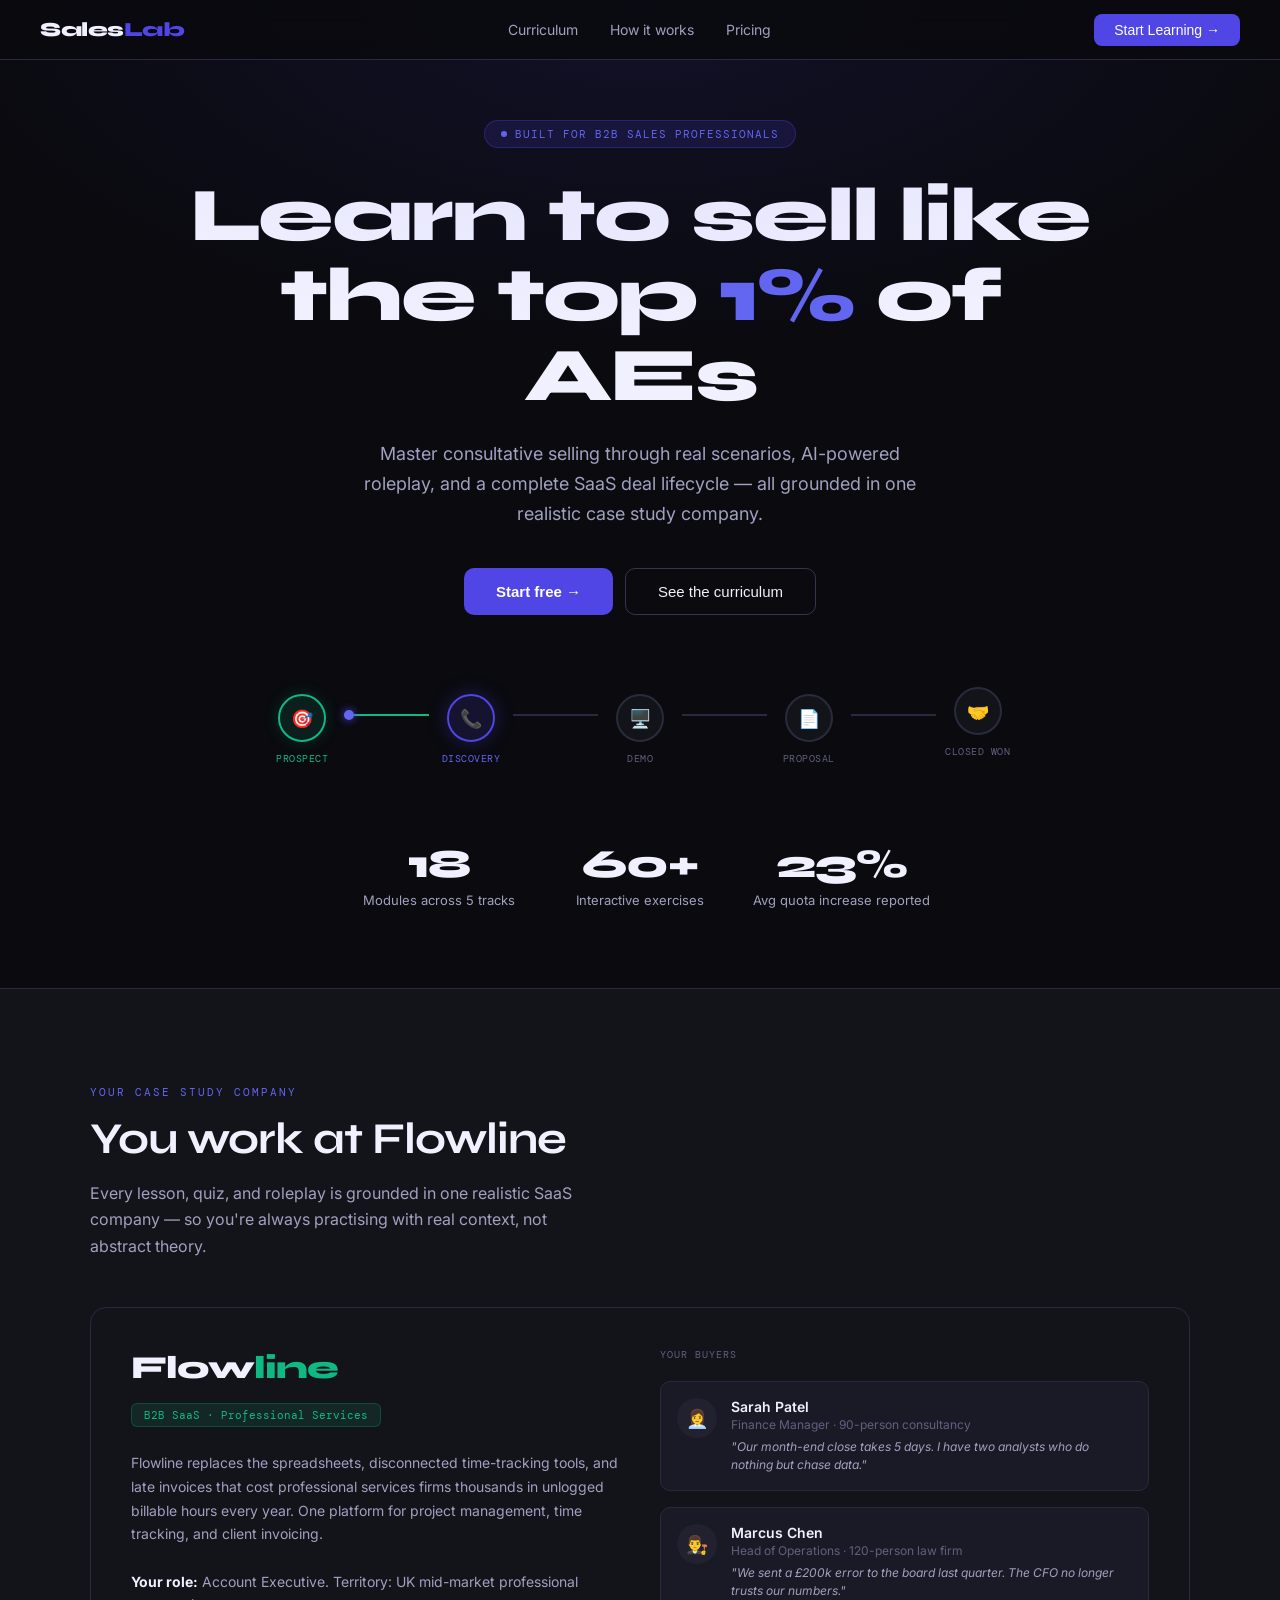
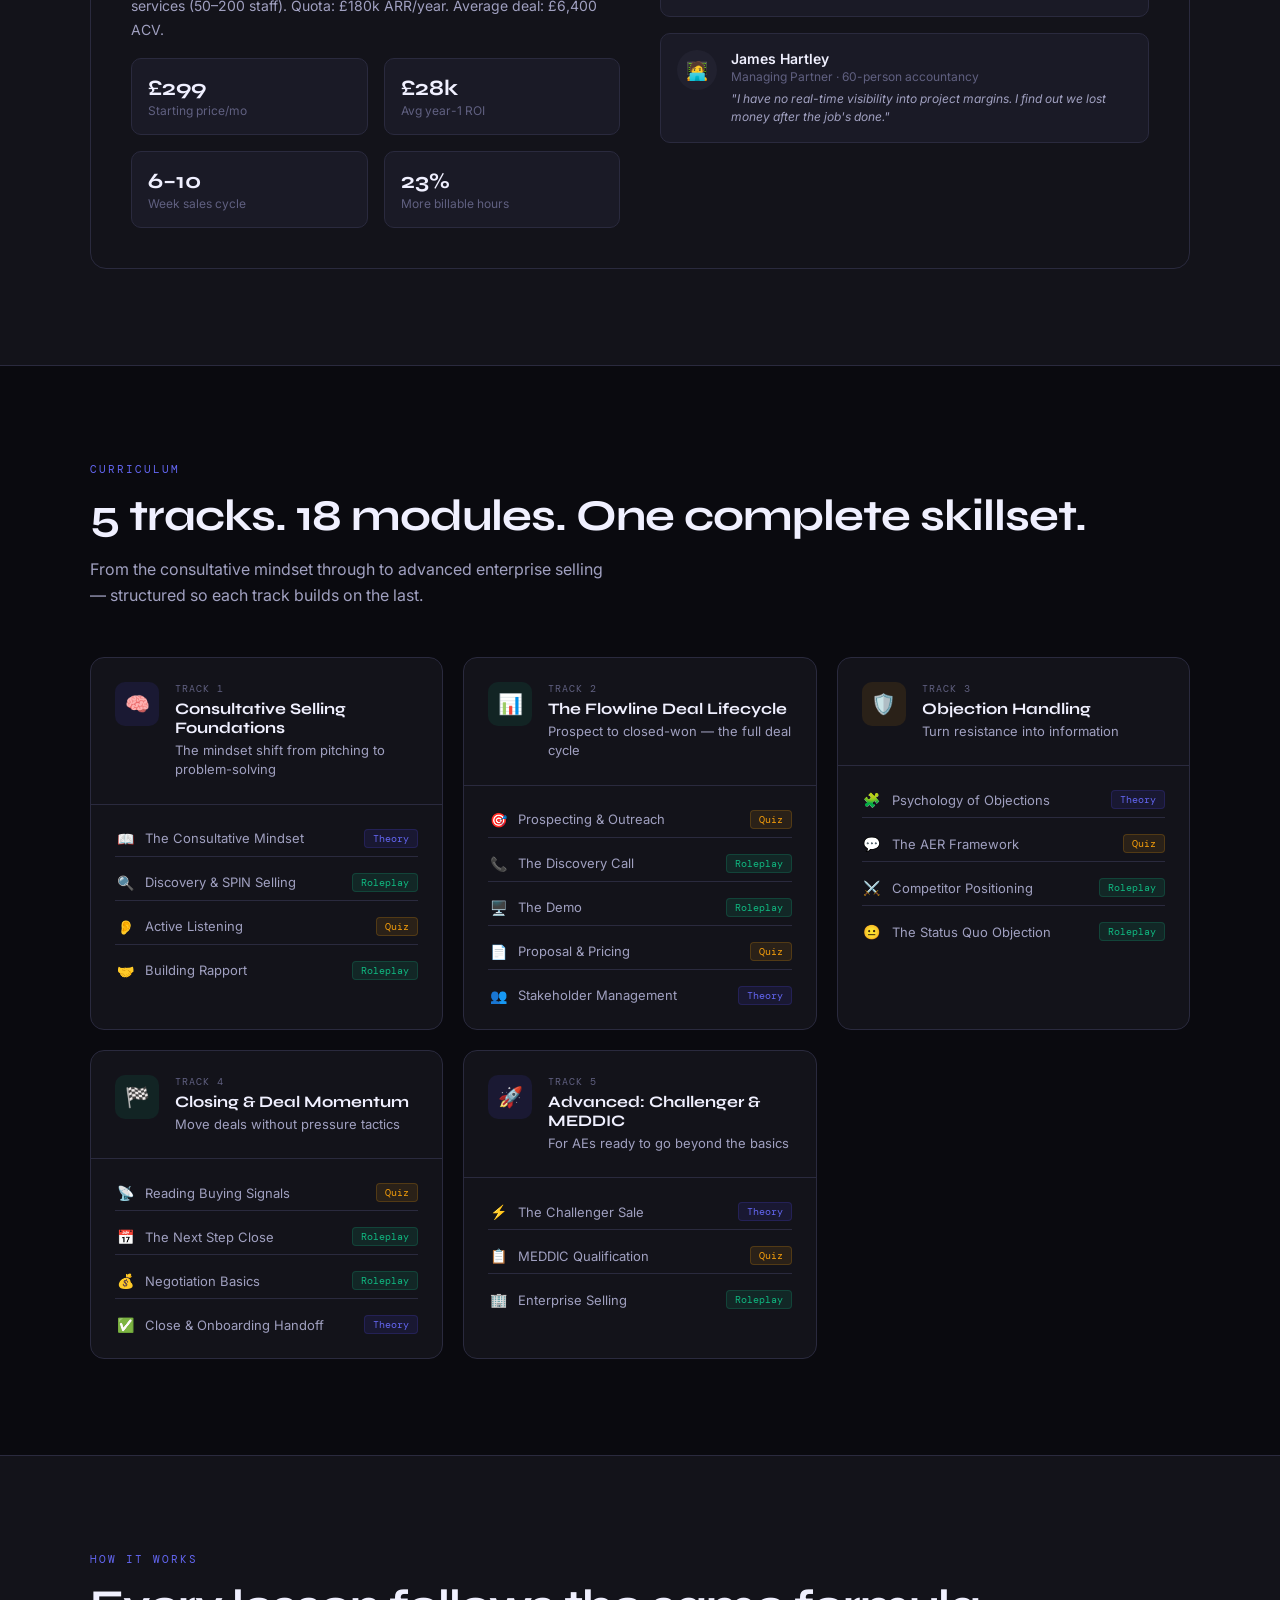
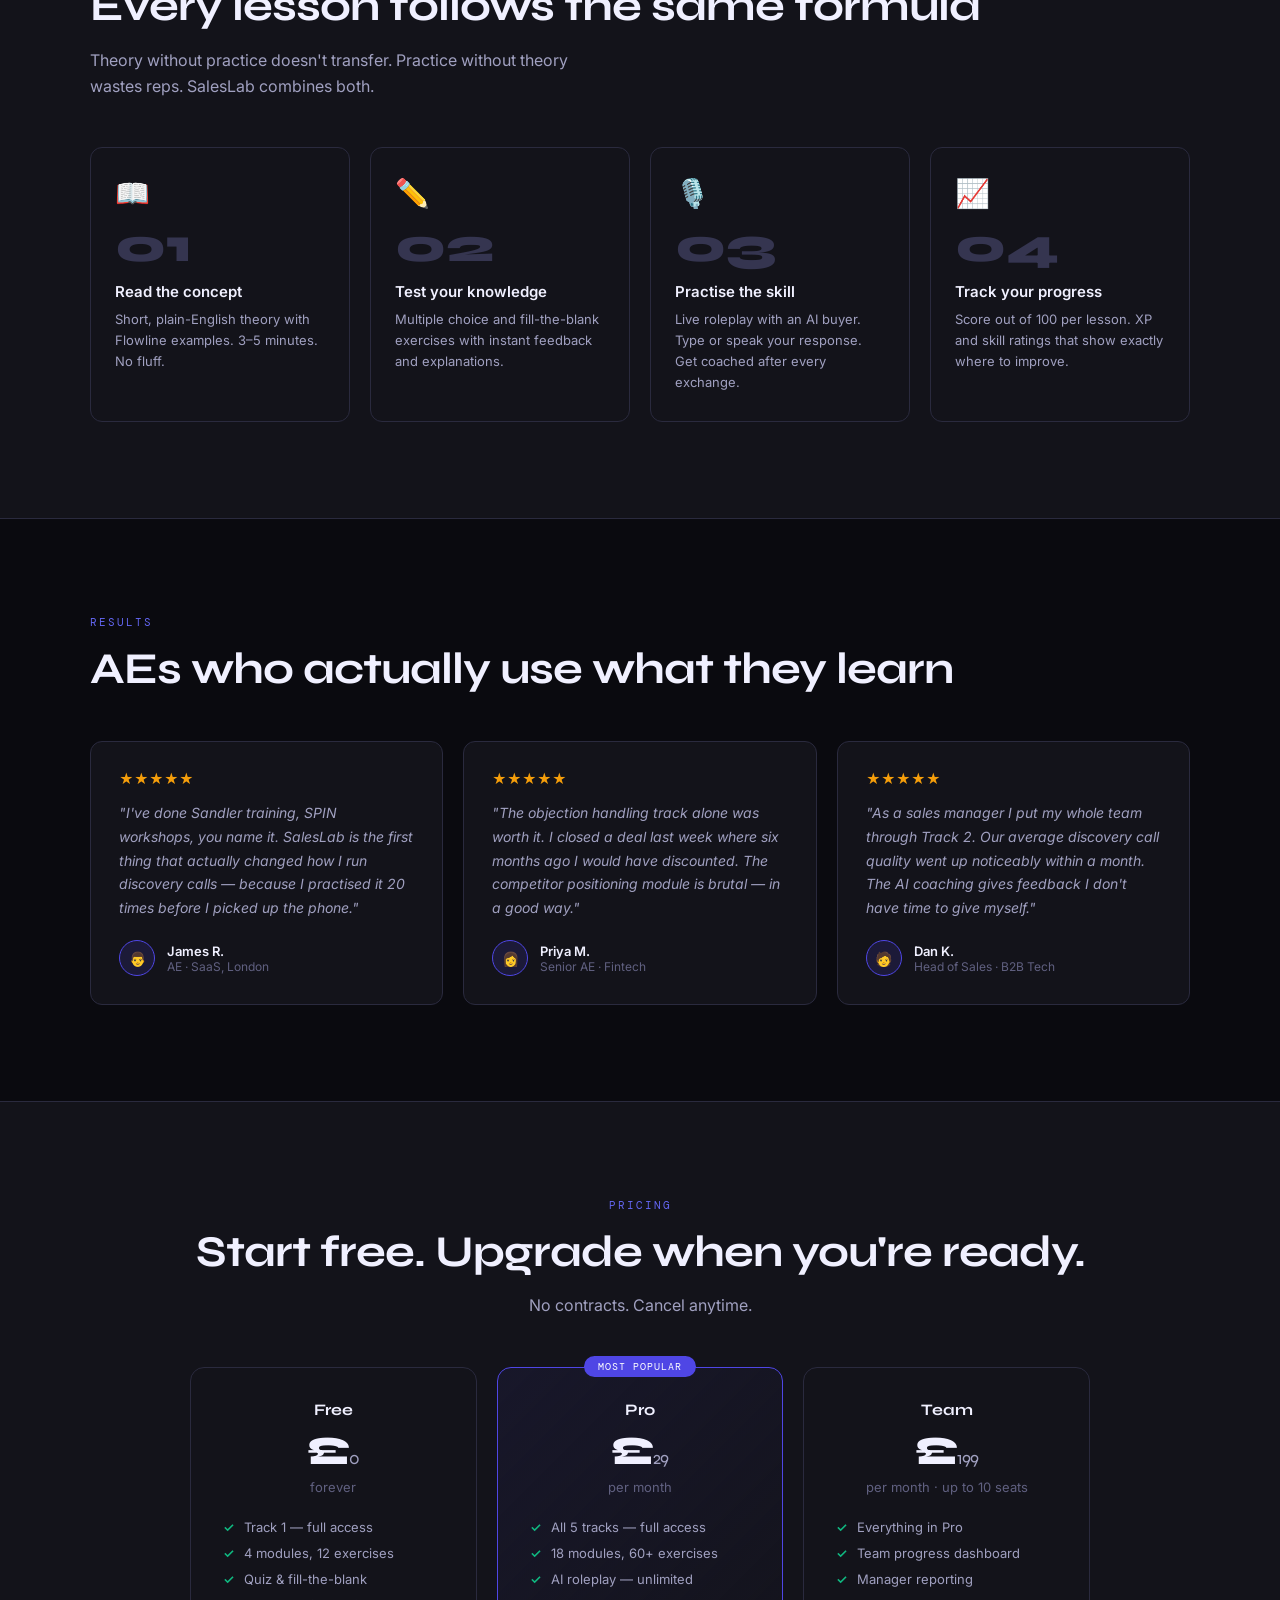
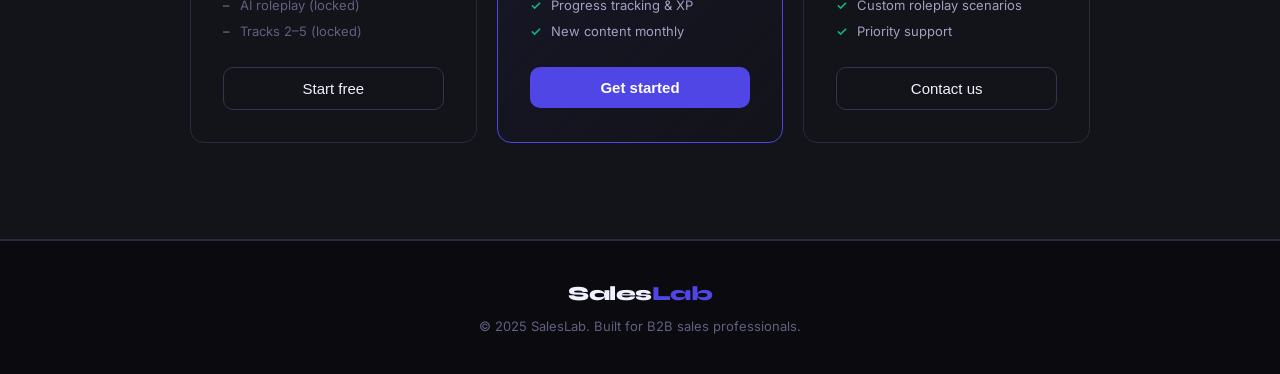
==== index.html @ 9c30e1a9 "Rename saleslab.html to index.html" ====
<!DOCTYPE html>
<html lang="en">
<head>
<meta charset="UTF-8">
<meta name="viewport" content="width=device-width, initial-scale=1.0">
<title>SalesLab — Master B2B Sales</title>
<link rel="preconnect" href="https://fonts.googleapis.com">
<link href="https://fonts.googleapis.com/css2?family=Syne:wght@400;600;700;800&family=Inter:wght@300;400;500;600&family=DM+Mono:wght@400;500&display=swap" rel="stylesheet">
<style>
*,*::before,*::after{box-sizing:border-box;margin:0;padding:0}
:root{
  --bg:#0A0A0F;
  --surface:#13131A;
  --surface2:#1A1A26;
  --surface3:#21212F;
  --border:#2A2A3E;
  --border2:#353550;
  --indigo:#4F46E5;
  --indigo-light:#6366F1;
  --indigo-dim:rgba(79,70,229,0.15);
  --emerald:#10B981;
  --emerald-dim:rgba(16,185,129,0.12);
  --amber:#F59E0B;
  --red:#EF4444;
  --text:#F0F0FF;
  --text2:#A0A0C0;
  --text3:#606080;
  --mono:'DM Mono',monospace;
}
html{scroll-behavior:smooth}
body{font-family:'Inter',sans-serif;background:var(--bg);color:var(--text);min-height:100vh;overflow-x:hidden}

/* ─── VIEWS ─── */
.view{display:none}
.view.active{display:block}

/* ─── SHARED NAV ─── */
.topnav{position:fixed;top:0;left:0;right:0;z-index:100;height:60px;display:flex;align-items:center;justify-content:space-between;padding:0 40px;border-bottom:1px solid var(--border);background:rgba(10,10,15,0.85);backdrop-filter:blur(12px)}
.logo{font-family:'Syne',sans-serif;font-weight:800;font-size:20px;letter-spacing:-0.5px;cursor:pointer}
.logo span{color:var(--indigo)}
.nav-links{display:flex;align-items:center;gap:32px}
.nav-links a{font-size:14px;color:var(--text2);text-decoration:none;transition:color .15s;cursor:pointer}
.nav-links a:hover{color:var(--text)}
.nav-cta{background:var(--indigo);color:#fff;padding:8px 20px;border-radius:8px;font-size:14px;font-weight:500;cursor:pointer;border:none;transition:background .15s}
.nav-cta:hover{background:var(--indigo-light)}

/* ─── LANDING ─── */
.hero{min-height:100vh;display:flex;flex-direction:column;align-items:center;justify-content:center;text-align:center;padding:120px 24px 80px;position:relative;overflow:hidden}
.hero-bg{position:absolute;inset:0;background:radial-gradient(ellipse 80% 50% at 50% 0%,rgba(79,70,229,0.12) 0%,transparent 70%);pointer-events:none}
.hero-badge{display:inline-flex;align-items:center;gap:8px;background:var(--indigo-dim);border:1px solid rgba(79,70,229,0.3);border-radius:100px;padding:6px 16px;font-family:var(--mono);font-size:11px;color:var(--indigo-light);letter-spacing:1px;text-transform:uppercase;margin-bottom:28px}
.hero-badge-dot{width:6px;height:6px;border-radius:50%;background:var(--indigo-light);animation:pulse 2s infinite}
@keyframes pulse{0%,100%{opacity:1}50%{opacity:0.4}}
.hero h1{font-family:'Syne',sans-serif;font-weight:800;font-size:clamp(40px,6vw,76px);line-height:1.05;letter-spacing:-2px;max-width:900px;margin-bottom:24px}
.hero h1 em{font-style:normal;color:var(--indigo-light)}
.hero-sub{font-size:18px;color:var(--text2);max-width:560px;line-height:1.65;margin-bottom:40px}
.hero-actions{display:flex;gap:12px;justify-content:center;flex-wrap:wrap;margin-bottom:72px}
.btn-primary{background:var(--indigo);color:#fff;padding:14px 32px;border-radius:10px;font-size:15px;font-weight:600;cursor:pointer;border:none;transition:all .15s}
.btn-primary:hover{background:var(--indigo-light);transform:translateY(-1px)}
.btn-ghost{background:transparent;color:var(--text);padding:14px 32px;border-radius:10px;font-size:15px;font-weight:500;cursor:pointer;border:1px solid var(--border2);transition:all .15s}
.btn-ghost:hover{border-color:var(--indigo);color:var(--indigo-light)}

/* pipeline animation */
.pipeline-graphic{width:100%;max-width:760px;margin:0 auto}
.pipeline-track{display:flex;align-items:center;justify-content:center;gap:0;position:relative}
.pipe-stage{flex:1;text-align:center;position:relative}
.pipe-node{width:48px;height:48px;border-radius:50%;margin:0 auto 10px;display:flex;align-items:center;justify-content:center;font-size:18px;border:2px solid var(--border);background:var(--surface);transition:all .5s;position:relative;z-index:2}
.pipe-node.lit{border-color:var(--indigo);background:var(--indigo-dim);box-shadow:0 0 20px rgba(79,70,229,0.3)}
.pipe-node.done{border-color:var(--emerald);background:var(--emerald-dim);box-shadow:0 0 16px rgba(16,185,129,0.2)}
.pipe-label{font-family:var(--mono);font-size:10px;color:var(--text3);text-transform:uppercase;letter-spacing:0.5px;transition:color .5s}
.pipe-label.lit{color:var(--indigo-light)}
.pipe-label.done{color:var(--emerald)}
.pipe-connector{flex:1;height:2px;background:var(--border);transition:background .5s;margin-top:-34px;position:relative;z-index:1}
.pipe-connector.done{background:var(--emerald)}
.deal-dot{width:10px;height:10px;border-radius:50%;background:var(--indigo-light);position:absolute;top:50%;transform:translateY(-50%);box-shadow:0 0 8px var(--indigo);animation:travel 4s ease-in-out infinite}
@keyframes travel{0%{left:0%;opacity:0}10%{opacity:1}90%{opacity:1}100%{left:100%;opacity:0}}
.pipe-value{font-family:var(--mono);font-size:11px;color:var(--emerald);margin-top:4px;opacity:0;transition:opacity .5s}
.pipe-value.show{opacity:1}

/* stats */
.stats-row{display:grid;grid-template-columns:repeat(3,1fr);gap:24px;max-width:700px;margin:64px auto 0;text-align:center}
.stat-num{font-family:'Syne',sans-serif;font-size:40px;font-weight:800;color:var(--text);letter-spacing:-1px}
.stat-label{font-size:13px;color:var(--text2);margin-top:4px}

/* ─── SECTIONS ─── */
section{padding:96px 40px}
.section-inner{max-width:1100px;margin:0 auto}
.eyebrow{font-family:var(--mono);font-size:11px;color:var(--indigo-light);text-transform:uppercase;letter-spacing:2px;margin-bottom:16px}
.section-title{font-family:'Syne',sans-serif;font-weight:700;font-size:clamp(28px,4vw,44px);letter-spacing:-1px;line-height:1.1;margin-bottom:16px}
.section-sub{font-size:16px;color:var(--text2);max-width:520px;line-height:1.65}

/* company card */
.company-card{background:var(--surface);border:1px solid var(--border);border-radius:16px;padding:40px;display:grid;grid-template-columns:1fr 1fr;gap:40px;margin-top:48px}
.company-logo-area{display:flex;flex-direction:column;gap:16px}
.flowline-logo{font-family:'Syne',sans-serif;font-weight:800;font-size:32px;letter-spacing:-1px}
.flowline-logo span{color:var(--emerald)}
.company-tag{display:inline-flex;align-items:center;gap:6px;background:var(--emerald-dim);border:1px solid rgba(16,185,129,0.25);border-radius:6px;padding:4px 12px;font-family:var(--mono);font-size:11px;color:var(--emerald);width:fit-content}
.company-desc{font-size:14px;color:var(--text2);line-height:1.7;margin-top:8px}
.company-stats{display:grid;grid-template-columns:1fr 1fr;gap:16px}
.cstat{background:var(--surface2);border:1px solid var(--border);border-radius:10px;padding:16px}
.cstat-num{font-family:'Syne',sans-serif;font-size:22px;font-weight:700;color:var(--text)}
.cstat-label{font-size:12px;color:var(--text3);margin-top:2px}
.company-right{display:flex;flex-direction:column;gap:16px}
.buyer-card{background:var(--surface2);border:1px solid var(--border);border-radius:10px;padding:16px;display:flex;gap:14px;align-items:flex-start}
.buyer-avatar{width:40px;height:40px;border-radius:50%;display:flex;align-items:center;justify-content:center;font-size:18px;flex-shrink:0;background:var(--surface3)}
.buyer-name{font-size:14px;font-weight:600}
.buyer-title{font-size:12px;color:var(--text3);margin-top:2px}
.buyer-pain{font-size:12px;color:var(--text2);margin-top:6px;line-height:1.5;font-style:italic}

/* tracks */
.tracks-grid{display:grid;grid-template-columns:repeat(auto-fit,minmax(320px,1fr));gap:20px;margin-top:48px}
.track-card{background:var(--surface);border:1px solid var(--border);border-radius:14px;overflow:hidden;transition:border-color .2s,transform .2s;cursor:pointer}
.track-card:hover{border-color:var(--indigo);transform:translateY(-2px)}
.track-header{padding:24px;border-bottom:1px solid var(--border);display:flex;align-items:flex-start;gap:16px}
.track-icon{width:44px;height:44px;border-radius:10px;display:flex;align-items:center;justify-content:center;font-size:20px;flex-shrink:0}
.track-meta{flex:1}
.track-num{font-family:var(--mono);font-size:10px;color:var(--text3);letter-spacing:1px;text-transform:uppercase;margin-bottom:4px}
.track-title{font-family:'Syne',sans-serif;font-size:16px;font-weight:700}
.track-desc{font-size:13px;color:var(--text2);margin-top:4px;line-height:1.5}
.track-modules{padding:16px 24px;display:flex;flex-direction:column;gap:8px}
.module-row{display:flex;align-items:center;gap:10px;padding:8px 0;border-bottom:1px solid var(--border)}
.module-row:last-child{border-bottom:none}
.mod-icon{font-size:14px;width:20px;text-align:center}
.mod-text{font-size:13px;color:var(--text2)}
.mod-badge{margin-left:auto;font-family:var(--mono);font-size:10px;padding:2px 8px;border-radius:4px}
.badge-theory{background:rgba(79,70,229,0.12);color:var(--indigo-light);border:1px solid rgba(79,70,229,0.2)}
.badge-quiz{background:rgba(245,158,11,0.1);color:var(--amber);border:1px solid rgba(245,158,11,0.2)}
.badge-roleplay{background:var(--emerald-dim);color:var(--emerald);border:1px solid rgba(16,185,129,0.2)}

/* how it works */
.how-grid{display:grid;grid-template-columns:repeat(4,1fr);gap:20px;margin-top:48px}
.how-card{background:var(--surface);border:1px solid var(--border);border-radius:12px;padding:28px 24px;position:relative}
.how-num{font-family:'Syne',sans-serif;font-size:48px;font-weight:800;color:var(--border2);margin-bottom:12px;line-height:1}
.how-title{font-size:15px;font-weight:600;margin-bottom:8px}
.how-desc{font-size:13px;color:var(--text2);line-height:1.6}
.how-icon{font-size:28px;margin-bottom:12px}

/* testimonials */
.testi-grid{display:grid;grid-template-columns:repeat(3,1fr);gap:20px;margin-top:48px}
.testi-card{background:var(--surface);border:1px solid var(--border);border-radius:12px;padding:28px}
.testi-stars{color:var(--amber);font-size:14px;margin-bottom:14px}
.testi-quote{font-size:14px;color:var(--text2);line-height:1.7;margin-bottom:20px;font-style:italic}
.testi-author{display:flex;align-items:center;gap:12px}
.testi-avatar{width:36px;height:36px;border-radius:50%;background:var(--indigo-dim);border:1px solid var(--indigo);display:flex;align-items:center;justify-content:center;font-size:14px}
.testi-name{font-size:13px;font-weight:600}
.testi-role{font-size:12px;color:var(--text3)}

/* pricing */
.pricing-grid{display:grid;grid-template-columns:repeat(3,1fr);gap:20px;margin-top:48px;max-width:900px;margin-left:auto;margin-right:auto}
.price-card{background:var(--surface);border:1px solid var(--border);border-radius:14px;padding:32px;position:relative}
.price-card.featured{border-color:var(--indigo);background:linear-gradient(135deg,rgba(79,70,229,0.08),var(--surface))}
.price-badge{position:absolute;top:-12px;left:50%;transform:translateX(-50%);background:var(--indigo);color:#fff;font-family:var(--mono);font-size:10px;padding:4px 14px;border-radius:100px;letter-spacing:1px;text-transform:uppercase;white-space:nowrap}
.price-name{font-family:'Syne',sans-serif;font-size:16px;font-weight:700;margin-bottom:8px}
.price-amount{font-family:'Syne',sans-serif;font-size:40px;font-weight:800;letter-spacing:-1px;margin-bottom:4px}
.price-amount span{font-size:18px;font-weight:400;color:var(--text2)}
.price-period{font-size:13px;color:var(--text3);margin-bottom:24px}
.price-features{display:flex;flex-direction:column;gap:10px;margin-bottom:28px}
.price-feat{display:flex;align-items:center;gap:10px;font-size:13px;color:var(--text2)}
.price-feat::before{content:'✓';color:var(--emerald);font-weight:600;flex-shrink:0}
.price-feat.no{color:var(--text3)}
.price-feat.no::before{content:'–';color:var(--text3)}

/* footer */
footer{border-top:1px solid var(--border);padding:40px;text-align:center}
footer .logo{display:inline-block;margin-bottom:12px}
footer p{font-size:13px;color:var(--text3)}

/* ─── APP VIEW ─── */
.app-shell{display:grid;grid-template-columns:280px 1fr;height:calc(100vh - 60px);margin-top:60px;overflow:hidden}
.app-sidebar{background:var(--surface);border-right:1px solid var(--border);overflow-y:auto;padding:24px 16px}
.sidebar-user{display:flex;align-items:center;gap:12px;padding:12px 16px;background:var(--surface2);border-radius:10px;margin-bottom:24px}
.user-avatar{width:36px;height:36px;border-radius:50%;background:var(--indigo-dim);border:1px solid var(--indigo);display:flex;align-items:center;justify-content:center;font-size:16px}
.user-name{font-size:14px;font-weight:600}
.user-xp{font-family:var(--mono);font-size:11px;color:var(--indigo-light)}
.sidebar-label{font-family:var(--mono);font-size:10px;color:var(--text3);text-transform:uppercase;letter-spacing:1.5px;padding:0 8px;margin-bottom:8px;margin-top:16px}
.track-group{margin-bottom:8px}
.track-group-header{display:flex;align-items:center;gap:8px;padding:8px 10px;border-radius:8px;cursor:pointer;transition:background .15s}
.track-group-header:hover{background:var(--surface2)}
.track-group-title{font-size:13px;font-weight:600;flex:1}
.track-group-count{font-family:var(--mono);font-size:10px;color:var(--text3)}
.track-group-chevron{color:var(--text3);font-size:12px;transition:transform .2s}
.track-group-chevron.open{transform:rotate(90deg)}
.lesson-list{display:flex;flex-direction:column;gap:2px;padding:4px 0 4px 12px}
.lesson-item{display:flex;align-items:center;gap:10px;padding:8px 10px;border-radius:7px;cursor:pointer;transition:background .15s;border:1px solid transparent}
.lesson-item:hover{background:var(--surface2)}
.lesson-item.active{background:rgba(79,70,229,0.12);border-color:rgba(79,70,229,0.25)}
.lesson-item.completed .lesson-dot{background:var(--emerald);border-color:var(--emerald)}
.lesson-dot{width:8px;height:8px;border-radius:50%;border:1.5px solid var(--text3);flex-shrink:0}
.lesson-item.active .lesson-dot{border-color:var(--indigo-light);background:var(--indigo-light)}
.lesson-name{font-size:12.5px;color:var(--text2);flex:1;line-height:1.3}
.lesson-item.active .lesson-name{color:var(--text)}
.lesson-type-badge{font-family:var(--mono);font-size:9px;padding:2px 6px;border-radius:4px;flex-shrink:0}

/* main lesson area */
.lesson-main{overflow-y:auto;display:flex;flex-direction:column}
.lesson-topbar{padding:20px 40px;border-bottom:1px solid var(--border);display:flex;align-items:center;justify-content:space-between;flex-shrink:0}
.lesson-breadcrumb{font-family:var(--mono);font-size:11px;color:var(--text3)}
.lesson-breadcrumb span{color:var(--text2)}
.lesson-progress-info{display:flex;align-items:center;gap:12px}
.xp-badge{display:flex;align-items:center;gap:6px;font-family:var(--mono);font-size:12px;color:var(--amber);background:rgba(245,158,11,0.1);border:1px solid rgba(245,158,11,0.2);border-radius:6px;padding:4px 10px}
.progress-mini{display:flex;align-items:center;gap:8px;font-size:12px;color:var(--text3)}
.progress-mini-bar{width:80px;height:4px;background:var(--border);border-radius:2px;overflow:hidden}
.progress-mini-fill{height:100%;background:var(--indigo);border-radius:2px;transition:width .4s}

/* lesson content panels */
.lesson-panel{display:none;flex-direction:column;flex:1}
.lesson-panel.active{display:flex}
.lesson-body{padding:40px 48px;max-width:800px;flex:1}
.lesson-eyebrow{font-family:var(--mono);font-size:11px;color:var(--indigo-light);text-transform:uppercase;letter-spacing:1.5px;margin-bottom:12px}
.lesson-title{font-family:'Syne',sans-serif;font-weight:700;font-size:28px;letter-spacing:-0.5px;margin-bottom:8px}
.lesson-intro{font-size:15px;color:var(--text2);line-height:1.7;margin-bottom:32px}
.content-block{margin-bottom:28px}
.content-block h3{font-family:'Syne',sans-serif;font-size:17px;font-weight:600;margin-bottom:10px}
.content-block p{font-size:14px;color:#C0C0D8;line-height:1.75;margin-bottom:10px}
.highlight-box{background:var(--surface2);border:1px solid var(--border);border-left:3px solid var(--indigo);border-radius:10px;padding:20px 24px;margin:20px 0}
.highlight-box .hl-label{font-family:var(--mono);font-size:10px;color:var(--indigo-light);text-transform:uppercase;letter-spacing:1px;margin-bottom:10px}
.callout-box{background:rgba(16,185,129,0.06);border:1px solid rgba(16,185,129,0.18);border-radius:10px;padding:16px 20px;margin:20px 0;font-size:13.5px;color:#A0E8CC;line-height:1.65}
.callout-box strong{color:var(--emerald)}
.framework-grid{display:grid;grid-template-columns:1fr 1fr;gap:12px;margin-top:12px}
.fw-item{background:var(--surface);border:1px solid var(--border);border-radius:8px;padding:14px 16px}
.fw-item .fw-letter{font-family:'Syne',sans-serif;font-size:24px;font-weight:800;color:var(--indigo-light);margin-bottom:4px}
.fw-item .fw-word{font-size:13px;font-weight:600;margin-bottom:4px}
.fw-item .fw-desc{font-size:12px;color:var(--text2);line-height:1.5}
.vs-row{display:grid;grid-template-columns:1fr 1fr;gap:12px;margin:16px 0}
.vs-bad{background:rgba(239,68,68,0.06);border:1px solid rgba(239,68,68,0.2);border-radius:8px;padding:14px}
.vs-good{background:var(--emerald-dim);border:1px solid rgba(16,185,129,0.2);border-radius:8px;padding:14px}
.vs-label{font-family:var(--mono);font-size:10px;letter-spacing:1px;text-transform:uppercase;margin-bottom:6px}
.vs-bad .vs-label{color:var(--red)}
.vs-good .vs-label{color:var(--emerald)}
.vs-text{font-size:13px;line-height:1.5;color:var(--text2)}

/* quiz */
.quiz-block{background:var(--surface);border:1px solid var(--border);border-radius:14px;padding:28px;margin:24px 0}
.quiz-q{font-size:15px;font-weight:500;margin-bottom:20px;line-height:1.5}
.quiz-options{display:flex;flex-direction:column;gap:10px}
.quiz-opt{display:flex;align-items:center;gap:12px;padding:14px 16px;background:var(--surface2);border:1.5px solid var(--border);border-radius:10px;cursor:pointer;transition:all .15s;font-size:14px;text-align:left}
.quiz-opt:hover{border-color:var(--border2)}
.quiz-opt.selected{border-color:var(--indigo);background:var(--indigo-dim)}
.quiz-opt.correct{border-color:var(--emerald);background:var(--emerald-dim);color:var(--emerald)}
.quiz-opt.wrong{border-color:var(--red);background:rgba(239,68,68,0.08);color:var(--red)}
.quiz-opt-letter{width:28px;height:28px;border-radius:50%;background:var(--border);display:flex;align-items:center;justify-content:center;font-family:var(--mono);font-size:12px;flex-shrink:0;transition:all .15s}
.quiz-opt.selected .quiz-opt-letter{background:var(--indigo);color:#fff}
.quiz-opt.correct .quiz-opt-letter{background:var(--emerald);color:#fff}
.quiz-opt.wrong .quiz-opt-letter{background:var(--red);color:#fff}
.quiz-feedback{margin-top:16px;padding:14px 16px;border-radius:8px;font-size:13.5px;line-height:1.6;display:none}
.quiz-feedback.show{display:block}
.quiz-feedback.correct{background:var(--emerald-dim);border:1px solid rgba(16,185,129,0.2);color:#A0E8CC}
.quiz-feedback.wrong{background:rgba(239,68,68,0.06);border:1px solid rgba(239,68,68,0.2);color:#F0A0A0}

/* fill blank */
.fitb-block{background:var(--surface);border:1px solid var(--border);border-radius:14px;padding:28px;margin:24px 0}
.fitb-sentence{font-size:16px;line-height:2;margin-bottom:20px}
.blank-input{display:inline-block;min-width:120px;background:var(--surface2);border:1.5px solid var(--border2);border-radius:6px;padding:2px 10px;font-family:'Inter',sans-serif;font-size:15px;color:var(--text);outline:none;transition:border-color .15s;vertical-align:middle}
.blank-input:focus{border-color:var(--indigo)}
.blank-input.correct{border-color:var(--emerald);background:var(--emerald-dim);color:var(--emerald)}
.blank-input.wrong{border-color:var(--red);background:rgba(239,68,68,0.08);color:var(--red)}
.fitb-options{display:flex;gap:8px;flex-wrap:wrap;margin-bottom:16px}
.fitb-chip{padding:6px 14px;background:var(--surface2);border:1.5px solid var(--border2);border-radius:100px;font-size:13px;cursor:pointer;transition:all .15s}
.fitb-chip:hover{border-color:var(--indigo-light);color:var(--indigo-light)}
.fitb-chip.used{opacity:0.3;pointer-events:none}

/* transcript */
.transcript-wrap{display:flex;flex-direction:column;gap:14px;margin:20px 0}
.t-msg{display:flex;flex-direction:column;max-width:82%}
.t-msg.seller{align-self:flex-end;align-items:flex-end}
.t-msg.buyer{align-self:flex-start}
.t-label{font-family:var(--mono);font-size:10px;color:var(--text3);margin-bottom:4px}
.t-bubble{padding:12px 16px;border-radius:12px;font-size:13.5px;line-height:1.65}
.t-msg.seller .t-bubble{background:rgba(79,70,229,0.15);border:1px solid rgba(79,70,229,0.25);border-radius:12px 12px 2px 12px}
.t-msg.buyer .t-bubble{background:var(--surface2);border:1px solid var(--border);border-radius:12px 12px 12px 2px}
.t-annotation{display:inline-flex;align-items:center;gap:6px;background:var(--emerald-dim);border:1px solid rgba(16,185,129,0.2);border-radius:6px;padding:3px 10px;font-family:var(--mono);font-size:10px;color:var(--emerald);margin-top:5px}

/* lesson footer */
.lesson-footer{padding:20px 48px;border-top:1px solid var(--border);display:flex;justify-content:space-between;align-items:center;flex-shrink:0}
.btn-lesson{padding:10px 24px;border-radius:8px;font-size:14px;font-weight:500;cursor:pointer;border:none;transition:all .15s}
.btn-next{background:var(--indigo);color:#fff}
.btn-next:hover{background:var(--indigo-light)}
.btn-back-lesson{background:transparent;color:var(--text2);border:1px solid var(--border)}
.btn-back-lesson:hover{border-color:var(--border2);color:var(--text)}
.lesson-step-indicator{display:flex;gap:6px}
.step-dot{width:8px;height:8px;border-radius:50%;background:var(--border)}
.step-dot.done{background:var(--emerald)}
.step-dot.current{background:var(--indigo)}

/* completion screen */
.completion-screen{display:flex;flex-direction:column;align-items:center;justify-content:center;flex:1;padding:60px;text-align:center}
.completion-icon{font-size:64px;margin-bottom:24px;animation:popIn .5s cubic-bezier(.175,.885,.32,1.275)}
@keyframes popIn{0%{transform:scale(0);opacity:0}100%{transform:scale(1);opacity:1}}
.completion-title{font-family:'Syne',sans-serif;font-size:32px;font-weight:800;letter-spacing:-0.5px;margin-bottom:8px}
.completion-sub{font-size:15px;color:var(--text2);max-width:420px;line-height:1.6;margin-bottom:32px}
.xp-earned{display:inline-flex;align-items:center;gap:10px;background:rgba(245,158,11,0.1);border:1px solid rgba(245,158,11,0.25);border-radius:12px;padding:16px 24px;margin-bottom:32px}
.xp-earned-num{font-family:'Syne',sans-serif;font-size:36px;font-weight:800;color:var(--amber)}
.xp-earned-label{font-size:13px;color:var(--text2);text-align:left}
.next-lesson-card{background:var(--surface2);border:1px solid var(--border);border-radius:12px;padding:20px 24px;width:100%;max-width:360px;text-align:left;cursor:pointer;transition:border-color .15s;margin-bottom:24px}
.next-lesson-card:hover{border-color:var(--indigo)}
.next-card-label{font-family:var(--mono);font-size:10px;color:var(--text3);text-transform:uppercase;letter-spacing:1px;margin-bottom:6px}
.next-card-title{font-family:'Syne',sans-serif;font-size:15px;font-weight:600}

/* scrollbar */
::-webkit-scrollbar{width:5px}
::-webkit-scrollbar-track{background:transparent}
::-webkit-scrollbar-thumb{background:var(--border);border-radius:3px}

/* responsive */
@media(max-width:900px){
  .topnav{padding:0 20px}
  .how-grid{grid-template-columns:1fr 1fr}
  .testi-grid{grid-template-columns:1fr}
  .pricing-grid{grid-template-columns:1fr}
  .company-card{grid-template-columns:1fr}
  .app-shell{grid-template-columns:1fr}
  .app-sidebar{display:none}
}
</style>
</head>
<body>

<!-- TOP NAV -->
<nav class="topnav">
  <div class="logo" onclick="showView('landing')">Sales<span>Lab</span></div>
  <div class="nav-links" id="landing-nav">
    <a onclick="scrollTo('#tracks')">Curriculum</a>
    <a onclick="scrollTo('#how')">How it works</a>
    <a onclick="scrollTo('#pricing')">Pricing</a>
  </div>
  <button class="nav-cta" onclick="showView('app')">Start Learning →</button>
</nav>

<!-- ═══════════════════════════════════════ LANDING VIEW -->
<div class="view active" id="view-landing">

  <!-- HERO -->
  <div class="hero">
    <div class="hero-bg"></div>
    <div class="hero-badge"><span class="hero-badge-dot"></span>Built for B2B sales professionals</div>
    <h1>Learn to sell like the top <em>1%</em> of AEs</h1>
    <p class="hero-sub">Master consultative selling through real scenarios, AI-powered roleplay, and a complete SaaS deal lifecycle — all grounded in one realistic case study company.</p>
    <div class="hero-actions">
      <button class="btn-primary" onclick="showView('app')">Start free →</button>
      <button class="btn-ghost" onclick="scrollTo('#tracks')">See the curriculum</button>
    </div>

    <!-- Pipeline animation -->
    <div class="pipeline-graphic">
      <div class="pipeline-track" id="pipeline">
        <div class="pipe-stage">
          <div class="pipe-node" id="pn0">🎯</div>
          <div class="pipe-label" id="pl0">Prospect</div>
          <div class="pipe-value" id="pv0"></div>
        </div>
        <div class="pipe-connector" id="pc0"><div class="deal-dot"></div></div>
        <div class="pipe-stage">
          <div class="pipe-node" id="pn1">📞</div>
          <div class="pipe-label" id="pl1">Discovery</div>
          <div class="pipe-value" id="pv1"></div>
        </div>
        <div class="pipe-connector" id="pc1"></div>
        <div class="pipe-stage">
          <div class="pipe-node" id="pn2">🖥️</div>
          <div class="pipe-label" id="pl2">Demo</div>
          <div class="pipe-value" id="pv2"></div>
        </div>
        <div class="pipe-connector" id="pc2"></div>
        <div class="pipe-stage">
          <div class="pipe-node" id="pn3">📄</div>
          <div class="pipe-label" id="pl3">Proposal</div>
          <div class="pipe-value" id="pv3"></div>
        </div>
        <div class="pipe-connector" id="pc3"></div>
        <div class="pipe-stage">
          <div class="pipe-node" id="pn4">🤝</div>
          <div class="pipe-label" id="pl4">Closed Won</div>
          <div class="pipe-value" id="pv4">£6,400 ARR</div>
        </div>
      </div>
    </div>

    <div class="stats-row">
      <div><div class="stat-num">18</div><div class="stat-label">Modules across 5 tracks</div></div>
      <div><div class="stat-num">60+</div><div class="stat-label">Interactive exercises</div></div>
      <div><div class="stat-num">23%</div><div class="stat-label">Avg quota increase reported</div></div>
    </div>
  </div>

  <!-- CASE STUDY COMPANY -->
  <section style="background:var(--surface);border-top:1px solid var(--border);border-bottom:1px solid var(--border)">
    <div class="section-inner">
      <div class="eyebrow">Your case study company</div>
      <h2 class="section-title">You work at Flowline</h2>
      <p class="section-sub">Every lesson, quiz, and roleplay is grounded in one realistic SaaS company — so you're always practising with real context, not abstract theory.</p>
      <div class="company-card">
        <div class="company-logo-area">
          <div class="flowline-logo">Flow<span>line</span></div>
          <div class="company-tag">B2B SaaS · Professional Services</div>
          <p class="company-desc">Flowline replaces the spreadsheets, disconnected time-tracking tools, and late invoices that cost professional services firms thousands in unlogged billable hours every year. One platform for project management, time tracking, and client invoicing.</p>
          <p class="company-desc"><strong style="color:var(--text)">Your role:</strong> Account Executive. Territory: UK mid-market professional services (50–200 staff). Quota: £180k ARR/year. Average deal: £6,400 ACV.</p>
          <div class="company-stats">
            <div class="cstat"><div class="cstat-num">£299</div><div class="cstat-label">Starting price/mo</div></div>
            <div class="cstat"><div class="cstat-num">£28k</div><div class="cstat-label">Avg year-1 ROI</div></div>
            <div class="cstat"><div class="cstat-num">6–10</div><div class="cstat-label">Week sales cycle</div></div>
            <div class="cstat"><div class="cstat-num">23%</div><div class="cstat-label">More billable hours</div></div>
          </div>
        </div>
        <div class="company-right">
          <div style="font-family:var(--mono);font-size:10px;color:var(--text3);text-transform:uppercase;letter-spacing:1px;margin-bottom:4px">Your buyers</div>
          <div class="buyer-card">
            <div class="buyer-avatar">👩‍💼</div>
            <div>
              <div class="buyer-name">Sarah Patel</div>
              <div class="buyer-title">Finance Manager · 90-person consultancy</div>
              <div class="buyer-pain">"Our month-end close takes 5 days. I have two analysts who do nothing but chase data."</div>
            </div>
          </div>
          <div class="buyer-card">
            <div class="buyer-avatar">👨‍⚖️</div>
            <div>
              <div class="buyer-name">Marcus Chen</div>
              <div class="buyer-title">Head of Operations · 120-person law firm</div>
              <div class="buyer-pain">"We sent a £200k error to the board last quarter. The CFO no longer trusts our numbers."</div>
            </div>
          </div>
          <div class="buyer-card">
            <div class="buyer-avatar">🧑‍💻</div>
            <div>
              <div class="buyer-name">James Hartley</div>
              <div class="buyer-title">Managing Partner · 60-person accountancy</div>
              <div class="buyer-pain">"I have no real-time visibility into project margins. I find out we lost money after the job's done."</div>
            </div>
          </div>
        </div>
      </div>
    </div>
  </section>

  <!-- TRACKS -->
  <section id="tracks">
    <div class="section-inner">
      <div class="eyebrow">Curriculum</div>
      <h2 class="section-title">5 tracks. 18 modules. One complete skillset.</h2>
      <p class="section-sub">From the consultative mindset through to advanced enterprise selling — structured so each track builds on the last.</p>
      <div class="tracks-grid">

        <div class="track-card" onclick="showView('app')">
          <div class="track-header">
            <div class="track-icon" style="background:rgba(79,70,229,0.12)">🧠</div>
            <div class="track-meta">
              <div class="track-num">Track 1</div>
              <div class="track-title">Consultative Selling Foundations</div>
              <div class="track-desc">The mindset shift from pitching to problem-solving</div>
            </div>
          </div>
          <div class="track-modules">
            <div class="module-row"><span class="mod-icon">📖</span><span class="mod-text">The Consultative Mindset</span><span class="mod-badge badge-theory">Theory</span></div>
            <div class="module-row"><span class="mod-icon">🔍</span><span class="mod-text">Discovery & SPIN Selling</span><span class="mod-badge badge-roleplay">Roleplay</span></div>
            <div class="module-row"><span class="mod-icon">👂</span><span class="mod-text">Active Listening</span><span class="mod-badge badge-quiz">Quiz</span></div>
            <div class="module-row"><span class="mod-icon">🤝</span><span class="mod-text">Building Rapport</span><span class="mod-badge badge-roleplay">Roleplay</span></div>
          </div>
        </div>

        <div class="track-card" onclick="showView('app')">
          <div class="track-header">
            <div class="track-icon" style="background:rgba(16,185,129,0.1)">📊</div>
            <div class="track-meta">
              <div class="track-num">Track 2</div>
              <div class="track-title">The Flowline Deal Lifecycle</div>
              <div class="track-desc">Prospect to closed-won — the full deal cycle</div>
            </div>
          </div>
          <div class="track-modules">
            <div class="module-row"><span class="mod-icon">🎯</span><span class="mod-text">Prospecting & Outreach</span><span class="mod-badge badge-quiz">Quiz</span></div>
            <div class="module-row"><span class="mod-icon">📞</span><span class="mod-text">The Discovery Call</span><span class="mod-badge badge-roleplay">Roleplay</span></div>
            <div class="module-row"><span class="mod-icon">🖥️</span><span class="mod-text">The Demo</span><span class="mod-badge badge-roleplay">Roleplay</span></div>
            <div class="module-row"><span class="mod-icon">📄</span><span class="mod-text">Proposal & Pricing</span><span class="mod-badge badge-quiz">Quiz</span></div>
            <div class="module-row"><span class="mod-icon">👥</span><span class="mod-text">Stakeholder Management</span><span class="mod-badge badge-theory">Theory</span></div>
          </div>
        </div>

        <div class="track-card" onclick="showView('app')">
          <div class="track-header">
            <div class="track-icon" style="background:rgba(245,158,11,0.1)">🛡️</div>
            <div class="track-meta">
              <div class="track-num">Track 3</div>
              <div class="track-title">Objection Handling</div>
              <div class="track-desc">Turn resistance into information</div>
            </div>
          </div>
          <div class="track-modules">
            <div class="module-row"><span class="mod-icon">🧩</span><span class="mod-text">Psychology of Objections</span><span class="mod-badge badge-theory">Theory</span></div>
            <div class="module-row"><span class="mod-icon">💬</span><span class="mod-text">The AER Framework</span><span class="mod-badge badge-quiz">Quiz</span></div>
            <div class="module-row"><span class="mod-icon">⚔️</span><span class="mod-text">Competitor Positioning</span><span class="mod-badge badge-roleplay">Roleplay</span></div>
            <div class="module-row"><span class="mod-icon">😐</span><span class="mod-text">The Status Quo Objection</span><span class="mod-badge badge-roleplay">Roleplay</span></div>
          </div>
        </div>

        <div class="track-card" onclick="showView('app')">
          <div class="track-header">
            <div class="track-icon" style="background:rgba(16,185,129,0.1)">🏁</div>
            <div class="track-meta">
              <div class="track-num">Track 4</div>
              <div class="track-title">Closing & Deal Momentum</div>
              <div class="track-desc">Move deals without pressure tactics</div>
            </div>
          </div>
          <div class="track-modules">
            <div class="module-row"><span class="mod-icon">📡</span><span class="mod-text">Reading Buying Signals</span><span class="mod-badge badge-quiz">Quiz</span></div>
            <div class="module-row"><span class="mod-icon">📅</span><span class="mod-text">The Next Step Close</span><span class="mod-badge badge-roleplay">Roleplay</span></div>
            <div class="module-row"><span class="mod-icon">💰</span><span class="mod-text">Negotiation Basics</span><span class="mod-badge badge-roleplay">Roleplay</span></div>
            <div class="module-row"><span class="mod-icon">✅</span><span class="mod-text">Close & Onboarding Handoff</span><span class="mod-badge badge-theory">Theory</span></div>
          </div>
        </div>

        <div class="track-card" onclick="showView('app')">
          <div class="track-header">
            <div class="track-icon" style="background:rgba(79,70,229,0.12)">🚀</div>
            <div class="track-meta">
              <div class="track-num">Track 5</div>
              <div class="track-title">Advanced: Challenger & MEDDIC</div>
              <div class="track-desc">For AEs ready to go beyond the basics</div>
            </div>
          </div>
          <div class="track-modules">
            <div class="module-row"><span class="mod-icon">⚡</span><span class="mod-text">The Challenger Sale</span><span class="mod-badge badge-theory">Theory</span></div>
            <div class="module-row"><span class="mod-icon">📋</span><span class="mod-text">MEDDIC Qualification</span><span class="mod-badge badge-quiz">Quiz</span></div>
            <div class="module-row"><span class="mod-icon">🏢</span><span class="mod-text">Enterprise Selling</span><span class="mod-badge badge-roleplay">Roleplay</span></div>
          </div>
        </div>

      </div>
    </div>
  </section>

  <!-- HOW IT WORKS -->
  <section id="how" style="background:var(--surface);border-top:1px solid var(--border);border-bottom:1px solid var(--border)">
    <div class="section-inner">
      <div class="eyebrow">How it works</div>
      <h2 class="section-title">Every lesson follows the same formula</h2>
      <p class="section-sub">Theory without practice doesn't transfer. Practice without theory wastes reps. SalesLab combines both.</p>
      <div class="how-grid">
        <div class="how-card">
          <div class="how-icon">📖</div>
          <div class="how-num" style="color:var(--border2)">01</div>
          <div class="how-title">Read the concept</div>
          <div class="how-desc">Short, plain-English theory with Flowline examples. 3–5 minutes. No fluff.</div>
        </div>
        <div class="how-card">
          <div class="how-icon">✏️</div>
          <div class="how-num" style="color:var(--border2)">02</div>
          <div class="how-title">Test your knowledge</div>
          <div class="how-desc">Multiple choice and fill-the-blank exercises with instant feedback and explanations.</div>
        </div>
        <div class="how-card">
          <div class="how-icon">🎙️</div>
          <div class="how-num" style="color:var(--border2)">03</div>
          <div class="how-title">Practise the skill</div>
          <div class="how-desc">Live roleplay with an AI buyer. Type or speak your response. Get coached after every exchange.</div>
        </div>
        <div class="how-card">
          <div class="how-icon">📈</div>
          <div class="how-num" style="color:var(--border2)">04</div>
          <div class="how-title">Track your progress</div>
          <div class="how-desc">Score out of 100 per lesson. XP and skill ratings that show exactly where to improve.</div>
        </div>
      </div>
    </div>
  </section>

  <!-- TESTIMONIALS -->
  <section>
    <div class="section-inner">
      <div class="eyebrow">Results</div>
      <h2 class="section-title">AEs who actually use what they learn</h2>
      <div class="testi-grid">
        <div class="testi-card">
          <div class="testi-stars">★★★★★</div>
          <div class="testi-quote">"I've done Sandler training, SPIN workshops, you name it. SalesLab is the first thing that actually changed how I run discovery calls — because I practised it 20 times before I picked up the phone."</div>
          <div class="testi-author"><div class="testi-avatar">👨</div><div><div class="testi-name">James R.</div><div class="testi-role">AE · SaaS, London</div></div></div>
        </div>
        <div class="testi-card">
          <div class="testi-stars">★★★★★</div>
          <div class="testi-quote">"The objection handling track alone was worth it. I closed a deal last week where six months ago I would have discounted. The competitor positioning module is brutal — in a good way."</div>
          <div class="testi-author"><div class="testi-avatar">👩</div><div><div class="testi-name">Priya M.</div><div class="testi-role">Senior AE · Fintech</div></div></div>
        </div>
        <div class="testi-card">
          <div class="testi-stars">★★★★★</div>
          <div class="testi-quote">"As a sales manager I put my whole team through Track 2. Our average discovery call quality went up noticeably within a month. The AI coaching gives feedback I don't have time to give myself."</div>
          <div class="testi-author"><div class="testi-avatar">🧑</div><div><div class="testi-name">Dan K.</div><div class="testi-role">Head of Sales · B2B Tech</div></div></div>
        </div>
      </div>
    </div>
  </section>

  <!-- PRICING -->
  <section id="pricing" style="background:var(--surface);border-top:1px solid var(--border);border-bottom:1px solid var(--border)">
    <div class="section-inner" style="text-align:center">
      <div class="eyebrow">Pricing</div>
      <h2 class="section-title">Start free. Upgrade when you're ready.</h2>
      <p class="section-sub" style="margin:0 auto 0">No contracts. Cancel anytime.</p>
      <div class="pricing-grid">
        <div class="price-card">
          <div class="price-name">Free</div>
          <div class="price-amount">£<span>0</span></div>
          <div class="price-period">forever</div>
          <div class="price-features">
            <div class="price-feat">Track 1 — full access</div>
            <div class="price-feat">4 modules, 12 exercises</div>
            <div class="price-feat">Quiz & fill-the-blank</div>
            <div class="price-feat no">AI roleplay (locked)</div>
            <div class="price-feat no">Tracks 2–5 (locked)</div>
          </div>
          <button class="btn-ghost" style="width:100%;padding:12px" onclick="showView('app')">Start free</button>
        </div>
        <div class="price-card featured">
          <div class="price-badge">Most popular</div>
          <div class="price-name">Pro</div>
          <div class="price-amount">£<span>29</span></div>
          <div class="price-period">per month</div>
          <div class="price-features">
            <div class="price-feat">All 5 tracks — full access</div>
            <div class="price-feat">18 modules, 60+ exercises</div>
            <div class="price-feat">AI roleplay — unlimited</div>
            <div class="price-feat">Progress tracking & XP</div>
            <div class="price-feat">New content monthly</div>
          </div>
          <button class="btn-primary" style="width:100%;padding:12px" onclick="showView('app')">Get started</button>
        </div>
        <div class="price-card">
          <div class="price-name">Team</div>
          <div class="price-amount">£<span>199</span></div>
          <div class="price-period">per month · up to 10 seats</div>
          <div class="price-features">
            <div class="price-feat">Everything in Pro</div>
            <div class="price-feat">Team progress dashboard</div>
            <div class="price-feat">Manager reporting</div>
            <div class="price-feat">Custom roleplay scenarios</div>
            <div class="price-feat">Priority support</div>
          </div>
          <button class="btn-ghost" style="width:100%;padding:12px">Contact us</button>
        </div>
      </div>
    </div>
  </section>

  <footer>
    <div class="logo">Sales<span>Lab</span></div>
    <p>© 2025 SalesLab. Built for B2B sales professionals.</p>
  </footer>

</div>

<!-- ═══════════════════════════════════════ APP VIEW -->
<div class="view" id="view-app">
  <div class="app-shell">

    <!-- SIDEBAR -->
    <aside class="app-sidebar">
      <div class="sidebar-user">
        <div class="user-avatar">👤</div>
        <div>
          <div class="user-name">Sales Professional</div>
          <div class="user-xp">⭐ 0 XP earned</div>
        </div>
      </div>

      <div class="sidebar-label">Your curriculum</div>

      <!-- Track 1 -->
      <div class="track-group">
        <div class="track-group-header" onclick="toggleTrack(this)">
          <span>🧠</span>
          <span class="track-group-title">Track 1 — Foundations</span>
          <span class="track-group-count">4 modules</span>
          <span class="track-group-chevron open">›</span>
        </div>
        <div class="lesson-list" style="display:flex">
          <div class="lesson-item active" onclick="loadLesson('t1m1')">
            <div class="lesson-dot"></div>
            <div class="lesson-name">The Consultative Mindset</div>
            <span class="lesson-type-badge badge-theory">Theory</span>
          </div>
          <div class="lesson-item" onclick="loadLesson('t1m2')">
            <div class="lesson-dot"></div>
            <div class="lesson-name">Discovery & SPIN Selling</div>
            <span class="lesson-type-badge badge-roleplay">Roleplay</span>
          </div>
          <div class="lesson-item" onclick="loadLesson('t1m3')">
            <div class="lesson-dot"></div>
            <div class="lesson-name">Active Listening</div>
            <span class="lesson-type-badge badge-quiz">Quiz</span>
          </div>
          <div class="lesson-item" onclick="loadLesson('t1m4')">
            <div class="lesson-dot"></div>
            <div class="lesson-name">Building Rapport</div>
            <span class="lesson-type-badge badge-theory">Theory</span>
          </div>
        </div>
      </div>

      <!-- Track 2 -->
      <div class="track-group">
        <div class="track-group-header" onclick="toggleTrack(this)">
          <span>📊</span>
          <span class="track-group-title">Track 2 — Deal Lifecycle</span>
          <span class="track-group-count">5 modules</span>
          <span class="track-group-chevron">›</span>
        </div>
        <div class="lesson-list" style="display:none">
          <div class="lesson-item locked" onclick="loadLesson('t2m1')"><div class="lesson-dot"></div><div class="lesson-name">Prospecting & Outreach</div><span class="lesson-type-badge badge-quiz">Quiz</span></div>
          <div class="lesson-item locked" onclick="loadLesson('t2m2')"><div class="lesson-dot"></div><div class="lesson-name">The Discovery Call</div><span class="lesson-type-badge badge-roleplay">Roleplay</span></div>
          <div class="lesson-item locked" onclick="loadLesson('t2m3')"><div class="lesson-dot"></div><div class="lesson-name">The Demo</div><span class="lesson-type-badge badge-roleplay">Roleplay</span></div>
          <div class="lesson-item locked" onclick="loadLesson('t2m4')"><div class="lesson-dot"></div><div class="lesson-name">Proposal & Pricing</div><span class="lesson-type-badge badge-quiz">Quiz</span></div>
          <div class="lesson-item locked" onclick="loadLesson('t2m5')"><div class="lesson-dot"></div><div class="lesson-name">Stakeholder Management</div><span class="lesson-type-badge badge-theory">Theory</span></div>
        </div>
      </div>

      <!-- Track 3 -->
      <div class="track-group">
        <div class="track-group-header" onclick="toggleTrack(this)">
          <span>🛡️</span>
          <span class="track-group-title">Track 3 — Objections</span>
          <span class="track-group-count">4 modules</span>
          <span class="track-group-chevron">›</span>
        </div>
        <div class="lesson-list" style="display:none">
          <div class="lesson-item" onclick="loadLesson('t3m1')"><div class="lesson-dot"></div><div class="lesson-name">Psychology of Objections</div><span class="lesson-type-badge badge-theory">Theory</span></div>
          <div class="lesson-item" onclick="loadLesson('t3m2')"><div class="lesson-dot"></div><div class="lesson-name">The AER Framework</div><span class="lesson-type-badge badge-quiz">Quiz</span></div>
          <div class="lesson-item" onclick="loadLesson('t3m3')"><div class="lesson-dot"></div><div class="lesson-name">Competitor Positioning</div><span class="lesson-type-badge badge-roleplay">Roleplay</span></div>
          <div class="lesson-item" onclick="loadLesson('t3m4')"><div class="lesson-dot"></div><div class="lesson-name">The Status Quo Objection</div><span class="lesson-type-badge badge-roleplay">Roleplay</span></div>
        </div>
      </div>

      <!-- Track 4 -->
      <div class="track-group">
        <div class="track-group-header" onclick="toggleTrack(this)">
          <span>🏁</span>
          <span class="track-group-title">Track 4 — Closing</span>
          <span class="track-group-count">4 modules</span>
          <span class="track-group-chevron">›</span>
        </div>
        <div class="lesson-list" style="display:none">
          <div class="lesson-item" onclick="loadLesson('t4m1')"><div class="lesson-dot"></div><div class="lesson-name">Reading Buying Signals</div><span class="lesson-type-badge badge-quiz">Quiz</span></div>
          <div class="lesson-item" onclick="loadLesson('t4m2')"><div class="lesson-dot"></div><div class="lesson-name">The Next Step Close</div><span class="lesson-type-badge badge-roleplay">Roleplay</span></div>
          <div class="lesson-item" onclick="loadLesson('t4m3')"><div class="lesson-dot"></div><div class="lesson-name">Negotiation Basics</div><span class="lesson-type-badge badge-roleplay">Roleplay</span></div>
          <div class="lesson-item" onclick="loadLesson('t4m4')"><div class="lesson-dot"></div><div class="lesson-name">Close & Handoff</div><span class="lesson-type-badge badge-theory">Theory</span></div>
        </div>
      </div>

      <!-- Track 5 -->
      <div class="track-group">
        <div class="track-group-header" onclick="toggleTrack(this)">
          <span>🚀</span>
          <span class="track-group-title">Track 5 — Advanced</span>
          <span class="track-group-count">3 modules</span>
          <span class="track-group-chevron">›</span>
        </div>
        <div class="lesson-list" style="display:none">
          <div class="lesson-item" onclick="loadLesson('t5m1')"><div class="lesson-dot"></div><div class="lesson-name">The Challenger Sale</div><span class="lesson-type-badge badge-theory">Theory</span></div>
          <div class="lesson-item" onclick="loadLesson('t5m2')"><div class="lesson-dot"></div><div class="lesson-name">MEDDIC Qualification</div><span class="lesson-type-badge badge-quiz">Quiz</span></div>
          <div class="lesson-item" onclick="loadLesson('t5m3')"><div class="lesson-dot"></div><div class="lesson-name">Enterprise Selling</div><span class="lesson-type-badge badge-roleplay">Roleplay</span></div>
        </div>
      </div>

    </aside>

    <!-- LESSON MAIN -->
    <div class="lesson-main" id="lesson-main">

      <!-- top bar -->
      <div class="lesson-topbar">
        <div class="lesson-breadcrumb">Track 1 — Foundations › <span id="current-lesson-name">The Consultative Mindset</span></div>
        <div class="lesson-progress-info">
          <div class="xp-badge">⭐ <span id="xp-count">0</span> XP</div>
          <div class="progress-mini">
            <span id="step-label">Step 1 of 3</span>
            <div class="progress-mini-bar"><div class="progress-mini-fill" id="step-fill" style="width:33%"></div></div>
          </div>
        </div>
      </div>

      <!-- ── LESSON T1M1: The Consultative Mindset ── -->
      <!-- STEP 1: THEORY -->
      <div class="lesson-panel active" id="t1m1-step1">
        <div class="lesson-body">
          <div class="lesson-eyebrow">Track 1 · Module 1 · Theory</div>
          <h1 class="lesson-title">The Consultative Mindset</h1>
          <p class="lesson-intro">Most reps lose deals before they even start — by pitching when they should be listening. This module is about the mindset shift that separates average AEs from the top performers.</p>

          <div class="content-block">
            <h3>The problem with pitching</h3>
            <p>Picture this: you get a 30-minute call with a Finance Manager at a 90-person consultancy. You spend the first 15 minutes walking through Flowline's features — time tracking, invoicing automation, the Xero integration. You know your product. You're confident.</p>
            <p>The buyer says "interesting, we'll have a think" and goes quiet. You follow up three times. Nothing.</p>
            <p>What went wrong? You answered questions they never asked. You solved problems you assumed they had. You talked about Flowline — not about them.</p>
          </div>

          <div class="highlight-box">
            <div class="hl-label">The core shift</div>
            <p style="font-size:15px;line-height:1.7;color:var(--text)">A transactional seller asks: <em style="color:var(--text2)">"How do I convince them to buy?"</em><br>A consultative seller asks: <em style="color:var(--indigo-light)">"What problem do they need solved, and am I the right person to solve it?"</em></p>
          </div>

          <div class="content-block">
            <h3>What buyers actually want</h3>
            <p>Research by Gartner found that B2B buyers spend only 17% of their total purchase journey actually talking to sales reps. They've done research. They've formed opinions. By the time they're on a call with you, they don't want a product pitch — they want someone who understands their specific situation well enough to help them make a confident decision.</p>
            <p>The consultative seller becomes a trusted advisor. They ask better questions. They listen more than they talk. They make the buyer feel understood — not sold to.</p>
          </div>

          <div class="vs-row">
            <div class="vs-bad">
              <div class="vs-label">❌ Transactional</div>
              <div class="vs-text">"Flowline integrates with Xero and automatically generates invoices, which saves your team hours every week."</div>
            </div>
            <div class="vs-good">
              <div class="vs-label">✓ Consultative</div>
              <div class="vs-text">"Walk me through how your team currently handles invoicing — where does it tend to break down for you?"</div>
            </div>
          </div>

          <div class="content-block">
            <h3>The 70/30 rule</h3>
            <p>In a consultative discovery call, the buyer should be talking 70% of the time. You talk 30% — and most of that is asking questions. If you find yourself presenting in the first 15 minutes, you've moved too fast.</p>
            <p>Your job in discovery isn't to be impressive. It's to be curious.</p>
          </div>

          <div class="callout-box">
            <strong>Key principle:</strong> The best discovery calls end with the buyer saying "this is exactly what I needed to talk through" — before you've mentioned a single feature. That's the consultative mindset working.
          </div>
        </div>
        <div class="lesson-footer">
          <button class="btn-lesson btn-back-lesson" onclick="showView('landing')">← Back to home</button>
          <div class="lesson-step-indicator">
            <div class="step-dot current"></div><div class="step-dot"></div><div class="step-dot"></div>
          </div>
          <button class="btn-lesson btn-next" onclick="goStep('t1m1',2)">Next: Knowledge check →</button>
        </div>
      </div>

      <!-- STEP 2: QUIZ -->
      <div class="lesson-panel" id="t1m1-step2">
        <div class="lesson-body">
          <div class="lesson-eyebrow">Track 1 · Module 1 · Knowledge Check</div>
          <h1 class="lesson-title">Test your understanding</h1>
          <p class="lesson-intro">Two quick questions before the exercise. Get them right and move on — get them wrong and you'll see exactly why.</p>

          <!-- Q1 Multiple Choice -->
          <div class="quiz-block">
            <div class="quiz-q">A Flowline AE opens a discovery call with a Finance Manager by spending 10 minutes walking through the product demo. What's the main problem with this approach?</div>
            <div class="quiz-options">
              <div class="quiz-opt" onclick="answerQuiz(this,'q1','wrong')"><div class="quiz-opt-letter">A</div>The demo is too long</div>
              <div class="quiz-opt" onclick="answerQuiz(this,'q1','correct')"><div class="quiz-opt-letter">B</div>They're presenting solutions before understanding the buyer's problems</div>
              <div class="quiz-opt" onclick="answerQuiz(this,'q1','wrong')"><div class="quiz-opt-letter">C</div>Demos should only happen on a second call</div>
              <div class="quiz-opt" onclick="answerQuiz(this,'q1','wrong')"><div class="quiz-opt-letter">D</div>The AE should have sent the deck in advance instead</div>
            </div>
            <div class="quiz-feedback correct" id="q1-correct">✓ Correct. The AE has skipped discovery entirely — they don't know what the buyer cares about, so any demo is just a guess. Buyers don't buy features, they buy solutions to their specific problems.</div>
            <div class="quiz-feedback wrong" id="q1-wrong">Not quite. The core issue isn't timing or format — it's that the AE is answering questions the buyer never asked. Discovery comes before any kind of presentation.</div>
          </div>

          <!-- Q2 Fill the blank -->
          <div class="fitb-block">
            <div class="quiz-q">Complete the consultative reframe:</div>
            <div class="fitb-sentence">
              Instead of saying <em style="color:var(--text2)">"Flowline automates your invoicing"</em>, a consultative AE would say:<br><br>
              <strong style="color:var(--text)">"Walk me through how you currently handle </strong>
              <input class="blank-input" id="blank1" placeholder="..." style="width:150px" readonly onclick="fillBlank('blank1', this)">
              <strong style="color:var(--text)"> — where does it tend to </strong>
              <input class="blank-input" id="blank2" placeholder="..." style="width:130px" readonly onclick="fillBlank('blank2', this)">
              <strong style="color:var(--text)"> for you?"</strong>
            </div>
            <div class="fitb-options">
              <div class="fitb-chip" onclick="selectChip(this,'blank1','invoicing')">invoicing</div>
              <div class="fitb-chip" onclick="selectChip(this,'blank2','break down')">break down</div>
              <div class="fitb-chip" onclick="selectChip(this,'blank1','software')">software</div>
              <div class="fitb-chip" onclick="selectChip(this,'blank2','cost money')">cost money</div>
            </div>
            <div class="quiz-feedback" id="fitb-feedback"></div>
          </div>
        </div>
        <div class="lesson-footer">
          <button class="btn-lesson btn-back-lesson" onclick="goStep('t1m1',1)">← Back</button>
          <div class="lesson-step-indicator">
            <div class="step-dot done"></div><div class="step-dot current"></div><div class="step-dot"></div>
          </div>
          <button class="btn-lesson btn-next" id="step2-next" onclick="goStep('t1m1',3)">Next: See it in action →</button>
        </div>
      </div>

      <!-- STEP 3: EXAMPLE TRANSCRIPT -->
      <div class="lesson-panel" id="t1m1-step3">
        <div class="lesson-body">
          <div class="lesson-eyebrow">Track 1 · Module 1 · Example</div>
          <h1 class="lesson-title">The consultative mindset in action</h1>
          <p class="lesson-intro">Watch how a Flowline AE opens a call with Sarah Patel, Finance Manager at a 90-person consultancy. Notice what they don't do in the first 5 minutes.</p>

          <div class="transcript-wrap">
            <div class="t-msg seller">
              <div class="t-label">AE — You (Flowline)</div>
              <div class="t-bubble">Thanks for the time, Sarah. Before I say anything about Flowline — can I ask what made you take this call? What's on your radar right now?</div>
              <div class="t-annotation">✓ Buyer talks first. AE stays curious, not promotional.</div>
            </div>
            <div class="t-msg buyer">
              <div class="t-label">Sarah Patel — Finance Manager</div>
              <div class="t-bubble">Honestly our month-end process is a mess. We're manually pulling data from three systems and it takes forever. Someone sent me your LinkedIn post about invoice automation.</div>
            </div>
            <div class="t-msg seller">
              <div class="t-label">AE</div>
              <div class="t-bubble">Three systems — that sounds painful. What does that process actually look like from your end? Walk me through a typical month-end.</div>
              <div class="t-annotation">✓ Resists the urge to pitch. Goes deeper into the problem.</div>
            </div>
            <div class="t-msg buyer">
              <div class="t-label">Sarah</div>
              <div class="t-bubble">So we've got our project management tool, then a separate time tracker that half the team doesn't use properly, and then our finance team manually builds the invoice in Excel. It usually takes 5 days and we almost always find errors after we've sent.</div>
            </div>
            <div class="t-msg seller">
              <div class="t-label">AE</div>
              <div class="t-bubble">Errors that have already gone to clients — that's a different kind of problem. What happens when that occurs? What does it cost you beyond just fixing the number?</div>
              <div class="t-annotation">✓ Moves from problem to implication — the real pain beneath the surface</div>
            </div>
            <div class="t-msg buyer">
              <div class="t-label">Sarah</div>
              <div class="t-bubble">It's embarrassing, honestly. We had one client query a £12k discrepancy last quarter. They paid in the end but the relationship took a hit. And I've got two analysts who spend half their week on this instead of doing actual analysis.</div>
            </div>
            <div class="t-msg seller">
              <div class="t-label">AE</div>
              <div class="t-bubble">So the numbers are one thing, but it sounds like what's really at stake is client trust and what your team's time is worth. Is that a fair summary of what you'd want to fix?</div>
              <div class="t-annotation">✓ Reflects back their pain in their words — buyer feels understood</div>
            </div>
          </div>

          <div class="callout-box" style="margin-top:24px">
            <strong>Notice:</strong> The AE hasn't mentioned a single Flowline feature. They've spent the whole conversation helping Sarah articulate her own problem. That's the consultative mindset — and Sarah is now far more invested in finding a solution.
          </div>
        </div>
        <div class="lesson-footer">
          <button class="btn-lesson btn-back-lesson" onclick="goStep('t1m1',2)">← Back</button>
          <div class="lesson-step-indicator">
            <div class="step-dot done"></div><div class="step-dot done"></div><div class="step-dot current"></div>
          </div>
          <button class="btn-lesson btn-next" onclick="completeLesson('t1m1', 150, 'Discovery & SPIN Selling')">Complete lesson →</button>
        </div>
      </div>

      <!-- COMPLETION SCREEN -->
      <div class="completion-screen" id="completion-screen" style="display:none">
        <div class="completion-icon">🎉</div>
        <h2 class="completion-title">Lesson complete!</h2>
        <p class="completion-sub" id="completion-sub">You've finished The Consultative Mindset. The most important shift in sales isn't a technique — it's the decision to listen before you speak.</p>
        <div class="xp-earned">
          <div class="xp-earned-num" id="xp-earned-num">+150</div>
          <div class="xp-earned-label">XP earned<br><span style="color:var(--text3)">Keep going to level up</span></div>
        </div>
        <div class="next-lesson-card" id="next-lesson-card" onclick="loadLesson('t1m2')">
          <div class="next-card-label">Up next</div>
          <div class="next-card-title" id="next-lesson-title">Discovery & SPIN Selling →</div>
        </div>
        <button class="btn-ghost" onclick="showView('landing')">Back to home</button>
      </div>

    </div><!-- end lesson-main -->
  </div><!-- end app-shell -->
</div><!-- end app view -->

<script>
// ── VIEW SWITCHING ──
function showView(name) {
  document.querySelectorAll('.view').forEach(v => v.classList.remove('active'));
  document.getElementById('view-' + name).classList.add('active');
  window.scrollTo(0,0);
}

function scrollTo(id) {
  document.querySelector(id)?.scrollIntoView({behavior:'smooth'});
}

// ── PIPELINE ANIMATION ──
(function animatePipeline() {
  const stages = [0,1,2,3,4];
  let current = 0;
  function light(i) {
    stages.forEach(j => {
      const n = document.getElementById('pn'+j);
      const l = document.getElementById('pl'+j);
      const v = document.getElementById('pv'+j);
      const c = document.getElementById('pc'+j);
      if (j < i) {
        n?.classList.add('done'); n?.classList.remove('lit');
        l?.classList.add('done'); l?.classList.remove('lit');
        c?.classList.add('done');
        if(v) v.classList.add('show');
      } else if (j === i) {
        n?.classList.add('lit'); n?.classList.remove('done');
        l?.classList.add('lit'); l?.classList.remove('done');
      } else {
        n?.classList.remove('lit','done');
        l?.classList.remove('lit','done');
        c?.classList.remove('done');
        if(v) v.classList.remove('show');
      }
    });
  }
  function step() {
    light(current);
    current = (current + 1) % (stages.length + 1);
    if (current === 0) { stages.forEach(j => {
      document.getElementById('pn'+j)?.classList.remove('lit','done');
      document.getElementById('pl'+j)?.classList.remove('lit','done');
      document.getElementById('pc'+j)?.classList.remove('done');
      const v = document.getElementById('pv'+j); if(v) v.classList.remove('show');
    }); }
    setTimeout(step, current === 0 ? 1200 : 900);
  }
  setTimeout(step, 800);
})();

// ── SIDEBAR TRACK TOGGLE ──
function toggleTrack(header) {
  const list = header.nextElementSibling;
  const chevron = header.querySelector('.track-group-chevron');
  const open = list.style.display !== 'none';
  list.style.display = open ? 'none' : 'flex';
  chevron.classList.toggle('open', !open);
}

// ── LESSON LOADING ──
let currentLesson = 't1m1';
let currentStep = 1;
let totalXP = 0;

function loadLesson(id) {
  // For now all lessons go to t1m1 — future lessons would load their panels
  currentLesson = id;
  currentStep = 1;
  document.querySelectorAll('.lesson-item').forEach(el => el.classList.remove('active'));
  event?.currentTarget?.classList.add('active');
  document.querySelectorAll('.lesson-panel').forEach(p => p.classList.remove('active'));
  document.getElementById('completion-screen').style.display = 'none';
  const panel = document.getElementById(id + '-step1');
  if (panel) {
    panel.classList.add('active');
    updateStepIndicator(1, 3);
  } else {
    // Placeholder for lessons not yet built
    showComingSoon(id);
  }
}

function showComingSoon(id) {
  document.getElementById('completion-screen').style.display = 'none';
  document.querySelectorAll('.lesson-panel').forEach(p => p.classList.remove('active'));
  const el = document.getElementById('lesson-main');
  let placeholder = document.getElementById('coming-soon');
  if (!placeholder) {
    placeholder = document.createElement('div');
    placeholder.id = 'coming-soon';
    placeholder.className = 'completion-screen';
    placeholder.style.display = 'flex';
    placeholder.innerHTML = `<div style="font-size:56px;margin-bottom:24px">🔒</div>
      <h2 class="completion-title">Coming soon</h2>
      <p class="completion-sub">This module is in development. Complete Track 1 first and check back soon.</p>
      <button class="btn-ghost" onclick="loadLesson('t1m1')">Back to Module 1</button>`;
    el.appendChild(placeholder);
  } else {
    placeholder.style.display = 'flex';
  }
}

function goStep(lesson, step) {
  document.querySelectorAll('.lesson-panel').forEach(p => p.classList.remove('active'));
  document.getElementById('completion-screen').style.display = 'none';
  const el = document.getElementById('coming-soon');
  if(el) el.style.display = 'none';
  const panel = document.getElementById(lesson + '-step' + step);
  if (panel) { panel.classList.add('active'); currentStep = step; }
  const steps = document.querySelectorAll('[id^="'+lesson+'-step"]').length;
  updateStepIndicator(step, steps);
}

function updateStepIndicator(step, total) {
  document.getElementById('step-label').textContent = `Step ${step} of ${total}`;
  document.getElementById('step-fill').style.width = ((step/total)*100) + '%';
}

function completeLesson(lessonId, xp, nextTitle) {
  document.querySelectorAll('.lesson-panel').forEach(p => p.classList.remove('active'));
  totalXP += xp;
  document.getElementById('xp-count').textContent = totalXP;
  document.getElementById('xp-earned-num').textContent = '+' + xp;
  document.getElementById('next-lesson-title').textContent = nextTitle + ' →';
  document.getElementById('completion-screen').style.display = 'flex';
  // Mark lesson done in sidebar
  document.querySelector('.lesson-item.active')?.classList.add('completed');
  document.querySelector('.lesson-item.active .lesson-dot')?.style.setProperty('background','var(--emerald)');
  document.getElementById('step-fill').style.width = '100%';
  document.getElementById('step-label').textContent = 'Complete ✓';
  document.querySelector('.user-xp').textContent = '⭐ ' + totalXP + ' XP earned';
}

// ── QUIZ LOGIC ──
const answered = {};
function answerQuiz(el, qid, result) {
  if (answered[qid]) return;
  answered[qid] = true;
  const opts = el.parentElement.querySelectorAll('.quiz-opt');
  opts.forEach(o => o.style.pointerEvents = 'none');
  el.classList.add(result);
  document.getElementById(qid + '-correct').classList.toggle('show', result === 'correct');
  document.getElementById(qid + '-wrong').classList.toggle('show', result === 'wrong');
}

// ── FILL THE BLANK ──
const blanks = {};
function selectChip(chip, blankId, value) {
  const input = document.getElementById(blankId);
  if (blanks[blankId]) {
    // un-use old chip
    document.querySelectorAll('.fitb-chip').forEach(c => {
      if (c.dataset.value === blanks[blankId] && c.dataset.blank === blankId) c.classList.remove('used');
    });
  }
  chip.dataset.blank = blankId;
  chip.dataset.value = value;
  chip.classList.add('used');
  input.value = value;
  blanks[blankId] = value;
  checkFitb();
}

function checkFitb() {
  if (!blanks['blank1'] || !blanks['blank2']) return;
  const correct1 = blanks['blank1'] === 'invoicing';
  const correct2 = blanks['blank2'] === 'break down';
  const b1 = document.getElementById('blank1');
  const b2 = document.getElementById('blank2');
  const fb = document.getElementById('fitb-feedback');
  if (correct1 && correct2) {
    b1.classList.add('correct'); b2.classList.add('correct');
    fb.className = 'quiz-feedback correct show';
    fb.textContent = '✓ Perfect. "Walk me through how you currently handle invoicing — where does it tend to break down for you?" This opens the conversation on their terms, not yours.';
  } else {
    b1.classList.toggle('correct', correct1); b1.classList.toggle('wrong', !correct1);
    b2.classList.toggle('correct', correct2); b2.classList.toggle('wrong', !correct2);
    fb.className = 'quiz-feedback wrong show';
    fb.textContent = 'Not quite — the consultative reframe puts the focus on their process and their pain, using open language that invites them to talk.';
  }
}
</script>

</body>
</html>
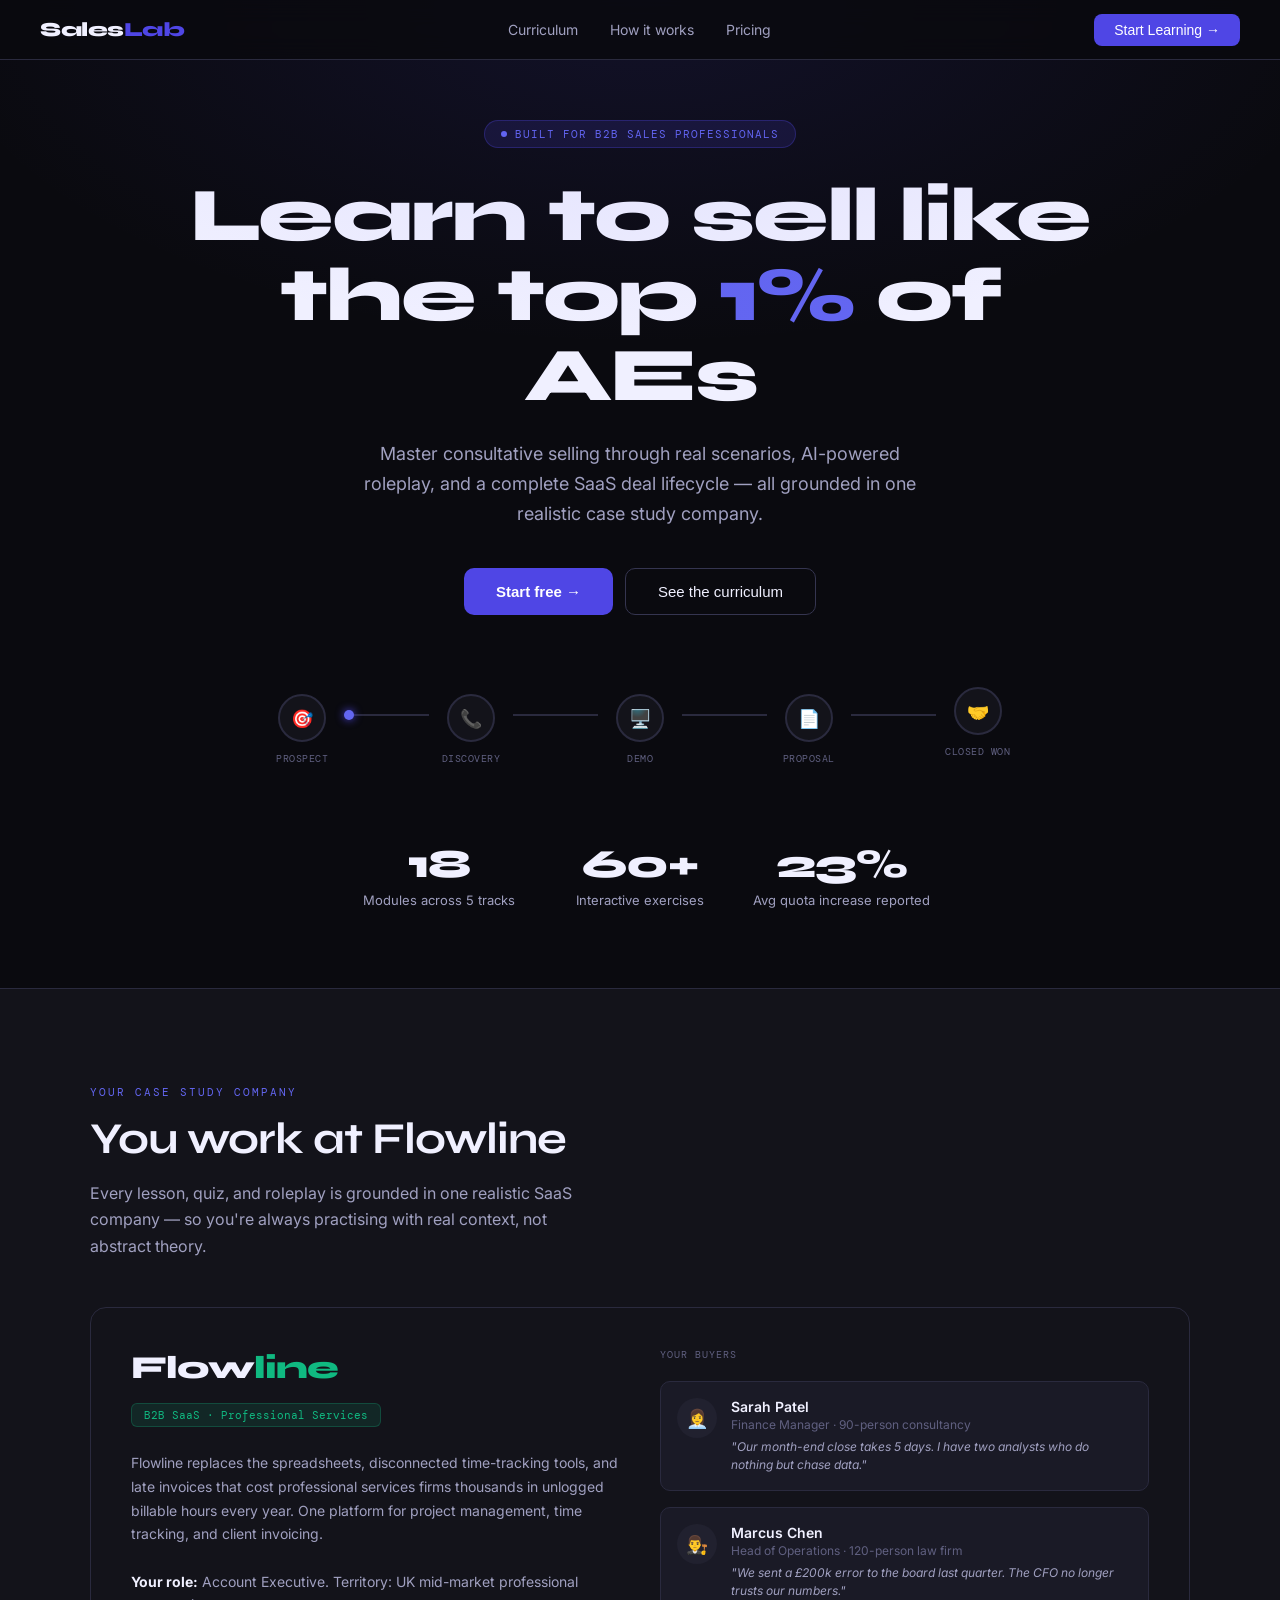
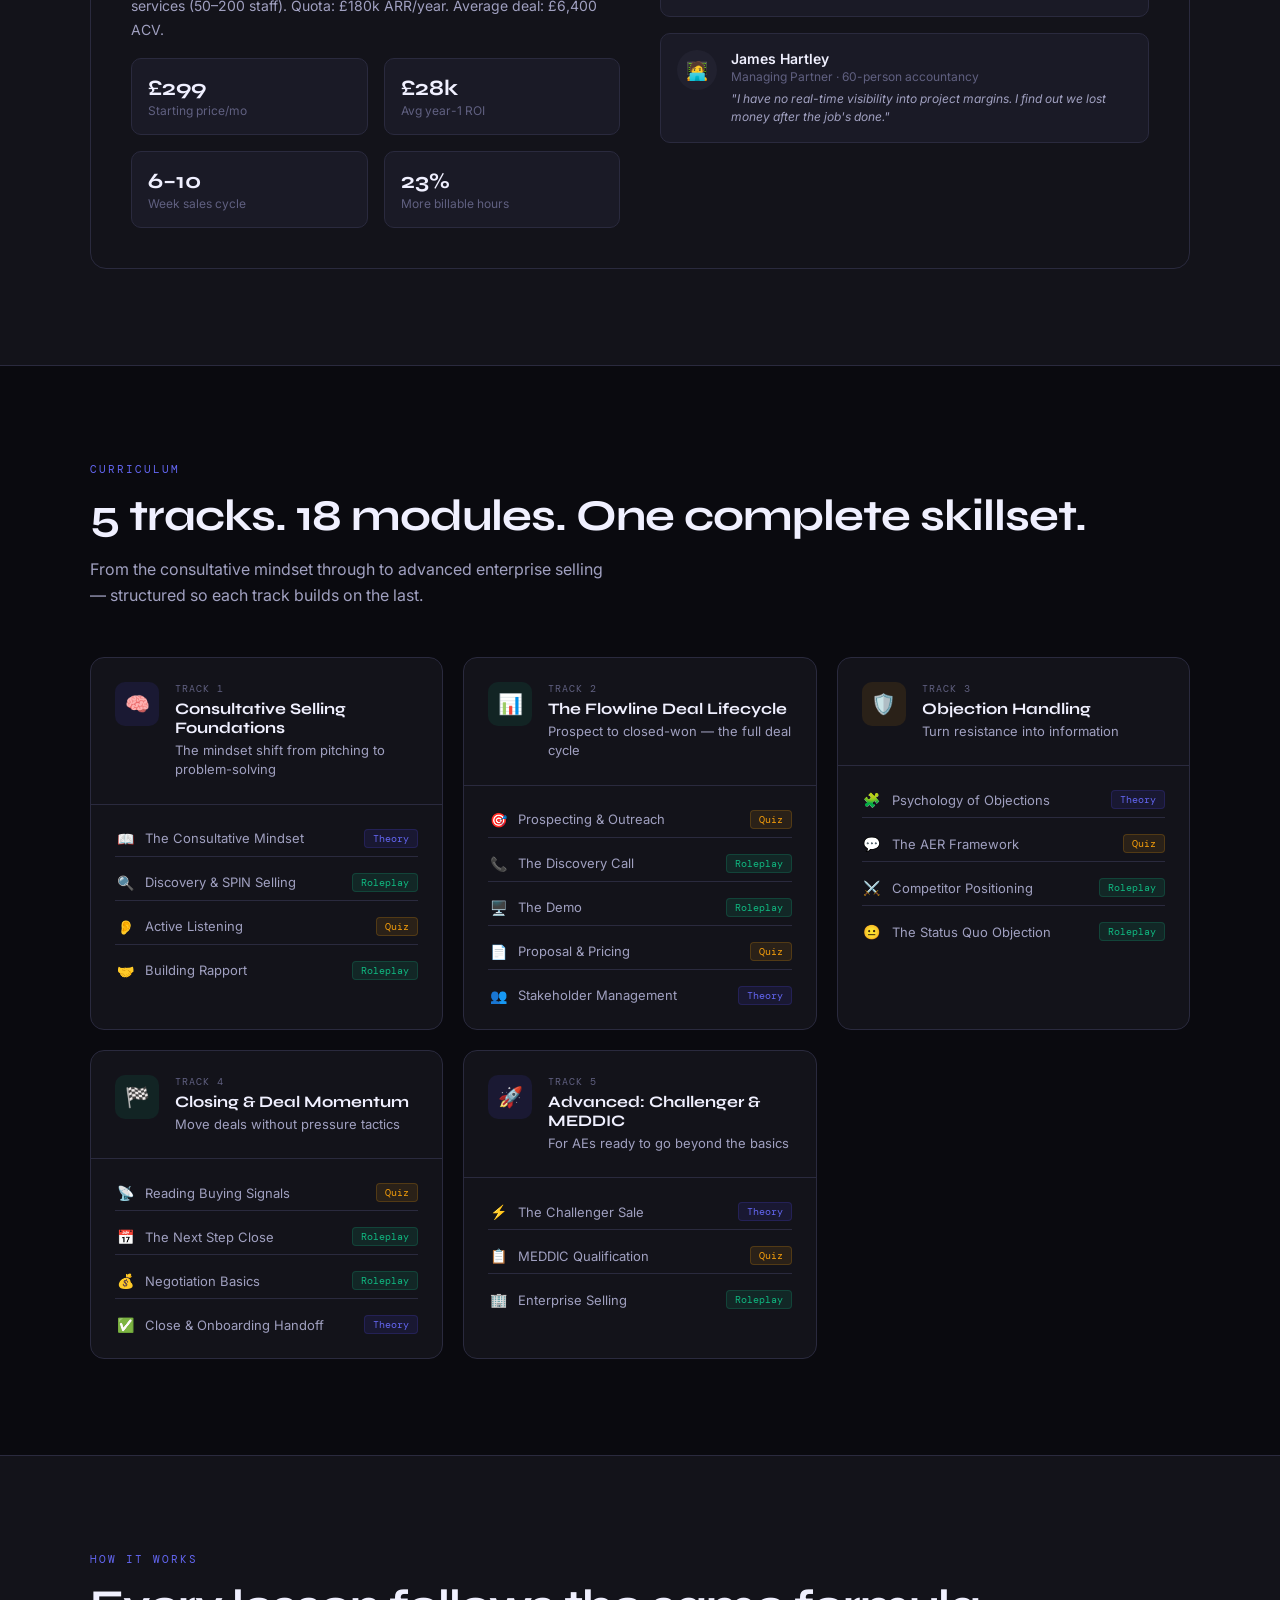
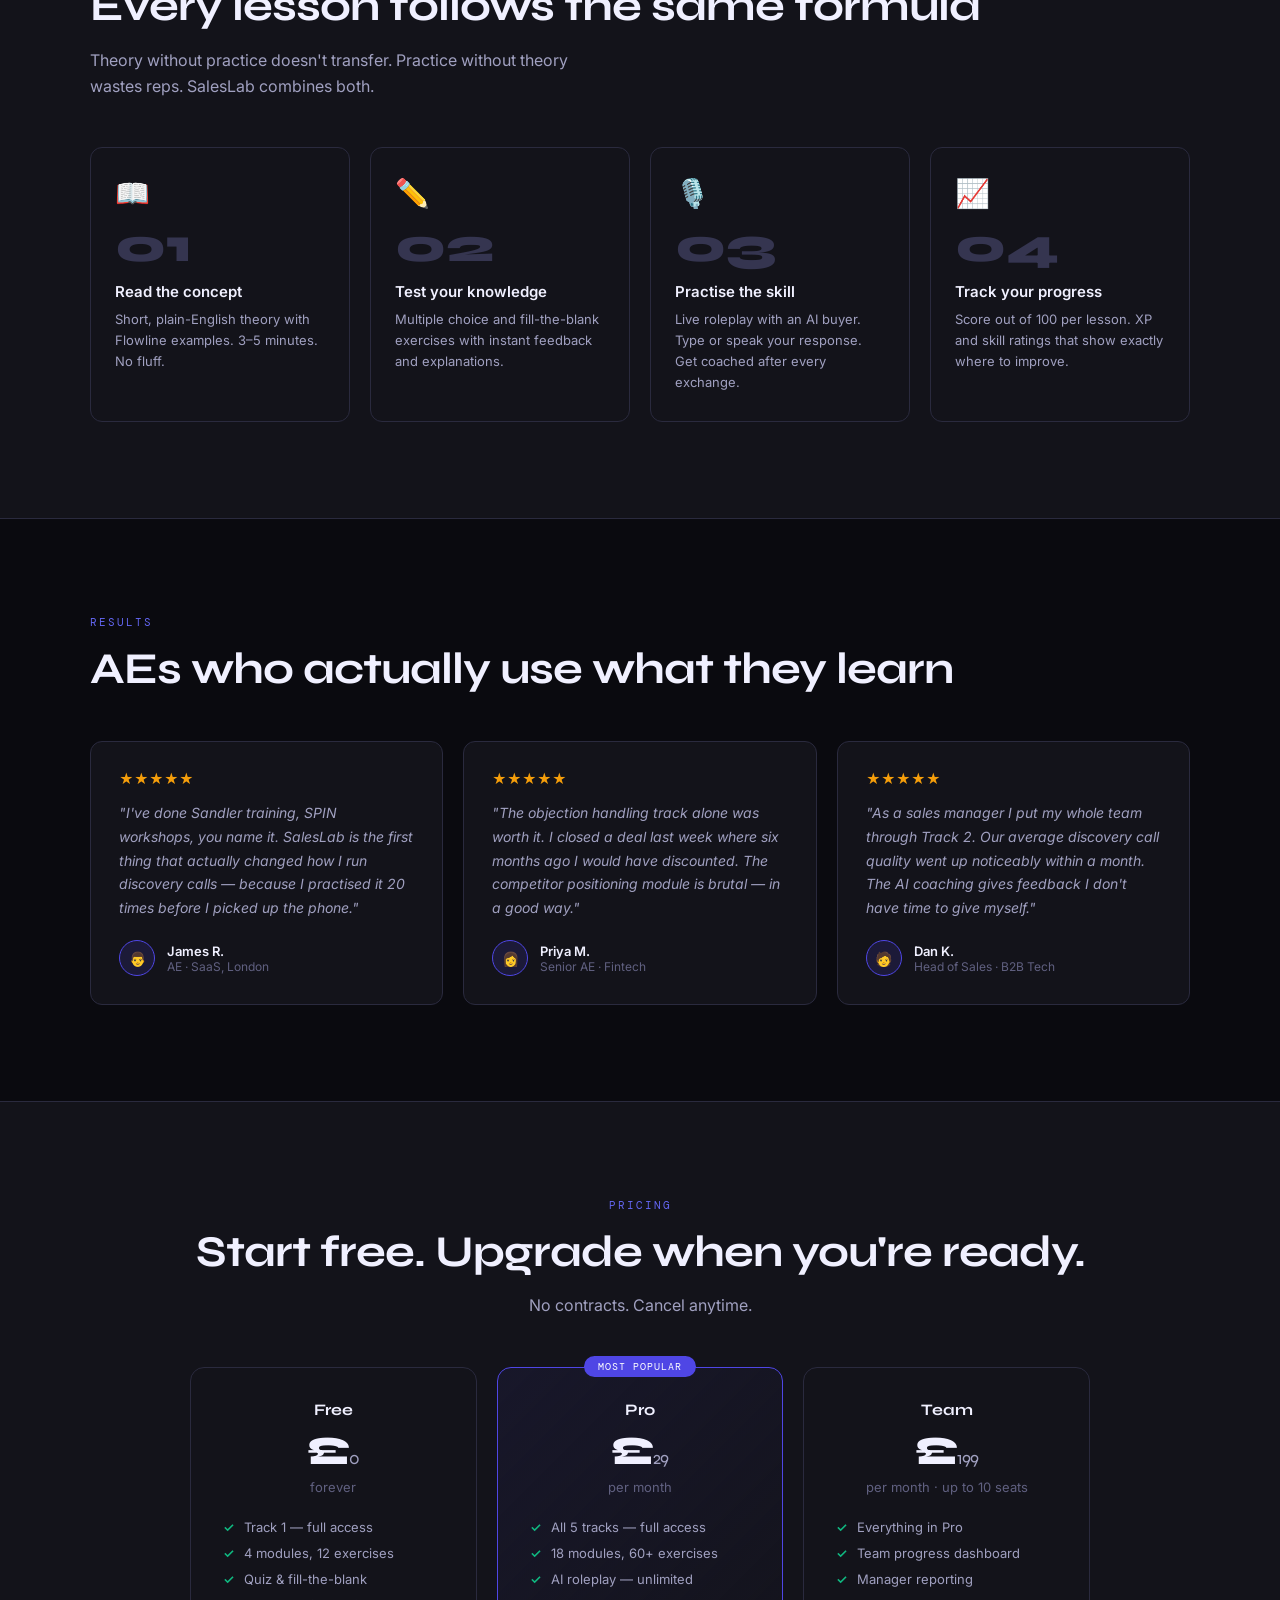
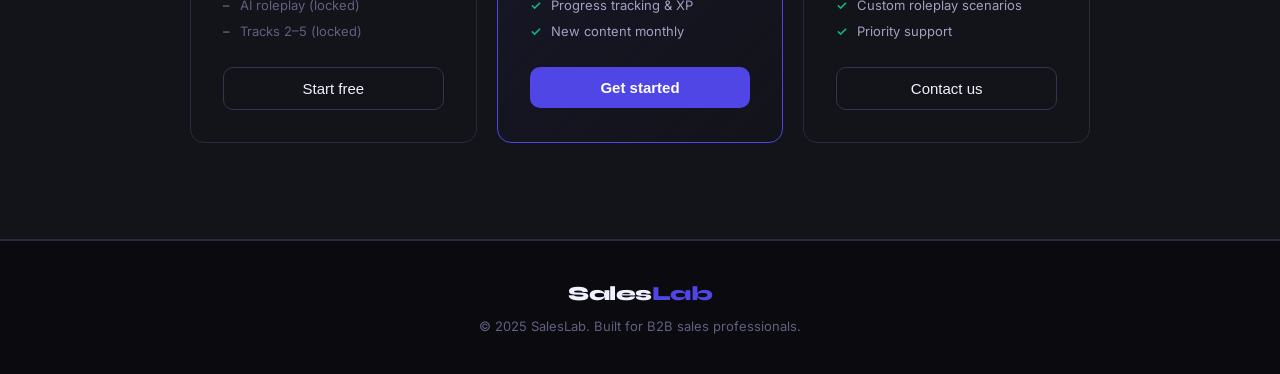
==== commit bae3e83f: "new index v2 upload" ====
--- a/index.html
+++ b/index.html
@@ -300,6 +300,42 @@
 ::-webkit-scrollbar-track{background:transparent}
 ::-webkit-scrollbar-thumb{background:var(--border);border-radius:3px}
 
+
+/* ── ROLEPLAY CHAT ── */
+.roleplay-container{display:flex;flex-direction:column;flex:1;overflow:hidden;min-height:0}
+.chat-messages{flex:1;overflow-y:auto;padding:24px 48px;display:flex;flex-direction:column;gap:16px;min-height:0}
+.chat-input-area{padding:12px 48px 16px;border-top:1px solid var(--border);flex-shrink:0}
+.chat-input-row{display:flex;gap:10px;align-items:flex-end}
+.chat-textarea{flex:1;background:var(--surface2);border:1.5px solid var(--border2);border-radius:10px;padding:10px 14px;font-family:'Inter',sans-serif;font-size:14px;color:var(--text);resize:none;outline:none;min-height:42px;max-height:140px;transition:border-color .15s;line-height:1.5;overflow-y:auto}
+.chat-textarea:focus{border-color:var(--indigo)}
+.chat-send-btn{background:var(--indigo);color:#fff;border:none;border-radius:8px;padding:0 20px;font-size:14px;font-weight:500;cursor:pointer;flex-shrink:0;transition:background .15s;height:42px}
+.chat-send-btn:hover{background:var(--indigo-light)}
+.chat-send-btn:disabled{opacity:0.5;cursor:not-allowed}
+.chat-meta{display:flex;justify-content:space-between;align-items:center;margin-top:6px}
+.chat-hint{font-size:11px;color:var(--text3);font-family:var(--mono)}
+.chat-reset-link{font-size:12px;color:var(--text3);cursor:pointer;text-decoration:underline}
+.chat-reset-link:hover{color:var(--text2)}
+.typing-indicator{display:inline-flex;align-items:center;gap:4px;padding:12px 16px;background:var(--surface2);border:1px solid var(--border);border-radius:12px 12px 12px 2px;width:fit-content}
+.typing-dot{width:6px;height:6px;border-radius:50%;background:var(--text3);animation:typingBounce 1.2s infinite}
+.typing-dot:nth-child(2){animation-delay:.2s}
+.typing-dot:nth-child(3){animation-delay:.4s}
+@keyframes typingBounce{0%,80%,100%{transform:translateY(0)}40%{transform:translateY(-5px)}}
+.coaching-block{background:rgba(79,70,229,0.06);border:1px solid rgba(79,70,229,0.2);border-radius:10px;padding:14px 18px;margin-top:4px;font-size:12.5px;max-width:82%;align-self:flex-start}
+.coaching-title{font-family:var(--mono);font-size:10px;color:var(--indigo-light);text-transform:uppercase;letter-spacing:1px;margin-bottom:8px}
+.score-pills{display:flex;flex-wrap:wrap;gap:5px;margin-bottom:8px}
+.pill{padding:3px 9px;border-radius:100px;font-family:var(--mono);font-size:10px;font-weight:500;white-space:nowrap}
+.pill-good{background:var(--emerald-dim);color:var(--emerald);border:1px solid rgba(16,185,129,0.3)}
+.pill-ok{background:rgba(245,158,11,0.1);color:var(--amber);border:1px solid rgba(245,158,11,0.3)}
+.pill-miss{background:rgba(239,68,68,0.08);color:var(--red);border:1px solid rgba(239,68,68,0.25)}
+.coach-row{display:flex;gap:6px;margin-bottom:5px;font-size:12px;color:var(--text2);line-height:1.5}
+.coach-label{font-family:var(--mono);font-size:10px;color:var(--indigo-light);flex-shrink:0;padding-top:1px;min-width:60px}
+.api-key-banner{background:var(--surface2);border:1px solid var(--border2);border-radius:10px;padding:18px 22px;margin-bottom:12px}
+.api-key-banner p{font-size:13px;color:var(--text2);margin-bottom:10px;line-height:1.6}
+.api-key-row{display:flex;gap:8px}
+.api-key-input{flex:1;background:var(--surface);border:1.5px solid var(--border2);border-radius:8px;padding:9px 12px;font-family:var(--mono);font-size:12px;color:var(--text);outline:none;transition:border-color .15s}
+.api-key-input:focus{border-color:var(--indigo)}
+.api-key-btn{background:var(--indigo);color:#fff;border:none;border-radius:8px;padding:9px 16px;font-size:13px;font-weight:500;cursor:pointer;flex-shrink:0}
+
 /* responsive */
 @media(max-width:900px){
   .topnav{padding:0 20px}
@@ -309,6 +345,8 @@
   .company-card{grid-template-columns:1fr}
   .app-shell{grid-template-columns:1fr}
   .app-sidebar{display:none}
+  .chat-messages{padding:16px 20px}
+  .chat-input-area{padding:10px 20px 14px}
 }
 </style>
 </head>
@@ -671,22 +709,22 @@
           <span class="track-group-chevron open">›</span>
         </div>
         <div class="lesson-list" style="display:flex">
-          <div class="lesson-item active" onclick="loadLesson('t1m1')">
+          <div class="lesson-item active" onclick="loadLesson('t1m1')" data-lesson-id="t1m1">
             <div class="lesson-dot"></div>
             <div class="lesson-name">The Consultative Mindset</div>
             <span class="lesson-type-badge badge-theory">Theory</span>
           </div>
-          <div class="lesson-item" onclick="loadLesson('t1m2')">
+          <div class="lesson-item" onclick="loadLesson('t1m2')" data-lesson-id="t1m2">
             <div class="lesson-dot"></div>
             <div class="lesson-name">Discovery & SPIN Selling</div>
             <span class="lesson-type-badge badge-roleplay">Roleplay</span>
           </div>
-          <div class="lesson-item" onclick="loadLesson('t1m3')">
+          <div class="lesson-item" onclick="loadLesson('t1m3')" data-lesson-id="t1m3">
             <div class="lesson-dot"></div>
             <div class="lesson-name">Active Listening</div>
             <span class="lesson-type-badge badge-quiz">Quiz</span>
           </div>
-          <div class="lesson-item" onclick="loadLesson('t1m4')">
+          <div class="lesson-item" onclick="loadLesson('t1m4')" data-lesson-id="t1m4">
             <div class="lesson-dot"></div>
             <div class="lesson-name">Building Rapport</div>
             <span class="lesson-type-badge badge-theory">Theory</span>
@@ -703,11 +741,11 @@
           <span class="track-group-chevron">›</span>
         </div>
         <div class="lesson-list" style="display:none">
-          <div class="lesson-item locked" onclick="loadLesson('t2m1')"><div class="lesson-dot"></div><div class="lesson-name">Prospecting & Outreach</div><span class="lesson-type-badge badge-quiz">Quiz</span></div>
-          <div class="lesson-item locked" onclick="loadLesson('t2m2')"><div class="lesson-dot"></div><div class="lesson-name">The Discovery Call</div><span class="lesson-type-badge badge-roleplay">Roleplay</span></div>
-          <div class="lesson-item locked" onclick="loadLesson('t2m3')"><div class="lesson-dot"></div><div class="lesson-name">The Demo</div><span class="lesson-type-badge badge-roleplay">Roleplay</span></div>
-          <div class="lesson-item locked" onclick="loadLesson('t2m4')"><div class="lesson-dot"></div><div class="lesson-name">Proposal & Pricing</div><span class="lesson-type-badge badge-quiz">Quiz</span></div>
-          <div class="lesson-item locked" onclick="loadLesson('t2m5')"><div class="lesson-dot"></div><div class="lesson-name">Stakeholder Management</div><span class="lesson-type-badge badge-theory">Theory</span></div>
+          <div class="lesson-item locked" onclick="loadLesson('t2m1')" data-lesson-id="t2m1"><div class="lesson-dot"></div><div class="lesson-name">Prospecting & Outreach</div><span class="lesson-type-badge badge-quiz">Quiz</span></div>
+          <div class="lesson-item locked" onclick="loadLesson('t2m2')" data-lesson-id="t2m2"><div class="lesson-dot"></div><div class="lesson-name">The Discovery Call</div><span class="lesson-type-badge badge-roleplay">Roleplay</span></div>
+          <div class="lesson-item locked" onclick="loadLesson('t2m3')" data-lesson-id="t2m3"><div class="lesson-dot"></div><div class="lesson-name">The Demo</div><span class="lesson-type-badge badge-roleplay">Roleplay</span></div>
+          <div class="lesson-item locked" onclick="loadLesson('t2m4')" data-lesson-id="t2m4"><div class="lesson-dot"></div><div class="lesson-name">Proposal & Pricing</div><span class="lesson-type-badge badge-quiz">Quiz</span></div>
+          <div class="lesson-item locked" onclick="loadLesson('t2m5')" data-lesson-id="t2m5"><div class="lesson-dot"></div><div class="lesson-name">Stakeholder Management</div><span class="lesson-type-badge badge-theory">Theory</span></div>
         </div>
       </div>
 
@@ -720,10 +758,10 @@
           <span class="track-group-chevron">›</span>
         </div>
         <div class="lesson-list" style="display:none">
-          <div class="lesson-item" onclick="loadLesson('t3m1')"><div class="lesson-dot"></div><div class="lesson-name">Psychology of Objections</div><span class="lesson-type-badge badge-theory">Theory</span></div>
-          <div class="lesson-item" onclick="loadLesson('t3m2')"><div class="lesson-dot"></div><div class="lesson-name">The AER Framework</div><span class="lesson-type-badge badge-quiz">Quiz</span></div>
-          <div class="lesson-item" onclick="loadLesson('t3m3')"><div class="lesson-dot"></div><div class="lesson-name">Competitor Positioning</div><span class="lesson-type-badge badge-roleplay">Roleplay</span></div>
-          <div class="lesson-item" onclick="loadLesson('t3m4')"><div class="lesson-dot"></div><div class="lesson-name">The Status Quo Objection</div><span class="lesson-type-badge badge-roleplay">Roleplay</span></div>
+          <div class="lesson-item" onclick="loadLesson('t3m1')" data-lesson-id="t3m1"><div class="lesson-dot"></div><div class="lesson-name">Psychology of Objections</div><span class="lesson-type-badge badge-theory">Theory</span></div>
+          <div class="lesson-item" onclick="loadLesson('t3m2')" data-lesson-id="t3m2"><div class="lesson-dot"></div><div class="lesson-name">The AER Framework</div><span class="lesson-type-badge badge-quiz">Quiz</span></div>
+          <div class="lesson-item" onclick="loadLesson('t3m3')" data-lesson-id="t3m3"><div class="lesson-dot"></div><div class="lesson-name">Competitor Positioning</div><span class="lesson-type-badge badge-roleplay">Roleplay</span></div>
+          <div class="lesson-item" onclick="loadLesson('t3m4')" data-lesson-id="t3m4"><div class="lesson-dot"></div><div class="lesson-name">The Status Quo Objection</div><span class="lesson-type-badge badge-roleplay">Roleplay</span></div>
         </div>
       </div>
 
@@ -736,10 +774,10 @@
           <span class="track-group-chevron">›</span>
         </div>
         <div class="lesson-list" style="display:none">
-          <div class="lesson-item" onclick="loadLesson('t4m1')"><div class="lesson-dot"></div><div class="lesson-name">Reading Buying Signals</div><span class="lesson-type-badge badge-quiz">Quiz</span></div>
-          <div class="lesson-item" onclick="loadLesson('t4m2')"><div class="lesson-dot"></div><div class="lesson-name">The Next Step Close</div><span class="lesson-type-badge badge-roleplay">Roleplay</span></div>
-          <div class="lesson-item" onclick="loadLesson('t4m3')"><div class="lesson-dot"></div><div class="lesson-name">Negotiation Basics</div><span class="lesson-type-badge badge-roleplay">Roleplay</span></div>
-          <div class="lesson-item" onclick="loadLesson('t4m4')"><div class="lesson-dot"></div><div class="lesson-name">Close & Handoff</div><span class="lesson-type-badge badge-theory">Theory</span></div>
+          <div class="lesson-item" onclick="loadLesson('t4m1')" data-lesson-id="t4m1"><div class="lesson-dot"></div><div class="lesson-name">Reading Buying Signals</div><span class="lesson-type-badge badge-quiz">Quiz</span></div>
+          <div class="lesson-item" onclick="loadLesson('t4m2')" data-lesson-id="t4m2"><div class="lesson-dot"></div><div class="lesson-name">The Next Step Close</div><span class="lesson-type-badge badge-roleplay">Roleplay</span></div>
+          <div class="lesson-item" onclick="loadLesson('t4m3')" data-lesson-id="t4m3"><div class="lesson-dot"></div><div class="lesson-name">Negotiation Basics</div><span class="lesson-type-badge badge-roleplay">Roleplay</span></div>
+          <div class="lesson-item" onclick="loadLesson('t4m4')" data-lesson-id="t4m4"><div class="lesson-dot"></div><div class="lesson-name">Close & Handoff</div><span class="lesson-type-badge badge-theory">Theory</span></div>
         </div>
       </div>
 
@@ -752,9 +790,9 @@
           <span class="track-group-chevron">›</span>
         </div>
         <div class="lesson-list" style="display:none">
-          <div class="lesson-item" onclick="loadLesson('t5m1')"><div class="lesson-dot"></div><div class="lesson-name">The Challenger Sale</div><span class="lesson-type-badge badge-theory">Theory</span></div>
-          <div class="lesson-item" onclick="loadLesson('t5m2')"><div class="lesson-dot"></div><div class="lesson-name">MEDDIC Qualification</div><span class="lesson-type-badge badge-quiz">Quiz</span></div>
-          <div class="lesson-item" onclick="loadLesson('t5m3')"><div class="lesson-dot"></div><div class="lesson-name">Enterprise Selling</div><span class="lesson-type-badge badge-roleplay">Roleplay</span></div>
+          <div class="lesson-item" onclick="loadLesson('t5m1')" data-lesson-id="t5m1"><div class="lesson-dot"></div><div class="lesson-name">The Challenger Sale</div><span class="lesson-type-badge badge-theory">Theory</span></div>
+          <div class="lesson-item" onclick="loadLesson('t5m2')" data-lesson-id="t5m2"><div class="lesson-dot"></div><div class="lesson-name">MEDDIC Qualification</div><span class="lesson-type-badge badge-quiz">Quiz</span></div>
+          <div class="lesson-item" onclick="loadLesson('t5m3')" data-lesson-id="t5m3"><div class="lesson-dot"></div><div class="lesson-name">Enterprise Selling</div><span class="lesson-type-badge badge-roleplay">Roleplay</span></div>
         </div>
       </div>
 
@@ -935,6 +973,583 @@
         </div>
       </div>
 
+
+      <!-- ═══════════════════════════════════════════════════
+           LESSON T1M2: Discovery & SPIN Selling
+           ═══════════════════════════════════════════════════ -->
+
+      <!-- STEP 1: THEORY -->
+      <div class="lesson-panel" id="t1m2-step1">
+        <div class="lesson-body">
+          <div class="lesson-eyebrow">Track 1 · Module 2 · Theory</div>
+          <h1 class="lesson-title">Discovery & SPIN Selling</h1>
+          <p class="lesson-intro">You've mastered the consultative mindset. Now you need the question framework that turns curiosity into structured discovery. SPIN is how top AEs uncover pain without interrogating buyers.</p>
+
+          <div class="content-block">
+            <h3>Why most discovery calls fail</h3>
+            <p>AEs ask too many closed questions too fast. "Do you have a time tracking problem?" "Are you happy with your invoicing?" These shut buyers down. They get a yes or no, and learn nothing. SPIN replaces guessing with a sequence that progressively deepens the conversation.</p>
+          </div>
+
+          <div class="highlight-box">
+            <div class="hl-label">The SPIN Framework</div>
+            <p style="font-size:14px;color:var(--text2);margin-bottom:14px">Four question types, in sequence. Each layer builds on the last.</p>
+            <div class="framework-grid">
+              <div class="fw-item"><div class="fw-letter">S</div><div class="fw-word">Situation</div><div class="fw-desc">Establish facts about the buyer's current state. Use sparingly — too many and it feels like an interrogation.</div></div>
+              <div class="fw-item"><div class="fw-letter">P</div><div class="fw-word">Problem</div><div class="fw-desc">Surface difficulties and frustrations. "Where does this tend to break down?" — open, non-leading.</div></div>
+              <div class="fw-item"><div class="fw-letter">I</div><div class="fw-word">Implication</div><div class="fw-desc">Explore the consequences of the problem. This is where urgency is created — without pressure.</div></div>
+              <div class="fw-item"><div class="fw-letter">N</div><div class="fw-word">Need-Payoff</div><div class="fw-desc">Let the buyer articulate the value of solving it. They sell themselves — you just guide.</div></div>
+            </div>
+          </div>
+
+          <div class="content-block">
+            <h3>SPIN in a Flowline discovery call</h3>
+            <p>Here's how all four types play out in a single conversation with Sarah Patel, Finance Manager:</p>
+          </div>
+
+          <div class="vs-row" style="grid-template-columns:auto 1fr">
+            <div class="vs-good" style="grid-column:1/-1">
+              <div class="vs-label" style="color:var(--indigo-light)">S — Situation</div>
+              <div class="vs-text">"How many tools does your team currently use to get from a completed project to a sent invoice?"</div>
+            </div>
+          </div>
+          <div class="vs-row" style="grid-template-columns:auto 1fr;margin-top:8px">
+            <div class="vs-good" style="grid-column:1/-1">
+              <div class="vs-label" style="color:var(--emerald)">P — Problem</div>
+              <div class="vs-text">"Where does that process tend to go wrong — is it data collection, the reconciliation, or something else?"</div>
+            </div>
+          </div>
+          <div class="vs-row" style="grid-template-columns:auto 1fr;margin-top:8px">
+            <div class="vs-good" style="grid-column:1/-1">
+              <div class="vs-label" style="color:var(--amber)">I — Implication</div>
+              <div class="vs-text">"When an invoice goes out with an error, what does that typically mean for the client relationship — and your team's time to fix it?"</div>
+            </div>
+          </div>
+          <div class="vs-row" style="grid-template-columns:auto 1fr;margin-top:8px">
+            <div class="vs-good" style="grid-column:1/-1">
+              <div class="vs-label" style="color:var(--indigo-light)">N — Need-Payoff</div>
+              <div class="vs-text">"If you could close month-end in one day instead of five, what would that free your team up to actually focus on?"</div>
+            </div>
+          </div>
+
+          <div class="callout-box" style="margin-top:24px">
+            <strong>The rule of implication questions:</strong> Don't rush to Need-Payoff. Most AEs skip straight there and get shallow answers. Spend time on Implication — when the buyer feels the real cost of their problem, they are already half-sold before you say anything about your product.
+          </div>
+
+          <div class="content-block" style="margin-top:28px">
+            <h3>Prepare your SPIN bank before every call</h3>
+            <p>Before each discovery call, write three questions for each SPIN category tailored to what you know about the prospect. You won't use them all — but having them ready means you never freeze up. The best AEs sound spontaneous because they've prepared thoroughly.</p>
+          </div>
+        </div>
+        <div class="lesson-footer">
+          <button class="btn-lesson btn-back-lesson" onclick="loadLesson('t1m1')" data-lesson-id="t1m1">← Back to Module 1</button>
+          <div class="lesson-step-indicator">
+            <div class="step-dot current"></div><div class="step-dot"></div><div class="step-dot"></div>
+          </div>
+          <button class="btn-lesson btn-next" onclick="goStep('t1m2',2)">Next: Knowledge check →</button>
+        </div>
+      </div>
+
+      <!-- STEP 2: QUIZ -->
+      <div class="lesson-panel" id="t1m2-step2">
+        <div class="lesson-body">
+          <div class="lesson-eyebrow">Track 1 · Module 2 · Knowledge Check</div>
+          <h1 class="lesson-title">Classify the questions</h1>
+          <p class="lesson-intro">Each question below was asked in a Flowline discovery call. Identify which SPIN type each one is.</p>
+
+          <!-- MCQ 1 -->
+          <div class="quiz-block">
+            <div class="quiz-q">Q1 — "How many people are currently in your finance team, and which tools are they using day-to-day?"</div>
+            <div class="quiz-options">
+              <div class="quiz-opt" onclick="answerQuiz(this,'q12_1','correct')"><div class="quiz-opt-letter">A</div>Situation — establishing facts about the buyer's current setup</div>
+              <div class="quiz-opt" onclick="answerQuiz(this,'q12_1','wrong')"><div class="quiz-opt-letter">B</div>Problem — surfacing a difficulty</div>
+              <div class="quiz-opt" onclick="answerQuiz(this,'q12_1','wrong')"><div class="quiz-opt-letter">C</div>Implication — exploring consequences</div>
+              <div class="quiz-opt" onclick="answerQuiz(this,'q12_1','wrong')"><div class="quiz-opt-letter">D</div>Need-Payoff — asking about the value of a solution</div>
+            </div>
+            <div class="quiz-feedback correct" id="q12_1-correct">✓ Situation. This question gathers context — headcount and tools. It sets the foundation for deeper SPIN questions. Use it early, sparingly.</div>
+            <div class="quiz-feedback wrong" id="q12_1-wrong">Not quite. This is a factual, context-gathering question — no pain, no consequences, no solution value. That puts it firmly in Situation.</div>
+          </div>
+
+          <!-- MCQ 2 -->
+          <div class="quiz-block">
+            <div class="quiz-q">Q2 — "Where does your invoicing process tend to break down most often?"</div>
+            <div class="quiz-options">
+              <div class="quiz-opt" onclick="answerQuiz(this,'q12_2','wrong')"><div class="quiz-opt-letter">A</div>Situation</div>
+              <div class="quiz-opt" onclick="answerQuiz(this,'q12_2','correct')"><div class="quiz-opt-letter">B</div>Problem — surfacing friction in their current process</div>
+              <div class="quiz-opt" onclick="answerQuiz(this,'q12_2','wrong')"><div class="quiz-opt-letter">C</div>Implication</div>
+              <div class="quiz-opt" onclick="answerQuiz(this,'q12_2','wrong')"><div class="quiz-opt-letter">D</div>Need-Payoff</div>
+            </div>
+            <div class="quiz-feedback correct" id="q12_2-correct">✓ Problem. "Where does it break down" is an open question inviting the buyer to describe difficulty. It surfaces friction — the raw material you need before you can probe implications.</div>
+            <div class="quiz-feedback wrong" id="q12_2-wrong">This is a Problem question. It asks where things go wrong, inviting the buyer to describe their pain. Situation questions are about facts; this is about friction.</div>
+          </div>
+
+          <!-- MCQ 3 -->
+          <div class="quiz-block">
+            <div class="quiz-q">Q3 — "When an invoice goes out with an error, what does that typically mean for the client relationship?"</div>
+            <div class="quiz-options">
+              <div class="quiz-opt" onclick="answerQuiz(this,'q12_3','wrong')"><div class="quiz-opt-letter">A</div>Situation</div>
+              <div class="quiz-opt" onclick="answerQuiz(this,'q12_3','wrong')"><div class="quiz-opt-letter">B</div>Problem</div>
+              <div class="quiz-opt" onclick="answerQuiz(this,'q12_3','correct')"><div class="quiz-opt-letter">C</div>Implication — exploring the downstream consequences of the problem</div>
+              <div class="quiz-opt" onclick="answerQuiz(this,'q12_3','wrong')"><div class="quiz-opt-letter">D</div>Need-Payoff</div>
+            </div>
+            <div class="quiz-feedback correct" id="q12_3-correct">✓ Implication. The problem (invoice errors) was already established. This question digs into the consequences — relationship damage, time to fix, trust eroded. This is where urgency lives.</div>
+            <div class="quiz-feedback wrong" id="q12_3-wrong">This is Implication. It starts from a known problem (invoice errors) and explores what that costs the buyer — in relationship capital, time, and trust. That's deeper than Problem.</div>
+          </div>
+
+          <!-- MCQ 4 -->
+          <div class="quiz-block">
+            <div class="quiz-q">Q4 — "If you could close month-end in one day instead of five, what would that free your analysts up to actually work on?"</div>
+            <div class="quiz-options">
+              <div class="quiz-opt" onclick="answerQuiz(this,'q12_4','wrong')"><div class="quiz-opt-letter">A</div>Situation</div>
+              <div class="quiz-opt" onclick="answerQuiz(this,'q12_4','wrong')"><div class="quiz-opt-letter">B</div>Problem</div>
+              <div class="quiz-opt" onclick="answerQuiz(this,'q12_4','wrong')"><div class="quiz-opt-letter">C</div>Implication</div>
+              <div class="quiz-opt" onclick="answerQuiz(this,'q12_4','correct')"><div class="quiz-opt-letter">D</div>Need-Payoff — letting the buyer articulate the value of solving the problem</div>
+            </div>
+            <div class="quiz-feedback correct" id="q12_4-correct">✓ Need-Payoff. The buyer is now describing the upside — what they'd gain. When Sarah answers this, she's selling herself on the solution. Your job is just to listen and confirm.</div>
+            <div class="quiz-feedback wrong" id="q12_4-wrong">This is Need-Payoff. The "if you could..." framing invites the buyer to describe life after the problem is solved. They articulate the value — far more persuasive than if you told them.</div>
+          </div>
+
+          <!-- Fill-the-blank -->
+          <div class="fitb-block">
+            <div class="quiz-q">Complete the missing implication question in this transcript:</div>
+            <div class="fitb-sentence" style="font-size:14px">
+              Marcus: <em style="color:var(--text2)">"We pull data from three tools manually every Monday morning to build our ops report."</em><br><br>
+              You: <em style="color:var(--text2)">"That sounds time-consuming. When that process</em>
+              <input class="blank-input" id="b12_1" placeholder="..." style="width:140px" readonly>
+              <em style="color:var(--text2)">, what's the</em>
+              <input class="blank-input" id="b12_2" placeholder="..." style="width:160px" readonly>
+              <em style="color:var(--text2)"> for your planning that week?"</em>
+            </div>
+            <div class="fitb-options">
+              <div class="fitb-chip" onclick="selectChip(this,'b12_1','breaks down')">breaks down</div>
+              <div class="fitb-chip" onclick="selectChip(this,'b12_1','runs smoothly')">runs smoothly</div>
+              <div class="fitb-chip" onclick="selectChip(this,'b12_2','knock-on effect')">knock-on effect</div>
+              <div class="fitb-chip" onclick="selectChip(this,'b12_2','best outcome')">best outcome</div>
+              <div class="fitb-chip" onclick="selectChip(this,'b12_1','completes fine')">completes fine</div>
+            </div>
+            <div class="quiz-feedback" id="b12-feedback"></div>
+          </div>
+        </div>
+        <div class="lesson-footer">
+          <button class="btn-lesson btn-back-lesson" onclick="goStep('t1m2',1)">← Back</button>
+          <div class="lesson-step-indicator">
+            <div class="step-dot done"></div><div class="step-dot current"></div><div class="step-dot"></div>
+          </div>
+          <button class="btn-lesson btn-next" onclick="goStep('t1m2',3)">Next: AI Roleplay →</button>
+        </div>
+      </div>
+
+      <!-- STEP 3: AI ROLEPLAY -->
+      <div class="lesson-panel" id="t1m2-step3">
+        <div class="roleplay-container">
+          <div class="lesson-body" style="flex:0;padding-bottom:0">
+            <div class="lesson-eyebrow">Track 1 · Module 2 · AI Roleplay</div>
+            <h1 class="lesson-title" style="font-size:22px;margin-bottom:6px">Practise SPIN with Marcus Chen</h1>
+            <p style="font-size:13px;color:var(--text2);line-height:1.6;margin-bottom:0">Marcus Chen is Head of Operations at FreightCore, a 300-person logistics firm. He's guarded but has real operational pain. Use your SPIN questions to uncover it. You'll get coaching after every message.</p>
+          </div>
+          <div id="t1m2-messages" class="chat-messages">
+            <!-- messages injected by JS on load -->
+          </div>
+          <div class="chat-input-area">
+            <div id="t1m2-api-banner" class="api-key-banner" style="display:none">
+              <p>This exercise calls the Anthropic AI. Enter your API key to enable it — it's stored only in your browser and never sent anywhere except Anthropic's API.</p>
+              <div class="api-key-row">
+                <input type="password" id="api-key-field" class="api-key-input" placeholder="sk-ant-api03-...">
+                <button class="api-key-btn" onclick="saveApiKey('t1m2')">Save & Start</button>
+              </div>
+            </div>
+            <div class="chat-input-row">
+              <textarea id="t1m2-input" class="chat-textarea" placeholder="Type your message to Marcus..." rows="1" onkeydown="handleChatKey(event,'t1m2')"></textarea>
+              <button class="chat-send-btn" id="t1m2-send" onclick="sendRoleplay('t1m2')">Send →</button>
+            </div>
+            <div class="chat-meta">
+              <span class="chat-hint">Enter to send · Shift+Enter for new line</span>
+              <span class="chat-reset-link" onclick="resetRoleplay('t1m2')">Reset conversation</span>
+            </div>
+          </div>
+        </div>
+        <div class="lesson-footer">
+          <button class="btn-lesson btn-back-lesson" onclick="goStep('t1m2',2)">← Back</button>
+          <div class="lesson-step-indicator">
+            <div class="step-dot done"></div><div class="step-dot done"></div><div class="step-dot current"></div>
+          </div>
+          <button class="btn-lesson btn-next" onclick="completeLesson('t1m2', 200, 'Active Listening')">Complete lesson →</button>
+        </div>
+      </div>
+
+      <!-- ═══════════════════════════════════════════════════
+           LESSON T1M3: Active Listening & Note-Taking
+           ═══════════════════════════════════════════════════ -->
+
+      <!-- STEP 1: THEORY -->
+      <div class="lesson-panel" id="t1m3-step1">
+        <div class="lesson-body">
+          <div class="lesson-eyebrow">Track 1 · Module 3 · Theory</div>
+          <h1 class="lesson-title">Active Listening & Note-Taking</h1>
+          <p class="lesson-intro">Asking good SPIN questions is only half the job. Most AEs listen just well enough to ask their next question. Top performers listen to understand — and they know exactly what to capture and why.</p>
+
+          <div class="content-block">
+            <h3>The three levels of listening</h3>
+            <p>Not all listening is equal. Research in sales coaching identifies three distinct layers, and most reps operate at level one.</p>
+          </div>
+
+          <div class="framework-grid" style="margin-bottom:28px">
+            <div class="fw-item">
+              <div class="fw-letter" style="font-size:18px">1</div>
+              <div class="fw-word">Surface (words)</div>
+              <div class="fw-desc">You hear what the buyer says and retain the literal content. Most reps stay here. They remember features mentioned, not feelings.</div>
+            </div>
+            <div class="fw-item">
+              <div class="fw-letter" style="font-size:18px">2</div>
+              <div class="fw-word">Interpretive (meaning)</div>
+              <div class="fw-desc">You understand what they're really saying beyond the words. "We manage" often means "we're in pain but don't want to admit it."</div>
+            </div>
+            <div class="fw-item" style="border-color:rgba(79,70,229,0.3)">
+              <div class="fw-letter" style="font-size:18px;color:var(--indigo-light)">3</div>
+              <div class="fw-word" style="color:var(--indigo-light)">Empathic (emotion)</div>
+              <div class="fw-desc">You sense how they feel about the situation. Sarah says "we had a £12k error last quarter" flatly — but she's embarrassed. That matters for how you position the solution.</div>
+            </div>
+            <div class="fw-item">
+              <div class="fw-letter" style="font-size:18px;color:var(--text3)">0</div>
+              <div class="fw-word" style="color:var(--text3)">Preoccupied</div>
+              <div class="fw-desc">You're half-listening while planning your next question or pitch. Common. Fatal. Buyers notice immediately.</div>
+            </div>
+          </div>
+
+          <div class="content-block">
+            <h3>What to capture during a call</h3>
+            <p>Your notes are the foundation of your next step — a follow-up email, a proposal, a demo. If you can't reference what the buyer said in your own words, you sound like you weren't listening.</p>
+          </div>
+
+          <div class="highlight-box">
+            <div class="hl-label">Capture these 5 things</div>
+            <div style="display:flex;flex-direction:column;gap:8px;margin-top:4px">
+              <div style="display:flex;gap:10px;font-size:13px"><span style="color:var(--indigo-light);font-family:var(--mono);font-size:11px;flex-shrink:0;padding-top:1px">PAIN</span><span style="color:var(--text2)">The specific problem they described, in their language — not your summary of it.</span></div>
+              <div style="display:flex;gap:10px;font-size:13px"><span style="color:var(--indigo-light);font-family:var(--mono);font-size:11px;flex-shrink:0;padding-top:1px">STAKES</span><span style="color:var(--text2)">What it costs them: time, money, reputation, relationships.</span></div>
+              <div style="display:flex;gap:10px;font-size:13px"><span style="color:var(--indigo-light);font-family:var(--mono);font-size:11px;flex-shrink:0;padding-top:1px">WHO</span><span style="color:var(--text2)">Every stakeholder mentioned — names, titles, opinions.</span></div>
+              <div style="display:flex;gap:10px;font-size:13px"><span style="color:var(--indigo-light);font-family:var(--mono);font-size:11px;flex-shrink:0;padding-top:1px">TIMELINE</span><span style="color:var(--text2)">Any date signals: budget cycles, upcoming reviews, expiring contracts.</span></div>
+              <div style="display:flex;gap:10px;font-size:13px"><span style="color:var(--indigo-light);font-family:var(--mono);font-size:11px;flex-shrink:0;padding-top:1px">SIGNALS</span><span style="color:var(--text2)">Buying signals ("can you send the contract?") and competitor mentions.</span></div>
+            </div>
+          </div>
+
+          <div class="content-block">
+            <h3>The post-call summary email</h3>
+            <p>Send within 30 minutes of hanging up. The summary email does two things: it proves you listened, and it locks in the next step. Structure it in three paragraphs: what you heard, what you're sending, and what happens next.</p>
+          </div>
+
+          <div class="highlight-box">
+            <div class="hl-label">Summary email structure</div>
+            <p style="font-size:13px;color:var(--text2);line-height:1.75;margin-top:4px">
+              <strong style="color:var(--text)">Para 1 — What I heard:</strong> Reflect their problem back in their own language. No features, no pitch.<br>
+              <strong style="color:var(--text)">Para 2 — What I'm sending:</strong> Relevant case study, ROI estimate, or proposal — whatever was agreed.<br>
+              <strong style="color:var(--text)">Para 3 — Next step:</strong> Date, time, attendees, agenda. Already in the calendar.
+            </p>
+          </div>
+
+          <div class="callout-box">
+            <strong>What to skip:</strong> Don't transcribe everything. Ignore small talk, filler phrases, and hypotheticals ("if we were ever going to do something like this..."). If they didn't commit to it, don't record it as a signal.
+          </div>
+        </div>
+        <div class="lesson-footer">
+          <button class="btn-lesson btn-back-lesson" onclick="loadLesson('t1m2')" data-lesson-id="t1m2">← Back to Module 2</button>
+          <div class="lesson-step-indicator">
+            <div class="step-dot current"></div><div class="step-dot"></div><div class="step-dot"></div>
+          </div>
+          <button class="btn-lesson btn-next" onclick="goStep('t1m3',2)">Next: Knowledge check →</button>
+        </div>
+      </div>
+
+      <!-- STEP 2: QUIZ -->
+      <div class="lesson-panel" id="t1m3-step2">
+        <div class="lesson-body">
+          <div class="lesson-eyebrow">Track 1 · Module 3 · Knowledge Check</div>
+          <h1 class="lesson-title">Write the follow-up email</h1>
+          <p class="lesson-intro">Read the call summary below, then complete the post-call email to Sarah Patel.</p>
+
+          <div class="callout-box" style="margin-bottom:24px">
+            <strong>Call summary — Sarah Patel, Meridian Advisory:</strong> 90-person consultancy. Month-end close takes 5 days (reconciling 3 systems). Sent a £12k invoicing error to a client last quarter — CFO is now scrutinising finance. Two analysts spending 3 days/week on data reconciliation instead of analysis. Budget exists. Timeline: "sometime this year" — no urgency yet. Decision: Sarah recommends, CFO approves.
+          </div>
+
+          <div class="fitb-block">
+            <div class="quiz-q">Complete the post-call email:</div>
+            <div class="fitb-sentence" style="font-size:13.5px;line-height:2.2">
+              Hi Sarah,<br><br>
+              <input class="blank-input" id="b13_1" placeholder="..." style="width:80px" readonly> to connect today. Based on our conversation, my understanding is:<br><br>
+              Your team is currently
+              <input class="blank-input" id="b13_2" placeholder="..." style="width:160px" readonly>
+              data across three systems at month-end — a process that's taking around
+              <input class="blank-input" id="b13_3" placeholder="..." style="width:60px" readonly>
+              days and creating accuracy issues that have already reached a client.<br><br>
+              I'll send over a short case study from a firm similar to yours, along with an ROI estimate. We've agreed to speak again <strong style="color:var(--text)">Thursday at 2pm</strong> — I've sent a calendar invite.
+            </div>
+            <div class="fitb-options">
+              <div class="fitb-chip" onclick="selectChip(this,'b13_1','Great')">Great</div>
+              <div class="fitb-chip" onclick="selectChip(this,'b13_1','Good')">Good</div>
+              <div class="fitb-chip" onclick="selectChip(this,'b13_2','reconciling')">reconciling</div>
+              <div class="fitb-chip" onclick="selectChip(this,'b13_2','collecting')">collecting</div>
+              <div class="fitb-chip" onclick="selectChip(this,'b13_3','5')">5</div>
+              <div class="fitb-chip" onclick="selectChip(this,'b13_3','3')">3</div>
+              <div class="fitb-chip" onclick="selectChip(this,'b13_1','Nice')">Nice</div>
+            </div>
+            <div class="quiz-feedback" id="b13-feedback"></div>
+          </div>
+
+          <!-- Recall quiz -->
+          <div class="quiz-block" style="margin-top:8px">
+            <div class="quiz-q">Recall check: What level of decision-making authority does Sarah Patel have?</div>
+            <div class="quiz-options">
+              <div class="quiz-opt" onclick="answerQuiz(this,'q13_1','wrong')"><div class="quiz-opt-letter">A</div>Full authority — she can sign the contract herself</div>
+              <div class="quiz-opt" onclick="answerQuiz(this,'q13_1','correct')"><div class="quiz-opt-letter">B</div>She recommends — the CFO approves</div>
+              <div class="quiz-opt" onclick="answerQuiz(this,'q13_1','wrong')"><div class="quiz-opt-letter">C</div>She needs board approval for any software purchase</div>
+              <div class="quiz-opt" onclick="answerQuiz(this,'q13_1','wrong')"><div class="quiz-opt-letter">D</div>Unknown — it wasn't mentioned on the call</div>
+            </div>
+            <div class="quiz-feedback correct" id="q13_1-correct">✓ Correct. Sarah recommends, but the CFO approves. This means Sarah is your champion — you need to help her build an internal case for the CFO, not just convince Sarah herself.</div>
+            <div class="quiz-feedback wrong" id="q13_1-wrong">The call summary says Sarah recommends and the CFO approves. This is critical qualification data — it tells you Sarah is a champion, not the economic buyer. Your next step must account for this.</div>
+          </div>
+
+          <div class="quiz-block">
+            <div class="quiz-q">How many days per week are Sarah's analysts spending on data reconciliation?</div>
+            <div class="quiz-options">
+              <div class="quiz-opt" onclick="answerQuiz(this,'q13_2','wrong')"><div class="quiz-opt-letter">A</div>1 day</div>
+              <div class="quiz-opt" onclick="answerQuiz(this,'q13_2','wrong')"><div class="quiz-opt-letter">B</div>2 days</div>
+              <div class="quiz-opt" onclick="answerQuiz(this,'q13_2','correct')"><div class="quiz-opt-letter">C</div>3 days</div>
+              <div class="quiz-opt" onclick="answerQuiz(this,'q13_2','wrong')"><div class="quiz-opt-letter">D</div>5 days — the full week</div>
+            </div>
+            <div class="quiz-feedback correct" id="q13_2-correct">✓ 3 days. Captured during the call. This number matters — 3 analyst-days per week is roughly £75k/year in salary cost for manual work. That's your ROI anchor in the proposal.</div>
+            <div class="quiz-feedback wrong" id="q13_2-wrong">The call summary notes 3 days/week. Active listening means retaining specific numbers like this — they're the foundation of your ROI case in the proposal.</div>
+          </div>
+        </div>
+        <div class="lesson-footer">
+          <button class="btn-lesson btn-back-lesson" onclick="goStep('t1m3',1)">← Back</button>
+          <div class="lesson-step-indicator">
+            <div class="step-dot done"></div><div class="step-dot current"></div><div class="step-dot"></div>
+          </div>
+          <button class="btn-lesson btn-next" onclick="goStep('t1m3',3)">Next: Call debrief →</button>
+        </div>
+      </div>
+
+      <!-- STEP 3: ANNOTATED TRANSCRIPT -->
+      <div class="lesson-panel" id="t1m3-step3">
+        <div class="lesson-body">
+          <div class="lesson-eyebrow">Track 1 · Module 3 · Example</div>
+          <h1 class="lesson-title">Listening at level 3 — the debrief</h1>
+          <p class="lesson-intro">Same call with Sarah Patel. This time, look at what a level-3 listener notices that a level-1 listener misses entirely.</p>
+
+          <div class="transcript-wrap">
+            <div class="t-msg buyer">
+              <div class="t-label">Sarah Patel — Finance Manager</div>
+              <div class="t-bubble">We had a £12k discrepancy reach a client last quarter. They paid in the end... but yeah.</div>
+            </div>
+            <div class="t-msg seller">
+              <div class="t-label">AE — Level 1 listener (words only)</div>
+              <div class="t-bubble" style="background:rgba(239,68,68,0.08);border-color:rgba(239,68,68,0.2)">"OK, so invoice errors — we can definitely help with that. Flowline's reconciliation engine..."</div>
+              <div class="t-annotation" style="background:rgba(239,68,68,0.08);border-color:rgba(239,68,68,0.2);color:var(--red)">✗ Heard the problem, immediately pitched. Missed everything else.</div>
+            </div>
+            <div class="t-msg seller">
+              <div class="t-label">AE — Level 3 listener (emotion + meaning)</div>
+              <div class="t-bubble">"They paid in the end — but something in the way you said that tells me it wasn't clean. What happened after?"</div>
+              <div class="t-annotation">✓ Noticed "but yeah" — a pause loaded with emotion. Stayed curious. The real story comes next.</div>
+            </div>
+            <div class="t-msg buyer">
+              <div class="t-label">Sarah</div>
+              <div class="t-bubble">Honestly it was embarrassing. The partner had to personally apologise to their CFO. I'm still living that one down. The Finance Director now double-checks everything I send him before it goes out.</div>
+            </div>
+            <div class="t-msg seller">
+              <div class="t-label">AE</div>
+              <div class="t-bubble">So beyond the invoice — it affected your relationship with the Finance Director internally as well. Is that still an open issue?</div>
+              <div class="t-annotation">✓ Connected the external incident to internal credibility. This is the real pain — not the £12k, but Sarah's standing in the organisation.</div>
+            </div>
+          </div>
+
+          <div class="callout-box" style="margin-top:24px">
+            <strong>The level-3 insight:</strong> The £12k error was not the real pain. The real pain was reputational — inside her own firm. A level-1 listener pitches invoice automation. A level-3 listener helps Sarah fix her credibility problem. Those are very different conversations, and only one of them closes a deal.
+          </div>
+        </div>
+        <div class="lesson-footer">
+          <button class="btn-lesson btn-back-lesson" onclick="goStep('t1m3',2)">← Back</button>
+          <div class="lesson-step-indicator">
+            <div class="step-dot done"></div><div class="step-dot done"></div><div class="step-dot current"></div>
+          </div>
+          <button class="btn-lesson btn-next" onclick="completeLesson('t1m3', 150, 'Building Rapport')">Complete lesson →</button>
+        </div>
+      </div>
+
+      <!-- ═══════════════════════════════════════════════════
+           LESSON T1M4: Building Rapport Without Being Pushy
+           ═══════════════════════════════════════════════════ -->
+
+      <!-- STEP 1: THEORY -->
+      <div class="lesson-panel" id="t1m4-step1">
+        <div class="lesson-body">
+          <div class="lesson-eyebrow">Track 1 · Module 4 · Theory</div>
+          <h1 class="lesson-title">Building Rapport Without Being Pushy</h1>
+          <p class="lesson-intro">Most rapport advice sounds like a charm school syllabus. Remember their kids' names. Mirror their body language. Fake enthusiasm. None of it works on experienced B2B buyers. Real rapport is built on one thing: demonstrating that you're competent and worth their time.</p>
+
+          <div class="content-block">
+            <h3>Rapport is a function of competence, not personality</h3>
+            <p>Think about the best sales conversations you've had — on either side of the table. The rep who earned your trust fastest wasn't the most likeable. They were the most prepared. They asked questions that proved they understood your world. They didn't waste your time.</p>
+            <p>This is what "rapport through competence" means: the buyer relaxes because they can see you know what you're talking about and you're not going to pitch them something irrelevant.</p>
+          </div>
+
+          <div class="content-block">
+            <h3>The 60-second trust signal</h3>
+            <p>The first 60 seconds of a call sets the frame. Most reps open with "So, let me tell you a bit about us..." — which immediately positions them as a salesperson with an agenda. Instead, use a three-part frame-setter:</p>
+          </div>
+
+          <div class="highlight-box">
+            <div class="hl-label">The 3-part opener</div>
+            <div style="display:flex;flex-direction:column;gap:12px;margin-top:8px">
+              <div style="display:flex;gap:12px">
+                <span style="background:var(--indigo-dim);border:1px solid rgba(79,70,229,0.3);border-radius:50%;width:22px;height:22px;display:flex;align-items:center;justify-content:center;font-family:var(--mono);font-size:11px;flex-shrink:0">1</span>
+                <div><strong style="font-size:13px">Set the agenda:</strong> <span style="font-size:13px;color:var(--text2)">"I'd like to spend about 20 minutes asking you some questions about how you currently manage X. Is that fair?"</span></div>
+              </div>
+              <div style="display:flex;gap:12px">
+                <span style="background:var(--indigo-dim);border:1px solid rgba(79,70,229,0.3);border-radius:50%;width:22px;height:22px;display:flex;align-items:center;justify-content:center;font-family:var(--mono);font-size:11px;flex-shrink:0">2</span>
+                <div><strong style="font-size:13px">Remove the sales threat:</strong> <span style="font-size:13px;color:var(--text2)">"I'm not going to pitch anything today. If what I hear doesn't fit, I'll tell you that."</span></div>
+              </div>
+              <div style="display:flex;gap:12px">
+                <span style="background:var(--indigo-dim);border:1px solid rgba(79,70,229,0.3);border-radius:50%;width:22px;height:22px;display:flex;align-items:center;justify-content:center;font-family:var(--mono);font-size:11px;flex-shrink:0">3</span>
+                <div><strong style="font-size:13px">Signal respect for their time:</strong> <span style="font-size:13px;color:var(--text2)">"I've done my homework on your firm — I have a few specific questions I'd like your take on."</span></div>
+              </div>
+            </div>
+          </div>
+
+          <div class="content-block">
+            <h3>Mirror and match — the real version</h3>
+            <p>Mirroring in B2B doesn't mean copying someone's body language. It means calibrating your energy, pace, and language register to match the buyer's.</p>
+            <p>If Marcus Chen is terse and gives short answers, don't compensate with enthusiasm — match his directness. If Sarah Patel is reflective and detailed, slow down and follow her lead. Buyers who feel "got" open up.</p>
+          </div>
+
+          <div class="vs-row">
+            <div class="vs-bad">
+              <div class="vs-label">✗ Fake rapport</div>
+              <div class="vs-text">"I love that — what a great point, Sarah! Totally agree. So our platform basically..."</div>
+            </div>
+            <div class="vs-good">
+              <div class="vs-label">✓ Real rapport</div>
+              <div class="vs-text">"That's useful — the internal credibility piece is often more acute than the financial one. How long has that been the situation?"</div>
+            </div>
+          </div>
+
+          <div class="callout-box" style="margin-top:24px">
+            <strong>What rapport is not:</strong> scripted openers, complimenting their LinkedIn post, asking about their weekend, or over-thanking them for their time. Buyers see through all of it. The fastest way to build trust is to ask one question that proves you did your homework.
+          </div>
+        </div>
+        <div class="lesson-footer">
+          <button class="btn-lesson btn-back-lesson" onclick="loadLesson('t1m3')" data-lesson-id="t1m3">← Back to Module 3</button>
+          <div class="lesson-step-indicator">
+            <div class="step-dot current"></div><div class="step-dot"></div><div class="step-dot"></div>
+          </div>
+          <button class="btn-lesson btn-next" onclick="goStep('t1m4',2)">Next: Knowledge check →</button>
+        </div>
+      </div>
+
+      <!-- STEP 2: QUIZ -->
+      <div class="lesson-panel" id="t1m4-step2">
+        <div class="lesson-body">
+          <div class="lesson-eyebrow">Track 1 · Module 4 · Knowledge Check</div>
+          <h1 class="lesson-title">Rapport in practice</h1>
+          <p class="lesson-intro">Two scenarios. Choose the response that builds genuine rapport.</p>
+
+          <div class="quiz-block">
+            <div class="quiz-q">You're 60 seconds into a cold call with Tom Briggs (Practice Manager, law firm). What's the best opening?</div>
+            <div class="quiz-options">
+              <div class="quiz-opt" onclick="answerQuiz(this,'q14_1','wrong')"><div class="quiz-opt-letter">A</div>"Hi Tom, I'll be quick — we help law firms like yours reduce admin time by 40%..."</div>
+              <div class="quiz-opt" onclick="answerQuiz(this,'q14_1','wrong')"><div class="quiz-opt-letter">B</div>"Hi Tom! I saw on LinkedIn you've been at the firm 5 years — that's great. How's your week going?"</div>
+              <div class="quiz-opt" onclick="answerQuiz(this,'q14_1','correct')"><div class="quiz-opt-letter">C</div>"Tom, I'm not here to pitch anything today. I have a couple of questions about how your firm manages time tracking — 15 minutes, and if it's not relevant, I'll tell you. Fair?"</div>
+              <div class="quiz-opt" onclick="answerQuiz(this,'q14_1','wrong')"><div class="quiz-opt-letter">D</div>"Hi Tom, I've been following your firm for a while and I think there's a real opportunity here..."</div>
+            </div>
+            <div class="quiz-feedback correct" id="q14_1-correct">✓ This is the 60-second trust signal in action: removes the sales threat, sets a time boundary, and signals competence by naming a specific topic. Tom relaxes because you're not pitching.</div>
+            <div class="quiz-feedback wrong" id="q14_1-wrong">Option C is the correct answer. It removes the sales threat ("not here to pitch"), sets a time boundary (15 min), and names a specific topic. That combination tells Tom you're competent and respectful of his time.</div>
+          </div>
+
+          <div class="quiz-block">
+            <div class="quiz-q">Marcus Chen gives short, clipped answers on the first call. What's the right response?</div>
+            <div class="quiz-options">
+              <div class="quiz-opt" onclick="answerQuiz(this,'q14_2','wrong')"><div class="quiz-opt-letter">A</div>Increase your energy to compensate — enthusiasm is contagious</div>
+              <div class="quiz-opt" onclick="answerQuiz(this,'q14_2','correct')"><div class="quiz-opt-letter">B</div>Match his directness — ask precise questions, keep your responses short, don't fill silences</div>
+              <div class="quiz-opt" onclick="answerQuiz(this,'q14_2','wrong')"><div class="quiz-opt-letter">C</div>Ask him if he'd prefer to reschedule for when he has more time</div>
+              <div class="quiz-opt" onclick="answerQuiz(this,'q14_2','wrong')"><div class="quiz-opt-letter">D</div>Tell him upfront that you'll need 30 minutes to cover everything properly</div>
+            </div>
+            <div class="quiz-feedback correct" id="q14_2-correct">✓ Mirror and match. Marcus is terse — a sign he's guarded or busy. Matching his energy signals respect. When you ask tight, precise questions and don't ramble, he'll begin to open up on his own terms.</div>
+            <div class="quiz-feedback wrong" id="q14_2-wrong">Option B: match his energy. Clipped answers are a signal — he's busy, guarded, or testing you. Increasing enthusiasm or asking for a reschedule sends the wrong signal. Mirror his directness and let him warm up.</div>
+          </div>
+
+          <div class="quiz-block">
+            <div class="quiz-q">Which of the following best describes "rapport through competence"?</div>
+            <div class="quiz-options">
+              <div class="quiz-opt" onclick="answerQuiz(this,'q14_3','wrong')"><div class="quiz-opt-letter">A</div>Using shared interests and personal connection to make the buyer like you</div>
+              <div class="quiz-opt" onclick="answerQuiz(this,'q14_3','wrong')"><div class="quiz-opt-letter">B</div>Being highly knowledgeable about your product so you can answer every question</div>
+              <div class="quiz-opt" onclick="answerQuiz(this,'q14_3','correct')"><div class="quiz-opt-letter">C</div>Earning trust by asking questions that prove you understand the buyer's world — before pitching anything</div>
+              <div class="quiz-opt" onclick="answerQuiz(this,'q14_3','wrong')"><div class="quiz-opt-letter">D</div>Following up quickly after every call to show you're reliable</div>
+            </div>
+            <div class="quiz-feedback correct" id="q14_3-correct">✓ Rapport through competence means proving you understand their world — through questions, not claims. When Sarah or Marcus realises you know exactly what professional services firms struggle with, trust follows automatically.</div>
+            <div class="quiz-feedback wrong" id="q14_3-wrong">Option C. Competence-based rapport comes from asking questions that prove you understand the buyer's world before pitching. Product knowledge (B) matters later — but in discovery, asking the right questions is the trust signal.</div>
+          </div>
+        </div>
+        <div class="lesson-footer">
+          <button class="btn-lesson btn-back-lesson" onclick="goStep('t1m4',1)">← Back</button>
+          <div class="lesson-step-indicator">
+            <div class="step-dot done"></div><div class="step-dot current"></div><div class="step-dot"></div>
+          </div>
+          <button class="btn-lesson btn-next" onclick="goStep('t1m4',3)">Next: See it in action →</button>
+        </div>
+      </div>
+
+      <!-- STEP 3: ANNOTATED TRANSCRIPT -->
+      <div class="lesson-panel" id="t1m4-step3">
+        <div class="lesson-body">
+          <div class="lesson-eyebrow">Track 1 · Module 4 · Example</div>
+          <h1 class="lesson-title">The 60-second trust signal — with Tom Briggs</h1>
+          <p class="lesson-intro">Tom Briggs is Practice Manager at an 80-person law firm. He's been trying to get the firm off spreadsheets for two years. He took this call because a colleague forwarded an email. Watch how the AE earns trust before asking a single discovery question.</p>
+
+          <div class="transcript-wrap">
+            <div class="t-msg seller">
+              <div class="t-label">AE — You (Flowline)</div>
+              <div class="t-bubble">Tom, thanks for taking the call. I'll be upfront — I'm not here to pitch anything today. I'd like to spend about 15 minutes asking you some questions about how your firm handles time recording and billing. If it's not relevant, I'll tell you and we'll both move on. Is that fair?</div>
+              <div class="t-annotation">✓ Frame-set: no pitch, time boundary, specific topic, buyer's permission. Tom is now curious, not defensive.</div>
+            </div>
+            <div class="t-msg buyer">
+              <div class="t-label">Tom Briggs — Practice Manager</div>
+              <div class="t-bubble">Yeah, sure. I only have about 20 minutes though.</div>
+            </div>
+            <div class="t-msg seller">
+              <div class="t-label">AE</div>
+              <div class="t-bubble">I'll use 15, then. You're a Practice Manager — so I'm guessing you're the person who has to make the operational side actually work, while fee earners focus on billable work. Where's the biggest friction point right now in terms of the billing cycle?</div>
+              <div class="t-annotation">✓ Mirrors his energy (no small talk). Names his role accurately — proves homework done. First question is about his pain, not Flowline.</div>
+            </div>
+            <div class="t-msg buyer">
+              <div class="t-label">Tom</div>
+              <div class="t-bubble">Honestly? Time recording. Half our solicitors are logging maybe 80% of their actual time. I catch it when we reconcile at month end and by then the matter's been invoiced.</div>
+            </div>
+            <div class="t-msg seller">
+              <div class="t-label">AE</div>
+              <div class="t-bubble">80% time capture — that's actually a specific number. Have you ever worked out roughly what that costs the firm in a year?</div>
+              <div class="t-annotation">✓ Anchors the number. Tom is now doing the maths — not because the AE told him to, but because the question made it real.</div>
+            </div>
+            <div class="t-msg buyer">
+              <div class="t-label">Tom</div>
+              <div class="t-bubble">...Not precisely. But it can't be small. We've got 50 fee earners billing on average £1,200 a day. If they're each missing 20% of a typical day... yeah, that's significant.</div>
+            </div>
+            <div class="t-msg seller">
+              <div class="t-label">AE</div>
+              <div class="t-bubble">You just described roughly £3 million in potentially unlogged billable time annually. Our data across similar firms suggests about £28k is recoverable in the first year with the right tooling. I want to show you how that works — can we put 30 minutes in the diary next week?</div>
+              <div class="t-annotation">✓ Now the AE speaks. Quantified the implication using Tom's own numbers. Asks for next step naturally — the question has already answered itself.</div>
+            </div>
+          </div>
+
+          <div class="callout-box" style="margin-top:24px">
+            <strong>Track 1 complete:</strong> You've built the foundation — consultative mindset, SPIN questioning, active listening, and rapport through competence. Every lesson from here applies these skills inside real deal scenarios.
+          </div>
+        </div>
+        <div class="lesson-footer">
+          <button class="btn-lesson btn-back-lesson" onclick="goStep('t1m4',2)">← Back</button>
+          <div class="lesson-step-indicator">
+            <div class="step-dot done"></div><div class="step-dot done"></div><div class="step-dot current"></div>
+          </div>
+          <button class="btn-lesson btn-next" onclick="completeLesson('t1m4', 150, 'Prospecting & ICP-Fit Outreach')">Complete Track 1 →</button>
+        </div>
+      </div>
+
       <!-- COMPLETION SCREEN -->
       <div class="completion-screen" id="completion-screen" style="display:none">
         <div class="completion-icon">🎉</div>
@@ -944,7 +1559,7 @@
           <div class="xp-earned-num" id="xp-earned-num">+150</div>
           <div class="xp-earned-label">XP earned<br><span style="color:var(--text3)">Keep going to level up</span></div>
         </div>
-        <div class="next-lesson-card" id="next-lesson-card" onclick="loadLesson('t1m2')">
+        <div class="next-lesson-card" id="next-lesson-card" onclick="loadLesson('t1m2')" data-lesson-id="t1m2">
           <div class="next-card-label">Up next</div>
           <div class="next-card-title" id="next-lesson-title">Discovery & SPIN Selling →</div>
         </div>
@@ -1022,19 +1637,31 @@
 let totalXP = 0;
 
 function loadLesson(id) {
-  // For now all lessons go to t1m1 — future lessons would load their panels
   currentLesson = id;
   currentStep = 1;
   document.querySelectorAll('.lesson-item').forEach(el => el.classList.remove('active'));
-  event?.currentTarget?.classList.add('active');
+  // Mark the correct sidebar item active
+  document.querySelectorAll('.lesson-item').forEach(el => {
+    if (el.dataset.lessonId === id) el.classList.add('active');
+  });
   document.querySelectorAll('.lesson-panel').forEach(p => p.classList.remove('active'));
   document.getElementById('completion-screen').style.display = 'none';
+  const cs = document.getElementById('coming-soon');
+  if (cs) cs.style.display = 'none';
+  // Update breadcrumb
+  const meta = LESSON_META[id];
+  if (meta) {
+    document.getElementById('current-lesson-name').textContent = meta.name;
+    document.querySelector('.lesson-breadcrumb').innerHTML = meta.track + ' › <span id="current-lesson-name">' + meta.name + '</span>';
+  }
   const panel = document.getElementById(id + '-step1');
   if (panel) {
     panel.classList.add('active');
-    updateStepIndicator(1, 3);
+    const steps = document.querySelectorAll('[id^="'+id+'-step"]').length;
+    updateStepIndicator(1, steps);
+    // Init roleplay if applicable
+    if (id === 't1m2') setTimeout(() => initRoleplay('t1m2'), 50);
   } else {
-    // Placeholder for lessons not yet built
     showComingSoon(id);
   }
 }
@@ -1052,7 +1679,7 @@
     placeholder.innerHTML = `<div style="font-size:56px;margin-bottom:24px">🔒</div>
       <h2 class="completion-title">Coming soon</h2>
       <p class="completion-sub">This module is in development. Complete Track 1 first and check back soon.</p>
-      <button class="btn-ghost" onclick="loadLesson('t1m1')">Back to Module 1</button>`;
+      <button class="btn-ghost" onclick="loadLesson('t1m1')" data-lesson-id="t1m1">Back to Module 1</button>`;
     el.appendChild(placeholder);
   } else {
     placeholder.style.display = 'flex';
@@ -1068,6 +1695,8 @@
   if (panel) { panel.classList.add('active'); currentStep = step; }
   const steps = document.querySelectorAll('[id^="'+lesson+'-step"]').length;
   updateStepIndicator(step, steps);
+  // Init roleplay panels
+  if (lesson === 't1m2' && step === 3) setTimeout(() => initRoleplay('t1m2'), 50);
 }
 
 function updateStepIndicator(step, total) {
@@ -1081,13 +1710,31 @@
   document.getElementById('xp-count').textContent = totalXP;
   document.getElementById('xp-earned-num').textContent = '+' + xp;
   document.getElementById('next-lesson-title').textContent = nextTitle + ' →';
+  // Set next lesson card onclick from meta
+  const meta = LESSON_META[lessonId];
+  const nextCard = document.getElementById('next-lesson-card');
+  if (meta && nextCard) nextCard.onclick = () => { loadLesson(meta.next); showView('app'); };
+  // Completion sub text
+  const subs = {
+    't1m1': "You've finished The Consultative Mindset. The most important shift in sales isn't a technique — it's the decision to listen before you speak.",
+    't1m2': "SPIN is now in your toolkit. Questions are your product. The best AEs don't pitch — they probe.",
+    't1m3': "Active listening is a competitive advantage. Most reps hear surface. You now listen for meaning.",
+    't1m4': "Track 1 complete. You have the foundation — mindset, questions, listening, and trust. Everything from here builds on this."
+  };
+  const subEl = document.getElementById('completion-sub');
+  if (subEl && subs[lessonId]) subEl.textContent = subs[lessonId];
   document.getElementById('completion-screen').style.display = 'flex';
   // Mark lesson done in sidebar
-  document.querySelector('.lesson-item.active')?.classList.add('completed');
-  document.querySelector('.lesson-item.active .lesson-dot')?.style.setProperty('background','var(--emerald)');
+  const activeItem = document.querySelector('.lesson-item.active');
+  if (activeItem) {
+    activeItem.classList.add('completed');
+    const dot = activeItem.querySelector('.lesson-dot');
+    if (dot) dot.style.background = 'var(--emerald)';
+  }
   document.getElementById('step-fill').style.width = '100%';
   document.getElementById('step-label').textContent = 'Complete ✓';
   document.querySelector('.user-xp').textContent = '⭐ ' + totalXP + ' XP earned';
+  saveProgress();
 }
 
 // ── QUIZ LOGIC ──
@@ -1138,6 +1785,297 @@
     fb.textContent = 'Not quite — the consultative reframe puts the focus on their process and their pain, using open language that invites them to talk.';
   }
 }
+
+// ── LESSON METADATA ──
+const LESSON_META = {
+  't1m1': {name:'The Consultative Mindset',    track:'Track 1 — Foundations', steps:3, xp:150, next:'t1m2', nextTitle:'Discovery & SPIN Selling'},
+  't1m2': {name:'Discovery & SPIN Selling',    track:'Track 1 — Foundations', steps:3, xp:200, next:'t1m3', nextTitle:'Active Listening'},
+  't1m3': {name:'Active Listening',            track:'Track 1 — Foundations', steps:3, xp:150, next:'t1m4', nextTitle:'Building Rapport'},
+  't1m4': {name:'Building Rapport',            track:'Track 1 — Foundations', steps:3, xp:150, next:'t2m1', nextTitle:'Prospecting & ICP-Fit Outreach'},
+};
+
+// ── FILL-THE-BLANK MODULE 1.2 ──
+function checkFitb12() {
+  if (!blanks['b12_1'] || !blanks['b12_2']) return;
+  const c1 = blanks['b12_1'] === 'breaks down';
+  const c2 = blanks['b12_2'] === 'knock-on effect';
+  const i1 = document.getElementById('b12_1');
+  const i2 = document.getElementById('b12_2');
+  const fb = document.getElementById('b12-feedback');
+  i1.classList.toggle('correct',c1); i1.classList.toggle('wrong',!c1);
+  i2.classList.toggle('correct',c2); i2.classList.toggle('wrong',!c2);
+  if (c1 && c2) {
+    fb.className='quiz-feedback correct show';
+    fb.textContent='✓ "When that process breaks down, what's the knock-on effect for your planning that week?" — this is a textbook Implication question. It connects the problem to downstream consequences without leading the buyer to a solution.';
+  } else {
+    fb.className='quiz-feedback wrong show';
+    fb.textContent='Not quite. An Implication question explores what goes wrong when the problem occurs — not when things work well. The "knock-on effect" framing keeps it open and avoids leading the buyer to your solution prematurely.';
+  }
+}
+
+// ── FILL-THE-BLANK MODULE 1.3 ──
+function checkFitb13() {
+  if (!blanks['b13_1'] || !blanks['b13_2'] || !blanks['b13_3']) return;
+  const c1 = blanks['b13_1'] === 'Great';
+  const c2 = blanks['b13_2'] === 'reconciling';
+  const c3 = blanks['b13_3'] === '5';
+  const i1=document.getElementById('b13_1'), i2=document.getElementById('b13_2'), i3=document.getElementById('b13_3');
+  const fb = document.getElementById('b13-feedback');
+  i1.classList.toggle('correct',c1); i1.classList.toggle('wrong',!c1);
+  i2.classList.toggle('correct',c2); i2.classList.toggle('wrong',!c2);
+  i3.classList.toggle('correct',c3); i3.classList.toggle('wrong',!c3);
+  if (c1 && c2 && c3) {
+    fb.className='quiz-feedback correct show';
+    fb.textContent='✓ Perfect. The email uses her language ("reconciling" not "processing"), the correct number (5 days), and a warm but professional opener. Reflecting facts accurately signals you were actually listening.';
+  } else {
+    fb.className='quiz-feedback wrong show';
+    fb.textContent='Not quite. Use the exact numbers and language from the call — "reconciling" was how Sarah described it, and 5 days is what she said. Accuracy is the proof of listening.';
+  }
+}
+
+// ── OVERRIDE selectChip to handle multi-module blanks ──
+const _origSelectChip = selectChip;
+function selectChip(chip, blankId, value) {
+  const input = document.getElementById(blankId);
+  if (blanks[blankId]) {
+    document.querySelectorAll('.fitb-chip').forEach(c => {
+      if (c.dataset.value === blanks[blankId] && c.dataset.blank === blankId) c.classList.remove('used');
+    });
+  }
+  chip.dataset.blank = blankId;
+  chip.dataset.value = value;
+  chip.classList.add('used');
+  input.value = value;
+  blanks[blankId] = value;
+  // Route to correct checker
+  if (blankId.startsWith('b12_')) checkFitb12();
+  else if (blankId.startsWith('b13_')) checkFitb13();
+  else checkFitb();
+}
+
+// ── AI ROLEPLAY ──
+const MARCUS_SYSTEM = `You are Marcus Chen, Head of Operations at FreightCore, a 300-person logistics firm. You are playing the role of a slightly guarded but realistic B2B buyer.
+
+Character: Busy and sceptical but not hostile. Real pain: scheduling in spreadsheets, shift changes create chaos, 2 hours/day on manual coordination, a £40k delivery failure traced to a scheduling error last year. You don't volunteer pain easily — the seller must ask the right questions.
+
+Respond naturally. Short when guarded, more open when asked good open questions. Closed questions get short answers. After EACH seller message, respond in character (2-4 sentences), then add:
+
+---COACH---
+SCORES: [one or more of: "✓ Good open question" / "⚠ Slightly leading" / "✗ Missed implication" / "✓ Strong SPIN" / "⚠ Too product-focused" / "✓ Good rapport"]
+WHAT WORKED: [1 sentence]
+IMPROVE: [1 specific tip for their next message]
+SPIN STAGE: [Situation / Problem / Implication / Need-Payoff / Too early to tell]
+---END---`;
+
+const chatHistory = {};
+
+function initRoleplay(lessonId) {
+  if (!chatHistory[lessonId]) chatHistory[lessonId] = [];
+  const msgs = document.getElementById(lessonId+'-messages');
+  if (!msgs) return;
+  if (msgs.children.length > 0) return; // already initialised
+
+  // Check API key
+  const apiKey = localStorage.getItem('saleslab_api_key');
+  const banner = document.getElementById(lessonId+'-api-banner');
+  if (!apiKey) {
+    if (banner) banner.style.display = 'block';
+    const sendBtn = document.getElementById(lessonId+'-send');
+    if (sendBtn) sendBtn.disabled = true;
+    return;
+  }
+
+  // Opening buyer message
+  const opening = "Yeah, hi. I only have about 20 minutes — one of the partners forwarded your email. What's this about?";
+  chatHistory[lessonId].push({role:'assistant', content: opening + '\n\n---COACH---\nSCORES: N/A\nWHAT WORKED: N/A\nIMPROVE: Marcus is guarded. Start with a frame-set — tell him you\'re not pitching, set a time boundary, and ask one specific question about his operations.\nSPIN STAGE: Too early to tell\n---END---'});
+  renderBuyerMessage(lessonId, opening, {scores:[], worked:'', improve:'Marcus is guarded. Start with a frame-set — tell him you\'re not pitching, set a time boundary, and ask one specific question about his operations.', stage:'Too early to tell'});
+}
+
+function renderBuyerMessage(lessonId, text, coaching) {
+  const container = document.getElementById(lessonId+'-messages');
+  if (!container) return;
+
+  // Buyer bubble
+  const msg = document.createElement('div');
+  msg.className = 't-msg buyer';
+  msg.innerHTML = '<div class="t-label">Marcus Chen — Head of Operations</div><div class="t-bubble"></div>';
+  msg.querySelector('.t-bubble').textContent = text;
+  container.appendChild(msg);
+
+  // Coaching block
+  if (coaching && (coaching.scores.length || coaching.worked || coaching.improve)) {
+    const block = document.createElement('div');
+    block.className = 'coaching-block';
+    let html = '<div class="coaching-title">🎯 AI Coach</div>';
+    if (coaching.scores.length) {
+      html += '<div class="score-pills">';
+      coaching.scores.forEach(s => {
+        const cls = s.startsWith('✓') ? 'pill-good' : s.startsWith('✗') ? 'pill-miss' : 'pill-ok';
+        html += `<span class="pill ${cls}">${s}</span>`;
+      });
+      html += '</div>';
+    }
+    if (coaching.worked) html += `<div class="coach-row"><span class="coach-label">WORKED</span><span>${coaching.worked}</span></div>`;
+    if (coaching.improve) html += `<div class="coach-row"><span class="coach-label">IMPROVE</span><span>${coaching.improve}</span></div>`;
+    if (coaching.stage && coaching.stage !== 'Too early to tell') html += `<div class="coach-row"><span class="coach-label">STAGE</span><span style="color:var(--indigo-light)">${coaching.stage}</span></div>`;
+    block.innerHTML = html;
+    container.appendChild(block);
+  }
+  container.scrollTop = container.scrollHeight;
+}
+
+function parseCoaching(raw) {
+  const coachMatch = raw.match(/---COACH---([\s\S]*?)---END---/);
+  const buyerText = raw.replace(/---COACH---[\s\S]*?---END---/,'').trim();
+  const coaching = {scores:[], worked:'', improve:'', stage:''};
+  if (coachMatch) {
+    const block = coachMatch[1];
+    const scoresMatch = block.match(/SCORES?:\s*(.+)/i);
+    if (scoresMatch) {
+      coaching.scores = scoresMatch[1].split(/[|,]/).map(s=>s.trim()).filter(s=>s && s!=='N/A');
+    }
+    const workedMatch = block.match(/WHAT WORKED:\s*(.+)/i);
+    if (workedMatch) coaching.worked = workedMatch[1].trim() === 'N/A' ? '' : workedMatch[1].trim();
+    const improveMatch = block.match(/IMPROVE:\s*(.+)/i);
+    if (improveMatch) coaching.improve = improveMatch[1].trim();
+    const stageMatch = block.match(/SPIN STAGE:\s*(.+)/i);
+    if (stageMatch) coaching.stage = stageMatch[1].trim();
+  }
+  return {buyerText, coaching};
+}
+
+async function sendRoleplay(lessonId) {
+  const apiKey = localStorage.getItem('saleslab_api_key');
+  if (!apiKey) { alert('Please enter your API key first.'); return; }
+  const input = document.getElementById(lessonId+'-input');
+  const text = input.value.trim();
+  if (!text) return;
+  const sendBtn = document.getElementById(lessonId+'-send');
+
+  // Append user message to UI
+  const container = document.getElementById(lessonId+'-messages');
+  const userMsg = document.createElement('div');
+  userMsg.className = 't-msg seller';
+  userMsg.innerHTML = '<div class="t-label">You (Flowline AE)</div><div class="t-bubble"></div>';
+  userMsg.querySelector('.t-bubble').textContent = text;
+  container.appendChild(userMsg);
+  input.value = '';
+  input.style.height = '42px';
+
+  // Typing indicator
+  const typingEl = document.createElement('div');
+  typingEl.className = 't-msg buyer';
+  typingEl.innerHTML = '<div class="typing-indicator"><div class="typing-dot"></div><div class="typing-dot"></div><div class="typing-dot"></div></div>';
+  container.appendChild(typingEl);
+  container.scrollTop = container.scrollHeight;
+  sendBtn.disabled = true;
+
+  // Build history for API
+  if (!chatHistory[lessonId]) chatHistory[lessonId] = [];
+  chatHistory[lessonId].push({role:'user', content: text});
+
+  // Messages array: strip coaching from assistant messages for API context
+  const apiMessages = chatHistory[lessonId].map(m => ({
+    role: m.role,
+    content: m.role === 'assistant' ? m.content.replace(/---COACH---[\s\S]*?---END---/,'').trim() : m.content
+  }));
+
+  try {
+    const res = await fetch('https://api.anthropic.com/v1/messages', {
+      method:'POST',
+      headers:{
+        'Content-Type':'application/json',
+        'x-api-key': apiKey,
+        'anthropic-version':'2023-06-01',
+        'anthropic-dangerous-direct-browser-access':'true'
+      },
+      body: JSON.stringify({
+        model:'claude-haiku-4-5-20251001',
+        max_tokens:600,
+        system: MARCUS_SYSTEM,
+        messages: apiMessages
+      })
+    });
+    const data = await res.json();
+    container.removeChild(typingEl);
+    if (data.error) { throw new Error(data.error.message); }
+    const rawResponse = data.content[0].text;
+    chatHistory[lessonId].push({role:'assistant', content: rawResponse});
+    const {buyerText, coaching} = parseCoaching(rawResponse);
+    renderBuyerMessage(lessonId, buyerText, coaching);
+  } catch(err) {
+    container.removeChild(typingEl);
+    const errMsg = document.createElement('div');
+    errMsg.style.cssText = 'font-size:12px;color:var(--red);padding:8px 12px;background:rgba(239,68,68,0.06);border-radius:8px;';
+    errMsg.textContent = 'Error: ' + err.message + ' — check your API key in the banner below.';
+    container.appendChild(errMsg);
+    const banner = document.getElementById(lessonId+'-api-banner');
+    if (banner) banner.style.display = 'block';
+  } finally {
+    sendBtn.disabled = false;
+    container.scrollTop = container.scrollHeight;
+  }
+}
+
+function handleChatKey(e, lessonId) {
+  if (e.key === 'Enter' && !e.shiftKey) { e.preventDefault(); sendRoleplay(lessonId); }
+  // auto-resize textarea
+  const ta = e.target;
+  ta.style.height = '42px';
+  ta.style.height = Math.min(ta.scrollHeight, 140) + 'px';
+}
+
+function resetRoleplay(lessonId) {
+  chatHistory[lessonId] = [];
+  const container = document.getElementById(lessonId+'-messages');
+  if (container) container.innerHTML = '';
+  initRoleplay(lessonId);
+}
+
+function saveApiKey(lessonId) {
+  const input = document.getElementById('api-key-field');
+  const key = input.value.trim();
+  if (!key) return;
+  localStorage.setItem('saleslab_api_key', key);
+  const banner = document.getElementById(lessonId+'-api-banner');
+  if (banner) banner.style.display = 'none';
+  const sendBtn = document.getElementById(lessonId+'-send');
+  if (sendBtn) sendBtn.disabled = false;
+  initRoleplay(lessonId);
+}
+
+// ── LOCALSTORAGE PERSISTENCE ──
+function saveProgress() {
+  localStorage.setItem('saleslab_xp', totalXP);
+  const completed = [];
+  document.querySelectorAll('.lesson-item.completed').forEach(el => {
+    completed.push(el.dataset.lessonId || '');
+  });
+  localStorage.setItem('saleslab_completed', JSON.stringify(completed));
+}
+
+function loadProgress() {
+  const savedXP = parseInt(localStorage.getItem('saleslab_xp') || '0');
+  if (savedXP > 0) {
+    totalXP = savedXP;
+    const xpEl = document.getElementById('xp-count');
+    if (xpEl) xpEl.textContent = totalXP;
+    const userXpEl = document.querySelector('.user-xp');
+    if (userXpEl) userXpEl.textContent = '⭐ ' + totalXP + ' XP earned';
+  }
+  const completed = JSON.parse(localStorage.getItem('saleslab_completed') || '[]');
+  completed.forEach(id => {
+    const item = document.querySelector('.lesson-item[data-lesson-id="'+id+'"]');
+    if (item) {
+      item.classList.add('completed');
+      const dot = item.querySelector('.lesson-dot');
+      if (dot) dot.style.background = 'var(--emerald)';
+    }
+  });
+}
+
+// Load saved progress on startup
+loadProgress();
 </script>
 
 </body>
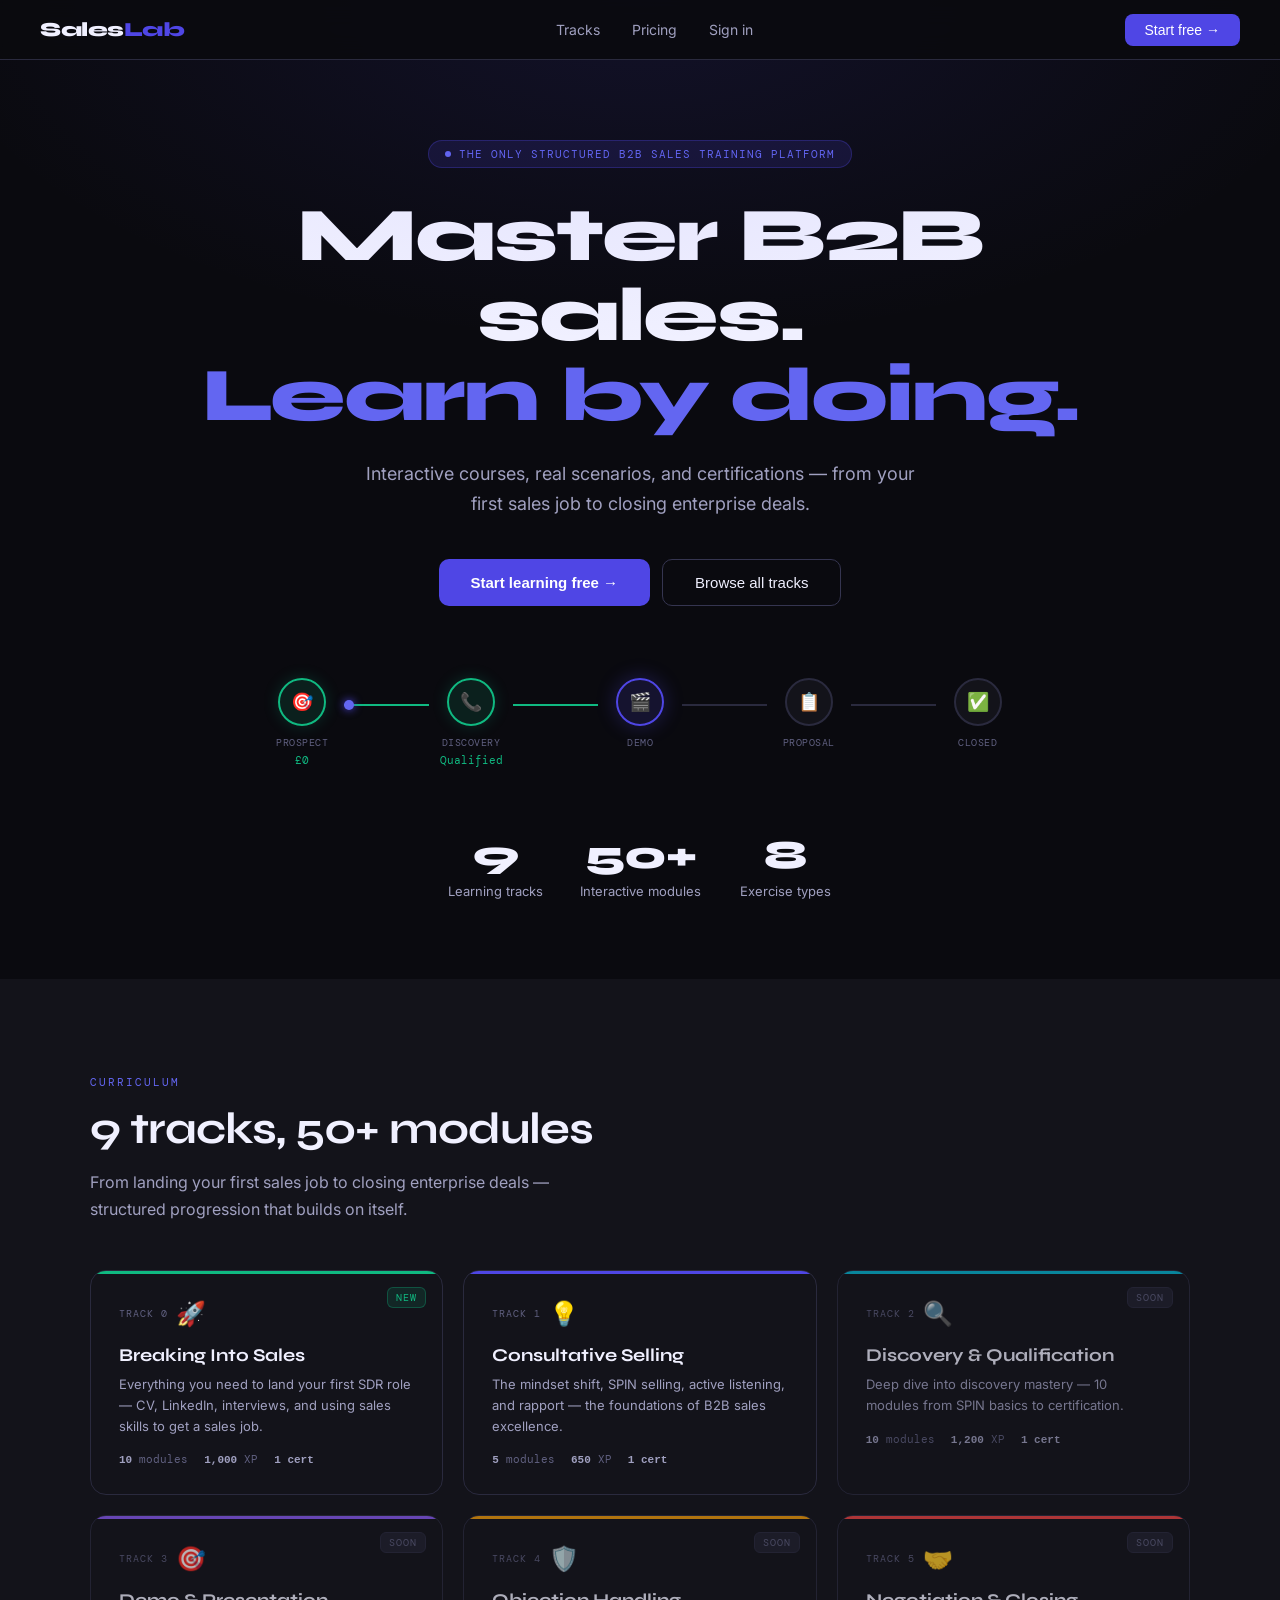
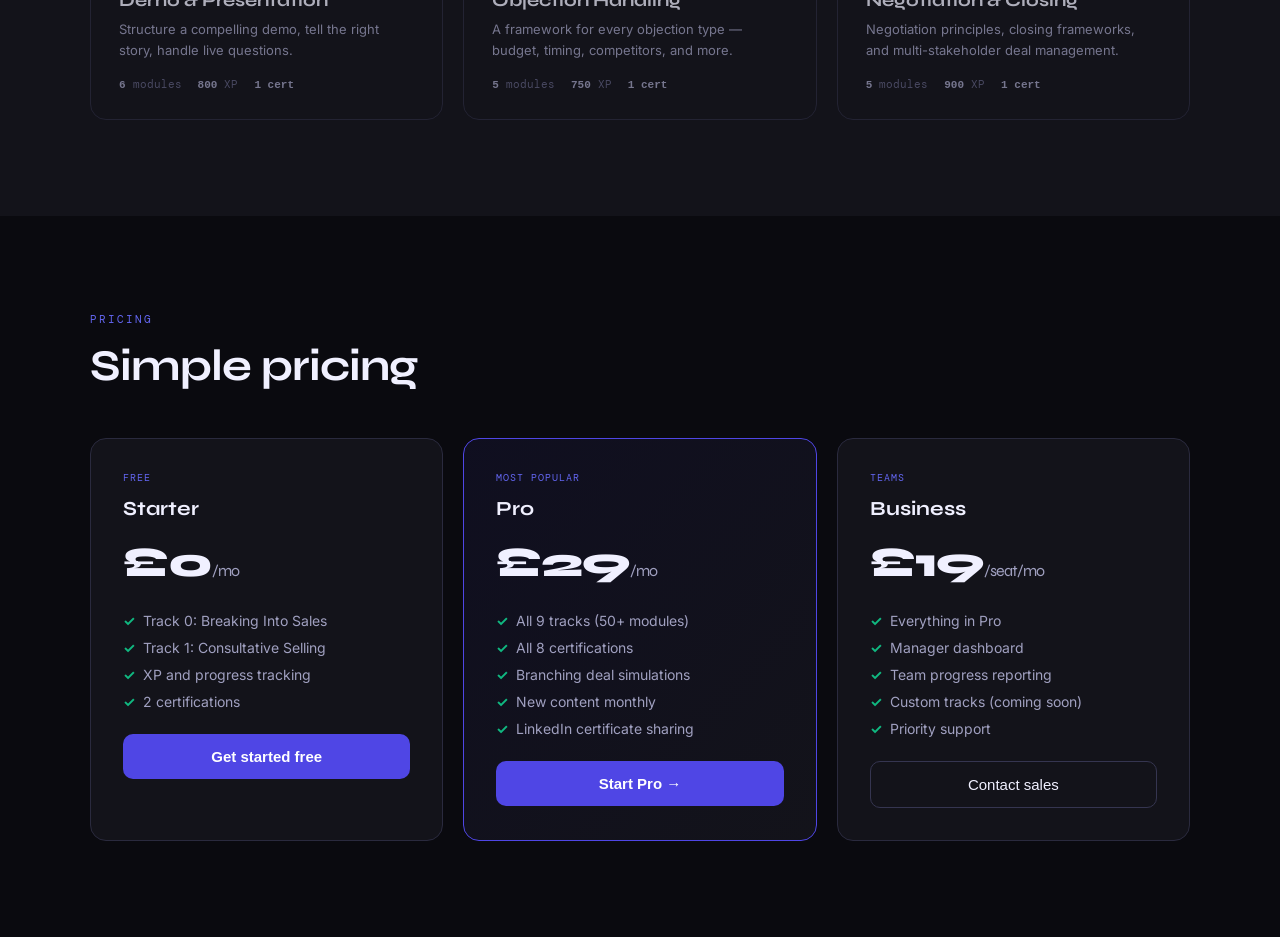
==== commit 4e6d30e4: "index v3" ====
--- a/index.html
+++ b/index.html
@@ -7,35 +7,28 @@
 <link rel="preconnect" href="https://fonts.googleapis.com">
 <link href="https://fonts.googleapis.com/css2?family=Syne:wght@400;600;700;800&family=Inter:wght@300;400;500;600&family=DM+Mono:wght@400;500&display=swap" rel="stylesheet">
 <style>
+
 *,*::before,*::after{box-sizing:border-box;margin:0;padding:0}
 :root{
-  --bg:#0A0A0F;
-  --surface:#13131A;
-  --surface2:#1A1A26;
-  --surface3:#21212F;
-  --border:#2A2A3E;
-  --border2:#353550;
-  --indigo:#4F46E5;
-  --indigo-light:#6366F1;
-  --indigo-dim:rgba(79,70,229,0.15);
-  --emerald:#10B981;
-  --emerald-dim:rgba(16,185,129,0.12);
-  --amber:#F59E0B;
-  --red:#EF4444;
-  --text:#F0F0FF;
-  --text2:#A0A0C0;
-  --text3:#606080;
+  --bg:#0A0A0F;--surface:#13131A;--surface2:#1A1A26;--surface3:#21212F;
+  --border:#2A2A3E;--border2:#353550;
+  --indigo:#4F46E5;--indigo-light:#6366F1;--indigo-dim:rgba(79,70,229,0.15);
+  --emerald:#10B981;--emerald-dim:rgba(16,185,129,0.12);
+  --amber:#F59E0B;--amber-dim:rgba(245,158,11,0.12);
+  --red:#EF4444;--red-dim:rgba(239,68,68,0.12);
+  --cyan:#06B6D4;--cyan-dim:rgba(6,182,212,0.12);
+  --purple:#8B5CF6;--purple-dim:rgba(139,92,246,0.12);
+  --text:#F0F0FF;--text2:#A0A0C0;--text3:#606080;
   --mono:'DM Mono',monospace;
 }
 html{scroll-behavior:smooth}
 body{font-family:'Inter',sans-serif;background:var(--bg);color:var(--text);min-height:100vh;overflow-x:hidden}
 
 /* ─── VIEWS ─── */
-.view{display:none}
-.view.active{display:block}
-
-/* ─── SHARED NAV ─── */
-.topnav{position:fixed;top:0;left:0;right:0;z-index:100;height:60px;display:flex;align-items:center;justify-content:space-between;padding:0 40px;border-bottom:1px solid var(--border);background:rgba(10,10,15,0.85);backdrop-filter:blur(12px)}
+.view{display:none}.view.active{display:block}
+
+/* ─── NAV ─── */
+.topnav{position:fixed;top:0;left:0;right:0;z-index:100;height:60px;display:flex;align-items:center;justify-content:space-between;padding:0 40px;border-bottom:1px solid var(--border);background:rgba(10,10,15,0.9);backdrop-filter:blur(12px)}
 .logo{font-family:'Syne',sans-serif;font-weight:800;font-size:20px;letter-spacing:-0.5px;cursor:pointer}
 .logo span{color:var(--indigo)}
 .nav-links{display:flex;align-items:center;gap:32px}
@@ -44,39 +37,36 @@
 .nav-cta{background:var(--indigo);color:#fff;padding:8px 20px;border-radius:8px;font-size:14px;font-weight:500;cursor:pointer;border:none;transition:background .15s}
 .nav-cta:hover{background:var(--indigo-light)}
 
-/* ─── LANDING ─── */
+/* ─── HERO ─── */
 .hero{min-height:100vh;display:flex;flex-direction:column;align-items:center;justify-content:center;text-align:center;padding:120px 24px 80px;position:relative;overflow:hidden}
 .hero-bg{position:absolute;inset:0;background:radial-gradient(ellipse 80% 50% at 50% 0%,rgba(79,70,229,0.12) 0%,transparent 70%);pointer-events:none}
 .hero-badge{display:inline-flex;align-items:center;gap:8px;background:var(--indigo-dim);border:1px solid rgba(79,70,229,0.3);border-radius:100px;padding:6px 16px;font-family:var(--mono);font-size:11px;color:var(--indigo-light);letter-spacing:1px;text-transform:uppercase;margin-bottom:28px}
 .hero-badge-dot{width:6px;height:6px;border-radius:50%;background:var(--indigo-light);animation:pulse 2s infinite}
 @keyframes pulse{0%,100%{opacity:1}50%{opacity:0.4}}
-.hero h1{font-family:'Syne',sans-serif;font-weight:800;font-size:clamp(40px,6vw,76px);line-height:1.05;letter-spacing:-2px;max-width:900px;margin-bottom:24px}
+.hero h1{font-family:'Syne',sans-serif;font-weight:800;font-size:clamp(40px,6vw,76px);line-height:1.05;letter-spacing:-2px;max-width:960px;margin-bottom:24px}
 .hero h1 em{font-style:normal;color:var(--indigo-light)}
-.hero-sub{font-size:18px;color:var(--text2);max-width:560px;line-height:1.65;margin-bottom:40px}
+.hero-sub{font-size:18px;color:var(--text2);max-width:580px;line-height:1.65;margin-bottom:40px}
 .hero-actions{display:flex;gap:12px;justify-content:center;flex-wrap:wrap;margin-bottom:72px}
 .btn-primary{background:var(--indigo);color:#fff;padding:14px 32px;border-radius:10px;font-size:15px;font-weight:600;cursor:pointer;border:none;transition:all .15s}
 .btn-primary:hover{background:var(--indigo-light);transform:translateY(-1px)}
 .btn-ghost{background:transparent;color:var(--text);padding:14px 32px;border-radius:10px;font-size:15px;font-weight:500;cursor:pointer;border:1px solid var(--border2);transition:all .15s}
 .btn-ghost:hover{border-color:var(--indigo);color:var(--indigo-light)}
 
-/* pipeline animation */
+/* pipeline */
 .pipeline-graphic{width:100%;max-width:760px;margin:0 auto}
-.pipeline-track{display:flex;align-items:center;justify-content:center;gap:0;position:relative}
+.pipeline-track{display:flex;align-items:center;justify-content:center;position:relative}
 .pipe-stage{flex:1;text-align:center;position:relative}
 .pipe-node{width:48px;height:48px;border-radius:50%;margin:0 auto 10px;display:flex;align-items:center;justify-content:center;font-size:18px;border:2px solid var(--border);background:var(--surface);transition:all .5s;position:relative;z-index:2}
 .pipe-node.lit{border-color:var(--indigo);background:var(--indigo-dim);box-shadow:0 0 20px rgba(79,70,229,0.3)}
 .pipe-node.done{border-color:var(--emerald);background:var(--emerald-dim);box-shadow:0 0 16px rgba(16,185,129,0.2)}
 .pipe-label{font-family:var(--mono);font-size:10px;color:var(--text3);text-transform:uppercase;letter-spacing:0.5px;transition:color .5s}
-.pipe-label.lit{color:var(--indigo-light)}
-.pipe-label.done{color:var(--emerald)}
+.pipe-label.lit{color:var(--indigo-light)}.pipe-label.done{color:var(--emerald)}
 .pipe-connector{flex:1;height:2px;background:var(--border);transition:background .5s;margin-top:-34px;position:relative;z-index:1}
 .pipe-connector.done{background:var(--emerald)}
 .deal-dot{width:10px;height:10px;border-radius:50%;background:var(--indigo-light);position:absolute;top:50%;transform:translateY(-50%);box-shadow:0 0 8px var(--indigo);animation:travel 4s ease-in-out infinite}
 @keyframes travel{0%{left:0%;opacity:0}10%{opacity:1}90%{opacity:1}100%{left:100%;opacity:0}}
 .pipe-value{font-family:var(--mono);font-size:11px;color:var(--emerald);margin-top:4px;opacity:0;transition:opacity .5s}
 .pipe-value.show{opacity:1}
-
-/* stats */
 .stats-row{display:grid;grid-template-columns:repeat(3,1fr);gap:24px;max-width:700px;margin:64px auto 0;text-align:center}
 .stat-num{font-family:'Syne',sans-serif;font-size:40px;font-weight:800;color:var(--text);letter-spacing:-1px}
 .stat-label{font-size:13px;color:var(--text2);margin-top:4px}
@@ -88,1995 +78,2665 @@
 .section-title{font-family:'Syne',sans-serif;font-weight:700;font-size:clamp(28px,4vw,44px);letter-spacing:-1px;line-height:1.1;margin-bottom:16px}
 .section-sub{font-size:16px;color:var(--text2);max-width:520px;line-height:1.65}
 
-/* company card */
-.company-card{background:var(--surface);border:1px solid var(--border);border-radius:16px;padding:40px;display:grid;grid-template-columns:1fr 1fr;gap:40px;margin-top:48px}
-.company-logo-area{display:flex;flex-direction:column;gap:16px}
-.flowline-logo{font-family:'Syne',sans-serif;font-weight:800;font-size:32px;letter-spacing:-1px}
-.flowline-logo span{color:var(--emerald)}
-.company-tag{display:inline-flex;align-items:center;gap:6px;background:var(--emerald-dim);border:1px solid rgba(16,185,129,0.25);border-radius:6px;padding:4px 12px;font-family:var(--mono);font-size:11px;color:var(--emerald);width:fit-content}
-.company-desc{font-size:14px;color:var(--text2);line-height:1.7;margin-top:8px}
-.company-stats{display:grid;grid-template-columns:1fr 1fr;gap:16px}
-.cstat{background:var(--surface2);border:1px solid var(--border);border-radius:10px;padding:16px}
-.cstat-num{font-family:'Syne',sans-serif;font-size:22px;font-weight:700;color:var(--text)}
-.cstat-label{font-size:12px;color:var(--text3);margin-top:2px}
-.company-right{display:flex;flex-direction:column;gap:16px}
-.buyer-card{background:var(--surface2);border:1px solid var(--border);border-radius:10px;padding:16px;display:flex;gap:14px;align-items:flex-start}
-.buyer-avatar{width:40px;height:40px;border-radius:50%;display:flex;align-items:center;justify-content:center;font-size:18px;flex-shrink:0;background:var(--surface3)}
-.buyer-name{font-size:14px;font-weight:600}
-.buyer-title{font-size:12px;color:var(--text3);margin-top:2px}
-.buyer-pain{font-size:12px;color:var(--text2);margin-top:6px;line-height:1.5;font-style:italic}
-
-/* tracks */
-.tracks-grid{display:grid;grid-template-columns:repeat(auto-fit,minmax(320px,1fr));gap:20px;margin-top:48px}
-.track-card{background:var(--surface);border:1px solid var(--border);border-radius:14px;overflow:hidden;transition:border-color .2s,transform .2s;cursor:pointer}
-.track-card:hover{border-color:var(--indigo);transform:translateY(-2px)}
-.track-header{padding:24px;border-bottom:1px solid var(--border);display:flex;align-items:flex-start;gap:16px}
-.track-icon{width:44px;height:44px;border-radius:10px;display:flex;align-items:center;justify-content:center;font-size:20px;flex-shrink:0}
-.track-meta{flex:1}
-.track-num{font-family:var(--mono);font-size:10px;color:var(--text3);letter-spacing:1px;text-transform:uppercase;margin-bottom:4px}
-.track-title{font-family:'Syne',sans-serif;font-size:16px;font-weight:700}
-.track-desc{font-size:13px;color:var(--text2);margin-top:4px;line-height:1.5}
-.track-modules{padding:16px 24px;display:flex;flex-direction:column;gap:8px}
-.module-row{display:flex;align-items:center;gap:10px;padding:8px 0;border-bottom:1px solid var(--border)}
-.module-row:last-child{border-bottom:none}
-.mod-icon{font-size:14px;width:20px;text-align:center}
-.mod-text{font-size:13px;color:var(--text2)}
-.mod-badge{margin-left:auto;font-family:var(--mono);font-size:10px;padding:2px 8px;border-radius:4px}
-.badge-theory{background:rgba(79,70,229,0.12);color:var(--indigo-light);border:1px solid rgba(79,70,229,0.2)}
-.badge-quiz{background:rgba(245,158,11,0.1);color:var(--amber);border:1px solid rgba(245,158,11,0.2)}
-.badge-roleplay{background:var(--emerald-dim);color:var(--emerald);border:1px solid rgba(16,185,129,0.2)}
-
-/* how it works */
-.how-grid{display:grid;grid-template-columns:repeat(4,1fr);gap:20px;margin-top:48px}
-.how-card{background:var(--surface);border:1px solid var(--border);border-radius:12px;padding:28px 24px;position:relative}
-.how-num{font-family:'Syne',sans-serif;font-size:48px;font-weight:800;color:var(--border2);margin-bottom:12px;line-height:1}
-.how-title{font-size:15px;font-weight:600;margin-bottom:8px}
-.how-desc{font-size:13px;color:var(--text2);line-height:1.6}
-.how-icon{font-size:28px;margin-bottom:12px}
-
-/* testimonials */
-.testi-grid{display:grid;grid-template-columns:repeat(3,1fr);gap:20px;margin-top:48px}
-.testi-card{background:var(--surface);border:1px solid var(--border);border-radius:12px;padding:28px}
-.testi-stars{color:var(--amber);font-size:14px;margin-bottom:14px}
-.testi-quote{font-size:14px;color:var(--text2);line-height:1.7;margin-bottom:20px;font-style:italic}
-.testi-author{display:flex;align-items:center;gap:12px}
-.testi-avatar{width:36px;height:36px;border-radius:50%;background:var(--indigo-dim);border:1px solid var(--indigo);display:flex;align-items:center;justify-content:center;font-size:14px}
-.testi-name{font-size:13px;font-weight:600}
-.testi-role{font-size:12px;color:var(--text3)}
+/* tracks grid */
+.tracks-grid{display:grid;grid-template-columns:repeat(auto-fill,minmax(300px,1fr));gap:20px;margin-top:48px}
+.track-card{background:var(--surface);border:1px solid var(--border);border-radius:16px;padding:28px;cursor:pointer;transition:all .2s;position:relative;overflow:hidden}
+.track-card:hover{border-color:var(--border2);transform:translateY(-2px)}
+.track-card::before{content:'';position:absolute;top:0;left:0;right:0;height:3px;background:var(--track-color,var(--indigo))}
+.track-badge{display:inline-flex;align-items:center;gap:8px;margin-bottom:16px}
+.track-num{font-family:var(--mono);font-size:10px;color:var(--text3);text-transform:uppercase;letter-spacing:1px}
+.track-icon{font-size:24px}
+.track-card h3{font-family:'Syne',sans-serif;font-size:18px;font-weight:700;margin-bottom:8px}
+.track-card p{font-size:13px;color:var(--text2);line-height:1.6;margin-bottom:16px}
+.track-meta{display:flex;gap:16px}
+.track-meta span{font-family:var(--mono);font-size:11px;color:var(--text3)}
+.track-meta span strong{color:var(--text2)}
+.track-new-badge{position:absolute;top:16px;right:16px;background:var(--emerald-dim);border:1px solid rgba(16,185,129,0.3);border-radius:6px;padding:3px 8px;font-family:var(--mono);font-size:10px;color:var(--emerald);text-transform:uppercase;letter-spacing:1px}
 
 /* pricing */
-.pricing-grid{display:grid;grid-template-columns:repeat(3,1fr);gap:20px;margin-top:48px;max-width:900px;margin-left:auto;margin-right:auto}
-.price-card{background:var(--surface);border:1px solid var(--border);border-radius:14px;padding:32px;position:relative}
+.pricing-grid{display:grid;grid-template-columns:repeat(3,1fr);gap:20px;margin-top:48px}
+.price-card{background:var(--surface);border:1px solid var(--border);border-radius:16px;padding:32px}
 .price-card.featured{border-color:var(--indigo);background:linear-gradient(135deg,rgba(79,70,229,0.08),var(--surface))}
-.price-badge{position:absolute;top:-12px;left:50%;transform:translateX(-50%);background:var(--indigo);color:#fff;font-family:var(--mono);font-size:10px;padding:4px 14px;border-radius:100px;letter-spacing:1px;text-transform:uppercase;white-space:nowrap}
-.price-name{font-family:'Syne',sans-serif;font-size:16px;font-weight:700;margin-bottom:8px}
-.price-amount{font-family:'Syne',sans-serif;font-size:40px;font-weight:800;letter-spacing:-1px;margin-bottom:4px}
-.price-amount span{font-size:18px;font-weight:400;color:var(--text2)}
-.price-period{font-size:13px;color:var(--text3);margin-bottom:24px}
-.price-features{display:flex;flex-direction:column;gap:10px;margin-bottom:28px}
-.price-feat{display:flex;align-items:center;gap:10px;font-size:13px;color:var(--text2)}
-.price-feat::before{content:'✓';color:var(--emerald);font-weight:600;flex-shrink:0}
-.price-feat.no{color:var(--text3)}
-.price-feat.no::before{content:'–';color:var(--text3)}
-
-/* footer */
-footer{border-top:1px solid var(--border);padding:40px;text-align:center}
-footer .logo{display:inline-block;margin-bottom:12px}
-footer p{font-size:13px;color:var(--text3)}
-
-/* ─── APP VIEW ─── */
-.app-shell{display:grid;grid-template-columns:280px 1fr;height:calc(100vh - 60px);margin-top:60px;overflow:hidden}
-.app-sidebar{background:var(--surface);border-right:1px solid var(--border);overflow-y:auto;padding:24px 16px}
-.sidebar-user{display:flex;align-items:center;gap:12px;padding:12px 16px;background:var(--surface2);border-radius:10px;margin-bottom:24px}
-.user-avatar{width:36px;height:36px;border-radius:50%;background:var(--indigo-dim);border:1px solid var(--indigo);display:flex;align-items:center;justify-content:center;font-size:16px}
-.user-name{font-size:14px;font-weight:600}
-.user-xp{font-family:var(--mono);font-size:11px;color:var(--indigo-light)}
-.sidebar-label{font-family:var(--mono);font-size:10px;color:var(--text3);text-transform:uppercase;letter-spacing:1.5px;padding:0 8px;margin-bottom:8px;margin-top:16px}
-.track-group{margin-bottom:8px}
-.track-group-header{display:flex;align-items:center;gap:8px;padding:8px 10px;border-radius:8px;cursor:pointer;transition:background .15s}
+.price-badge{font-family:var(--mono);font-size:10px;color:var(--indigo-light);text-transform:uppercase;letter-spacing:1px;margin-bottom:12px}
+.price-name{font-family:'Syne',sans-serif;font-size:20px;font-weight:700;margin-bottom:8px}
+.price-amount{font-family:'Syne',sans-serif;font-size:42px;font-weight:800;letter-spacing:-1px;margin:16px 0}
+.price-amount span{font-size:16px;font-weight:400;color:var(--text2)}
+.price-features{list-style:none;margin:24px 0;display:flex;flex-direction:column;gap:10px}
+.price-features li{font-size:14px;color:var(--text2);display:flex;align-items:center;gap:8px}
+.price-features li::before{content:'✓';color:var(--emerald);font-weight:700;flex-shrink:0}
+
+/* ─── APP SHELL ─── */
+.app-shell{display:flex;height:100vh;padding-top:60px}
+.sidebar{width:260px;flex-shrink:0;background:var(--surface);border-right:1px solid var(--border);overflow-y:auto;display:flex;flex-direction:column}
+.sidebar-header{padding:20px 16px 12px;border-bottom:1px solid var(--border)}
+.xp-bar-wrap{margin-top:12px}
+.xp-label{display:flex;justify-content:space-between;font-family:var(--mono);font-size:10px;color:var(--text3);margin-bottom:6px}
+.xp-bar{height:4px;background:var(--border);border-radius:2px;overflow:hidden}
+.xp-fill{height:100%;background:linear-gradient(90deg,var(--indigo),var(--indigo-light));border-radius:2px;transition:width .6s ease;width:0%}
+.streak-badge{display:inline-flex;align-items:center;gap:4px;background:var(--amber-dim);border:1px solid rgba(245,158,11,0.25);border-radius:6px;padding:3px 8px;font-family:var(--mono);font-size:10px;color:var(--amber);margin-top:8px}
+
+.track-group{border-bottom:1px solid var(--border)}
+.track-group-header{display:flex;align-items:center;justify-content:space-between;padding:12px 16px;cursor:pointer;transition:background .15s;user-select:none}
 .track-group-header:hover{background:var(--surface2)}
-.track-group-title{font-size:13px;font-weight:600;flex:1}
-.track-group-count{font-family:var(--mono);font-size:10px;color:var(--text3)}
-.track-group-chevron{color:var(--text3);font-size:12px;transition:transform .2s}
-.track-group-chevron.open{transform:rotate(90deg)}
-.lesson-list{display:flex;flex-direction:column;gap:2px;padding:4px 0 4px 12px}
-.lesson-item{display:flex;align-items:center;gap:10px;padding:8px 10px;border-radius:7px;cursor:pointer;transition:background .15s;border:1px solid transparent}
+.tg-left{display:flex;align-items:center;gap:10px}
+.tg-icon{font-size:16px}
+.tg-name{font-size:12px;font-weight:600;color:var(--text2)}
+.tg-chevron{font-size:10px;color:var(--text3);transition:transform .2s}
+.tg-chevron.open{transform:rotate(180deg)}
+.tg-progress{font-family:var(--mono);font-size:10px;color:var(--text3)}
+.track-lessons{display:none;padding:4px 0}
+.track-lessons.open{display:block}
+.lesson-item{display:flex;align-items:center;gap:10px;padding:8px 16px 8px 40px;cursor:pointer;transition:background .15s;position:relative}
 .lesson-item:hover{background:var(--surface2)}
-.lesson-item.active{background:rgba(79,70,229,0.12);border-color:rgba(79,70,229,0.25)}
-.lesson-item.completed .lesson-dot{background:var(--emerald);border-color:var(--emerald)}
-.lesson-dot{width:8px;height:8px;border-radius:50%;border:1.5px solid var(--text3);flex-shrink:0}
-.lesson-item.active .lesson-dot{border-color:var(--indigo-light);background:var(--indigo-light)}
-.lesson-name{font-size:12.5px;color:var(--text2);flex:1;line-height:1.3}
-.lesson-item.active .lesson-name{color:var(--text)}
-.lesson-type-badge{font-family:var(--mono);font-size:9px;padding:2px 6px;border-radius:4px;flex-shrink:0}
-
-/* main lesson area */
-.lesson-main{overflow-y:auto;display:flex;flex-direction:column}
-.lesson-topbar{padding:20px 40px;border-bottom:1px solid var(--border);display:flex;align-items:center;justify-content:space-between;flex-shrink:0}
-.lesson-breadcrumb{font-family:var(--mono);font-size:11px;color:var(--text3)}
-.lesson-breadcrumb span{color:var(--text2)}
-.lesson-progress-info{display:flex;align-items:center;gap:12px}
-.xp-badge{display:flex;align-items:center;gap:6px;font-family:var(--mono);font-size:12px;color:var(--amber);background:rgba(245,158,11,0.1);border:1px solid rgba(245,158,11,0.2);border-radius:6px;padding:4px 10px}
-.progress-mini{display:flex;align-items:center;gap:8px;font-size:12px;color:var(--text3)}
-.progress-mini-bar{width:80px;height:4px;background:var(--border);border-radius:2px;overflow:hidden}
-.progress-mini-fill{height:100%;background:var(--indigo);border-radius:2px;transition:width .4s}
-
-/* lesson content panels */
-.lesson-panel{display:none;flex-direction:column;flex:1}
-.lesson-panel.active{display:flex}
-.lesson-body{padding:40px 48px;max-width:800px;flex:1}
+.lesson-item.active{background:var(--indigo-dim)}
+.lesson-item.active .li-name{color:var(--indigo-light)}
+.lesson-item.completed .li-dot{background:var(--emerald);border-color:var(--emerald)}
+.lesson-item.locked{opacity:0.4;cursor:not-allowed}
+.li-dot{width:8px;height:8px;border-radius:50%;border:1.5px solid var(--border2);background:transparent;flex-shrink:0;transition:all .3s}
+.li-name{font-size:12px;color:var(--text2);line-height:1.3;flex:1}
+.li-xp{font-family:var(--mono);font-size:10px;color:var(--text3)}
+
+/* ─── LESSON MAIN ─── */
+.lesson-main{flex:1;overflow-y:auto;background:var(--bg)}
+.lesson-topbar{position:sticky;top:0;z-index:10;background:rgba(10,10,15,0.9);backdrop-filter:blur(8px);border-bottom:1px solid var(--border);padding:0 32px;height:52px;display:flex;align-items:center;justify-content:space-between}
+.breadcrumb{display:flex;align-items:center;gap:8px;font-family:var(--mono);font-size:11px;color:var(--text3)}
+.breadcrumb-sep{color:var(--border2)}
+.breadcrumb-current{color:var(--text2)}
+.progress-dots{display:flex;gap:6px;align-items:center}
+.pdot{width:8px;height:8px;border-radius:50%;background:var(--border2);transition:all .3s}
+.pdot.done{background:var(--emerald)}
+.pdot.active{background:var(--indigo);box-shadow:0 0 8px var(--indigo)}
+
+/* lesson panels */
+.lesson-panel{display:none;padding:40px 56px;max-width:840px;margin:0 auto;animation:fadeUp .3s ease}
+.lesson-panel.active{display:block}
+@keyframes fadeUp{from{opacity:0;transform:translateY(12px)}to{opacity:1;transform:translateY(0)}}
+.lesson-h1{font-family:'Syne',sans-serif;font-size:28px;font-weight:700;letter-spacing:-0.5px;margin-bottom:8px}
+.lesson-h2{font-family:'Syne',sans-serif;font-size:20px;font-weight:700;margin-bottom:12px}
 .lesson-eyebrow{font-family:var(--mono);font-size:11px;color:var(--indigo-light);text-transform:uppercase;letter-spacing:1.5px;margin-bottom:12px}
-.lesson-title{font-family:'Syne',sans-serif;font-weight:700;font-size:28px;letter-spacing:-0.5px;margin-bottom:8px}
-.lesson-intro{font-size:15px;color:var(--text2);line-height:1.7;margin-bottom:32px}
-.content-block{margin-bottom:28px}
-.content-block h3{font-family:'Syne',sans-serif;font-size:17px;font-weight:600;margin-bottom:10px}
-.content-block p{font-size:14px;color:#C0C0D8;line-height:1.75;margin-bottom:10px}
-.highlight-box{background:var(--surface2);border:1px solid var(--border);border-left:3px solid var(--indigo);border-radius:10px;padding:20px 24px;margin:20px 0}
-.highlight-box .hl-label{font-family:var(--mono);font-size:10px;color:var(--indigo-light);text-transform:uppercase;letter-spacing:1px;margin-bottom:10px}
-.callout-box{background:rgba(16,185,129,0.06);border:1px solid rgba(16,185,129,0.18);border-radius:10px;padding:16px 20px;margin:20px 0;font-size:13.5px;color:#A0E8CC;line-height:1.65}
-.callout-box strong{color:var(--emerald)}
-.framework-grid{display:grid;grid-template-columns:1fr 1fr;gap:12px;margin-top:12px}
-.fw-item{background:var(--surface);border:1px solid var(--border);border-radius:8px;padding:14px 16px}
-.fw-item .fw-letter{font-family:'Syne',sans-serif;font-size:24px;font-weight:800;color:var(--indigo-light);margin-bottom:4px}
-.fw-item .fw-word{font-size:13px;font-weight:600;margin-bottom:4px}
-.fw-item .fw-desc{font-size:12px;color:var(--text2);line-height:1.5}
-.vs-row{display:grid;grid-template-columns:1fr 1fr;gap:12px;margin:16px 0}
-.vs-bad{background:rgba(239,68,68,0.06);border:1px solid rgba(239,68,68,0.2);border-radius:8px;padding:14px}
-.vs-good{background:var(--emerald-dim);border:1px solid rgba(16,185,129,0.2);border-radius:8px;padding:14px}
-.vs-label{font-family:var(--mono);font-size:10px;letter-spacing:1px;text-transform:uppercase;margin-bottom:6px}
-.vs-bad .vs-label{color:var(--red)}
-.vs-good .vs-label{color:var(--emerald)}
-.vs-text{font-size:13px;line-height:1.5;color:var(--text2)}
-
-/* quiz */
-.quiz-block{background:var(--surface);border:1px solid var(--border);border-radius:14px;padding:28px;margin:24px 0}
-.quiz-q{font-size:15px;font-weight:500;margin-bottom:20px;line-height:1.5}
-.quiz-options{display:flex;flex-direction:column;gap:10px}
-.quiz-opt{display:flex;align-items:center;gap:12px;padding:14px 16px;background:var(--surface2);border:1.5px solid var(--border);border-radius:10px;cursor:pointer;transition:all .15s;font-size:14px;text-align:left}
-.quiz-opt:hover{border-color:var(--border2)}
-.quiz-opt.selected{border-color:var(--indigo);background:var(--indigo-dim)}
+.lesson-lead{font-size:16px;color:var(--text2);line-height:1.7;margin-bottom:32px}
+.lesson-body{font-size:15px;color:var(--text2);line-height:1.75}
+.lesson-body p{margin-bottom:16px}
+.lesson-body strong{color:var(--text)}
+.lesson-body h3{font-family:'Syne',sans-serif;font-size:17px;font-weight:700;color:var(--text);margin:28px 0 10px}
+.lesson-body ul{padding-left:20px;margin-bottom:16px}
+.lesson-body li{margin-bottom:8px}
+
+/* concept cards */
+.concept-grid{display:grid;grid-template-columns:repeat(auto-fill,minmax(220px,1fr));gap:16px;margin:24px 0}
+.concept-card{background:var(--surface);border:1px solid var(--border);border-radius:12px;padding:20px}
+.concept-card-icon{font-size:24px;margin-bottom:12px}
+.concept-card-title{font-weight:600;font-size:14px;margin-bottom:6px}
+.concept-card-desc{font-size:13px;color:var(--text2);line-height:1.6}
+
+/* callout boxes */
+.callout{border-radius:10px;padding:16px 20px;margin:20px 0}
+.callout-info{background:var(--indigo-dim);border:1px solid rgba(79,70,229,0.25)}
+.callout-success{background:var(--emerald-dim);border:1px solid rgba(16,185,129,0.25)}
+.callout-warning{background:var(--amber-dim);border:1px solid rgba(245,158,11,0.25)}
+.callout-title{font-weight:600;font-size:13px;margin-bottom:4px}
+.callout-info .callout-title{color:var(--indigo-light)}
+.callout-success .callout-title{color:var(--emerald)}
+.callout-warning .callout-title{color:var(--amber)}
+.callout p{font-size:13px;color:var(--text2);line-height:1.6}
+
+/* salary table */
+.salary-table{width:100%;border-collapse:collapse;margin:20px 0;font-size:13px}
+.salary-table th{background:var(--surface2);color:var(--text2);font-weight:600;padding:10px 14px;text-align:left;border-bottom:1px solid var(--border)}
+.salary-table td{padding:10px 14px;border-bottom:1px solid var(--border);color:var(--text2)}
+.salary-table tr:last-child td{border-bottom:none}
+.salary-table td:last-child{color:var(--emerald);font-family:var(--mono)}
+
+/* step nav */
+.step-nav{display:flex;align-items:center;justify-content:space-between;padding:32px 56px;max-width:840px;margin:0 auto;border-top:1px solid var(--border)}
+.step-btn{padding:12px 28px;border-radius:8px;font-size:14px;font-weight:500;cursor:pointer;border:none;transition:all .15s}
+.step-btn-next{background:var(--indigo);color:#fff}
+.step-btn-next:hover{background:var(--indigo-light)}
+.step-btn-prev{background:transparent;color:var(--text2);border:1px solid var(--border2)}
+.step-btn-prev:hover{border-color:var(--indigo);color:var(--indigo-light)}
+.step-btn:disabled{opacity:0.4;cursor:not-allowed}
+
+/* ── MCQ QUIZ ── */
+.quiz-wrap{margin:24px 0}
+.quiz-q{margin-bottom:24px}
+.quiz-q-text{font-size:15px;font-weight:500;color:var(--text);margin-bottom:12px;line-height:1.5}
+.quiz-options{display:flex;flex-direction:column;gap:8px}
+.quiz-opt{background:var(--surface);border:1.5px solid var(--border);border-radius:8px;padding:12px 16px;cursor:pointer;font-size:14px;color:var(--text2);transition:all .15s;text-align:left;width:100%}
+.quiz-opt:hover:not(:disabled){border-color:var(--border2);color:var(--text);background:var(--surface2)}
 .quiz-opt.correct{border-color:var(--emerald);background:var(--emerald-dim);color:var(--emerald)}
-.quiz-opt.wrong{border-color:var(--red);background:rgba(239,68,68,0.08);color:var(--red)}
-.quiz-opt-letter{width:28px;height:28px;border-radius:50%;background:var(--border);display:flex;align-items:center;justify-content:center;font-family:var(--mono);font-size:12px;flex-shrink:0;transition:all .15s}
-.quiz-opt.selected .quiz-opt-letter{background:var(--indigo);color:#fff}
-.quiz-opt.correct .quiz-opt-letter{background:var(--emerald);color:#fff}
-.quiz-opt.wrong .quiz-opt-letter{background:var(--red);color:#fff}
-.quiz-feedback{margin-top:16px;padding:14px 16px;border-radius:8px;font-size:13.5px;line-height:1.6;display:none}
-.quiz-feedback.show{display:block}
-.quiz-feedback.correct{background:var(--emerald-dim);border:1px solid rgba(16,185,129,0.2);color:#A0E8CC}
-.quiz-feedback.wrong{background:rgba(239,68,68,0.06);border:1px solid rgba(239,68,68,0.2);color:#F0A0A0}
-
-/* fill blank */
-.fitb-block{background:var(--surface);border:1px solid var(--border);border-radius:14px;padding:28px;margin:24px 0}
-.fitb-sentence{font-size:16px;line-height:2;margin-bottom:20px}
-.blank-input{display:inline-block;min-width:120px;background:var(--surface2);border:1.5px solid var(--border2);border-radius:6px;padding:2px 10px;font-family:'Inter',sans-serif;font-size:15px;color:var(--text);outline:none;transition:border-color .15s;vertical-align:middle}
-.blank-input:focus{border-color:var(--indigo)}
-.blank-input.correct{border-color:var(--emerald);background:var(--emerald-dim);color:var(--emerald)}
-.blank-input.wrong{border-color:var(--red);background:rgba(239,68,68,0.08);color:var(--red)}
-.fitb-options{display:flex;gap:8px;flex-wrap:wrap;margin-bottom:16px}
-.fitb-chip{padding:6px 14px;background:var(--surface2);border:1.5px solid var(--border2);border-radius:100px;font-size:13px;cursor:pointer;transition:all .15s}
-.fitb-chip:hover{border-color:var(--indigo-light);color:var(--indigo-light)}
-.fitb-chip.used{opacity:0.3;pointer-events:none}
-
-/* transcript */
-.transcript-wrap{display:flex;flex-direction:column;gap:14px;margin:20px 0}
-.t-msg{display:flex;flex-direction:column;max-width:82%}
-.t-msg.seller{align-self:flex-end;align-items:flex-end}
-.t-msg.buyer{align-self:flex-start}
-.t-label{font-family:var(--mono);font-size:10px;color:var(--text3);margin-bottom:4px}
-.t-bubble{padding:12px 16px;border-radius:12px;font-size:13.5px;line-height:1.65}
-.t-msg.seller .t-bubble{background:rgba(79,70,229,0.15);border:1px solid rgba(79,70,229,0.25);border-radius:12px 12px 2px 12px}
-.t-msg.buyer .t-bubble{background:var(--surface2);border:1px solid var(--border);border-radius:12px 12px 12px 2px}
-.t-annotation{display:inline-flex;align-items:center;gap:6px;background:var(--emerald-dim);border:1px solid rgba(16,185,129,0.2);border-radius:6px;padding:3px 10px;font-family:var(--mono);font-size:10px;color:var(--emerald);margin-top:5px}
-
-/* lesson footer */
-.lesson-footer{padding:20px 48px;border-top:1px solid var(--border);display:flex;justify-content:space-between;align-items:center;flex-shrink:0}
-.btn-lesson{padding:10px 24px;border-radius:8px;font-size:14px;font-weight:500;cursor:pointer;border:none;transition:all .15s}
-.btn-next{background:var(--indigo);color:#fff}
-.btn-next:hover{background:var(--indigo-light)}
-.btn-back-lesson{background:transparent;color:var(--text2);border:1px solid var(--border)}
-.btn-back-lesson:hover{border-color:var(--border2);color:var(--text)}
-.lesson-step-indicator{display:flex;gap:6px}
-.step-dot{width:8px;height:8px;border-radius:50%;background:var(--border)}
-.step-dot.done{background:var(--emerald)}
-.step-dot.current{background:var(--indigo)}
-
-/* completion screen */
-.completion-screen{display:flex;flex-direction:column;align-items:center;justify-content:center;flex:1;padding:60px;text-align:center}
-.completion-icon{font-size:64px;margin-bottom:24px;animation:popIn .5s cubic-bezier(.175,.885,.32,1.275)}
-@keyframes popIn{0%{transform:scale(0);opacity:0}100%{transform:scale(1);opacity:1}}
-.completion-title{font-family:'Syne',sans-serif;font-size:32px;font-weight:800;letter-spacing:-0.5px;margin-bottom:8px}
-.completion-sub{font-size:15px;color:var(--text2);max-width:420px;line-height:1.6;margin-bottom:32px}
-.xp-earned{display:inline-flex;align-items:center;gap:10px;background:rgba(245,158,11,0.1);border:1px solid rgba(245,158,11,0.25);border-radius:12px;padding:16px 24px;margin-bottom:32px}
-.xp-earned-num{font-family:'Syne',sans-serif;font-size:36px;font-weight:800;color:var(--amber)}
-.xp-earned-label{font-size:13px;color:var(--text2);text-align:left}
-.next-lesson-card{background:var(--surface2);border:1px solid var(--border);border-radius:12px;padding:20px 24px;width:100%;max-width:360px;text-align:left;cursor:pointer;transition:border-color .15s;margin-bottom:24px}
-.next-lesson-card:hover{border-color:var(--indigo)}
-.next-card-label{font-family:var(--mono);font-size:10px;color:var(--text3);text-transform:uppercase;letter-spacing:1px;margin-bottom:6px}
-.next-card-title{font-family:'Syne',sans-serif;font-size:15px;font-weight:600}
-
-/* scrollbar */
-::-webkit-scrollbar{width:5px}
-::-webkit-scrollbar-track{background:transparent}
-::-webkit-scrollbar-thumb{background:var(--border);border-radius:3px}
-
-
-/* ── ROLEPLAY CHAT ── */
-.roleplay-container{display:flex;flex-direction:column;flex:1;overflow:hidden;min-height:0}
-.chat-messages{flex:1;overflow-y:auto;padding:24px 48px;display:flex;flex-direction:column;gap:16px;min-height:0}
-.chat-input-area{padding:12px 48px 16px;border-top:1px solid var(--border);flex-shrink:0}
-.chat-input-row{display:flex;gap:10px;align-items:flex-end}
-.chat-textarea{flex:1;background:var(--surface2);border:1.5px solid var(--border2);border-radius:10px;padding:10px 14px;font-family:'Inter',sans-serif;font-size:14px;color:var(--text);resize:none;outline:none;min-height:42px;max-height:140px;transition:border-color .15s;line-height:1.5;overflow-y:auto}
-.chat-textarea:focus{border-color:var(--indigo)}
-.chat-send-btn{background:var(--indigo);color:#fff;border:none;border-radius:8px;padding:0 20px;font-size:14px;font-weight:500;cursor:pointer;flex-shrink:0;transition:background .15s;height:42px}
-.chat-send-btn:hover{background:var(--indigo-light)}
-.chat-send-btn:disabled{opacity:0.5;cursor:not-allowed}
-.chat-meta{display:flex;justify-content:space-between;align-items:center;margin-top:6px}
-.chat-hint{font-size:11px;color:var(--text3);font-family:var(--mono)}
-.chat-reset-link{font-size:12px;color:var(--text3);cursor:pointer;text-decoration:underline}
-.chat-reset-link:hover{color:var(--text2)}
-.typing-indicator{display:inline-flex;align-items:center;gap:4px;padding:12px 16px;background:var(--surface2);border:1px solid var(--border);border-radius:12px 12px 12px 2px;width:fit-content}
-.typing-dot{width:6px;height:6px;border-radius:50%;background:var(--text3);animation:typingBounce 1.2s infinite}
-.typing-dot:nth-child(2){animation-delay:.2s}
-.typing-dot:nth-child(3){animation-delay:.4s}
-@keyframes typingBounce{0%,80%,100%{transform:translateY(0)}40%{transform:translateY(-5px)}}
-.coaching-block{background:rgba(79,70,229,0.06);border:1px solid rgba(79,70,229,0.2);border-radius:10px;padding:14px 18px;margin-top:4px;font-size:12.5px;max-width:82%;align-self:flex-start}
-.coaching-title{font-family:var(--mono);font-size:10px;color:var(--indigo-light);text-transform:uppercase;letter-spacing:1px;margin-bottom:8px}
-.score-pills{display:flex;flex-wrap:wrap;gap:5px;margin-bottom:8px}
-.pill{padding:3px 9px;border-radius:100px;font-family:var(--mono);font-size:10px;font-weight:500;white-space:nowrap}
-.pill-good{background:var(--emerald-dim);color:var(--emerald);border:1px solid rgba(16,185,129,0.3)}
-.pill-ok{background:rgba(245,158,11,0.1);color:var(--amber);border:1px solid rgba(245,158,11,0.3)}
-.pill-miss{background:rgba(239,68,68,0.08);color:var(--red);border:1px solid rgba(239,68,68,0.25)}
-.coach-row{display:flex;gap:6px;margin-bottom:5px;font-size:12px;color:var(--text2);line-height:1.5}
-.coach-label{font-family:var(--mono);font-size:10px;color:var(--indigo-light);flex-shrink:0;padding-top:1px;min-width:60px}
-.api-key-banner{background:var(--surface2);border:1px solid var(--border2);border-radius:10px;padding:18px 22px;margin-bottom:12px}
-.api-key-banner p{font-size:13px;color:var(--text2);margin-bottom:10px;line-height:1.6}
-.api-key-row{display:flex;gap:8px}
-.api-key-input{flex:1;background:var(--surface);border:1.5px solid var(--border2);border-radius:8px;padding:9px 12px;font-family:var(--mono);font-size:12px;color:var(--text);outline:none;transition:border-color .15s}
-.api-key-input:focus{border-color:var(--indigo)}
-.api-key-btn{background:var(--indigo);color:#fff;border:none;border-radius:8px;padding:9px 16px;font-size:13px;font-weight:500;cursor:pointer;flex-shrink:0}
-
-/* responsive */
-@media(max-width:900px){
-  .topnav{padding:0 20px}
-  .how-grid{grid-template-columns:1fr 1fr}
-  .testi-grid{grid-template-columns:1fr}
+.quiz-opt.wrong{border-color:var(--red);background:var(--red-dim);color:var(--red)}
+.quiz-opt:disabled{cursor:not-allowed}
+.quiz-explain{display:none;background:var(--surface2);border:1px solid var(--border);border-radius:8px;padding:12px 16px;font-size:13px;color:var(--text2);line-height:1.6;margin-top:8px}
+.quiz-explain.show{display:block}
+.quiz-submit{background:var(--indigo);color:#fff;border:none;border-radius:8px;padding:12px 24px;font-size:14px;font-weight:500;cursor:pointer;margin-top:16px;transition:all .15s}
+.quiz-submit:hover{background:var(--indigo-light)}
+.quiz-submit:disabled{opacity:0.4;cursor:not-allowed}
+.quiz-score-banner{display:none;background:var(--surface);border:1px solid var(--border);border-radius:12px;padding:20px;text-align:center;margin-top:20px}
+.quiz-score-banner.show{display:block}
+.quiz-score-num{font-family:'Syne',sans-serif;font-size:40px;font-weight:800}
+.quiz-score-num.perfect{color:var(--emerald)}
+.quiz-score-num.good{color:var(--amber)}
+.quiz-score-num.retry{color:var(--red)}
+
+/* ── BRANCHING SCENARIO ── */
+.branch-wrap{background:var(--surface);border:1px solid var(--border);border-radius:16px;overflow:hidden;margin:24px 0}
+.branch-scene{padding:24px;background:var(--surface2)}
+.branch-context{font-family:var(--mono);font-size:11px;color:var(--text3);text-transform:uppercase;letter-spacing:1px;margin-bottom:12px}
+.branch-avatar{display:flex;align-items:center;gap:12px;margin-bottom:16px}
+.branch-avatar-img{width:44px;height:44px;border-radius:50%;background:var(--surface3);border:2px solid var(--border);display:flex;align-items:center;justify-content:center;font-size:20px}
+.branch-avatar-info{font-size:13px}
+.branch-avatar-name{font-weight:600;color:var(--text)}
+.branch-avatar-role{color:var(--text3);font-size:12px}
+.branch-speech{background:var(--surface);border:1px solid var(--border);border-radius:0 12px 12px 12px;padding:14px 16px;font-size:14px;color:var(--text2);line-height:1.65;position:relative}
+.branch-speech::before{content:'';position:absolute;top:0;left:-1px;width:0;height:0;border:6px solid transparent;border-right-color:var(--border);border-top:none;margin-top:-1px}
+.branch-choices{padding:20px 24px;display:flex;flex-direction:column;gap:10px}
+.branch-choice-label{font-family:var(--mono);font-size:11px;color:var(--text3);text-transform:uppercase;letter-spacing:1px;margin-bottom:8px}
+.branch-choice{background:var(--surface2);border:1.5px solid var(--border);border-radius:8px;padding:12px 16px;cursor:pointer;font-size:14px;color:var(--text2);transition:all .15s;text-align:left;width:100%;display:flex;align-items:center;gap:12px}
+.branch-choice:hover{border-color:var(--indigo);color:var(--text)}
+.branch-choice-key{font-family:var(--mono);font-size:11px;color:var(--text3);background:var(--surface3);border-radius:4px;padding:2px 6px;flex-shrink:0}
+.branch-outcome{display:none;padding:20px 24px}
+.branch-outcome.show{display:block}
+.branch-result{border-radius:10px;padding:16px;margin-bottom:16px;font-size:14px;line-height:1.6}
+.branch-result.good{background:var(--emerald-dim);border:1px solid rgba(16,185,129,0.3);color:var(--text)}
+.branch-result.ok{background:var(--amber-dim);border:1px solid rgba(245,158,11,0.3);color:var(--text)}
+.branch-result.bad{background:var(--red-dim);border:1px solid rgba(239,68,68,0.3);color:var(--text)}
+.branch-result-head{font-weight:700;margin-bottom:6px;display:flex;align-items:center;gap:8px}
+.branch-actions{display:flex;gap:10px;margin-top:12px;flex-wrap:wrap}
+.branch-btn{padding:9px 18px;border-radius:7px;font-size:13px;font-weight:500;cursor:pointer;border:none;transition:all .15s}
+.branch-btn-retry{background:var(--surface3);color:var(--text2);border:1px solid var(--border2)}
+.branch-btn-retry:hover{border-color:var(--indigo)}
+.branch-btn-continue{background:var(--indigo);color:#fff}
+.branch-btn-continue:hover{background:var(--indigo-light)}
+
+/* ── DRAG/SORT EXERCISE ── */
+.sort-exercise{background:var(--surface);border:1px solid var(--border);border-radius:16px;padding:24px;margin:24px 0}
+.sort-instruction{font-size:14px;color:var(--text2);margin-bottom:20px;line-height:1.6}
+.sort-items{display:flex;flex-direction:column;gap:8px;margin-bottom:20px}
+.sort-item{background:var(--surface2);border:1.5px solid var(--border);border-radius:8px;padding:12px 16px;cursor:grab;font-size:14px;color:var(--text2);display:flex;align-items:center;gap:12px;transition:all .15s;user-select:none}
+.sort-item:hover{border-color:var(--border2)}
+.sort-item.dragging{opacity:0.5;border-color:var(--indigo)}
+.sort-item.drag-over{border-color:var(--indigo);background:var(--indigo-dim)}
+.sort-item-handle{color:var(--text3);font-size:16px;cursor:grab}
+.sort-item-num{font-family:var(--mono);font-size:11px;color:var(--text3);background:var(--surface3);border-radius:4px;padding:2px 6px;min-width:24px;text-align:center}
+.sort-check-btn{background:var(--indigo);color:#fff;border:none;border-radius:8px;padding:10px 24px;font-size:14px;font-weight:500;cursor:pointer}
+.sort-check-btn:hover{background:var(--indigo-light)}
+.sort-feedback{margin-top:12px;font-size:14px;line-height:1.6;display:none}
+.sort-feedback.show{display:block}
+
+/* ── CLASSIFY EXERCISE ── */
+.classify-exercise{background:var(--surface);border:1px solid var(--border);border-radius:16px;padding:24px;margin:24px 0}
+.classify-items{display:flex;flex-wrap:wrap;gap:8px;margin-bottom:20px}
+.classify-chip{background:var(--surface2);border:1.5px solid var(--border);border-radius:8px;padding:8px 14px;cursor:pointer;font-size:13px;color:var(--text2);transition:all .15s;user-select:none}
+.classify-chip:hover{border-color:var(--border2);color:var(--text)}
+.classify-chip.selected{border-color:var(--indigo);background:var(--indigo-dim);color:var(--indigo-light)}
+.classify-chip.correct{border-color:var(--emerald);background:var(--emerald-dim);color:var(--emerald)}
+.classify-chip.wrong{border-color:var(--red);background:var(--red-dim);color:var(--red)}
+.classify-buckets{display:grid;grid-template-columns:repeat(auto-fill,minmax(180px,1fr));gap:12px;margin-bottom:20px}
+.classify-bucket{background:var(--surface2);border:2px dashed var(--border);border-radius:10px;padding:12px;min-height:80px}
+.classify-bucket-label{font-family:var(--mono);font-size:10px;color:var(--text3);text-transform:uppercase;letter-spacing:1px;margin-bottom:8px}
+.classify-bucket-items{display:flex;flex-wrap:wrap;gap:6px;min-height:32px}
+.classify-action{display:flex;gap:10px;align-items:center}
+
+/* ── MATCH EXERCISE ── */
+.match-exercise{background:var(--surface);border:1px solid var(--border);border-radius:16px;padding:24px;margin:24px 0}
+.match-cols{display:grid;grid-template-columns:1fr 1fr;gap:16px;margin-bottom:20px}
+.match-col-label{font-family:var(--mono);font-size:10px;color:var(--text3);text-transform:uppercase;letter-spacing:1px;margin-bottom:10px}
+.match-item{background:var(--surface2);border:1.5px solid var(--border);border-radius:8px;padding:10px 14px;cursor:pointer;font-size:13px;color:var(--text2);margin-bottom:8px;transition:all .15s;position:relative}
+.match-item:hover{border-color:var(--border2)}
+.match-item.selected{border-color:var(--indigo);background:var(--indigo-dim);color:var(--indigo-light)}
+.match-item.matched{border-color:var(--emerald);background:var(--emerald-dim);color:var(--emerald);cursor:default}
+.match-item.wrong{border-color:var(--red);background:var(--red-dim);color:var(--red)}
+
+/* ── DEAL DIAGNOSIS ── */
+.deal-diag{background:var(--surface);border:1px solid var(--border);border-radius:16px;padding:24px;margin:24px 0}
+.deal-summary{background:var(--surface2);border:1px solid var(--border);border-radius:10px;padding:16px;margin-bottom:20px;font-size:13px;color:var(--text2);line-height:1.7}
+.deal-summary-title{font-weight:600;color:var(--text);margin-bottom:8px;font-family:'Syne',sans-serif;font-size:15px}
+.deal-stats{display:flex;gap:20px;flex-wrap:wrap;margin-top:12px}
+.deal-stat{font-family:var(--mono);font-size:11px;color:var(--text3)}
+.deal-stat span{color:var(--amber)}
+
+/* ── EMAIL BUILDER ── */
+.email-builder{background:var(--surface);border:1px solid var(--border);border-radius:16px;overflow:hidden;margin:24px 0}
+.email-context{background:var(--surface2);padding:20px 24px;border-bottom:1px solid var(--border)}
+.email-context-title{font-weight:600;font-size:14px;margin-bottom:8px}
+.email-context-body{font-size:13px;color:var(--text2);line-height:1.6}
+.email-write-area{padding:20px 24px}
+.email-textarea{width:100%;background:var(--surface2);border:1.5px solid var(--border);border-radius:8px;padding:12px 16px;font-size:13px;color:var(--text);resize:vertical;min-height:140px;font-family:'Inter',sans-serif;line-height:1.6;outline:none;transition:border-color .15s}
+.email-textarea:focus{border-color:var(--indigo)}
+.email-actions{display:flex;gap:10px;margin-top:12px}
+.email-model-answer{display:none;padding:0 24px 24px;border-top:1px solid var(--border)}
+.email-model-answer.show{display:block;padding-top:20px}
+.email-model-title{font-family:var(--mono);font-size:11px;color:var(--emerald);text-transform:uppercase;letter-spacing:1px;margin-bottom:10px}
+.email-model-text{background:var(--surface2);border:1px solid rgba(16,185,129,0.2);border-radius:8px;padding:14px 16px;font-size:13px;color:var(--text2);line-height:1.7;white-space:pre-wrap}
+
+/* ── CERTIFICATIONS ── */
+.cert-gate{background:var(--surface);border:1px solid var(--border);border-radius:16px;padding:32px;text-align:center;margin:24px 0}
+.cert-icon{font-size:48px;margin-bottom:16px}
+.cert-title{font-family:'Syne',sans-serif;font-size:22px;font-weight:700;margin-bottom:8px}
+.cert-desc{font-size:14px;color:var(--text2);line-height:1.6;margin-bottom:24px;max-width:480px;margin-left:auto;margin-right:auto}
+.cert-requirements{display:flex;gap:16px;justify-content:center;flex-wrap:wrap;margin-bottom:28px}
+.cert-req{background:var(--surface2);border:1px solid var(--border);border-radius:8px;padding:10px 16px;font-family:var(--mono);font-size:12px;color:var(--text2)}
+.cert-req.met{border-color:var(--emerald);color:var(--emerald)}
+.cert-display{background:linear-gradient(135deg,var(--surface2),var(--surface));border:2px solid var(--indigo);border-radius:16px;padding:40px;text-align:center;max-width:480px;margin:0 auto;position:relative;overflow:hidden}
+.cert-display::before{content:'';position:absolute;inset:0;background:radial-gradient(ellipse at 50% 0%,rgba(79,70,229,0.1),transparent 60%);pointer-events:none}
+.cert-badge{font-size:64px;margin-bottom:16px}
+.cert-name{font-family:'Syne',sans-serif;font-size:24px;font-weight:800;margin-bottom:4px}
+.cert-subtitle{font-size:13px;color:var(--text3);font-family:var(--mono)}
+.cert-holder{font-size:18px;color:var(--indigo-light);font-family:'Syne',sans-serif;font-weight:600;margin:16px 0}
+.cert-date{font-family:var(--mono);font-size:11px;color:var(--text3)}
+
+/* ── COMPLETION ── */
+.completion-screen{display:none;padding:60px 56px;max-width:840px;margin:0 auto;text-align:center}
+.completion-screen.active{display:block}
+.completion-trophy{font-size:64px;margin-bottom:24px;animation:bounce .6s ease}
+@keyframes bounce{0%{transform:scale(0.5);opacity:0}60%{transform:scale(1.1)}100%{transform:scale(1);opacity:1}}
+.completion-xp{display:inline-flex;align-items:center;gap:8px;background:var(--amber-dim);border:1px solid rgba(245,158,11,0.3);border-radius:100px;padding:8px 20px;font-family:var(--mono);font-size:13px;color:var(--amber);margin-bottom:24px}
+.completion-title{font-family:'Syne',sans-serif;font-size:28px;font-weight:800;margin-bottom:12px}
+.completion-sub{font-size:15px;color:var(--text2);margin-bottom:36px;line-height:1.6}
+.completion-next{background:var(--surface);border:1px solid var(--border);border-radius:12px;padding:20px 24px;display:flex;align-items:center;justify-content:space-between;cursor:pointer;transition:all .2s;max-width:500px;margin:0 auto}
+.completion-next:hover{border-color:var(--indigo);transform:translateY(-2px)}
+.cn-label{font-family:var(--mono);font-size:10px;color:var(--text3);text-transform:uppercase;letter-spacing:1px;margin-bottom:4px}
+.cn-name{font-size:15px;font-weight:600}
+
+/* ── COMING SOON TRACK ── */
+.coming-soon-panel{padding:60px 56px;max-width:840px;margin:0 auto;text-align:center}
+.cs-icon{font-size:56px;margin-bottom:20px}
+.cs-title{font-family:'Syne',sans-serif;font-size:26px;font-weight:700;margin-bottom:12px}
+.cs-sub{font-size:15px;color:var(--text2);margin-bottom:32px;line-height:1.6}
+.cs-modules-preview{display:grid;grid-template-columns:repeat(auto-fill,minmax(200px,1fr));gap:12px;text-align:left;margin-bottom:32px}
+.cs-module-card{background:var(--surface);border:1px solid var(--border);border-radius:10px;padding:14px;opacity:0.7}
+.cs-module-num{font-family:var(--mono);font-size:10px;color:var(--text3);margin-bottom:4px}
+.cs-module-name{font-size:13px;color:var(--text2)}
+.cs-notify{background:var(--indigo-dim);border:1px solid rgba(79,70,229,0.3);border-radius:10px;padding:20px;display:inline-block}
+.cs-notify p{font-size:13px;color:var(--text2);margin-bottom:12px}
+
+/* RESPONSIVE */
+@media(max-width:768px){
+  .topnav{padding:0 16px}
+  .nav-links{display:none}
+  section{padding:64px 20px}
+  .lesson-panel,.step-nav{padding-left:20px;padding-right:20px}
+  .app-shell{flex-direction:column}
+  .sidebar{width:100%;height:auto;max-height:240px}
   .pricing-grid{grid-template-columns:1fr}
-  .company-card{grid-template-columns:1fr}
-  .app-shell{grid-template-columns:1fr}
-  .app-sidebar{display:none}
-  .chat-messages{padding:16px 20px}
-  .chat-input-area{padding:10px 20px 14px}
-}
+  .match-cols{grid-template-columns:1fr}
+  .tracks-grid{grid-template-columns:1fr}
+}
+
 </style>
 </head>
 <body>
-
-<!-- TOP NAV -->
-<nav class="topnav">
+<div class="view active" id="view-landing">
+
+<div class="topnav">
   <div class="logo" onclick="showView('landing')">Sales<span>Lab</span></div>
-  <div class="nav-links" id="landing-nav">
-    <a onclick="scrollTo('#tracks')">Curriculum</a>
-    <a onclick="scrollTo('#how')">How it works</a>
-    <a onclick="scrollTo('#pricing')">Pricing</a>
+  <div class="nav-links">
+    <a onclick="document.getElementById('tracks-section').scrollIntoView({behavior:'smooth'})">Tracks</a>
+    <a onclick="document.getElementById('pricing-section').scrollIntoView({behavior:'smooth'})">Pricing</a>
+    <a onclick="startApp('t0m1')">Sign in</a>
   </div>
-  <button class="nav-cta" onclick="showView('app')">Start Learning →</button>
-</nav>
-
-<!-- ═══════════════════════════════════════ LANDING VIEW -->
-<div class="view active" id="view-landing">
-
-  <!-- HERO -->
-  <div class="hero">
-    <div class="hero-bg"></div>
-    <div class="hero-badge"><span class="hero-badge-dot"></span>Built for B2B sales professionals</div>
-    <h1>Learn to sell like the top <em>1%</em> of AEs</h1>
-    <p class="hero-sub">Master consultative selling through real scenarios, AI-powered roleplay, and a complete SaaS deal lifecycle — all grounded in one realistic case study company.</p>
-    <div class="hero-actions">
-      <button class="btn-primary" onclick="showView('app')">Start free →</button>
-      <button class="btn-ghost" onclick="scrollTo('#tracks')">See the curriculum</button>
+  <button class="nav-cta" onclick="startApp('t0m1')">Start free →</button>
+</div>
+
+<!-- HERO -->
+<section class="hero" style="padding-top:140px">
+  <div class="hero-bg"></div>
+  <div class="hero-badge"><div class="hero-badge-dot"></div>The only structured B2B sales training platform</div>
+  <h1>Master B2B sales.<br><em>Learn by doing.</em></h1>
+  <p class="hero-sub">Interactive courses, real scenarios, and certifications — from your first sales job to closing enterprise deals.</p>
+  <div class="hero-actions">
+    <button class="btn-primary" onclick="startApp('t0m1')">Start learning free →</button>
+    <button class="btn-ghost" onclick="startApp('t0m1')">Browse all tracks</button>
+  </div>
+  <div class="pipeline-graphic">
+    <div class="pipeline-track">
+      <div class="pipe-stage">
+        <div class="pipe-node" id="pn0">🎯</div>
+        <div class="pipe-label" id="pl0">Prospect</div>
+        <div class="pipe-value" id="pv0">£0</div>
+      </div>
+      <div class="pipe-connector" id="pc0"><div class="deal-dot"></div></div>
+      <div class="pipe-stage">
+        <div class="pipe-node" id="pn1">📞</div>
+        <div class="pipe-label" id="pl1">Discovery</div>
+        <div class="pipe-value" id="pv1">Qualified</div>
+      </div>
+      <div class="pipe-connector" id="pc1"></div>
+      <div class="pipe-stage">
+        <div class="pipe-node" id="pn2">🎬</div>
+        <div class="pipe-label" id="pl2">Demo</div>
+        <div class="pipe-value" id="pv2">+Interest</div>
+      </div>
+      <div class="pipe-connector" id="pc2"></div>
+      <div class="pipe-stage">
+        <div class="pipe-node" id="pn3">📋</div>
+        <div class="pipe-label" id="pl3">Proposal</div>
+        <div class="pipe-value" id="pv3">£85k</div>
+      </div>
+      <div class="pipe-connector" id="pc3"></div>
+      <div class="pipe-stage">
+        <div class="pipe-node" id="pn4">✅</div>
+        <div class="pipe-label" id="pl4">Closed</div>
+        <div class="pipe-value" id="pv4">£85k ARR</div>
+      </div>
     </div>
-
-    <!-- Pipeline animation -->
-    <div class="pipeline-graphic">
-      <div class="pipeline-track" id="pipeline">
-        <div class="pipe-stage">
-          <div class="pipe-node" id="pn0">🎯</div>
-          <div class="pipe-label" id="pl0">Prospect</div>
-          <div class="pipe-value" id="pv0"></div>
-        </div>
-        <div class="pipe-connector" id="pc0"><div class="deal-dot"></div></div>
-        <div class="pipe-stage">
-          <div class="pipe-node" id="pn1">📞</div>
-          <div class="pipe-label" id="pl1">Discovery</div>
-          <div class="pipe-value" id="pv1"></div>
-        </div>
-        <div class="pipe-connector" id="pc1"></div>
-        <div class="pipe-stage">
-          <div class="pipe-node" id="pn2">🖥️</div>
-          <div class="pipe-label" id="pl2">Demo</div>
-          <div class="pipe-value" id="pv2"></div>
-        </div>
-        <div class="pipe-connector" id="pc2"></div>
-        <div class="pipe-stage">
-          <div class="pipe-node" id="pn3">📄</div>
-          <div class="pipe-label" id="pl3">Proposal</div>
-          <div class="pipe-value" id="pv3"></div>
-        </div>
-        <div class="pipe-connector" id="pc3"></div>
-        <div class="pipe-stage">
-          <div class="pipe-node" id="pn4">🤝</div>
-          <div class="pipe-label" id="pl4">Closed Won</div>
-          <div class="pipe-value" id="pv4">£6,400 ARR</div>
+  </div>
+  <div class="stats-row">
+    <div><div class="stat-num">9</div><div class="stat-label">Learning tracks</div></div>
+    <div><div class="stat-num">50+</div><div class="stat-label">Interactive modules</div></div>
+    <div><div class="stat-num">8</div><div class="stat-label">Exercise types</div></div>
+  </div>
+</section>
+
+<!-- TRACKS -->
+<section id="tracks-section" style="padding:96px 40px;background:var(--surface)">
+  <div class="section-inner">
+    <div class="eyebrow">Curriculum</div>
+    <h2 class="section-title">9 tracks, 50+ modules</h2>
+    <p class="section-sub">From landing your first sales job to closing enterprise deals — structured progression that builds on itself.</p>
+    <div class="tracks-grid" style="margin-top:48px">
+      <div class="track-card" style="--track-color:#10B981;cursor:pointer" onclick="startApp('t0m1')">
+        <div class="track-badge"><span class="track-num">Track 0</span><span class="track-icon">🚀</span></div>
+        <div class="track-new-badge">New</div>
+        <h3>Breaking Into Sales</h3>
+        <p>Everything you need to land your first SDR role — CV, LinkedIn, interviews, and using sales skills to get a sales job.</p>
+        <div class="track-meta"><span><strong>10</strong> modules</span><span><strong>1,000</strong> XP</span><span><strong>1 cert</strong></span></div>
+      </div>
+      <div class="track-card" style="--track-color:#4F46E5" onclick="startApp('t1m1')">
+        <div class="track-badge"><span class="track-num">Track 1</span><span class="track-icon">💡</span></div>
+        <h3>Consultative Selling</h3>
+        <p>The mindset shift, SPIN selling, active listening, and rapport — the foundations of B2B sales excellence.</p>
+        <div class="track-meta"><span><strong>5</strong> modules</span><span><strong>650</strong> XP</span><span><strong>1 cert</strong></span></div>
+      </div>
+      <div class="track-card" style="--track-color:#06B6D4;opacity:0.7" onclick="startApp('t2m1')">
+        <div class="track-badge"><span class="track-num">Track 2</span><span class="track-icon">🔍</span></div>
+        <div class="track-new-badge" style="background:var(--surface3);border-color:var(--border);color:var(--text3)">Soon</div>
+        <h3>Discovery & Qualification</h3>
+        <p>Deep dive into discovery mastery — 10 modules from SPIN basics to certification.</p>
+        <div class="track-meta"><span><strong>10</strong> modules</span><span><strong>1,200</strong> XP</span><span><strong>1 cert</strong></span></div>
+      </div>
+      <div class="track-card" style="--track-color:#8B5CF6;opacity:0.7" onclick="startApp('t3m1')">
+        <div class="track-badge"><span class="track-num">Track 3</span><span class="track-icon">🎯</span></div>
+        <div class="track-new-badge" style="background:var(--surface3);border-color:var(--border);color:var(--text3)">Soon</div>
+        <h3>Demo & Presentation</h3>
+        <p>Structure a compelling demo, tell the right story, handle live questions.</p>
+        <div class="track-meta"><span><strong>6</strong> modules</span><span><strong>800</strong> XP</span><span><strong>1 cert</strong></span></div>
+      </div>
+      <div class="track-card" style="--track-color:#F59E0B;opacity:0.7" onclick="startApp('t4m1')">
+        <div class="track-badge"><span class="track-num">Track 4</span><span class="track-icon">🛡️</span></div>
+        <div class="track-new-badge" style="background:var(--surface3);border-color:var(--border);color:var(--text3)">Soon</div>
+        <h3>Objection Handling</h3>
+        <p>A framework for every objection type — budget, timing, competitors, and more.</p>
+        <div class="track-meta"><span><strong>5</strong> modules</span><span><strong>750</strong> XP</span><span><strong>1 cert</strong></span></div>
+      </div>
+      <div class="track-card" style="--track-color:#EF4444;opacity:0.7" onclick="startApp('t5m1')">
+        <div class="track-badge"><span class="track-num">Track 5</span><span class="track-icon">🤝</span></div>
+        <div class="track-new-badge" style="background:var(--surface3);border-color:var(--border);color:var(--text3)">Soon</div>
+        <h3>Negotiation & Closing</h3>
+        <p>Negotiation principles, closing frameworks, and multi-stakeholder deal management.</p>
+        <div class="track-meta"><span><strong>5</strong> modules</span><span><strong>900</strong> XP</span><span><strong>1 cert</strong></span></div>
+      </div>
+    </div>
+  </div>
+</section>
+
+<!-- PRICING -->
+<section id="pricing-section" style="padding:96px 40px">
+  <div class="section-inner">
+    <div class="eyebrow">Pricing</div>
+    <h2 class="section-title">Simple pricing</h2>
+    <div class="pricing-grid">
+      <div class="price-card">
+        <div class="price-badge">Free</div>
+        <div class="price-name">Starter</div>
+        <div class="price-amount">£0<span>/mo</span></div>
+        <ul class="price-features">
+          <li>Track 0: Breaking Into Sales</li>
+          <li>Track 1: Consultative Selling</li>
+          <li>XP and progress tracking</li>
+          <li>2 certifications</li>
+        </ul>
+        <button class="btn-primary" style="width:100%" onclick="startApp('t0m1')">Get started free</button>
+      </div>
+      <div class="price-card featured">
+        <div class="price-badge">Most popular</div>
+        <div class="price-name">Pro</div>
+        <div class="price-amount">£29<span>/mo</span></div>
+        <ul class="price-features">
+          <li>All 9 tracks (50+ modules)</li>
+          <li>All 8 certifications</li>
+          <li>Branching deal simulations</li>
+          <li>New content monthly</li>
+          <li>LinkedIn certificate sharing</li>
+        </ul>
+        <button class="btn-primary" style="width:100%" onclick="startApp('t0m1')">Start Pro →</button>
+      </div>
+      <div class="price-card">
+        <div class="price-badge">Teams</div>
+        <div class="price-name">Business</div>
+        <div class="price-amount">£19<span>/seat/mo</span></div>
+        <ul class="price-features">
+          <li>Everything in Pro</li>
+          <li>Manager dashboard</li>
+          <li>Team progress reporting</li>
+          <li>Custom tracks (coming soon)</li>
+          <li>Priority support</li>
+        </ul>
+        <button class="btn-ghost" style="width:100%" onclick="alert('Contact us at hello@saleslab.io')">Contact sales</button>
+      </div>
+    </div>
+  </div>
+</section>
+
+</div>
+<div class="view" id="view-app">
+
+<div class="topnav">
+  <div class="logo" onclick="showView('landing')">Sales<span>Lab</span></div>
+  <div class="nav-links">
+    <a onclick="showView('landing')">← Back to home</a>
+  </div>
+</div>
+<div class="app-shell">
+  <div class="sidebar">
+<div class="sidebar-header">
+<div style="font-family:var(--mono);font-size:10px;color:var(--text3);text-transform:uppercase;letter-spacing:1px;margin-bottom:8px">Your Progress</div>
+<div class="xp-bar-wrap">
+<div class="xp-label"><span>Total XP</span><span id="xp-display">0 XP</span></div>
+<div class="xp-bar"><div class="xp-fill" id="xp-fill"></div></div>
+</div>
+<div class="streak-badge" id="streak-badge">🔥 <span id="streak-count">0</span> day streak</div>
+</div>
+<div class="track-group">
+<div class="track-group-header" onclick="toggleTrack('t0')" style="--track-color:#10B981">
+<div class="tg-left"><span class="tg-icon">🚀</span><span class="tg-name">Breaking Into Sales</span></div>
+<div style="display:flex;align-items:center;gap:8px"><span class="tg-progress" id="t0-prog">0/10</span><span class="tg-chevron" id="t0-chev">▾</span></div>
+</div>
+<div class="track-lessons" id="t0-lessons">
+<div class="lesson-item " id="li-t0m1" onclick="lessonClick('t0m1')">
+<div class="li-dot" id="dot-t0m1"></div>
+<span class="li-name">What Sales Actually Is</span>
+<span class="li-xp">75 XP</span>
+</div>
+<div class="lesson-item " id="li-t0m2" onclick="lessonClick('t0m2')">
+<div class="li-dot" id="dot-t0m2"></div>
+<span class="li-name">Sales Career Paths</span>
+<span class="li-xp">75 XP</span>
+</div>
+<div class="lesson-item " id="li-t0m3" onclick="lessonClick('t0m3')">
+<div class="li-dot" id="dot-t0m3"></div>
+<span class="li-name">How SaaS Sales Works</span>
+<span class="li-xp">100 XP</span>
+</div>
+<div class="lesson-item " id="li-t0m4" onclick="lessonClick('t0m4')">
+<div class="li-dot" id="dot-t0m4"></div>
+<span class="li-name">Building A Sales CV</span>
+<span class="li-xp">100 XP</span>
+</div>
+<div class="lesson-item " id="li-t0m5" onclick="lessonClick('t0m5')">
+<div class="li-dot" id="dot-t0m5"></div>
+<span class="li-name">LinkedIn Optimisation</span>
+<span class="li-xp">75 XP</span>
+</div>
+<div class="lesson-item " id="li-t0m6" onclick="lessonClick('t0m6')">
+<div class="li-dot" id="dot-t0m6"></div>
+<span class="li-name">Finding SDR Jobs</span>
+<span class="li-xp">75 XP</span>
+</div>
+<div class="lesson-item " id="li-t0m7" onclick="lessonClick('t0m7')">
+<div class="li-dot" id="dot-t0m7"></div>
+<span class="li-name">The SDR Interview</span>
+<span class="li-xp">100 XP</span>
+</div>
+<div class="lesson-item " id="li-t0m8" onclick="lessonClick('t0m8')">
+<div class="li-dot" id="dot-t0m8"></div>
+<span class="li-name">Mock Interview Sim</span>
+<span class="li-xp">150 XP</span>
+</div>
+<div class="lesson-item " id="li-t0m9" onclick="lessonClick('t0m9')">
+<div class="li-dot" id="dot-t0m9"></div>
+<span class="li-name">Prospect For Your Job</span>
+<span class="li-xp">100 XP</span>
+</div>
+<div class="lesson-item " id="li-t0m10" onclick="lessonClick('t0m10')">
+<div class="li-dot" id="dot-t0m10"></div>
+<span class="li-name">30-Day Action Plan</span>
+<span class="li-xp">150 XP</span>
+</div>
+</div></div>
+<div class="track-group">
+<div class="track-group-header" onclick="toggleTrack('t1')" style="--track-color:#4F46E5">
+<div class="tg-left"><span class="tg-icon">💡</span><span class="tg-name">Consultative Selling</span></div>
+<div style="display:flex;align-items:center;gap:8px"><span class="tg-progress" id="t1-prog">0/5</span><span class="tg-chevron" id="t1-chev">▾</span></div>
+</div>
+<div class="track-lessons" id="t1-lessons">
+<div class="lesson-item " id="li-t1m1" onclick="lessonClick('t1m1')">
+<div class="li-dot" id="dot-t1m1"></div>
+<span class="li-name">The Consultative Mindset</span>
+<span class="li-xp">100 XP</span>
+</div>
+<div class="lesson-item " id="li-t1m2" onclick="lessonClick('t1m2')">
+<div class="li-dot" id="dot-t1m2"></div>
+<span class="li-name">Discovery & SPIN Selling</span>
+<span class="li-xp">150 XP</span>
+</div>
+<div class="lesson-item " id="li-t1m3" onclick="lessonClick('t1m3')">
+<div class="li-dot" id="dot-t1m3"></div>
+<span class="li-name">Active Listening</span>
+<span class="li-xp">100 XP</span>
+</div>
+<div class="lesson-item " id="li-t1m4" onclick="lessonClick('t1m4')">
+<div class="li-dot" id="dot-t1m4"></div>
+<span class="li-name">Building Rapport</span>
+<span class="li-xp">100 XP</span>
+</div>
+<div class="lesson-item " id="li-t1m5" onclick="lessonClick('t1m5')">
+<div class="li-dot" id="dot-t1m5"></div>
+<span class="li-name">Track 1 Certification</span>
+<span class="li-xp">200 XP</span>
+</div>
+</div></div>
+<div class="track-group">
+<div class="track-group-header" onclick="toggleTrack('t2')" style="--track-color:#06B6D4">
+<div class="tg-left"><span class="tg-icon">🔍</span><span class="tg-name">Discovery & Qualification</span></div>
+<div style="display:flex;align-items:center;gap:8px"><span class="tg-progress" id="t2-prog">0/7</span><span class="tg-chevron" id="t2-chev">▾</span></div>
+</div>
+<div class="track-lessons" id="t2-lessons">
+<div class="lesson-item locked" id="li-t2m1" onclick="lessonClick('t2m1')">
+<div class="li-dot" id="dot-t2m1"></div>
+<span class="li-name">Introduction to Discovery</span>
+<span class="li-xp">Soon</span>
+</div>
+<div class="lesson-item locked" id="li-t2m2" onclick="lessonClick('t2m2')">
+<div class="li-dot" id="dot-t2m2"></div>
+<span class="li-name">SPIN Deep Dive</span>
+<span class="li-xp">Soon</span>
+</div>
+<div class="lesson-item locked" id="li-t2m3" onclick="lessonClick('t2m3')">
+<div class="li-dot" id="dot-t2m3"></div>
+<span class="li-name">Situation Questions</span>
+<span class="li-xp">Soon</span>
+</div>
+<div class="lesson-item locked" id="li-t2m4" onclick="lessonClick('t2m4')">
+<div class="li-dot" id="dot-t2m4"></div>
+<span class="li-name">Problem Questions</span>
+<span class="li-xp">Soon</span>
+</div>
+<div class="lesson-item locked" id="li-t2m5" onclick="lessonClick('t2m5')">
+<div class="li-dot" id="dot-t2m5"></div>
+<span class="li-name">Implication Questions</span>
+<span class="li-xp">Soon</span>
+</div>
+<div class="lesson-item locked" id="li-t2m6" onclick="lessonClick('t2m6')">
+<div class="li-dot" id="dot-t2m6"></div>
+<span class="li-name">Need-Payoff Questions</span>
+<span class="li-xp">Soon</span>
+</div>
+<div class="lesson-item locked" id="li-t2m7" onclick="lessonClick('t2m7')">
+<div class="li-dot" id="dot-t2m7"></div>
+<span class="li-name">Discovery Call Structure</span>
+<span class="li-xp">Soon</span>
+</div>
+</div></div>
+<div class="track-group">
+<div class="track-group-header" onclick="toggleTrack('t3')" style="--track-color:#8B5CF6">
+<div class="tg-left"><span class="tg-icon">🎯</span><span class="tg-name">Demo & Presentation</span></div>
+<div style="display:flex;align-items:center;gap:8px"><span class="tg-progress" id="t3-prog">0/3</span><span class="tg-chevron" id="t3-chev">▾</span></div>
+</div>
+<div class="track-lessons" id="t3-lessons">
+<div class="lesson-item locked" id="li-t3m1" onclick="lessonClick('t3m1')">
+<div class="li-dot" id="dot-t3m1"></div>
+<span class="li-name">Demo Fundamentals</span>
+<span class="li-xp">Soon</span>
+</div>
+<div class="lesson-item locked" id="li-t3m2" onclick="lessonClick('t3m2')">
+<div class="li-dot" id="dot-t3m2"></div>
+<span class="li-name">Storytelling in Sales</span>
+<span class="li-xp">Soon</span>
+</div>
+<div class="lesson-item locked" id="li-t3m3" onclick="lessonClick('t3m3')">
+<div class="li-dot" id="dot-t3m3"></div>
+<span class="li-name">Handling Live Questions</span>
+<span class="li-xp">Soon</span>
+</div>
+</div></div>
+<div class="track-group">
+<div class="track-group-header" onclick="toggleTrack('t4')" style="--track-color:#F59E0B">
+<div class="tg-left"><span class="tg-icon">🛡️</span><span class="tg-name">Objection Handling</span></div>
+<div style="display:flex;align-items:center;gap:8px"><span class="tg-progress" id="t4-prog">0/4</span><span class="tg-chevron" id="t4-chev">▾</span></div>
+</div>
+<div class="track-lessons" id="t4-lessons">
+<div class="lesson-item locked" id="li-t4m1" onclick="lessonClick('t4m1')">
+<div class="li-dot" id="dot-t4m1"></div>
+<span class="li-name">The Objection Framework</span>
+<span class="li-xp">Soon</span>
+</div>
+<div class="lesson-item locked" id="li-t4m2" onclick="lessonClick('t4m2')">
+<div class="li-dot" id="dot-t4m2"></div>
+<span class="li-name">Budget & Pricing</span>
+<span class="li-xp">Soon</span>
+</div>
+<div class="lesson-item locked" id="li-t4m3" onclick="lessonClick('t4m3')">
+<div class="li-dot" id="dot-t4m3"></div>
+<span class="li-name">Competitor Objections</span>
+<span class="li-xp">Soon</span>
+</div>
+<div class="lesson-item locked" id="li-t4m4" onclick="lessonClick('t4m4')">
+<div class="li-dot" id="dot-t4m4"></div>
+<span class="li-name">Timing & Priority</span>
+<span class="li-xp">Soon</span>
+</div>
+</div></div>
+<div class="track-group">
+<div class="track-group-header" onclick="toggleTrack('t5')" style="--track-color:#EF4444">
+<div class="tg-left"><span class="tg-icon">🤝</span><span class="tg-name">Negotiation & Closing</span></div>
+<div style="display:flex;align-items:center;gap:8px"><span class="tg-progress" id="t5-prog">0/3</span><span class="tg-chevron" id="t5-chev">▾</span></div>
+</div>
+<div class="track-lessons" id="t5-lessons">
+<div class="lesson-item locked" id="li-t5m1" onclick="lessonClick('t5m1')">
+<div class="li-dot" id="dot-t5m1"></div>
+<span class="li-name">Negotiation Principles</span>
+<span class="li-xp">Soon</span>
+</div>
+<div class="lesson-item locked" id="li-t5m2" onclick="lessonClick('t5m2')">
+<div class="li-dot" id="dot-t5m2"></div>
+<span class="li-name">Closing Techniques</span>
+<span class="li-xp">Soon</span>
+</div>
+<div class="lesson-item locked" id="li-t5m3" onclick="lessonClick('t5m3')">
+<div class="li-dot" id="dot-t5m3"></div>
+<span class="li-name">Multi-thread Deals</span>
+<span class="li-xp">Soon</span>
+</div>
+</div></div>
+<div class="track-group">
+<div class="track-group-header" onclick="toggleTrack('t6')" style="--track-color:#6366F1">
+<div class="tg-left"><span class="tg-icon">🏢</span><span class="tg-name">Enterprise Sales</span></div>
+<div style="display:flex;align-items:center;gap:8px"><span class="tg-progress" id="t6-prog">0/3</span><span class="tg-chevron" id="t6-chev">▾</span></div>
+</div>
+<div class="track-lessons" id="t6-lessons">
+<div class="lesson-item locked" id="li-t6m1" onclick="lessonClick('t6m1')">
+<div class="li-dot" id="dot-t6m1"></div>
+<span class="li-name">Enterprise vs SMB</span>
+<span class="li-xp">Soon</span>
+</div>
+<div class="lesson-item locked" id="li-t6m2" onclick="lessonClick('t6m2')">
+<div class="li-dot" id="dot-t6m2"></div>
+<span class="li-name">Stakeholder Mapping</span>
+<span class="li-xp">Soon</span>
+</div>
+<div class="lesson-item locked" id="li-t6m3" onclick="lessonClick('t6m3')">
+<div class="li-dot" id="dot-t6m3"></div>
+<span class="li-name">MEDDIC Framework</span>
+<span class="li-xp">Soon</span>
+</div>
+</div></div>
+<div class="track-group">
+<div class="track-group-header" onclick="toggleTrack('t7')" style="--track-color:#10B981">
+<div class="tg-left"><span class="tg-icon">📈</span><span class="tg-name">Career Development</span></div>
+<div style="display:flex;align-items:center;gap:8px"><span class="tg-progress" id="t7-prog">0/3</span><span class="tg-chevron" id="t7-chev">▾</span></div>
+</div>
+<div class="track-lessons" id="t7-lessons">
+<div class="lesson-item locked" id="li-t7m1" onclick="lessonClick('t7m1')">
+<div class="li-dot" id="dot-t7m1"></div>
+<span class="li-name">Building Your Pipeline</span>
+<span class="li-xp">Soon</span>
+</div>
+<div class="lesson-item locked" id="li-t7m2" onclick="lessonClick('t7m2')">
+<div class="li-dot" id="dot-t7m2"></div>
+<span class="li-name">Sales Metrics & KPIs</span>
+<span class="li-xp">Soon</span>
+</div>
+<div class="lesson-item locked" id="li-t7m3" onclick="lessonClick('t7m3')">
+<div class="li-dot" id="dot-t7m3"></div>
+<span class="li-name">Moving to AE</span>
+<span class="li-xp">Soon</span>
+</div>
+</div></div>
+<div class="track-group">
+<div class="track-group-header" onclick="toggleTrack('t8')" style="--track-color:#F59E0B">
+<div class="tg-left"><span class="tg-icon">🏋️</span><span class="tg-name">Practice Arena</span></div>
+<div style="display:flex;align-items:center;gap:8px"><span class="tg-progress" id="t8-prog">0/3</span><span class="tg-chevron" id="t8-chev">▾</span></div>
+</div>
+<div class="track-lessons" id="t8-lessons">
+<div class="lesson-item locked" id="li-t8m1" onclick="lessonClick('t8m1')">
+<div class="li-dot" id="dot-t8m1"></div>
+<span class="li-name">Cold Call Simulator</span>
+<span class="li-xp">Soon</span>
+</div>
+<div class="lesson-item locked" id="li-t8m2" onclick="lessonClick('t8m2')">
+<div class="li-dot" id="dot-t8m2"></div>
+<span class="li-name">Objection Gauntlet</span>
+<span class="li-xp">Soon</span>
+</div>
+<div class="lesson-item locked" id="li-t8m3" onclick="lessonClick('t8m3')">
+<div class="li-dot" id="dot-t8m3"></div>
+<span class="li-name">Deal Review Workshop</span>
+<span class="li-xp">Soon</span>
+</div>
+</div></div>
+</div>
+  <div class="lesson-main">
+    <div class="lesson-topbar">
+      <div class="breadcrumb">
+        <span id="breadcrumb-track">Track 0 — Breaking Into Sales</span>
+        <span class="breadcrumb-sep">›</span>
+        <span class="breadcrumb-current" id="breadcrumb-module">Select a lesson</span>
+      </div>
+      <div class="progress-dots" id="progress-dots"></div>
+    </div>
+    <!-- All lesson panels -->
+    <div class="lesson-panel" id="t0m1-step1">
+
+<div class="lesson-eyebrow">Track 0 · Module 1</div>
+<h1 class="lesson-h1">What Sales Actually Is</h1>
+<p class="lesson-lead">Most people have the wrong picture of sales before they start. Let's replace it with the real one.</p>
+<div class="lesson-body">
+<p>If you think sales is about persuading reluctant people to buy things they don't need, you've absorbed 40 years of bad Hollywood movies. That version of sales — pushy, manipulative, transactional — exists, but it's a dying breed. The sales you're learning is something completely different.</p>
+<h3>The Real Definition</h3>
+<p><strong>Sales is the discipline of understanding someone's problem well enough to know whether your solution genuinely solves it — and then communicating that clearly.</strong></p>
+<p>Notice what's absent from that definition: pressure, tricks, manipulation. The best salespeople are part therapist, part business analyst, part trusted advisor. Their deals close because the fit is real — not because they wore someone down.</p>
+<h3>Why This Matters For You</h3>
+<p>Sales is the highest-paid entry-level profession in business. An SDR (Sales Development Rep) with 12 months' experience can earn more than a graduate in most other fields. An Account Executive with 3 years' experience can earn £80,000–£150,000+ including commission. Skills transfer across every industry. And unlike coding or finance, the runway to senior income is extremely fast.</p>
+</div>
+<div class="concept-grid">
+<div class="concept-card"><div class="concept-card-icon">🤝</div><div class="concept-card-title">Consultative</div><div class="concept-card-desc">You ask before you pitch. You understand before you advise.</div></div>
+<div class="concept-card"><div class="concept-card-icon">🔍</div><div class="concept-card-title">Problem-First</div><div class="concept-card-desc">Great salespeople find the real problem — not just the stated one.</div></div>
+<div class="concept-card"><div class="concept-card-icon">📊</div><div class="concept-card-title">Value-Led</div><div class="concept-card-desc">Every conversation is about their return, not your product.</div></div>
+<div class="concept-card"><div class="concept-card-icon">🎯</div><div class="concept-card-title">Process-Driven</div><div class="concept-card-desc">Top sellers follow a repeatable process — not gut instinct.</div></div>
+</div>
+
+</div>
+<div class="step-nav">
+<span></span>
+<button class="step-btn step-btn-next" onclick="gotoPanel('t0m1-step2')">Continue →</button>
+</div><div class="lesson-panel" id="t0m1-step2">
+
+<div class="lesson-eyebrow">Track 0 · Module 1</div>
+<h1 class="lesson-h1">The Sales Funnel Reality</h1>
+<div class="lesson-body">
+<p>Every B2B company runs some version of this funnel. Understanding it tells you exactly where you'd fit as a new hire.</p>
+<h3>Awareness → Interest → Consideration → Decision → Revenue</h3>
+<p>In a typical SaaS company, the sales team is responsible for <strong>Interest through Decision</strong>. Marketing handles Awareness. Account Management handles Revenue after the deal closes.</p>
+<h3>The Two Entry Roles</h3>
+<p><strong>SDR (Sales Development Rep)</strong> — also called BDR (Business Development Rep). Your job is to create pipeline. You prospect, you cold call, you cold email, you book meetings. You don't close deals. Success is measured in qualified meetings booked.</p>
+<p><strong>AE (Account Executive)</strong> — runs the full sales cycle from qualified meeting to signed contract. Manages demos, discovery, proposals, negotiations. You'd typically reach AE after 12–18 months as an SDR.</p>
+<h3>The Income Curve</h3>
+</div>
+<table class="salary-table">
+<tr><th>Role</th><th>Experience</th><th>Base</th><th>OTE (Base + Commission)</th></tr>
+<tr><td>SDR</td><td>0–12 months</td><td>£28–35k</td><td>£40–50k</td></tr>
+<tr><td>Senior SDR</td><td>12–24 months</td><td>£35–42k</td><td>£55–70k</td></tr>
+<tr><td>AE (Mid-Market)</td><td>2–4 years</td><td>£50–65k</td><td>£90–130k</td></tr>
+<tr><td>Senior AE</td><td>4–7 years</td><td>£70–90k</td><td>£130–200k+</td></tr>
+<tr><td>Sales Manager</td><td>5–8 years</td><td>£75–95k</td><td>£120–170k</td></tr>
+</table>
+<div class="callout callout-info"><div class="callout-title">💡 OTE = On Target Earnings</div><p>This is what you earn if you hit 100% of your quota. Many strong reps exceed quota and earn above OTE. Commission is typically uncapped.</p></div>
+
+</div>
+<div class="step-nav">
+<button class="step-btn step-btn-prev" onclick="gotoPanel('t0m1-step1')" style="visibility:visible">← Back</button>
+<button class="step-btn step-btn-next" onclick="gotoPanel('t0m1-step3')">Continue →</button>
+</div><div class="lesson-panel" id="t0m1-step3">
+
+<div class="lesson-eyebrow">Track 0 · Module 1 · Knowledge Check</div>
+<h1 class="lesson-h1">Check Your Understanding</h1>
+<div class="quiz-wrap" id="quiz-t0m1">
+<div class="quiz-q" id="q0m1_1-wrap">
+<div class="quiz-q-text">What is the primary role of an SDR?</div>
+<div class="quiz-options" id="q0m1_1-opts" data-correct="2">
+<button class="quiz-opt" onclick="pickOpt('q0m1_1',0,'q0m1_1-exp')" id="q0m1_1-opt0">Close enterprise deals</button><button class="quiz-opt" onclick="pickOpt('q0m1_1',1,'q0m1_1-exp')" id="q0m1_1-opt1">Run product demos</button><button class="quiz-opt" onclick="pickOpt('q0m1_1',2,'q0m1_1-exp')" id="q0m1_1-opt2">Book qualified meetings for AEs</button><button class="quiz-opt" onclick="pickOpt('q0m1_1',3,'q0m1_1-exp')" id="q0m1_1-opt3">Write marketing content</button>
+</div>
+<div class="quiz-explain" id="q0m1_1-exp">Correct. SDRs create pipeline — their job is to find, qualify and book meetings. Closing is the AE's job.</div>
+</div>
+<div class="quiz-q" id="q0m1_2-wrap">
+<div class="quiz-q-text">Which of these best describes consultative selling?</div>
+<div class="quiz-options" id="q0m1_2-opts" data-correct="1">
+<button class="quiz-opt" onclick="pickOpt('q0m1_2',0,'q0m1_2-exp')" id="q0m1_2-opt0">Talking confidently about product features</button><button class="quiz-opt" onclick="pickOpt('q0m1_2',1,'q0m1_2-exp')" id="q0m1_2-opt1">Understanding the buyer's problem before recommending a solution</button><button class="quiz-opt" onclick="pickOpt('q0m1_2',2,'q0m1_2-exp')" id="q0m1_2-opt2">Following up aggressively until the prospect says yes</button><button class="quiz-opt" onclick="pickOpt('q0m1_2',3,'q0m1_2-exp')" id="q0m1_2-opt3">Offering discounts to create urgency</button>
+</div>
+<div class="quiz-explain" id="q0m1_2-exp">Exactly right. Consultative selling starts with deep understanding of the buyer's situation — you recommend only when you're confident there's a genuine fit.</div>
+</div>
+<div class="quiz-q" id="q0m1_3-wrap">
+<div class="quiz-q-text">What does OTE stand for?</div>
+<div class="quiz-options" id="q0m1_3-opts" data-correct="2">
+<button class="quiz-opt" onclick="pickOpt('q0m1_3',0,'q0m1_3-exp')" id="q0m1_3-opt0">Optional Total Earnings</button><button class="quiz-opt" onclick="pickOpt('q0m1_3',1,'q0m1_3-exp')" id="q0m1_3-opt1">On Track Earnings</button><button class="quiz-opt" onclick="pickOpt('q0m1_3',2,'q0m1_3-exp')" id="q0m1_3-opt2">On Target Earnings</button><button class="quiz-opt" onclick="pickOpt('q0m1_3',3,'q0m1_3-exp')" id="q0m1_3-opt3">Overtime Extra</button>
+</div>
+<div class="quiz-explain" id="q0m1_3-exp">On Target Earnings — what you earn if you hit exactly 100% of your quota. Strong reps often exceed this.</div>
+</div>
+</div>
+<div id="t0m1-score" class="quiz-score-banner">
+<div class="quiz-score-num" id="t0m1-score-num"></div>
+<div style="font-size:14px;color:var(--text2);margin-top:8px" id="t0m1-score-msg"></div>
+</div>
+<button class="quiz-submit" id="t0m1-submit" onclick="scoreQuiz('t0m1',3,'t0m1')">Check Answers</button>
+
+</div>
+<div class="step-nav">
+<button class="step-btn step-btn-prev" onclick="gotoPanel('t0m1-step2')" style="visibility:visible">← Back</button>
+<button class="step-btn step-btn-next" onclick="gotoPanel('t0m1-complete')">Finish Module →</button>
+</div><div class="completion-screen" id="t0m1-complete">
+<div class="completion-trophy">🎯</div>
+<div class="completion-xp">+75 XP</div>
+<h2 class="completion-title">Module Complete!</h2>
+<p class="completion-sub">You now understand what sales actually is — and why the opportunity is bigger than most people realise.</p>
+<div class="completion-next" onclick="loadLesson('t0m2')">
+<div><div class="cn-label">Up Next</div><div class="cn-name">Sales Career Paths →</div></div>
+<span style="font-size:20px">→</span>
+</div>
+</div><div class="lesson-panel" id="t0m2-step1">
+
+<div class="lesson-eyebrow">Track 0 · Module 2</div>
+<h1 class="lesson-h1">Sales Career Paths</h1>
+<p class="lesson-lead">Sales isn't one job — it's a family of roles. Picking the right starting point makes everything easier.</p>
+<div class="lesson-body">
+<p>The most common mistake career-changers make is applying for Account Executive roles before they're ready. AEs need to run complex conversations, manage multiple stakeholders, and navigate long sales cycles. That takes experience. The smart path is through an SDR or BDR role first — you earn while you learn the craft.</p>
+<h3>The Core Sales Roles</h3>
+</div>
+<div class="concept-grid">
+<div class="concept-card"><div class="concept-card-icon">📞</div><div class="concept-card-title">SDR / BDR</div><div class="concept-card-desc">Outbound prospecting, cold outreach, booking discovery calls. The entry point for most sales careers.</div></div>
+<div class="concept-card"><div class="concept-card-icon">🎯</div><div class="concept-card-title">Account Executive (AE)</div><div class="concept-card-desc">Full sales cycle: discovery → demo → proposal → close. The main revenue-generating role.</div></div>
+<div class="concept-card"><div class="concept-card-icon">🌱</div><div class="concept-card-title">Customer Success (CSM)</div><div class="concept-card-desc">Retains and grows existing customers. Great for relationship-focused people who prefer less cold outreach.</div></div>
+<div class="concept-card"><div class="concept-card-icon">🔧</div><div class="concept-card-title">Sales Engineer</div><div class="concept-card-desc">Technical expert who supports AEs in complex deals. Ideal if you have a technical background.</div></div>
+<div class="concept-card"><div class="concept-card-icon">📊</div><div class="concept-card-title">Sales Ops / RevOps</div><div class="concept-card-desc">Runs the tools, data, and processes that make the team efficient. More analytical and strategic.</div></div>
+<div class="concept-card"><div class="concept-card-icon">👑</div><div class="concept-card-title">Sales Manager / VP</div><div class="concept-card-desc">Leads a team of reps. More coaching and strategy, less direct selling.</div></div>
+</div>
+
+</div>
+<div class="step-nav">
+<span></span>
+<button class="step-btn step-btn-next" onclick="gotoPanel('t0m2-step2')">Continue →</button>
+</div><div class="lesson-panel" id="t0m2-step2">
+
+<div class="lesson-eyebrow">Track 0 · Module 2 · Scenario</div>
+<h1 class="lesson-h1">Which Role Is Right?</h1>
+<p class="lesson-lead">A recruiter asks you a common screening question. Choose how you respond.</p>
+<div class="branch-wrap" id="br-t0m2">
+<div class="branch-scene">
+<div class="branch-context">Interview Screen — Inbound SDR Role</div>
+<div class="branch-avatar">
+<div class="branch-avatar-img">🧑‍💼</div>
+<div class="branch-avatar-info"><div class="branch-avatar-name">Rachel</div><div class="branch-avatar-role">Talent Partner, ScaleHQ</div></div>
+</div>
+<div class="branch-speech">Thanks for jumping on a call. Before we go further — you've come from a marketing background, not sales. Why do you want to move into an SDR role specifically?</div>
+</div>
+<div class="branch-choices" id="br-t0m2-choices">
+<div class="branch-choice-label">Your response</div>
+<button class="branch-choice" onclick="pickBranch('br-t0m2','A')"><span class="branch-choice-key">A</span>I want to be in sales because I hear the money is really good and I want to make more.</button><button class="branch-choice" onclick="pickBranch('br-t0m2','B')"><span class="branch-choice-key">B</span>I've spent two years in marketing watching the sales team convert the leads I generated. I want to be the one having those conversations — and I've been studying consultative selling frameworks in my own time to prepare.</button><button class="branch-choice" onclick="pickBranch('br-t0m2','C')"><span class="branch-choice-key">C</span>I've always been a people person and I love talking to people, so I thought SDR would be a natural fit.</button>
+</div>
+<div class="branch-outcome" id="br-t0m2-out-A">
+<div class="branch-result bad">
+<div class="branch-result-head">❌ Weak answer — feels transactional</div>
+<p>This answer signals you're motivated purely by money rather than the craft. Recruiters hear it constantly. It doesn't differentiate you and raises concerns about whether you'll persist through the tough early months when commission is low.</p>
+</div>
+<div class="branch-actions">
+<button class="branch-btn branch-btn-retry" onclick="resetBranch('br-t0m2')">↺ Try again</button>
+
+</div>
+</div><div class="branch-outcome" id="br-t0m2-out-B">
+<div class="branch-result good">
+<div class="branch-result-head">✅ Strong — specific, motivated, prepared</div>
+<p>This is excellent. You've tied your marketing experience to sales, shown self-awareness, and demonstrated initiative by learning independently. Recruiters love candidates who've done the work before the job.</p>
+</div>
+<div class="branch-actions">
+<button class="branch-btn branch-btn-retry" onclick="resetBranch('br-t0m2')">↺ Try again</button>
+<button class="branch-btn branch-btn-continue" onclick="branchContinue('br-t0m2')">Continue →</button>
+</div>
+</div><div class="branch-outcome" id="br-t0m2-out-C">
+<div class="branch-result ok">
+<div class="branch-result-head">⚠️ Weak — everyone says this</div>
+<p>Being a 'people person' is the most common answer in SDR interviews. It says nothing specific about you. You need evidence and a clear 'why', not a personality claim.</p>
+</div>
+<div class="branch-actions">
+<button class="branch-btn branch-btn-retry" onclick="resetBranch('br-t0m2')">↺ Try again</button>
+
+</div>
+</div>
+</div>
+
+</div>
+<div class="step-nav">
+<button class="step-btn step-btn-prev" onclick="gotoPanel('t0m2-step1')" style="visibility:visible">← Back</button>
+<button class="step-btn step-btn-next" onclick="gotoPanel('t0m2-step3')">Continue →</button>
+</div><div class="lesson-panel" id="t0m2-step3">
+
+<div class="lesson-eyebrow">Track 0 · Module 2 · Knowledge Check</div>
+<h1 class="lesson-h1">Check Your Understanding</h1>
+<div class="quiz-wrap" id="quiz-t0m2">
+<div class="quiz-q" id="q0m2_1-wrap">
+<div class="quiz-q-text">What is the typical career progression from SDR?</div>
+<div class="quiz-options" id="q0m2_1-opts" data-correct="1">
+<button class="quiz-opt" onclick="pickOpt('q0m2_1',0,'q0m2_1-exp')" id="q0m2_1-opt0">SDR → Sales Manager → AE</button><button class="quiz-opt" onclick="pickOpt('q0m2_1',1,'q0m2_1-exp')" id="q0m2_1-opt1">SDR → AE → Sales Manager</button><button class="quiz-opt" onclick="pickOpt('q0m2_1',2,'q0m2_1-exp')" id="q0m2_1-opt2">SDR → CSM → Sales Engineer</button><button class="quiz-opt" onclick="pickOpt('q0m2_1',3,'q0m2_1-exp')" id="q0m2_1-opt3">SDR → Sales Ops → VP</button>
+</div>
+<div class="quiz-explain" id="q0m2_1-exp">The standard path is SDR → AE → Sales Manager (or Senior AE). Strong SDRs are promoted to AE after 12–18 months of hitting quota.</div>
+</div>
+<div class="quiz-q" id="q0m2_2-wrap">
+<div class="quiz-q-text">Which role is most suitable for someone with a software engineering background who also enjoys customer interaction?</div>
+<div class="quiz-options" id="q0m2_2-opts" data-correct="2">
+<button class="quiz-opt" onclick="pickOpt('q0m2_2',0,'q0m2_2-exp')" id="q0m2_2-opt0">BDR</button><button class="quiz-opt" onclick="pickOpt('q0m2_2',1,'q0m2_2-exp')" id="q0m2_2-opt1">CSM</button><button class="quiz-opt" onclick="pickOpt('q0m2_2',2,'q0m2_2-exp')" id="q0m2_2-opt2">Sales Engineer</button><button class="quiz-opt" onclick="pickOpt('q0m2_2',3,'q0m2_2-exp')" id="q0m2_2-opt3">Sales Ops</button>
+</div>
+<div class="quiz-explain" id="q0m2_2-exp">Sales Engineer is the ideal bridge role — you use deep technical knowledge to support AEs in complex deals, often doing live product demonstrations and handling technical objections.</div>
+</div>
+</div>
+<div id="t0m2-score" class="quiz-score-banner">
+<div class="quiz-score-num" id="t0m2-score-num"></div>
+<div style="font-size:14px;color:var(--text2);margin-top:8px" id="t0m2-score-msg"></div>
+</div>
+<button class="quiz-submit" id="t0m2-submit" onclick="scoreQuiz('t0m2',2,'t0m2')">Check Answers</button>
+
+</div>
+<div class="step-nav">
+<button class="step-btn step-btn-prev" onclick="gotoPanel('t0m2-step2')" style="visibility:visible">← Back</button>
+<button class="step-btn step-btn-next" onclick="gotoPanel('t0m2-complete')">Finish Module →</button>
+</div><div class="completion-screen" id="t0m2-complete">
+<div class="completion-trophy">🗺️</div>
+<div class="completion-xp">+75 XP</div>
+<h2 class="completion-title">Module Complete!</h2>
+<p class="completion-sub">You now have a clear map of sales career paths — and know exactly where to aim first.</p>
+<div class="completion-next" onclick="loadLesson('t0m3')">
+<div><div class="cn-label">Up Next</div><div class="cn-name">How SaaS Sales Works →</div></div>
+<span style="font-size:20px">→</span>
+</div>
+</div><div class="lesson-panel" id="t0m3-step1">
+
+<div class="lesson-eyebrow">Track 0 · Module 3</div>
+<h1 class="lesson-h1">How SaaS Sales Works</h1>
+<p class="lesson-lead">The language of SaaS sales is numbers. Learn the metrics and you'll sound like an insider from day one.</p>
+<div class="lesson-body">
+<p>SaaS stands for Software as a Service — subscription software delivered over the internet. Unlike traditional software (you buy a licence once), SaaS charges monthly or annually. This fundamentally changes how sales teams are measured.</p>
+<h3>The Key Metrics</h3>
+<p><strong>ARR (Annual Recurring Revenue)</strong> — the total value of all annual subscriptions. If a company has 100 customers paying £12,000/year each, ARR = £1.2m. This is the number that matters most to investors and leadership.</p>
+<p><strong>MRR (Monthly Recurring Revenue)</strong> — ARR divided by 12. Used to track growth month-to-month. MRR going up = good. MRR going down = churn problem.</p>
+<p><strong>ACV (Average Contract Value)</strong> — the average annual value of a deal. Low ACV (£1k–5k) means high-volume transactional sales. High ACV (£50k–500k+) means enterprise sales with long cycles.</p>
+<p><strong>Churn Rate</strong> — the percentage of customers who cancel each year. 5% annual churn means you lose 1 in 20 customers. High churn destroys ARR growth even if you're winning new deals constantly.</p>
+<p><strong>Pipeline</strong> — the total value of all deals currently in your sales process. A healthy pipeline is typically 3–4× your quota. If your quota is £100k, you need £300–400k in pipeline to hit it.</p>
+<p><strong>Quota</strong> — your sales target. Usually expressed as ARR closed per quarter or year. SDR quotas are typically measured in meetings booked or pipeline generated.</p>
+</div>
+
+</div>
+<div class="step-nav">
+<span></span>
+<button class="step-btn step-btn-next" onclick="gotoPanel('t0m3-step2')">Continue →</button>
+</div><div class="lesson-panel" id="t0m3-step2">
+
+<div class="lesson-eyebrow">Track 0 · Module 3 · Deal Diagnosis</div>
+<h1 class="lesson-h1">Diagnose This Deal</h1>
+<p class="lesson-lead">Read the deal summary below. Then identify the biggest problem.</p>
+<div class="deal-diag">
+<div class="deal-summary">
+<div class="deal-summary-title">Deal: Meridian Advisory</div>
+<p>Meridian Advisory is a 200-person wealth management firm. They signed an annual contract worth £24,000 nine months ago for your CRM platform. Usage data shows only 15% of seats are active. The renewal conversation is in 6 weeks. Their CFO recently sent an email asking for a "cost justification summary" before they'll approve renewal.</p>
+<div class="deal-stats">
+<div class="deal-stat">Contract Value: <span>£24,000/yr</span></div>
+<div class="deal-stat">Active Seats: <span>15%</span></div>
+<div class="deal-stat">Days to Renewal: <span>42</span></div>
+<div class="deal-stat">Decision Maker: <span>CFO (new)</span></div>
+</div>
+</div>
+<div class="quiz-wrap" id="quiz-t0m3dd">
+<div class="quiz-q" id="q0m3dd_1-wrap">
+<div class="quiz-q-text">What is the primary risk to this renewal?</div>
+<div class="quiz-options" id="q0m3dd_1-opts" data-correct="1">
+<button class="quiz-opt" onclick="pickOpt('q0m3dd_1',0,'q0m3dd_1-exp')" id="q0m3dd_1-opt0">The price is too high</button><button class="quiz-opt" onclick="pickOpt('q0m3dd_1',1,'q0m3dd_1-exp')" id="q0m3dd_1-opt1">Low adoption means the CFO will struggle to justify the spend</button><button class="quiz-opt" onclick="pickOpt('q0m3dd_1',2,'q0m3dd_1-exp')" id="q0m3dd_1-opt2">There are not enough seats</button><button class="quiz-opt" onclick="pickOpt('q0m3dd_1',3,'q0m3dd_1-exp')" id="q0m3dd_1-opt3">The contract was too long</button>
+</div>
+<div class="quiz-explain" id="q0m3dd_1-exp">Exactly. Low adoption (15% of seats active) means the product has not delivered value to the team. The CFO's request for 'cost justification' signals they are already questioning ROI. Without evidence of impact, churn is likely.</div>
+</div>
+<div class="quiz-q" id="q0m3dd_2-wrap">
+<div class="quiz-q-text">What is the best first action for the Account Manager?</div>
+<div class="quiz-options" id="q0m3dd_2-opts" data-correct="2">
+<button class="quiz-opt" onclick="pickOpt('q0m3dd_2',0,'q0m3dd_2-exp')" id="q0m3dd_2-opt0">Offer a 20% discount immediately</button><button class="quiz-opt" onclick="pickOpt('q0m3dd_2',1,'q0m3dd_2-exp')" id="q0m3dd_2-opt1">Email the CFO with a features list</button><button class="quiz-opt" onclick="pickOpt('q0m3dd_2',2,'q0m3dd_2-exp')" id="q0m3dd_2-opt2">Call the main user to understand why adoption is low and build a success story</button><button class="quiz-opt" onclick="pickOpt('q0m3dd_2',3,'q0m3dd_2-exp')" id="q0m3dd_2-opt3">Wait until the renewal meeting</button>
+</div>
+<div class="quiz-explain" id="q0m3dd_2-exp">The right move is to understand the adoption problem first — why aren't people using it? Find the power users who are getting value and build a case study from their results. Then present this to the CFO before the renewal meeting.</div>
+</div>
+</div>
+<button class="quiz-submit" id="t0m3dd-submit" onclick="scoreQuiz('t0m3dd',2,'t0m3')">Check Answers</button>
+</div>
+
+</div>
+<div class="step-nav">
+<button class="step-btn step-btn-prev" onclick="gotoPanel('t0m3-step1')" style="visibility:visible">← Back</button>
+<button class="step-btn step-btn-next" onclick="gotoPanel('t0m3-step3')">Continue →</button>
+</div><div class="lesson-panel" id="t0m3-step3">
+
+<div class="lesson-eyebrow">Track 0 · Module 3 · Knowledge Check</div>
+<h1 class="lesson-h1">Check Your Understanding</h1>
+<div class="quiz-wrap" id="quiz-t0m3">
+<div class="quiz-q" id="q0m3_1-wrap">
+<div class="quiz-q-text">A SaaS company has 500 customers each paying £200/month. What is the MRR?</div>
+<div class="quiz-options" id="q0m3_1-opts" data-correct="0">
+<button class="quiz-opt" onclick="pickOpt('q0m3_1',0,'q0m3_1-exp')" id="q0m3_1-opt0">£100,000</button><button class="quiz-opt" onclick="pickOpt('q0m3_1',1,'q0m3_1-exp')" id="q0m3_1-opt1">£1,000,000</button><button class="quiz-opt" onclick="pickOpt('q0m3_1',2,'q0m3_1-exp')" id="q0m3_1-opt2">£120,000</button><button class="quiz-opt" onclick="pickOpt('q0m3_1',3,'q0m3_1-exp')" id="q0m3_1-opt3">£2,400,000</button>
+</div>
+<div class="quiz-explain" id="q0m3_1-exp">500 × £200 = £100,000 MRR. ARR would be £1.2m.</div>
+</div>
+<div class="quiz-q" id="q0m3_2-wrap">
+<div class="quiz-q-text">An SDR has a quarterly quota of £200,000 pipeline generated. They should aim for what size pipeline to have a strong chance of hitting quota?</div>
+<div class="quiz-options" id="q0m3_2-opts" data-correct="1">
+<button class="quiz-opt" onclick="pickOpt('q0m3_2',0,'q0m3_2-exp')" id="q0m3_2-opt0">£200,000</button><button class="quiz-opt" onclick="pickOpt('q0m3_2',1,'q0m3_2-exp')" id="q0m3_2-opt1">£400,000–£600,000</button><button class="quiz-opt" onclick="pickOpt('q0m3_2',2,'q0m3_2-exp')" id="q0m3_2-opt2">£800,000+</button><button class="quiz-opt" onclick="pickOpt('q0m3_2',3,'q0m3_2-exp')" id="q0m3_2-opt3">£100,000</button>
+</div>
+<div class="quiz-explain" id="q0m3_2-exp">A healthy pipeline is 3–4× quota. To reliably generate £200k of qualified pipeline, you'd want £400–600k in your top-of-funnel so that when deals fall away, you still hit your number.</div>
+</div>
+</div>
+<div id="t0m3-score" class="quiz-score-banner">
+<div class="quiz-score-num" id="t0m3-score-num"></div>
+<div style="font-size:14px;color:var(--text2);margin-top:8px" id="t0m3-score-msg"></div>
+</div>
+<button class="quiz-submit" id="t0m3-submit" onclick="scoreQuiz('t0m3',2,'t0m3')">Check Answers</button>
+
+</div>
+<div class="step-nav">
+<button class="step-btn step-btn-prev" onclick="gotoPanel('t0m3-step2')" style="visibility:visible">← Back</button>
+<button class="step-btn step-btn-next" onclick="gotoPanel('t0m3-complete')">Finish Module →</button>
+</div><div class="completion-screen" id="t0m3-complete">
+<div class="completion-trophy">📊</div>
+<div class="completion-xp">+100 XP</div>
+<h2 class="completion-title">Module Complete!</h2>
+<p class="completion-sub">You can now speak fluent SaaS. ARR, MRR, pipeline, quota — you know what they mean and why they matter.</p>
+<div class="completion-next" onclick="loadLesson('t0m4')">
+<div><div class="cn-label">Up Next</div><div class="cn-name">Building A Sales CV →</div></div>
+<span style="font-size:20px">→</span>
+</div>
+</div><div class="lesson-panel" id="t0m4-step1">
+
+<div class="lesson-eyebrow">Track 0 · Module 4</div>
+<h1 class="lesson-h1">Building A Sales CV</h1>
+<p class="lesson-lead">Your CV isn't a job history. It's a sales document — and you're the product.</p>
+<div class="lesson-body">
+<p>The biggest mistake career-changers make on their sales CV is writing responsibilities instead of results. Nobody hiring a sales rep cares that you "managed customer relationships." They care that you grew them by 40%.</p>
+<h3>The Sales CV Formula</h3>
+<p>Every bullet point on your CV should follow this structure: <strong>Action verb → What you did → Measurable result → Context/scale</strong></p>
+<p>Examples of weak vs strong bullets:</p>
+</div>
+<div class="callout callout-warning"><div class="callout-title">❌ Weak</div><p>"Responsible for managing client accounts and handling customer queries across the retail team."</p></div>
+<div class="callout callout-success"><div class="callout-title">✅ Strong</div><p>"Managed 34 retail accounts worth £1.2m annual revenue, resolving 95%+ of queries within SLA and achieving 91% renewal rate across the portfolio."</p></div>
+<div class="lesson-body">
+<h3>Transferable Skills That Map to Sales</h3>
+<p>Most people have more relevant experience than they realise. Here's how to translate it:</p>
+</div>
+<table class="salary-table">
+<tr><th>Your Background</th><th>Maps To Sales Skill</th><th>How To Frame It</th></tr>
+<tr><td>Customer service</td><td>Discovery & listening</td><td>"Resolved 50+ customer issues daily by identifying root cause before solution"</td></tr>
+<tr><td>Retail / hospitality</td><td>Rapport, objection handling</td><td>"Upsold to 30% of customers through needs-based recommendations"</td></tr>
+<tr><td>Recruitment</td><td>Pipeline management, cold outreach</td><td>"Managed pipeline of 80+ candidates, made 40 cold calls daily"</td></tr>
+<tr><td>Marketing</td><td>ICP understanding, messaging</td><td>"Created campaigns targeting 3 buyer personas, generating 200+ MQLs/month"</td></tr>
+<tr><td>Teaching / training</td><td>Explanation, consultative approach</td><td>"Adapted communication style to 30+ students with different learning needs"</td></tr>
+</table>
+
+</div>
+<div class="step-nav">
+<span></span>
+<button class="step-btn step-btn-next" onclick="gotoPanel('t0m4-step2')">Continue →</button>
+</div><div class="lesson-panel" id="t0m4-step2">
+
+<div class="lesson-eyebrow">Track 0 · Module 4 · Exercise</div>
+<h1 class="lesson-h1">Rewrite The Bullet</h1>
+<p class="lesson-lead">Take this weak CV bullet and rewrite it using the formula: Action → What → Result → Context. Then compare with the model answer.</p>
+<div class="email-builder">
+<div class="email-context">
+<div class="email-context-title">Original (weak) bullet point</div>
+<div class="email-context-body" style="font-family:var(--mono);font-size:13px;color:var(--amber)">"Worked in the sales team and helped with customer calls and admin tasks."</div>
+<div style="margin-top:12px;font-size:13px;color:var(--text2)">Context: You spent 2 years as a Sales Support Coordinator at a software company. You handled inbound enquiries, qualified leads before passing to AEs, and maintained the CRM. The team closed about 40 deals per quarter.</div>
+</div>
+<div class="email-write-area">
+<div style="font-size:13px;color:var(--text2);margin-bottom:8px">Your rewrite:</div>
+<textarea class="email-textarea" id="cv-rewrite" placeholder="Write your improved bullet point here..."></textarea>
+<div class="email-actions">
+<button class="step-btn step-btn-next" style="font-size:13px;padding:10px 20px" onclick="document.getElementById('cv-model').classList.add('show')">Show Model Answer</button>
+</div>
+</div>
+<div class="email-model-answer" id="cv-model">
+<div class="email-model-title">✓ Model Answer</div>
+<div class="email-model-text">Qualified 120+ inbound leads per quarter using structured discovery questions, achieving 65% pass-through rate to AE pipeline and supporting a team that closed 40 deals/quarter averaging £18k ACV.
+
+Why this works:
+• Starts with an action verb (Qualified)
+• Quantifies volume (120+ leads/quarter)  
+• Shows method (structured discovery questions)
+• Gives your result (65% pass-through rate)
+• Provides business context (40 deals/quarter, ACV)</div>
+</div>
+</div>
+
+</div>
+<div class="step-nav">
+<button class="step-btn step-btn-prev" onclick="gotoPanel('t0m4-step1')" style="visibility:visible">← Back</button>
+<button class="step-btn step-btn-next" onclick="gotoPanel('t0m4-complete')">Finish Module →</button>
+</div><div class="completion-screen" id="t0m4-complete">
+<div class="completion-trophy">📝</div>
+<div class="completion-xp">+100 XP</div>
+<h2 class="completion-title">Module Complete!</h2>
+<p class="completion-sub">You know how to translate any background into compelling sales CV bullets. Every bullet point is now a mini sales pitch.</p>
+<div class="completion-next" onclick="loadLesson('t0m5')">
+<div><div class="cn-label">Up Next</div><div class="cn-name">LinkedIn Optimisation →</div></div>
+<span style="font-size:20px">→</span>
+</div>
+</div><div class="lesson-panel" id="t0m5-step1">
+
+<div class="lesson-eyebrow">Track 0 · Module 5</div>
+<h1 class="lesson-h1">LinkedIn Optimisation</h1>
+<p class="lesson-lead">Sales hiring managers live on LinkedIn. Your profile is your first impression — make it count.</p>
+<div class="lesson-body">
+<p>90% of B2B sales recruiters use LinkedIn as their primary sourcing tool. If your profile isn't optimised, you're invisible. Worse, a generic profile actively signals you don't understand sales — because good salespeople know how to position themselves.</p>
+<h3>The 6 Elements That Matter</h3>
+<p><strong>1. Headline</strong> — Don't write your job title. Write your value proposition. Most people write "Marketing Manager at ACME Corp." Instead, write something like: "Aspiring SDR | 2 years B2B customer-facing | Studying consultative selling | Open to opportunities."</p>
+<p><strong>2. Profile Photo</strong> — Professional, clear, smiling. A good photo increases profile views by 21×. Dress as you would for an interview.</p>
+<p><strong>3. About Section</strong> — Tell your story in 3–4 short paragraphs. Why sales? What transferable experience do you have? What are you actively doing to prepare? What kind of role are you looking for?</p>
+<p><strong>4. Experience</strong> — Use the CV formula from Module 4. Every role should have result-oriented bullets.</p>
+<p><strong>5. Skills</strong> — Add: Cold Calling, Prospecting, CRM (Salesforce/HubSpot), Business Development, Account Management. These are keyword-searched by recruiters.</p>
+<p><strong>6. Activity</strong> — Post once a week about what you're learning. This signals genuine interest and gets you noticed. A post like "I just finished Module 5 of SalesLab. Here's what surprised me about the SDR interview process..." will land you in recruiter feeds.</p>
+</div>
+<div class="callout callout-info"><div class="callout-title">💡 The 500+ Connections Threshold</div><p>LinkedIn treats profiles with 500+ connections differently — you show up in more searches and appear more credible. Spend one hour connecting with SDRs, AEs, and recruiters in your target sector. Send a 1-line note: "Building my network in SaaS sales — happy to connect."</p></div>
+
+</div>
+<div class="step-nav">
+<span></span>
+<button class="step-btn step-btn-next" onclick="gotoPanel('t0m5-step2')">Continue →</button>
+</div><div class="lesson-panel" id="t0m5-step2">
+
+<div class="lesson-eyebrow">Track 0 · Module 5 · Knowledge Check</div>
+<h1 class="lesson-h1">Check Your Understanding</h1>
+<div class="quiz-wrap" id="quiz-t0m5">
+<div class="quiz-q" id="q0m5_1-wrap">
+<div class="quiz-q-text">What should a LinkedIn headline contain for a career-changer into sales?</div>
+<div class="quiz-options" id="q0m5_1-opts" data-correct="1">
+<button class="quiz-opt" onclick="pickOpt('q0m5_1',0,'q0m5_1-exp')" id="q0m5_1-opt0">Your current job title and company</button><button class="quiz-opt" onclick="pickOpt('q0m5_1',1,'q0m5_1-exp')" id="q0m5_1-opt1">A value proposition highlighting your transferable skills and sales ambition</button><button class="quiz-opt" onclick="pickOpt('q0m5_1',2,'q0m5_1-exp')" id="q0m5_1-opt2">A list of all your previous employers</button><button class="quiz-opt" onclick="pickOpt('q0m5_1',3,'q0m5_1-exp')" id="q0m5_1-opt3">The phrase 'Looking for new opportunities'</button>
+</div>
+<div class="quiz-explain" id="q0m5_1-exp">Your headline is prime real estate — don't waste it on a job title. Lead with value: what you bring, what you're building toward, and a signal you're actively interested.</div>
+</div>
+<div class="quiz-q" id="q0m5_2-wrap">
+<div class="quiz-q-text">Why does posting on LinkedIn help you get a sales job?</div>
+<div class="quiz-options" id="q0m5_2-opts" data-correct="3">
+<button class="quiz-opt" onclick="pickOpt('q0m5_2',0,'q0m5_2-exp')" id="q0m5_2-opt0">LinkedIn rewards you with more job recommendations</button><button class="quiz-opt" onclick="pickOpt('q0m5_2',1,'q0m5_2-exp')" id="q0m5_2-opt1">It demonstrates genuine interest in the craft and puts you in recruiter feeds</button><button class="quiz-opt" onclick="pickOpt('q0m5_2',2,'q0m5_2-exp')" id="q0m5_2-opt2">It makes your profile appear higher in search</button><button class="quiz-opt" onclick="pickOpt('q0m5_2',3,'q0m5_2-exp')" id="q0m5_2-opt3">All of the above</button>
+</div>
+<div class="quiz-explain" id="q0m5_2-exp">All true — but the most powerful effect is demonstrating genuine interest. A recruiter who sees your learning-focused posts will remember you and view you as a motivated, self-driven candidate.</div>
+</div>
+</div>
+<div id="t0m5-score" class="quiz-score-banner">
+<div class="quiz-score-num" id="t0m5-score-num"></div>
+<div style="font-size:14px;color:var(--text2);margin-top:8px" id="t0m5-score-msg"></div>
+</div>
+<button class="quiz-submit" id="t0m5-submit" onclick="scoreQuiz('t0m5',2,'t0m5')">Check Answers</button>
+
+</div>
+<div class="step-nav">
+<button class="step-btn step-btn-prev" onclick="gotoPanel('t0m5-step1')" style="visibility:visible">← Back</button>
+<button class="step-btn step-btn-next" onclick="gotoPanel('t0m5-complete')">Finish Module →</button>
+</div><div class="completion-screen" id="t0m5-complete">
+<div class="completion-trophy">🔗</div>
+<div class="completion-xp">+75 XP</div>
+<h2 class="completion-title">Module Complete!</h2>
+<p class="completion-sub">Your LinkedIn profile is now a sales asset, not just a digital CV. Time to get found.</p>
+<div class="completion-next" onclick="loadLesson('t0m6')">
+<div><div class="cn-label">Up Next</div><div class="cn-name">Finding SDR Jobs →</div></div>
+<span style="font-size:20px">→</span>
+</div>
+</div><div class="lesson-panel" id="t0m6-step1">
+
+<div class="lesson-eyebrow">Track 0 · Module 6</div>
+<h1 class="lesson-h1">Finding SDR Jobs</h1>
+<p class="lesson-lead">Most people apply the slow way. Here's the fast way.</p>
+<div class="lesson-body">
+<p>The traditional job search — browse boards, apply, wait — works eventually. But for sales roles specifically, it's the least efficient method. Sales managers respect proactivity. Showing it in your job search is the first test of whether you have sales instincts.</p>
+<h3>Tier 1: Direct Outreach (Fastest)</h3>
+<p>Find the VP of Sales or Sales Manager at your target companies directly on LinkedIn. Send a 3-line message:</p>
+</div>
+<div class="callout callout-success"><div class="callout-title">✅ Template: Cold LinkedIn Outreach to Sales Manager</div><p>Hi [Name], I've been following [Company]'s growth — congrats on [recent milestone/funding/expansion]. I'm actively making the move into SDR roles and [Company] is at the top of my list because [specific reason]. Would you be open to a 15-minute call to learn more about your team? Happy to send my CV first.</p></div>
+<div class="lesson-body">
+<h3>Tier 2: Job Boards (Broad Coverage)</h3>
+<p>The best boards for SDR roles: <strong>LinkedIn Jobs</strong> (set alert for "SDR" + "BDR" + "Sales Development"), <strong>Workable</strong>, <strong>Greenhouse</strong> (many scale-ups use this ATS), <strong>Glassdoor</strong>, and sector-specific boards like <strong>SaaStr</strong> for SaaS roles.</p>
+<h3>Tier 3: Recruiters (Passive But Useful)</h3>
+<p>Specialist sales recruiters: Aspire (UK-focused), SalesRecruit, Pareto Law (SDR-specific). Connect and book a call — they'll send you relevant roles you won't find on boards.</p>
+<h3>The 5-Company Target System</h3>
+<p>Don't spray and pray. Pick 5 target companies. Research each one. Write personalised outreach. Track your pipeline in a spreadsheet: Company | Contact | Outreach Date | Response | Status. This is literally how SDRs work — running their own job search as a sales process is excellent preparation and makes a great interview story.</p>
+</div>
+
+</div>
+<div class="step-nav">
+<span></span>
+<button class="step-btn step-btn-next" onclick="gotoPanel('t0m6-step2')">Continue →</button>
+</div><div class="lesson-panel" id="t0m6-step2">
+
+<div class="lesson-eyebrow">Track 0 · Module 6 · Email Builder</div>
+<h1 class="lesson-h1">Write Your Outreach</h1>
+<p class="lesson-lead">Write a cold LinkedIn message to a Sales Manager at a company you'd genuinely like to work for. Use the template structure but make it your own.</p>
+<div class="email-builder">
+<div class="email-context">
+<div class="email-context-title">Prospect Profile</div>
+<div class="email-context-body">
+<strong>Name:</strong> James Holton · <strong>Title:</strong> VP Sales, Clarifio (HR tech SaaS, 180 employees, Series B)<br>
+<strong>Recent news:</strong> Clarifio just closed a £12m Series B round three weeks ago. Their LinkedIn page shows 3 open SDR roles.
+</div>
+</div>
+<div class="email-write-area">
+<div style="font-size:13px;color:var(--text2);margin-bottom:8px">Your message (aim for 3–5 sentences max):</div>
+<textarea class="email-textarea" id="outreach-write" placeholder="Hi James, ..."></textarea>
+<div class="email-actions">
+<button class="step-btn step-btn-next" style="font-size:13px;padding:10px 20px" onclick="document.getElementById('outreach-model').classList.add('show')">Show Model Answer</button>
+</div>
+</div>
+<div class="email-model-answer" id="outreach-model">
+<div class="email-model-title">✓ Model Answer</div>
+<div class="email-model-text">Hi James, congrats on the Series B — £12m is a real signal of momentum for Clarifio. I'm actively making my move into SDR roles and Clarifio is at the top of my list: I've spent two years in B2B marketing generating pipeline for a SaaS team, and I'm ready to be the one running those conversations. I see you have a few SDR openings — would you be open to a 15-minute call? Happy to send my CV first.
+
+Why this works:
+✓ Opens with specific, genuine congratulations (not generic)
+✓ States intent clearly ("actively making my move")
+✓ Gives a specific reason for targeting them
+✓ References relevant experience briefly
+✓ Has a clear, low-friction CTA (15 min call)
+✓ Offers next step (sending CV) to reduce their friction</div>
+</div>
+</div>
+
+</div>
+<div class="step-nav">
+<button class="step-btn step-btn-prev" onclick="gotoPanel('t0m6-step1')" style="visibility:visible">← Back</button>
+<button class="step-btn step-btn-next" onclick="gotoPanel('t0m6-complete')">Finish Module →</button>
+</div><div class="completion-screen" id="t0m6-complete">
+<div class="completion-trophy">🎣</div>
+<div class="completion-xp">+75 XP</div>
+<h2 class="completion-title">Module Complete!</h2>
+<p class="completion-sub">You now have a three-tier job search strategy — and you know how to use the craft of sales to land a sales job.</p>
+<div class="completion-next" onclick="loadLesson('t0m7')">
+<div><div class="cn-label">Up Next</div><div class="cn-name">The SDR Interview →</div></div>
+<span style="font-size:20px">→</span>
+</div>
+</div><div class="lesson-panel" id="t0m7-step1">
+
+<div class="lesson-eyebrow">Track 0 · Module 7</div>
+<h1 class="lesson-h1">The SDR Interview</h1>
+<p class="lesson-lead">SDR interviews test three things: coachability, resilience, and preparation. Here's how to demonstrate all three.</p>
+<div class="lesson-body">
+<p>Most SDR interviews follow a predictable structure. If you know what's coming, you can prepare specific stories and practice until they feel natural rather than rehearsed.</p>
+<h3>Stage 1: Recruiter Screen (20–30 min)</h3>
+<p>The recruiter is filtering for culture fit and basic competence. They want to know you're enthusiastic, you understand what the role involves, and you can communicate clearly. Common questions: "Why sales?", "Why this company?", "Walk me through your background."</p>
+<h3>Stage 2: Hiring Manager Interview (45–60 min)</h3>
+<p>This is where you need substance. The Sales Manager is assessing whether they'd trust you with prospects. They'll use structured questions (STAR method) to get evidence, not stories. Common questions: "Tell me about a time you faced rejection and how you handled it," "What does a great discovery call look like to you?", "How do you prepare for a cold call?"</p>
+<h3>Stage 3: Mock Cold Call / Role Play</h3>
+<p>Many companies give you a mock scenario: "Sell me this pen" or a realistic product scenario. They're not testing whether you close the sale — they're testing whether you <em>ask questions</em> before pitching. The trap is pitching immediately. The correct response is discovery first.</p>
+<h3>Stage 4: Final / Panel (sometimes)</h3>
+<p>For competitive roles you may meet the team or present a 30/60/90-day plan. Prepare a simple deck: What you'll learn in Month 1, what you'll produce in Month 2, what you'll own in Month 3.</p>
+</div>
+
+</div>
+<div class="step-nav">
+<span></span>
+<button class="step-btn step-btn-next" onclick="gotoPanel('t0m7-step2')">Continue →</button>
+</div><div class="lesson-panel" id="t0m7-step2">
+
+<div class="lesson-eyebrow">Track 0 · Module 7 · Match Exercise</div>
+<h1 class="lesson-h1">Match Question to Strategy</h1>
+<p class="lesson-lead">Match each interview question to the best response strategy.</p>
+<div class="match-exercise" id="match-t0m7">
+<div class="match-cols">
+<div>
+<div class="match-col-label">Interview Question</div>
+<div class="match-item" id="mq1" onclick="matchClick('match-t0m7','q','mq1')">"Sell me this pen."</div>
+<div class="match-item" id="mq2" onclick="matchClick('match-t0m7','q','mq2')">"Why do you want to be in sales?"</div>
+<div class="match-item" id="mq3" onclick="matchClick('match-t0m7','q','mq3')">"Tell me about a time you faced rejection."</div>
+<div class="match-item" id="mq4" onclick="matchClick('match-t0m7','q','mq4')">"What does your ideal Monday morning look like in this role?"</div>
+</div>
+<div>
+<div class="match-col-label">Best Strategy</div>
+<div class="match-item" id="ma1" onclick="matchClick('match-t0m7','a','ma1')">Use STAR: Situation, Task, Action, Result. Show you bounced back with a specific action.</div>
+<div class="match-item" id="ma2" onclick="matchClick('match-t0m7','a','ma2')">Ask what they use it for before pitching. Discovery first — always.</div>
+<div class="match-item" id="ma3" onclick="matchClick('match-t0m7','a','ma3')">Show you've researched the role. Describe prospecting, outreach, prep — demonstrate you know the job.</div>
+<div class="match-item" id="ma4" onclick="matchClick('match-t0m7','a','ma4')">Tie it to specific experience — not money. Show you understand consultative selling.</div>
+</div>
+</div>
+<div style="display:flex;gap:10px;margin-top:4px">
+<button class="sort-check-btn" onclick="checkMatch('match-t0m7',{'mq1':'ma2','mq2':'ma4','mq3':'ma1','mq4':'ma3'})">Check Matches</button>
+<button class="branch-btn branch-btn-retry" onclick="resetMatch('match-t0m7')">Reset</button>
+</div>
+<div class="sort-feedback" id="match-t0m7-fb"></div>
+</div>
+
+</div>
+<div class="step-nav">
+<button class="step-btn step-btn-prev" onclick="gotoPanel('t0m7-step1')" style="visibility:visible">← Back</button>
+<button class="step-btn step-btn-next" onclick="gotoPanel('t0m7-complete')">Finish Module →</button>
+</div><div class="completion-screen" id="t0m7-complete">
+<div class="completion-trophy">🎤</div>
+<div class="completion-xp">+100 XP</div>
+<h2 class="completion-title">Module Complete!</h2>
+<p class="completion-sub">You now know exactly what SDR interviews test and how to prepare. Most candidates walk in hoping to wing it — you won't be one of them.</p>
+<div class="completion-next" onclick="loadLesson('t0m8')">
+<div><div class="cn-label">Up Next</div><div class="cn-name">Mock Interview Sim →</div></div>
+<span style="font-size:20px">→</span>
+</div>
+</div><div class="lesson-panel" id="t0m8-step1">
+
+<div class="lesson-eyebrow">Track 0 · Module 8 · Simulation</div>
+<h1 class="lesson-h1">Mock Interview Simulation</h1>
+<p class="lesson-lead">You're in a live SDR interview. The hiring manager asks the questions — you choose your responses. Each choice has consequences.</p>
+<div class="branch-wrap" id="br-t0m8a">
+<div class="branch-scene">
+<div class="branch-context">SDR Interview — Round 1</div>
+<div class="branch-avatar">
+<div class="branch-avatar-img">👔</div>
+<div class="branch-avatar-info"><div class="branch-avatar-name">Daniel Park</div><div class="branch-avatar-role">Sales Manager, Veloxa</div></div>
+</div>
+<div class="branch-speech">Thanks for coming in. Let's get straight into it. Tell me — why do you want to be in sales?</div>
+</div>
+<div class="branch-choices" id="br-t0m8a-choices">
+<div class="branch-choice-label">Your response</div>
+<button class="branch-choice" onclick="pickBranch('br-t0m8a','A')"><span class="branch-choice-key">A</span>I've always been a people person. I love connecting with others and I think that's the most important thing in sales.</button><button class="branch-choice" onclick="pickBranch('br-t0m8a','B')"><span class="branch-choice-key">B</span>Honestly, the earning potential is really what drew me in. I know good salespeople can make serious money and I want to work hard to get there.</button><button class="branch-choice" onclick="pickBranch('br-t0m8a','C')"><span class="branch-choice-key">C</span>I spent two years in marketing creating content that generated leads — and I kept watching the SDRs take those conversations and turn them into pipeline. I wanted to be the one running those conversations, so I've been studying discovery frameworks and cold call structures in my own time for the last four months.</button>
+</div>
+<div class="branch-outcome" id="br-t0m8a-out-A">
+<div class="branch-result bad">
+<div class="branch-result-head">❌ Weak — too vague, everyone says this</div>
+<p>Daniel has heard this answer 200 times. It says nothing specific. 'People person' is the most overused phrase in sales interviews. You haven't given any evidence, any specific reason, or any demonstration that you understand what the role actually involves.</p>
+</div>
+<div class="branch-actions">
+<button class="branch-btn branch-btn-retry" onclick="resetBranch('br-t0m8a')">↺ Try again</button>
+
+</div>
+</div><div class="branch-outcome" id="br-t0m8a-out-B">
+<div class="branch-result bad">
+<div class="branch-result-head">❌ Red flag — money-only motivation</div>
+<p>Money is a valid motivator in sales — but leading with it as your only reason tells the interviewer you might leave the moment commission is slow in month one. They need to know you're in it for the craft too.</p>
+</div>
+<div class="branch-actions">
+<button class="branch-btn branch-btn-retry" onclick="resetBranch('br-t0m8a')">↺ Try again</button>
+
+</div>
+</div><div class="branch-outcome" id="br-t0m8a-out-C">
+<div class="branch-result good">
+<div class="branch-result-head">✅ Strong — specific, evidenced, self-motivated</div>
+<p>This is excellent. You've tied your background to sales, shown you understand what the job involves, and demonstrated self-directed preparation. Daniel is already thinking 'this person has sales instincts.'</p>
+</div>
+<div class="branch-actions">
+<button class="branch-btn branch-btn-retry" onclick="resetBranch('br-t0m8a')">↺ Try again</button>
+<button class="branch-btn branch-btn-continue" onclick="branchContinue('br-t0m8a')">Continue →</button>
+</div>
+</div>
+</div>
+
+</div>
+<div class="step-nav">
+<span></span>
+<button class="step-btn step-btn-next" onclick="gotoPanel('t0m8-step2')">Continue →</button>
+</div><div class="lesson-panel" id="t0m8-step2">
+
+<div class="lesson-eyebrow">Track 0 · Module 8 · Simulation</div>
+<h1 class="lesson-h1">The Objection Question</h1>
+<p class="lesson-lead">Good answer on the first question. Daniel follows up with a tougher one.</p>
+<div class="branch-wrap" id="br-t0m8b">
+<div class="branch-scene">
+<div class="branch-context">SDR Interview — Round 2</div>
+<div class="branch-avatar">
+<div class="branch-avatar-img">👔</div>
+<div class="branch-avatar-info"><div class="branch-avatar-name">Daniel Park</div><div class="branch-avatar-role">Sales Manager, Veloxa</div></div>
+</div>
+<div class="branch-speech">Good. You mentioned you've been studying. Walk me through how you'd prepare for a cold call to a Head of Operations at a 500-person logistics company.</div>
+</div>
+<div class="branch-choices" id="br-t0m8b-choices">
+<div class="branch-choice-label">Your response</div>
+<button class="branch-choice" onclick="pickBranch('br-t0m8b','A')"><span class="branch-choice-key">A</span>I'd look them up on LinkedIn to understand their background, then I'd research the company and prepare a strong opener about how we've helped similar companies.</button><button class="branch-choice" onclick="pickBranch('br-t0m8b','B')"><span class="branch-choice-key">B</span>I'd do basic research but honestly the best way to learn is just to dial. You improve faster by making calls than by preparing endlessly.</button><button class="branch-choice" onclick="pickBranch('br-t0m8b','C')"><span class="branch-choice-key">C</span>I'd research their role, typical pain points for that persona — things like manual processes, team coordination, visibility into ops metrics. I'd check recent news for growth signals or problems. I'd prepare 3 Situation questions and 2 Problem questions. I'd practice my opener out loud twice before dialling. And I'd have a clear hypothesis about what's likely hurting them.</button>
+</div>
+<div class="branch-outcome" id="br-t0m8b-out-A">
+<div class="branch-result ok">
+<div class="branch-result-head">⚠️ Decent — but surface-level</div>
+<p>This is fine. LinkedIn research and a personalised opener are table stakes. But a great answer would go further: researching the specific pain points of that persona, preparing discovery questions, knowing the company's recent news, and having a hypothesis about their problem before the call.</p>
+</div>
+<div class="branch-actions">
+<button class="branch-btn branch-btn-retry" onclick="resetBranch('br-t0m8b')">↺ Try again</button>
+
+</div>
+</div><div class="branch-outcome" id="br-t0m8b-out-B">
+<div class="branch-result bad">
+<div class="branch-result-head">❌ Dangerous — sounds like spray-and-pray</div>
+<p>Volume without preparation is spamming, not selling. This signals you might be resistant to process and coaching — exactly what Daniel doesn't want to hire.</p>
+</div>
+<div class="branch-actions">
+<button class="branch-btn branch-btn-retry" onclick="resetBranch('br-t0m8b')">↺ Try again</button>
+
+</div>
+</div><div class="branch-outcome" id="br-t0m8b-out-C">
+<div class="branch-result good">
+<div class="branch-result-head">✅ Excellent — structured, persona-aware, SPIN-aligned</div>
+<p>This answer demonstrates exactly what a consultative SDR does. You know the SPIN framework, you prepare hypotheses, and you practice. Daniel is now strongly considering moving you to round three.</p>
+</div>
+<div class="branch-actions">
+<button class="branch-btn branch-btn-retry" onclick="resetBranch('br-t0m8b')">↺ Try again</button>
+<button class="branch-btn branch-btn-continue" onclick="branchContinue('br-t0m8b')">Continue →</button>
+</div>
+</div>
+</div>
+
+</div>
+<div class="step-nav">
+<button class="step-btn step-btn-prev" onclick="gotoPanel('t0m8-step1')" style="visibility:visible">← Back</button>
+<button class="step-btn step-btn-next" onclick="gotoPanel('t0m8-step3')">Continue →</button>
+</div><div class="lesson-panel" id="t0m8-step3">
+
+<div class="lesson-eyebrow">Track 0 · Module 8 · Simulation</div>
+<h1 class="lesson-h1">Sell Me This Pen</h1>
+<p class="lesson-lead">The classic. Daniel picks up a pen from the table and slides it across to you.</p>
+<div class="branch-wrap" id="br-t0m8c">
+<div class="branch-scene">
+<div class="branch-context">SDR Interview — The Classic Test</div>
+<div class="branch-avatar">
+<div class="branch-avatar-img">👔</div>
+<div class="branch-avatar-info"><div class="branch-avatar-name">Daniel Park</div><div class="branch-avatar-role">Sales Manager, Veloxa</div></div>
+</div>
+<div class="branch-speech">Okay. Sell me this pen.</div>
+</div>
+<div class="branch-choices" id="br-t0m8c-choices">
+<div class="branch-choice-label">Your response</div>
+<button class="branch-choice" onclick="pickBranch('br-t0m8c','A')"><span class="branch-choice-key">A</span>This is a premium pen — smooth ink flow, comfortable grip, it'll last you years. You'd be getting great value for—</button><button class="branch-choice" onclick="pickBranch('br-t0m8c','B')"><span class="branch-choice-key">B</span>Before I pitch anything — can I ask you a couple of questions? When do you tend to reach for a pen most? And what frustrates you about the ones you normally use?</button><button class="branch-choice" onclick="pickBranch('br-t0m8c','C')"><span class="branch-choice-key">C</span>I don't actually think you need this pen — do you have a preference for digital note-taking? I want to understand your situation before I recommend anything.</button>
+</div>
+<div class="branch-outcome" id="br-t0m8c-out-A">
+<div class="branch-result bad">
+<div class="branch-result-head">❌ Failed — pitched without discovery</div>
+<p>You walked straight into the trap. By launching into features, you've demonstrated exactly the wrong sales instinct. In consultative sales, you NEVER pitch before you understand the buyer's problem.</p>
+</div>
+<div class="branch-actions">
+<button class="branch-btn branch-btn-retry" onclick="resetBranch('br-t0m8c')">↺ Try again</button>
+
+</div>
+</div><div class="branch-outcome" id="br-t0m8c-out-B">
+<div class="branch-result good">
+<div class="branch-result-head">✅ Perfect — discovery before pitch</div>
+<p>This is the answer that separates average candidates from great ones. By asking questions first, you've demonstrated that your instinct is always to understand before you recommend. Daniel just mentally moved you to the shortlist.</p>
+</div>
+<div class="branch-actions">
+<button class="branch-btn branch-btn-retry" onclick="resetBranch('br-t0m8c')">↺ Try again</button>
+<button class="branch-btn branch-btn-continue" onclick="branchContinue('br-t0m8c')">Continue →</button>
+</div>
+</div><div class="branch-outcome" id="br-t0m8c-out-C">
+<div class="branch-result good">
+<div class="branch-result-head">✅ Also strong — challenges the premise with curiosity</div>
+<p>Excellent unconventional answer. You've shown you won't just sell for the sake of selling — you're qualifying. This shows commercial maturity beyond most SDR candidates.</p>
+</div>
+<div class="branch-actions">
+<button class="branch-btn branch-btn-retry" onclick="resetBranch('br-t0m8c')">↺ Try again</button>
+<button class="branch-btn branch-btn-continue" onclick="branchContinue('br-t0m8c')">Continue →</button>
+</div>
+</div>
+</div>
+
+</div>
+<div class="step-nav">
+<button class="step-btn step-btn-prev" onclick="gotoPanel('t0m8-step2')" style="visibility:visible">← Back</button>
+<button class="step-btn step-btn-next" onclick="gotoPanel('t0m8-complete')">Finish Module →</button>
+</div><div class="completion-screen" id="t0m8-complete">
+<div class="completion-trophy">🏆</div>
+<div class="completion-xp">+150 XP</div>
+<h2 class="completion-title">Simulation Complete!</h2>
+<p class="completion-sub">You've worked through the three hardest SDR interview questions — and you know the thinking behind each right answer.</p>
+<div class="completion-next" onclick="loadLesson('t0m9')">
+<div><div class="cn-label">Up Next</div><div class="cn-name">Prospect For Your Job →</div></div>
+<span style="font-size:20px">→</span>
+</div>
+</div><div class="lesson-panel" id="t0m9-step1">
+
+<div class="lesson-eyebrow">Track 0 · Module 9</div>
+<h1 class="lesson-h1">Prospect For Your Own Job</h1>
+<p class="lesson-lead">The best way to demonstrate you can sell is to use the exact same process to get the job. Here's how.</p>
+<div class="lesson-body">
+<p>Here's an insight most career-changers miss: the process for landing a sales job is <em>identical</em> to the process for booking a sales meeting. You have a product (you), a set of target accounts (companies you want to work for), and a buyer (the hiring manager). Run it like a sales campaign.</p>
+<h3>Step 1: Build Your ICP</h3>
+<p>Your ICP (Ideal Company Profile) is the type of company most likely to hire you given your background and what you want. Think about: company size (50–300 people scales best for SDRs), funding stage (Series A–C = hiring aggressively), sector (pick one you understand), location or remote policy, and whether they have a proper SDR function vs expecting you to learn alone.</p>
+<h3>Step 2: Build Your Target List</h3>
+<p>Use LinkedIn, Crunchbase, and G2 to find 20–30 companies that fit your ICP. Record them in a spreadsheet: Company | Size | Stage | SDR Roles Open | Hiring Manager | Contact Found | Outreach Sent | Response.</p>
+<h3>Step 3: Sequence Your Outreach</h3>
+<p>Don't send one LinkedIn message and wait. Run a sequence:</p>
+<p><strong>Day 1:</strong> Connect with the Sales Manager on LinkedIn (no message yet). <strong>Day 3:</strong> Send the personalised cold message (Module 6 template). <strong>Day 7:</strong> Follow-up if no response: "Just bumping this up — really interested in [specific thing]. Happy to be brief." <strong>Day 14:</strong> One final follow-up referencing something new: a company announcement, their recent LinkedIn post, etc.</p>
+<h3>Step 4: Track Everything</h3>
+<p>Your pipeline management is your interview story. When they ask "how have you been approaching your job search?" you say: "I built a 25-company target list, ran a 3-touch outreach sequence, tracked it all in a pipeline spreadsheet, and that's how I'm here today." That answer gets you hired.</p>
+</div>
+
+</div>
+<div class="step-nav">
+<span></span>
+<button class="step-btn step-btn-next" onclick="gotoPanel('t0m9-step2')">Continue →</button>
+</div><div class="lesson-panel" id="t0m9-step2">
+
+<div class="lesson-eyebrow">Track 0 · Module 9 · Email Builder</div>
+<h1 class="lesson-h1">Write Your Follow-Up</h1>
+<p class="lesson-lead">You sent your first message 7 days ago. No reply. Write a follow-up that adds value rather than just chasing.</p>
+<div class="email-builder">
+<div class="email-context">
+<div class="email-context-title">Context</div>
+<div class="email-context-body">You messaged James Holton (VP Sales, Clarifio) 7 days ago. No reply. Today you notice Clarifio posted on LinkedIn: "We're expanding into the US market — exciting times ahead." The SDR roles are still listed on their careers page.</div>
+</div>
+<div class="email-write-area">
+<div style="font-size:13px;color:var(--text2);margin-bottom:8px">Your follow-up (2–3 sentences max):</div>
+<textarea class="email-textarea" id="followup-write" placeholder="Hi James, ..."></textarea>
+<div class="email-actions">
+<button class="step-btn step-btn-next" style="font-size:13px;padding:10px 20px" onclick="document.getElementById('followup-model').classList.add('show')">Show Model Answer</button>
+</div>
+</div>
+<div class="email-model-answer" id="followup-model">
+<div class="email-model-title">✓ Model Answer</div>
+<div class="email-model-text">Hi James, saw the US expansion news — that's a significant step, congrats to the team. I imagine you'll be building pipeline quickly as you open new territory. Still very keen to talk about the SDR roles — is there a 15 min this week?
+
+Why this works:
+✓ References specific news — shows you're paying attention
+✓ Connects it to a commercial insight (pipeline needs)
+✓ Doesn't apologise for following up
+✓ Short, direct CTA
+✓ No desperation — confident tone</div>
+</div>
+</div>
+
+</div>
+<div class="step-nav">
+<button class="step-btn step-btn-prev" onclick="gotoPanel('t0m9-step1')" style="visibility:visible">← Back</button>
+<button class="step-btn step-btn-next" onclick="gotoPanel('t0m9-complete')">Finish Module →</button>
+</div><div class="completion-screen" id="t0m9-complete">
+<div class="completion-trophy">🎯</div>
+<div class="completion-xp">+100 XP</div>
+<h2 class="completion-title">Module Complete!</h2>
+<p class="completion-sub">You're now running your job search like a sales campaign. This alone puts you ahead of 90% of candidates.</p>
+<div class="completion-next" onclick="loadLesson('t0m10')">
+<div><div class="cn-label">Up Next</div><div class="cn-name">30-Day Action Plan →</div></div>
+<span style="font-size:20px">→</span>
+</div>
+</div><div class="lesson-panel" id="t0m10-step1">
+
+<div class="lesson-eyebrow">Track 0 · Module 10</div>
+<h1 class="lesson-h1">Your 30-Day Sales Career Action Plan</h1>
+<p class="lesson-lead">Everything you've learned, now turned into a concrete plan you can start today.</p>
+<div class="lesson-body">
+<h3>Week 1: Foundation</h3>
+<p>□ Update LinkedIn headline, About section, and profile photo using Module 5 framework<br>
+□ Rewrite all CV bullet points using Action → Result → Context formula<br>
+□ Read one sales book: start with <em>SPIN Selling</em> by Neil Rackham<br>
+□ Connect with 50 SDRs, AEs, and sales recruiters on LinkedIn</p>
+<h3>Week 2: Research & Target</h3>
+<p>□ Build a 25-company target list using your ICP criteria<br>
+□ Find the hiring manager at each company<br>
+□ Research each company: recent news, funding, headcount growth<br>
+□ Write personalised first-touch messages for your top 10</p>
+<h3>Week 3: Outreach & Apply</h3>
+<p>□ Send outreach to top 10 companies (Tier 1: direct outreach)<br>
+□ Apply to 10 roles via job boards (Tier 2)<br>
+□ Connect with 2 specialist recruiters (Tier 3)<br>
+□ Post once on LinkedIn about your learning journey</p>
+<h3>Week 4: Interview Prep & Follow-Up</h3>
+<p>□ Prepare 5 STAR stories covering: resilience, targets, persuasion, problem-solving, initiative<br>
+□ Practice "Sell me this pen" answer 10 times out loud<br>
+□ Follow up on all Week 3 outreach<br>
+□ Complete Track 0 Certification (below)</p>
+<div class="callout callout-info"><div class="callout-title">💡 The Interview Pipeline Rule</div><p>Aim to have 3–5 interview processes running simultaneously at all times. Just like deal pipeline — some will close, some will fall away. The reps who hit quota are always working more pipeline than they need.</p></div>
+</div>
+
+</div>
+<div class="step-nav">
+<span></span>
+<button class="step-btn step-btn-next" onclick="gotoPanel('t0m10-cert')">Take Certification → →</button>
+</div><div class="lesson-panel" id="t0m10-cert">
+
+<div class="lesson-eyebrow">Track 0 · Certification</div>
+<h1 class="lesson-h1">Breaking Into Sales — Certification</h1>
+<p class="lesson-lead">Pass this 6-question assessment with 80%+ to earn your certificate.</p>
+<div class="quiz-wrap" id="quiz-t0cert">
+<div class="quiz-q" id="q0c_1-wrap">
+<div class="quiz-q-text">What is the correct format for a strong CV bullet point?</div>
+<div class="quiz-options" id="q0c_1-opts" data-correct="1">
+<button class="quiz-opt" onclick="pickOpt('q0c_1',0,'q0c_1-exp')" id="q0c_1-opt0">Action → Opinion → Responsibility → Title</button><button class="quiz-opt" onclick="pickOpt('q0c_1',1,'q0c_1-exp')" id="q0c_1-opt1">Action → Result → Context → Scale</button><button class="quiz-opt" onclick="pickOpt('q0c_1',2,'q0c_1-exp')" id="q0c_1-opt2">Responsibility → Duration → Team size</button><button class="quiz-opt" onclick="pickOpt('q0c_1',3,'q0c_1-exp')" id="q0c_1-opt3">Title → Company → Years</button>
+</div>
+<div class="quiz-explain" id="q0c_1-exp">The formula is: strong action verb → what you did → measurable result → context or scale.</div>
+</div>
+<div class="quiz-q" id="q0c_2-wrap">
+<div class="quiz-q-text">An SDR's primary metric is typically:</div>
+<div class="quiz-options" id="q0c_2-opts" data-correct="2">
+<button class="quiz-opt" onclick="pickOpt('q0c_2',0,'q0c_2-exp')" id="q0c_2-opt0">Deals closed</button><button class="quiz-opt" onclick="pickOpt('q0c_2',1,'q0c_2-exp')" id="q0c_2-opt1">Revenue generated</button><button class="quiz-opt" onclick="pickOpt('q0c_2',2,'q0c_2-exp')" id="q0c_2-opt2">Pipeline created / qualified meetings booked</button><button class="quiz-opt" onclick="pickOpt('q0c_2',3,'q0c_2-exp')" id="q0c_2-opt3">Customer satisfaction score</button>
+</div>
+<div class="quiz-explain" id="q0c_2-exp">SDRs are pipeline generators. Their quota is usually measured in qualified meetings booked or pipeline value created — not closed revenue.</div>
+</div>
+<div class="quiz-q" id="q0c_3-wrap">
+<div class="quiz-q-text">When asked 'Sell me this pen' in an interview, your first move should be:</div>
+<div class="quiz-options" id="q0c_3-opts" data-correct="1">
+<button class="quiz-opt" onclick="pickOpt('q0c_3',0,'q0c_3-exp')" id="q0c_3-opt0">Describe the pen's features</button><button class="quiz-opt" onclick="pickOpt('q0c_3',1,'q0c_3-exp')" id="q0c_3-opt1">Ask what they use pens for</button><button class="quiz-opt" onclick="pickOpt('q0c_3',2,'q0c_3-exp')" id="q0c_3-opt2">Offer a discount</button><button class="quiz-opt" onclick="pickOpt('q0c_3',3,'q0c_3-exp')" id="q0c_3-opt3">Tell a story about the pen's quality</button>
+</div>
+<div class="quiz-explain" id="q0c_3-exp">Discovery first — always. Ask questions to understand their situation before you recommend anything.</div>
+</div>
+<div class="quiz-q" id="q0c_4-wrap">
+<div class="quiz-q-text">What is ARR?</div>
+<div class="quiz-options" id="q0c_4-opts" data-correct="1">
+<button class="quiz-opt" onclick="pickOpt('q0c_4',0,'q0c_4-exp')" id="q0c_4-opt0">Average Revenue Rate</button><button class="quiz-opt" onclick="pickOpt('q0c_4',1,'q0c_4-exp')" id="q0c_4-opt1">Annual Recurring Revenue</button><button class="quiz-opt" onclick="pickOpt('q0c_4',2,'q0c_4-exp')" id="q0c_4-opt2">Account Retention Ratio</button><button class="quiz-opt" onclick="pickOpt('q0c_4',3,'q0c_4-exp')" id="q0c_4-opt3">Average Run Rate</button>
+</div>
+<div class="quiz-explain" id="q0c_4-exp">Annual Recurring Revenue — the total annual value of all subscription contracts. The most important metric in SaaS.</div>
+</div>
+<div class="quiz-q" id="q0c_5-wrap">
+<div class="quiz-q-text">What is the most effective first-tier job search strategy for sales roles?</div>
+<div class="quiz-options" id="q0c_5-opts" data-correct="1">
+<button class="quiz-opt" onclick="pickOpt('q0c_5',0,'q0c_5-exp')" id="q0c_5-opt0">Applying via job boards</button><button class="quiz-opt" onclick="pickOpt('q0c_5',1,'q0c_5-exp')" id="q0c_5-opt1">Direct outreach to hiring managers on LinkedIn</button><button class="quiz-opt" onclick="pickOpt('q0c_5',2,'q0c_5-exp')" id="q0c_5-opt2">Waiting for recruiter calls</button><button class="quiz-opt" onclick="pickOpt('q0c_5',3,'q0c_5-exp')" id="q0c_5-opt3">Company career pages</button>
+</div>
+<div class="quiz-explain" id="q0c_5-exp">Direct outreach to sales managers demonstrates the proactivity and initiative they're hiring for. It also bypasses the crowded application funnel.</div>
+</div>
+<div class="quiz-q" id="q0c_6-wrap">
+<div class="quiz-q-text">What should your LinkedIn headline contain?</div>
+<div class="quiz-options" id="q0c_6-opts" data-correct="1">
+<button class="quiz-opt" onclick="pickOpt('q0c_6',0,'q0c_6-exp')" id="q0c_6-opt0">Your current job title and company</button><button class="quiz-opt" onclick="pickOpt('q0c_6',1,'q0c_6-exp')" id="q0c_6-opt1">A value proposition highlighting transferable skills and sales ambition</button><button class="quiz-opt" onclick="pickOpt('q0c_6',2,'q0c_6-exp')" id="q0c_6-opt2">A list of your certifications</button><button class="quiz-opt" onclick="pickOpt('q0c_6',3,'q0c_6-exp')" id="q0c_6-opt3">The phrase 'Open to work'</button>
+</div>
+<div class="quiz-explain" id="q0c_6-exp">Your headline is prime real estate. Lead with value and intent — not a job title.</div>
+</div>
+</div>
+<div id="t0cert-score" class="quiz-score-banner">
+<div class="quiz-score-num" id="t0cert-score-num"></div>
+<div style="font-size:14px;color:var(--text2);margin-top:8px" id="t0cert-score-msg"></div>
+</div>
+<button class="quiz-submit" id="t0cert-submit" onclick="scoreQuiz('t0cert',6,'t0cert','cert')">Submit Assessment</button>
+
+</div>
+<div class="step-nav">
+<button class="step-btn step-btn-prev" onclick="gotoPanel('t0m10-step1')" style="visibility:visible">← Back</button>
+<button class="step-btn step-btn-next" onclick="gotoPanel('t0m10-complete')">Complete Track →</button>
+</div><div class="completion-screen" id="t0m10-complete">
+<div class="completion-trophy">🎓</div>
+<div class="completion-xp">+150 XP</div>
+<h2 class="completion-title">Track 0 Complete!</h2>
+<p class="completion-sub">You've finished Breaking Into Sales. You have everything you need to land your first sales role — now go run the process.</p>
+<div id="t0-cert-display" style="display:none;margin-top:32px">
+<div class="cert-display">
+<div class="cert-badge">🚀</div>
+<div class="cert-name">Breaking Into Sales</div>
+<div class="cert-subtitle">SALESLAB CERTIFIED</div>
+<div class="cert-holder" id="t0-cert-holder">SalesLab Graduate</div>
+<div class="cert-date" id="t0-cert-date"></div>
+</div>
+</div>
+<div style="margin-top:24px">
+<div class="completion-next" onclick="loadLesson('t1m1')">
+<div><div class="cn-label">Continue to Track 1</div><div class="cn-name">Consultative Selling Foundations →</div></div>
+<span style="font-size:20px">→</span>
+</div>
+</div>
+</div>
+    <div class="lesson-panel" id="t1m1-step1">
+
+<div class="lesson-eyebrow">Track 1 · Module 1</div>
+<h1 class="lesson-h1">The Consultative Mindset</h1>
+<p class="lesson-lead">The shift from product-pusher to trusted advisor starts with a single change in how you enter every conversation.</p>
+<div class="lesson-body">
+<p>Transactional selling asks: <em>"How do I get this person to buy?"</em> Consultative selling asks: <em>"What is this person actually trying to achieve — and is my solution the right fit?"</em></p>
+<p>These two questions lead to entirely different behaviours. The transactional rep talks more, pitches earlier, and treats objections as obstacles. The consultative rep asks more questions, listens more than they talk, and treats objections as information.</p>
+<h3>The Four Principles</h3>
+<p><strong>1. Curiosity over conviction.</strong> Go into every call with genuine questions, not predetermined answers. Your job is to understand before you recommend.</p>
+<p><strong>2. Problems over products.</strong> Buyers don't care about your product. They care about their problem. Every conversation should start there.</p>
+<p><strong>3. Long-term over short-term.</strong> Pushing a deal that isn't a fit might win the quarter but destroys trust and creates churn. A genuine fit compounds.</p>
+<p><strong>4. Evidence over assertion.</strong> Don't tell buyers your product is great. Show them proof. Case studies, data, live demos, customer references.</p>
+</div>
+<div class="callout callout-info"><div class="callout-title">The 70/30 Rule</div><p>In a consultative discovery call, your buyer should talk 70% of the time. You talk 30%. If you're talking more than 30%, you're pitching too early.</p></div>
+
+</div>
+<div class="step-nav">
+<span></span>
+<button class="step-btn step-btn-next" onclick="gotoPanel('t1m1-step2')">Continue →</button>
+</div><div class="lesson-panel" id="t1m1-step2">
+
+<div class="lesson-eyebrow">Track 1 · Module 1 · Scenario</div>
+<h1 class="lesson-h1">Spot the Consultative Failure</h1>
+<p class="lesson-lead">Mark has just joined a discovery call with a new prospect. Watch where he goes wrong.</p>
+<div class="branch-wrap" id="br-t1m1">
+<div class="branch-scene"><div class="branch-context">Discovery Call — Opening</div>
+<div class="branch-avatar"><div class="branch-avatar-img">👩‍💼</div>
+<div class="branch-avatar-info"><div class="branch-avatar-name">Sarah Holden</div><div class="branch-avatar-role">Head of Revenue Ops, Luminary</div></div></div>
+<div class="branch-speech">Thanks for taking the time, Mark. I'll be honest — we've been looking at a few tools. What makes yours stand out?</div></div>
+<div class="branch-choices" id="br-t1m1-choices"><div class="branch-choice-label">Your response</div><button class="branch-choice" onclick="pickBranch('br-t1m1','A')"><span class="branch-choice-key">A</span>Great question! Our platform has three things nobody else does: real-time pipeline analytics, AI-assisted forecasting, and a native Salesforce integration that takes 30 minutes to set up—</button><button class="branch-choice" onclick="pickBranch('br-t1m1','B')"><span class="branch-choice-key">B</span>Before I answer that — can I ask what prompted you to start looking at tools now? What's not working with your current setup?</button><button class="branch-choice" onclick="pickBranch('br-t1m1','C')"><span class="branch-choice-key">C</span>I appreciate you looking at a few options — it's good to do due diligence. Let me send you our comparison sheet against competitors.</button></div>
+<div class="branch-outcome" id="br-t1m1-out-A">
+<div class="branch-result bad"><div class="branch-result-head">❌ Walked straight into a features dump</div><p>Sarah asked a loaded question designed to trigger a pitch. Mark took the bait. Now he's talking about features before he has any idea what Sarah's actual problem is. He doesn't know her current setup, her pain points, her success criteria, or what 'standing out' even means to her.</p></div>
+<div class="branch-actions"><button class="branch-btn branch-btn-retry" onclick="resetBranch('br-t1m1')">↺ Try again</button></div>
+</div><div class="branch-outcome" id="br-t1m1-out-B">
+<div class="branch-result good"><div class="branch-result-head">✅ Pivots to discovery — exactly right</div><p>Mark deflects the pitch trigger and redirects to understanding. This is the correct move. The answer to 'what makes yours stand out' can only be compelling once you know what Sarah cares about. You can't differentiate without first knowing what matters to her.</p></div>
+<div class="branch-actions"><button class="branch-btn branch-btn-retry" onclick="resetBranch('br-t1m1')">↺ Try again</button><button class="branch-btn branch-btn-continue" onclick="branchContinue('br-t1m1')">Continue →</button></div>
+</div><div class="branch-outcome" id="br-t1m1-out-C">
+<div class="branch-result ok"><div class="branch-result-head">⚠️ Missed the moment</div><p>A comparison sheet at this stage is premature. You still don't know what Sarah cares about. It also signals you're in 'salesperson mode' rather than 'problem-solver mode'.</p></div>
+<div class="branch-actions"><button class="branch-btn branch-btn-retry" onclick="resetBranch('br-t1m1')">↺ Try again</button></div>
+</div></div>
+
+</div>
+<div class="step-nav">
+<button class="step-btn step-btn-prev" onclick="gotoPanel('t1m1-step1')" style="visibility:visible">← Back</button>
+<button class="step-btn step-btn-next" onclick="gotoPanel('t1m1-step3')">Continue →</button>
+</div><div class="lesson-panel" id="t1m1-step3">
+
+<div class="lesson-eyebrow">Track 1 · Module 1 · Knowledge Check</div>
+<h1 class="lesson-h1">Check Your Understanding</h1>
+<div class="quiz-wrap" id="quiz-t1m1">
+<div class="quiz-q" id="q1m1_1-wrap">
+<div class="quiz-q-text">In a consultative discovery call, what percentage of the time should the buyer be talking?</div>
+<div class="quiz-options" id="q1m1_1-opts" data-correct="2"><button class="quiz-opt" onclick="pickOpt('q1m1_1',0,'q1m1_1-exp')" id="q1m1_1-opt0">50%</button><button class="quiz-opt" onclick="pickOpt('q1m1_1',1,'q1m1_1-exp')" id="q1m1_1-opt1">30%</button><button class="quiz-opt" onclick="pickOpt('q1m1_1',2,'q1m1_1-exp')" id="q1m1_1-opt2">70%</button><button class="quiz-opt" onclick="pickOpt('q1m1_1',3,'q1m1_1-exp')" id="q1m1_1-opt3">80%</button></div>
+<div class="quiz-explain" id="q1m1_1-exp">The 70/30 rule: buyer talks 70%, you talk 30%. If you're talking more than that, you're in pitch mode — not discovery mode.</div>
+</div>
+<div class="quiz-q" id="q1m1_2-wrap">
+<div class="quiz-q-text">When a prospect asks 'what makes your product stand out?', a consultative seller should first:</div>
+<div class="quiz-options" id="q1m1_2-opts" data-correct="1"><button class="quiz-opt" onclick="pickOpt('q1m1_2',0,'q1m1_2-exp')" id="q1m1_2-opt0">Launch into the three key differentiators</button><button class="quiz-opt" onclick="pickOpt('q1m1_2',1,'q1m1_2-exp')" id="q1m1_2-opt1">Ask what prompted them to look now and what matters most to them</button><button class="quiz-opt" onclick="pickOpt('q1m1_2',2,'q1m1_2-exp')" id="q1m1_2-opt2">Send a competitor comparison</button><button class="quiz-opt" onclick="pickOpt('q1m1_2',3,'q1m1_2-exp')" id="q1m1_2-opt3">Offer a free trial</button></div>
+<div class="quiz-explain" id="q1m1_2-exp">Always understand what 'standing out' means to this specific buyer before you claim differentiation. Features that impress one buyer are irrelevant to another.</div>
+</div>
+<div class="quiz-q" id="q1m1_3-wrap">
+<div class="quiz-q-text">What is the core difference between transactional and consultative selling?</div>
+<div class="quiz-options" id="q1m1_3-opts" data-correct="2"><button class="quiz-opt" onclick="pickOpt('q1m1_3',0,'q1m1_3-exp')" id="q1m1_3-opt0">Consultative sellers use more slides</button><button class="quiz-opt" onclick="pickOpt('q1m1_3',1,'q1m1_3-exp')" id="q1m1_3-opt1">Transactional sellers are faster to close</button><button class="quiz-opt" onclick="pickOpt('q1m1_3',2,'q1m1_3-exp')" id="q1m1_3-opt2">Consultative sellers prioritise understanding the buyer's problem over pitching their solution</button><button class="quiz-opt" onclick="pickOpt('q1m1_3',3,'q1m1_3-exp')" id="q1m1_3-opt3">Consultative sellers only work in enterprise</button></div>
+<div class="quiz-explain" id="q1m1_3-exp">The fundamental shift: from 'how do I get them to buy?' to 'what are they actually trying to achieve?' This changes every behaviour downstream.</div>
+</div>
+</div>
+<div id="t1m1-score" class="quiz-score-banner">
+<div class="quiz-score-num" id="t1m1-score-num"></div>
+<div style="font-size:14px;color:var(--text2);margin-top:8px" id="t1m1-score-msg"></div>
+</div>
+<button class="quiz-submit" id="t1m1-submit" onclick="scoreQuiz('t1m1',3,'t1m1')">Check Answers</button>
+
+</div>
+<div class="step-nav">
+<button class="step-btn step-btn-prev" onclick="gotoPanel('t1m1-step2')" style="visibility:visible">← Back</button>
+<button class="step-btn step-btn-next" onclick="gotoPanel('t1m1-complete')">Finish Module →</button>
+</div><div class="completion-screen" id="t1m1-complete">
+<div class="completion-trophy">💡</div>
+<div class="completion-xp">+100 XP</div>
+<h2 class="completion-title">Module Complete!</h2>
+<p class="completion-sub">The consultative mindset is the foundation of everything that follows. You now understand the core shift.</p>
+<div class="completion-next" onclick="loadLesson('t1m2')">
+<div><div class="cn-label">Up Next</div><div class="cn-name">Discovery & SPIN Selling →</div></div>
+<span style="font-size:20px">→</span>
+</div>
+</div><div class="lesson-panel" id="t1m2-step1">
+
+<div class="lesson-eyebrow">Track 1 · Module 2</div>
+<h1 class="lesson-h1">Discovery & SPIN Selling</h1>
+<p class="lesson-lead">SPIN Selling — developed by Neil Rackham after studying 35,000 sales calls — is the most evidence-based sales framework ever created.</p>
+<div class="lesson-body">
+<p>In the 1970s, Xerox commissioned a £1m research project to answer one question: what do top salespeople do differently? The answer, after 12 years of research across 35,000 sales calls, was SPIN Selling. The framework describes four types of questions that lead a buyer from mild interest to committed action.</p>
+<h3>The Four SPIN Question Types</h3>
+<p><strong>S — Situation Questions</strong> establish context. They help you understand where the buyer is today: their team structure, current tools, processes, and scale. Use sparingly — too many feel like an interrogation.</p>
+<p><strong>P — Problem Questions</strong> surface difficulties, dissatisfactions, and frustrations. They shift the buyer from neutral to aware of pain. "How much time does your team currently spend on manual reporting?" "What breaks down most often in your current process?"</p>
+<p><strong>I — Implication Questions</strong> amplify the pain. They connect the problem to downstream consequences — the real cost of not solving it. "If that process breaks down on a quarter-end, what's the knock-on effect for leadership reporting?" This is where emotional urgency is created.</p>
+<p><strong>N — Need-Payoff Questions</strong> invite the buyer to articulate the value of the solution themselves. "If you could automate that entirely, what would that mean for the team?" When the buyer says the value out loud, they own it. It's vastly more powerful than you saying it for them.</p>
+</div>
+<div class="callout callout-warning"><div class="callout-title">⚠️ The Most Common SPIN Mistake</div><p>Jumping straight from Situation to Need-Payoff without spending time on Implication. Buyers don't commit to change until the pain of staying the same outweighs the friction of switching. Implication questions do that work.</p></div>
+
+</div>
+<div class="step-nav">
+<span></span>
+<button class="step-btn step-btn-next" onclick="gotoPanel('t1m2-step2')">Continue →</button>
+</div><div class="lesson-panel" id="t1m2-step2">
+
+<div class="lesson-eyebrow">Track 1 · Module 2 · Classify Exercise</div>
+<h1 class="lesson-h1">Classify the Questions</h1>
+<p class="lesson-lead">Drag each question into the correct SPIN category. Click a question, then click the category.</p>
+<div class="classify-exercise" id="cls-t1m2">
+<div style="font-size:13px;color:var(--text2);margin-bottom:16px">Click a question chip to select it, then click a category to place it.</div>
+<div class="classify-items" id="cls-t1m2-items">
+<div class="classify-chip" data-id="q1" onclick="classifySelect('cls-t1m2','q1')">How many reps are on your team?</div>
+<div class="classify-chip" data-id="q2" onclick="classifySelect('cls-t1m2','q2')">What happens to close rates when reporting is late?</div>
+<div class="classify-chip" data-id="q3" onclick="classifySelect('cls-t1m2','q3')">If you had full pipeline visibility, how would that change your forecasting conversations?</div>
+<div class="classify-chip" data-id="q4" onclick="classifySelect('cls-t1m2','q4')">What frustrates you most about your current CRM?</div>
+<div class="classify-chip" data-id="q5" onclick="classifySelect('cls-t1m2','q5')">Which tools does your sales team currently use?</div>
+<div class="classify-chip" data-id="q6" onclick="classifySelect('cls-t1m2','q6')">When that process breaks down, what's the knock-on effect on the team?</div>
+</div>
+<div class="classify-buckets" id="cls-t1m2-buckets">
+<div class="classify-bucket" id="cls-t1m2-S" onclick="classifyDrop('cls-t1m2','S')"><div class="classify-bucket-label">S — Situation</div><div class="classify-bucket-items" id="cls-t1m2-S-items"></div></div>
+<div class="classify-bucket" id="cls-t1m2-P" onclick="classifyDrop('cls-t1m2','P')"><div class="classify-bucket-label">P — Problem</div><div class="classify-bucket-items" id="cls-t1m2-P-items"></div></div>
+<div class="classify-bucket" id="cls-t1m2-I" onclick="classifyDrop('cls-t1m2','I')"><div class="classify-bucket-label">I — Implication</div><div class="classify-bucket-items" id="cls-t1m2-I-items"></div></div>
+<div class="classify-bucket" id="cls-t1m2-N" onclick="classifyDrop('cls-t1m2','N')"><div class="classify-bucket-label">N — Need-Payoff</div><div class="classify-bucket-items" id="cls-t1m2-N-items"></div></div>
+</div>
+<div class="classify-action">
+<button class="sort-check-btn" onclick="checkClassify('cls-t1m2',{'q1':'S','q2':'I','q3':'N','q4':'P','q5':'S','q6':'I'})">Check Answers</button>
+<button class="branch-btn branch-btn-retry" onclick="resetClassify('cls-t1m2')">Reset</button>
+</div>
+<div class="sort-feedback" id="cls-t1m2-fb"></div>
+</div>
+
+</div>
+<div class="step-nav">
+<button class="step-btn step-btn-prev" onclick="gotoPanel('t1m2-step1')" style="visibility:visible">← Back</button>
+<button class="step-btn step-btn-next" onclick="gotoPanel('t1m2-step3')">Continue →</button>
+</div><div class="lesson-panel" id="t1m2-step3">
+
+<div class="lesson-eyebrow">Track 1 · Module 2 · Knowledge Check</div>
+<h1 class="lesson-h1">Check Your Understanding</h1>
+<div class="quiz-wrap" id="quiz-t1m2">
+<div class="quiz-q" id="q1m2_1-wrap">
+<div class="quiz-q-text">Which SPIN question type creates emotional urgency by connecting a problem to its downstream consequences?</div>
+<div class="quiz-options" id="q1m2_1-opts" data-correct="2"><button class="quiz-opt" onclick="pickOpt('q1m2_1',0,'q1m2_1-exp')" id="q1m2_1-opt0">Situation</button><button class="quiz-opt" onclick="pickOpt('q1m2_1',1,'q1m2_1-exp')" id="q1m2_1-opt1">Problem</button><button class="quiz-opt" onclick="pickOpt('q1m2_1',2,'q1m2_1-exp')" id="q1m2_1-opt2">Implication</button><button class="quiz-opt" onclick="pickOpt('q1m2_1',3,'q1m2_1-exp')" id="q1m2_1-opt3">Need-Payoff</button></div>
+<div class="quiz-explain" id="q1m2_1-exp">Implication questions amplify the cost of inaction. 'What happens to the team if this process breaks down at quarter-end?' makes the pain feel real and urgent — not abstract.</div>
+</div>
+<div class="quiz-q" id="q1m2_2-wrap">
+<div class="quiz-q-text">What is the key purpose of Need-Payoff questions?</div>
+<div class="quiz-options" id="q1m2_2-opts" data-correct="1"><button class="quiz-opt" onclick="pickOpt('q1m2_2',0,'q1m2_2-exp')" id="q1m2_2-opt0">To summarise the product's features</button><button class="quiz-opt" onclick="pickOpt('q1m2_2',1,'q1m2_2-exp')" id="q1m2_2-opt1">To invite the buyer to articulate the value of the solution in their own words</button><button class="quiz-opt" onclick="pickOpt('q1m2_2',2,'q1m2_2-exp')" id="q1m2_2-opt2">To close the deal</button><button class="quiz-opt" onclick="pickOpt('q1m2_2',3,'q1m2_2-exp')" id="q1m2_2-opt3">To uncover technical requirements</button></div>
+<div class="quiz-explain" id="q1m2_2-exp">When the buyer says the value out loud, they own it. 'If you could automate that entirely, what would it mean for your team?' is infinitely more powerful than you telling them what it would mean.</div>
+</div>
+<div class="quiz-q" id="q1m2_3-wrap">
+<div class="quiz-q-text">A seller asks: 'How many people are currently in your revenue operations team?' — which SPIN stage is this?</div>
+<div class="quiz-options" id="q1m2_3-opts" data-correct="3"><button class="quiz-opt" onclick="pickOpt('q1m2_3',0,'q1m2_3-exp')" id="q1m2_3-opt0">Problem</button><button class="quiz-opt" onclick="pickOpt('q1m2_3',1,'q1m2_3-exp')" id="q1m2_3-opt1">Implication</button><button class="quiz-opt" onclick="pickOpt('q1m2_3',2,'q1m2_3-exp')" id="q1m2_3-opt2">Need-Payoff</button><button class="quiz-opt" onclick="pickOpt('q1m2_3',3,'q1m2_3-exp')" id="q1m2_3-opt3">Situation</button></div>
+<div class="quiz-explain" id="q1m2_3-exp">This is a Situation question — it establishes factual context about their current setup.</div>
+</div>
+<div class="quiz-q" id="q1m2_4-wrap">
+<div class="quiz-q-text">What is the most common SPIN mistake?</div>
+<div class="quiz-options" id="q1m2_4-opts" data-correct="2"><button class="quiz-opt" onclick="pickOpt('q1m2_4',0,'q1m2_4-exp')" id="q1m2_4-opt0">Asking too many Problem questions</button><button class="quiz-opt" onclick="pickOpt('q1m2_4',1,'q1m2_4-exp')" id="q1m2_4-opt1">Using SPIN on inbound leads</button><button class="quiz-opt" onclick="pickOpt('q1m2_4',2,'q1m2_4-exp')" id="q1m2_4-opt2">Jumping from Situation to Need-Payoff without spending enough time on Implication</button><button class="quiz-opt" onclick="pickOpt('q1m2_4',3,'q1m2_4-exp')" id="q1m2_4-opt3">Asking closed questions</button></div>
+<div class="quiz-explain" id="q1m2_4-exp">The implication stage is where urgency is built. Skip it and you get a politely interested buyer who never commits to change.</div>
+</div>
+</div>
+<div id="t1m2-score" class="quiz-score-banner">
+<div class="quiz-score-num" id="t1m2-score-num"></div>
+<div style="font-size:14px;color:var(--text2);margin-top:8px" id="t1m2-score-msg"></div>
+</div>
+<button class="quiz-submit" id="t1m2-submit" onclick="scoreQuiz('t1m2',4,'t1m2')">Check Answers</button>
+
+</div>
+<div class="step-nav">
+<button class="step-btn step-btn-prev" onclick="gotoPanel('t1m2-step2')" style="visibility:visible">← Back</button>
+<button class="step-btn step-btn-next" onclick="gotoPanel('t1m2-complete')">Finish Module →</button>
+</div><div class="completion-screen" id="t1m2-complete">
+<div class="completion-trophy">🔍</div>
+<div class="completion-xp">+150 XP</div>
+<h2 class="completion-title">Module Complete!</h2>
+<p class="completion-sub">You now understand the most rigorously researched sales framework in history. SPIN is your core discovery toolkit.</p>
+<div class="completion-next" onclick="loadLesson('t1m3')">
+<div><div class="cn-label">Up Next</div><div class="cn-name">Active Listening →</div></div>
+<span style="font-size:20px">→</span>
+</div>
+</div><div class="lesson-panel" id="t1m3-step1">
+
+<div class="lesson-eyebrow">Track 1 · Module 3</div>
+<h1 class="lesson-h1">Active Listening</h1>
+<p class="lesson-lead">The most underrated skill in sales. Everyone claims to do it. Almost nobody actually does.</p>
+<div class="lesson-body">
+<p>Active listening isn't waiting for the buyer to stop talking so you can respond. It's the deliberate act of understanding not just what someone says — but what they mean, what they feel, and what they're not saying.</p>
+<h3>The Four Levels of Listening</h3>
+<p><strong>Level 1 — Passive</strong>: You hear the words. You're already planning your response. You miss nuance, emotion, and subtext.</p>
+<p><strong>Level 2 — Selective</strong>: You listen for the things you expected to hear. You confirm your hypotheses. You miss surprises.</p>
+<p><strong>Level 3 — Active</strong>: You track meaning, emotion, and pattern. You notice what's emphasised, what's repeated, what's avoided. You ask follow-up questions that prove you were listening.</p>
+<p><strong>Level 4 — Empathic</strong>: You understand the buyer's perspective as if you were in their position. You can voice their concerns better than they can. This is where trust is built.</p>
+<h3>Techniques That Signal Active Listening</h3>
+<p><strong>The Echo</strong>: Repeat the last 2–3 words of what they said as a question. "—it takes about three days." / "Three days?" They'll almost always elaborate, often revealing something more important.</p>
+<p><strong>The Label</strong>: Name what you're observing. "It sounds like that's created a lot of extra work for your team." This signals you understand the emotional dimension.</p>
+<p><strong>The Pause</strong>: After they finish speaking, wait 3 seconds before responding. Most people fill silences — often with their most honest thoughts.</p>
+<p><strong>The Summary</strong>: Periodically paraphrase: "Let me make sure I've got this right — the main issue is X, which causes Y, and the consequence is Z. Is that right?" This builds trust and confirms understanding.</p>
+</div>
+
+</div>
+<div class="step-nav">
+<span></span>
+<button class="step-btn step-btn-next" onclick="gotoPanel('t1m3-step2')">Continue →</button>
+</div><div class="lesson-panel" id="t1m3-step2">
+
+<div class="lesson-eyebrow">Track 1 · Module 3 · Transcript Review</div>
+<h1 class="lesson-h1">Annotate the Call</h1>
+<p class="lesson-lead">Read this discovery call transcript. Click the sentences that demonstrate active listening. Then click "Check" to see the answer.</p>
+<div class="classify-exercise" id="transcript-t1m3" style="padding:20px">
+<div style="font-size:13px;color:var(--text2);margin-bottom:16px">Click to highlight sentences that show active listening technique. Look for: echoing, labelling, pausing signals, summarising.</div>
+<div id="transcript-lines" style="display:flex;flex-direction:column;gap:8px">
+</div>
+<div style="margin-top:16px;display:flex;gap:10px">
+<button class="sort-check-btn" onclick="checkTranscript()">Check Selections</button>
+<button class="branch-btn branch-btn-retry" onclick="resetTranscript()">Reset</button>
+</div>
+<div class="sort-feedback" id="transcript-fb"></div>
+</div>
+
+
+</div>
+<div class="step-nav">
+<button class="step-btn step-btn-prev" onclick="gotoPanel('t1m3-step1')" style="visibility:visible">← Back</button>
+<button class="step-btn step-btn-next" onclick="gotoPanel('t1m3-complete')">Finish Module →</button>
+</div><div class="completion-screen" id="t1m3-complete">
+<div class="completion-trophy">👂</div>
+<div class="completion-xp">+100 XP</div>
+<h2 class="completion-title">Module Complete!</h2>
+<p class="completion-sub">Active listening is the skill that separates good salespeople from great ones. You now know the four levels — and the techniques to demonstrate each.</p>
+<div class="completion-next" onclick="loadLesson('t1m4')">
+<div><div class="cn-label">Up Next</div><div class="cn-name">Building Rapport →</div></div>
+<span style="font-size:20px">→</span>
+</div>
+</div><div class="lesson-panel" id="t1m4-step1">
+
+<div class="lesson-eyebrow">Track 1 · Module 4</div>
+<h1 class="lesson-h1">Building Rapport</h1>
+<p class="lesson-lead">Rapport isn't small talk. It's the deliberate building of trust — and in B2B sales, trust is the deal.</p>
+<div class="lesson-body">
+<p>People buy from people they trust. In an age of identical SaaS products and comparison tables, the relationship is often the differentiator. Rapport is the foundation of that relationship — but building it effectively requires more than asking "How's your weekend?"</p>
+<h3>The Three Dimensions of Trust</h3>
+<p><strong>Credibility</strong> — Do they believe you know what you're talking about? Established through preparation, insight, and knowledge of their industry.</p>
+<p><strong>Reliability</strong> — Do they believe you'll do what you say? Established through following through on small things: sending that article, introducing that contact, responding quickly.</p>
+<p><strong>Intimacy</strong> — Do they feel you understand their specific situation? Established through listening, remembering details, asking about the person not just the project.</p>
+<h3>Practical Rapport Techniques</h3>
+<p><strong>The LinkedIn brief:</strong> Before any call, spend 5 minutes on their LinkedIn. Find their tenure, career path, shared connections, recent posts or activity. Reference something specific: "I saw you posted about the challenges of remote sales teams — is that something your team is dealing with currently?"</p>
+<p><strong>The Callback:</strong> Remember and reference things from previous conversations. "Last time we spoke you mentioned your board meeting was coming up — how did that go?" This signals you see them as a person, not a deal.</p>
+<p><strong>The genuine compliment:</strong> Not flattery — genuine acknowledgement. "The way you've structured your RevOps team is pretty unusual for a company your size — what drove that decision?" Most people love talking about decisions they're proud of.</p>
+</div>
+
+</div>
+<div class="step-nav">
+<span></span>
+<button class="step-btn step-btn-next" onclick="gotoPanel('t1m4-step2')">Continue →</button>
+</div><div class="lesson-panel" id="t1m4-step2">
+
+<div class="lesson-eyebrow">Track 1 · Module 4 · Stakeholder Mapping</div>
+<h1 class="lesson-h1">Map the Deal</h1>
+<p class="lesson-lead">Assign each stakeholder to their correct role in this deal. Click a person, then click a role.</p>
+<div class="classify-exercise" id="cls-t1m4">
+<div style="font-size:13px;color:var(--text2);margin-bottom:16px">
+<strong>Context:</strong> You're selling a sales training platform to Veloxa, a 300-person SaaS company. You've identified four key stakeholders.
+</div>
+<div class="classify-items" id="cls-t1m4-items">
+<div class="classify-chip" data-id="p1" onclick="classifySelect('cls-t1m4','p1')">🧑‍💼 James (VP Sales) — loves the product, attended two demos, keeps sending your materials to the team</div>
+<div class="classify-chip" data-id="p2" onclick="classifySelect('cls-t1m4','p2')">💰 Emma (CFO) — controls the budget, hasn't been to any calls, asked for ROI justification</div>
+<div class="classify-chip" data-id="p3" onclick="classifySelect('cls-t1m4','p3')">🛡️ Tom (IT Security Lead) — raised GDPR concerns in the last call, hasn't approved yet</div>
+<div class="classify-chip" data-id="p4" onclick="classifySelect('cls-t1m4','p4')">📊 Lisa (Sales Ops Manager) — using your tool daily in the trial, reporting great results to James</div>
+</div>
+<div class="classify-buckets" id="cls-t1m4-buckets">
+<div class="classify-bucket" id="cls-t1m4-Champion" onclick="classifyDrop('cls-t1m4','Champion')"><div class="classify-bucket-label">🏆 Champion</div><div class="classify-bucket-items" id="cls-t1m4-Champion-items"></div></div>
+<div class="classify-bucket" id="cls-t1m4-EconomicBuyer" onclick="classifyDrop('cls-t1m4','EconomicBuyer')"><div class="classify-bucket-label">💰 Economic Buyer</div><div class="classify-bucket-items" id="cls-t1m4-EconomicBuyer-items"></div></div>
+<div class="classify-bucket" id="cls-t1m4-Blocker" onclick="classifyDrop('cls-t1m4','Blocker')"><div class="classify-bucket-label">🛡️ Blocker</div><div class="classify-bucket-items" id="cls-t1m4-Blocker-items"></div></div>
+<div class="classify-bucket" id="cls-t1m4-Influencer" onclick="classifyDrop('cls-t1m4','Influencer')"><div class="classify-bucket-label">📣 Influencer</div><div class="classify-bucket-items" id="cls-t1m4-Influencer-items"></div></div>
+</div>
+<div class="classify-action">
+<button class="sort-check-btn" onclick="checkClassify('cls-t1m4',{'p1':'Champion','p2':'EconomicBuyer','p3':'Blocker','p4':'Influencer'})">Check Answers</button>
+<button class="branch-btn branch-btn-retry" onclick="resetClassify('cls-t1m4')">Reset</button>
+</div>
+<div class="sort-feedback" id="cls-t1m4-fb"></div>
+</div>
+
+</div>
+<div class="step-nav">
+<button class="step-btn step-btn-prev" onclick="gotoPanel('t1m4-step1')" style="visibility:visible">← Back</button>
+<button class="step-btn step-btn-next" onclick="gotoPanel('t1m4-complete')">Finish Module →</button>
+</div><div class="completion-screen" id="t1m4-complete">
+<div class="completion-trophy">🤝</div>
+<div class="completion-xp">+100 XP</div>
+<h2 class="completion-title">Module Complete!</h2>
+<p class="completion-sub">You can now build trust deliberately, map complex deals, and navigate multi-stakeholder situations. Track 1 foundations complete.</p>
+<div class="completion-next" onclick="loadLesson('t1m5')">
+<div><div class="cn-label">Up Next</div><div class="cn-name">Track 1 Certification →</div></div>
+<span style="font-size:20px">→</span>
+</div>
+</div><div class="lesson-panel" id="t1m5-step1">
+
+<div class="lesson-eyebrow">Track 1 · Certification</div>
+<h1 class="lesson-h1">Consultative Selling — Certification</h1>
+<p class="lesson-lead">Complete this 6-question assessment with 80%+ to earn your Consultative Selling certificate.</p>
+<div class="quiz-wrap" id="quiz-t1cert">
+<div class="quiz-q" id="q1c_1-wrap">
+<div class="quiz-q-text">In the SPIN framework, which question type creates urgency by connecting a problem to its consequences?</div>
+<div class="quiz-options" id="q1c_1-opts" data-correct="2"><button class="quiz-opt" onclick="pickOpt('q1c_1',0,'q1c_1-exp')" id="q1c_1-opt0">Situation</button><button class="quiz-opt" onclick="pickOpt('q1c_1',1,'q1c_1-exp')" id="q1c_1-opt1">Problem</button><button class="quiz-opt" onclick="pickOpt('q1c_1',2,'q1c_1-exp')" id="q1c_1-opt2">Implication</button><button class="quiz-opt" onclick="pickOpt('q1c_1',3,'q1c_1-exp')" id="q1c_1-opt3">Need-Payoff</button></div>
+<div class="quiz-explain" id="q1c_1-exp">Implication questions make the cost of inaction real and felt. This is where emotional commitment to change is built.</div>
+</div>
+<div class="quiz-q" id="q1c_2-wrap">
+<div class="quiz-q-text">A prospect says 'We've looked at a few tools.' A consultative seller's best first response is:</div>
+<div class="quiz-options" id="q1c_2-opts" data-correct="1"><button class="quiz-opt" onclick="pickOpt('q1c_2',0,'q1c_2-exp')" id="q1c_2-opt0">List your three key differentiators</button><button class="quiz-opt" onclick="pickOpt('q1c_2',1,'q1c_2-exp')" id="q1c_2-opt1">Ask what they're currently using and what's prompted them to look</button><button class="quiz-opt" onclick="pickOpt('q1c_2',2,'q1c_2-exp')" id="q1c_2-opt2">Offer a free trial</button><button class="quiz-opt" onclick="pickOpt('q1c_2',3,'q1c_2-exp')" id="q1c_2-opt3">Send a comparison document</button></div>
+<div class="quiz-explain" id="q1c_2-exp">Discovery before pitch — always. Understanding what's prompted the search and what matters to them shapes everything that follows.</div>
+</div>
+<div class="quiz-q" id="q1c_3-wrap">
+<div class="quiz-q-text">The 'Echo' technique in active listening involves:</div>
+<div class="quiz-options" id="q1c_3-opts" data-correct="2"><button class="quiz-opt" onclick="pickOpt('q1c_3',0,'q1c_3-exp')" id="q1c_3-opt0">Repeating the entire call summary</button><button class="quiz-opt" onclick="pickOpt('q1c_3',1,'q1c_3-exp')" id="q1c_3-opt1">Saying 'I understand' frequently</button><button class="quiz-opt" onclick="pickOpt('q1c_3',2,'q1c_3-exp')" id="q1c_3-opt2">Repeating the last 2–3 words of what the buyer said as a question</button><button class="quiz-opt" onclick="pickOpt('q1c_3',3,'q1c_3-exp')" id="q1c_3-opt3">Mirroring their body language</button></div>
+<div class="quiz-explain" id="q1c_3-exp">The echo (repeating the last few words as a question) is a powerful active listening tool — it signals you heard them and invites elaboration, often revealing something more important.</div>
+</div>
+<div class="quiz-q" id="q1c_4-wrap">
+<div class="quiz-q-text">Which stakeholder role describes someone who loves your product, advocates internally, but cannot sign the contract?</div>
+<div class="quiz-options" id="q1c_4-opts" data-correct="1"><button class="quiz-opt" onclick="pickOpt('q1c_4',0,'q1c_4-exp')" id="q1c_4-opt0">Economic Buyer</button><button class="quiz-opt" onclick="pickOpt('q1c_4',1,'q1c_4-exp')" id="q1c_4-opt1">Champion</button><button class="quiz-opt" onclick="pickOpt('q1c_4',2,'q1c_4-exp')" id="q1c_4-opt2">Blocker</button><button class="quiz-opt" onclick="pickOpt('q1c_4',3,'q1c_4-exp')" id="q1c_4-opt3">Influencer</button></div>
+<div class="quiz-explain" id="q1c_4-exp">A Champion is your internal advocate — they want the deal to happen but don't hold budget authority. You need to both support your champion and reach the economic buyer directly.</div>
+</div>
+<div class="quiz-q" id="q1c_5-wrap">
+<div class="quiz-q-text">The 70/30 rule in a discovery call means:</div>
+<div class="quiz-options" id="q1c_5-opts" data-correct="1"><button class="quiz-opt" onclick="pickOpt('q1c_5',0,'q1c_5-exp')" id="q1c_5-opt0">You should talk 70% and listen 30%</button><button class="quiz-opt" onclick="pickOpt('q1c_5',1,'q1c_5-exp')" id="q1c_5-opt1">The buyer should talk 70% and you 30%</button><button class="quiz-opt" onclick="pickOpt('q1c_5',2,'q1c_5-exp')" id="q1c_5-opt2">70% of calls should use SPIN</button><button class="quiz-opt" onclick="pickOpt('q1c_5',3,'q1c_5-exp')" id="q1c_5-opt3">30% of questions should be closed</button></div>
+<div class="quiz-explain" id="q1c_5-exp">If you're talking more than 30% of the time in discovery, you're pitching too early. Great discovery calls feel like conversations the buyer leads.</div>
+</div>
+<div class="quiz-q" id="q1c_6-wrap">
+<div class="quiz-q-text">What is the core purpose of Need-Payoff questions?</div>
+<div class="quiz-options" id="q1c_6-opts" data-correct="2"><button class="quiz-opt" onclick="pickOpt('q1c_6',0,'q1c_6-exp')" id="q1c_6-opt0">To close the deal</button><button class="quiz-opt" onclick="pickOpt('q1c_6',1,'q1c_6-exp')" id="q1c_6-opt1">To handle objections</button><button class="quiz-opt" onclick="pickOpt('q1c_6',2,'q1c_6-exp')" id="q1c_6-opt2">To have the buyer articulate the value of a solution in their own words</button><button class="quiz-opt" onclick="pickOpt('q1c_6',3,'q1c_6-exp')" id="q1c_6-opt3">To qualify budget</button></div>
+<div class="quiz-explain" id="q1c_6-exp">When the buyer says the value out loud — 'that would save my team 8 hours a week' — they own it. This is more persuasive than any pitch.</div>
+</div>
+</div>
+<div id="t1cert-score" class="quiz-score-banner">
+<div class="quiz-score-num" id="t1cert-score-num"></div>
+<div style="font-size:14px;color:var(--text2);margin-top:8px" id="t1cert-score-msg"></div>
+</div>
+<button class="quiz-submit" id="t1cert-submit" onclick="scoreQuiz('t1cert',6,'t1cert','cert')">Submit Assessment</button>
+
+</div>
+<div class="step-nav">
+<span></span>
+<button class="step-btn step-btn-next" onclick="gotoPanel('t1m5-complete')">Complete Track →</button>
+</div><div class="completion-screen" id="t1m5-complete">
+<div class="completion-trophy">🎓</div>
+<div class="completion-xp">+200 XP</div>
+<h2 class="completion-title">Track 1 Complete!</h2>
+<p class="completion-sub">You've earned the Consultative Selling certificate. You understand the mindset, the framework, the listening, and the relationships that drive B2B sales.</p>
+<div id="t1-cert-display" style="display:none;margin-top:32px">
+<div class="cert-display">
+<div class="cert-badge">💡</div>
+<div class="cert-name">Consultative Selling</div>
+<div class="cert-subtitle">TRACK 1 CERTIFIED — SALESLAB</div>
+<div class="cert-holder" id="t1-cert-holder">SalesLab Graduate</div>
+<div class="cert-date" id="t1-cert-date"></div>
+</div>
+</div>
+<div style="margin-top:24px">
+<div class="completion-next" onclick="loadLesson('t2m1')">
+<div><div class="cn-label">Up Next</div><div class="cn-name">Track 2: Discovery & Qualification →</div></div>
+<span style="font-size:20px">→</span>
+</div>
+</div>
+</div>
+    <div class="lesson-panel" id="t2-coming">
+
+<div class="coming-soon-panel">
+<div class="cs-icon">🔍</div>
+<h2 class="cs-title">Track 2: Discovery & Qualification Mastery</h2>
+<p class="cs-sub">This track is in development and will be released soon. Here's a preview of what's coming:</p>
+<div class="cs-modules-preview"><div class="cs-module-card"><div class="cs-module-num">01</div><div class="cs-module-name">Introduction to Discovery</div></div><div class="cs-module-card"><div class="cs-module-num">02</div><div class="cs-module-name">SPIN Deep Dive</div></div><div class="cs-module-card"><div class="cs-module-num">03</div><div class="cs-module-name">Situation Questions</div></div><div class="cs-module-card"><div class="cs-module-num">04</div><div class="cs-module-name">Problem Questions</div></div><div class="cs-module-card"><div class="cs-module-num">05</div><div class="cs-module-name">Implication Questions</div></div><div class="cs-module-card"><div class="cs-module-num">06</div><div class="cs-module-name">Need-Payoff Questions</div></div><div class="cs-module-card"><div class="cs-module-num">07</div><div class="cs-module-name">Discovery Call Structure</div></div><div class="cs-module-card"><div class="cs-module-num">08</div><div class="cs-module-name">Discovery Mistakes</div></div><div class="cs-module-card"><div class="cs-module-num">09</div><div class="cs-module-name">Discovery Call Analysis</div></div><div class="cs-module-card"><div class="cs-module-num">10</div><div class="cs-module-name">Discovery Certification</div></div></div>
+<div class="cs-notify"><p>Want to be notified when this track launches?</p>
+<button class="step-btn step-btn-next" style="font-size:13px;padding:10px 20px" onclick="alert('We will notify you when Track launches!')">Notify me →</button>
+</div>
+</div>
+
+</div>
+<div class="lesson-panel" id="t3-coming">
+
+<div class="coming-soon-panel">
+<div class="cs-icon">🎯</div>
+<h2 class="cs-title">Track 3: Demo & Presentation Skills</h2>
+<p class="cs-sub">This track is in development and will be released soon. Here's a preview of what's coming:</p>
+<div class="cs-modules-preview"><div class="cs-module-card"><div class="cs-module-num">01</div><div class="cs-module-name">Demo Fundamentals</div></div><div class="cs-module-card"><div class="cs-module-num">02</div><div class="cs-module-name">Storytelling in Sales</div></div><div class="cs-module-card"><div class="cs-module-num">03</div><div class="cs-module-name">The Demo Flow</div></div><div class="cs-module-card"><div class="cs-module-num">04</div><div class="cs-module-name">Handling Live Questions</div></div><div class="cs-module-card"><div class="cs-module-num">05</div><div class="cs-module-name">Demo to Proposal</div></div><div class="cs-module-card"><div class="cs-module-num">06</div><div class="cs-module-name">Presentation Certification</div></div></div>
+<div class="cs-notify"><p>Want to be notified when this track launches?</p>
+<button class="step-btn step-btn-next" style="font-size:13px;padding:10px 20px" onclick="alert('We will notify you when Track launches!')">Notify me →</button>
+</div>
+</div>
+
+</div>
+<div class="lesson-panel" id="t4-coming">
+
+<div class="coming-soon-panel">
+<div class="cs-icon">🛡️</div>
+<h2 class="cs-title">Track 4: Objection Handling</h2>
+<p class="cs-sub">This track is in development and will be released soon. Here's a preview of what's coming:</p>
+<div class="cs-modules-preview"><div class="cs-module-card"><div class="cs-module-num">01</div><div class="cs-module-name">The Objection Framework</div></div><div class="cs-module-card"><div class="cs-module-num">02</div><div class="cs-module-name">Budget & Pricing Objections</div></div><div class="cs-module-card"><div class="cs-module-num">03</div><div class="cs-module-name">Competitor Objections</div></div><div class="cs-module-card"><div class="cs-module-num">04</div><div class="cs-module-name">Timing & Priority Objections</div></div><div class="cs-module-card"><div class="cs-module-num">05</div><div class="cs-module-name">Objection Certification</div></div></div>
+<div class="cs-notify"><p>Want to be notified when this track launches?</p>
+<button class="step-btn step-btn-next" style="font-size:13px;padding:10px 20px" onclick="alert('We will notify you when Track launches!')">Notify me →</button>
+</div>
+</div>
+
+</div>
+<div class="lesson-panel" id="t5-coming">
+
+<div class="coming-soon-panel">
+<div class="cs-icon">🤝</div>
+<h2 class="cs-title">Track 5: Negotiation & Closing</h2>
+<p class="cs-sub">This track is in development and will be released soon. Here's a preview of what's coming:</p>
+<div class="cs-modules-preview"><div class="cs-module-card"><div class="cs-module-num">01</div><div class="cs-module-name">Negotiation Principles</div></div><div class="cs-module-card"><div class="cs-module-num">02</div><div class="cs-module-name">Closing Techniques</div></div><div class="cs-module-card"><div class="cs-module-num">03</div><div class="cs-module-name">Multi-thread Deals</div></div><div class="cs-module-card"><div class="cs-module-num">04</div><div class="cs-module-name">Final Call Framework</div></div><div class="cs-module-card"><div class="cs-module-num">05</div><div class="cs-module-name">Negotiation Certification</div></div></div>
+<div class="cs-notify"><p>Want to be notified when this track launches?</p>
+<button class="step-btn step-btn-next" style="font-size:13px;padding:10px 20px" onclick="alert('We will notify you when Track launches!')">Notify me →</button>
+</div>
+</div>
+
+</div>
+<div class="lesson-panel" id="t6-coming">
+
+<div class="coming-soon-panel">
+<div class="cs-icon">🏢</div>
+<h2 class="cs-title">Track 6: Enterprise Sales</h2>
+<p class="cs-sub">This track is in development and will be released soon. Here's a preview of what's coming:</p>
+<div class="cs-modules-preview"><div class="cs-module-card"><div class="cs-module-num">01</div><div class="cs-module-name">Enterprise vs SMB</div></div><div class="cs-module-card"><div class="cs-module-num">02</div><div class="cs-module-name">Stakeholder Mapping</div></div><div class="cs-module-card"><div class="cs-module-num">03</div><div class="cs-module-name">MEDDIC Framework</div></div><div class="cs-module-card"><div class="cs-module-num">04</div><div class="cs-module-name">Enterprise Negotiation</div></div><div class="cs-module-card"><div class="cs-module-num">05</div><div class="cs-module-name">Executive Presence</div></div><div class="cs-module-card"><div class="cs-module-num">06</div><div class="cs-module-name">Enterprise Certification</div></div></div>
+<div class="cs-notify"><p>Want to be notified when this track launches?</p>
+<button class="step-btn step-btn-next" style="font-size:13px;padding:10px 20px" onclick="alert('We will notify you when Track launches!')">Notify me →</button>
+</div>
+</div>
+
+</div>
+<div class="lesson-panel" id="t7-coming">
+
+<div class="coming-soon-panel">
+<div class="cs-icon">📈</div>
+<h2 class="cs-title">Track 7: Career Development</h2>
+<p class="cs-sub">This track is in development and will be released soon. Here's a preview of what's coming:</p>
+<div class="cs-modules-preview"><div class="cs-module-card"><div class="cs-module-num">01</div><div class="cs-module-name">Building Your Pipeline</div></div><div class="cs-module-card"><div class="cs-module-num">02</div><div class="cs-module-name">Sales Metrics & KPIs</div></div><div class="cs-module-card"><div class="cs-module-num">03</div><div class="cs-module-name">Career Planning</div></div><div class="cs-module-card"><div class="cs-module-num">04</div><div class="cs-module-name">Moving to AE</div></div><div class="cs-module-card"><div class="cs-module-num">05</div><div class="cs-module-name">Building Your Personal Brand</div></div><div class="cs-module-card"><div class="cs-module-num">06</div><div class="cs-module-name">Leadership in Sales</div></div></div>
+<div class="cs-notify"><p>Want to be notified when this track launches?</p>
+<button class="step-btn step-btn-next" style="font-size:13px;padding:10px 20px" onclick="alert('We will notify you when Track launches!')">Notify me →</button>
+</div>
+</div>
+
+</div>
+<div class="lesson-panel" id="t8-coming">
+
+<div class="coming-soon-panel">
+<div class="cs-icon">🏋️</div>
+<h2 class="cs-title">Track 8: Practice Arena</h2>
+<p class="cs-sub">This track is in development and will be released soon. Here's a preview of what's coming:</p>
+<div class="cs-modules-preview"><div class="cs-module-card"><div class="cs-module-num">01</div><div class="cs-module-name">Cold Call Simulator</div></div><div class="cs-module-card"><div class="cs-module-num">02</div><div class="cs-module-name">Objection Gauntlet</div></div><div class="cs-module-card"><div class="cs-module-num">03</div><div class="cs-module-name">Deal Review Workshop</div></div><div class="cs-module-card"><div class="cs-module-num">04</div><div class="cs-module-name">Full Sales Cycle Sim</div></div><div class="cs-module-card"><div class="cs-module-num">05</div><div class="cs-module-name">Practice Leaderboard</div></div></div>
+<div class="cs-notify"><p>Want to be notified when this track launches?</p>
+<button class="step-btn step-btn-next" style="font-size:13px;padding:10px 20px" onclick="alert('We will notify you when Track launches!')">Notify me →</button>
+</div>
+</div>
+
+</div>
+
+    <!-- Default welcome -->
+    <div class="lesson-panel active" id="welcome-panel">
+      <div style="padding:80px 0;text-align:center">
+        <div style="font-size:56px;margin-bottom:24px">🚀</div>
+        <h2 style="font-family:'Syne',sans-serif;font-size:24px;font-weight:700;margin-bottom:12px">Welcome to SalesLab</h2>
+        <p style="color:var(--text2);font-size:15px;margin-bottom:32px">New to sales? Start with Track 0. Already have experience? Jump into Track 1.</p>
+        <div style="display:flex;gap:12px;justify-content:center;flex-wrap:wrap">
+          <button class="btn-primary" onclick="loadLesson('t0m1')">🚀 Start: Breaking Into Sales</button>
+          <button class="btn-ghost" onclick="loadLesson('t1m1')">💡 Jump to Consultative Selling</button>
         </div>
       </div>
     </div>
-
-    <div class="stats-row">
-      <div><div class="stat-num">18</div><div class="stat-label">Modules across 5 tracks</div></div>
-      <div><div class="stat-num">60+</div><div class="stat-label">Interactive exercises</div></div>
-      <div><div class="stat-num">23%</div><div class="stat-label">Avg quota increase reported</div></div>
-    </div>
   </div>
-
-  <!-- CASE STUDY COMPANY -->
-  <section style="background:var(--surface);border-top:1px solid var(--border);border-bottom:1px solid var(--border)">
-    <div class="section-inner">
-      <div class="eyebrow">Your case study company</div>
-      <h2 class="section-title">You work at Flowline</h2>
-      <p class="section-sub">Every lesson, quiz, and roleplay is grounded in one realistic SaaS company — so you're always practising with real context, not abstract theory.</p>
-      <div class="company-card">
-        <div class="company-logo-area">
-          <div class="flowline-logo">Flow<span>line</span></div>
-          <div class="company-tag">B2B SaaS · Professional Services</div>
-          <p class="company-desc">Flowline replaces the spreadsheets, disconnected time-tracking tools, and late invoices that cost professional services firms thousands in unlogged billable hours every year. One platform for project management, time tracking, and client invoicing.</p>
-          <p class="company-desc"><strong style="color:var(--text)">Your role:</strong> Account Executive. Territory: UK mid-market professional services (50–200 staff). Quota: £180k ARR/year. Average deal: £6,400 ACV.</p>
-          <div class="company-stats">
-            <div class="cstat"><div class="cstat-num">£299</div><div class="cstat-label">Starting price/mo</div></div>
-            <div class="cstat"><div class="cstat-num">£28k</div><div class="cstat-label">Avg year-1 ROI</div></div>
-            <div class="cstat"><div class="cstat-num">6–10</div><div class="cstat-label">Week sales cycle</div></div>
-            <div class="cstat"><div class="cstat-num">23%</div><div class="cstat-label">More billable hours</div></div>
-          </div>
-        </div>
-        <div class="company-right">
-          <div style="font-family:var(--mono);font-size:10px;color:var(--text3);text-transform:uppercase;letter-spacing:1px;margin-bottom:4px">Your buyers</div>
-          <div class="buyer-card">
-            <div class="buyer-avatar">👩‍💼</div>
-            <div>
-              <div class="buyer-name">Sarah Patel</div>
-              <div class="buyer-title">Finance Manager · 90-person consultancy</div>
-              <div class="buyer-pain">"Our month-end close takes 5 days. I have two analysts who do nothing but chase data."</div>
-            </div>
-          </div>
-          <div class="buyer-card">
-            <div class="buyer-avatar">👨‍⚖️</div>
-            <div>
-              <div class="buyer-name">Marcus Chen</div>
-              <div class="buyer-title">Head of Operations · 120-person law firm</div>
-              <div class="buyer-pain">"We sent a £200k error to the board last quarter. The CFO no longer trusts our numbers."</div>
-            </div>
-          </div>
-          <div class="buyer-card">
-            <div class="buyer-avatar">🧑‍💻</div>
-            <div>
-              <div class="buyer-name">James Hartley</div>
-              <div class="buyer-title">Managing Partner · 60-person accountancy</div>
-              <div class="buyer-pain">"I have no real-time visibility into project margins. I find out we lost money after the job's done."</div>
-            </div>
-          </div>
-        </div>
-      </div>
-    </div>
-  </section>
-
-  <!-- TRACKS -->
-  <section id="tracks">
-    <div class="section-inner">
-      <div class="eyebrow">Curriculum</div>
-      <h2 class="section-title">5 tracks. 18 modules. One complete skillset.</h2>
-      <p class="section-sub">From the consultative mindset through to advanced enterprise selling — structured so each track builds on the last.</p>
-      <div class="tracks-grid">
-
-        <div class="track-card" onclick="showView('app')">
-          <div class="track-header">
-            <div class="track-icon" style="background:rgba(79,70,229,0.12)">🧠</div>
-            <div class="track-meta">
-              <div class="track-num">Track 1</div>
-              <div class="track-title">Consultative Selling Foundations</div>
-              <div class="track-desc">The mindset shift from pitching to problem-solving</div>
-            </div>
-          </div>
-          <div class="track-modules">
-            <div class="module-row"><span class="mod-icon">📖</span><span class="mod-text">The Consultative Mindset</span><span class="mod-badge badge-theory">Theory</span></div>
-            <div class="module-row"><span class="mod-icon">🔍</span><span class="mod-text">Discovery & SPIN Selling</span><span class="mod-badge badge-roleplay">Roleplay</span></div>
-            <div class="module-row"><span class="mod-icon">👂</span><span class="mod-text">Active Listening</span><span class="mod-badge badge-quiz">Quiz</span></div>
-            <div class="module-row"><span class="mod-icon">🤝</span><span class="mod-text">Building Rapport</span><span class="mod-badge badge-roleplay">Roleplay</span></div>
-          </div>
-        </div>
-
-        <div class="track-card" onclick="showView('app')">
-          <div class="track-header">
-            <div class="track-icon" style="background:rgba(16,185,129,0.1)">📊</div>
-            <div class="track-meta">
-              <div class="track-num">Track 2</div>
-              <div class="track-title">The Flowline Deal Lifecycle</div>
-              <div class="track-desc">Prospect to closed-won — the full deal cycle</div>
-            </div>
-          </div>
-          <div class="track-modules">
-            <div class="module-row"><span class="mod-icon">🎯</span><span class="mod-text">Prospecting & Outreach</span><span class="mod-badge badge-quiz">Quiz</span></div>
-            <div class="module-row"><span class="mod-icon">📞</span><span class="mod-text">The Discovery Call</span><span class="mod-badge badge-roleplay">Roleplay</span></div>
-            <div class="module-row"><span class="mod-icon">🖥️</span><span class="mod-text">The Demo</span><span class="mod-badge badge-roleplay">Roleplay</span></div>
-            <div class="module-row"><span class="mod-icon">📄</span><span class="mod-text">Proposal & Pricing</span><span class="mod-badge badge-quiz">Quiz</span></div>
-            <div class="module-row"><span class="mod-icon">👥</span><span class="mod-text">Stakeholder Management</span><span class="mod-badge badge-theory">Theory</span></div>
-          </div>
-        </div>
-
-        <div class="track-card" onclick="showView('app')">
-          <div class="track-header">
-            <div class="track-icon" style="background:rgba(245,158,11,0.1)">🛡️</div>
-            <div class="track-meta">
-              <div class="track-num">Track 3</div>
-              <div class="track-title">Objection Handling</div>
-              <div class="track-desc">Turn resistance into information</div>
-            </div>
-          </div>
-          <div class="track-modules">
-            <div class="module-row"><span class="mod-icon">🧩</span><span class="mod-text">Psychology of Objections</span><span class="mod-badge badge-theory">Theory</span></div>
-            <div class="module-row"><span class="mod-icon">💬</span><span class="mod-text">The AER Framework</span><span class="mod-badge badge-quiz">Quiz</span></div>
-            <div class="module-row"><span class="mod-icon">⚔️</span><span class="mod-text">Competitor Positioning</span><span class="mod-badge badge-roleplay">Roleplay</span></div>
-            <div class="module-row"><span class="mod-icon">😐</span><span class="mod-text">The Status Quo Objection</span><span class="mod-badge badge-roleplay">Roleplay</span></div>
-          </div>
-        </div>
-
-        <div class="track-card" onclick="showView('app')">
-          <div class="track-header">
-            <div class="track-icon" style="background:rgba(16,185,129,0.1)">🏁</div>
-            <div class="track-meta">
-              <div class="track-num">Track 4</div>
-              <div class="track-title">Closing & Deal Momentum</div>
-              <div class="track-desc">Move deals without pressure tactics</div>
-            </div>
-          </div>
-          <div class="track-modules">
-            <div class="module-row"><span class="mod-icon">📡</span><span class="mod-text">Reading Buying Signals</span><span class="mod-badge badge-quiz">Quiz</span></div>
-            <div class="module-row"><span class="mod-icon">📅</span><span class="mod-text">The Next Step Close</span><span class="mod-badge badge-roleplay">Roleplay</span></div>
-            <div class="module-row"><span class="mod-icon">💰</span><span class="mod-text">Negotiation Basics</span><span class="mod-badge badge-roleplay">Roleplay</span></div>
-            <div class="module-row"><span class="mod-icon">✅</span><span class="mod-text">Close & Onboarding Handoff</span><span class="mod-badge badge-theory">Theory</span></div>
-          </div>
-        </div>
-
-        <div class="track-card" onclick="showView('app')">
-          <div class="track-header">
-            <div class="track-icon" style="background:rgba(79,70,229,0.12)">🚀</div>
-            <div class="track-meta">
-              <div class="track-num">Track 5</div>
-              <div class="track-title">Advanced: Challenger & MEDDIC</div>
-              <div class="track-desc">For AEs ready to go beyond the basics</div>
-            </div>
-          </div>
-          <div class="track-modules">
-            <div class="module-row"><span class="mod-icon">⚡</span><span class="mod-text">The Challenger Sale</span><span class="mod-badge badge-theory">Theory</span></div>
-            <div class="module-row"><span class="mod-icon">📋</span><span class="mod-text">MEDDIC Qualification</span><span class="mod-badge badge-quiz">Quiz</span></div>
-            <div class="module-row"><span class="mod-icon">🏢</span><span class="mod-text">Enterprise Selling</span><span class="mod-badge badge-roleplay">Roleplay</span></div>
-          </div>
-        </div>
-
-      </div>
-    </div>
-  </section>
-
-  <!-- HOW IT WORKS -->
-  <section id="how" style="background:var(--surface);border-top:1px solid var(--border);border-bottom:1px solid var(--border)">
-    <div class="section-inner">
-      <div class="eyebrow">How it works</div>
-      <h2 class="section-title">Every lesson follows the same formula</h2>
-      <p class="section-sub">Theory without practice doesn't transfer. Practice without theory wastes reps. SalesLab combines both.</p>
-      <div class="how-grid">
-        <div class="how-card">
-          <div class="how-icon">📖</div>
-          <div class="how-num" style="color:var(--border2)">01</div>
-          <div class="how-title">Read the concept</div>
-          <div class="how-desc">Short, plain-English theory with Flowline examples. 3–5 minutes. No fluff.</div>
-        </div>
-        <div class="how-card">
-          <div class="how-icon">✏️</div>
-          <div class="how-num" style="color:var(--border2)">02</div>
-          <div class="how-title">Test your knowledge</div>
-          <div class="how-desc">Multiple choice and fill-the-blank exercises with instant feedback and explanations.</div>
-        </div>
-        <div class="how-card">
-          <div class="how-icon">🎙️</div>
-          <div class="how-num" style="color:var(--border2)">03</div>
-          <div class="how-title">Practise the skill</div>
-          <div class="how-desc">Live roleplay with an AI buyer. Type or speak your response. Get coached after every exchange.</div>
-        </div>
-        <div class="how-card">
-          <div class="how-icon">📈</div>
-          <div class="how-num" style="color:var(--border2)">04</div>
-          <div class="how-title">Track your progress</div>
-          <div class="how-desc">Score out of 100 per lesson. XP and skill ratings that show exactly where to improve.</div>
-        </div>
-      </div>
-    </div>
-  </section>
-
-  <!-- TESTIMONIALS -->
-  <section>
-    <div class="section-inner">
-      <div class="eyebrow">Results</div>
-      <h2 class="section-title">AEs who actually use what they learn</h2>
-      <div class="testi-grid">
-        <div class="testi-card">
-          <div class="testi-stars">★★★★★</div>
-          <div class="testi-quote">"I've done Sandler training, SPIN workshops, you name it. SalesLab is the first thing that actually changed how I run discovery calls — because I practised it 20 times before I picked up the phone."</div>
-          <div class="testi-author"><div class="testi-avatar">👨</div><div><div class="testi-name">James R.</div><div class="testi-role">AE · SaaS, London</div></div></div>
-        </div>
-        <div class="testi-card">
-          <div class="testi-stars">★★★★★</div>
-          <div class="testi-quote">"The objection handling track alone was worth it. I closed a deal last week where six months ago I would have discounted. The competitor positioning module is brutal — in a good way."</div>
-          <div class="testi-author"><div class="testi-avatar">👩</div><div><div class="testi-name">Priya M.</div><div class="testi-role">Senior AE · Fintech</div></div></div>
-        </div>
-        <div class="testi-card">
-          <div class="testi-stars">★★★★★</div>
-          <div class="testi-quote">"As a sales manager I put my whole team through Track 2. Our average discovery call quality went up noticeably within a month. The AI coaching gives feedback I don't have time to give myself."</div>
-          <div class="testi-author"><div class="testi-avatar">🧑</div><div><div class="testi-name">Dan K.</div><div class="testi-role">Head of Sales · B2B Tech</div></div></div>
-        </div>
-      </div>
-    </div>
-  </section>
-
-  <!-- PRICING -->
-  <section id="pricing" style="background:var(--surface);border-top:1px solid var(--border);border-bottom:1px solid var(--border)">
-    <div class="section-inner" style="text-align:center">
-      <div class="eyebrow">Pricing</div>
-      <h2 class="section-title">Start free. Upgrade when you're ready.</h2>
-      <p class="section-sub" style="margin:0 auto 0">No contracts. Cancel anytime.</p>
-      <div class="pricing-grid">
-        <div class="price-card">
-          <div class="price-name">Free</div>
-          <div class="price-amount">£<span>0</span></div>
-          <div class="price-period">forever</div>
-          <div class="price-features">
-            <div class="price-feat">Track 1 — full access</div>
-            <div class="price-feat">4 modules, 12 exercises</div>
-            <div class="price-feat">Quiz & fill-the-blank</div>
-            <div class="price-feat no">AI roleplay (locked)</div>
-            <div class="price-feat no">Tracks 2–5 (locked)</div>
-          </div>
-          <button class="btn-ghost" style="width:100%;padding:12px" onclick="showView('app')">Start free</button>
-        </div>
-        <div class="price-card featured">
-          <div class="price-badge">Most popular</div>
-          <div class="price-name">Pro</div>
-          <div class="price-amount">£<span>29</span></div>
-          <div class="price-period">per month</div>
-          <div class="price-features">
-            <div class="price-feat">All 5 tracks — full access</div>
-            <div class="price-feat">18 modules, 60+ exercises</div>
-            <div class="price-feat">AI roleplay — unlimited</div>
-            <div class="price-feat">Progress tracking & XP</div>
-            <div class="price-feat">New content monthly</div>
-          </div>
-          <button class="btn-primary" style="width:100%;padding:12px" onclick="showView('app')">Get started</button>
-        </div>
-        <div class="price-card">
-          <div class="price-name">Team</div>
-          <div class="price-amount">£<span>199</span></div>
-          <div class="price-period">per month · up to 10 seats</div>
-          <div class="price-features">
-            <div class="price-feat">Everything in Pro</div>
-            <div class="price-feat">Team progress dashboard</div>
-            <div class="price-feat">Manager reporting</div>
-            <div class="price-feat">Custom roleplay scenarios</div>
-            <div class="price-feat">Priority support</div>
-          </div>
-          <button class="btn-ghost" style="width:100%;padding:12px">Contact us</button>
-        </div>
-      </div>
-    </div>
-  </section>
-
-  <footer>
-    <div class="logo">Sales<span>Lab</span></div>
-    <p>© 2025 SalesLab. Built for B2B sales professionals.</p>
-  </footer>
-
-</div>
-
-<!-- ═══════════════════════════════════════ APP VIEW -->
-<div class="view" id="view-app">
-  <div class="app-shell">
-
-    <!-- SIDEBAR -->
-    <aside class="app-sidebar">
-      <div class="sidebar-user">
-        <div class="user-avatar">👤</div>
-        <div>
-          <div class="user-name">Sales Professional</div>
-          <div class="user-xp">⭐ 0 XP earned</div>
-        </div>
-      </div>
-
-      <div class="sidebar-label">Your curriculum</div>
-
-      <!-- Track 1 -->
-      <div class="track-group">
-        <div class="track-group-header" onclick="toggleTrack(this)">
-          <span>🧠</span>
-          <span class="track-group-title">Track 1 — Foundations</span>
-          <span class="track-group-count">4 modules</span>
-          <span class="track-group-chevron open">›</span>
-        </div>
-        <div class="lesson-list" style="display:flex">
-          <div class="lesson-item active" onclick="loadLesson('t1m1')" data-lesson-id="t1m1">
-            <div class="lesson-dot"></div>
-            <div class="lesson-name">The Consultative Mindset</div>
-            <span class="lesson-type-badge badge-theory">Theory</span>
-          </div>
-          <div class="lesson-item" onclick="loadLesson('t1m2')" data-lesson-id="t1m2">
-            <div class="lesson-dot"></div>
-            <div class="lesson-name">Discovery & SPIN Selling</div>
-            <span class="lesson-type-badge badge-roleplay">Roleplay</span>
-          </div>
-          <div class="lesson-item" onclick="loadLesson('t1m3')" data-lesson-id="t1m3">
-            <div class="lesson-dot"></div>
-            <div class="lesson-name">Active Listening</div>
-            <span class="lesson-type-badge badge-quiz">Quiz</span>
-          </div>
-          <div class="lesson-item" onclick="loadLesson('t1m4')" data-lesson-id="t1m4">
-            <div class="lesson-dot"></div>
-            <div class="lesson-name">Building Rapport</div>
-            <span class="lesson-type-badge badge-theory">Theory</span>
-          </div>
-        </div>
-      </div>
-
-      <!-- Track 2 -->
-      <div class="track-group">
-        <div class="track-group-header" onclick="toggleTrack(this)">
-          <span>📊</span>
-          <span class="track-group-title">Track 2 — Deal Lifecycle</span>
-          <span class="track-group-count">5 modules</span>
-          <span class="track-group-chevron">›</span>
-        </div>
-        <div class="lesson-list" style="display:none">
-          <div class="lesson-item locked" onclick="loadLesson('t2m1')" data-lesson-id="t2m1"><div class="lesson-dot"></div><div class="lesson-name">Prospecting & Outreach</div><span class="lesson-type-badge badge-quiz">Quiz</span></div>
-          <div class="lesson-item locked" onclick="loadLesson('t2m2')" data-lesson-id="t2m2"><div class="lesson-dot"></div><div class="lesson-name">The Discovery Call</div><span class="lesson-type-badge badge-roleplay">Roleplay</span></div>
-          <div class="lesson-item locked" onclick="loadLesson('t2m3')" data-lesson-id="t2m3"><div class="lesson-dot"></div><div class="lesson-name">The Demo</div><span class="lesson-type-badge badge-roleplay">Roleplay</span></div>
-          <div class="lesson-item locked" onclick="loadLesson('t2m4')" data-lesson-id="t2m4"><div class="lesson-dot"></div><div class="lesson-name">Proposal & Pricing</div><span class="lesson-type-badge badge-quiz">Quiz</span></div>
-          <div class="lesson-item locked" onclick="loadLesson('t2m5')" data-lesson-id="t2m5"><div class="lesson-dot"></div><div class="lesson-name">Stakeholder Management</div><span class="lesson-type-badge badge-theory">Theory</span></div>
-        </div>
-      </div>
-
-      <!-- Track 3 -->
-      <div class="track-group">
-        <div class="track-group-header" onclick="toggleTrack(this)">
-          <span>🛡️</span>
-          <span class="track-group-title">Track 3 — Objections</span>
-          <span class="track-group-count">4 modules</span>
-          <span class="track-group-chevron">›</span>
-        </div>
-        <div class="lesson-list" style="display:none">
-          <div class="lesson-item" onclick="loadLesson('t3m1')" data-lesson-id="t3m1"><div class="lesson-dot"></div><div class="lesson-name">Psychology of Objections</div><span class="lesson-type-badge badge-theory">Theory</span></div>
-          <div class="lesson-item" onclick="loadLesson('t3m2')" data-lesson-id="t3m2"><div class="lesson-dot"></div><div class="lesson-name">The AER Framework</div><span class="lesson-type-badge badge-quiz">Quiz</span></div>
-          <div class="lesson-item" onclick="loadLesson('t3m3')" data-lesson-id="t3m3"><div class="lesson-dot"></div><div class="lesson-name">Competitor Positioning</div><span class="lesson-type-badge badge-roleplay">Roleplay</span></div>
-          <div class="lesson-item" onclick="loadLesson('t3m4')" data-lesson-id="t3m4"><div class="lesson-dot"></div><div class="lesson-name">The Status Quo Objection</div><span class="lesson-type-badge badge-roleplay">Roleplay</span></div>
-        </div>
-      </div>
-
-      <!-- Track 4 -->
-      <div class="track-group">
-        <div class="track-group-header" onclick="toggleTrack(this)">
-          <span>🏁</span>
-          <span class="track-group-title">Track 4 — Closing</span>
-          <span class="track-group-count">4 modules</span>
-          <span class="track-group-chevron">›</span>
-        </div>
-        <div class="lesson-list" style="display:none">
-          <div class="lesson-item" onclick="loadLesson('t4m1')" data-lesson-id="t4m1"><div class="lesson-dot"></div><div class="lesson-name">Reading Buying Signals</div><span class="lesson-type-badge badge-quiz">Quiz</span></div>
-          <div class="lesson-item" onclick="loadLesson('t4m2')" data-lesson-id="t4m2"><div class="lesson-dot"></div><div class="lesson-name">The Next Step Close</div><span class="lesson-type-badge badge-roleplay">Roleplay</span></div>
-          <div class="lesson-item" onclick="loadLesson('t4m3')" data-lesson-id="t4m3"><div class="lesson-dot"></div><div class="lesson-name">Negotiation Basics</div><span class="lesson-type-badge badge-roleplay">Roleplay</span></div>
-          <div class="lesson-item" onclick="loadLesson('t4m4')" data-lesson-id="t4m4"><div class="lesson-dot"></div><div class="lesson-name">Close & Handoff</div><span class="lesson-type-badge badge-theory">Theory</span></div>
-        </div>
-      </div>
-
-      <!-- Track 5 -->
-      <div class="track-group">
-        <div class="track-group-header" onclick="toggleTrack(this)">
-          <span>🚀</span>
-          <span class="track-group-title">Track 5 — Advanced</span>
-          <span class="track-group-count">3 modules</span>
-          <span class="track-group-chevron">›</span>
-        </div>
-        <div class="lesson-list" style="display:none">
-          <div class="lesson-item" onclick="loadLesson('t5m1')" data-lesson-id="t5m1"><div class="lesson-dot"></div><div class="lesson-name">The Challenger Sale</div><span class="lesson-type-badge badge-theory">Theory</span></div>
-          <div class="lesson-item" onclick="loadLesson('t5m2')" data-lesson-id="t5m2"><div class="lesson-dot"></div><div class="lesson-name">MEDDIC Qualification</div><span class="lesson-type-badge badge-quiz">Quiz</span></div>
-          <div class="lesson-item" onclick="loadLesson('t5m3')" data-lesson-id="t5m3"><div class="lesson-dot"></div><div class="lesson-name">Enterprise Selling</div><span class="lesson-type-badge badge-roleplay">Roleplay</span></div>
-        </div>
-      </div>
-
-    </aside>
-
-    <!-- LESSON MAIN -->
-    <div class="lesson-main" id="lesson-main">
-
-      <!-- top bar -->
-      <div class="lesson-topbar">
-        <div class="lesson-breadcrumb">Track 1 — Foundations › <span id="current-lesson-name">The Consultative Mindset</span></div>
-        <div class="lesson-progress-info">
-          <div class="xp-badge">⭐ <span id="xp-count">0</span> XP</div>
-          <div class="progress-mini">
-            <span id="step-label">Step 1 of 3</span>
-            <div class="progress-mini-bar"><div class="progress-mini-fill" id="step-fill" style="width:33%"></div></div>
-          </div>
-        </div>
-      </div>
-
-      <!-- ── LESSON T1M1: The Consultative Mindset ── -->
-      <!-- STEP 1: THEORY -->
-      <div class="lesson-panel active" id="t1m1-step1">
-        <div class="lesson-body">
-          <div class="lesson-eyebrow">Track 1 · Module 1 · Theory</div>
-          <h1 class="lesson-title">The Consultative Mindset</h1>
-          <p class="lesson-intro">Most reps lose deals before they even start — by pitching when they should be listening. This module is about the mindset shift that separates average AEs from the top performers.</p>
-
-          <div class="content-block">
-            <h3>The problem with pitching</h3>
-            <p>Picture this: you get a 30-minute call with a Finance Manager at a 90-person consultancy. You spend the first 15 minutes walking through Flowline's features — time tracking, invoicing automation, the Xero integration. You know your product. You're confident.</p>
-            <p>The buyer says "interesting, we'll have a think" and goes quiet. You follow up three times. Nothing.</p>
-            <p>What went wrong? You answered questions they never asked. You solved problems you assumed they had. You talked about Flowline — not about them.</p>
-          </div>
-
-          <div class="highlight-box">
-            <div class="hl-label">The core shift</div>
-            <p style="font-size:15px;line-height:1.7;color:var(--text)">A transactional seller asks: <em style="color:var(--text2)">"How do I convince them to buy?"</em><br>A consultative seller asks: <em style="color:var(--indigo-light)">"What problem do they need solved, and am I the right person to solve it?"</em></p>
-          </div>
-
-          <div class="content-block">
-            <h3>What buyers actually want</h3>
-            <p>Research by Gartner found that B2B buyers spend only 17% of their total purchase journey actually talking to sales reps. They've done research. They've formed opinions. By the time they're on a call with you, they don't want a product pitch — they want someone who understands their specific situation well enough to help them make a confident decision.</p>
-            <p>The consultative seller becomes a trusted advisor. They ask better questions. They listen more than they talk. They make the buyer feel understood — not sold to.</p>
-          </div>
-
-          <div class="vs-row">
-            <div class="vs-bad">
-              <div class="vs-label">❌ Transactional</div>
-              <div class="vs-text">"Flowline integrates with Xero and automatically generates invoices, which saves your team hours every week."</div>
-            </div>
-            <div class="vs-good">
-              <div class="vs-label">✓ Consultative</div>
-              <div class="vs-text">"Walk me through how your team currently handles invoicing — where does it tend to break down for you?"</div>
-            </div>
-          </div>
-
-          <div class="content-block">
-            <h3>The 70/30 rule</h3>
-            <p>In a consultative discovery call, the buyer should be talking 70% of the time. You talk 30% — and most of that is asking questions. If you find yourself presenting in the first 15 minutes, you've moved too fast.</p>
-            <p>Your job in discovery isn't to be impressive. It's to be curious.</p>
-          </div>
-
-          <div class="callout-box">
-            <strong>Key principle:</strong> The best discovery calls end with the buyer saying "this is exactly what I needed to talk through" — before you've mentioned a single feature. That's the consultative mindset working.
-          </div>
-        </div>
-        <div class="lesson-footer">
-          <button class="btn-lesson btn-back-lesson" onclick="showView('landing')">← Back to home</button>
-          <div class="lesson-step-indicator">
-            <div class="step-dot current"></div><div class="step-dot"></div><div class="step-dot"></div>
-          </div>
-          <button class="btn-lesson btn-next" onclick="goStep('t1m1',2)">Next: Knowledge check →</button>
-        </div>
-      </div>
-
-      <!-- STEP 2: QUIZ -->
-      <div class="lesson-panel" id="t1m1-step2">
-        <div class="lesson-body">
-          <div class="lesson-eyebrow">Track 1 · Module 1 · Knowledge Check</div>
-          <h1 class="lesson-title">Test your understanding</h1>
-          <p class="lesson-intro">Two quick questions before the exercise. Get them right and move on — get them wrong and you'll see exactly why.</p>
-
-          <!-- Q1 Multiple Choice -->
-          <div class="quiz-block">
-            <div class="quiz-q">A Flowline AE opens a discovery call with a Finance Manager by spending 10 minutes walking through the product demo. What's the main problem with this approach?</div>
-            <div class="quiz-options">
-              <div class="quiz-opt" onclick="answerQuiz(this,'q1','wrong')"><div class="quiz-opt-letter">A</div>The demo is too long</div>
-              <div class="quiz-opt" onclick="answerQuiz(this,'q1','correct')"><div class="quiz-opt-letter">B</div>They're presenting solutions before understanding the buyer's problems</div>
-              <div class="quiz-opt" onclick="answerQuiz(this,'q1','wrong')"><div class="quiz-opt-letter">C</div>Demos should only happen on a second call</div>
-              <div class="quiz-opt" onclick="answerQuiz(this,'q1','wrong')"><div class="quiz-opt-letter">D</div>The AE should have sent the deck in advance instead</div>
-            </div>
-            <div class="quiz-feedback correct" id="q1-correct">✓ Correct. The AE has skipped discovery entirely — they don't know what the buyer cares about, so any demo is just a guess. Buyers don't buy features, they buy solutions to their specific problems.</div>
-            <div class="quiz-feedback wrong" id="q1-wrong">Not quite. The core issue isn't timing or format — it's that the AE is answering questions the buyer never asked. Discovery comes before any kind of presentation.</div>
-          </div>
-
-          <!-- Q2 Fill the blank -->
-          <div class="fitb-block">
-            <div class="quiz-q">Complete the consultative reframe:</div>
-            <div class="fitb-sentence">
-              Instead of saying <em style="color:var(--text2)">"Flowline automates your invoicing"</em>, a consultative AE would say:<br><br>
-              <strong style="color:var(--text)">"Walk me through how you currently handle </strong>
-              <input class="blank-input" id="blank1" placeholder="..." style="width:150px" readonly onclick="fillBlank('blank1', this)">
-              <strong style="color:var(--text)"> — where does it tend to </strong>
-              <input class="blank-input" id="blank2" placeholder="..." style="width:130px" readonly onclick="fillBlank('blank2', this)">
-              <strong style="color:var(--text)"> for you?"</strong>
-            </div>
-            <div class="fitb-options">
-              <div class="fitb-chip" onclick="selectChip(this,'blank1','invoicing')">invoicing</div>
-              <div class="fitb-chip" onclick="selectChip(this,'blank2','break down')">break down</div>
-              <div class="fitb-chip" onclick="selectChip(this,'blank1','software')">software</div>
-              <div class="fitb-chip" onclick="selectChip(this,'blank2','cost money')">cost money</div>
-            </div>
-            <div class="quiz-feedback" id="fitb-feedback"></div>
-          </div>
-        </div>
-        <div class="lesson-footer">
-          <button class="btn-lesson btn-back-lesson" onclick="goStep('t1m1',1)">← Back</button>
-          <div class="lesson-step-indicator">
-            <div class="step-dot done"></div><div class="step-dot current"></div><div class="step-dot"></div>
-          </div>
-          <button class="btn-lesson btn-next" id="step2-next" onclick="goStep('t1m1',3)">Next: See it in action →</button>
-        </div>
-      </div>
-
-      <!-- STEP 3: EXAMPLE TRANSCRIPT -->
-      <div class="lesson-panel" id="t1m1-step3">
-        <div class="lesson-body">
-          <div class="lesson-eyebrow">Track 1 · Module 1 · Example</div>
-          <h1 class="lesson-title">The consultative mindset in action</h1>
-          <p class="lesson-intro">Watch how a Flowline AE opens a call with Sarah Patel, Finance Manager at a 90-person consultancy. Notice what they don't do in the first 5 minutes.</p>
-
-          <div class="transcript-wrap">
-            <div class="t-msg seller">
-              <div class="t-label">AE — You (Flowline)</div>
-              <div class="t-bubble">Thanks for the time, Sarah. Before I say anything about Flowline — can I ask what made you take this call? What's on your radar right now?</div>
-              <div class="t-annotation">✓ Buyer talks first. AE stays curious, not promotional.</div>
-            </div>
-            <div class="t-msg buyer">
-              <div class="t-label">Sarah Patel — Finance Manager</div>
-              <div class="t-bubble">Honestly our month-end process is a mess. We're manually pulling data from three systems and it takes forever. Someone sent me your LinkedIn post about invoice automation.</div>
-            </div>
-            <div class="t-msg seller">
-              <div class="t-label">AE</div>
-              <div class="t-bubble">Three systems — that sounds painful. What does that process actually look like from your end? Walk me through a typical month-end.</div>
-              <div class="t-annotation">✓ Resists the urge to pitch. Goes deeper into the problem.</div>
-            </div>
-            <div class="t-msg buyer">
-              <div class="t-label">Sarah</div>
-              <div class="t-bubble">So we've got our project management tool, then a separate time tracker that half the team doesn't use properly, and then our finance team manually builds the invoice in Excel. It usually takes 5 days and we almost always find errors after we've sent.</div>
-            </div>
-            <div class="t-msg seller">
-              <div class="t-label">AE</div>
-              <div class="t-bubble">Errors that have already gone to clients — that's a different kind of problem. What happens when that occurs? What does it cost you beyond just fixing the number?</div>
-              <div class="t-annotation">✓ Moves from problem to implication — the real pain beneath the surface</div>
-            </div>
-            <div class="t-msg buyer">
-              <div class="t-label">Sarah</div>
-              <div class="t-bubble">It's embarrassing, honestly. We had one client query a £12k discrepancy last quarter. They paid in the end but the relationship took a hit. And I've got two analysts who spend half their week on this instead of doing actual analysis.</div>
-            </div>
-            <div class="t-msg seller">
-              <div class="t-label">AE</div>
-              <div class="t-bubble">So the numbers are one thing, but it sounds like what's really at stake is client trust and what your team's time is worth. Is that a fair summary of what you'd want to fix?</div>
-              <div class="t-annotation">✓ Reflects back their pain in their words — buyer feels understood</div>
-            </div>
-          </div>
-
-          <div class="callout-box" style="margin-top:24px">
-            <strong>Notice:</strong> The AE hasn't mentioned a single Flowline feature. They've spent the whole conversation helping Sarah articulate her own problem. That's the consultative mindset — and Sarah is now far more invested in finding a solution.
-          </div>
-        </div>
-        <div class="lesson-footer">
-          <button class="btn-lesson btn-back-lesson" onclick="goStep('t1m1',2)">← Back</button>
-          <div class="lesson-step-indicator">
-            <div class="step-dot done"></div><div class="step-dot done"></div><div class="step-dot current"></div>
-          </div>
-          <button class="btn-lesson btn-next" onclick="completeLesson('t1m1', 150, 'Discovery & SPIN Selling')">Complete lesson →</button>
-        </div>
-      </div>
-
-
-      <!-- ═══════════════════════════════════════════════════
-           LESSON T1M2: Discovery & SPIN Selling
-           ═══════════════════════════════════════════════════ -->
-
-      <!-- STEP 1: THEORY -->
-      <div class="lesson-panel" id="t1m2-step1">
-        <div class="lesson-body">
-          <div class="lesson-eyebrow">Track 1 · Module 2 · Theory</div>
-          <h1 class="lesson-title">Discovery & SPIN Selling</h1>
-          <p class="lesson-intro">You've mastered the consultative mindset. Now you need the question framework that turns curiosity into structured discovery. SPIN is how top AEs uncover pain without interrogating buyers.</p>
-
-          <div class="content-block">
-            <h3>Why most discovery calls fail</h3>
-            <p>AEs ask too many closed questions too fast. "Do you have a time tracking problem?" "Are you happy with your invoicing?" These shut buyers down. They get a yes or no, and learn nothing. SPIN replaces guessing with a sequence that progressively deepens the conversation.</p>
-          </div>
-
-          <div class="highlight-box">
-            <div class="hl-label">The SPIN Framework</div>
-            <p style="font-size:14px;color:var(--text2);margin-bottom:14px">Four question types, in sequence. Each layer builds on the last.</p>
-            <div class="framework-grid">
-              <div class="fw-item"><div class="fw-letter">S</div><div class="fw-word">Situation</div><div class="fw-desc">Establish facts about the buyer's current state. Use sparingly — too many and it feels like an interrogation.</div></div>
-              <div class="fw-item"><div class="fw-letter">P</div><div class="fw-word">Problem</div><div class="fw-desc">Surface difficulties and frustrations. "Where does this tend to break down?" — open, non-leading.</div></div>
-              <div class="fw-item"><div class="fw-letter">I</div><div class="fw-word">Implication</div><div class="fw-desc">Explore the consequences of the problem. This is where urgency is created — without pressure.</div></div>
-              <div class="fw-item"><div class="fw-letter">N</div><div class="fw-word">Need-Payoff</div><div class="fw-desc">Let the buyer articulate the value of solving it. They sell themselves — you just guide.</div></div>
-            </div>
-          </div>
-
-          <div class="content-block">
-            <h3>SPIN in a Flowline discovery call</h3>
-            <p>Here's how all four types play out in a single conversation with Sarah Patel, Finance Manager:</p>
-          </div>
-
-          <div class="vs-row" style="grid-template-columns:auto 1fr">
-            <div class="vs-good" style="grid-column:1/-1">
-              <div class="vs-label" style="color:var(--indigo-light)">S — Situation</div>
-              <div class="vs-text">"How many tools does your team currently use to get from a completed project to a sent invoice?"</div>
-            </div>
-          </div>
-          <div class="vs-row" style="grid-template-columns:auto 1fr;margin-top:8px">
-            <div class="vs-good" style="grid-column:1/-1">
-              <div class="vs-label" style="color:var(--emerald)">P — Problem</div>
-              <div class="vs-text">"Where does that process tend to go wrong — is it data collection, the reconciliation, or something else?"</div>
-            </div>
-          </div>
-          <div class="vs-row" style="grid-template-columns:auto 1fr;margin-top:8px">
-            <div class="vs-good" style="grid-column:1/-1">
-              <div class="vs-label" style="color:var(--amber)">I — Implication</div>
-              <div class="vs-text">"When an invoice goes out with an error, what does that typically mean for the client relationship — and your team's time to fix it?"</div>
-            </div>
-          </div>
-          <div class="vs-row" style="grid-template-columns:auto 1fr;margin-top:8px">
-            <div class="vs-good" style="grid-column:1/-1">
-              <div class="vs-label" style="color:var(--indigo-light)">N — Need-Payoff</div>
-              <div class="vs-text">"If you could close month-end in one day instead of five, what would that free your team up to actually focus on?"</div>
-            </div>
-          </div>
-
-          <div class="callout-box" style="margin-top:24px">
-            <strong>The rule of implication questions:</strong> Don't rush to Need-Payoff. Most AEs skip straight there and get shallow answers. Spend time on Implication — when the buyer feels the real cost of their problem, they are already half-sold before you say anything about your product.
-          </div>
-
-          <div class="content-block" style="margin-top:28px">
-            <h3>Prepare your SPIN bank before every call</h3>
-            <p>Before each discovery call, write three questions for each SPIN category tailored to what you know about the prospect. You won't use them all — but having them ready means you never freeze up. The best AEs sound spontaneous because they've prepared thoroughly.</p>
-          </div>
-        </div>
-        <div class="lesson-footer">
-          <button class="btn-lesson btn-back-lesson" onclick="loadLesson('t1m1')" data-lesson-id="t1m1">← Back to Module 1</button>
-          <div class="lesson-step-indicator">
-            <div class="step-dot current"></div><div class="step-dot"></div><div class="step-dot"></div>
-          </div>
-          <button class="btn-lesson btn-next" onclick="goStep('t1m2',2)">Next: Knowledge check →</button>
-        </div>
-      </div>
-
-      <!-- STEP 2: QUIZ -->
-      <div class="lesson-panel" id="t1m2-step2">
-        <div class="lesson-body">
-          <div class="lesson-eyebrow">Track 1 · Module 2 · Knowledge Check</div>
-          <h1 class="lesson-title">Classify the questions</h1>
-          <p class="lesson-intro">Each question below was asked in a Flowline discovery call. Identify which SPIN type each one is.</p>
-
-          <!-- MCQ 1 -->
-          <div class="quiz-block">
-            <div class="quiz-q">Q1 — "How many people are currently in your finance team, and which tools are they using day-to-day?"</div>
-            <div class="quiz-options">
-              <div class="quiz-opt" onclick="answerQuiz(this,'q12_1','correct')"><div class="quiz-opt-letter">A</div>Situation — establishing facts about the buyer's current setup</div>
-              <div class="quiz-opt" onclick="answerQuiz(this,'q12_1','wrong')"><div class="quiz-opt-letter">B</div>Problem — surfacing a difficulty</div>
-              <div class="quiz-opt" onclick="answerQuiz(this,'q12_1','wrong')"><div class="quiz-opt-letter">C</div>Implication — exploring consequences</div>
-              <div class="quiz-opt" onclick="answerQuiz(this,'q12_1','wrong')"><div class="quiz-opt-letter">D</div>Need-Payoff — asking about the value of a solution</div>
-            </div>
-            <div class="quiz-feedback correct" id="q12_1-correct">✓ Situation. This question gathers context — headcount and tools. It sets the foundation for deeper SPIN questions. Use it early, sparingly.</div>
-            <div class="quiz-feedback wrong" id="q12_1-wrong">Not quite. This is a factual, context-gathering question — no pain, no consequences, no solution value. That puts it firmly in Situation.</div>
-          </div>
-
-          <!-- MCQ 2 -->
-          <div class="quiz-block">
-            <div class="quiz-q">Q2 — "Where does your invoicing process tend to break down most often?"</div>
-            <div class="quiz-options">
-              <div class="quiz-opt" onclick="answerQuiz(this,'q12_2','wrong')"><div class="quiz-opt-letter">A</div>Situation</div>
-              <div class="quiz-opt" onclick="answerQuiz(this,'q12_2','correct')"><div class="quiz-opt-letter">B</div>Problem — surfacing friction in their current process</div>
-              <div class="quiz-opt" onclick="answerQuiz(this,'q12_2','wrong')"><div class="quiz-opt-letter">C</div>Implication</div>
-              <div class="quiz-opt" onclick="answerQuiz(this,'q12_2','wrong')"><div class="quiz-opt-letter">D</div>Need-Payoff</div>
-            </div>
-            <div class="quiz-feedback correct" id="q12_2-correct">✓ Problem. "Where does it break down" is an open question inviting the buyer to describe difficulty. It surfaces friction — the raw material you need before you can probe implications.</div>
-            <div class="quiz-feedback wrong" id="q12_2-wrong">This is a Problem question. It asks where things go wrong, inviting the buyer to describe their pain. Situation questions are about facts; this is about friction.</div>
-          </div>
-
-          <!-- MCQ 3 -->
-          <div class="quiz-block">
-            <div class="quiz-q">Q3 — "When an invoice goes out with an error, what does that typically mean for the client relationship?"</div>
-            <div class="quiz-options">
-              <div class="quiz-opt" onclick="answerQuiz(this,'q12_3','wrong')"><div class="quiz-opt-letter">A</div>Situation</div>
-              <div class="quiz-opt" onclick="answerQuiz(this,'q12_3','wrong')"><div class="quiz-opt-letter">B</div>Problem</div>
-              <div class="quiz-opt" onclick="answerQuiz(this,'q12_3','correct')"><div class="quiz-opt-letter">C</div>Implication — exploring the downstream consequences of the problem</div>
-              <div class="quiz-opt" onclick="answerQuiz(this,'q12_3','wrong')"><div class="quiz-opt-letter">D</div>Need-Payoff</div>
-            </div>
-            <div class="quiz-feedback correct" id="q12_3-correct">✓ Implication. The problem (invoice errors) was already established. This question digs into the consequences — relationship damage, time to fix, trust eroded. This is where urgency lives.</div>
-            <div class="quiz-feedback wrong" id="q12_3-wrong">This is Implication. It starts from a known problem (invoice errors) and explores what that costs the buyer — in relationship capital, time, and trust. That's deeper than Problem.</div>
-          </div>
-
-          <!-- MCQ 4 -->
-          <div class="quiz-block">
-            <div class="quiz-q">Q4 — "If you could close month-end in one day instead of five, what would that free your analysts up to actually work on?"</div>
-            <div class="quiz-options">
-              <div class="quiz-opt" onclick="answerQuiz(this,'q12_4','wrong')"><div class="quiz-opt-letter">A</div>Situation</div>
-              <div class="quiz-opt" onclick="answerQuiz(this,'q12_4','wrong')"><div class="quiz-opt-letter">B</div>Problem</div>
-              <div class="quiz-opt" onclick="answerQuiz(this,'q12_4','wrong')"><div class="quiz-opt-letter">C</div>Implication</div>
-              <div class="quiz-opt" onclick="answerQuiz(this,'q12_4','correct')"><div class="quiz-opt-letter">D</div>Need-Payoff — letting the buyer articulate the value of solving the problem</div>
-            </div>
-            <div class="quiz-feedback correct" id="q12_4-correct">✓ Need-Payoff. The buyer is now describing the upside — what they'd gain. When Sarah answers this, she's selling herself on the solution. Your job is just to listen and confirm.</div>
-            <div class="quiz-feedback wrong" id="q12_4-wrong">This is Need-Payoff. The "if you could..." framing invites the buyer to describe life after the problem is solved. They articulate the value — far more persuasive than if you told them.</div>
-          </div>
-
-          <!-- Fill-the-blank -->
-          <div class="fitb-block">
-            <div class="quiz-q">Complete the missing implication question in this transcript:</div>
-            <div class="fitb-sentence" style="font-size:14px">
-              Marcus: <em style="color:var(--text2)">"We pull data from three tools manually every Monday morning to build our ops report."</em><br><br>
-              You: <em style="color:var(--text2)">"That sounds time-consuming. When that process</em>
-              <input class="blank-input" id="b12_1" placeholder="..." style="width:140px" readonly>
-              <em style="color:var(--text2)">, what's the</em>
-              <input class="blank-input" id="b12_2" placeholder="..." style="width:160px" readonly>
-              <em style="color:var(--text2)"> for your planning that week?"</em>
-            </div>
-            <div class="fitb-options">
-              <div class="fitb-chip" onclick="selectChip(this,'b12_1','breaks down')">breaks down</div>
-              <div class="fitb-chip" onclick="selectChip(this,'b12_1','runs smoothly')">runs smoothly</div>
-              <div class="fitb-chip" onclick="selectChip(this,'b12_2','knock-on effect')">knock-on effect</div>
-              <div class="fitb-chip" onclick="selectChip(this,'b12_2','best outcome')">best outcome</div>
-              <div class="fitb-chip" onclick="selectChip(this,'b12_1','completes fine')">completes fine</div>
-            </div>
-            <div class="quiz-feedback" id="b12-feedback"></div>
-          </div>
-        </div>
-        <div class="lesson-footer">
-          <button class="btn-lesson btn-back-lesson" onclick="goStep('t1m2',1)">← Back</button>
-          <div class="lesson-step-indicator">
-            <div class="step-dot done"></div><div class="step-dot current"></div><div class="step-dot"></div>
-          </div>
-          <button class="btn-lesson btn-next" onclick="goStep('t1m2',3)">Next: AI Roleplay →</button>
-        </div>
-      </div>
-
-      <!-- STEP 3: AI ROLEPLAY -->
-      <div class="lesson-panel" id="t1m2-step3">
-        <div class="roleplay-container">
-          <div class="lesson-body" style="flex:0;padding-bottom:0">
-            <div class="lesson-eyebrow">Track 1 · Module 2 · AI Roleplay</div>
-            <h1 class="lesson-title" style="font-size:22px;margin-bottom:6px">Practise SPIN with Marcus Chen</h1>
-            <p style="font-size:13px;color:var(--text2);line-height:1.6;margin-bottom:0">Marcus Chen is Head of Operations at FreightCore, a 300-person logistics firm. He's guarded but has real operational pain. Use your SPIN questions to uncover it. You'll get coaching after every message.</p>
-          </div>
-          <div id="t1m2-messages" class="chat-messages">
-            <!-- messages injected by JS on load -->
-          </div>
-          <div class="chat-input-area">
-            <div id="t1m2-api-banner" class="api-key-banner" style="display:none">
-              <p>This exercise calls the Anthropic AI. Enter your API key to enable it — it's stored only in your browser and never sent anywhere except Anthropic's API.</p>
-              <div class="api-key-row">
-                <input type="password" id="api-key-field" class="api-key-input" placeholder="sk-ant-api03-...">
-                <button class="api-key-btn" onclick="saveApiKey('t1m2')">Save & Start</button>
-              </div>
-            </div>
-            <div class="chat-input-row">
-              <textarea id="t1m2-input" class="chat-textarea" placeholder="Type your message to Marcus..." rows="1" onkeydown="handleChatKey(event,'t1m2')"></textarea>
-              <button class="chat-send-btn" id="t1m2-send" onclick="sendRoleplay('t1m2')">Send →</button>
-            </div>
-            <div class="chat-meta">
-              <span class="chat-hint">Enter to send · Shift+Enter for new line</span>
-              <span class="chat-reset-link" onclick="resetRoleplay('t1m2')">Reset conversation</span>
-            </div>
-          </div>
-        </div>
-        <div class="lesson-footer">
-          <button class="btn-lesson btn-back-lesson" onclick="goStep('t1m2',2)">← Back</button>
-          <div class="lesson-step-indicator">
-            <div class="step-dot done"></div><div class="step-dot done"></div><div class="step-dot current"></div>
-          </div>
-          <button class="btn-lesson btn-next" onclick="completeLesson('t1m2', 200, 'Active Listening')">Complete lesson →</button>
-        </div>
-      </div>
-
-      <!-- ═══════════════════════════════════════════════════
-           LESSON T1M3: Active Listening & Note-Taking
-           ═══════════════════════════════════════════════════ -->
-
-      <!-- STEP 1: THEORY -->
-      <div class="lesson-panel" id="t1m3-step1">
-        <div class="lesson-body">
-          <div class="lesson-eyebrow">Track 1 · Module 3 · Theory</div>
-          <h1 class="lesson-title">Active Listening & Note-Taking</h1>
-          <p class="lesson-intro">Asking good SPIN questions is only half the job. Most AEs listen just well enough to ask their next question. Top performers listen to understand — and they know exactly what to capture and why.</p>
-
-          <div class="content-block">
-            <h3>The three levels of listening</h3>
-            <p>Not all listening is equal. Research in sales coaching identifies three distinct layers, and most reps operate at level one.</p>
-          </div>
-
-          <div class="framework-grid" style="margin-bottom:28px">
-            <div class="fw-item">
-              <div class="fw-letter" style="font-size:18px">1</div>
-              <div class="fw-word">Surface (words)</div>
-              <div class="fw-desc">You hear what the buyer says and retain the literal content. Most reps stay here. They remember features mentioned, not feelings.</div>
-            </div>
-            <div class="fw-item">
-              <div class="fw-letter" style="font-size:18px">2</div>
-              <div class="fw-word">Interpretive (meaning)</div>
-              <div class="fw-desc">You understand what they're really saying beyond the words. "We manage" often means "we're in pain but don't want to admit it."</div>
-            </div>
-            <div class="fw-item" style="border-color:rgba(79,70,229,0.3)">
-              <div class="fw-letter" style="font-size:18px;color:var(--indigo-light)">3</div>
-              <div class="fw-word" style="color:var(--indigo-light)">Empathic (emotion)</div>
-              <div class="fw-desc">You sense how they feel about the situation. Sarah says "we had a £12k error last quarter" flatly — but she's embarrassed. That matters for how you position the solution.</div>
-            </div>
-            <div class="fw-item">
-              <div class="fw-letter" style="font-size:18px;color:var(--text3)">0</div>
-              <div class="fw-word" style="color:var(--text3)">Preoccupied</div>
-              <div class="fw-desc">You're half-listening while planning your next question or pitch. Common. Fatal. Buyers notice immediately.</div>
-            </div>
-          </div>
-
-          <div class="content-block">
-            <h3>What to capture during a call</h3>
-            <p>Your notes are the foundation of your next step — a follow-up email, a proposal, a demo. If you can't reference what the buyer said in your own words, you sound like you weren't listening.</p>
-          </div>
-
-          <div class="highlight-box">
-            <div class="hl-label">Capture these 5 things</div>
-            <div style="display:flex;flex-direction:column;gap:8px;margin-top:4px">
-              <div style="display:flex;gap:10px;font-size:13px"><span style="color:var(--indigo-light);font-family:var(--mono);font-size:11px;flex-shrink:0;padding-top:1px">PAIN</span><span style="color:var(--text2)">The specific problem they described, in their language — not your summary of it.</span></div>
-              <div style="display:flex;gap:10px;font-size:13px"><span style="color:var(--indigo-light);font-family:var(--mono);font-size:11px;flex-shrink:0;padding-top:1px">STAKES</span><span style="color:var(--text2)">What it costs them: time, money, reputation, relationships.</span></div>
-              <div style="display:flex;gap:10px;font-size:13px"><span style="color:var(--indigo-light);font-family:var(--mono);font-size:11px;flex-shrink:0;padding-top:1px">WHO</span><span style="color:var(--text2)">Every stakeholder mentioned — names, titles, opinions.</span></div>
-              <div style="display:flex;gap:10px;font-size:13px"><span style="color:var(--indigo-light);font-family:var(--mono);font-size:11px;flex-shrink:0;padding-top:1px">TIMELINE</span><span style="color:var(--text2)">Any date signals: budget cycles, upcoming reviews, expiring contracts.</span></div>
-              <div style="display:flex;gap:10px;font-size:13px"><span style="color:var(--indigo-light);font-family:var(--mono);font-size:11px;flex-shrink:0;padding-top:1px">SIGNALS</span><span style="color:var(--text2)">Buying signals ("can you send the contract?") and competitor mentions.</span></div>
-            </div>
-          </div>
-
-          <div class="content-block">
-            <h3>The post-call summary email</h3>
-            <p>Send within 30 minutes of hanging up. The summary email does two things: it proves you listened, and it locks in the next step. Structure it in three paragraphs: what you heard, what you're sending, and what happens next.</p>
-          </div>
-
-          <div class="highlight-box">
-            <div class="hl-label">Summary email structure</div>
-            <p style="font-size:13px;color:var(--text2);line-height:1.75;margin-top:4px">
-              <strong style="color:var(--text)">Para 1 — What I heard:</strong> Reflect their problem back in their own language. No features, no pitch.<br>
-              <strong style="color:var(--text)">Para 2 — What I'm sending:</strong> Relevant case study, ROI estimate, or proposal — whatever was agreed.<br>
-              <strong style="color:var(--text)">Para 3 — Next step:</strong> Date, time, attendees, agenda. Already in the calendar.
-            </p>
-          </div>
-
-          <div class="callout-box">
-            <strong>What to skip:</strong> Don't transcribe everything. Ignore small talk, filler phrases, and hypotheticals ("if we were ever going to do something like this..."). If they didn't commit to it, don't record it as a signal.
-          </div>
-        </div>
-        <div class="lesson-footer">
-          <button class="btn-lesson btn-back-lesson" onclick="loadLesson('t1m2')" data-lesson-id="t1m2">← Back to Module 2</button>
-          <div class="lesson-step-indicator">
-            <div class="step-dot current"></div><div class="step-dot"></div><div class="step-dot"></div>
-          </div>
-          <button class="btn-lesson btn-next" onclick="goStep('t1m3',2)">Next: Knowledge check →</button>
-        </div>
-      </div>
-
-      <!-- STEP 2: QUIZ -->
-      <div class="lesson-panel" id="t1m3-step2">
-        <div class="lesson-body">
-          <div class="lesson-eyebrow">Track 1 · Module 3 · Knowledge Check</div>
-          <h1 class="lesson-title">Write the follow-up email</h1>
-          <p class="lesson-intro">Read the call summary below, then complete the post-call email to Sarah Patel.</p>
-
-          <div class="callout-box" style="margin-bottom:24px">
-            <strong>Call summary — Sarah Patel, Meridian Advisory:</strong> 90-person consultancy. Month-end close takes 5 days (reconciling 3 systems). Sent a £12k invoicing error to a client last quarter — CFO is now scrutinising finance. Two analysts spending 3 days/week on data reconciliation instead of analysis. Budget exists. Timeline: "sometime this year" — no urgency yet. Decision: Sarah recommends, CFO approves.
-          </div>
-
-          <div class="fitb-block">
-            <div class="quiz-q">Complete the post-call email:</div>
-            <div class="fitb-sentence" style="font-size:13.5px;line-height:2.2">
-              Hi Sarah,<br><br>
-              <input class="blank-input" id="b13_1" placeholder="..." style="width:80px" readonly> to connect today. Based on our conversation, my understanding is:<br><br>
-              Your team is currently
-              <input class="blank-input" id="b13_2" placeholder="..." style="width:160px" readonly>
-              data across three systems at month-end — a process that's taking around
-              <input class="blank-input" id="b13_3" placeholder="..." style="width:60px" readonly>
-              days and creating accuracy issues that have already reached a client.<br><br>
-              I'll send over a short case study from a firm similar to yours, along with an ROI estimate. We've agreed to speak again <strong style="color:var(--text)">Thursday at 2pm</strong> — I've sent a calendar invite.
-            </div>
-            <div class="fitb-options">
-              <div class="fitb-chip" onclick="selectChip(this,'b13_1','Great')">Great</div>
-              <div class="fitb-chip" onclick="selectChip(this,'b13_1','Good')">Good</div>
-              <div class="fitb-chip" onclick="selectChip(this,'b13_2','reconciling')">reconciling</div>
-              <div class="fitb-chip" onclick="selectChip(this,'b13_2','collecting')">collecting</div>
-              <div class="fitb-chip" onclick="selectChip(this,'b13_3','5')">5</div>
-              <div class="fitb-chip" onclick="selectChip(this,'b13_3','3')">3</div>
-              <div class="fitb-chip" onclick="selectChip(this,'b13_1','Nice')">Nice</div>
-            </div>
-            <div class="quiz-feedback" id="b13-feedback"></div>
-          </div>
-
-          <!-- Recall quiz -->
-          <div class="quiz-block" style="margin-top:8px">
-            <div class="quiz-q">Recall check: What level of decision-making authority does Sarah Patel have?</div>
-            <div class="quiz-options">
-              <div class="quiz-opt" onclick="answerQuiz(this,'q13_1','wrong')"><div class="quiz-opt-letter">A</div>Full authority — she can sign the contract herself</div>
-              <div class="quiz-opt" onclick="answerQuiz(this,'q13_1','correct')"><div class="quiz-opt-letter">B</div>She recommends — the CFO approves</div>
-              <div class="quiz-opt" onclick="answerQuiz(this,'q13_1','wrong')"><div class="quiz-opt-letter">C</div>She needs board approval for any software purchase</div>
-              <div class="quiz-opt" onclick="answerQuiz(this,'q13_1','wrong')"><div class="quiz-opt-letter">D</div>Unknown — it wasn't mentioned on the call</div>
-            </div>
-            <div class="quiz-feedback correct" id="q13_1-correct">✓ Correct. Sarah recommends, but the CFO approves. This means Sarah is your champion — you need to help her build an internal case for the CFO, not just convince Sarah herself.</div>
-            <div class="quiz-feedback wrong" id="q13_1-wrong">The call summary says Sarah recommends and the CFO approves. This is critical qualification data — it tells you Sarah is a champion, not the economic buyer. Your next step must account for this.</div>
-          </div>
-
-          <div class="quiz-block">
-            <div class="quiz-q">How many days per week are Sarah's analysts spending on data reconciliation?</div>
-            <div class="quiz-options">
-              <div class="quiz-opt" onclick="answerQuiz(this,'q13_2','wrong')"><div class="quiz-opt-letter">A</div>1 day</div>
-              <div class="quiz-opt" onclick="answerQuiz(this,'q13_2','wrong')"><div class="quiz-opt-letter">B</div>2 days</div>
-              <div class="quiz-opt" onclick="answerQuiz(this,'q13_2','correct')"><div class="quiz-opt-letter">C</div>3 days</div>
-              <div class="quiz-opt" onclick="answerQuiz(this,'q13_2','wrong')"><div class="quiz-opt-letter">D</div>5 days — the full week</div>
-            </div>
-            <div class="quiz-feedback correct" id="q13_2-correct">✓ 3 days. Captured during the call. This number matters — 3 analyst-days per week is roughly £75k/year in salary cost for manual work. That's your ROI anchor in the proposal.</div>
-            <div class="quiz-feedback wrong" id="q13_2-wrong">The call summary notes 3 days/week. Active listening means retaining specific numbers like this — they're the foundation of your ROI case in the proposal.</div>
-          </div>
-        </div>
-        <div class="lesson-footer">
-          <button class="btn-lesson btn-back-lesson" onclick="goStep('t1m3',1)">← Back</button>
-          <div class="lesson-step-indicator">
-            <div class="step-dot done"></div><div class="step-dot current"></div><div class="step-dot"></div>
-          </div>
-          <button class="btn-lesson btn-next" onclick="goStep('t1m3',3)">Next: Call debrief →</button>
-        </div>
-      </div>
-
-      <!-- STEP 3: ANNOTATED TRANSCRIPT -->
-      <div class="lesson-panel" id="t1m3-step3">
-        <div class="lesson-body">
-          <div class="lesson-eyebrow">Track 1 · Module 3 · Example</div>
-          <h1 class="lesson-title">Listening at level 3 — the debrief</h1>
-          <p class="lesson-intro">Same call with Sarah Patel. This time, look at what a level-3 listener notices that a level-1 listener misses entirely.</p>
-
-          <div class="transcript-wrap">
-            <div class="t-msg buyer">
-              <div class="t-label">Sarah Patel — Finance Manager</div>
-              <div class="t-bubble">We had a £12k discrepancy reach a client last quarter. They paid in the end... but yeah.</div>
-            </div>
-            <div class="t-msg seller">
-              <div class="t-label">AE — Level 1 listener (words only)</div>
-              <div class="t-bubble" style="background:rgba(239,68,68,0.08);border-color:rgba(239,68,68,0.2)">"OK, so invoice errors — we can definitely help with that. Flowline's reconciliation engine..."</div>
-              <div class="t-annotation" style="background:rgba(239,68,68,0.08);border-color:rgba(239,68,68,0.2);color:var(--red)">✗ Heard the problem, immediately pitched. Missed everything else.</div>
-            </div>
-            <div class="t-msg seller">
-              <div class="t-label">AE — Level 3 listener (emotion + meaning)</div>
-              <div class="t-bubble">"They paid in the end — but something in the way you said that tells me it wasn't clean. What happened after?"</div>
-              <div class="t-annotation">✓ Noticed "but yeah" — a pause loaded with emotion. Stayed curious. The real story comes next.</div>
-            </div>
-            <div class="t-msg buyer">
-              <div class="t-label">Sarah</div>
-              <div class="t-bubble">Honestly it was embarrassing. The partner had to personally apologise to their CFO. I'm still living that one down. The Finance Director now double-checks everything I send him before it goes out.</div>
-            </div>
-            <div class="t-msg seller">
-              <div class="t-label">AE</div>
-              <div class="t-bubble">So beyond the invoice — it affected your relationship with the Finance Director internally as well. Is that still an open issue?</div>
-              <div class="t-annotation">✓ Connected the external incident to internal credibility. This is the real pain — not the £12k, but Sarah's standing in the organisation.</div>
-            </div>
-          </div>
-
-          <div class="callout-box" style="margin-top:24px">
-            <strong>The level-3 insight:</strong> The £12k error was not the real pain. The real pain was reputational — inside her own firm. A level-1 listener pitches invoice automation. A level-3 listener helps Sarah fix her credibility problem. Those are very different conversations, and only one of them closes a deal.
-          </div>
-        </div>
-        <div class="lesson-footer">
-          <button class="btn-lesson btn-back-lesson" onclick="goStep('t1m3',2)">← Back</button>
-          <div class="lesson-step-indicator">
-            <div class="step-dot done"></div><div class="step-dot done"></div><div class="step-dot current"></div>
-          </div>
-          <button class="btn-lesson btn-next" onclick="completeLesson('t1m3', 150, 'Building Rapport')">Complete lesson →</button>
-        </div>
-      </div>
-
-      <!-- ═══════════════════════════════════════════════════
-           LESSON T1M4: Building Rapport Without Being Pushy
-           ═══════════════════════════════════════════════════ -->
-
-      <!-- STEP 1: THEORY -->
-      <div class="lesson-panel" id="t1m4-step1">
-        <div class="lesson-body">
-          <div class="lesson-eyebrow">Track 1 · Module 4 · Theory</div>
-          <h1 class="lesson-title">Building Rapport Without Being Pushy</h1>
-          <p class="lesson-intro">Most rapport advice sounds like a charm school syllabus. Remember their kids' names. Mirror their body language. Fake enthusiasm. None of it works on experienced B2B buyers. Real rapport is built on one thing: demonstrating that you're competent and worth their time.</p>
-
-          <div class="content-block">
-            <h3>Rapport is a function of competence, not personality</h3>
-            <p>Think about the best sales conversations you've had — on either side of the table. The rep who earned your trust fastest wasn't the most likeable. They were the most prepared. They asked questions that proved they understood your world. They didn't waste your time.</p>
-            <p>This is what "rapport through competence" means: the buyer relaxes because they can see you know what you're talking about and you're not going to pitch them something irrelevant.</p>
-          </div>
-
-          <div class="content-block">
-            <h3>The 60-second trust signal</h3>
-            <p>The first 60 seconds of a call sets the frame. Most reps open with "So, let me tell you a bit about us..." — which immediately positions them as a salesperson with an agenda. Instead, use a three-part frame-setter:</p>
-          </div>
-
-          <div class="highlight-box">
-            <div class="hl-label">The 3-part opener</div>
-            <div style="display:flex;flex-direction:column;gap:12px;margin-top:8px">
-              <div style="display:flex;gap:12px">
-                <span style="background:var(--indigo-dim);border:1px solid rgba(79,70,229,0.3);border-radius:50%;width:22px;height:22px;display:flex;align-items:center;justify-content:center;font-family:var(--mono);font-size:11px;flex-shrink:0">1</span>
-                <div><strong style="font-size:13px">Set the agenda:</strong> <span style="font-size:13px;color:var(--text2)">"I'd like to spend about 20 minutes asking you some questions about how you currently manage X. Is that fair?"</span></div>
-              </div>
-              <div style="display:flex;gap:12px">
-                <span style="background:var(--indigo-dim);border:1px solid rgba(79,70,229,0.3);border-radius:50%;width:22px;height:22px;display:flex;align-items:center;justify-content:center;font-family:var(--mono);font-size:11px;flex-shrink:0">2</span>
-                <div><strong style="font-size:13px">Remove the sales threat:</strong> <span style="font-size:13px;color:var(--text2)">"I'm not going to pitch anything today. If what I hear doesn't fit, I'll tell you that."</span></div>
-              </div>
-              <div style="display:flex;gap:12px">
-                <span style="background:var(--indigo-dim);border:1px solid rgba(79,70,229,0.3);border-radius:50%;width:22px;height:22px;display:flex;align-items:center;justify-content:center;font-family:var(--mono);font-size:11px;flex-shrink:0">3</span>
-                <div><strong style="font-size:13px">Signal respect for their time:</strong> <span style="font-size:13px;color:var(--text2)">"I've done my homework on your firm — I have a few specific questions I'd like your take on."</span></div>
-              </div>
-            </div>
-          </div>
-
-          <div class="content-block">
-            <h3>Mirror and match — the real version</h3>
-            <p>Mirroring in B2B doesn't mean copying someone's body language. It means calibrating your energy, pace, and language register to match the buyer's.</p>
-            <p>If Marcus Chen is terse and gives short answers, don't compensate with enthusiasm — match his directness. If Sarah Patel is reflective and detailed, slow down and follow her lead. Buyers who feel "got" open up.</p>
-          </div>
-
-          <div class="vs-row">
-            <div class="vs-bad">
-              <div class="vs-label">✗ Fake rapport</div>
-              <div class="vs-text">"I love that — what a great point, Sarah! Totally agree. So our platform basically..."</div>
-            </div>
-            <div class="vs-good">
-              <div class="vs-label">✓ Real rapport</div>
-              <div class="vs-text">"That's useful — the internal credibility piece is often more acute than the financial one. How long has that been the situation?"</div>
-            </div>
-          </div>
-
-          <div class="callout-box" style="margin-top:24px">
-            <strong>What rapport is not:</strong> scripted openers, complimenting their LinkedIn post, asking about their weekend, or over-thanking them for their time. Buyers see through all of it. The fastest way to build trust is to ask one question that proves you did your homework.
-          </div>
-        </div>
-        <div class="lesson-footer">
-          <button class="btn-lesson btn-back-lesson" onclick="loadLesson('t1m3')" data-lesson-id="t1m3">← Back to Module 3</button>
-          <div class="lesson-step-indicator">
-            <div class="step-dot current"></div><div class="step-dot"></div><div class="step-dot"></div>
-          </div>
-          <button class="btn-lesson btn-next" onclick="goStep('t1m4',2)">Next: Knowledge check →</button>
-        </div>
-      </div>
-
-      <!-- STEP 2: QUIZ -->
-      <div class="lesson-panel" id="t1m4-step2">
-        <div class="lesson-body">
-          <div class="lesson-eyebrow">Track 1 · Module 4 · Knowledge Check</div>
-          <h1 class="lesson-title">Rapport in practice</h1>
-          <p class="lesson-intro">Two scenarios. Choose the response that builds genuine rapport.</p>
-
-          <div class="quiz-block">
-            <div class="quiz-q">You're 60 seconds into a cold call with Tom Briggs (Practice Manager, law firm). What's the best opening?</div>
-            <div class="quiz-options">
-              <div class="quiz-opt" onclick="answerQuiz(this,'q14_1','wrong')"><div class="quiz-opt-letter">A</div>"Hi Tom, I'll be quick — we help law firms like yours reduce admin time by 40%..."</div>
-              <div class="quiz-opt" onclick="answerQuiz(this,'q14_1','wrong')"><div class="quiz-opt-letter">B</div>"Hi Tom! I saw on LinkedIn you've been at the firm 5 years — that's great. How's your week going?"</div>
-              <div class="quiz-opt" onclick="answerQuiz(this,'q14_1','correct')"><div class="quiz-opt-letter">C</div>"Tom, I'm not here to pitch anything today. I have a couple of questions about how your firm manages time tracking — 15 minutes, and if it's not relevant, I'll tell you. Fair?"</div>
-              <div class="quiz-opt" onclick="answerQuiz(this,'q14_1','wrong')"><div class="quiz-opt-letter">D</div>"Hi Tom, I've been following your firm for a while and I think there's a real opportunity here..."</div>
-            </div>
-            <div class="quiz-feedback correct" id="q14_1-correct">✓ This is the 60-second trust signal in action: removes the sales threat, sets a time boundary, and signals competence by naming a specific topic. Tom relaxes because you're not pitching.</div>
-            <div class="quiz-feedback wrong" id="q14_1-wrong">Option C is the correct answer. It removes the sales threat ("not here to pitch"), sets a time boundary (15 min), and names a specific topic. That combination tells Tom you're competent and respectful of his time.</div>
-          </div>
-
-          <div class="quiz-block">
-            <div class="quiz-q">Marcus Chen gives short, clipped answers on the first call. What's the right response?</div>
-            <div class="quiz-options">
-              <div class="quiz-opt" onclick="answerQuiz(this,'q14_2','wrong')"><div class="quiz-opt-letter">A</div>Increase your energy to compensate — enthusiasm is contagious</div>
-              <div class="quiz-opt" onclick="answerQuiz(this,'q14_2','correct')"><div class="quiz-opt-letter">B</div>Match his directness — ask precise questions, keep your responses short, don't fill silences</div>
-              <div class="quiz-opt" onclick="answerQuiz(this,'q14_2','wrong')"><div class="quiz-opt-letter">C</div>Ask him if he'd prefer to reschedule for when he has more time</div>
-              <div class="quiz-opt" onclick="answerQuiz(this,'q14_2','wrong')"><div class="quiz-opt-letter">D</div>Tell him upfront that you'll need 30 minutes to cover everything properly</div>
-            </div>
-            <div class="quiz-feedback correct" id="q14_2-correct">✓ Mirror and match. Marcus is terse — a sign he's guarded or busy. Matching his energy signals respect. When you ask tight, precise questions and don't ramble, he'll begin to open up on his own terms.</div>
-            <div class="quiz-feedback wrong" id="q14_2-wrong">Option B: match his energy. Clipped answers are a signal — he's busy, guarded, or testing you. Increasing enthusiasm or asking for a reschedule sends the wrong signal. Mirror his directness and let him warm up.</div>
-          </div>
-
-          <div class="quiz-block">
-            <div class="quiz-q">Which of the following best describes "rapport through competence"?</div>
-            <div class="quiz-options">
-              <div class="quiz-opt" onclick="answerQuiz(this,'q14_3','wrong')"><div class="quiz-opt-letter">A</div>Using shared interests and personal connection to make the buyer like you</div>
-              <div class="quiz-opt" onclick="answerQuiz(this,'q14_3','wrong')"><div class="quiz-opt-letter">B</div>Being highly knowledgeable about your product so you can answer every question</div>
-              <div class="quiz-opt" onclick="answerQuiz(this,'q14_3','correct')"><div class="quiz-opt-letter">C</div>Earning trust by asking questions that prove you understand the buyer's world — before pitching anything</div>
-              <div class="quiz-opt" onclick="answerQuiz(this,'q14_3','wrong')"><div class="quiz-opt-letter">D</div>Following up quickly after every call to show you're reliable</div>
-            </div>
-            <div class="quiz-feedback correct" id="q14_3-correct">✓ Rapport through competence means proving you understand their world — through questions, not claims. When Sarah or Marcus realises you know exactly what professional services firms struggle with, trust follows automatically.</div>
-            <div class="quiz-feedback wrong" id="q14_3-wrong">Option C. Competence-based rapport comes from asking questions that prove you understand the buyer's world before pitching. Product knowledge (B) matters later — but in discovery, asking the right questions is the trust signal.</div>
-          </div>
-        </div>
-        <div class="lesson-footer">
-          <button class="btn-lesson btn-back-lesson" onclick="goStep('t1m4',1)">← Back</button>
-          <div class="lesson-step-indicator">
-            <div class="step-dot done"></div><div class="step-dot current"></div><div class="step-dot"></div>
-          </div>
-          <button class="btn-lesson btn-next" onclick="goStep('t1m4',3)">Next: See it in action →</button>
-        </div>
-      </div>
-
-      <!-- STEP 3: ANNOTATED TRANSCRIPT -->
-      <div class="lesson-panel" id="t1m4-step3">
-        <div class="lesson-body">
-          <div class="lesson-eyebrow">Track 1 · Module 4 · Example</div>
-          <h1 class="lesson-title">The 60-second trust signal — with Tom Briggs</h1>
-          <p class="lesson-intro">Tom Briggs is Practice Manager at an 80-person law firm. He's been trying to get the firm off spreadsheets for two years. He took this call because a colleague forwarded an email. Watch how the AE earns trust before asking a single discovery question.</p>
-
-          <div class="transcript-wrap">
-            <div class="t-msg seller">
-              <div class="t-label">AE — You (Flowline)</div>
-              <div class="t-bubble">Tom, thanks for taking the call. I'll be upfront — I'm not here to pitch anything today. I'd like to spend about 15 minutes asking you some questions about how your firm handles time recording and billing. If it's not relevant, I'll tell you and we'll both move on. Is that fair?</div>
-              <div class="t-annotation">✓ Frame-set: no pitch, time boundary, specific topic, buyer's permission. Tom is now curious, not defensive.</div>
-            </div>
-            <div class="t-msg buyer">
-              <div class="t-label">Tom Briggs — Practice Manager</div>
-              <div class="t-bubble">Yeah, sure. I only have about 20 minutes though.</div>
-            </div>
-            <div class="t-msg seller">
-              <div class="t-label">AE</div>
-              <div class="t-bubble">I'll use 15, then. You're a Practice Manager — so I'm guessing you're the person who has to make the operational side actually work, while fee earners focus on billable work. Where's the biggest friction point right now in terms of the billing cycle?</div>
-              <div class="t-annotation">✓ Mirrors his energy (no small talk). Names his role accurately — proves homework done. First question is about his pain, not Flowline.</div>
-            </div>
-            <div class="t-msg buyer">
-              <div class="t-label">Tom</div>
-              <div class="t-bubble">Honestly? Time recording. Half our solicitors are logging maybe 80% of their actual time. I catch it when we reconcile at month end and by then the matter's been invoiced.</div>
-            </div>
-            <div class="t-msg seller">
-              <div class="t-label">AE</div>
-              <div class="t-bubble">80% time capture — that's actually a specific number. Have you ever worked out roughly what that costs the firm in a year?</div>
-              <div class="t-annotation">✓ Anchors the number. Tom is now doing the maths — not because the AE told him to, but because the question made it real.</div>
-            </div>
-            <div class="t-msg buyer">
-              <div class="t-label">Tom</div>
-              <div class="t-bubble">...Not precisely. But it can't be small. We've got 50 fee earners billing on average £1,200 a day. If they're each missing 20% of a typical day... yeah, that's significant.</div>
-            </div>
-            <div class="t-msg seller">
-              <div class="t-label">AE</div>
-              <div class="t-bubble">You just described roughly £3 million in potentially unlogged billable time annually. Our data across similar firms suggests about £28k is recoverable in the first year with the right tooling. I want to show you how that works — can we put 30 minutes in the diary next week?</div>
-              <div class="t-annotation">✓ Now the AE speaks. Quantified the implication using Tom's own numbers. Asks for next step naturally — the question has already answered itself.</div>
-            </div>
-          </div>
-
-          <div class="callout-box" style="margin-top:24px">
-            <strong>Track 1 complete:</strong> You've built the foundation — consultative mindset, SPIN questioning, active listening, and rapport through competence. Every lesson from here applies these skills inside real deal scenarios.
-          </div>
-        </div>
-        <div class="lesson-footer">
-          <button class="btn-lesson btn-back-lesson" onclick="goStep('t1m4',2)">← Back</button>
-          <div class="lesson-step-indicator">
-            <div class="step-dot done"></div><div class="step-dot done"></div><div class="step-dot current"></div>
-          </div>
-          <button class="btn-lesson btn-next" onclick="completeLesson('t1m4', 150, 'Prospecting & ICP-Fit Outreach')">Complete Track 1 →</button>
-        </div>
-      </div>
-
-      <!-- COMPLETION SCREEN -->
-      <div class="completion-screen" id="completion-screen" style="display:none">
-        <div class="completion-icon">🎉</div>
-        <h2 class="completion-title">Lesson complete!</h2>
-        <p class="completion-sub" id="completion-sub">You've finished The Consultative Mindset. The most important shift in sales isn't a technique — it's the decision to listen before you speak.</p>
-        <div class="xp-earned">
-          <div class="xp-earned-num" id="xp-earned-num">+150</div>
-          <div class="xp-earned-label">XP earned<br><span style="color:var(--text3)">Keep going to level up</span></div>
-        </div>
-        <div class="next-lesson-card" id="next-lesson-card" onclick="loadLesson('t1m2')" data-lesson-id="t1m2">
-          <div class="next-card-label">Up next</div>
-          <div class="next-card-title" id="next-lesson-title">Discovery & SPIN Selling →</div>
-        </div>
-        <button class="btn-ghost" onclick="showView('landing')">Back to home</button>
-      </div>
-
-    </div><!-- end lesson-main -->
-  </div><!-- end app-shell -->
-</div><!-- end app view -->
-
+</div>
+
+</div>
 <script>
-// ── VIEW SWITCHING ──
-function showView(name) {
-  document.querySelectorAll('.view').forEach(v => v.classList.remove('active'));
-  document.getElementById('view-' + name).classList.add('active');
+
+// ── LESSON METADATA ──────────────────────────────────────────
+const LESSON_META = {
+  // Track 0
+  't0m1':{name:'What Sales Actually Is',track:'Track 0 — Breaking Into Sales',steps:['t0m1-step1','t0m1-step2','t0m1-step3','t0m1-complete'],xp:75,next:'t0m2',nextTitle:'Sales Career Paths'},
+  't0m2':{name:'Sales Career Paths',track:'Track 0 — Breaking Into Sales',steps:['t0m2-step1','t0m2-step2','t0m2-step3','t0m2-complete'],xp:75,next:'t0m3',nextTitle:'How SaaS Sales Works'},
+  't0m3':{name:'How SaaS Sales Works',track:'Track 0 — Breaking Into Sales',steps:['t0m3-step1','t0m3-step2','t0m3-step3','t0m3-complete'],xp:100,next:'t0m4',nextTitle:'Building A Sales CV'},
+  't0m4':{name:'Building A Sales CV',track:'Track 0 — Breaking Into Sales',steps:['t0m4-step1','t0m4-step2','t0m4-complete'],xp:100,next:'t0m5',nextTitle:'LinkedIn Optimisation'},
+  't0m5':{name:'LinkedIn Optimisation',track:'Track 0 — Breaking Into Sales',steps:['t0m5-step1','t0m5-step2','t0m5-complete'],xp:75,next:'t0m6',nextTitle:'Finding SDR Jobs'},
+  't0m6':{name:'Finding SDR Jobs',track:'Track 0 — Breaking Into Sales',steps:['t0m6-step1','t0m6-step2','t0m6-complete'],xp:75,next:'t0m7',nextTitle:'The SDR Interview'},
+  't0m7':{name:'The SDR Interview',track:'Track 0 — Breaking Into Sales',steps:['t0m7-step1','t0m7-step2','t0m7-complete'],xp:100,next:'t0m8',nextTitle:'Mock Interview Sim'},
+  't0m8':{name:'Mock Interview Simulation',track:'Track 0 — Breaking Into Sales',steps:['t0m8-step1','t0m8-step2','t0m8-step3','t0m8-complete'],xp:150,next:'t0m9',nextTitle:'Prospect For Your Job'},
+  't0m9':{name:'Prospect For Your Job',track:'Track 0 — Breaking Into Sales',steps:['t0m9-step1','t0m9-step2','t0m9-complete'],xp:100,next:'t0m10',nextTitle:'30-Day Action Plan'},
+  't0m10':{name:'30-Day Action Plan',track:'Track 0 — Breaking Into Sales',steps:['t0m10-step1','t0m10-cert','t0m10-complete'],xp:150,next:'t1m1',nextTitle:'The Consultative Mindset'},
+  // Track 1
+  't1m1':{name:'The Consultative Mindset',track:'Track 1 — Consultative Selling',steps:['t1m1-step1','t1m1-step2','t1m1-step3','t1m1-complete'],xp:100,next:'t1m2',nextTitle:'Discovery & SPIN Selling'},
+  't1m2':{name:'Discovery & SPIN Selling',track:'Track 1 — Consultative Selling',steps:['t1m2-step1','t1m2-step2','t1m2-step3','t1m2-complete'],xp:150,next:'t1m3',nextTitle:'Active Listening'},
+  't1m3':{name:'Active Listening',track:'Track 1 — Consultative Selling',steps:['t1m3-step1','t1m3-step2','t1m3-complete'],xp:100,next:'t1m4',nextTitle:'Building Rapport'},
+  't1m4':{name:'Building Rapport',track:'Track 1 — Consultative Selling',steps:['t1m4-step1','t1m4-step2','t1m4-complete'],xp:100,next:'t1m5',nextTitle:'Track 1 Certification'},
+  't1m5':{name:'Track 1 Certification',track:'Track 1 — Consultative Selling',steps:['t1m5-step1','t1m5-complete'],xp:200,next:'t2m1',nextTitle:'Discovery Mastery'},
+};
+
+const COMING_SOON_TRACKS = {
+  't2':{'panel':'t2-coming'},'t3':{'panel':'t3-coming'},'t4':{'panel':'t4-coming'},
+  't5':{'panel':'t5-coming'},'t6':{'panel':'t6-coming'},'t7':{'panel':'t7-coming'},'t8':{'panel':'t8-coming'}
+};
+
+// ── STATE ─────────────────────────────────────────────────────
+let currentLesson = null;
+let currentPanel = null;
+let totalXP = parseInt(localStorage.getItem('sl_xp')||'0');
+let completed = JSON.parse(localStorage.getItem('sl_completed')||'[]');
+let streak = parseInt(localStorage.getItem('sl_streak')||'0');
+
+// ── VIEWS ─────────────────────────────────────────────────────
+function showView(id){
+  document.querySelectorAll('.view').forEach(v=>v.classList.remove('active'));
+  document.getElementById('view-'+id).classList.add('active');
   window.scrollTo(0,0);
 }
 
-function scrollTo(id) {
-  document.querySelector(id)?.scrollIntoView({behavior:'smooth'});
-}
-
-// ── PIPELINE ANIMATION ──
-(function animatePipeline() {
-  const stages = [0,1,2,3,4];
-  let current = 0;
-  function light(i) {
-    stages.forEach(j => {
-      const n = document.getElementById('pn'+j);
-      const l = document.getElementById('pl'+j);
-      const v = document.getElementById('pv'+j);
-      const c = document.getElementById('pc'+j);
-      if (j < i) {
-        n?.classList.add('done'); n?.classList.remove('lit');
-        l?.classList.add('done'); l?.classList.remove('lit');
-        c?.classList.add('done');
-        if(v) v.classList.add('show');
-      } else if (j === i) {
-        n?.classList.add('lit'); n?.classList.remove('done');
-        l?.classList.add('lit'); l?.classList.remove('done');
-      } else {
-        n?.classList.remove('lit','done');
-        l?.classList.remove('lit','done');
-        c?.classList.remove('done');
-        if(v) v.classList.remove('show');
-      }
+function startApp(lessonId){
+  showView('app');
+  loadLesson(lessonId||'t0m1');
+}
+
+// ── LESSON LOADING ────────────────────────────────────────────
+function loadLesson(lid){
+  // Check if coming soon track
+  const trackId = lid.replace(/m\d+$/,'');
+  if(COMING_SOON_TRACKS[trackId]){
+    showView('app');
+    document.querySelectorAll('.lesson-panel,.completion-screen').forEach(p=>p.classList.remove('active'));
+    const cs = document.getElementById(trackId+'-coming');
+    if(cs) cs.classList.add('active');
+    updateSidebarActive(lid);
+    openTrack(trackId);
+    return;
+  }
+  if(!LESSON_META[lid]) return;
+  currentLesson = lid;
+  showView('app');
+  const meta = LESSON_META[lid];
+  const firstStep = meta.steps[0];
+  gotoPanel(firstStep);
+  updateTopBar(lid, firstStep);
+  updateSidebarActive(lid);
+  openTrack(trackId);
+}
+
+function lessonClick(lid){
+  const trackId = lid.replace(/m\d+$/,'');
+  if(COMING_SOON_TRACKS[trackId]){
+    loadLesson(lid);
+    return;
+  }
+  loadLesson(lid);
+}
+
+function gotoPanel(panelId){
+  document.querySelectorAll('.lesson-panel,.completion-screen').forEach(p=>p.classList.remove('active'));
+  const panel = document.getElementById(panelId);
+  if(panel){
+    panel.classList.add('active');
+    currentPanel = panelId;
+    const topbar = document.querySelector('.lesson-main');
+    if(topbar) topbar.scrollTo(0,0);
+    if(currentLesson) updateTopBar(currentLesson, panelId);
+  }
+}
+
+function updateTopBar(lid, panelId){
+  const meta = LESSON_META[lid];
+  if(!meta) return;
+  const bc = document.getElementById('breadcrumb-track');
+  const bcm = document.getElementById('breadcrumb-module');
+  if(bc) bc.textContent = meta.track;
+  if(bcm) bcm.textContent = meta.name;
+  // progress dots
+  const dotsEl = document.getElementById('progress-dots');
+  if(dotsEl){
+    dotsEl.innerHTML = '';
+    meta.steps.forEach((sid,i)=>{
+      const d = document.createElement('div');
+      d.className = 'pdot';
+      const idx = meta.steps.indexOf(panelId);
+      if(i<idx) d.classList.add('done');
+      else if(i===idx) d.classList.add('active');
+      dotsEl.appendChild(d);
     });
   }
-  function step() {
-    light(current);
-    current = (current + 1) % (stages.length + 1);
-    if (current === 0) { stages.forEach(j => {
-      document.getElementById('pn'+j)?.classList.remove('lit','done');
-      document.getElementById('pl'+j)?.classList.remove('lit','done');
-      document.getElementById('pc'+j)?.classList.remove('done');
-      const v = document.getElementById('pv'+j); if(v) v.classList.remove('show');
-    }); }
-    setTimeout(step, current === 0 ? 1200 : 900);
+}
+
+function updateSidebarActive(lid){
+  document.querySelectorAll('.lesson-item').forEach(el=>{
+    el.classList.remove('active');
+  });
+  const el = document.getElementById('li-'+lid);
+  if(el) el.classList.add('active');
+}
+
+function openTrack(trackId){
+  const lessons = document.getElementById(trackId+'-lessons');
+  const chev = document.getElementById(trackId+'-chev');
+  if(lessons && !lessons.classList.contains('open')){
+    lessons.classList.add('open');
+    if(chev) chev.classList.add('open');
   }
-  setTimeout(step, 800);
-})();
-
-// ── SIDEBAR TRACK TOGGLE ──
-function toggleTrack(header) {
-  const list = header.nextElementSibling;
-  const chevron = header.querySelector('.track-group-chevron');
-  const open = list.style.display !== 'none';
-  list.style.display = open ? 'none' : 'flex';
-  chevron.classList.toggle('open', !open);
-}
-
-// ── LESSON LOADING ──
-let currentLesson = 't1m1';
-let currentStep = 1;
-let totalXP = 0;
-
-function loadLesson(id) {
-  currentLesson = id;
-  currentStep = 1;
-  document.querySelectorAll('.lesson-item').forEach(el => el.classList.remove('active'));
-  // Mark the correct sidebar item active
-  document.querySelectorAll('.lesson-item').forEach(el => {
-    if (el.dataset.lessonId === id) el.classList.add('active');
+}
+
+function toggleTrack(trackId){
+  const lessons = document.getElementById(trackId+'-lessons');
+  const chev = document.getElementById(trackId+'-chev');
+  if(!lessons) return;
+  const isOpen = lessons.classList.contains('open');
+  lessons.classList.toggle('open');
+  if(chev) chev.classList.toggle('open');
+  if(!isOpen){
+    // find first module in this track
+    const firstItem = lessons.querySelector('.lesson-item:not(.locked)');
+    if(firstItem){
+      const lid = firstItem.id.replace('li-','');
+      loadLesson(lid);
+    }
+  }
+}
+
+// ── COMPLETION ───────────────────────────────────────────────
+function completeLesson(lid, xpAward){
+  if(!completed.includes(lid)){
+    completed.push(lid);
+    localStorage.setItem('sl_completed', JSON.stringify(completed));
+    totalXP += xpAward;
+    localStorage.setItem('sl_xp', totalXP.toString());
+    updateXPDisplay();
+    const dot = document.getElementById('dot-'+lid);
+    if(dot){ dot.style.background='var(--emerald)'; dot.style.borderColor='var(--emerald)'; }
+    const li = document.getElementById('li-'+lid);
+    if(li) li.classList.add('completed');
+    updateTrackProgress(lid.replace(/m\d+$/,''));
+  }
+}
+
+function updateXPDisplay(){
+  const el = document.getElementById('xp-display');
+  const fill = document.getElementById('xp-fill');
+  if(el) el.textContent = totalXP+' XP';
+  if(fill) fill.style.width = Math.min(100, (totalXP/2000)*100)+'%';
+}
+
+function updateTrackProgress(trackId){
+  const items = document.querySelectorAll(`#${trackId}-lessons .lesson-item`);
+  const total = items.length;
+  const done = Array.from(items).filter(i=>completed.includes(i.id.replace('li-',''))).length;
+  const prog = document.getElementById(trackId+'-prog');
+  if(prog) prog.textContent = done+'/'+total;
+}
+
+// ── MCQ QUIZ ─────────────────────────────────────────────────
+function pickOpt(qid, idx, expId){
+  const opts = document.querySelectorAll(`#${qid}-opts .quiz-opt`);
+  if(opts[0].disabled) return;
+  const correct = parseInt(document.getElementById(qid+'-opts').dataset.correct);
+  opts.forEach((o,i)=>{
+    o.disabled = true;
+    if(i===correct) o.classList.add('correct');
+    else if(i===idx && i!==correct) o.classList.add('wrong');
   });
-  document.querySelectorAll('.lesson-panel').forEach(p => p.classList.remove('active'));
-  document.getElementById('completion-screen').style.display = 'none';
-  const cs = document.getElementById('coming-soon');
-  if (cs) cs.style.display = 'none';
-  // Update breadcrumb
-  const meta = LESSON_META[id];
-  if (meta) {
-    document.getElementById('current-lesson-name').textContent = meta.name;
-    document.querySelector('.lesson-breadcrumb').innerHTML = meta.track + ' › <span id="current-lesson-name">' + meta.name + '</span>';
+  const exp = document.getElementById(expId);
+  if(exp) exp.classList.add('show');
+}
+
+function scoreQuiz(quizId, total, lessonId, mode){
+  const questions = document.querySelectorAll(`#quiz-${quizId} .quiz-q`);
+  let correct = 0;
+  let allAnswered = true;
+  questions.forEach(q=>{
+    const opts = q.querySelectorAll('.quiz-opt');
+    const answered = Array.from(opts).some(o=>o.classList.contains('correct')||o.classList.contains('wrong'));
+    if(!answered){ allAnswered=false; return; }
+    if(Array.from(opts).some(o=>o.classList.contains('correct')&&!o.classList.contains('wrong'))) correct++;
+  });
+  if(!allAnswered){ alert('Please answer all questions first.'); return; }
+  const pct = Math.round((correct/total)*100);
+  const banner = document.getElementById(`${lessonId}-score`);
+  const num = document.getElementById(`${lessonId}-score-num`);
+  const msg = document.getElementById(`${lessonId}-score-msg`);
+  if(banner&&num&&msg){
+    banner.classList.add('show');
+    num.textContent = `${correct}/${total}`;
+    if(pct===100){ num.className='quiz-score-num perfect'; msg.textContent='Perfect score!'; }
+    else if(pct>=60){ num.className='quiz-score-num good'; msg.textContent='Good work — review the explanations above.'; }
+    else{ num.className='quiz-score-num retry'; msg.textContent='Review the explanations and try again.'; }
   }
-  const panel = document.getElementById(id + '-step1');
-  if (panel) {
-    panel.classList.add('active');
-    const steps = document.querySelectorAll('[id^="'+id+'-step"]').length;
-    updateStepIndicator(1, steps);
-    // Init roleplay if applicable
-    if (id === 't1m2') setTimeout(() => initRoleplay('t1m2'), 50);
-  } else {
-    showComingSoon(id);
+  const btn = document.getElementById(`${lessonId}-submit`);
+  if(btn) btn.disabled=true;
+  if(mode==='cert' && pct>=80 && currentLesson){
+    setTimeout(()=>awardCertificate(currentLesson.replace(/m\d+$/,''),pct),1000);
   }
 }
 
-function showComingSoon(id) {
-  document.getElementById('completion-screen').style.display = 'none';
-  document.querySelectorAll('.lesson-panel').forEach(p => p.classList.remove('active'));
-  const el = document.getElementById('lesson-main');
-  let placeholder = document.getElementById('coming-soon');
-  if (!placeholder) {
-    placeholder = document.createElement('div');
-    placeholder.id = 'coming-soon';
-    placeholder.className = 'completion-screen';
-    placeholder.style.display = 'flex';
-    placeholder.innerHTML = `<div style="font-size:56px;margin-bottom:24px">🔒</div>
-      <h2 class="completion-title">Coming soon</h2>
-      <p class="completion-sub">This module is in development. Complete Track 1 first and check back soon.</p>
-      <button class="btn-ghost" onclick="loadLesson('t1m1')" data-lesson-id="t1m1">Back to Module 1</button>`;
-    el.appendChild(placeholder);
-  } else {
-    placeholder.style.display = 'flex';
+// ── BRANCHING SCENARIO ───────────────────────────────────────
+function pickBranch(bid, key){
+  const choices = document.getElementById(bid+'-choices');
+  if(choices) choices.style.display='none';
+  document.querySelectorAll(`#${bid} .branch-outcome`).forEach(o=>o.classList.remove('show'));
+  const outcome = document.getElementById(`${bid}-out-${key}`);
+  if(outcome) outcome.classList.add('show');
+}
+
+function resetBranch(bid){
+  const choices = document.getElementById(bid+'-choices');
+  if(choices) choices.style.display='';
+  document.querySelectorAll(`#${bid} .branch-outcome`).forEach(o=>o.classList.remove('show'));
+}
+
+function branchContinue(bid){
+  // find the next step nav button in the current panel
+  const panel = document.getElementById(currentPanel);
+  if(panel){
+    const nextBtn = panel.querySelector('.step-btn-next');
+    if(nextBtn) nextBtn.click();
   }
 }
 
-function goStep(lesson, step) {
-  document.querySelectorAll('.lesson-panel').forEach(p => p.classList.remove('active'));
-  document.getElementById('completion-screen').style.display = 'none';
-  const el = document.getElementById('coming-soon');
-  if(el) el.style.display = 'none';
-  const panel = document.getElementById(lesson + '-step' + step);
-  if (panel) { panel.classList.add('active'); currentStep = step; }
-  const steps = document.querySelectorAll('[id^="'+lesson+'-step"]').length;
-  updateStepIndicator(step, steps);
-  // Init roleplay panels
-  if (lesson === 't1m2' && step === 3) setTimeout(() => initRoleplay('t1m2'), 50);
-}
-
-function updateStepIndicator(step, total) {
-  document.getElementById('step-label').textContent = `Step ${step} of ${total}`;
-  document.getElementById('step-fill').style.width = ((step/total)*100) + '%';
-}
-
-function completeLesson(lessonId, xp, nextTitle) {
-  document.querySelectorAll('.lesson-panel').forEach(p => p.classList.remove('active'));
-  totalXP += xp;
-  document.getElementById('xp-count').textContent = totalXP;
-  document.getElementById('xp-earned-num').textContent = '+' + xp;
-  document.getElementById('next-lesson-title').textContent = nextTitle + ' →';
-  // Set next lesson card onclick from meta
-  const meta = LESSON_META[lessonId];
-  const nextCard = document.getElementById('next-lesson-card');
-  if (meta && nextCard) nextCard.onclick = () => { loadLesson(meta.next); showView('app'); };
-  // Completion sub text
-  const subs = {
-    't1m1': "You've finished The Consultative Mindset. The most important shift in sales isn't a technique — it's the decision to listen before you speak.",
-    't1m2': "SPIN is now in your toolkit. Questions are your product. The best AEs don't pitch — they probe.",
-    't1m3': "Active listening is a competitive advantage. Most reps hear surface. You now listen for meaning.",
-    't1m4': "Track 1 complete. You have the foundation — mindset, questions, listening, and trust. Everything from here builds on this."
-  };
-  const subEl = document.getElementById('completion-sub');
-  if (subEl && subs[lessonId]) subEl.textContent = subs[lessonId];
-  document.getElementById('completion-screen').style.display = 'flex';
-  // Mark lesson done in sidebar
-  const activeItem = document.querySelector('.lesson-item.active');
-  if (activeItem) {
-    activeItem.classList.add('completed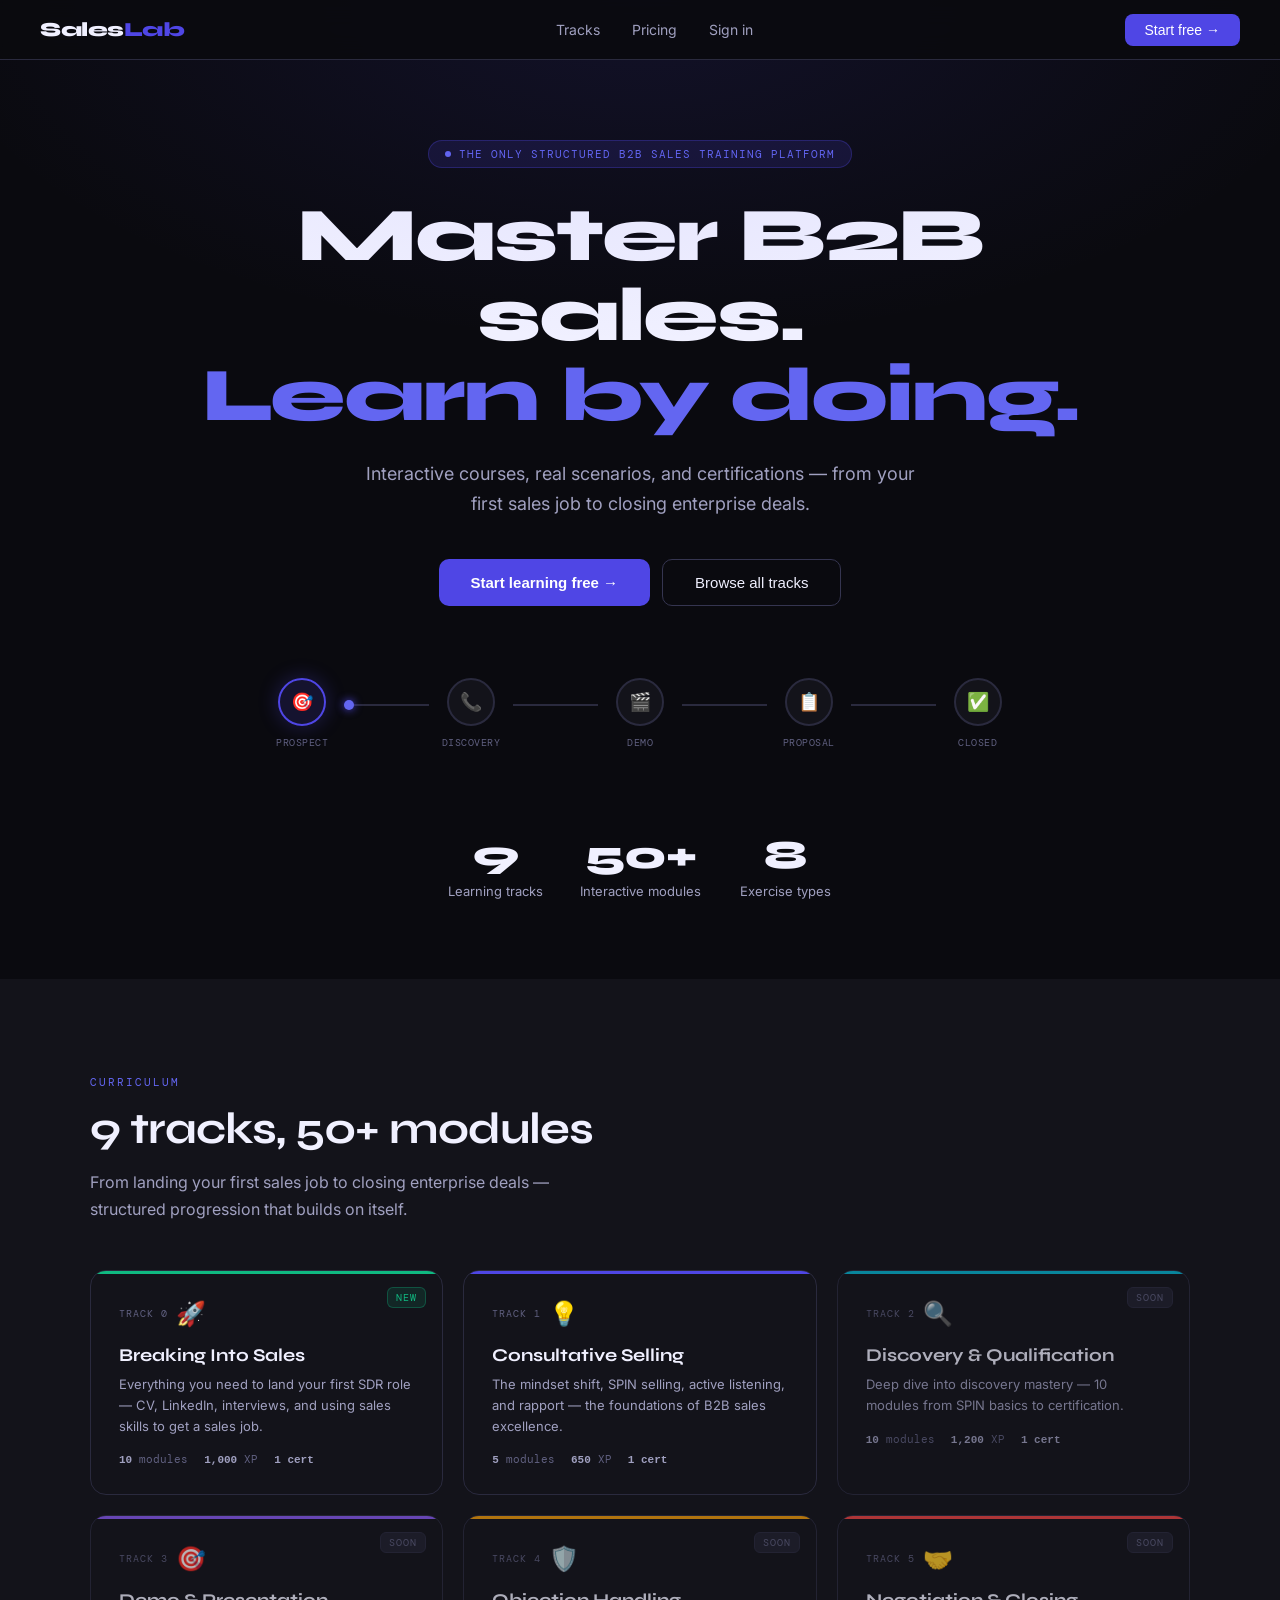
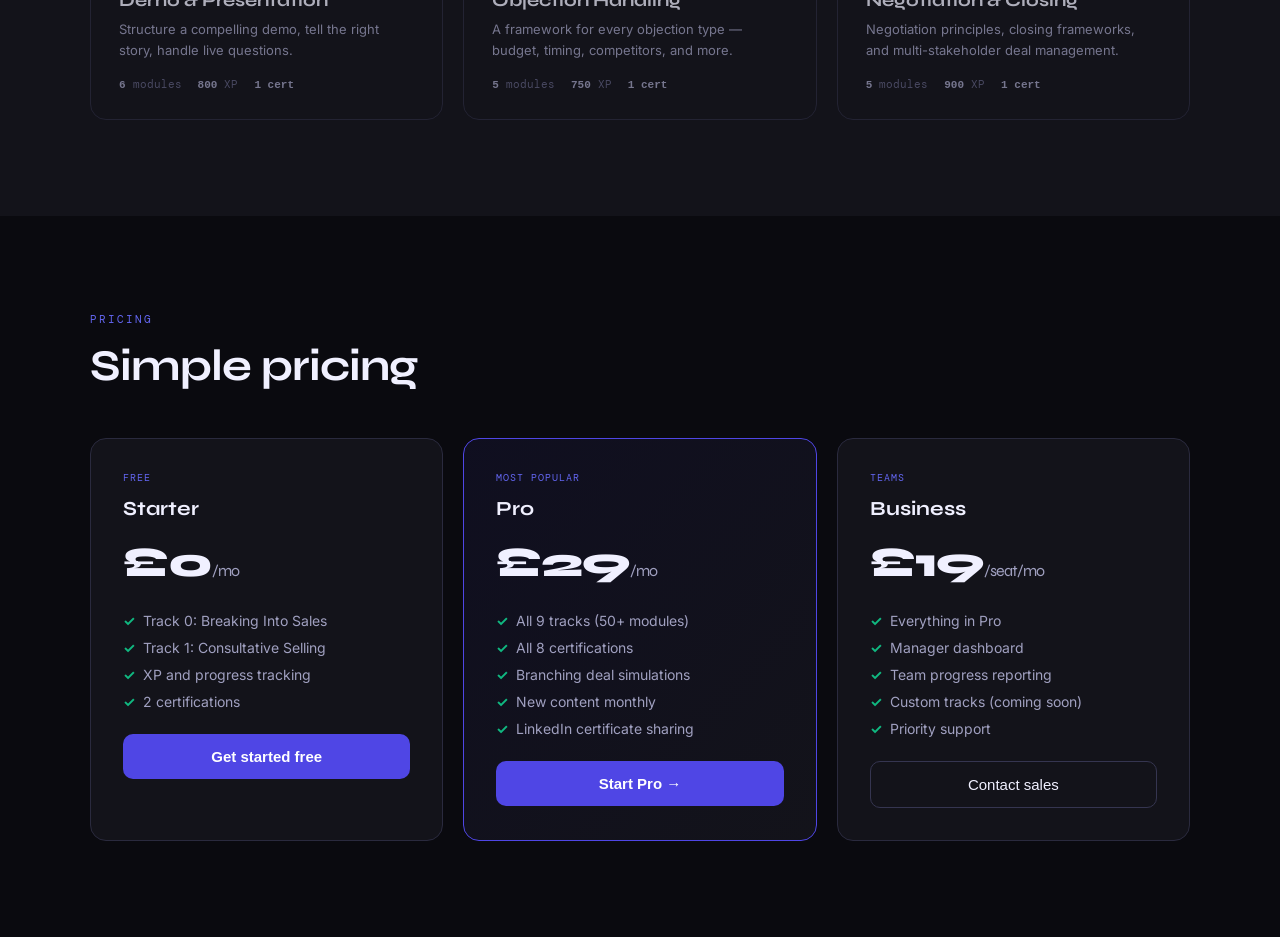
==== commit 6279838b: "Update index.html" ====
--- a/index.html
+++ b/index.html
@@ -350,6 +350,8 @@
 .cs-notify{background:var(--indigo-dim);border:1px solid rgba(79,70,229,0.3);border-radius:10px;padding:20px;display:inline-block}
 .cs-notify p{font-size:13px;color:var(--text2);margin-bottom:12px}
 
+.step-nav{display:none}
+.lesson-panel.active + .step-nav{display:flex}
 /* RESPONSIVE */
 @media(max-width:768px){
   .topnav{padding:0 16px}
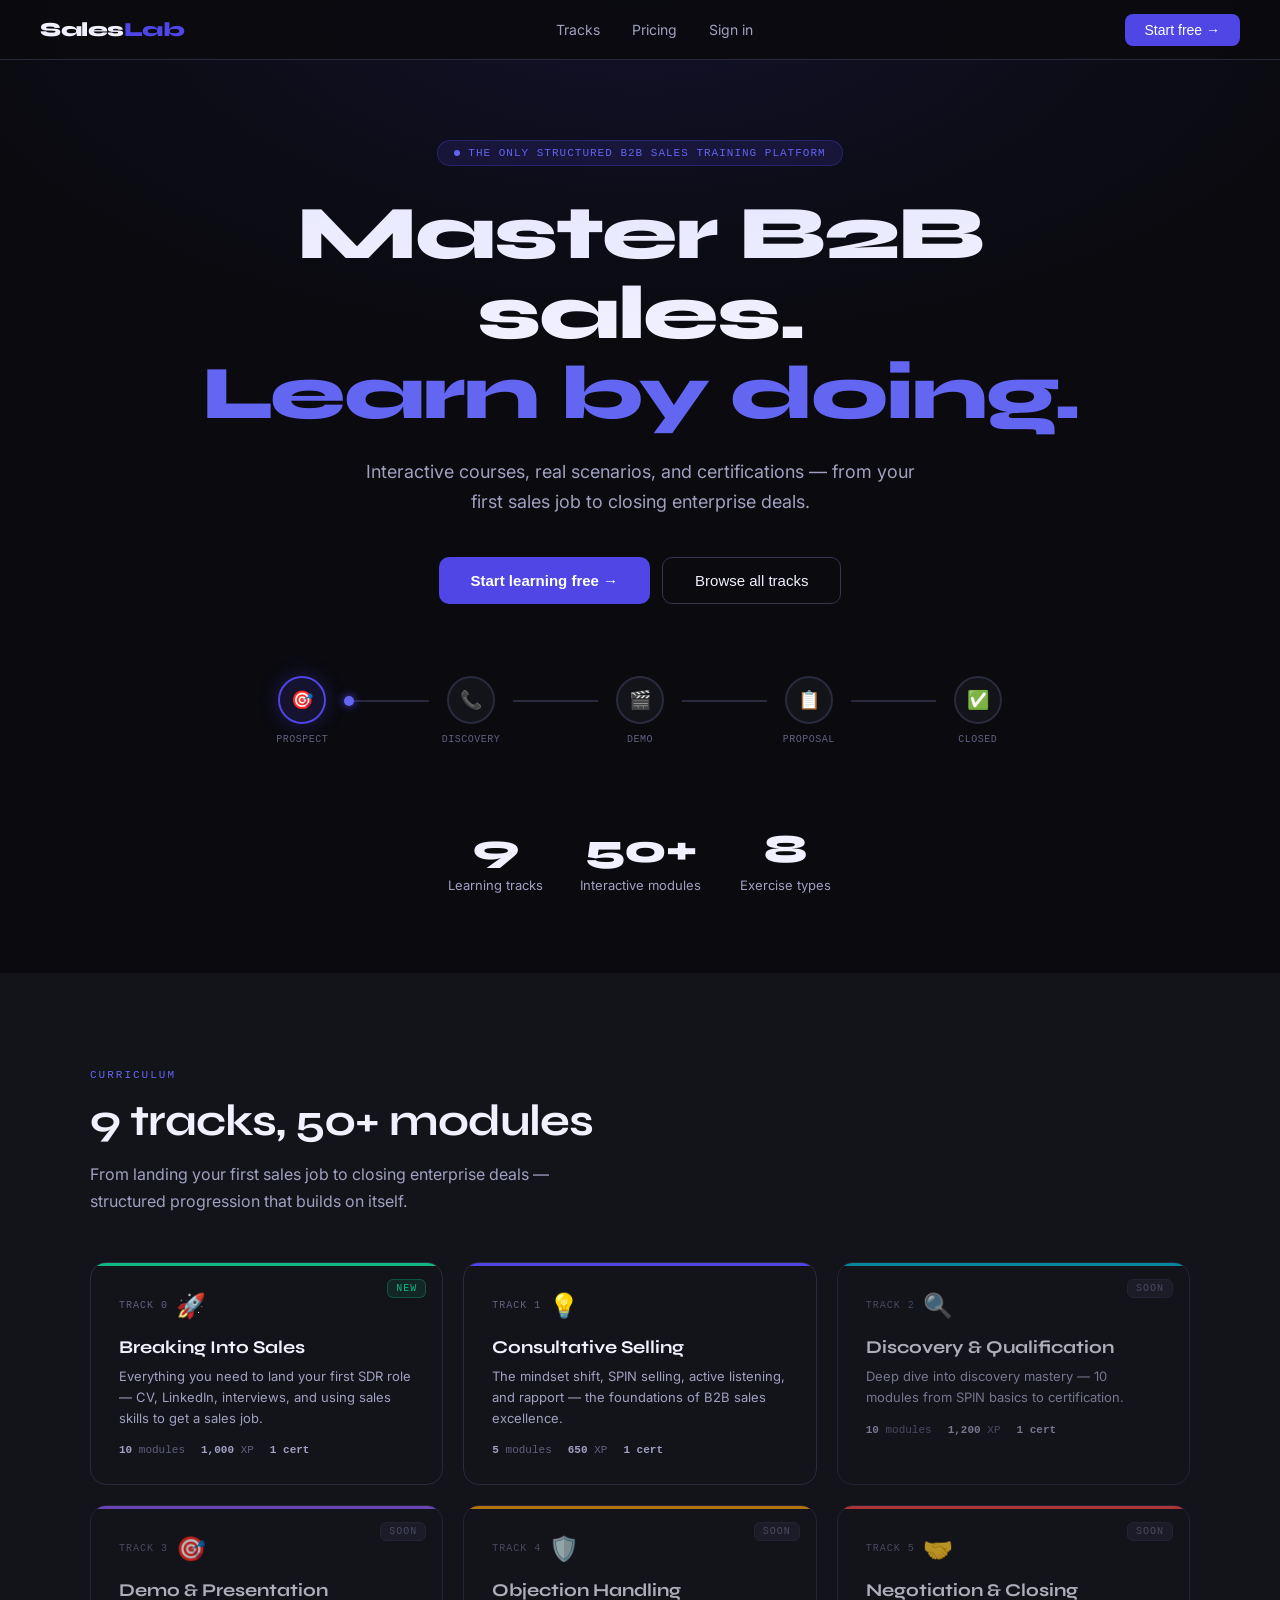
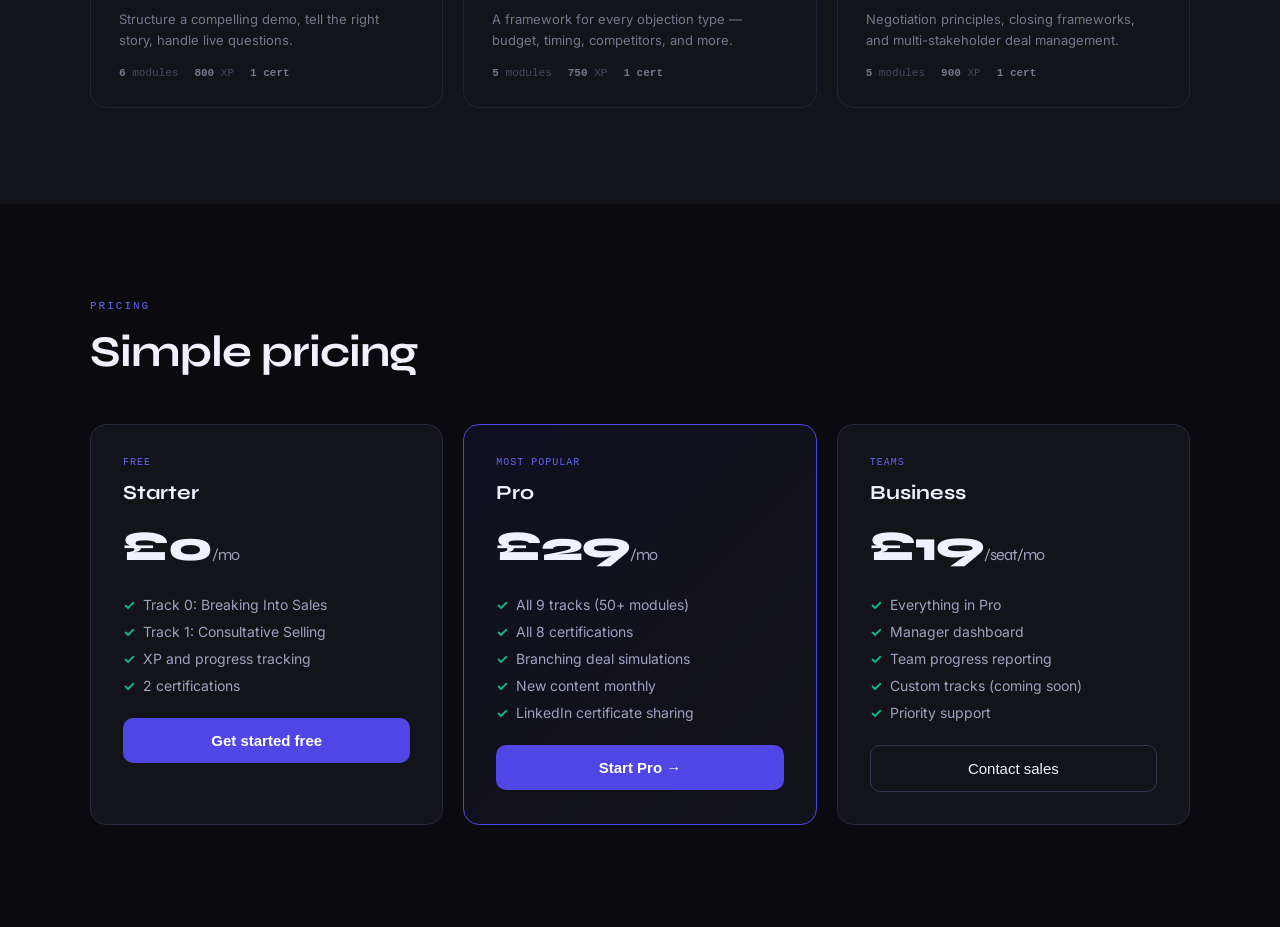
==== commit 26d5dd91: "index v4" ====
--- a/index.html
+++ b/index.html
@@ -3,9 +3,9 @@
 <head>
 <meta charset="UTF-8">
 <meta name="viewport" content="width=device-width, initial-scale=1.0">
-<title>SalesLab — Master B2B Sales</title>
+<title>SalesLab — B2B Sales Training Platform</title>
 <link rel="preconnect" href="https://fonts.googleapis.com">
-<link href="https://fonts.googleapis.com/css2?family=Syne:wght@400;600;700;800&family=Inter:wght@300;400;500;600&family=DM+Mono:wght@400;500&display=swap" rel="stylesheet">
+<link href="https://fonts.googleapis.com/css2?family=Inter:wght@300;400;500;600;700&family=Syne:wght@700;800&family=JetBrains+Mono:wght@400;500&display=swap" rel="stylesheet">
 <style>
 
 *,*::before,*::after{box-sizing:border-box;margin:0;padding:0}
@@ -531,6 +531,8 @@
 </section>
 
 </div>
+
+<div class="view" id="view-app">
 <div class="view" id="view-app">
 
 <div class="topnav">
@@ -555,279 +557,524 @@
 <div style="display:flex;align-items:center;gap:8px"><span class="tg-progress" id="t0-prog">0/10</span><span class="tg-chevron" id="t0-chev">▾</span></div>
 </div>
 <div class="track-lessons" id="t0-lessons">
-<div class="lesson-item " id="li-t0m1" onclick="lessonClick('t0m1')">
+<div class="lesson-item" id="li-t0m1" onclick="lessonClick('t0m1')">
 <div class="li-dot" id="dot-t0m1"></div>
 <span class="li-name">What Sales Actually Is</span>
 <span class="li-xp">75 XP</span>
 </div>
-<div class="lesson-item " id="li-t0m2" onclick="lessonClick('t0m2')">
+<div class="lesson-item" id="li-t0m2" onclick="lessonClick('t0m2')">
 <div class="li-dot" id="dot-t0m2"></div>
 <span class="li-name">Sales Career Paths</span>
 <span class="li-xp">75 XP</span>
 </div>
-<div class="lesson-item " id="li-t0m3" onclick="lessonClick('t0m3')">
+<div class="lesson-item" id="li-t0m3" onclick="lessonClick('t0m3')">
 <div class="li-dot" id="dot-t0m3"></div>
 <span class="li-name">How SaaS Sales Works</span>
 <span class="li-xp">100 XP</span>
 </div>
-<div class="lesson-item " id="li-t0m4" onclick="lessonClick('t0m4')">
+<div class="lesson-item" id="li-t0m4" onclick="lessonClick('t0m4')">
 <div class="li-dot" id="dot-t0m4"></div>
 <span class="li-name">Building A Sales CV</span>
 <span class="li-xp">100 XP</span>
 </div>
-<div class="lesson-item " id="li-t0m5" onclick="lessonClick('t0m5')">
+<div class="lesson-item" id="li-t0m5" onclick="lessonClick('t0m5')">
 <div class="li-dot" id="dot-t0m5"></div>
 <span class="li-name">LinkedIn Optimisation</span>
 <span class="li-xp">75 XP</span>
 </div>
-<div class="lesson-item " id="li-t0m6" onclick="lessonClick('t0m6')">
+<div class="lesson-item" id="li-t0m6" onclick="lessonClick('t0m6')">
 <div class="li-dot" id="dot-t0m6"></div>
-<span class="li-name">Finding SDR Jobs</span>
+<span class="li-name">Mindset and Resilience</span>
 <span class="li-xp">75 XP</span>
 </div>
-<div class="lesson-item " id="li-t0m7" onclick="lessonClick('t0m7')">
+<div class="lesson-item" id="li-t0m7" onclick="lessonClick('t0m7')">
 <div class="li-dot" id="dot-t0m7"></div>
-<span class="li-name">The SDR Interview</span>
+<span class="li-name">Your First 30 Days</span>
+<span class="li-xp">125 XP</span>
+</div>
+<div class="lesson-item" id="li-t0m8" onclick="lessonClick('t0m8')">
+<div class="li-dot" id="dot-t0m8"></div>
+<span class="li-name">CRM Fundamentals</span>
+<span class="li-xp">75 XP</span>
+</div>
+<div class="lesson-item" id="li-t0m9" onclick="lessonClick('t0m9')">
+<div class="li-dot" id="dot-t0m9"></div>
+<span class="li-name">Sales Metrics That Matter</span>
 <span class="li-xp">100 XP</span>
 </div>
-<div class="lesson-item " id="li-t0m8" onclick="lessonClick('t0m8')">
-<div class="li-dot" id="dot-t0m8"></div>
-<span class="li-name">Mock Interview Sim</span>
-<span class="li-xp">150 XP</span>
-</div>
-<div class="lesson-item " id="li-t0m9" onclick="lessonClick('t0m9')">
-<div class="li-dot" id="dot-t0m9"></div>
-<span class="li-name">Prospect For Your Job</span>
-<span class="li-xp">100 XP</span>
-</div>
-<div class="lesson-item " id="li-t0m10" onclick="lessonClick('t0m10')">
+<div class="lesson-item" id="li-t0m10" onclick="lessonClick('t0m10')">
 <div class="li-dot" id="dot-t0m10"></div>
-<span class="li-name">30-Day Action Plan</span>
-<span class="li-xp">150 XP</span>
+<span class="li-name">Certification: Breaking Into Sales</span>
+<span class="li-xp">200 XP</span>
 </div>
 </div></div>
 <div class="track-group">
-<div class="track-group-header" onclick="toggleTrack('t1')" style="--track-color:#4F46E5">
-<div class="tg-left"><span class="tg-icon">💡</span><span class="tg-name">Consultative Selling</span></div>
-<div style="display:flex;align-items:center;gap:8px"><span class="tg-progress" id="t1-prog">0/5</span><span class="tg-chevron" id="t1-chev">▾</span></div>
-</div>
-<div class="track-lessons" id="t1-lessons">
-<div class="lesson-item " id="li-t1m1" onclick="lessonClick('t1m1')">
-<div class="li-dot" id="dot-t1m1"></div>
-<span class="li-name">The Consultative Mindset</span>
+<div class="track-group-header" onclick="toggleTrack('c2')" style="--track-color:#6366F1">
+<div class="tg-left"><span class="tg-icon">📞</span><span class="tg-name">SDR to AE: Your First Year</span></div>
+<div style="display:flex;align-items:center;gap:8px"><span class="tg-progress" id="c2-prog">0/6</span><span class="tg-chevron" id="c2-chev">▾</span></div>
+</div>
+<div class="track-lessons" id="c2-lessons">
+<div class="lesson-item" id="li-c2m1" onclick="lessonClick('c2m1')">
+<div class="li-dot" id="dot-c2m1"></div>
+<span class="li-name">Understanding the SDR Role</span>
 <span class="li-xp">100 XP</span>
 </div>
-<div class="lesson-item " id="li-t1m2" onclick="lessonClick('t1m2')">
-<div class="li-dot" id="dot-t1m2"></div>
-<span class="li-name">Discovery & SPIN Selling</span>
+<div class="lesson-item" id="li-c2m2" onclick="lessonClick('c2m2')">
+<div class="li-dot" id="dot-c2m2"></div>
+<span class="li-name">Cold Calling Mastery</span>
 <span class="li-xp">150 XP</span>
 </div>
-<div class="lesson-item " id="li-t1m3" onclick="lessonClick('t1m3')">
-<div class="li-dot" id="dot-t1m3"></div>
-<span class="li-name">Active Listening</span>
-<span class="li-xp">100 XP</span>
-</div>
-<div class="lesson-item " id="li-t1m4" onclick="lessonClick('t1m4')">
-<div class="li-dot" id="dot-t1m4"></div>
-<span class="li-name">Building Rapport</span>
-<span class="li-xp">100 XP</span>
-</div>
-<div class="lesson-item " id="li-t1m5" onclick="lessonClick('t1m5')">
-<div class="li-dot" id="dot-t1m5"></div>
-<span class="li-name">Track 1 Certification</span>
-<span class="li-xp">200 XP</span>
+<div class="lesson-item" id="li-c2m3" onclick="lessonClick('c2m3')">
+<div class="li-dot" id="dot-c2m3"></div>
+<span class="li-name">Email Prospecting</span>
+<span class="li-xp">125 XP</span>
+</div>
+<div class="lesson-item" id="li-c2m4" onclick="lessonClick('c2m4')">
+<div class="li-dot" id="dot-c2m4"></div>
+<span class="li-name">LinkedIn Prospecting</span>
+<span class="li-xp">Soon</span>
+</div>
+<div class="lesson-item" id="li-c2m5" onclick="lessonClick('c2m5')">
+<div class="li-dot" id="dot-c2m5"></div>
+<span class="li-name">SDR-AE Partnership</span>
+<span class="li-xp">Soon</span>
+</div>
+<div class="lesson-item" id="li-c2m6" onclick="lessonClick('c2m6')">
+<div class="li-dot" id="dot-c2m6"></div>
+<span class="li-name">Getting Promoted to AE</span>
+<span class="li-xp">Soon</span>
 </div>
 </div></div>
 <div class="track-group">
-<div class="track-group-header" onclick="toggleTrack('t2')" style="--track-color:#06B6D4">
-<div class="tg-left"><span class="tg-icon">🔍</span><span class="tg-name">Discovery & Qualification</span></div>
-<div style="display:flex;align-items:center;gap:8px"><span class="tg-progress" id="t2-prog">0/7</span><span class="tg-chevron" id="t2-chev">▾</span></div>
-</div>
-<div class="track-lessons" id="t2-lessons">
-<div class="lesson-item locked" id="li-t2m1" onclick="lessonClick('t2m1')">
-<div class="li-dot" id="dot-t2m1"></div>
-<span class="li-name">Introduction to Discovery</span>
-<span class="li-xp">Soon</span>
-</div>
-<div class="lesson-item locked" id="li-t2m2" onclick="lessonClick('t2m2')">
-<div class="li-dot" id="dot-t2m2"></div>
-<span class="li-name">SPIN Deep Dive</span>
-<span class="li-xp">Soon</span>
-</div>
-<div class="lesson-item locked" id="li-t2m3" onclick="lessonClick('t2m3')">
-<div class="li-dot" id="dot-t2m3"></div>
-<span class="li-name">Situation Questions</span>
-<span class="li-xp">Soon</span>
-</div>
-<div class="lesson-item locked" id="li-t2m4" onclick="lessonClick('t2m4')">
-<div class="li-dot" id="dot-t2m4"></div>
-<span class="li-name">Problem Questions</span>
-<span class="li-xp">Soon</span>
-</div>
-<div class="lesson-item locked" id="li-t2m5" onclick="lessonClick('t2m5')">
-<div class="li-dot" id="dot-t2m5"></div>
+<div class="track-group-header" onclick="toggleTrack('c3')" style="--track-color:#8B5CF6">
+<div class="tg-left"><span class="tg-icon">🗣️</span><span class="tg-name">Advanced Discovery</span></div>
+<div style="display:flex;align-items:center;gap:8px"><span class="tg-progress" id="c3-prog">Soon</span><span class="tg-chevron" id="c3-chev">▾</span><span style="font-size:10px;opacity:0.5">🔒</span></div>
+</div>
+<div class="track-lessons" id="c3-lessons">
+<div class="lesson-item locked" id="li-c3m1" onclick="lessonClick('c3m1')">
+<div class="li-dot" id="dot-c3m1"></div>
+<span class="li-name">Discovery Meeting Framework</span>
+<span class="li-xp">Soon</span>
+</div>
+<div class="lesson-item locked" id="li-c3m2" onclick="lessonClick('c3m2')">
+<div class="li-dot" id="dot-c3m2"></div>
 <span class="li-name">Implication Questions</span>
 <span class="li-xp">Soon</span>
 </div>
-<div class="lesson-item locked" id="li-t2m6" onclick="lessonClick('t2m6')">
-<div class="li-dot" id="dot-t2m6"></div>
-<span class="li-name">Need-Payoff Questions</span>
-<span class="li-xp">Soon</span>
-</div>
-<div class="lesson-item locked" id="li-t2m7" onclick="lessonClick('t2m7')">
-<div class="li-dot" id="dot-t2m7"></div>
-<span class="li-name">Discovery Call Structure</span>
+<div class="lesson-item locked" id="li-c3m3" onclick="lessonClick('c3m3')">
+<div class="li-dot" id="dot-c3m3"></div>
+<span class="li-name">Multi-Stakeholder Discovery</span>
 <span class="li-xp">Soon</span>
 </div>
 </div></div>
 <div class="track-group">
-<div class="track-group-header" onclick="toggleTrack('t3')" style="--track-color:#8B5CF6">
-<div class="tg-left"><span class="tg-icon">🎯</span><span class="tg-name">Demo & Presentation</span></div>
-<div style="display:flex;align-items:center;gap:8px"><span class="tg-progress" id="t3-prog">0/3</span><span class="tg-chevron" id="t3-chev">▾</span></div>
-</div>
-<div class="track-lessons" id="t3-lessons">
-<div class="lesson-item locked" id="li-t3m1" onclick="lessonClick('t3m1')">
-<div class="li-dot" id="dot-t3m1"></div>
-<span class="li-name">Demo Fundamentals</span>
-<span class="li-xp">Soon</span>
-</div>
-<div class="lesson-item locked" id="li-t3m2" onclick="lessonClick('t3m2')">
-<div class="li-dot" id="dot-t3m2"></div>
-<span class="li-name">Storytelling in Sales</span>
-<span class="li-xp">Soon</span>
-</div>
-<div class="lesson-item locked" id="li-t3m3" onclick="lessonClick('t3m3')">
-<div class="li-dot" id="dot-t3m3"></div>
-<span class="li-name">Handling Live Questions</span>
+<div class="track-group-header" onclick="toggleTrack('c4')" style="--track-color:#EC4899">
+<div class="tg-left"><span class="tg-icon">🤝</span><span class="tg-name">Stakeholder Mapping</span></div>
+<div style="display:flex;align-items:center;gap:8px"><span class="tg-progress" id="c4-prog">Soon</span><span class="tg-chevron" id="c4-chev">▾</span><span style="font-size:10px;opacity:0.5">🔒</span></div>
+</div>
+<div class="track-lessons" id="c4-lessons">
+<div class="lesson-item locked" id="li-c4m1" onclick="lessonClick('c4m1')">
+<div class="li-dot" id="dot-c4m1"></div>
+<span class="li-name">The Buying Committee</span>
+<span class="li-xp">Soon</span>
+</div>
+<div class="lesson-item locked" id="li-c4m2" onclick="lessonClick('c4m2')">
+<div class="li-dot" id="dot-c4m2"></div>
+<span class="li-name">Influence Matrix</span>
+<span class="li-xp">Soon</span>
+</div>
+<div class="lesson-item locked" id="li-c4m3" onclick="lessonClick('c4m3')">
+<div class="li-dot" id="dot-c4m3"></div>
+<span class="li-name">Selling to Finance</span>
 <span class="li-xp">Soon</span>
 </div>
 </div></div>
 <div class="track-group">
-<div class="track-group-header" onclick="toggleTrack('t4')" style="--track-color:#F59E0B">
-<div class="tg-left"><span class="tg-icon">🛡️</span><span class="tg-name">Objection Handling</span></div>
-<div style="display:flex;align-items:center;gap:8px"><span class="tg-progress" id="t4-prog">0/4</span><span class="tg-chevron" id="t4-chev">▾</span></div>
-</div>
-<div class="track-lessons" id="t4-lessons">
-<div class="lesson-item locked" id="li-t4m1" onclick="lessonClick('t4m1')">
-<div class="li-dot" id="dot-t4m1"></div>
-<span class="li-name">The Objection Framework</span>
-<span class="li-xp">Soon</span>
-</div>
-<div class="lesson-item locked" id="li-t4m2" onclick="lessonClick('t4m2')">
-<div class="li-dot" id="dot-t4m2"></div>
-<span class="li-name">Budget & Pricing</span>
-<span class="li-xp">Soon</span>
-</div>
-<div class="lesson-item locked" id="li-t4m3" onclick="lessonClick('t4m3')">
-<div class="li-dot" id="dot-t4m3"></div>
-<span class="li-name">Competitor Objections</span>
-<span class="li-xp">Soon</span>
-</div>
-<div class="lesson-item locked" id="li-t4m4" onclick="lessonClick('t4m4')">
-<div class="li-dot" id="dot-t4m4"></div>
-<span class="li-name">Timing & Priority</span>
+<div class="track-group-header" onclick="toggleTrack('c5')" style="--track-color:#F59E0B">
+<div class="tg-left"><span class="tg-icon">📊</span><span class="tg-name">Building the Business Case</span></div>
+<div style="display:flex;align-items:center;gap:8px"><span class="tg-progress" id="c5-prog">Soon</span><span class="tg-chevron" id="c5-chev">▾</span><span style="font-size:10px;opacity:0.5">🔒</span></div>
+</div>
+<div class="track-lessons" id="c5-lessons">
+<div class="lesson-item locked" id="li-c5m1" onclick="lessonClick('c5m1')">
+<div class="li-dot" id="dot-c5m1"></div>
+<span class="li-name">Cost of Inaction</span>
+<span class="li-xp">Soon</span>
+</div>
+<div class="lesson-item locked" id="li-c5m2" onclick="lessonClick('c5m2')">
+<div class="li-dot" id="dot-c5m2"></div>
+<span class="li-name">ROI Model</span>
+<span class="li-xp">Soon</span>
+</div>
+<div class="lesson-item locked" id="li-c5m3" onclick="lessonClick('c5m3')">
+<div class="li-dot" id="dot-c5m3"></div>
+<span class="li-name">Presenting to the EB</span>
 <span class="li-xp">Soon</span>
 </div>
 </div></div>
 <div class="track-group">
-<div class="track-group-header" onclick="toggleTrack('t5')" style="--track-color:#EF4444">
-<div class="tg-left"><span class="tg-icon">🤝</span><span class="tg-name">Negotiation & Closing</span></div>
-<div style="display:flex;align-items:center;gap:8px"><span class="tg-progress" id="t5-prog">0/3</span><span class="tg-chevron" id="t5-chev">▾</span></div>
-</div>
-<div class="track-lessons" id="t5-lessons">
-<div class="lesson-item locked" id="li-t5m1" onclick="lessonClick('t5m1')">
-<div class="li-dot" id="dot-t5m1"></div>
-<span class="li-name">Negotiation Principles</span>
-<span class="li-xp">Soon</span>
-</div>
-<div class="lesson-item locked" id="li-t5m2" onclick="lessonClick('t5m2')">
-<div class="li-dot" id="dot-t5m2"></div>
-<span class="li-name">Closing Techniques</span>
-<span class="li-xp">Soon</span>
-</div>
-<div class="lesson-item locked" id="li-t5m3" onclick="lessonClick('t5m3')">
-<div class="li-dot" id="dot-t5m3"></div>
-<span class="li-name">Multi-thread Deals</span>
+<div class="track-group-header" onclick="toggleTrack('c6')" style="--track-color:#06B6D4">
+<div class="tg-left"><span class="tg-icon">🔬</span><span class="tg-name">Solution Selling</span></div>
+<div style="display:flex;align-items:center;gap:8px"><span class="tg-progress" id="c6-prog">Soon</span><span class="tg-chevron" id="c6-chev">▾</span><span style="font-size:10px;opacity:0.5">🔒</span></div>
+</div>
+<div class="track-lessons" id="c6-lessons">
+<div class="lesson-item locked" id="li-c6m1" onclick="lessonClick('c6m1')">
+<div class="li-dot" id="dot-c6m1"></div>
+<span class="li-name">Features to Outcomes</span>
+<span class="li-xp">Soon</span>
+</div>
+<div class="lesson-item locked" id="li-c6m2" onclick="lessonClick('c6m2')">
+<div class="li-dot" id="dot-c6m2"></div>
+<span class="li-name">High-Impact Demo</span>
+<span class="li-xp">Soon</span>
+</div>
+<div class="lesson-item locked" id="li-c6m3" onclick="lessonClick('c6m3')">
+<div class="li-dot" id="dot-c6m3"></div>
+<span class="li-name">Proof of Concept</span>
 <span class="li-xp">Soon</span>
 </div>
 </div></div>
 <div class="track-group">
-<div class="track-group-header" onclick="toggleTrack('t6')" style="--track-color:#6366F1">
-<div class="tg-left"><span class="tg-icon">🏢</span><span class="tg-name">Enterprise Sales</span></div>
-<div style="display:flex;align-items:center;gap:8px"><span class="tg-progress" id="t6-prog">0/3</span><span class="tg-chevron" id="t6-chev">▾</span></div>
-</div>
-<div class="track-lessons" id="t6-lessons">
-<div class="lesson-item locked" id="li-t6m1" onclick="lessonClick('t6m1')">
-<div class="li-dot" id="dot-t6m1"></div>
-<span class="li-name">Enterprise vs SMB</span>
-<span class="li-xp">Soon</span>
-</div>
-<div class="lesson-item locked" id="li-t6m2" onclick="lessonClick('t6m2')">
-<div class="li-dot" id="dot-t6m2"></div>
-<span class="li-name">Stakeholder Mapping</span>
-<span class="li-xp">Soon</span>
-</div>
-<div class="lesson-item locked" id="li-t6m3" onclick="lessonClick('t6m3')">
-<div class="li-dot" id="dot-t6m3"></div>
-<span class="li-name">MEDDIC Framework</span>
+<div class="track-group-header" onclick="toggleTrack('c7')" style="--track-color:#84CC16">
+<div class="tg-left"><span class="tg-icon">📩</span><span class="tg-name">Proposals and Pricing</span></div>
+<div style="display:flex;align-items:center;gap:8px"><span class="tg-progress" id="c7-prog">Soon</span><span class="tg-chevron" id="c7-chev">▾</span><span style="font-size:10px;opacity:0.5">🔒</span></div>
+</div>
+<div class="track-lessons" id="c7-lessons">
+<div class="lesson-item locked" id="li-c7m1" onclick="lessonClick('c7m1')">
+<div class="li-dot" id="dot-c7m1"></div>
+<span class="li-name">Proposal Structure</span>
+<span class="li-xp">Soon</span>
+</div>
+<div class="lesson-item locked" id="li-c7m2" onclick="lessonClick('c7m2')">
+<div class="li-dot" id="dot-c7m2"></div>
+<span class="li-name">Pricing Strategy</span>
+<span class="li-xp">Soon</span>
+</div>
+<div class="lesson-item locked" id="li-c7m3" onclick="lessonClick('c7m3')">
+<div class="li-dot" id="dot-c7m3"></div>
+<span class="li-name">Executive Summary</span>
 <span class="li-xp">Soon</span>
 </div>
 </div></div>
 <div class="track-group">
-<div class="track-group-header" onclick="toggleTrack('t7')" style="--track-color:#10B981">
-<div class="tg-left"><span class="tg-icon">📈</span><span class="tg-name">Career Development</span></div>
-<div style="display:flex;align-items:center;gap:8px"><span class="tg-progress" id="t7-prog">0/3</span><span class="tg-chevron" id="t7-chev">▾</span></div>
-</div>
-<div class="track-lessons" id="t7-lessons">
-<div class="lesson-item locked" id="li-t7m1" onclick="lessonClick('t7m1')">
-<div class="li-dot" id="dot-t7m1"></div>
-<span class="li-name">Building Your Pipeline</span>
-<span class="li-xp">Soon</span>
-</div>
-<div class="lesson-item locked" id="li-t7m2" onclick="lessonClick('t7m2')">
-<div class="li-dot" id="dot-t7m2"></div>
-<span class="li-name">Sales Metrics & KPIs</span>
-<span class="li-xp">Soon</span>
-</div>
-<div class="lesson-item locked" id="li-t7m3" onclick="lessonClick('t7m3')">
-<div class="li-dot" id="dot-t7m3"></div>
-<span class="li-name">Moving to AE</span>
+<div class="track-group-header" onclick="toggleTrack('c8')" style="--track-color:#F97316">
+<div class="tg-left"><span class="tg-icon">🔁</span><span class="tg-name">Closing Strategies</span></div>
+<div style="display:flex;align-items:center;gap:8px"><span class="tg-progress" id="c8-prog">Soon</span><span class="tg-chevron" id="c8-chev">▾</span><span style="font-size:10px;opacity:0.5">🔒</span></div>
+</div>
+<div class="track-lessons" id="c8-lessons">
+<div class="lesson-item locked" id="li-c8m1" onclick="lessonClick('c8m1')">
+<div class="li-dot" id="dot-c8m1"></div>
+<span class="li-name">What Closing Actually Is</span>
+<span class="li-xp">Soon</span>
+</div>
+<div class="lesson-item locked" id="li-c8m2" onclick="lessonClick('c8m2')">
+<div class="li-dot" id="dot-c8m2"></div>
+<span class="li-name">Mutual Action Plans</span>
+<span class="li-xp">Soon</span>
+</div>
+<div class="lesson-item locked" id="li-c8m3" onclick="lessonClick('c8m3')">
+<div class="li-dot" id="dot-c8m3"></div>
+<span class="li-name">Stalled Deals</span>
 <span class="li-xp">Soon</span>
 </div>
 </div></div>
 <div class="track-group">
-<div class="track-group-header" onclick="toggleTrack('t8')" style="--track-color:#F59E0B">
-<div class="tg-left"><span class="tg-icon">🏋️</span><span class="tg-name">Practice Arena</span></div>
-<div style="display:flex;align-items:center;gap:8px"><span class="tg-progress" id="t8-prog">0/3</span><span class="tg-chevron" id="t8-chev">▾</span></div>
-</div>
-<div class="track-lessons" id="t8-lessons">
-<div class="lesson-item locked" id="li-t8m1" onclick="lessonClick('t8m1')">
-<div class="li-dot" id="dot-t8m1"></div>
-<span class="li-name">Cold Call Simulator</span>
-<span class="li-xp">Soon</span>
-</div>
-<div class="lesson-item locked" id="li-t8m2" onclick="lessonClick('t8m2')">
-<div class="li-dot" id="dot-t8m2"></div>
-<span class="li-name">Objection Gauntlet</span>
-<span class="li-xp">Soon</span>
-</div>
-<div class="lesson-item locked" id="li-t8m3" onclick="lessonClick('t8m3')">
-<div class="li-dot" id="dot-t8m3"></div>
-<span class="li-name">Deal Review Workshop</span>
+<div class="track-group-header" onclick="toggleTrack('c9')" style="--track-color:#14B8A6">
+<div class="tg-left"><span class="tg-icon">🏢</span><span class="tg-name">Account Management</span></div>
+<div style="display:flex;align-items:center;gap:8px"><span class="tg-progress" id="c9-prog">Soon</span><span class="tg-chevron" id="c9-chev">▾</span><span style="font-size:10px;opacity:0.5">🔒</span></div>
+</div>
+<div class="track-lessons" id="c9-lessons">
+<div class="lesson-item locked" id="li-c9m1" onclick="lessonClick('c9m1')">
+<div class="li-dot" id="dot-c9m1"></div>
+<span class="li-name">AE-to-CSM Handover</span>
+<span class="li-xp">Soon</span>
+</div>
+<div class="lesson-item locked" id="li-c9m2" onclick="lessonClick('c9m2')">
+<div class="li-dot" id="dot-c9m2"></div>
+<span class="li-name">QBRs</span>
+<span class="li-xp">Soon</span>
+</div>
+<div class="lesson-item locked" id="li-c9m3" onclick="lessonClick('c9m3')">
+<div class="li-dot" id="dot-c9m3"></div>
+<span class="li-name">Expansion Motions</span>
 <span class="li-xp">Soon</span>
 </div>
 </div></div>
+<div class="track-group">
+<div class="track-group-header" onclick="toggleTrack('c10')" style="--track-color:#3B82F6">
+<div class="tg-left"><span class="tg-icon">🔍</span><span class="tg-name">SPIN Selling</span></div>
+<div style="display:flex;align-items:center;gap:8px"><span class="tg-progress" id="c10-prog">0/3</span><span class="tg-chevron" id="c10-chev">▾</span></div>
+</div>
+<div class="track-lessons" id="c10-lessons">
+<div class="lesson-item" id="li-c10m1" onclick="lessonClick('c10m1')">
+<div class="li-dot" id="dot-c10m1"></div>
+<span class="li-name">The Four Question Types</span>
+<span class="li-xp">100 XP</span>
+</div>
+<div class="lesson-item" id="li-c10m2" onclick="lessonClick('c10m2')">
+<div class="li-dot" id="dot-c10m2"></div>
+<span class="li-name">SPIN Question Bank</span>
+<span class="li-xp">150 XP</span>
+</div>
+<div class="lesson-item" id="li-c10m3" onclick="lessonClick('c10m3')">
+<div class="li-dot" id="dot-c10m3"></div>
+<span class="li-name">SPIN in Enterprise</span>
+<span class="li-xp">Soon</span>
+</div>
+</div></div>
+<div class="track-group">
+<div class="track-group-header" onclick="toggleTrack('c11')" style="--track-color:#10B981">
+<div class="tg-left"><span class="tg-icon">✅</span><span class="tg-name">BANT Qualification</span></div>
+<div style="display:flex;align-items:center;gap:8px"><span class="tg-progress" id="c11-prog">0/3</span><span class="tg-chevron" id="c11-chev">▾</span></div>
+</div>
+<div class="track-lessons" id="c11-lessons">
+<div class="lesson-item" id="li-c11m1" onclick="lessonClick('c11m1')">
+<div class="li-dot" id="dot-c11m1"></div>
+<span class="li-name">The BANT Framework</span>
+<span class="li-xp">100 XP</span>
+</div>
+<div class="lesson-item" id="li-c11m2" onclick="lessonClick('c11m2')">
+<div class="li-dot" id="dot-c11m2"></div>
+<span class="li-name">BANT Diagnostic Conversation</span>
+<span class="li-xp">150 XP</span>
+</div>
+<div class="lesson-item" id="li-c11m3" onclick="lessonClick('c11m3')">
+<div class="li-dot" id="dot-c11m3"></div>
+<span class="li-name">BANT at Scale</span>
+<span class="li-xp">Soon</span>
+</div>
+</div></div>
+<div class="track-group">
+<div class="track-group-header" onclick="toggleTrack('c12')" style="--track-color:#6366F1">
+<div class="tg-left"><span class="tg-icon">🏆</span><span class="tg-name">MEDDPICC</span></div>
+<div style="display:flex;align-items:center;gap:8px"><span class="tg-progress" id="c12-prog">0/3</span><span class="tg-chevron" id="c12-chev">▾</span></div>
+</div>
+<div class="track-lessons" id="c12-lessons">
+<div class="lesson-item" id="li-c12m1" onclick="lessonClick('c12m1')">
+<div class="li-dot" id="dot-c12m1"></div>
+<span class="li-name">The MEDDPICC Framework</span>
+<span class="li-xp">125 XP</span>
+</div>
+<div class="lesson-item" id="li-c12m2" onclick="lessonClick('c12m2')">
+<div class="li-dot" id="dot-c12m2"></div>
+<span class="li-name">Champion Development</span>
+<span class="li-xp">150 XP</span>
+</div>
+<div class="lesson-item" id="li-c12m3" onclick="lessonClick('c12m3')">
+<div class="li-dot" id="dot-c12m3"></div>
+<span class="li-name">Economic Buyer Strategy</span>
+<span class="li-xp">Soon</span>
+</div>
+</div></div>
+<div class="track-group">
+<div class="track-group-header" onclick="toggleTrack('c13')" style="--track-color:#8B5CF6">
+<div class="tg-left"><span class="tg-icon">📋</span><span class="tg-name">Negotiation</span></div>
+<div style="display:flex;align-items:center;gap:8px"><span class="tg-progress" id="c13-prog">Soon</span><span class="tg-chevron" id="c13-chev">▾</span><span style="font-size:10px;opacity:0.5">🔒</span></div>
+</div>
+<div class="track-lessons" id="c13-lessons">
+<div class="lesson-item locked" id="li-c13m1" onclick="lessonClick('c13m1')">
+<div class="li-dot" id="dot-c13m1"></div>
+<span class="li-name">Negotiation Principles</span>
+<span class="li-xp">Soon</span>
+</div>
+<div class="lesson-item locked" id="li-c13m2" onclick="lessonClick('c13m2')">
+<div class="li-dot" id="dot-c13m2"></div>
+<span class="li-name">BATNA and Anchoring</span>
+<span class="li-xp">Soon</span>
+</div>
+<div class="lesson-item locked" id="li-c13m3" onclick="lessonClick('c13m3')">
+<div class="li-dot" id="dot-c13m3"></div>
+<span class="li-name">Procurement Tactics</span>
+<span class="li-xp">Soon</span>
+</div>
+</div></div>
+<div class="track-group">
+<div class="track-group-header" onclick="toggleTrack('c14')" style="--track-color:#EC4899">
+<div class="tg-left"><span class="tg-icon">🛡️</span><span class="tg-name">Objection Handling</span></div>
+<div style="display:flex;align-items:center;gap:8px"><span class="tg-progress" id="c14-prog">0/3</span><span class="tg-chevron" id="c14-chev">▾</span></div>
+</div>
+<div class="track-lessons" id="c14-lessons">
+<div class="lesson-item" id="li-c14m1" onclick="lessonClick('c14m1')">
+<div class="li-dot" id="dot-c14m1"></div>
+<span class="li-name">What Objections Are</span>
+<span class="li-xp">100 XP</span>
+</div>
+<div class="lesson-item" id="li-c14m2" onclick="lessonClick('c14m2')">
+<div class="li-dot" id="dot-c14m2"></div>
+<span class="li-name">Objection Prevention</span>
+<span class="li-xp">150 XP</span>
+</div>
+<div class="lesson-item" id="li-c14m3" onclick="lessonClick('c14m3')">
+<div class="li-dot" id="dot-c14m3"></div>
+<span class="li-name">Competitor Objections</span>
+<span class="li-xp">Soon</span>
+</div>
+</div></div>
+<div class="track-group">
+<div class="track-group-header" onclick="toggleTrack('c15')" style="--track-color:#F59E0B">
+<div class="tg-left"><span class="tg-icon">📞</span><span class="tg-name">Outbound Sequences</span></div>
+<div style="display:flex;align-items:center;gap:8px"><span class="tg-progress" id="c15-prog">Soon</span><span class="tg-chevron" id="c15-chev">▾</span><span style="font-size:10px;opacity:0.5">🔒</span></div>
+</div>
+<div class="track-lessons" id="c15-lessons">
+<div class="lesson-item locked" id="li-c15m1" onclick="lessonClick('c15m1')">
+<div class="li-dot" id="dot-c15m1"></div>
+<span class="li-name">Sequence Design</span>
+<span class="li-xp">Soon</span>
+</div>
+<div class="lesson-item locked" id="li-c15m2" onclick="lessonClick('c15m2')">
+<div class="li-dot" id="dot-c15m2"></div>
+<span class="li-name">Personalisation at Scale</span>
+<span class="li-xp">Soon</span>
+</div>
+<div class="lesson-item locked" id="li-c15m3" onclick="lessonClick('c15m3')">
+<div class="li-dot" id="dot-c15m3"></div>
+<span class="li-name">Intent Signals</span>
+<span class="li-xp">Soon</span>
+</div>
+</div></div>
+<div class="track-group">
+<div class="track-group-header" onclick="toggleTrack('c16')" style="--track-color:#06B6D4">
+<div class="tg-left"><span class="tg-icon">🎯</span><span class="tg-name">Account-Based Selling</span></div>
+<div style="display:flex;align-items:center;gap:8px"><span class="tg-progress" id="c16-prog">Soon</span><span class="tg-chevron" id="c16-chev">▾</span><span style="font-size:10px;opacity:0.5">🔒</span></div>
+</div>
+<div class="track-lessons" id="c16-lessons">
+<div class="lesson-item locked" id="li-c16m1" onclick="lessonClick('c16m1')">
+<div class="li-dot" id="dot-c16m1"></div>
+<span class="li-name">ABS Fundamentals</span>
+<span class="li-xp">Soon</span>
+</div>
+<div class="lesson-item locked" id="li-c16m2" onclick="lessonClick('c16m2')">
+<div class="li-dot" id="dot-c16m2"></div>
+<span class="li-name">Target Account Lists</span>
+<span class="li-xp">Soon</span>
+</div>
+<div class="lesson-item locked" id="li-c16m3" onclick="lessonClick('c16m3')">
+<div class="li-dot" id="dot-c16m3"></div>
+<span class="li-name">Multi-Channel Pursuit</span>
+<span class="li-xp">Soon</span>
+</div>
+</div></div>
+<div class="track-group">
+<div class="track-group-header" onclick="toggleTrack('c17')" style="--track-color:#84CC16">
+<div class="tg-left"><span class="tg-icon">🤖</span><span class="tg-name">Sales Technology</span></div>
+<div style="display:flex;align-items:center;gap:8px"><span class="tg-progress" id="c17-prog">Soon</span><span class="tg-chevron" id="c17-chev">▾</span><span style="font-size:10px;opacity:0.5">🔒</span></div>
+</div>
+<div class="track-lessons" id="c17-lessons">
+<div class="lesson-item locked" id="li-c17m1" onclick="lessonClick('c17m1')">
+<div class="li-dot" id="dot-c17m1"></div>
+<span class="li-name">CRM Hygiene</span>
+<span class="li-xp">Soon</span>
+</div>
+<div class="lesson-item locked" id="li-c17m2" onclick="lessonClick('c17m2')">
+<div class="li-dot" id="dot-c17m2"></div>
+<span class="li-name">Intelligence Platforms</span>
+<span class="li-xp">Soon</span>
+</div>
+<div class="lesson-item locked" id="li-c17m3" onclick="lessonClick('c17m3')">
+<div class="li-dot" id="dot-c17m3"></div>
+<span class="li-name">Conversation Intelligence</span>
+<span class="li-xp">Soon</span>
+</div>
+</div></div>
+<div class="track-group">
+<div class="track-group-header" onclick="toggleTrack('c18')" style="--track-color:#F97316">
+<div class="tg-left"><span class="tg-icon">📐</span><span class="tg-name">Pipeline Management</span></div>
+<div style="display:flex;align-items:center;gap:8px"><span class="tg-progress" id="c18-prog">Soon</span><span class="tg-chevron" id="c18-chev">▾</span><span style="font-size:10px;opacity:0.5">🔒</span></div>
+</div>
+<div class="track-lessons" id="c18-lessons">
+<div class="lesson-item locked" id="li-c18m1" onclick="lessonClick('c18m1')">
+<div class="li-dot" id="dot-c18m1"></div>
+<span class="li-name">Pipeline Stages</span>
+<span class="li-xp">Soon</span>
+</div>
+<div class="lesson-item locked" id="li-c18m2" onclick="lessonClick('c18m2')">
+<div class="li-dot" id="dot-c18m2"></div>
+<span class="li-name">Forecast Accuracy</span>
+<span class="li-xp">Soon</span>
+</div>
+<div class="lesson-item locked" id="li-c18m3" onclick="lessonClick('c18m3')">
+<div class="li-dot" id="dot-c18m3"></div>
+<span class="li-name">Pipeline Velocity</span>
+<span class="li-xp">Soon</span>
+</div>
+</div></div>
+<div class="track-group">
+<div class="track-group-header" onclick="toggleTrack('c19')" style="--track-color:#14B8A6">
+<div class="tg-left"><span class="tg-icon">🧠</span><span class="tg-name">Sales Psychology</span></div>
+<div style="display:flex;align-items:center;gap:8px"><span class="tg-progress" id="c19-prog">Soon</span><span class="tg-chevron" id="c19-chev">▾</span><span style="font-size:10px;opacity:0.5">🔒</span></div>
+</div>
+<div class="track-lessons" id="c19-lessons">
+<div class="lesson-item locked" id="li-c19m1" onclick="lessonClick('c19m1')">
+<div class="li-dot" id="dot-c19m1"></div>
+<span class="li-name">How Buyers Decide</span>
+<span class="li-xp">Soon</span>
+</div>
+<div class="lesson-item locked" id="li-c19m2" onclick="lessonClick('c19m2')">
+<div class="li-dot" id="dot-c19m2"></div>
+<span class="li-name">Status Quo Bias</span>
+<span class="li-xp">Soon</span>
+</div>
+<div class="lesson-item locked" id="li-c19m3" onclick="lessonClick('c19m3')">
+<div class="li-dot" id="dot-c19m3"></div>
+<span class="li-name">Trust in Long Cycles</span>
+<span class="li-xp">Soon</span>
+</div>
+</div></div>
+<div class="track-group">
+<div class="track-group-header" onclick="toggleTrack('c20')" style="--track-color:#3B82F6">
+<div class="tg-left"><span class="tg-icon">💼</span><span class="tg-name">Enterprise Sales Motion</span></div>
+<div style="display:flex;align-items:center;gap:8px"><span class="tg-progress" id="c20-prog">Soon</span><span class="tg-chevron" id="c20-chev">▾</span><span style="font-size:10px;opacity:0.5">🔒</span></div>
+</div>
+<div class="track-lessons" id="c20-lessons">
+<div class="lesson-item locked" id="li-c20m1" onclick="lessonClick('c20m1')">
+<div class="li-dot" id="dot-c20m1"></div>
+<span class="li-name">What Makes Enterprise Different</span>
+<span class="li-xp">Soon</span>
+</div>
+<div class="lesson-item locked" id="li-c20m2" onclick="lessonClick('c20m2')">
+<div class="li-dot" id="dot-c20m2"></div>
+<span class="li-name">C-Suite Selling</span>
+<span class="li-xp">Soon</span>
+</div>
+<div class="lesson-item locked" id="li-c20m3" onclick="lessonClick('c20m3')">
+<div class="li-dot" id="dot-c20m3"></div>
+<span class="li-name">Land and Expand</span>
+<span class="li-xp">Soon</span>
+</div>
+</div></div>
+<div class="track-group">
+<div class="track-group-header" onclick="toggleTrack('c21')" style="--track-color:#6366F1">
+<div class="tg-left"><span class="tg-icon">📈</span><span class="tg-name">Sales Leadership</span></div>
+<div style="display:flex;align-items:center;gap:8px"><span class="tg-progress" id="c21-prog">Soon</span><span class="tg-chevron" id="c21-chev">▾</span><span style="font-size:10px;opacity:0.5">🔒</span></div>
+</div>
+<div class="track-lessons" id="c21-lessons">
+<div class="lesson-item locked" id="li-c21m1" onclick="lessonClick('c21m1')">
+<div class="li-dot" id="dot-c21m1"></div>
+<span class="li-name">Rep to Manager Transition</span>
+<span class="li-xp">Soon</span>
+</div>
+<div class="lesson-item locked" id="li-c21m2" onclick="lessonClick('c21m2')">
+<div class="li-dot" id="dot-c21m2"></div>
+<span class="li-name">Coaching vs Managing</span>
+<span class="li-xp">Soon</span>
+</div>
+<div class="lesson-item locked" id="li-c21m3" onclick="lessonClick('c21m3')">
+<div class="li-dot" id="dot-c21m3"></div>
+<span class="li-name">Performance Management</span>
+<span class="li-xp">Soon</span>
+</div>
+</div></div>
+
 </div>
   <div class="lesson-main">
     <div class="lesson-topbar">
       <div class="breadcrumb">
-        <span id="breadcrumb-track">Track 0 — Breaking Into Sales</span>
+        <span id="breadcrumb-track">Course 1 — Breaking Into Sales</span>
         <span class="breadcrumb-sep">›</span>
         <span class="breadcrumb-current" id="breadcrumb-module">Select a lesson</span>
       </div>
       <div class="progress-dots" id="progress-dots"></div>
     </div>
-    <!-- All lesson panels -->
+    <!-- Lesson panels -->
     <div class="lesson-panel" id="t0m1-step1">
 
 <div class="lesson-eyebrow">Track 0 · Module 1</div>
@@ -1747,6 +1994,7 @@
 </div>
 </div>
 </div>
+    
     <div class="lesson-panel" id="t1m1-step1">
 
 <div class="lesson-eyebrow">Track 1 · Module 1</div>
@@ -2112,99 +2360,936 @@
 </div>
 </div>
 </div>
-    <div class="lesson-panel" id="t2-coming">
-
+    
+    <div class="lesson-panel" id="c2m1-step1">
+
+<div class="lesson-eyebrow">Course 2 · Module 1</div>
+<h1 class="lesson-h1">Understanding the SDR Role</h1>
+<p class="lesson-lead">The SDR role is the most important two years of your entire sales career — not because it pays the most, but because the habits you build here shape how you sell for the next decade.</p>
+<div class="lesson-body">
+<p>The SDR function exists because the AE's time is the most expensive variable in a sales organisation. An AE managing a six-month enterprise sales cycle earning £80,000 base has a fully-loaded cost of roughly £120,000+ per year. If that AE spends 40% of their time prospecting, the company is paying £48,000+ per year for prospecting output that an SDR could deliver at £28,000.</p>
+<p>Understanding this changes how you approach the role: <strong>The SDR is not a junior salesperson. They are a specialist with a distinct function.</strong> The SDR's product is a qualified meeting. The SDR's KPIs are volume and conversion — not revenue.</p>
+<h3>What "Qualified" Actually Means</h3>
+<p>A qualified meeting is not a meeting with someone who agreed to a call. It is a meeting with a person in the right role at the right company, who has a problem your product solves, who has the authority or access to authority to eventually make a decision, and who agreed to the meeting <em>knowing what it is about</em>.</p>
+<p>SDRs who book meetings that do not meet this standard waste AE time and damage the SDR-AE relationship. <strong>Meeting quality is as important as meeting volume.</strong></p>
+</div>
+<div class="callout callout-info"><div class="callout-title">🎯 Expert Insight</div><p>The tragedy of most SDR roles: SDRs are measured exclusively on quantity — dials, emails, meetings booked — without being coached on quality. The result: they develop high-volume habits without developing judgment, and they arrive at AE unable to qualify well. The SDRs who accelerate fastest treat every call as a deliberate practice session, not a dial quota.</p></div>
+<div class="callout callout-success"><div class="callout-title">🏢 Case Study — Alex Thompson — NorthPeak Analytics — Month One</div><p>Alex joins NorthPeak as an SDR. Month one: 42 meetings booked — highest in his cohort. His manager David Osei pulls him aside. Of Alex's 42 meetings, 8 converted to qualified opportunities. The SDR next to him, Priya Ramaswamy, booked 24 meetings — 18 converted (75% vs 19%). David: 'From a pipeline perspective, Priya generated more than twice the business you did with half the meetings. Every meeting that does not convert is time Rebecca Walsh spent on something that did not generate revenue.' Alex had been optimising for booking the meeting, not the quality of the meeting.</p></div>
+
+</div>
+<div class="step-nav">
+<span></span>
+<button class="step-btn step-btn-next" onclick="gotoPanel('c2m1-step2')">Continue →</button>
+</div><div class="lesson-panel" id="c2m1-step2">
+
+<div class="lesson-eyebrow">Course 2 · Module 1 · Exercise</div>
+<h1 class="lesson-h1">Meeting Quality Scoring</h1>
+<p class="lesson-lead">The SDR-AE feedback loop is the primary development mechanism. Use this five-point scoring system before every meeting you book.</p>
+<div class="lesson-body">
+<p>After every meeting you book, score it on five criteria before the meeting is held. Then compare your prediction with the AE's outcome.</p>
+</div>
+<div class="concept-grid">
+<div class="concept-card"><div class="concept-card-icon">🏢</div><div class="concept-card-title">ICP Fit (1–3)</div><div class="concept-card-desc">Does the company match your ICP on size, industry, and tech stack? 1 = marginal, 3 = perfect match.</div></div>
+<div class="concept-card"><div class="concept-card-icon">👤</div><div class="concept-card-title">Title Match (1–3)</div><div class="concept-card-desc">Is the person the right seniority and function? Do they have authority or clear access to it?</div></div>
+<div class="concept-card"><div class="concept-card-icon">😣</div><div class="concept-card-title">Pain Signal (1–3)</div><div class="concept-card-desc">Did you hear a specific problem — not curiosity, but genuine pain with consequences?</div></div>
+<div class="concept-card"><div class="concept-card-icon">💰</div><div class="concept-card-title">Access Signal (1–3)</div><div class="concept-card-desc">Do they have access to a budget holder, or are they the budget holder themselves?</div></div>
+<div class="concept-card"><div class="concept-card-icon">📋</div><div class="concept-card-title">Meeting Intent (1–3)</div><div class="concept-card-desc">Did you confirm what the meeting is about and what they expect from it?</div></div>
+</div>
+<div class="callout callout-warning"><div class="callout-title">📊 Scoring Rule</div><p>Total: 5–15. Minimum score of 10 before logging as a confirmed qualified meeting. If you are consistently scoring above 10 but conversion is below 50%, identify which dimension you are over-scoring — that is your development area.</p></div>
+<div class="quiz-wrap" id="quiz-c2m1">
+<div class="quiz-q" id="qc2m1_1-wrap">
+<div class="quiz-q-text">Alex books a meeting with a Marketing Manager at a 45-person company where the product is targeted at Operations Directors at 200+ person companies. Before the meeting, what is his likely score on ICP Fit and Title Match?</div>
+<div class="quiz-options" id="qc2m1_1-opts" data-correct="1"><button class="quiz-opt" onclick="pickOpt('qc2m1_1',0,'qc2m1_1-exp')" id="qc2m1_1-opt0">Both 3 — good meeting</button><button class="quiz-opt" onclick="pickOpt('qc2m1_1',1,'qc2m1_1-exp')" id="qc2m1_1-opt1">ICP Fit: 1, Title Match: 1 — poor on both</button><button class="quiz-opt" onclick="pickOpt('qc2m1_1',2,'qc2m1_1-exp')" id="qc2m1_1-opt2">ICP Fit: 2, Title Match: 1</button><button class="quiz-opt" onclick="pickOpt('qc2m1_1',3,'qc2m1_1-exp')" id="qc2m1_1-opt3">ICP Fit: 1, Title Match: 3</button></div>
+<div class="quiz-explain" id="qc2m1_1-exp">A 45-person company below ICP size and a Marketing Manager outside the target function would both score 1. This meeting should not have been booked — it will not convert and wastes AE time.</div>
+</div>
+<div class="quiz-q" id="qc2m1_2-wrap">
+<div class="quiz-q-text">What is the most predictive metric for AE promotion from the SDR role?</div>
+<div class="quiz-options" id="qc2m1_2-opts" data-correct="1"><button class="quiz-opt" onclick="pickOpt('qc2m1_2',0,'qc2m1_2-exp')" id="qc2m1_2-opt0">Total meetings booked per month</button><button class="quiz-opt" onclick="pickOpt('qc2m1_2',1,'qc2m1_2-exp')" id="qc2m1_2-opt1">Meeting-to-opportunity conversion rate</button><button class="quiz-opt" onclick="pickOpt('qc2m1_2',2,'qc2m1_2-exp')" id="qc2m1_2-opt2">Number of cold calls made</button><button class="quiz-opt" onclick="pickOpt('qc2m1_2',3,'qc2m1_2-exp')" id="qc2m1_2-opt3">Pipeline value in CRM</button></div>
+<div class="quiz-explain" id="qc2m1_2-exp">Meeting-to-opportunity rate reflects qualification quality — the primary skill required at AE level. It tells the sales manager you understand what makes a good meeting, not just how to book one.</div>
+</div>
+</div>
+<button class="quiz-submit" id="c2m1-submit" onclick="scoreQuiz('c2m1',2,'c2m1')">Check Answers</button>
+<div id="c2m1-score" class="quiz-score-banner"><div class="quiz-score-num" id="c2m1-score-num"></div><div style="font-size:14px;color:var(--text2);margin-top:8px" id="c2m1-score-msg"></div></div>
+
+</div>
+<div class="step-nav">
+<button class="step-btn step-btn-prev" onclick="gotoPanel('c2m1-step1')">← Back</button>
+<button class="step-btn step-btn-next" onclick="gotoPanel('c2m1-complete')">Finish Module →</button>
+</div><div class="completion-screen" id="c2m1-complete">
+<div class="completion-trophy">📞</div>
+<div class="completion-xp">+100 XP</div>
+<h2 class="completion-title">Module Complete!</h2>
+<p class="completion-sub">You now understand what the SDR role actually is — a specialist qualification function, not a junior sales job. The rep who masters quality over volume arrives at AE genuinely ready.</p>
+<div class="completion-next" onclick="loadLesson('c2m2')">
+<div><div class="cn-label">Up Next</div><div class="cn-name">Cold Calling Mastery →</div></div>
+<span style="font-size:20px">→</span>
+</div>
+</div><div class="lesson-panel" id="c2m2-step1">
+
+<div class="lesson-eyebrow">Course 2 · Module 2</div>
+<h1 class="lesson-h1">Cold Calling Mastery</h1>
+<p class="lesson-lead">Cold calling is not dying. It is being abandoned by SDRs who fear rejection. For the rep willing to develop genuine skill, the lack of competition in the channel is an opportunity.</p>
+<div class="lesson-body">
+<p>Email open rates in B2B: 20–35%. Cold call connect rates with senior buyers: 8–15%. On the surface, email looks more efficient. But a cold call that reaches the right person can produce a meeting in four minutes. The SDR who has a 10-minute conversation learns more about fit in those 10 minutes than in six email exchanges.</p>
+<p><strong>A script vs. a framework:</strong> A script is a fixed sequence to recite — it sounds rehearsed because it is. A framework is a set of principles guiding a natural conversation. Cold calling mastery means building a framework, not memorising a script.</p>
+<h3>The Seven-Element Cold Call Framework</h3>
+<p><strong>1. Pattern Interrupt (0–5 sec)</strong> — Name the cold call before they can. "Hi Sarah, this is Alex at NorthPeak — I will be upfront, this is a cold call. I have a specific reason for reaching out. Do you have 90 seconds?" This creates an unexpected honesty that earns a hearing.</p>
+<p><strong>2. Permission Ask</strong> — "Have I caught you at a bad moment?" gives them control. If yes: "When would be better to call back?" Do not hang up.</p>
+<p><strong>3. Research Hook (10–25 sec)</strong> — One specific observation signalling you did three minutes of research: "I saw Cascade Retail just announced a third distribution centre — I wanted to ask how that is affecting your inventory analytics setup." The hook gives them a thread to pull.</p>
+<p><strong>4. Problem Frame (25–45 sec)</strong> — A tight hypothesis about the specific problem your ICP faces — without pitching the solution yet: "Most Operations Directors at companies in your scale range tell us they are dealing with manual reporting consolidation across sites. I was not sure if that was showing up for you."</p>
+<p><strong>5. The Curious Pause (45–60 sec)</strong> — Stop. Wait. The prospect is deciding how to respond. Filling that space is the most common cold call mistake. The pause is where the conversation begins.</p>
+<p><strong>6. Listen and Qualify (1–4 min)</strong> — If they respond with interest, your job is to listen and develop — not to pitch. "Can you say more about that?" "What makes that a priority right now versus three months ago?"</p>
+<p><strong>7. Close to a Specific Meeting</strong> — "Based on what you have described, I think it is worth a 25-minute conversation. What does your diary look like on Thursday?"</p>
+</div>
+<div class="callout callout-info"><div class="callout-title">🎯 Expert Insight</div><p>The goal of the cold call is not to sell the product. It is to sell the meeting. If your goal is to sell the product, you will pitch. If your goal is to sell the meeting, you will listen. The entire pitch should be: here is the problem I think you might have — does that resonate? Then let us explore together. That is it.</p></div>
+
+</div>
+<div class="step-nav">
+<span></span>
+<button class="step-btn step-btn-next" onclick="gotoPanel('c2m2-step2')">Continue →</button>
+</div><div class="lesson-panel" id="c2m2-step2">
+
+<div class="lesson-eyebrow">Course 2 · Module 2 · Scenario</div>
+<h1 class="lesson-h1">Two Cold Calls — Same Prospect</h1>
+<p class="lesson-lead">Alex Thompson (NorthPeak) and a competitor SDR both call Sarah Chen, VP Operations at Verity Health. Watch what happens.</p>
+<div class="callout callout-success"><div class="callout-title">🏢 Case Study — The Competitor Call — What Not To Do</div><p>Competitor SDR Marcus: 'Hi Sarah, this is Marcus from DataFlow. We are a leading analytics platform for healthcare operations. I was wondering if you would have any interest in hearing about how we have helped similar organisations streamline their reporting? We have worked with many NHS-linked groups. Would you have 30 minutes for a demo?' Sarah: 'We are not looking at anything new right now. Thanks.' Click. Analysis: generic opener, product-first pitch, vague value, asking for a 30-minute demo before any qualification.</p></div>
+<div class="branch-wrap" id="br-c2m2">
+<div class="branch-scene">
+<div class="branch-context">Alex Thompson is calling Sarah Chen at Verity Health. He knows she expanded to a third site last year.</div>
+<div class="branch-avatar"><div class="branch-avatar-img">👔</div>
+<div class="branch-avatar-info"><div class="branch-avatar-name">Sarah Chen</div><div class="branch-avatar-role">VP Operations, Verity Health</div></div></div>
+<div class="branch-speech">Hi Sarah, this is Alex at NorthPeak — I will be upfront, this is a cold call. Do you have 60 seconds?<br><br>Sarah says: 'Okay, 60 seconds.'<br><br>Alex: 'I was looking at Verity Health before I called. You expanded to a third site last year, which means your operations team is probably managing reporting across three different environments. What I hear from NHS-adjacent organisations at that stage is that someone is manually combining three spreadsheets every Monday morning. I was not sure if that was something you were dealing with.'<br><br>Sarah replies: 'Actually, yes. Our Leeds site still sends us an Excel file every week.'<br><br>What does Alex do next?</div></div>
+<div class="branch-choices" id="br-c2m2-choices"><div class="branch-choice-label">Your response</div><button class="branch-choice" onclick="pickBranch('br-c2m2','A')"><span class="branch-choice-key">A</span>Great! Our platform connects to all major data sources and can eliminate that spreadsheet entirely. We have 40 NHS clients and our implementation takes just 6 weeks—</button><button class="branch-choice" onclick="pickBranch('br-c2m2','B')"><span class="branch-choice-key">B</span>That is useful to know. How much time does your team spend on that consolidation across a month?</button><button class="branch-choice" onclick="pickBranch('br-c2m2','C')"><span class="branch-choice-key">C</span>Would you be open to a 30-minute demo to show you how we solve this?</button></div>
+<div class="branch-outcome" id="br-c2m2-out-A">
+<div class="branch-result bad"><div class="branch-result-head">❌ Pitched too early — lost the discovery</div><p>Alex has just made the same mistake as Marcus. Sarah confirmed the pain — the right move is to deepen understanding of that pain before mentioning product or implementation. He has jumped to pitch mode before qualification is complete.</p></div>
+<div class="branch-actions"><button class="branch-btn branch-btn-retry" onclick="resetBranch('br-c2m2')">↺ Try again</button></div>
+</div><div class="branch-outcome" id="br-c2m2-out-B">
+<div class="branch-result good"><div class="branch-result-head">✅ Perfect — deepens the pain before closing</div><p>Exactly right. Sarah has confirmed the problem exists. The next step is to understand its scale and consequence — not to pitch. This question quantifies the pain and sets up a compelling implication conversation. Alex booked the meeting.</p></div>
+<div class="branch-actions"><button class="branch-btn branch-btn-retry" onclick="resetBranch('br-c2m2')">↺ Try again</button><button class="branch-btn branch-btn-continue" onclick="branchContinue('br-c2m2')">Continue →</button></div>
+</div><div class="branch-outcome" id="br-c2m2-out-C">
+<div class="branch-result ok"><div class="branch-result-head">⚠️ Premature close — qualification not complete</div><p>Sarah confirmed the problem but Alex has not yet understood its scale, consequences, or whether Sarah is the right person to book. Closing to a meeting at this point risks a low-quality meeting that does not convert to an opportunity.</p></div>
+<div class="branch-actions"><button class="branch-btn branch-btn-retry" onclick="resetBranch('br-c2m2')">↺ Try again</button></div>
+</div></div>
+
+</div>
+<div class="step-nav">
+<button class="step-btn step-btn-prev" onclick="gotoPanel('c2m2-step1')">← Back</button>
+<button class="step-btn step-btn-next" onclick="gotoPanel('c2m2-step3')">Continue →</button>
+</div><div class="lesson-panel" id="c2m2-step3">
+
+<div class="lesson-eyebrow">Course 2 · Module 2 · Knowledge Check</div>
+<h1 class="lesson-h1">Cold Calling — Check Your Understanding</h1>
+<div class="quiz-wrap" id="quiz-c2m2">
+<div class="quiz-q" id="qc2m2_1-wrap">
+<div class="quiz-q-text">What is the single goal of a B2B cold call?</div>
+<div class="quiz-options" id="qc2m2_1-opts" data-correct="1"><button class="quiz-opt" onclick="pickOpt('qc2m2_1',0,'qc2m2_1-exp')" id="qc2m2_1-opt0">To explain all the product features clearly</button><button class="quiz-opt" onclick="pickOpt('qc2m2_1',1,'qc2m2_1-exp')" id="qc2m2_1-opt1">To sell the meeting, not the product</button><button class="quiz-opt" onclick="pickOpt('qc2m2_1',2,'qc2m2_1-exp')" id="qc2m2_1-opt2">To qualify budget before the end of the call</button><button class="quiz-opt" onclick="pickOpt('qc2m2_1',3,'qc2m2_1-exp')" id="qc2m2_1-opt3">To get the prospect to agree to a demo</button></div>
+<div class="quiz-explain" id="qc2m2_1-exp">The product conversation happens in the meeting. The cold call exists to establish whether there is a problem worth discussing and to earn 25 minutes of the prospect's time.</div>
+</div>
+<div class="quiz-q" id="qc2m2_2-wrap">
+<div class="quiz-q-text">Why is 'Is now a bad time?' a dangerous opening line?</div>
+<div class="quiz-options" id="qc2m2_2-opts" data-correct="2"><button class="quiz-opt" onclick="pickOpt('qc2m2_2',0,'qc2m2_2-exp')" id="qc2m2_2-opt0">It is too aggressive</button><button class="quiz-opt" onclick="pickOpt('qc2m2_2',1,'qc2m2_2-exp')" id="qc2m2_2-opt1">It is technically incorrect</button><button class="quiz-opt" onclick="pickOpt('qc2m2_2',2,'qc2m2_2-exp')" id="qc2m2_2-opt2">It offers the path of least resistance — yes — as the first response</button><button class="quiz-opt" onclick="pickOpt('qc2m2_2',3,'qc2m2_2-exp')" id="qc2m2_2-opt3">It is too casual for B2B</button></div>
+<div class="quiz-explain" id="qc2m2_2-exp">'Yes it is a bad time' is the easiest answer. Use 'Do you have 60 seconds?' — a small, specific commitment — or proceed directly with the pattern interrupt.</div>
+</div>
+<div class="quiz-q" id="qc2m2_3-wrap">
+<div class="quiz-q-text">What should happen after the problem frame in the seven-element framework?</div>
+<div class="quiz-options" id="qc2m2_3-opts" data-correct="2"><button class="quiz-opt" onclick="pickOpt('qc2m2_3',0,'qc2m2_3-exp')" id="qc2m2_3-opt0">Transition to the product pitch</button><button class="quiz-opt" onclick="pickOpt('qc2m2_3',1,'qc2m2_3-exp')" id="qc2m2_3-opt1">Ask for a 30-minute demo</button><button class="quiz-opt" onclick="pickOpt('qc2m2_3',2,'qc2m2_3-exp')" id="qc2m2_3-opt2">Stop talking and wait — at least 4 seconds</button><button class="quiz-opt" onclick="pickOpt('qc2m2_3',3,'qc2m2_3-exp')" id="qc2m2_3-opt3">Ask about budget</button></div>
+<div class="quiz-explain" id="qc2m2_3-exp">The pause after the problem frame is where the real conversation begins. Filling it kills the prospect's thinking. Count to four internally. What they say in that pause is the most diagnostic thing they will say on the call.</div>
+</div>
+<div class="quiz-q" id="qc2m2_4-wrap">
+<div class="quiz-q-text">The best cold call time windows for reaching senior B2B buyers are:</div>
+<div class="quiz-options" id="qc2m2_4-opts" data-correct="1"><button class="quiz-opt" onclick="pickOpt('qc2m2_4',0,'qc2m2_4-exp')" id="qc2m2_4-opt0">10am–noon and 2–4pm</button><button class="quiz-opt" onclick="pickOpt('qc2m2_4',1,'qc2m2_4-exp')" id="qc2m2_4-opt1">Before 9:30am and between 2–4pm</button><button class="quiz-opt" onclick="pickOpt('qc2m2_4',2,'qc2m2_4-exp')" id="qc2m2_4-opt2">Lunchtime and end of day</button><button class="quiz-opt" onclick="pickOpt('qc2m2_4',3,'qc2m2_4-exp')" id="qc2m2_4-opt3">First thing Monday and Friday afternoon</button></div>
+<div class="quiz-explain" id="qc2m2_4-exp">Research consistently shows senior decision-makers are accessible at the margins of the working day, not the centre. Before 9:30am and 2–4pm produce significantly higher connect rates than mid-morning.</div>
+</div>
+</div>
+<div id="c2m2-score" class="quiz-score-banner"><div class="quiz-score-num" id="c2m2-score-num"></div><div style="font-size:14px;color:var(--text2);margin-top:8px" id="c2m2-score-msg"></div></div>
+<button class="quiz-submit" id="c2m2-submit" onclick="scoreQuiz('c2m2',4,'c2m2')">Check Answers</button>
+
+</div>
+<div class="step-nav">
+<button class="step-btn step-btn-prev" onclick="gotoPanel('c2m2-step2')">← Back</button>
+<button class="step-btn step-btn-next" onclick="gotoPanel('c2m2-complete')">Finish Module →</button>
+</div><div class="completion-screen" id="c2m2-complete">
+<div class="completion-trophy">📞</div>
+<div class="completion-xp">+150 XP</div>
+<h2 class="completion-title">Cold Calling Mastery Complete!</h2>
+<p class="completion-sub">You now have the seven-element framework and the case study that shows it working. The framework is useless without practice — record your next five calls and self-review using the criteria in this module.</p>
+<div class="completion-next" onclick="loadLesson('c2m3')">
+<div><div class="cn-label">Up Next</div><div class="cn-name">Email Prospecting →</div></div>
+<span style="font-size:20px">→</span>
+</div>
+</div><div class="lesson-panel" id="c2m3-step1">
+
+<div class="lesson-eyebrow">Course 2 · Module 3</div>
+<h1 class="lesson-h1">Email Prospecting</h1>
+<p class="lesson-lead">The average VP at a mid-market company receives 80–120 emails per day. 20–30 are cold outreach. Your email is not competing against other cold emails — it is competing against everything in that inbox.</p>
+<div class="lesson-body">
+<p>Most cold emails fail because they are written from the <em>sender's</em> perspective — what I do, what we offer. Effective cold emails are written from the <em>recipient's</em> perspective — what problem they might have, why it might matter to them, why this matters now.</p>
+<h3>The Five-Element Email Structure</h3>
+<p><strong>1. Subject Line (max 7 words)</strong> — Its only job is to get the email opened. Specific and personal beats corporate and generic every time.</p>
+</div>
+<table class="salary-table">
+<tr><th>Weak Subject Line</th><th>Strong Subject Line</th></tr>
+<tr><td>"NorthPeak Analytics — quick question"</td><td>"Verity Health's 3-site consolidation"</td></tr>
+<tr><td>"Improving your reporting process"</td><td>"14 hours/week on manual reporting?"</td></tr>
+<tr><td>"Introduction from NorthPeak"</td><td>"Similar to [Named Competitor Client]"</td></tr>
+<tr><td>"Following up"</td><td>"The inventory data problem at Cascade Retail"</td></tr>
+</table>
+<div class="lesson-body">
+<p><strong>2. Opening Line — not an introduction.</strong> The worst opening: "My name is X from Y and we are a leading provider of..." Nobody cares who you are until they care about the problem. Best opening lines reference something specific: a trigger event, an observation, a piece of research.</p>
+<p><strong>3. Problem Frame (2–3 sentences)</strong> — State the specific problem you believe they have — without pitching your solution: "In talking to operations directors at healthcare organisations that expand to multiple sites, the most common pain is manual reporting consolidation — different data formats from each site, assembled manually. By the time the report reaches leadership, it is already five days old."</p>
+<p><strong>4. Relevance Bridge (1 sentence)</strong> — Connect their situation to what you do, without a full pitch: "We specifically solve this for multi-site NHS-adjacent operators."</p>
+<p><strong>5. A Low-Commitment Ask</strong> — Not "do you have 30 minutes for a demo?" Better: "Would it be worth a 15-minute conversation to see if this is relevant?" or "Is this something worth exploring, or am I off base on the timing?" The weaker the ask, the more likely they respond.</p>
+</div>
+
+</div>
+<div class="step-nav">
+<span></span>
+<button class="step-btn step-btn-next" onclick="gotoPanel('c2m3-step2')">Continue →</button>
+</div><div class="lesson-panel" id="c2m3-step2">
+
+<div class="lesson-eyebrow">Course 2 · Module 3 · Email Builder</div>
+<h1 class="lesson-h1">Write the Cold Email</h1>
+<p class="lesson-lead">Using the five-element structure, write a cold email to Marcus Tobin, IT Director at Cascade Retail. Then compare against the model answer.</p>
+<div class="email-builder">
+<div class="email-context">
+<div class="email-context-title">Prospect Brief — Marcus Tobin</div>
+<div class="email-context-body">
+<strong>Name:</strong> Marcus Tobin · <strong>Title:</strong> IT Director, Cascade Retail<br>
+<strong>Company:</strong> 1,500-person British omnichannel retailer, 3 distribution centres (expanded from 2 last quarter)<br>
+<strong>Your product:</strong> NorthPeak Analytics — inventory and operations analytics platform<br>
+<strong>Known context:</strong> Cascade just opened a third distribution centre. Multi-site retailers typically struggle with inventory data consolidation across sites — manual spreadsheets, stale numbers by the time they reach operations.
+</div>
+</div>
+<div class="email-write-area">
+<div style="font-size:13px;color:var(--text2);margin-bottom:4px">Subject line:</div>
+<input style="width:100%;background:var(--surface2);border:1.5px solid var(--border);border-radius:6px;padding:8px 12px;font-size:13px;color:var(--text);margin-bottom:12px;outline:none" placeholder="Max 7 words — specific to their situation" id="email-subject">
+<div style="font-size:13px;color:var(--text2);margin-bottom:4px">Email body:</div>
+<textarea class="email-textarea" id="email-marcus" placeholder="Hi Marcus, ...&#10;&#10;[Opening: specific trigger/observation]&#10;[Problem frame: the specific problem you believe they have]&#10;[Relevance bridge: one sentence]&#10;[Low-commitment ask]"></textarea>
+<div class="email-actions">
+<button class="step-btn step-btn-next" style="font-size:13px;padding:10px 20px" onclick="document.getElementById('marcus-model').classList.add('show')">Show Model Answer</button>
+</div>
+</div>
+<div class="email-model-answer" id="marcus-model">
+<div class="email-model-title">✓ Model Answer — Alex Thompson's Email</div>
+<div class="email-model-text">Subject: Cascade's 3-site inventory data
+
+Hi Marcus,
+
+Saw that Cascade Retail opened a third distribution centre last quarter. When retail companies expand from two sites to three, I typically see inventory analytics become the bottleneck — different data formats from each warehouse, consolidated manually into a master spreadsheet that is already three days old by Monday morning. Operations ends up making restock decisions on stale numbers.
+
+This is specifically what we solve for retailers scaling past two sites.
+
+Is that something worth a 15-minute conversation to explore — or is the timing genuinely wrong?
+
+Alex Thompson
+NorthPeak Analytics
+
+Why this works:
+✓ Subject: specific (3-site inventory, not generic)
+✓ Opening: named a specific business event (third distribution centre)
+✓ Problem: described their operational consequence, not product features
+✓ Relevance: one sentence, no pitch
+✓ Ask: 15 minutes with an opt-out ("or is the timing genuinely wrong?")
+
+Result: Marcus forwarded it to his COO with the note: "This is exactly what I have been trying to describe about the inventory data problem."</div>
+</div>
+</div>
+
+</div>
+<div class="step-nav">
+<button class="step-btn step-btn-prev" onclick="gotoPanel('c2m3-step1')">← Back</button>
+<button class="step-btn step-btn-next" onclick="gotoPanel('c2m3-complete')">Finish Module →</button>
+</div><div class="completion-screen" id="c2m3-complete">
+<div class="completion-trophy">✉️</div>
+<div class="completion-xp">+125 XP</div>
+<h2 class="completion-title">Email Mastery Complete!</h2>
+<p class="completion-sub">The paradox of cold email: the less you talk about your product, the more likely they are to ask about it. Write about their problem, not your solution.</p>
+<div class="completion-next" onclick="loadLesson('c2m4')">
+<div><div class="cn-label">Up Next</div><div class="cn-name">LinkedIn Prospecting →</div></div>
+<span style="font-size:20px">→</span>
+</div>
+</div>
+    <div class="lesson-panel" id="c10m1-step1">
+
+<div class="lesson-eyebrow">Course 10 · Module 1</div>
+<h1 class="lesson-h1">SPIN Selling — The Four Question Types</h1>
+<p class="lesson-lead">Neil Rackham studied 35,000 sales calls over 12 years. He found one pattern above all others: the reps who consistently closed large deals asked a fundamentally different type of question than reps who closed small deals.</p>
+<div class="lesson-body">
+<p>SPIN is not a script. It is a diagnostic framework built around four types of question, used in sequence to move a prospect from passive awareness of a problem to active desire to solve it. The acronym stands for Situation, Problem, Implication, and Need-Payoff.</p>
+<h3>The Four Question Types</h3>
+<p><strong>Situation Questions</strong> build baseline context — about the prospect's current environment, processes, and tools. They are necessary but expensive: each one spends a unit of your prospect's patience. Over-reliance on situation questions signals to the buyer that you did not do your research.</p>
+<p><strong>Problem Questions</strong> explore difficulties, dissatisfactions, and frustrations with the current state. They move from describing the situation to identifying pain. "Where does the current process break down?" "What takes longer than it should?" "What generates the most errors?"</p>
+<p><strong>Implication Questions</strong> are the most powerful and least used. They explore the downstream consequences of the problem: "What happens to reporting timelines when the manual consolidation is late?" "How does that affect the leadership team's planning?" The implication question transforms a mild inconvenience into a business problem with a cost — making the problem feel more urgent and serious. Senior buyers respond most strongly to implications because they think in terms of business outcomes, not process friction.</p>
+<p><strong>Need-Payoff Questions</strong> invite the prospect to articulate the value of a solution — in their own words. "If you could eliminate that manual step, what would that enable your team to do instead?" The power is that the prospect is now selling themselves. When a buyer describes the benefit in their own language, their commitment to solving the problem increases dramatically.</p>
+</div>
+<div class="callout callout-info"><div class="callout-title">🎯 Expert Insight</div><p>Most AEs use SPIN backwards: they pitch the product (implying a need-payoff before the problem has been properly developed), then ask how the prospect feels about it. The result: the buyer has not built the case for change in their own mind. When they say 'We need to think about it', they mean: I do not feel the urgency you are trying to create. Implication questions do the work that urgency cannot.</p></div>
+<table class="salary-table">
+<tr><th>Question Type</th><th>Purpose</th><th>Example — Cascade Retail</th></tr>
+<tr><td><strong>Situation</strong></td><td>Baseline context</td><td>"How many distribution sites are you running at the moment?"</td></tr>
+<tr><td><strong>Problem</strong></td><td>Surface the pain</td><td>"Where does the inventory data from the three sites get consolidated today?"</td></tr>
+<tr><td><strong>Implication</strong></td><td>Develop the consequence</td><td>"When that Monday report is late, how does it affect the purchasing decisions that week?"</td></tr>
+<tr><td><strong>Need-Payoff</strong></td><td>Self-articulated value</td><td>"If the consolidated view updated in real time, what would that change for your ops team?"</td></tr>
+</table>
+<div class="quiz-wrap" id="quiz-c10m1">
+<div class="quiz-q" id="qc10m1_1-wrap">
+<div class="quiz-q-text">A prospect says their reporting team spends every Friday consolidating data from three systems. Which SPIN question type should you ask next?</div>
+<div class="quiz-options" id="qc10m1_1-opts" data-correct="2"><button class="quiz-opt" onclick="pickOpt('qc10m1_1',0,'qc10m1_1-exp')" id="qc10m1_1-opt0">Situation: 'How many systems do they use?'</button><button class="quiz-opt" onclick="pickOpt('qc10m1_1',1,'qc10m1_1-exp')" id="qc10m1_1-opt1">Need-Payoff: 'Would it help to automate that?'</button><button class="quiz-opt" onclick="pickOpt('qc10m1_1',2,'qc10m1_1-exp')" id="qc10m1_1-opt2">Problem: 'Which of the three systems causes the most errors?'</button><button class="quiz-opt" onclick="pickOpt('qc10m1_1',3,'qc10m1_1-exp')" id="qc10m1_1-opt3">Implication: 'When the Friday report is delayed, what decisions get held up?'</button></div>
+<div class="quiz-explain" id="qc10m1_1-exp">Problem questions explore the friction in the current process — which system is the bottleneck, what causes the errors. Implication comes after the problem is fully developed.</div>
+</div>
+<div class="quiz-q" id="qc10m1_2-wrap">
+<div class="quiz-q-text">You have asked strong situation and problem questions. The prospect says: 'Yes, our reporting process is messy.' What is the BIGGEST mistake to make here?</div>
+<div class="quiz-options" id="qc10m1_2-opts" data-correct="2"><button class="quiz-opt" onclick="pickOpt('qc10m1_2',0,'qc10m1_2-exp')" id="qc10m1_2-opt0">Ask an implication question</button><button class="quiz-opt" onclick="pickOpt('qc10m1_2',1,'qc10m1_2-exp')" id="qc10m1_2-opt1">Ask a follow-up problem question</button><button class="quiz-opt" onclick="pickOpt('qc10m1_2',2,'qc10m1_2-exp')" id="qc10m1_2-opt2">Describe your product and how it fixes the messy reporting</button><button class="quiz-opt" onclick="pickOpt('qc10m1_2',3,'qc10m1_2-exp')" id="qc10m1_2-opt3">Ask what they would look for in a solution</button></div>
+<div class="quiz-explain" id="qc10m1_2-exp">Pitching immediately after a weak pain acknowledgement is the most common AE mistake. 'Messy' is not a strong enough problem statement to justify a solution. You need to develop the implication — what does messy actually cost them — before the solution means anything.</div>
+</div>
+</div>
+<button class="quiz-submit" id="c10m1-submit" onclick="scoreQuiz('c10m1',2,'c10m1')">Check Answers</button>
+<div id="c10m1-score" class="quiz-score-banner"><div class="quiz-score-num" id="c10m1-score-num"></div><div style="font-size:14px;color:var(--text2);margin-top:8px" id="c10m1-score-msg"></div></div>
+
+</div>
+<div class="step-nav">
+<span></span>
+<button class="step-btn step-btn-next" onclick="gotoPanel('c10m1-complete')">Finish Module →</button>
+</div><div class="completion-screen" id="c10m1-complete">
+<div class="completion-trophy">🔍</div>
+<div class="completion-xp">+100 XP</div>
+<h2 class="completion-title">SPIN Framework Complete!</h2>
+<p class="completion-sub">You understand the four question types and why implication questions are the ones most reps skip. Next: building your own SPIN question bank.</p>
+<div class="completion-next" onclick="loadLesson('c10m2')">
+<div><div class="cn-label">Up Next</div><div class="cn-name">SPIN Question Bank Builder →</div></div>
+<span style="font-size:20px">→</span>
+</div>
+</div><div class="lesson-panel" id="c10m2-step1">
+
+<div class="lesson-eyebrow">Course 10 · Module 2</div>
+<h1 class="lesson-h1">Building Your SPIN Question Bank</h1>
+<p class="lesson-lead">A question bank is not a script. It is a library of tested questions organised by the SPIN framework, specific to your ICP. You draw from it — you do not recite it.</p>
+<div class="lesson-body">
+<p>The problem with asking good SPIN questions in a live meeting is cognitive load: you are listening, processing the prospect's answer, managing time, and thinking about your next question simultaneously. The question bank offloads the "what should I ask?" decision to a quiet moment before the meeting, so in the meeting you can focus entirely on listening.</p>
+<h3>Building the Bank — Meridian Capital Case Study</h3>
+<p>Rebecca Walsh is preparing to call Claire Westbrook, Managing Partner at Meridian Capital. Meridian is a 120-person private equity firm with a five-person deal team. Rebecca sells financial workflow analytics to PE firms. Here is how Rebecca built her question bank.</p>
+</div>
+<div class="callout callout-success"><div class="callout-title">🏢 Case Study — Meridian Capital — Rebecca Walsh</div><p>Before the call, Rebecca studied Meridian's website, recent deals in PE databases, and LinkedIn profiles of the deal team. She identified three probable problems: slow LP reporting, manual deal scoring across portfolio companies, and lack of a unified view of deal-team capacity. She built one Situation question per assumed problem (to confirm or rule out), two Problem questions per confirmed area, and three Implication questions on the most likely critical problem — LP reporting delays.</p></div>
+<div class="concept-grid">
+<div class="concept-card"><div class="concept-card-icon">📋</div><div class="concept-card-title">Situation (2–4 max)</div><div class="concept-card-desc">How many portfolio companies is the deal team currently tracking? How is LP reporting produced today — internal team or outsourced?</div></div>
+<div class="concept-card"><div class="concept-card-icon">❓</div><div class="concept-card-title">Problem (per area)</div><div class="concept-card-desc">Where does the LP report typically get held up? Which part of the deal scoring process takes the longest? How much of the deal team's time is spent on data gathering vs. actual analysis?</div></div>
+<div class="concept-card"><div class="concept-card-icon">⚡</div><div class="concept-card-title">Implication (3–5)</div><div class="concept-card-desc">When the LP quarterly report is late, what conversations does that create? If deal-team capacity is unclear, how does that affect how you allocate resource to new deals? What would a missed deadline on LP reporting mean for a fund raise?</div></div>
+<div class="concept-card"><div class="concept-card-icon">💡</div><div class="concept-card-title">Need-Payoff (1–2)</div><div class="concept-card-desc">If LP reporting could be produced in hours rather than weeks, what would that free the team up to do? What would a real-time view of deal-team capacity change about how you manage a new deal flow?</div></div>
+</div>
+<div class="callout callout-info"><div class="callout-title">🎯 Expert Insight</div><p>Rebecca's rule: never more than three situation questions in a meeting. If you need more than three to understand the context, either you did not research, or this is not an ICP meeting. Senior buyers treat excessive situation questions as a signal that they are talking to a rep who has not done their homework — and their time valuation drops immediately.</p></div>
+
+</div>
+<div class="step-nav">
+<span></span>
+<button class="step-btn step-btn-next" onclick="gotoPanel('c10m2-step2')">Continue →</button>
+</div><div class="lesson-panel" id="c10m2-step2">
+
+<div class="lesson-eyebrow">Course 10 · Module 2 · Scenario</div>
+<h1 class="lesson-h1">The SPIN Conversation — Live</h1>
+<p class="lesson-lead">Rebecca is now in the meeting with Claire Westbrook. Watch how she sequences the SPIN questions.</p>
+<div class="branch-wrap" id="br-c10m2">
+<div class="branch-scene">
+<div class="branch-context">Rebecca has confirmed via situation questions that Meridian's deal team (5 people) manages LP reporting manually, with 3 external analysts. Reports are quarterly. The first problem question surfaces the issue.</div>
+<div class="branch-avatar"><div class="branch-avatar-img">💼</div>
+<div class="branch-avatar-info"><div class="branch-avatar-name">Claire Westbrook</div><div class="branch-avatar-role">Managing Partner, Meridian Capital</div></div></div>
+<div class="branch-speech">The quarterly LP reporting — honestly, it takes the team about three weeks every quarter. We have a junior analyst who basically does nothing else for those three weeks.</div></div>
+<div class="branch-choices" id="br-c10m2-choices"><div class="branch-choice-label">Your response</div><button class="branch-choice" onclick="pickBranch('br-c10m2','A')"><span class="branch-choice-key">A</span>How does a three-week reporting cycle affect the rest of the deal team during that window?</button><button class="branch-choice" onclick="pickBranch('br-c10m2','B')"><span class="branch-choice-key">B</span>We actually have a solution that automates that LP reporting cycle completely — reducing it to about two days.</button><button class="branch-choice" onclick="pickBranch('br-c10m2','C')"><span class="branch-choice-key">C</span>Would you describe that as your biggest operational challenge?</button></div>
+<div class="branch-outcome" id="br-c10m2-out-A">
+<div class="branch-result good"><div class="branch-result-head">✅ Perfect Implication Question</div><p>This is an implication question — it asks about the downstream business consequence of the three-week problem. Claire will now describe: deal team capacity reduction, missed opportunities, analyst cost. She is building the business case herself.</p></div>
+<div class="branch-actions"><button class="branch-btn branch-btn-retry" onclick="resetBranch('br-c10m2')">↺ Try again</button><button class="branch-btn branch-btn-continue" onclick="branchContinue('br-c10m2')">Continue →</button></div>
+</div><div class="branch-outcome" id="br-c10m2-out-B">
+<div class="branch-result bad"><div class="branch-result-head">❌ Pitched too early — problem not fully developed</div><p>Claire has mentioned the problem once. She has not yet described its consequences. Rebecca pitching here means Claire has not felt the full weight of the problem — she knows it exists but has not articulated why it urgently needs solving. The solution will land as interesting, not necessary.</p></div>
+<div class="branch-actions"><button class="branch-btn branch-btn-retry" onclick="resetBranch('br-c10m2')">↺ Try again</button></div>
+</div><div class="branch-outcome" id="br-c10m2-out-C">
+<div class="branch-result ok"><div class="branch-result-head">⚠️ Weak — this is still a Problem question</div><p>Rebecca is still in problem territory, not implication territory. The prospect has confirmed the problem. The goal now is to expand the consequence of the problem — not to rank it among other problems.</p></div>
+<div class="branch-actions"><button class="branch-btn branch-btn-retry" onclick="resetBranch('br-c10m2')">↺ Try again</button></div>
+</div></div>
+<div class="quiz-wrap" id="quiz-c10m2" style="margin-top:24px">
+<div class="quiz-q" id="qc10m2_1-wrap">
+<div class="quiz-q-text">After Claire says 'Yes, if we had real-time LP reporting, we could reallocate that analyst to deal sourcing full-time', what type of SPIN question has Claire just answered?</div>
+<div class="quiz-options" id="qc10m2_1-opts" data-correct="3"><button class="quiz-opt" onclick="pickOpt('qc10m2_1',0,'qc10m2_1-exp')" id="qc10m2_1-opt0">Situation</button><button class="quiz-opt" onclick="pickOpt('qc10m2_1',1,'qc10m2_1-exp')" id="qc10m2_1-opt1">Problem</button><button class="quiz-opt" onclick="pickOpt('qc10m2_1',2,'qc10m2_1-exp')" id="qc10m2_1-opt2">Implication</button><button class="quiz-opt" onclick="pickOpt('qc10m2_1',3,'qc10m2_1-exp')" id="qc10m2_1-opt3">Need-Payoff</button></div>
+<div class="quiz-explain" id="qc10m2_1-exp">Claire has articulated the value of a solution in her own words — that is a Need-Payoff response. Rebecca did not pitch the benefit; Claire described it. This is far more powerful than Rebecca claiming the same thing.</div>
+</div>
+</div>
+<button class="quiz-submit" id="c10m2-submit" onclick="scoreQuiz('c10m2',1,'c10m2')">Check Answer</button>
+<div id="c10m2-score" class="quiz-score-banner"><div class="quiz-score-num" id="c10m2-score-num"></div><div style="font-size:14px;color:var(--text2);margin-top:8px" id="c10m2-score-msg"></div></div>
+
+</div>
+<div class="step-nav">
+<button class="step-btn step-btn-prev" onclick="gotoPanel('c10m2-step1')">← Back</button>
+<button class="step-btn step-btn-next" onclick="gotoPanel('c10m2-complete')">Finish Module →</button>
+</div><div class="completion-screen" id="c10m2-complete">
+<div class="completion-trophy">🔍</div>
+<div class="completion-xp">+150 XP</div>
+<h2 class="completion-title">SPIN Question Bank Complete!</h2>
+<p class="completion-sub">The question bank turns good theory into a repeatable process. Build yours this week — pick your top ICP and write five implication questions before your next discovery call.</p>
+<div class="completion-next" onclick="loadLesson('c11m1')">
+<div><div class="cn-label">Up Next</div><div class="cn-name">BANT Qualification →</div></div>
+<span style="font-size:20px">→</span>
+</div>
+</div><div class="lesson-panel" id="c11m1-step1">
+
+<div class="lesson-eyebrow">Course 11 · Module 1</div>
+<h1 class="lesson-h1">BANT — The Qualification Framework</h1>
+<p class="lesson-lead">BANT was developed by IBM in the 1950s. It has outlasted nearly every sales methodology invented since. Not because it is perfect — it is not — but because its four dimensions remain the four things that must be true for a deal to close.</p>
+<div class="lesson-body">
+<p>BANT stands for Budget, Authority, Need, and Timeline. Each dimension is a gate. A deal missing one can still progress — but the gap must be understood and a strategy built around it, not ignored.</p>
+<h3>B — Budget</h3>
+<p>Budget qualification does not mean asking "do you have £50,000?" It means understanding whether spend is possible, who controls it, and whether the problem is sufficiently painful to justify creating budget if none exists. In many mid-market deals, budget is not pre-allocated — it is created when the need is urgent enough. The qualification question is: is this organisation capable of making this level of investment, and is the pain severe enough that they would?</p>
+<h3>A — Authority</h3>
+<p>Authority is rarely one person. Modern B2B purchase decisions involve an average of 6.8 stakeholders (Gartner). Authority qualification means mapping the decision-making unit: who signs, who blocks, who influences, who implements. The rep who sells only to their champion — and does not know the full DMU — loses deals they did not see coming.</p>
+<h3>N — Need</h3>
+<p>Need qualification goes beyond confirming that a pain exists. It asks: is this pain being actively felt, or is it acknowledged but tolerated? A pain that is tolerated does not generate urgency. A pain that is actively felt creates a deal. The SPIN framework sits inside the Need dimension of BANT — it is how you develop need from awareness into urgency.</p>
+<h3>T — Timeline</h3>
+<p>Timeline is the most commonly misqualified dimension. Reps often ask "what is your timeline?" and accept "Q3" as a real answer. A genuine timeline is attached to a business event: a contract renewal, a board presentation, a regulatory deadline, a new hire starting. Timelines without business events are wishes, not commitments.</p>
+</div>
+<div class="callout callout-info"><div class="callout-title">🎯 Expert Insight</div><p>The most common BANT failure: treating it as a checkbox. 'Do they have budget? Yes. Do they have authority? Yes. Do they have need? Yes. Timeline? Q3. Qualified.' Then the deal stalls. BANT is not a checklist — it is a diagnostic framework. For each dimension, the question is not 'does it exist?' but 'how strong is it, what is the evidence, and what is the risk if I am wrong?'</p></div>
+
+</div>
+<div class="step-nav">
+<span></span>
+<button class="step-btn step-btn-next" onclick="gotoPanel('c11m1-step2')">Continue →</button>
+</div><div class="lesson-panel" id="c11m1-step2">
+
+<div class="lesson-eyebrow">Course 11 · Module 1 · Exercise</div>
+<h1 class="lesson-h1">BANT Framework Check</h1>
+<div class="quiz-wrap" id="quiz-c11m1">
+<div class="quiz-q" id="qc11m1_1-wrap">
+<div class="quiz-q-text">A prospect says they do not have budget allocated this year. What is the correct BANT response?</div>
+<div class="quiz-options" id="qc11m1_1-opts" data-correct="1"><button class="quiz-opt" onclick="pickOpt('qc11m1_1',0,'qc11m1_1-exp')" id="qc11m1_1-opt0">Disqualify — no budget means no deal</button><button class="quiz-opt" onclick="pickOpt('qc11m1_1',1,'qc11m1_1-exp')" id="qc11m1_1-opt1">Ask what would need to happen to create budget for this</button><button class="quiz-opt" onclick="pickOpt('qc11m1_1',2,'qc11m1_1-exp')" id="qc11m1_1-opt2">Propose a smaller pilot to fit a smaller budget</button><button class="quiz-opt" onclick="pickOpt('qc11m1_1',3,'qc11m1_1-exp')" id="qc11m1_1-opt3">Tell them to come back when they have budget</button></div>
+<div class="quiz-explain" id="qc11m1_1-exp">Budget absence is a challenge, not a disqualifier. Many deals require budget to be created — especially if the pain is severe enough. The right move is to understand whether creation is possible and what would trigger it.</div>
+</div>
+<div class="quiz-q" id="qc11m1_2-wrap">
+<div class="quiz-q-text">A timeline of 'probably Q3' with no further context is:</div>
+<div class="quiz-options" id="qc11m1_2-opts" data-correct="1"><button class="quiz-opt" onclick="pickOpt('qc11m1_2',0,'qc11m1_2-exp')" id="qc11m1_2-opt0">Strong — it confirms the current quarter intent</button><button class="quiz-opt" onclick="pickOpt('qc11m1_2',1,'qc11m1_2-exp')" id="qc11m1_2-opt1">Weak — it is not attached to a business event</button><button class="quiz-opt" onclick="pickOpt('qc11m1_2',2,'qc11m1_2-exp')" id="qc11m1_2-opt2">Sufficient for forecasting purposes</button><button class="quiz-opt" onclick="pickOpt('qc11m1_2',3,'qc11m1_2-exp')" id="qc11m1_2-opt3">An indication to move the deal to closed-lost</button></div>
+<div class="quiz-explain" id="qc11m1_2-exp">A timeline without a business driver is aspirational, not real. 'Q3' without 'because our current contract expires in August' or 'because the board requires this by the September meeting' has no force behind it.</div>
+</div>
+<div class="quiz-q" id="qc11m1_3-wrap">
+<div class="quiz-q-text">The average number of stakeholders involved in a B2B purchase decision is:</div>
+<div class="quiz-options" id="qc11m1_3-opts" data-correct="2"><button class="quiz-opt" onclick="pickOpt('qc11m1_3',0,'qc11m1_3-exp')" id="qc11m1_3-opt0">2–3</button><button class="quiz-opt" onclick="pickOpt('qc11m1_3',1,'qc11m1_3-exp')" id="qc11m1_3-opt1">4–5</button><button class="quiz-opt" onclick="pickOpt('qc11m1_3',2,'qc11m1_3-exp')" id="qc11m1_3-opt2">6–8</button><button class="quiz-opt" onclick="pickOpt('qc11m1_3',3,'qc11m1_3-exp')" id="qc11m1_3-opt3">10+</button></div>
+<div class="quiz-explain" id="qc11m1_3-exp">Gartner research identifies 6.8 stakeholders as the average for complex B2B purchase decisions. AEs who manage only a single champion are exposed to blockers, influencers, and technical reviewers they have never met.</div>
+</div>
+<div class="quiz-q" id="qc11m1_4-wrap">
+<div class="quiz-q-text">In BANT, 'Need' is fully qualified when:</div>
+<div class="quiz-options" id="qc11m1_4-opts" data-correct="2"><button class="quiz-opt" onclick="pickOpt('qc11m1_4',0,'qc11m1_4-exp')" id="qc11m1_4-opt0">The prospect admits a problem exists</button><button class="quiz-opt" onclick="pickOpt('qc11m1_4',1,'qc11m1_4-exp')" id="qc11m1_4-opt1">The prospect says the problem is painful</button><button class="quiz-opt" onclick="pickOpt('qc11m1_4',2,'qc11m1_4-exp')" id="qc11m1_4-opt2">The problem is active, urgent, and the prospect has described what it is costing them</button><button class="quiz-opt" onclick="pickOpt('qc11m1_4',3,'qc11m1_4-exp')" id="qc11m1_4-opt3">The prospect has described what they would like a solution to do</button></div>
+<div class="quiz-explain" id="qc11m1_4-exp">Need is fully qualified only when it is active (felt now, not someday), urgent (has a business consequence), and quantified (the prospect can articulate the cost of the current state).</div>
+</div>
+</div>
+<button class="quiz-submit" id="c11m1-submit" onclick="scoreQuiz('c11m1',4,'c11m1')">Check Answers</button>
+<div id="c11m1-score" class="quiz-score-banner"><div class="quiz-score-num" id="c11m1-score-num"></div><div style="font-size:14px;color:var(--text2);margin-top:8px" id="c11m1-score-msg"></div></div>
+
+</div>
+<div class="step-nav">
+<button class="step-btn step-btn-prev" onclick="gotoPanel('c11m1-step1')">← Back</button>
+<button class="step-btn step-btn-next" onclick="gotoPanel('c11m1-complete')">Finish Module →</button>
+</div><div class="completion-screen" id="c11m1-complete">
+<div class="completion-trophy">✅</div>
+<div class="completion-xp">+100 XP</div>
+<h2 class="completion-title">BANT Framework Complete!</h2>
+<p class="completion-sub">You now understand why BANT is a diagnostic framework, not a checklist. The next module puts it into a live diagnostic conversation.</p>
+<div class="completion-next" onclick="loadLesson('c11m2')">
+<div><div class="cn-label">Up Next</div><div class="cn-name">BANT Diagnostic Conversation →</div></div>
+<span style="font-size:20px">→</span>
+</div>
+</div><div class="lesson-panel" id="c11m2-step1">
+
+<div class="lesson-eyebrow">Course 11 · Module 2</div>
+<h1 class="lesson-h1">The BANT Diagnostic Conversation</h1>
+<p class="lesson-lead">BANT only works if the questions feel like genuine curiosity, not an interrogation. Two AEs running the same BANT framework get completely different results based on how they ask.</p>
+<div class="callout callout-success"><div class="callout-title">🏢 Case Study — Two AEs — Same Prospect — Different Outcomes</div><p>James Patel, Head of Operations at a 300-person logistics company (Apex Logistics), takes two discovery calls in the same week. Both AEs are running BANT. SDR1 opens: 'Quick question — do you have budget for this year allocated?' James: 'We do not have a specific line item yet.' SDR1: 'Okay, and who would be the decision-maker on something like this?' James (visibly irritated): 'It would depend on the scope.' The call ends in 12 minutes. Priya Ramaswamy opens: 'Before we get into what we do, I wanted to understand where Apex Logistics is right now with inventory analytics — is it an active pain point, or more on the radar for future?' James: 'Active — we expanded to two new depots this year and our reporting has not kept up.' Priya: 'That is exactly the scenario I was curious about. When you say it has not kept up, what does that look like on a Monday morning for your team?' 37 minutes later, Priya has full BANT context and a follow-up call scheduled with James and the CFO.</p></div>
+<div class="lesson-body">
+<p>The difference is not the questions — it is the sequencing. SDR1 led with budget and authority before establishing need. James felt like a qualification target, not a business partner. Priya led with need, let the conversation surface authority and timeline naturally, and brought budget up in the context of impact.</p>
+<h3>The Diagnostic Conversation Sequence</h3>
+<p><strong>Step 1: Establish need first</strong> — "What is the current state?" and "What is not working?" before anything else. The prospect describes their problem in their own words.</p>
+<p><strong>Step 2: Develop urgency</strong> — "What is driving the priority right now?" This reveals timeline naturally: if there is a business event, they will tell you. If they cannot answer, timeline is soft.</p>
+<p><strong>Step 3: Surface the decision-making unit</strong> — "Who else would be involved in making a decision like this?" rather than "Are you the decision-maker?" The former is collaborative; the latter puts them on the defensive.</p>
+<p><strong>Step 4: Budget as impact</strong> — "Have you had a chance to quantify what this is costing the business?" moves toward budget without asking if they have it. If they have quantified the cost, budget creation becomes a natural next step.</p>
+</div>
+
+</div>
+<div class="step-nav">
+<span></span>
+<button class="step-btn step-btn-next" onclick="gotoPanel('c11m2-step2')">Continue →</button>
+</div><div class="lesson-panel" id="c11m2-step2">
+
+<div class="lesson-eyebrow">Course 11 · Module 2 · Scenario</div>
+<h1 class="lesson-h1">Qualify James Patel — BANT Diagnostic</h1>
+<p class="lesson-lead">You are an AE. James Patel, Head of Operations at Apex Logistics, has taken your call. Navigate the BANT qualification conversation.</p>
+<div class="branch-wrap" id="br-c11m2a">
+<div class="branch-scene">
+<div class="branch-context">You have established the context: Apex Logistics expanded from two to four depots this year. James mentions inventory reporting is a problem.</div>
+<div class="branch-avatar"><div class="branch-avatar-img">🏭</div>
+<div class="branch-avatar-info"><div class="branch-avatar-name">James Patel</div><div class="branch-avatar-role">Head of Operations, Apex Logistics</div></div></div>
+<div class="branch-speech">Yeah, the reporting situation is honestly a mess. We are getting data from four depots in four different formats. Someone on my team spends every Monday morning manually combining everything. By the time I see the consolidated view on Tuesday afternoon, some of the numbers are already 48 hours old.</div></div>
+<div class="branch-choices" id="br-c11m2a-choices"><div class="branch-choice-label">Your response</div><button class="branch-choice" onclick="pickBranch('br-c11m2a','A')"><span class="branch-choice-key">A</span>What is driving the priority to fix this now — is there a specific deadline or event on your side?</button><button class="branch-choice" onclick="pickBranch('br-c11m2a','B')"><span class="branch-choice-key">B</span>Do you have budget allocated for analytics tools this year?</button><button class="branch-choice" onclick="pickBranch('br-c11m2a','C')"><span class="branch-choice-key">C</span>Who would be the decision-maker on a purchase like this?</button></div>
+<div class="branch-outcome" id="br-c11m2a-out-A">
+<div class="branch-result good"><div class="branch-result-head">✅ Strong timeline probe — diagnostic sequence</div><p>This is the right BANT question at this point. James has confirmed the pain and its consequence. Now you are probing for a business event that gives the timeline substance. If he says 'we have a board review in September' you have a real timeline. If he says 'soon', the timeline is soft.</p></div>
+<div class="branch-actions"><button class="branch-btn branch-btn-retry" onclick="resetBranch('br-c11m2a')">↺ Try again</button><button class="branch-btn branch-btn-continue" onclick="branchContinue('br-c11m2a')">Continue →</button></div>
+</div><div class="branch-outcome" id="br-c11m2a-out-B">
+<div class="branch-result bad"><div class="branch-result-head">❌ Too early for budget — need is not fully qualified</div><p>Jumping to budget before fully qualifying the need and urgency repeats SDR1's mistake. James has described the problem but not its business consequence. Budget qualification will feel extractive rather than diagnostic.</p></div>
+<div class="branch-actions"><button class="branch-btn branch-btn-retry" onclick="resetBranch('br-c11m2a')">↺ Try again</button></div>
+</div><div class="branch-outcome" id="br-c11m2a-out-C">
+<div class="branch-result ok"><div class="branch-result-head">⚠️ Authority probe — premature</div><p>Authority is important, but asking it before the need is fully developed signals you are running a qualification checklist rather than genuinely exploring the problem. James will feel like a lead, not a partner.</p></div>
+<div class="branch-actions"><button class="branch-btn branch-btn-retry" onclick="resetBranch('br-c11m2a')">↺ Try again</button></div>
+</div></div>
+<div class="branch-wrap" id="br-c11m2b">
+<div class="branch-scene">
+<div class="branch-context">James answers: 'We have a board update in September where I need to show operational efficiency improvements across the new depots. That is a real deadline.'</div>
+<div class="branch-avatar"><div class="branch-avatar-img">🏭</div>
+<div class="branch-avatar-info"><div class="branch-avatar-name">James Patel</div><div class="branch-avatar-role">Head of Operations, Apex Logistics</div></div></div>
+<div class="branch-speech">We have a board update in September where I need to show operational efficiency improvements across the new depots. The last thing I need is to present numbers that are two days old.</div></div>
+<div class="branch-choices" id="br-c11m2b-choices"><div class="branch-choice-label">Your response</div><button class="branch-choice" onclick="pickBranch('br-c11m2b','A')"><span class="branch-choice-key">A</span>Who else would be involved in making a decision like this?</button><button class="branch-choice" onclick="pickBranch('br-c11m2b','B')"><span class="branch-choice-key">B</span>Our platform would be perfect for this — we can have you live in six weeks, well before September.</button><button class="branch-choice" onclick="pickBranch('br-c11m2b','C')"><span class="branch-choice-key">C</span>What does the board expect to see in September?</button></div>
+<div class="branch-outcome" id="br-c11m2b-out-A">
+<div class="branch-result good"><div class="branch-result-head">✅ Authority qualification — sequenced correctly</div><p>Need established (reporting problem), urgency confirmed (September board deadline), now the right BANT move is to understand the decision-making unit. James will describe his CFO, potentially IT, and you know who to bring in before September.</p></div>
+<div class="branch-actions"><button class="branch-btn branch-btn-retry" onclick="resetBranch('br-c11m2b')">↺ Try again</button><button class="branch-btn branch-btn-continue" onclick="branchContinue('br-c11m2b')">Continue →</button></div>
+</div><div class="branch-outcome" id="br-c11m2b-out-B">
+<div class="branch-result bad"><div class="branch-result-head">❌ Solution pitch — budget not qualified</div><p>September timeline is confirmed. But you have not yet confirmed budget or authority. Proposing a solution before those dimensions are understood means you may need to restart the commercial conversation from scratch when the CFO or IT get involved.</p></div>
+<div class="branch-actions"><button class="branch-btn branch-btn-retry" onclick="resetBranch('br-c11m2b')">↺ Try again</button></div>
+</div><div class="branch-outcome" id="br-c11m2b-out-C">
+<div class="branch-result ok"><div class="branch-result-head">⚠️ Further need development — misses the sequence</div><p>This is not wrong — more detail about the board expectation is useful. But the sequence calls for authority qualification now. You have confirmed need and timeline. The gap is understanding who else is in the decision.</p></div>
+<div class="branch-actions"><button class="branch-btn branch-btn-retry" onclick="resetBranch('br-c11m2b')">↺ Try again</button></div>
+</div></div>
+
+</div>
+<div class="step-nav">
+<button class="step-btn step-btn-prev" onclick="gotoPanel('c11m2-step1')">← Back</button>
+<button class="step-btn step-btn-next" onclick="gotoPanel('c11m2-complete')">Finish Module →</button>
+</div><div class="completion-screen" id="c11m2-complete">
+<div class="completion-trophy">✅</div>
+<div class="completion-xp">+150 XP</div>
+<h2 class="completion-title">BANT Diagnostic Complete!</h2>
+<p class="completion-sub">You can now sequence BANT questions naturally — leading with need, surfacing timeline through business events, and qualifying authority and budget without making prospects feel interrogated.</p>
+<div class="completion-next" onclick="loadLesson('c12m1')">
+<div><div class="cn-label">Up Next</div><div class="cn-name">MEDDPICC →</div></div>
+<span style="font-size:20px">→</span>
+</div>
+</div><div class="lesson-panel" id="c12m1-step1">
+
+<div class="lesson-eyebrow">Course 12 · Module 1</div>
+<h1 class="lesson-h1">MEDDPICC — Enterprise Qualification at Scale</h1>
+<p class="lesson-lead">MEDDPICC is what BANT grows into when deal sizes go above £100,000 and sales cycles stretch to six months or longer. It is the framework used by the world's most sophisticated enterprise sales organisations.</p>
+<div class="lesson-body">
+<p>MEDDPICC (sometimes MEDDIC) stands for: Metrics, Economic Buyer, Decision Criteria, Decision Process, Identify Pain, Champion, and Competition. Each element is a piece of intelligence about the deal — without which you are navigating in the dark.</p>
+<h3>M — Metrics</h3>
+<p>What is the quantified impact of solving this problem? Enterprise buyers do not buy because something feels right — they buy because the business case has been built. Metrics turn "this would be useful" into "this will generate £400,000 in recovered analyst time and reduce reporting errors by 80%." If the rep cannot state the Metrics, the champion cannot build the internal business case.</p>
+<h3>E — Economic Buyer</h3>
+<p>The Economic Buyer is the single person with final authority to release budget and approve the purchase. In mid-market, this is often the CFO or COO. In enterprise, it may be a VP or C-Suite exec you have never spoken to. The AE who has only spoken to the champion has not qualified the Economic Buyer — and can get surprised at procurement when the budget is pulled.</p>
+<h3>D — Decision Criteria</h3>
+<p>The formal and informal criteria by which the buying organisation will evaluate options. Formal: the RFP scoring matrix. Informal: the champion's personal priorities, the IT team's security requirements, the CFO's vendor risk concerns. Understanding all the criteria — not just the ones in the official process — is what allows you to shape them in your favour.</p>
+<h3>D — Decision Process</h3>
+<p>The exact sequence of steps, people, and gates between now and a signed contract. Who presents to whom, what approvals are needed, how long procurement takes, whether there is a legal review. Reps who do not map this process accurately miscalculate their close dates.</p>
+<h3>I — Identify Pain</h3>
+<p>Enterprise pain has three levels: the surface problem, the business impact, and the personal impact on the economic buyer. Surface: "our reporting is manual." Business impact: "we are making purchasing decisions on 48-hour-old data." Personal: "the CFO presented incorrect numbers to the board in Q2 and is under pressure." The deeper the pain, the more compelling the case for change.</p>
+<h3>C — Champion</h3>
+<p>The Champion is someone inside the buying organisation who wants you to win and will actively sell on your behalf. A champion is not someone who likes your product — they have power, credibility inside their organisation, and personal motivation to see this deal happen. Without a champion, you have a contact, not an ally.</p>
+<h3>C — Competition</h3>
+<p>Understanding the competitive landscape: who else is being evaluated, what their strengths and weaknesses are, and what the prospect has heard about each option. The rep who does not know the competition cannot position against it or counter comparative objections.</p>
+</div>
+<div class="callout callout-info"><div class="callout-title">🎯 Expert Insight</div><p>The most underqualified MEDDPICC dimension is Champion. Most reps call someone a champion because they are helpful, responsive, and enthusiastic. A true champion has three characteristics: they have organisational credibility (people inside listen to them), they have personal motivation (this deal matters to their career or reputation), and they take action on your behalf (they schedule meetings, share internal documents, coach you on the political landscape). If your champion has not done all three, they are a sponsor, not a champion.</p></div>
+
+</div>
+<div class="step-nav">
+<span></span>
+<button class="step-btn step-btn-next" onclick="gotoPanel('c12m1-step2')">Continue →</button>
+</div><div class="lesson-panel" id="c12m1-step2">
+
+<div class="lesson-eyebrow">Course 12 · Module 1 · Check</div>
+<h1 class="lesson-h1">MEDDPICC Quiz</h1>
+<div class="quiz-wrap" id="quiz-c12m1">
+<div class="quiz-q" id="qc12m1_1-wrap">
+<div class="quiz-q-text">A contact says 'I think this could be really valuable for us.' According to MEDDPICC, this person is:</div>
+<div class="quiz-options" id="qc12m1_1-opts" data-correct="1"><button class="quiz-opt" onclick="pickOpt('qc12m1_1',0,'qc12m1_1-exp')" id="qc12m1_1-opt0">A qualified champion</button><button class="quiz-opt" onclick="pickOpt('qc12m1_1',1,'qc12m1_1-exp')" id="qc12m1_1-opt1">A potential champion who needs to demonstrate action and credibility</button><button class="quiz-opt" onclick="pickOpt('qc12m1_1',2,'qc12m1_1-exp')" id="qc12m1_1-opt2">Definitely the Economic Buyer</button><button class="quiz-opt" onclick="pickOpt('qc12m1_1',3,'qc12m1_1-exp')" id="qc12m1_1-opt3">A decision-maker</button></div>
+<div class="quiz-explain" id="qc12m1_1-exp">Enthusiasm is not championship. A champion takes active steps on your behalf, has credibility inside the organisation, and has personal motivation. This contact has expressed interest — that is the start, not the finish.</div>
+</div>
+<div class="quiz-q" id="qc12m1_2-wrap">
+<div class="quiz-q-text">Your deal is in a competitive evaluation. The prospect's formal RFP prioritises price and ease of integration. However, you learn the Head of IT is primarily concerned about security certifications. What MEDDPICC element is this?</div>
+<div class="quiz-options" id="qc12m1_2-opts" data-correct="2"><button class="quiz-opt" onclick="pickOpt('qc12m1_2',0,'qc12m1_2-exp')" id="qc12m1_2-opt0">Economic Buyer</button><button class="quiz-opt" onclick="pickOpt('qc12m1_2',1,'qc12m1_2-exp')" id="qc12m1_2-opt1">Decision Process</button><button class="quiz-opt" onclick="pickOpt('qc12m1_2',2,'qc12m1_2-exp')" id="qc12m1_2-opt2">Decision Criteria (informal)</button><button class="quiz-opt" onclick="pickOpt('qc12m1_2',3,'qc12m1_2-exp')" id="qc12m1_2-opt3">Identify Pain</button></div>
+<div class="quiz-explain" id="qc12m1_2-exp">This is informal Decision Criteria — not written in the RFP but real and potentially decisive. If you miss the security requirement, IT can block the deal regardless of formal evaluation scores.</div>
+</div>
+<div class="quiz-q" id="qc12m1_3-wrap">
+<div class="quiz-q-text">A deal is at 80% in your CRM but you have never spoken to the Economic Buyer. What is the risk?</div>
+<div class="quiz-options" id="qc12m1_3-opts" data-correct="1"><button class="quiz-opt" onclick="pickOpt('qc12m1_3',0,'qc12m1_3-exp')" id="qc12m1_3-opt0">None — your champion can close it</button><button class="quiz-opt" onclick="pickOpt('qc12m1_3',1,'qc12m1_3-exp')" id="qc12m1_3-opt1">The Economic Buyer may not be aware of or aligned with the purchase</button><button class="quiz-opt" onclick="pickOpt('qc12m1_3',2,'qc12m1_3-exp')" id="qc12m1_3-opt2">Your metrics need updating</button><button class="quiz-opt" onclick="pickOpt('qc12m1_3',3,'qc12m1_3-exp')" id="qc12m1_3-opt3">Competition is higher</button></div>
+<div class="quiz-explain" id="qc12m1_3-exp">In enterprise deals, Economic Buyers can and do veto purchases that their direct reports have already agreed to — particularly if they are not aligned on the business case. Deals die in Q4 because the EB was never engaged.</div>
+</div>
+</div>
+<button class="quiz-submit" id="c12m1-submit" onclick="scoreQuiz('c12m1',3,'c12m1')">Check Answers</button>
+<div id="c12m1-score" class="quiz-score-banner"><div class="quiz-score-num" id="c12m1-score-num"></div><div style="font-size:14px;color:var(--text2);margin-top:8px" id="c12m1-score-msg"></div></div>
+
+</div>
+<div class="step-nav">
+<button class="step-btn step-btn-prev" onclick="gotoPanel('c12m1-step1')">← Back</button>
+<button class="step-btn step-btn-next" onclick="gotoPanel('c12m1-complete')">Finish Module →</button>
+</div><div class="completion-screen" id="c12m1-complete">
+<div class="completion-trophy">🏆</div>
+<div class="completion-xp">+125 XP</div>
+<h2 class="completion-title">MEDDPICC Framework Complete!</h2>
+<p class="completion-sub">You have mapped all seven dimensions and understand what each one is actually asking. Next: building your champion inside a live enterprise deal.</p>
+<div class="completion-next" onclick="loadLesson('c12m2')">
+<div><div class="cn-label">Up Next</div><div class="cn-name">Champion Development →</div></div>
+<span style="font-size:20px">→</span>
+</div>
+</div><div class="lesson-panel" id="c12m2-step1">
+
+<div class="lesson-eyebrow">Course 12 · Module 2</div>
+<h1 class="lesson-h1">Developing Your Champion</h1>
+<p class="lesson-lead">A champion is not found — they are developed. The AE is responsible for giving their internal ally the tools, information, and confidence to sell on their behalf.</p>
+<div class="callout callout-success"><div class="callout-title">🏢 Case Study — Rebecca Walsh and Sarah Chen — Verity Health</div><p>Rebecca is working a 6-month enterprise deal with Verity Health, a 400-person NHS-linked healthcare operator. Her main contact is Sarah Chen, VP of Operations — responsive, enthusiastic, and clear about the problem. But Sarah has been blocked twice in internal steering committee meetings, and Rebecca has never spoken to the CFO (Dr Marcus Tobin) or the CISO. Rebecca asks David Osei (her manager) to review the deal. David: 'Sarah is not your champion. She is your sponsor. She likes the product. But she cannot navigate the internal politics and she does not have the CFO relationship you need. You need to develop her — or find someone closer to the economic buyer.'</p></div>
+<div class="lesson-body">
+<p>Rebecca had three champion development gaps:</p>
+<p><strong>Gap 1 — No metrics package.</strong> Sarah was presenting Rebecca's solution without a quantified business case. The steering committee kept asking "what is the ROI?" and Sarah had no crisp answer. Rebecca built a one-page business case: 14 FTE hours per week recovered in reporting, £180,000 in projected efficiency savings in year one, based on Verity's own data. Sarah could now defend the investment.</p>
+<p><strong>Gap 2 — No access to the Economic Buyer.</strong> Rebecca coached Sarah to request a 20-minute "metrics review" with the CFO — framing it as "I want to make sure I have the right numbers before we present this to the full steering committee." That meeting gave Rebecca's solution direct EB visibility without political risk to Sarah.</p>
+<p><strong>Gap 3 — No competitive positioning.</strong> The CISO raised a security objection Rebecca had never heard — a competitor had mentioned GDPR compliance as a differentiator. Rebecca had not armed Sarah with a competitive response. She prepared a two-page security brief and coached Sarah on three counterpoints.</p>
+<p>Result: Verity Health signed a £220,000 annual contract. The deal had been at risk because the champion was not equipped. Champion development closed it.</p>
+</div>
+<div class="callout callout-info"><div class="callout-title">🎯 Expert Insight</div><p>Three questions to test your champion: 1. Have they arranged a meeting with the Economic Buyer on your behalf? 2. Have they shared internal documents (an org chart, a competitor evaluation, a budget approval template) that you would not have found yourself? 3. Have they proactively given you feedback on how the internal conversation is going? If none of these have happened, you have a friendly contact, not a champion.</p></div>
+<div class="quiz-wrap" id="quiz-c12m2">
+<div class="quiz-q" id="qc12m2_1-wrap">
+<div class="quiz-q-text">Rebecca discovers her champion Sarah has presented the solution to the steering committee twice without a quantified ROI. What should Rebecca do?</div>
+<div class="quiz-options" id="qc12m2_1-opts" data-correct="1"><button class="quiz-opt" onclick="pickOpt('qc12m2_1',0,'qc12m2_1-exp')" id="qc12m2_1-opt0">Wait and see how the next steering committee goes</button><button class="quiz-opt" onclick="pickOpt('qc12m2_1',1,'qc12m2_1-exp')" id="qc12m2_1-opt1">Build a business case with specific metrics and coach Sarah on how to use it</button><button class="quiz-opt" onclick="pickOpt('qc12m2_1',2,'qc12m2_1-exp')" id="qc12m2_1-opt2">Ask Sarah to introduce her to the CFO directly without preparation</button><button class="quiz-opt" onclick="pickOpt('qc12m2_1',3,'qc12m2_1-exp')" id="qc12m2_1-opt3">Escalate the deal to her VP</button></div>
+<div class="quiz-explain" id="qc12m2_1-exp">The champion needs tools, not just motivation. A quantified business case transforms a vague value proposition into a defensible internal investment. The AE's job is to build it and teach the champion to use it.</div>
+</div>
+</div>
+<button class="quiz-submit" id="c12m2-submit" onclick="scoreQuiz('c12m2',1,'c12m2')">Check Answer</button>
+<div id="c12m2-score" class="quiz-score-banner"><div class="quiz-score-num" id="c12m2-score-num"></div><div style="font-size:14px;color:var(--text2);margin-top:8px" id="c12m2-score-msg"></div></div>
+
+</div>
+<div class="step-nav">
+<button class="step-btn step-btn-prev" onclick="gotoPanel('c12m2-step1')">← Back</button>
+<button class="step-btn step-btn-next" onclick="gotoPanel('c12m2-complete')">Finish Module →</button>
+</div><div class="completion-screen" id="c12m2-complete">
+<div class="completion-trophy">🏆</div>
+<div class="completion-xp">+150 XP</div>
+<h2 class="completion-title">Champion Development Complete!</h2>
+<p class="completion-sub">Champion development is the most underrated enterprise sales skill. The rep who equips their champion wins deals the rep who relies on their champion loses.</p>
+<div class="completion-next" onclick="loadLesson('c13m1')">
+<div><div class="cn-label">Up Next</div><div class="cn-name">Negotiation Principles →</div></div>
+<span style="font-size:20px">→</span>
+</div>
+</div><div class="lesson-panel" id="c14m1-step1">
+
+<div class="lesson-eyebrow">Course 14 · Module 1</div>
+<h1 class="lesson-h1">What Objections Actually Are</h1>
+<p class="lesson-lead">Most sales training treats objections as obstacles to overcome. That framing is wrong — and it creates adversarial dynamics that lose deals. Objections are diagnostic signals. They tell you exactly what is not yet true in the buyer's mind.</p>
+<div class="lesson-body">
+<p>An objection is the buyer's way of saying: "I am not yet convinced that [X]." The words are a surface; the underlying concern is the signal. The rep who hears "it is too expensive" as a rejection is missing the real message: "I do not yet believe the value justifies the cost." That is solvable — if you know what it is.</p>
+<h3>The Four Types of Objection</h3>
+<p><strong>1. Timing Objections</strong> — "We are not looking at this until next year." Timing objections are often hiding a lack of urgency. The prospect has no compelling reason to act now. The solution is not to pressure — it is to uncover the business event that makes now the right time.</p>
+<p><strong>2. Value Objections</strong> — "I am not sure this would be worth it for us." The prospect has not connected the problem to a cost they can quantify. This is a discovery failure — return to implication questions, not to the pitch.</p>
+<p><strong>3. Authority Objections</strong> — "I would need to run this past my CFO." You are in the wrong conversation — or you have not enabled your champion to navigate upwards. This signals incomplete BANT/MEDDPICC qualification.</p>
+<p><strong>4. Competitor Objections</strong> — "We are also looking at [competitor]." Healthy — and expected. The question is whether you understand the comparison criteria and whether your champion can position you favourably against the alternative.</p>
+<h3>The Objection Response Framework</h3>
+<p><strong>Acknowledge:</strong> Never counter immediately. "I hear that — timing is important." (Acknowledging is not agreeing.)</p>
+<p><strong>Probe:</strong> Understand the specific concern behind the surface. "Can I ask what is driving the timing concern — is it a resource question, or is there a specific event making next year feel more realistic?"</p>
+<p><strong>Address:</strong> Respond to the specific concern — not the surface objection. Different probing answers require different responses.</p>
+<p><strong>Confirm:</strong> "Does that address the concern, or is there something I have missed?" Confirmation prevents circular objection loops.</p>
+</div>
+<div class="callout callout-warning"><div class="callout-title">🔴 Common Mistake</div><p>The most common objection-handling error is responding to the surface instead of the signal. A rep who hears 'too expensive' and immediately offers a discount has not addressed the concern — they have signalled that the original price was wrong. The right move is to probe: 'What would need to be true for the investment to make sense?' That question reopens the value conversation instead of starting a price negotiation.</p></div>
+
+</div>
+<div class="step-nav">
+<span></span>
+<button class="step-btn step-btn-next" onclick="gotoPanel('c14m1-step2')">Continue →</button>
+</div><div class="lesson-panel" id="c14m1-step2">
+
+<div class="lesson-eyebrow">Course 14 · Module 1 · Quiz</div>
+<h1 class="lesson-h1">Objection Types — Knowledge Check</h1>
+<div class="quiz-wrap" id="quiz-c14m1">
+<div class="quiz-q" id="qc14m1_1-wrap">
+<div class="quiz-q-text">A prospect says: 'This looks interesting but we are already using a competitor tool and our team is used to it.' What type of objection is this?</div>
+<div class="quiz-options" id="qc14m1_1-opts" data-correct="3"><button class="quiz-opt" onclick="pickOpt('qc14m1_1',0,'qc14m1_1-exp')" id="qc14m1_1-opt0">Timing</button><button class="quiz-opt" onclick="pickOpt('qc14m1_1',1,'qc14m1_1-exp')" id="qc14m1_1-opt1">Value</button><button class="quiz-opt" onclick="pickOpt('qc14m1_1',2,'qc14m1_1-exp')" id="qc14m1_1-opt2">Authority</button><button class="quiz-opt" onclick="pickOpt('qc14m1_1',3,'qc14m1_1-exp')" id="qc14m1_1-opt3">Competitor (with adoption risk)</button></div>
+<div class="quiz-explain" id="qc14m1_1-exp">This is a competitor objection combined with an adoption/switching-cost concern. The team familiarity is the real signal — they are worried about change management, not just the competitive comparison.</div>
+</div>
+<div class="quiz-q" id="qc14m1_2-wrap">
+<div class="quiz-q-text">What is the correct first step in the Objection Response Framework?</div>
+<div class="quiz-options" id="qc14m1_2-opts" data-correct="2"><button class="quiz-opt" onclick="pickOpt('qc14m1_2',0,'qc14m1_2-exp')" id="qc14m1_2-opt0">Address the concern directly</button><button class="quiz-opt" onclick="pickOpt('qc14m1_2',1,'qc14m1_2-exp')" id="qc14m1_2-opt1">Offer a discount</button><button class="quiz-opt" onclick="pickOpt('qc14m1_2',2,'qc14m1_2-exp')" id="qc14m1_2-opt2">Acknowledge the objection without immediately countering</button><button class="quiz-opt" onclick="pickOpt('qc14m1_2',3,'qc14m1_2-exp')" id="qc14m1_2-opt3">Ask to speak to the Economic Buyer</button></div>
+<div class="quiz-explain" id="qc14m1_2-exp">Acknowledging comes first, always. A buyer who feels heard is more receptive to the response. A buyer who feels immediately countered becomes defensive.</div>
+</div>
+<div class="quiz-q" id="qc14m1_3-wrap">
+<div class="quiz-q-text">After addressing an objection, you should:</div>
+<div class="quiz-options" id="qc14m1_3-opts" data-correct="1"><button class="quiz-opt" onclick="pickOpt('qc14m1_3',0,'qc14m1_3-exp')" id="qc14m1_3-opt0">Immediately close for the next step</button><button class="quiz-opt" onclick="pickOpt('qc14m1_3',1,'qc14m1_3-exp')" id="qc14m1_3-opt1">Ask 'Does that address the concern, or is there something I have missed?'</button><button class="quiz-opt" onclick="pickOpt('qc14m1_3',2,'qc14m1_3-exp')" id="qc14m1_3-opt2">Move to a different topic</button><button class="quiz-opt" onclick="pickOpt('qc14m1_3',3,'qc14m1_3-exp')" id="qc14m1_3-opt3">Summarise the product value again</button></div>
+<div class="quiz-explain" id="qc14m1_3-exp">Confirmation prevents the objection from recurring in a different form. Without it, the prospect may say yes in the moment and raise the same concern again in a later stage.</div>
+</div>
+</div>
+<button class="quiz-submit" id="c14m1-submit" onclick="scoreQuiz('c14m1',3,'c14m1')">Check Answers</button>
+<div id="c14m1-score" class="quiz-score-banner"><div class="quiz-score-num" id="c14m1-score-num"></div><div style="font-size:14px;color:var(--text2);margin-top:8px" id="c14m1-score-msg"></div></div>
+
+</div>
+<div class="step-nav">
+<button class="step-btn step-btn-prev" onclick="gotoPanel('c14m1-step1')">← Back</button>
+<button class="step-btn step-btn-next" onclick="gotoPanel('c14m1-complete')">Finish Module →</button>
+</div><div class="completion-screen" id="c14m1-complete">
+<div class="completion-trophy">🛡️</div>
+<div class="completion-xp">+100 XP</div>
+<h2 class="completion-title">Objection Types Complete!</h2>
+<p class="completion-sub">You can now classify any objection by type and apply the four-step response framework. The next module covers the most powerful strategy: preventing objections before they arise.</p>
+<div class="completion-next" onclick="loadLesson('c14m2')">
+<div><div class="cn-label">Up Next</div><div class="cn-name">Objection Prevention →</div></div>
+<span style="font-size:20px">→</span>
+</div>
+</div><div class="lesson-panel" id="c14m2-step1">
+
+<div class="lesson-eyebrow">Course 14 · Module 2</div>
+<h1 class="lesson-h1">Objection Prevention</h1>
+<p class="lesson-lead">The best objection handler in the building gets objections. The best sales process has already addressed every concern before it becomes an objection.</p>
+<div class="callout callout-success"><div class="callout-title">🏢 Case Study — Rebecca Walsh — The Prevention Approach</div><p>Rebecca Walsh has a policy: every common objection she has received in the past 12 months gets surfaced by her — before the prospect raises it. 'The instinct is to avoid the uncomfortable topic. But if I know they will eventually raise it, the worst thing I can do is let it arrive at a bad moment — like right before they are about to sign.' In a recent NorthPeak deal with a 200-person retailer: she knew IT would raise security concerns (they always do). In month two, she proactively introduced a 30-minute security review with the CISO — before IT was even involved in the evaluation. When IT finally joined: 'Oh, we already reviewed the security documentation with your team. We are satisfied.' Objection defused before it ever formed.</p></div>
+<div class="lesson-body">
+<h3>The Three-Stage Prevention Process</h3>
+<p><strong>Stage 1: Build Your Objection Inventory</strong> — List every objection you have heard in the past 12 months. Categorise by type (timing, value, authority, competitor). Score by frequency and deal impact (high-frequency, high-impact = highest priority to prevent).</p>
+<p><strong>Stage 2: Map to Conversation Stage</strong> — Each objection arises at a predictable moment in the sales cycle. "We are not looking at this until next year" typically surfaces in discovery. "This is too expensive" typically surfaces at proposal. "I need to check with my CFO" surfaces at late stage. Map the objection to the stage where it first appears — that is where you need to address it proactively.</p>
+<p><strong>Stage 3: Pre-empt in the Conversation</strong> — Raise the concern yourself, before the prospect does: "One thing I want to make sure we address early — teams often raise questions about implementation resource and timeline. I want to go through that in detail today so it does not become a concern later in the process." This does three things: it signals confidence (you are not afraid of the concern), it demonstrates customer knowledge (you know what their team will raise), and it defuses the objection at a moment when both parties can address it calmly.</p>
+</div>
+<div class="callout callout-info"><div class="callout-title">🎯 Expert Insight</div><p>The pricing objection is the most common and least prevented. Most reps wait until the prospect says 'this is too expensive' at the proposal stage — then they panic and discount. The prevention approach: build the ROI case with the prospect in discovery, so the number on the proposal is already justified before they see it. When the proposal arrives, the response is 'yes, we calculated that the recovery in analyst time alone covers the first year cost.' That is prevention. That is never discounting.</p></div>
+<div class="quiz-wrap" id="quiz-c14m2">
+<div class="quiz-q" id="qc14m2_1-wrap">
+<div class="quiz-q-text">Rebecca proactively raises the security review with the CISO before IT is formally involved. What is the primary benefit?</div>
+<div class="quiz-options" id="qc14m2_1-opts" data-correct="1"><button class="quiz-opt" onclick="pickOpt('qc14m2_1',0,'qc14m2_1-exp')" id="qc14m2_1-opt0">She gets a faster deal cycle</button><button class="quiz-opt" onclick="pickOpt('qc14m2_1',1,'qc14m2_1-exp')" id="qc14m2_1-opt1">The objection is defused before it can form at a critical deal stage</button><button class="quiz-opt" onclick="pickOpt('qc14m2_1',2,'qc14m2_1-exp')" id="qc14m2_1-opt2">IT is removed from the decision</button><button class="quiz-opt" onclick="pickOpt('qc14m2_1',3,'qc14m2_1-exp')" id="qc14m2_1-opt3">She can claim the product is fully compliant</button></div>
+<div class="quiz-explain" id="qc14m2_1-exp">Prevention timing is everything. The security objection raised at proposal stage (when the deal is weeks from closing) is far more damaging than the same concern addressed in month two during a calm technical review.</div>
+</div>
+<div class="quiz-q" id="qc14m2_2-wrap">
+<div class="quiz-q-text">An AE consistently gets a pricing objection at proposal stage. According to the prevention framework, when should they address this?</div>
+<div class="quiz-options" id="qc14m2_2-opts" data-correct="1"><button class="quiz-opt" onclick="pickOpt('qc14m2_2',0,'qc14m2_2-exp')" id="qc14m2_2-opt0">Never — discounting is the only answer</button><button class="quiz-opt" onclick="pickOpt('qc14m2_2',1,'qc14m2_2-exp')" id="qc14m2_2-opt1">At discovery stage, by co-building the ROI case with the prospect</button><button class="quiz-opt" onclick="pickOpt('qc14m2_2',2,'qc14m2_2-exp')" id="qc14m2_2-opt2">After the proposal is rejected</button><button class="quiz-opt" onclick="pickOpt('qc14m2_2',3,'qc14m2_2-exp')" id="qc14m2_2-opt3">At contract stage</button></div>
+<div class="quiz-explain" id="qc14m2_2-exp">The pricing objection at proposal stage is almost always a value objection in disguise — the prospect has not internalised the ROI case. Prevention means building that case with the prospect in discovery, so the proposal number is already justified before it is presented.</div>
+</div>
+</div>
+<button class="quiz-submit" id="c14m2-submit" onclick="scoreQuiz('c14m2',2,'c14m2')">Check Answers</button>
+<div id="c14m2-score" class="quiz-score-banner"><div class="quiz-score-num" id="c14m2-score-num"></div><div style="font-size:14px;color:var(--text2);margin-top:8px" id="c14m2-score-msg"></div></div>
+
+</div>
+<div class="step-nav">
+<button class="step-btn step-btn-prev" onclick="gotoPanel('c14m2-step1')">← Back</button>
+<button class="step-btn step-btn-next" onclick="gotoPanel('c14m2-complete')">Finish Module →</button>
+</div><div class="completion-screen" id="c14m2-complete">
+<div class="completion-trophy">🛡️</div>
+<div class="completion-xp">+150 XP</div>
+<h2 class="completion-title">Objection Prevention Complete!</h2>
+<p class="completion-sub">Objection handling is a reactive skill. Objection prevention is a proactive one. The best reps never need their best objection-handling moves because they have already defused the concerns before they became objections.</p>
+<div class="completion-next" onclick="loadLesson('c2m1')">
+<div><div class="cn-label">Up Next</div><div class="cn-name">SDR to AE →</div></div>
+<span style="font-size:20px">→</span>
+</div>
+</div>
+    
+<div class="lesson-panel" id="c2-coming">
+<div class="coming-soon-panel">
+<div class="cs-icon">📞</div>
+<h2 class="cs-title">Course 2 — More Modules Coming</h2>
+<p class="cs-sub">LinkedIn Prospecting, SDR-AE Partnership, and Getting Promoted to AE are in development.</p>
+<div class="cs-notify"><button class="step-btn step-btn-next" style="font-size:13px;padding:10px 20px" onclick="alert('You will be notified when this module launches!')">Notify me when live →</button></div>
+</div>
+</div>
+<div class="lesson-panel" id="c10-coming">
 <div class="coming-soon-panel">
 <div class="cs-icon">🔍</div>
-<h2 class="cs-title">Track 2: Discovery & Qualification Mastery</h2>
-<p class="cs-sub">This track is in development and will be released soon. Here's a preview of what's coming:</p>
-<div class="cs-modules-preview"><div class="cs-module-card"><div class="cs-module-num">01</div><div class="cs-module-name">Introduction to Discovery</div></div><div class="cs-module-card"><div class="cs-module-num">02</div><div class="cs-module-name">SPIN Deep Dive</div></div><div class="cs-module-card"><div class="cs-module-num">03</div><div class="cs-module-name">Situation Questions</div></div><div class="cs-module-card"><div class="cs-module-num">04</div><div class="cs-module-name">Problem Questions</div></div><div class="cs-module-card"><div class="cs-module-num">05</div><div class="cs-module-name">Implication Questions</div></div><div class="cs-module-card"><div class="cs-module-num">06</div><div class="cs-module-name">Need-Payoff Questions</div></div><div class="cs-module-card"><div class="cs-module-num">07</div><div class="cs-module-name">Discovery Call Structure</div></div><div class="cs-module-card"><div class="cs-module-num">08</div><div class="cs-module-name">Discovery Mistakes</div></div><div class="cs-module-card"><div class="cs-module-num">09</div><div class="cs-module-name">Discovery Call Analysis</div></div><div class="cs-module-card"><div class="cs-module-num">10</div><div class="cs-module-name">Discovery Certification</div></div></div>
-<div class="cs-notify"><p>Want to be notified when this track launches?</p>
-<button class="step-btn step-btn-next" style="font-size:13px;padding:10px 20px" onclick="alert('We will notify you when Track launches!')">Notify me →</button>
-</div>
-</div>
-
-</div>
-<div class="lesson-panel" id="t3-coming">
+<h2 class="cs-title">Course 10 — More Modules Coming</h2>
+<p class="cs-sub">SPIN in Enterprise Deals is in development.</p>
+<div class="cs-notify"><button class="step-btn step-btn-next" style="font-size:13px;padding:10px 20px" onclick="alert('You will be notified when this module launches!')">Notify me when live →</button></div>
+</div>
+</div>
+<div class="lesson-panel" id="c11-coming">
+<div class="coming-soon-panel">
+<div class="cs-icon">✅</div>
+<h2 class="cs-title">Course 11 — More Modules Coming</h2>
+<p class="cs-sub">BANT at Scale is in development.</p>
+<div class="cs-notify"><button class="step-btn step-btn-next" style="font-size:13px;padding:10px 20px" onclick="alert('You will be notified when this module launches!')">Notify me when live →</button></div>
+</div>
+</div>
+<div class="lesson-panel" id="c12-coming">
+<div class="coming-soon-panel">
+<div class="cs-icon">🏆</div>
+<h2 class="cs-title">Course 12 — More Modules Coming</h2>
+<p class="cs-sub">Economic Buyer Strategy is in development.</p>
+<div class="cs-notify"><button class="step-btn step-btn-next" style="font-size:13px;padding:10px 20px" onclick="alert('You will be notified when this module launches!')">Notify me when live →</button></div>
+</div>
+</div>
+<div class="lesson-panel" id="c14-coming">
+<div class="coming-soon-panel">
+<div class="cs-icon">🛡️</div>
+<h2 class="cs-title">Course 14 — More Modules Coming</h2>
+<p class="cs-sub">Competitor Objections is in development.</p>
+<div class="cs-notify"><button class="step-btn step-btn-next" style="font-size:13px;padding:10px 20px" onclick="alert('You will be notified when this module launches!')">Notify me when live →</button></div>
+</div>
+</div>
+
+    <div class="lesson-panel" id="c3-coming">
+
+<div class="coming-soon-panel">
+<div class="cs-icon">🗣️</div>
+<h2 class="cs-title">Advanced Discovery Techniques</h2>
+<p class="cs-sub">This course is in development. Here is every module coming up:</p>
+<div class="cs-modules-preview"><div class="cs-module-card"><div class="cs-module-num">01</div><div class="cs-module-name">The Discovery Meeting Framework</div></div><div class="cs-module-card"><div class="cs-module-num">02</div><div class="cs-module-name">Asking Implication Questions</div></div><div class="cs-module-card"><div class="cs-module-num">03</div><div class="cs-module-name">Listening — The Underrated Skill</div></div><div class="cs-module-card"><div class="cs-module-num">04</div><div class="cs-module-name">Discovery Across Multiple Stakeholders</div></div><div class="cs-module-card"><div class="cs-module-num">05</div><div class="cs-module-name">Discovery Red Flags and Deal Killers</div></div><div class="cs-module-card"><div class="cs-module-num">06</div><div class="cs-module-name">Running a Multi-Thread Discovery</div></div><div class="cs-module-card"><div class="cs-module-num">07</div><div class="cs-module-name">Documentation and CRM Hygiene After Discovery</div></div></div>
+<div class="cs-notify"><p>Complete the available courses and this will unlock soon.</p>
+<button class="step-btn step-btn-next" style="font-size:13px;padding:10px 20px" onclick="alert('You will be notified when this course launches!')">Notify me when live →</button>
+</div>
+</div>
+</div>
+<div class="lesson-panel" id="c4-coming">
+
+<div class="coming-soon-panel">
+<div class="cs-icon">🤝</div>
+<h2 class="cs-title">Stakeholder Mapping and Influence</h2>
+<p class="cs-sub">This course is in development. Here is every module coming up:</p>
+<div class="cs-modules-preview"><div class="cs-module-card"><div class="cs-module-num">01</div><div class="cs-module-name">Understanding the Buying Committee</div></div><div class="cs-module-card"><div class="cs-module-num">02</div><div class="cs-module-name">Mapping Economic Buyers, Champions, and Blockers</div></div><div class="cs-module-card"><div class="cs-module-num">03</div><div class="cs-module-name">The Influence Matrix</div></div><div class="cs-module-card"><div class="cs-module-num">04</div><div class="cs-module-name">Selling to Finance: What CFOs Actually Care About</div></div><div class="cs-module-card"><div class="cs-module-num">05</div><div class="cs-module-name">Selling to IT: Security, Risk, and Integration</div></div><div class="cs-module-card"><div class="cs-module-num">06</div><div class="cs-module-name">Selling to Operations: Implementation Risk</div></div><div class="cs-module-card"><div class="cs-module-num">07</div><div class="cs-module-name">Multi-Threaded Account Strategy</div></div><div class="cs-module-card"><div class="cs-module-num">08</div><div class="cs-module-name">Political Risk and Internal Dynamics</div></div></div>
+<div class="cs-notify"><p>Complete the available courses and this will unlock soon.</p>
+<button class="step-btn step-btn-next" style="font-size:13px;padding:10px 20px" onclick="alert('You will be notified when this course launches!')">Notify me when live →</button>
+</div>
+</div>
+</div>
+<div class="lesson-panel" id="c5-coming">
+
+<div class="coming-soon-panel">
+<div class="cs-icon">📊</div>
+<h2 class="cs-title">Building the Business Case</h2>
+<p class="cs-sub">This course is in development. Here is every module coming up:</p>
+<div class="cs-modules-preview"><div class="cs-module-card"><div class="cs-module-num">01</div><div class="cs-module-name">Why Business Cases Win Deals</div></div><div class="cs-module-card"><div class="cs-module-num">02</div><div class="cs-module-name">Quantifying Pain: Cost of Inaction</div></div><div class="cs-module-card"><div class="cs-module-num">03</div><div class="cs-module-name">Building the ROI Model</div></div><div class="cs-module-card"><div class="cs-module-num">04</div><div class="cs-module-name">Sensitivity Analysis and Conservative Cases</div></div><div class="cs-module-card"><div class="cs-module-num">05</div><div class="cs-module-name">Getting the Prospect to Co-Build the Case</div></div><div class="cs-module-card"><div class="cs-module-num">06</div><div class="cs-module-name">Presenting the Business Case to the EB</div></div><div class="cs-module-card"><div class="cs-module-num">07</div><div class="cs-module-name">Defending the Business Case Under Challenge</div></div></div>
+<div class="cs-notify"><p>Complete the available courses and this will unlock soon.</p>
+<button class="step-btn step-btn-next" style="font-size:13px;padding:10px 20px" onclick="alert('You will be notified when this course launches!')">Notify me when live →</button>
+</div>
+</div>
+</div>
+<div class="lesson-panel" id="c6-coming">
+
+<div class="coming-soon-panel">
+<div class="cs-icon">🔬</div>
+<h2 class="cs-title">Solution Selling and Value Framing</h2>
+<p class="cs-sub">This course is in development. Here is every module coming up:</p>
+<div class="cs-modules-preview"><div class="cs-module-card"><div class="cs-module-num">01</div><div class="cs-module-name">What Solution Selling Actually Means</div></div><div class="cs-module-card"><div class="cs-module-num">02</div><div class="cs-module-name">Moving from Features to Outcomes</div></div><div class="cs-module-card"><div class="cs-module-num">03</div><div class="cs-module-name">Customising the Value Proposition by Persona</div></div><div class="cs-module-card"><div class="cs-module-num">04</div><div class="cs-module-name">The Discovery-to-Demo Bridge</div></div><div class="cs-module-card"><div class="cs-module-num">05</div><div class="cs-module-name">Running a High-Impact Demo</div></div><div class="cs-module-card"><div class="cs-module-num">06</div><div class="cs-module-name">Proof of Concept — Managing Risk and Scope</div></div><div class="cs-module-card"><div class="cs-module-num">07</div><div class="cs-module-name">Reference Customers and Social Proof</div></div></div>
+<div class="cs-notify"><p>Complete the available courses and this will unlock soon.</p>
+<button class="step-btn step-btn-next" style="font-size:13px;padding:10px 20px" onclick="alert('You will be notified when this course launches!')">Notify me when live →</button>
+</div>
+</div>
+</div>
+<div class="lesson-panel" id="c7-coming">
+
+<div class="coming-soon-panel">
+<div class="cs-icon">📩</div>
+<h2 class="cs-title">The Proposal and Pricing Conversation</h2>
+<p class="cs-sub">This course is in development. Here is every module coming up:</p>
+<div class="cs-modules-preview"><div class="cs-module-card"><div class="cs-module-num">01</div><div class="cs-module-name">When to Send the Proposal</div></div><div class="cs-module-card"><div class="cs-module-num">02</div><div class="cs-module-name">Proposal Structure That Wins</div></div><div class="cs-module-card"><div class="cs-module-num">03</div><div class="cs-module-name">Pricing Strategy: Good, Better, Best</div></div><div class="cs-module-card"><div class="cs-module-num">04</div><div class="cs-module-name">Anchoring and Framing the Price</div></div><div class="cs-module-card"><div class="cs-module-num">05</div><div class="cs-module-name">The Pricing Conversation — Walk-Through</div></div><div class="cs-module-card"><div class="cs-module-num">06</div><div class="cs-module-name">Executive Summary: Writing for the EB</div></div><div class="cs-module-card"><div class="cs-module-num">07</div><div class="cs-module-name">Legal and Procurement — Navigating the Process</div></div></div>
+<div class="cs-notify"><p>Complete the available courses and this will unlock soon.</p>
+<button class="step-btn step-btn-next" style="font-size:13px;padding:10px 20px" onclick="alert('You will be notified when this course launches!')">Notify me when live →</button>
+</div>
+</div>
+</div>
+<div class="lesson-panel" id="c8-coming">
+
+<div class="coming-soon-panel">
+<div class="cs-icon">🔁</div>
+<h2 class="cs-title">Closing and Commitment Strategies</h2>
+<p class="cs-sub">This course is in development. Here is every module coming up:</p>
+<div class="cs-modules-preview"><div class="cs-module-card"><div class="cs-module-num">01</div><div class="cs-module-name">What Closing Actually Is</div></div><div class="cs-module-card"><div class="cs-module-num">02</div><div class="cs-module-name">Trial Closes vs. Final Closes</div></div><div class="cs-module-card"><div class="cs-module-num">03</div><div class="cs-module-name">Mutual Action Plans — The Collaborative Close</div></div><div class="cs-module-card"><div class="cs-module-num">04</div><div class="cs-module-name">Urgency — Creating It Without Faking It</div></div><div class="cs-module-card"><div class="cs-module-num">05</div><div class="cs-module-name">Stalled Deals: Diagnosis and Re-Engagement</div></div><div class="cs-module-card"><div class="cs-module-num">06</div><div class="cs-module-name">Multi-Stakeholder Close Coordination</div></div><div class="cs-module-card"><div class="cs-module-num">07</div><div class="cs-module-name">Post-Close: Handover and Expansion Setup</div></div></div>
+<div class="cs-notify"><p>Complete the available courses and this will unlock soon.</p>
+<button class="step-btn step-btn-next" style="font-size:13px;padding:10px 20px" onclick="alert('You will be notified when this course launches!')">Notify me when live →</button>
+</div>
+</div>
+</div>
+<div class="lesson-panel" id="c9-coming">
+
+<div class="coming-soon-panel">
+<div class="cs-icon">🏢</div>
+<h2 class="cs-title">Account Management and Expansion</h2>
+<p class="cs-sub">This course is in development. Here is every module coming up:</p>
+<div class="cs-modules-preview"><div class="cs-module-card"><div class="cs-module-num">01</div><div class="cs-module-name">The AE-to-CSM Handover</div></div><div class="cs-module-card"><div class="cs-module-num">02</div><div class="cs-module-name">The First 90 Days Customer Plan</div></div><div class="cs-module-card"><div class="cs-module-num">03</div><div class="cs-module-name">QBRs: Structuring the Quarterly Business Review</div></div><div class="cs-module-card"><div class="cs-module-num">04</div><div class="cs-module-name">Expansion Signals: When Customers Are Ready</div></div><div class="cs-module-card"><div class="cs-module-num">05</div><div class="cs-module-name">Upsell and Cross-Sell Motions</div></div><div class="cs-module-card"><div class="cs-module-num">06</div><div class="cs-module-name">Managing Renewal Risk</div></div><div class="cs-module-card"><div class="cs-module-num">07</div><div class="cs-module-name">Building a Reference Programme</div></div><div class="cs-module-card"><div class="cs-module-num">08</div><div class="cs-module-name">EBR: The Executive Business Review</div></div></div>
+<div class="cs-notify"><p>Complete the available courses and this will unlock soon.</p>
+<button class="step-btn step-btn-next" style="font-size:13px;padding:10px 20px" onclick="alert('You will be notified when this course launches!')">Notify me when live →</button>
+</div>
+</div>
+</div>
+<div class="lesson-panel" id="c13-coming">
+
+<div class="coming-soon-panel">
+<div class="cs-icon">📋</div>
+<h2 class="cs-title">Negotiation in Complex Deals</h2>
+<p class="cs-sub">This course is in development. Here is every module coming up:</p>
+<div class="cs-modules-preview"><div class="cs-module-card"><div class="cs-module-num">01</div><div class="cs-module-name">Negotiation Principles: The Rep Who Prepares Wins</div></div><div class="cs-module-card"><div class="cs-module-num">02</div><div class="cs-module-name">BATNA — Knowing Your Walk-Away Point</div></div><div class="cs-module-card"><div class="cs-module-num">03</div><div class="cs-module-name">Anchoring and Counter-Anchoring</div></div><div class="cs-module-card"><div class="cs-module-num">04</div><div class="cs-module-name">Trading Concessions Without Eroding Value</div></div><div class="cs-module-card"><div class="cs-module-num">05</div><div class="cs-module-name">Multi-Party Negotiation Dynamics</div></div><div class="cs-module-card"><div class="cs-module-num">06</div><div class="cs-module-name">Procurement — Tactics and Countertactics</div></div><div class="cs-module-card"><div class="cs-module-num">07</div><div class="cs-module-name">Finalising Terms Without Re-Opening Scope</div></div></div>
+<div class="cs-notify"><p>Complete the available courses and this will unlock soon.</p>
+<button class="step-btn step-btn-next" style="font-size:13px;padding:10px 20px" onclick="alert('You will be notified when this course launches!')">Notify me when live →</button>
+</div>
+</div>
+</div>
+<div class="lesson-panel" id="c15-coming">
+
+<div class="coming-soon-panel">
+<div class="cs-icon">📞</div>
+<h2 class="cs-title">Outbound Sequences and Cadences</h2>
+<p class="cs-sub">This course is in development. Here is every module coming up:</p>
+<div class="cs-modules-preview"><div class="cs-module-card"><div class="cs-module-num">01</div><div class="cs-module-name">The Modern Outbound Stack</div></div><div class="cs-module-card"><div class="cs-module-num">02</div><div class="cs-module-name">Sequence Design: Touchpoints, Channels, Timing</div></div><div class="cs-module-card"><div class="cs-module-num">03</div><div class="cs-module-name">Personalisation at Scale</div></div><div class="cs-module-card"><div class="cs-module-num">04</div><div class="cs-module-name">LinkedIn Prospecting Strategy</div></div><div class="cs-module-card"><div class="cs-module-num">05</div><div class="cs-module-name">Video Prospecting</div></div><div class="cs-module-card"><div class="cs-module-num">06</div><div class="cs-module-name">Triggering Events and Buyer Intent Signals</div></div><div class="cs-module-card"><div class="cs-module-num">07</div><div class="cs-module-name">Sequence Analytics: What to Measure</div></div><div class="cs-module-card"><div class="cs-module-num">08</div><div class="cs-module-name">A/B Testing Your Outbound</div></div></div>
+<div class="cs-notify"><p>Complete the available courses and this will unlock soon.</p>
+<button class="step-btn step-btn-next" style="font-size:13px;padding:10px 20px" onclick="alert('You will be notified when this course launches!')">Notify me when live →</button>
+</div>
+</div>
+</div>
+<div class="lesson-panel" id="c16-coming">
 
 <div class="coming-soon-panel">
 <div class="cs-icon">🎯</div>
-<h2 class="cs-title">Track 3: Demo & Presentation Skills</h2>
-<p class="cs-sub">This track is in development and will be released soon. Here's a preview of what's coming:</p>
-<div class="cs-modules-preview"><div class="cs-module-card"><div class="cs-module-num">01</div><div class="cs-module-name">Demo Fundamentals</div></div><div class="cs-module-card"><div class="cs-module-num">02</div><div class="cs-module-name">Storytelling in Sales</div></div><div class="cs-module-card"><div class="cs-module-num">03</div><div class="cs-module-name">The Demo Flow</div></div><div class="cs-module-card"><div class="cs-module-num">04</div><div class="cs-module-name">Handling Live Questions</div></div><div class="cs-module-card"><div class="cs-module-num">05</div><div class="cs-module-name">Demo to Proposal</div></div><div class="cs-module-card"><div class="cs-module-num">06</div><div class="cs-module-name">Presentation Certification</div></div></div>
-<div class="cs-notify"><p>Want to be notified when this track launches?</p>
-<button class="step-btn step-btn-next" style="font-size:13px;padding:10px 20px" onclick="alert('We will notify you when Track launches!')">Notify me →</button>
-</div>
-</div>
-
-</div>
-<div class="lesson-panel" id="t4-coming">
+<h2 class="cs-title">Account-Based Selling (ABS)</h2>
+<p class="cs-sub">This course is in development. Here is every module coming up:</p>
+<div class="cs-modules-preview"><div class="cs-module-card"><div class="cs-module-num">01</div><div class="cs-module-name">What ABS Is and When to Use It</div></div><div class="cs-module-card"><div class="cs-module-num">02</div><div class="cs-module-name">Building Your Target Account List</div></div><div class="cs-module-card"><div class="cs-module-num">03</div><div class="cs-module-name">ICP Scoring at Scale</div></div><div class="cs-module-card"><div class="cs-module-num">04</div><div class="cs-module-name">Coordinating SDR-AE Pursuit</div></div><div class="cs-module-card"><div class="cs-module-num">05</div><div class="cs-module-name">Multi-Channel Account Penetration</div></div><div class="cs-module-card"><div class="cs-module-num">06</div><div class="cs-module-name">Warming Cold Accounts Over 90 Days</div></div><div class="cs-module-card"><div class="cs-module-num">07</div><div class="cs-module-name">Measuring ABS: Pipeline and Conversion Benchmarks</div></div></div>
+<div class="cs-notify"><p>Complete the available courses and this will unlock soon.</p>
+<button class="step-btn step-btn-next" style="font-size:13px;padding:10px 20px" onclick="alert('You will be notified when this course launches!')">Notify me when live →</button>
+</div>
+</div>
+</div>
+<div class="lesson-panel" id="c17-coming">
 
 <div class="coming-soon-panel">
-<div class="cs-icon">🛡️</div>
-<h2 class="cs-title">Track 4: Objection Handling</h2>
-<p class="cs-sub">This track is in development and will be released soon. Here's a preview of what's coming:</p>
-<div class="cs-modules-preview"><div class="cs-module-card"><div class="cs-module-num">01</div><div class="cs-module-name">The Objection Framework</div></div><div class="cs-module-card"><div class="cs-module-num">02</div><div class="cs-module-name">Budget & Pricing Objections</div></div><div class="cs-module-card"><div class="cs-module-num">03</div><div class="cs-module-name">Competitor Objections</div></div><div class="cs-module-card"><div class="cs-module-num">04</div><div class="cs-module-name">Timing & Priority Objections</div></div><div class="cs-module-card"><div class="cs-module-num">05</div><div class="cs-module-name">Objection Certification</div></div></div>
-<div class="cs-notify"><p>Want to be notified when this track launches?</p>
-<button class="step-btn step-btn-next" style="font-size:13px;padding:10px 20px" onclick="alert('We will notify you when Track launches!')">Notify me →</button>
-</div>
-</div>
-
-</div>
-<div class="lesson-panel" id="t5-coming">
+<div class="cs-icon">🤖</div>
+<h2 class="cs-title">Sales Technology and Tools</h2>
+<p class="cs-sub">This course is in development. Here is every module coming up:</p>
+<div class="cs-modules-preview"><div class="cs-module-card"><div class="cs-module-num">01</div><div class="cs-module-name">CRM Hygiene: Why It Matters More Than You Think</div></div><div class="cs-module-card"><div class="cs-module-num">02</div><div class="cs-module-name">Sales Intelligence Platforms</div></div><div class="cs-module-card"><div class="cs-module-num">03</div><div class="cs-module-name">Conversation Intelligence: Reviewing Your Own Calls</div></div><div class="cs-module-card"><div class="cs-module-num">04</div><div class="cs-module-name">Email and Sequencing Tools</div></div><div class="cs-module-card"><div class="cs-module-num">05</div><div class="cs-module-name">LinkedIn Sales Navigator — Advanced Use</div></div><div class="cs-module-card"><div class="cs-module-num">06</div><div class="cs-module-name">Intent Data: Understanding and Acting on Signals</div></div><div class="cs-module-card"><div class="cs-module-num">07</div><div class="cs-module-name">Building Your Personal Tech Stack</div></div></div>
+<div class="cs-notify"><p>Complete the available courses and this will unlock soon.</p>
+<button class="step-btn step-btn-next" style="font-size:13px;padding:10px 20px" onclick="alert('You will be notified when this course launches!')">Notify me when live →</button>
+</div>
+</div>
+</div>
+<div class="lesson-panel" id="c18-coming">
 
 <div class="coming-soon-panel">
-<div class="cs-icon">🤝</div>
-<h2 class="cs-title">Track 5: Negotiation & Closing</h2>
-<p class="cs-sub">This track is in development and will be released soon. Here's a preview of what's coming:</p>
-<div class="cs-modules-preview"><div class="cs-module-card"><div class="cs-module-num">01</div><div class="cs-module-name">Negotiation Principles</div></div><div class="cs-module-card"><div class="cs-module-num">02</div><div class="cs-module-name">Closing Techniques</div></div><div class="cs-module-card"><div class="cs-module-num">03</div><div class="cs-module-name">Multi-thread Deals</div></div><div class="cs-module-card"><div class="cs-module-num">04</div><div class="cs-module-name">Final Call Framework</div></div><div class="cs-module-card"><div class="cs-module-num">05</div><div class="cs-module-name">Negotiation Certification</div></div></div>
-<div class="cs-notify"><p>Want to be notified when this track launches?</p>
-<button class="step-btn step-btn-next" style="font-size:13px;padding:10px 20px" onclick="alert('We will notify you when Track launches!')">Notify me →</button>
-</div>
-</div>
-
-</div>
-<div class="lesson-panel" id="t6-coming">
+<div class="cs-icon">📐</div>
+<h2 class="cs-title">Pipeline Management and Forecasting</h2>
+<p class="cs-sub">This course is in development. Here is every module coming up:</p>
+<div class="cs-modules-preview"><div class="cs-module-card"><div class="cs-module-num">01</div><div class="cs-module-name">Pipeline Stages: Definitions That Stick</div></div><div class="cs-module-card"><div class="cs-module-num">02</div><div class="cs-module-name">Opportunity Scoring and Deal Health</div></div><div class="cs-module-card"><div class="cs-module-num">03</div><div class="cs-module-name">Weekly Pipeline Review: The Rep's Preparation</div></div><div class="cs-module-card"><div class="cs-module-num">04</div><div class="cs-module-name">Forecast Accuracy: Commit vs. Best Case</div></div><div class="cs-module-card"><div class="cs-module-num">05</div><div class="cs-module-name">Deal Slippage: Causes and Prevention</div></div><div class="cs-module-card"><div class="cs-module-num">06</div><div class="cs-module-name">Pipeline Velocity: The Four Levers</div></div><div class="cs-module-card"><div class="cs-module-num">07</div><div class="cs-module-name">Territory Pipeline Planning</div></div></div>
+<div class="cs-notify"><p>Complete the available courses and this will unlock soon.</p>
+<button class="step-btn step-btn-next" style="font-size:13px;padding:10px 20px" onclick="alert('You will be notified when this course launches!')">Notify me when live →</button>
+</div>
+</div>
+</div>
+<div class="lesson-panel" id="c19-coming">
 
 <div class="coming-soon-panel">
-<div class="cs-icon">🏢</div>
-<h2 class="cs-title">Track 6: Enterprise Sales</h2>
-<p class="cs-sub">This track is in development and will be released soon. Here's a preview of what's coming:</p>
-<div class="cs-modules-preview"><div class="cs-module-card"><div class="cs-module-num">01</div><div class="cs-module-name">Enterprise vs SMB</div></div><div class="cs-module-card"><div class="cs-module-num">02</div><div class="cs-module-name">Stakeholder Mapping</div></div><div class="cs-module-card"><div class="cs-module-num">03</div><div class="cs-module-name">MEDDIC Framework</div></div><div class="cs-module-card"><div class="cs-module-num">04</div><div class="cs-module-name">Enterprise Negotiation</div></div><div class="cs-module-card"><div class="cs-module-num">05</div><div class="cs-module-name">Executive Presence</div></div><div class="cs-module-card"><div class="cs-module-num">06</div><div class="cs-module-name">Enterprise Certification</div></div></div>
-<div class="cs-notify"><p>Want to be notified when this track launches?</p>
-<button class="step-btn step-btn-next" style="font-size:13px;padding:10px 20px" onclick="alert('We will notify you when Track launches!')">Notify me →</button>
-</div>
-</div>
-
-</div>
-<div class="lesson-panel" id="t7-coming">
+<div class="cs-icon">🧠</div>
+<h2 class="cs-title">Sales Psychology and Buyer Behaviour</h2>
+<p class="cs-sub">This course is in development. Here is every module coming up:</p>
+<div class="cs-modules-preview"><div class="cs-module-card"><div class="cs-module-num">01</div><div class="cs-module-name">How Buyers Actually Make Decisions</div></div><div class="cs-module-card"><div class="cs-module-num">02</div><div class="cs-module-name">Status Quo Bias and Change Management</div></div><div class="cs-module-card"><div class="cs-module-num">03</div><div class="cs-module-name">Loss Aversion: Why the Cost of Inaction Works</div></div><div class="cs-module-card"><div class="cs-module-num">04</div><div class="cs-module-name">Social Proof and Reference Strategies</div></div><div class="cs-module-card"><div class="cs-module-num">05</div><div class="cs-module-name">Anchoring in Commercial Conversations</div></div><div class="cs-module-card"><div class="cs-module-num">06</div><div class="cs-module-name">The Role of Trust in Long Sales Cycles</div></div><div class="cs-module-card"><div class="cs-module-num">07</div><div class="cs-module-name">Emotional vs. Rational Buying Triggers</div></div></div>
+<div class="cs-notify"><p>Complete the available courses and this will unlock soon.</p>
+<button class="step-btn step-btn-next" style="font-size:13px;padding:10px 20px" onclick="alert('You will be notified when this course launches!')">Notify me when live →</button>
+</div>
+</div>
+</div>
+<div class="lesson-panel" id="c20-coming">
+
+<div class="coming-soon-panel">
+<div class="cs-icon">💼</div>
+<h2 class="cs-title">Enterprise Sales Motion</h2>
+<p class="cs-sub">This course is in development. Here is every module coming up:</p>
+<div class="cs-modules-preview"><div class="cs-module-card"><div class="cs-module-num">01</div><div class="cs-module-name">What Makes Enterprise Sales Different</div></div><div class="cs-module-card"><div class="cs-module-num">02</div><div class="cs-module-name">Multi-Year Deal Architecture</div></div><div class="cs-module-card"><div class="cs-module-num">03</div><div class="cs-module-name">Land and Expand Strategy</div></div><div class="cs-module-card"><div class="cs-module-num">04</div><div class="cs-module-name">Executive Alignment and C-Suite Selling</div></div><div class="cs-module-card"><div class="cs-module-num">05</div><div class="cs-module-name">Procurement and Legal: The Final Mile</div></div><div class="cs-module-card"><div class="cs-module-num">06</div><div class="cs-module-name">Global Account Complexity</div></div><div class="cs-module-card"><div class="cs-module-num">07</div><div class="cs-module-name">Measuring Enterprise AE Performance</div></div></div>
+<div class="cs-notify"><p>Complete the available courses and this will unlock soon.</p>
+<button class="step-btn step-btn-next" style="font-size:13px;padding:10px 20px" onclick="alert('You will be notified when this course launches!')">Notify me when live →</button>
+</div>
+</div>
+</div>
+<div class="lesson-panel" id="c21-coming">
 
 <div class="coming-soon-panel">
 <div class="cs-icon">📈</div>
-<h2 class="cs-title">Track 7: Career Development</h2>
-<p class="cs-sub">This track is in development and will be released soon. Here's a preview of what's coming:</p>
-<div class="cs-modules-preview"><div class="cs-module-card"><div class="cs-module-num">01</div><div class="cs-module-name">Building Your Pipeline</div></div><div class="cs-module-card"><div class="cs-module-num">02</div><div class="cs-module-name">Sales Metrics & KPIs</div></div><div class="cs-module-card"><div class="cs-module-num">03</div><div class="cs-module-name">Career Planning</div></div><div class="cs-module-card"><div class="cs-module-num">04</div><div class="cs-module-name">Moving to AE</div></div><div class="cs-module-card"><div class="cs-module-num">05</div><div class="cs-module-name">Building Your Personal Brand</div></div><div class="cs-module-card"><div class="cs-module-num">06</div><div class="cs-module-name">Leadership in Sales</div></div></div>
-<div class="cs-notify"><p>Want to be notified when this track launches?</p>
-<button class="step-btn step-btn-next" style="font-size:13px;padding:10px 20px" onclick="alert('We will notify you when Track launches!')">Notify me →</button>
-</div>
-</div>
-
-</div>
-<div class="lesson-panel" id="t8-coming">
-
-<div class="coming-soon-panel">
-<div class="cs-icon">🏋️</div>
-<h2 class="cs-title">Track 8: Practice Arena</h2>
-<p class="cs-sub">This track is in development and will be released soon. Here's a preview of what's coming:</p>
-<div class="cs-modules-preview"><div class="cs-module-card"><div class="cs-module-num">01</div><div class="cs-module-name">Cold Call Simulator</div></div><div class="cs-module-card"><div class="cs-module-num">02</div><div class="cs-module-name">Objection Gauntlet</div></div><div class="cs-module-card"><div class="cs-module-num">03</div><div class="cs-module-name">Deal Review Workshop</div></div><div class="cs-module-card"><div class="cs-module-num">04</div><div class="cs-module-name">Full Sales Cycle Sim</div></div><div class="cs-module-card"><div class="cs-module-num">05</div><div class="cs-module-name">Practice Leaderboard</div></div></div>
-<div class="cs-notify"><p>Want to be notified when this track launches?</p>
-<button class="step-btn step-btn-next" style="font-size:13px;padding:10px 20px" onclick="alert('We will notify you when Track launches!')">Notify me →</button>
-</div>
-</div>
-
-</div>
-
-    <!-- Default welcome -->
+<h2 class="cs-title">Sales Leadership Fundamentals</h2>
+<p class="cs-sub">This course is in development. Here is every module coming up:</p>
+<div class="cs-modules-preview"><div class="cs-module-card"><div class="cs-module-num">01</div><div class="cs-module-name">The Transition from Rep to Manager</div></div><div class="cs-module-card"><div class="cs-module-num">02</div><div class="cs-module-name">Hiring: What to Look for in Sales Talent</div></div><div class="cs-module-card"><div class="cs-module-num">03</div><div class="cs-module-name">Onboarding New Reps to Full Productivity</div></div><div class="cs-module-card"><div class="cs-module-num">04</div><div class="cs-module-name">Coaching vs. Managing: The Critical Difference</div></div><div class="cs-module-card"><div class="cs-module-num">05</div><div class="cs-module-name">Performance Management and PIP Conversations</div></div><div class="cs-module-card"><div class="cs-module-num">06</div><div class="cs-module-name">Running the Weekly One-to-One</div></div><div class="cs-module-card"><div class="cs-module-num">07</div><div class="cs-module-name">Forecasting for Sales Leaders</div></div><div class="cs-module-card"><div class="cs-module-num">08</div><div class="cs-module-name">Building Team Culture and Motivation</div></div><div class="cs-module-card"><div class="cs-module-num">09</div><div class="cs-module-name">Compensation Design Principles</div></div></div>
+<div class="cs-notify"><p>Complete the available courses and this will unlock soon.</p>
+<button class="step-btn step-btn-next" style="font-size:13px;padding:10px 20px" onclick="alert('You will be notified when this course launches!')">Notify me when live →</button>
+</div>
+</div>
+</div>
+
     <div class="lesson-panel active" id="welcome-panel">
       <div style="padding:80px 0;text-align:center">
         <div style="font-size:56px;margin-bottom:24px">🚀</div>
@@ -2212,7 +3297,7 @@
         <p style="color:var(--text2);font-size:15px;margin-bottom:32px">New to sales? Start with Track 0. Already have experience? Jump into Track 1.</p>
         <div style="display:flex;gap:12px;justify-content:center;flex-wrap:wrap">
           <button class="btn-primary" onclick="loadLesson('t0m1')">🚀 Start: Breaking Into Sales</button>
-          <button class="btn-ghost" onclick="loadLesson('t1m1')">💡 Jump to Consultative Selling</button>
+          <button class="btn-ghost" onclick="loadLesson('c2m1')">💡 Jump to SDR Mastery</button>
         </div>
       </div>
     </div>
@@ -2220,33 +3305,75 @@
 </div>
 
 </div>
+
+  </div>
+</div>
+
+</div>
+
 <script>
 
 // ── LESSON METADATA ──────────────────────────────────────────
 const LESSON_META = {
-  // Track 0
-  't0m1':{name:'What Sales Actually Is',track:'Track 0 — Breaking Into Sales',steps:['t0m1-step1','t0m1-step2','t0m1-step3','t0m1-complete'],xp:75,next:'t0m2',nextTitle:'Sales Career Paths'},
-  't0m2':{name:'Sales Career Paths',track:'Track 0 — Breaking Into Sales',steps:['t0m2-step1','t0m2-step2','t0m2-step3','t0m2-complete'],xp:75,next:'t0m3',nextTitle:'How SaaS Sales Works'},
-  't0m3':{name:'How SaaS Sales Works',track:'Track 0 — Breaking Into Sales',steps:['t0m3-step1','t0m3-step2','t0m3-step3','t0m3-complete'],xp:100,next:'t0m4',nextTitle:'Building A Sales CV'},
-  't0m4':{name:'Building A Sales CV',track:'Track 0 — Breaking Into Sales',steps:['t0m4-step1','t0m4-step2','t0m4-complete'],xp:100,next:'t0m5',nextTitle:'LinkedIn Optimisation'},
-  't0m5':{name:'LinkedIn Optimisation',track:'Track 0 — Breaking Into Sales',steps:['t0m5-step1','t0m5-step2','t0m5-complete'],xp:75,next:'t0m6',nextTitle:'Finding SDR Jobs'},
-  't0m6':{name:'Finding SDR Jobs',track:'Track 0 — Breaking Into Sales',steps:['t0m6-step1','t0m6-step2','t0m6-complete'],xp:75,next:'t0m7',nextTitle:'The SDR Interview'},
-  't0m7':{name:'The SDR Interview',track:'Track 0 — Breaking Into Sales',steps:['t0m7-step1','t0m7-step2','t0m7-complete'],xp:100,next:'t0m8',nextTitle:'Mock Interview Sim'},
-  't0m8':{name:'Mock Interview Simulation',track:'Track 0 — Breaking Into Sales',steps:['t0m8-step1','t0m8-step2','t0m8-step3','t0m8-complete'],xp:150,next:'t0m9',nextTitle:'Prospect For Your Job'},
-  't0m9':{name:'Prospect For Your Job',track:'Track 0 — Breaking Into Sales',steps:['t0m9-step1','t0m9-step2','t0m9-complete'],xp:100,next:'t0m10',nextTitle:'30-Day Action Plan'},
-  't0m10':{name:'30-Day Action Plan',track:'Track 0 — Breaking Into Sales',steps:['t0m10-step1','t0m10-cert','t0m10-complete'],xp:150,next:'t1m1',nextTitle:'The Consultative Mindset'},
-  // Track 1
-  't1m1':{name:'The Consultative Mindset',track:'Track 1 — Consultative Selling',steps:['t1m1-step1','t1m1-step2','t1m1-step3','t1m1-complete'],xp:100,next:'t1m2',nextTitle:'Discovery & SPIN Selling'},
-  't1m2':{name:'Discovery & SPIN Selling',track:'Track 1 — Consultative Selling',steps:['t1m2-step1','t1m2-step2','t1m2-step3','t1m2-complete'],xp:150,next:'t1m3',nextTitle:'Active Listening'},
-  't1m3':{name:'Active Listening',track:'Track 1 — Consultative Selling',steps:['t1m3-step1','t1m3-step2','t1m3-complete'],xp:100,next:'t1m4',nextTitle:'Building Rapport'},
-  't1m4':{name:'Building Rapport',track:'Track 1 — Consultative Selling',steps:['t1m4-step1','t1m4-step2','t1m4-complete'],xp:100,next:'t1m5',nextTitle:'Track 1 Certification'},
-  't1m5':{name:'Track 1 Certification',track:'Track 1 — Consultative Selling',steps:['t1m5-step1','t1m5-complete'],xp:200,next:'t2m1',nextTitle:'Discovery Mastery'},
+  // ── COURSE 1: BREAKING INTO SALES (t0) ──
+  't0m1':{name:'What Sales Actually Is',track:'Course 1 — Breaking Into Sales',steps:['t0m1-step1','t0m1-step2','t0m1-step3','t0m1-complete'],xp:75,next:'t0m2',nextTitle:'Sales Career Paths'},
+  't0m2':{name:'Sales Career Paths',track:'Course 1 — Breaking Into Sales',steps:['t0m2-step1','t0m2-step2','t0m2-step3','t0m2-complete'],xp:75,next:'t0m3',nextTitle:'How SaaS Sales Works'},
+  't0m3':{name:'How SaaS Sales Works',track:'Course 1 — Breaking Into Sales',steps:['t0m3-step1','t0m3-step2','t0m3-step3','t0m3-complete'],xp:100,next:'t0m4',nextTitle:'Building A Sales CV'},
+  't0m4':{name:'Building A Sales CV',track:'Course 1 — Breaking Into Sales',steps:['t0m4-step1','t0m4-step2','t0m4-step3','t0m4-complete'],xp:100,next:'t0m5',nextTitle:'LinkedIn Optimisation'},
+  't0m5':{name:'LinkedIn Optimisation',track:'Course 1 — Breaking Into Sales',steps:['t0m5-step1','t0m5-step2','t0m5-complete'],xp:75,next:'t0m6',nextTitle:'Mindset and Resilience'},
+  't0m6':{name:'Mindset and Resilience',track:'Course 1 — Breaking Into Sales',steps:['t0m6-step1','t0m6-step2','t0m6-complete'],xp:75,next:'t0m7',nextTitle:'Your First 30 Days'},
+  't0m7':{name:'Your First 30 Days',track:'Course 1 — Breaking Into Sales',steps:['t0m7-step1','t0m7-step2','t0m7-complete'],xp:125,next:'t0m8',nextTitle:'CRM Fundamentals'},
+  't0m8':{name:'CRM Fundamentals',track:'Course 1 — Breaking Into Sales',steps:['t0m8-step1','t0m8-step2','t0m8-complete'],xp:75,next:'t0m9',nextTitle:'Sales Metrics That Matter'},
+  't0m9':{name:'Sales Metrics That Matter',track:'Course 1 — Breaking Into Sales',steps:['t0m9-step1','t0m9-step2','t0m9-complete'],xp:100,next:'t0m10',nextTitle:'Certification'},
+  't0m10':{name:'Certification: Breaking Into Sales',track:'Course 1 — Breaking Into Sales',steps:['t0m10-step1','t0m10-complete'],xp:200,next:'c2m1',nextTitle:'SDR Role Fundamentals'},
+  // ── COURSE 2: SDR TO AE ──
+  'c2m1':{name:'Understanding the SDR Role',track:'Course 2 — SDR to AE',steps:['c2m1-step1','c2m1-step2','c2m1-complete'],xp:100,next:'c2m2',nextTitle:'Cold Calling Mastery'},
+  'c2m2':{name:'Cold Calling Mastery',track:'Course 2 — SDR to AE',steps:['c2m2-step1','c2m2-step2','c2m2-step3','c2m2-complete'],xp:150,next:'c2m3',nextTitle:'Email Prospecting'},
+  'c2m3':{name:'Email Prospecting',track:'Course 2 — SDR to AE',steps:['c2m3-step1','c2m3-step2','c2m3-complete'],xp:125,next:'c10m1',nextTitle:'SPIN Selling'},
+  // ── COURSE 10: SPIN SELLING ──
+  'c10m1':{name:'The Four Question Types',track:'Course 10 — SPIN Selling',steps:['c10m1-step1','c10m1-complete'],xp:100,next:'c10m2',nextTitle:'SPIN Question Bank'},
+  'c10m2':{name:'SPIN Question Bank',track:'Course 10 — SPIN Selling',steps:['c10m2-step1','c10m2-step2','c10m2-complete'],xp:150,next:'c11m1',nextTitle:'BANT Framework'},
+  // ── COURSE 11: BANT ──
+  'c11m1':{name:'The BANT Framework',track:'Course 11 — BANT Qualification',steps:['c11m1-step1','c11m1-step2','c11m1-complete'],xp:100,next:'c11m2',nextTitle:'BANT Diagnostic Conversation'},
+  'c11m2':{name:'BANT Diagnostic Conversation',track:'Course 11 — BANT Qualification',steps:['c11m2-step1','c11m2-step2','c11m2-complete'],xp:150,next:'c12m1',nextTitle:'MEDDPICC Framework'},
+  // ── COURSE 12: MEDDPICC ──
+  'c12m1':{name:'The MEDDPICC Framework',track:'Course 12 — MEDDPICC',steps:['c12m1-step1','c12m1-step2','c12m1-complete'],xp:125,next:'c12m2',nextTitle:'Champion Development'},
+  'c12m2':{name:'Champion Development',track:'Course 12 — MEDDPICC',steps:['c12m2-step1','c12m2-complete'],xp:150,next:'c14m1',nextTitle:'What Objections Are'},
+  // ── COURSE 14: OBJECTION HANDLING ──
+  'c14m1':{name:'What Objections Are',track:'Course 14 — Objection Handling',steps:['c14m1-step1','c14m1-step2','c14m1-complete'],xp:100,next:'c14m2',nextTitle:'Objection Prevention'},
+  'c14m2':{name:'Objection Prevention',track:'Course 14 — Objection Handling',steps:['c14m2-step1','c14m2-complete'],xp:150,next:'t1m1',nextTitle:'Consultative Selling'},
+  // ── COURSE 1 ALT: CONSULTATIVE SELLING (t1) ──
+  't1m1':{name:'Consultative vs Transactional',track:'Course — Consultative Selling',steps:['t1m1-step1','t1m1-step2','t1m1-step3','t1m1-complete'],xp:100,next:'t1m2',nextTitle:'Building Buyer Trust'},
+  't1m2':{name:'Building Buyer Trust',track:'Course — Consultative Selling',steps:['t1m2-step1','t1m2-step2','t1m2-complete'],xp:100,next:'t1m3',nextTitle:'Active Listening'},
+  't1m3':{name:'Active Listening',track:'Course — Consultative Selling',steps:['t1m3-step1','t1m3-step2','t1m3-complete'],xp:125,next:'t1m4',nextTitle:'Questioning Techniques'},
+  't1m4':{name:'Questioning Techniques',track:'Course — Consultative Selling',steps:['t1m4-step1','t1m4-step2','t1m4-complete'],xp:100,next:'t1m5',nextTitle:'Certification'},
+  't1m5':{name:'Certification: Consultative Selling',track:'Course — Consultative Selling',steps:['t1m5-step1','t1m5-complete'],xp:200,next:'c2m1',nextTitle:'SDR to AE'},
 };
 
+// ── COMING SOON panels (map lesson prefix to panel ID) ──
 const COMING_SOON_TRACKS = {
-  't2':{'panel':'t2-coming'},'t3':{'panel':'t3-coming'},'t4':{'panel':'t4-coming'},
-  't5':{'panel':'t5-coming'},'t6':{'panel':'t6-coming'},'t7':{'panel':'t7-coming'},'t8':{'panel':'t8-coming'}
+  'c2m4':{'panel':'c2-coming'},'c2m5':{'panel':'c2-coming'},'c2m6':{'panel':'c2-coming'},
+  'c3':{'panel':'c3-coming'},'c3m1':{'panel':'c3-coming'},'c3m2':{'panel':'c3-coming'},'c3m3':{'panel':'c3-coming'},
+  'c4':{'panel':'c4-coming'},'c4m1':{'panel':'c4-coming'},'c4m2':{'panel':'c4-coming'},'c4m3':{'panel':'c4-coming'},
+  'c5':{'panel':'c5-coming'},'c5m1':{'panel':'c5-coming'},'c5m2':{'panel':'c5-coming'},'c5m3':{'panel':'c5-coming'},
+  'c6':{'panel':'c6-coming'},'c6m1':{'panel':'c6-coming'},'c6m2':{'panel':'c6-coming'},'c6m3':{'panel':'c6-coming'},
+  'c7':{'panel':'c7-coming'},'c7m1':{'panel':'c7-coming'},'c7m2':{'panel':'c7-coming'},'c7m3':{'panel':'c7-coming'},
+  'c8':{'panel':'c8-coming'},'c8m1':{'panel':'c8-coming'},'c8m2':{'panel':'c8-coming'},'c8m3':{'panel':'c8-coming'},
+  'c9':{'panel':'c9-coming'},'c9m1':{'panel':'c9-coming'},'c9m2':{'panel':'c9-coming'},'c9m3':{'panel':'c9-coming'},
+  'c10m3':{'panel':'c10-coming'},
+  'c11m3':{'panel':'c11-coming'},
+  'c12m3':{'panel':'c12-coming'},
+  'c13':{'panel':'c13-coming'},'c13m1':{'panel':'c13-coming'},'c13m2':{'panel':'c13-coming'},'c13m3':{'panel':'c13-coming'},
+  'c15':{'panel':'c15-coming'},'c15m1':{'panel':'c15-coming'},'c15m2':{'panel':'c15-coming'},'c15m3':{'panel':'c15-coming'},
+  'c16':{'panel':'c16-coming'},'c16m1':{'panel':'c16-coming'},'c16m2':{'panel':'c16-coming'},'c16m3':{'panel':'c16-coming'},
+  'c17':{'panel':'c17-coming'},'c17m1':{'panel':'c17-coming'},'c17m2':{'panel':'c17-coming'},'c17m3':{'panel':'c17-coming'},
+  'c18':{'panel':'c18-coming'},'c18m1':{'panel':'c18-coming'},'c18m2':{'panel':'c18-coming'},'c18m3':{'panel':'c18-coming'},
+  'c19':{'panel':'c19-coming'},'c19m1':{'panel':'c19-coming'},'c19m2':{'panel':'c19-coming'},'c19m3':{'panel':'c19-coming'},
+  'c20':{'panel':'c20-coming'},'c20m1':{'panel':'c20-coming'},'c20m2':{'panel':'c20-coming'},'c20m3':{'panel':'c20-coming'},
+  'c21':{'panel':'c21-coming'},'c21m1':{'panel':'c21-coming'},'c21m2':{'panel':'c21-coming'},'c21m3':{'panel':'c21-coming'},
 };
+
+
 
 // ── STATE ─────────────────────────────────────────────────────
 let currentLesson = null;
@@ -2269,12 +3396,12 @@
 
 // ── LESSON LOADING ────────────────────────────────────────────
 function loadLesson(lid){
-  // Check if coming soon track
   const trackId = lid.replace(/m\d+$/,'');
-  if(COMING_SOON_TRACKS[trackId]){
+  const csMeta = COMING_SOON_TRACKS[lid] || COMING_SOON_TRACKS[trackId];
+  if(csMeta){
     showView('app');
     document.querySelectorAll('.lesson-panel,.completion-screen').forEach(p=>p.classList.remove('active'));
-    const cs = document.getElementById(trackId+'-coming');
+    const cs = document.getElementById(csMeta.panel);
     if(cs) cs.classList.add('active');
     updateSidebarActive(lid);
     openTrack(trackId);
@@ -2660,6 +3787,7 @@
 }
 
 
+
 // ── TRANSCRIPT DATA ──────────────────────────────────────────
 const TRANSCRIPT_LINES = [
   {id:'tl1',speaker:'Alex (Seller)',text:`Thanks for the time today, Sarah. You mentioned in your email you've been having issues with your reporting process — can you tell me more?`,active:false},
@@ -2705,7 +3833,7 @@
     if(li) li.classList.add('completed');
   });
   // update track progress
-  ['t0','t1','t2','t3','t4','t5','t6','t7','t8'].forEach(t=>updateTrackProgress(t));
+  ['t0','c2','c3','c4','c5','c6','c7','c8','c9','c10','c11','c12','c13','c14','c15','c16','c17','c18','c19','c20','c21'].forEach(t=>updateTrackProgress(t));
   // streak
   const sc=document.getElementById('streak-count');
   if(sc) sc.textContent=streak;
@@ -2739,6 +3867,7 @@
 
 document.addEventListener('DOMContentLoaded', init);
 
+
 </script>
 </body>
 </html>
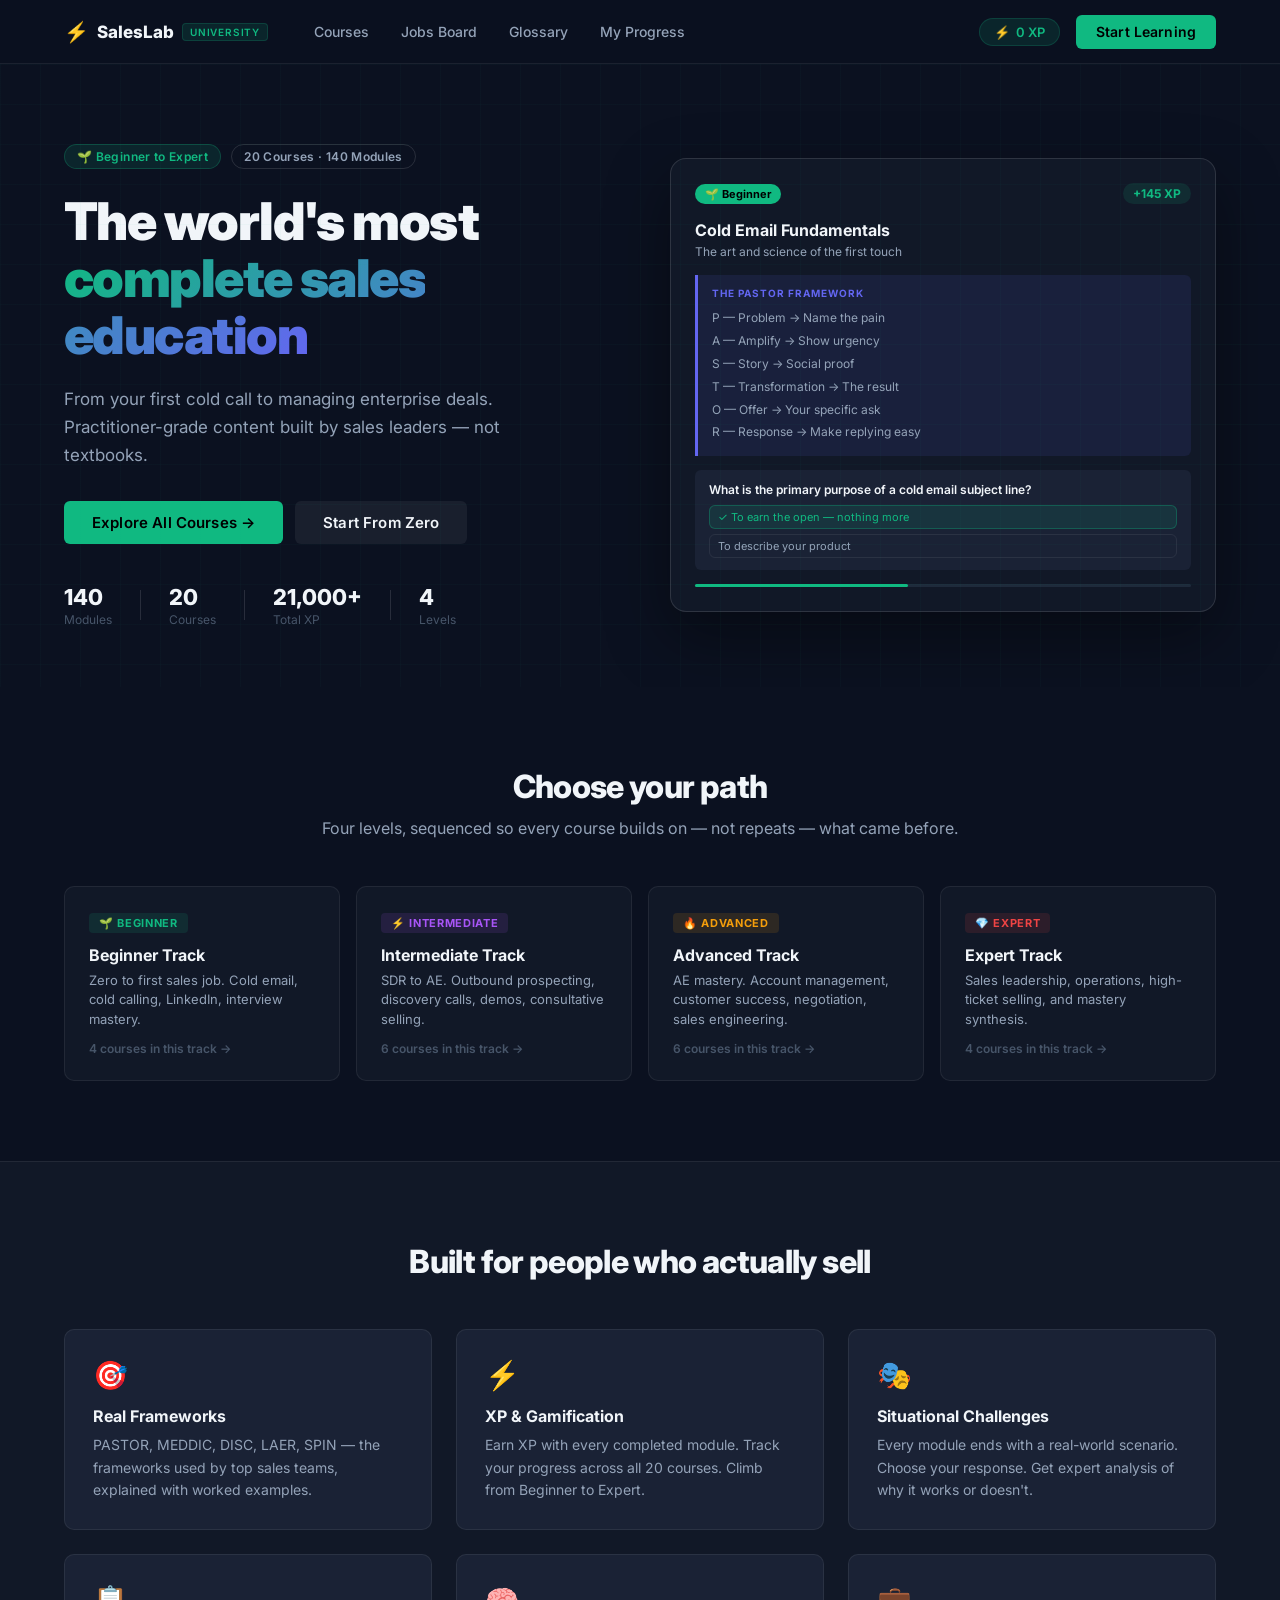
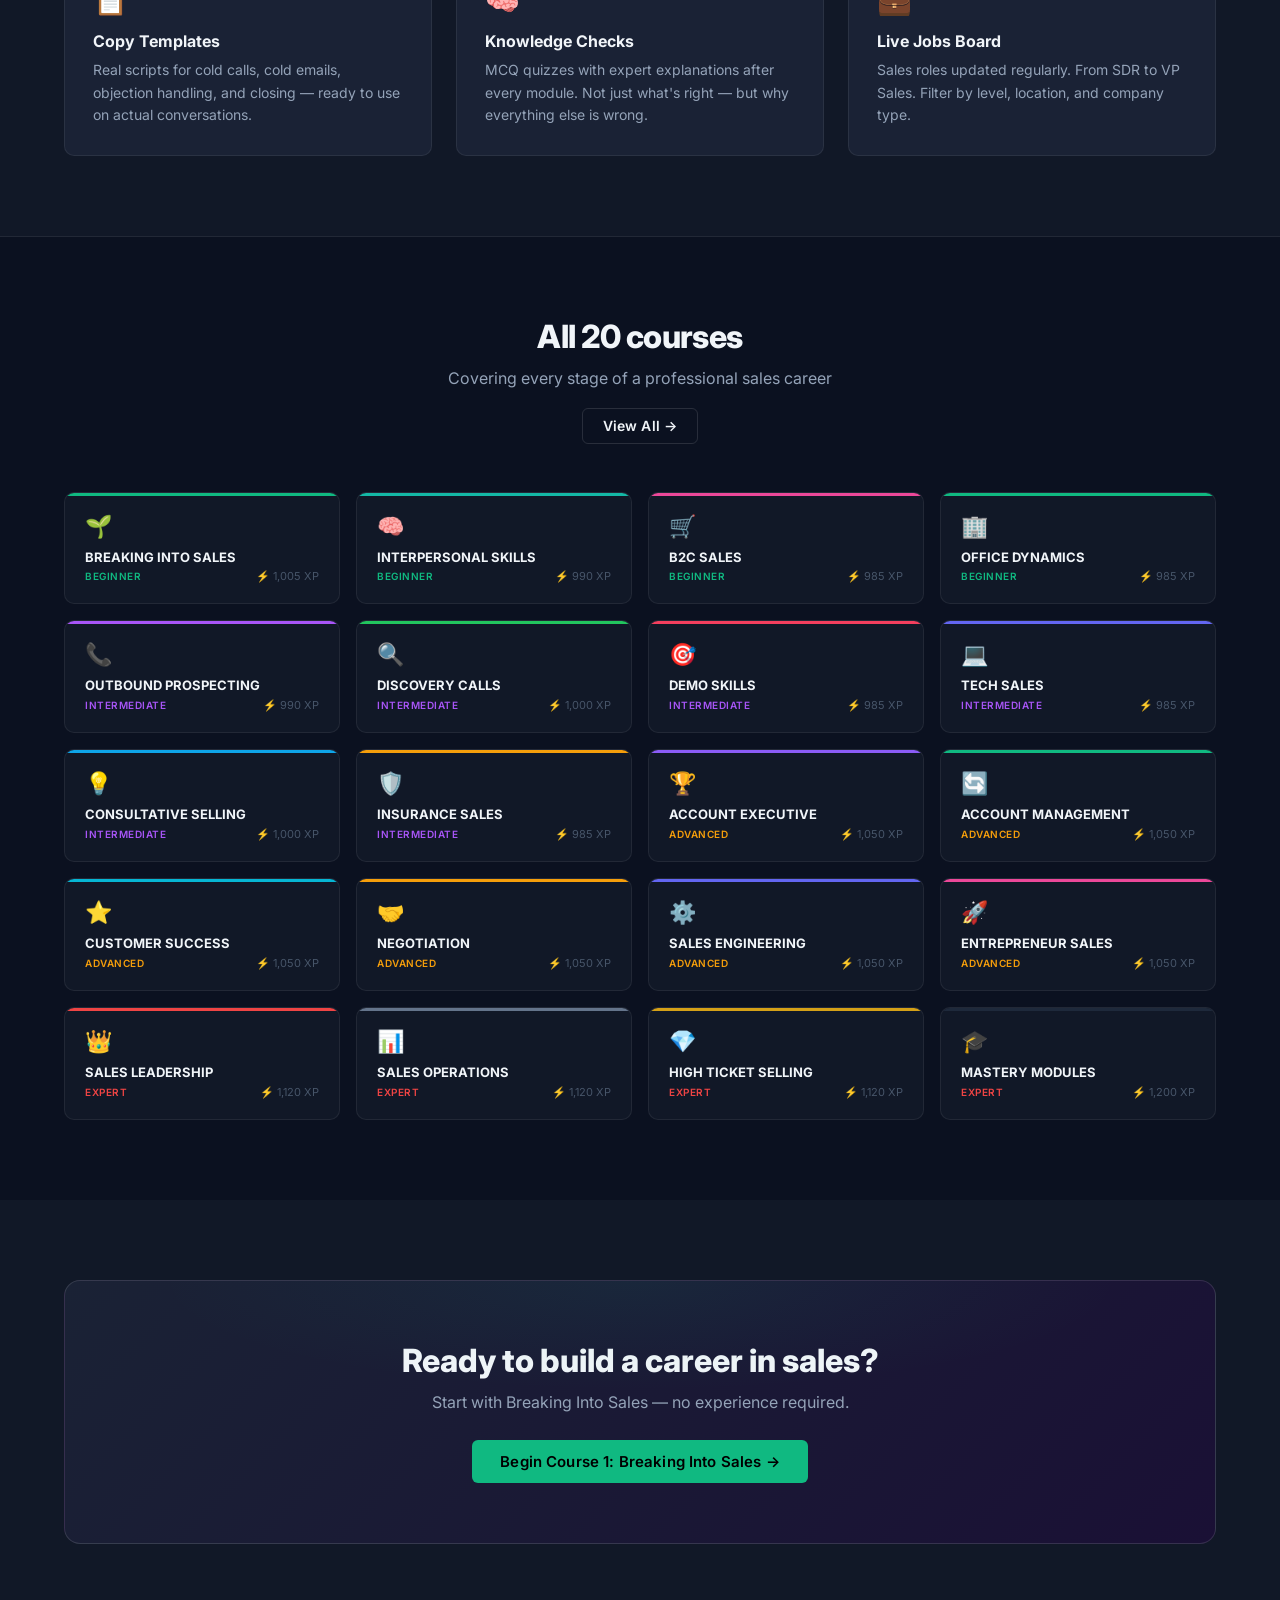
==== commit b8bf4416: "Add files via upload" ====
--- a/index.html
+++ b/index.html
@@ -1,3873 +1,407 @@
 <!DOCTYPE html>
 <html lang="en">
 <head>
-<meta charset="UTF-8">
-<meta name="viewport" content="width=device-width, initial-scale=1.0">
-<title>SalesLab — B2B Sales Training Platform</title>
-<link rel="preconnect" href="https://fonts.googleapis.com">
-<link href="https://fonts.googleapis.com/css2?family=Inter:wght@300;400;500;600;700&family=Syne:wght@700;800&family=JetBrains+Mono:wght@400;500&display=swap" rel="stylesheet">
-<style>
-
-*,*::before,*::after{box-sizing:border-box;margin:0;padding:0}
-:root{
-  --bg:#0A0A0F;--surface:#13131A;--surface2:#1A1A26;--surface3:#21212F;
-  --border:#2A2A3E;--border2:#353550;
-  --indigo:#4F46E5;--indigo-light:#6366F1;--indigo-dim:rgba(79,70,229,0.15);
-  --emerald:#10B981;--emerald-dim:rgba(16,185,129,0.12);
-  --amber:#F59E0B;--amber-dim:rgba(245,158,11,0.12);
-  --red:#EF4444;--red-dim:rgba(239,68,68,0.12);
-  --cyan:#06B6D4;--cyan-dim:rgba(6,182,212,0.12);
-  --purple:#8B5CF6;--purple-dim:rgba(139,92,246,0.12);
-  --text:#F0F0FF;--text2:#A0A0C0;--text3:#606080;
-  --mono:'DM Mono',monospace;
-}
-html{scroll-behavior:smooth}
-body{font-family:'Inter',sans-serif;background:var(--bg);color:var(--text);min-height:100vh;overflow-x:hidden}
-
-/* ─── VIEWS ─── */
-.view{display:none}.view.active{display:block}
-
-/* ─── NAV ─── */
-.topnav{position:fixed;top:0;left:0;right:0;z-index:100;height:60px;display:flex;align-items:center;justify-content:space-between;padding:0 40px;border-bottom:1px solid var(--border);background:rgba(10,10,15,0.9);backdrop-filter:blur(12px)}
-.logo{font-family:'Syne',sans-serif;font-weight:800;font-size:20px;letter-spacing:-0.5px;cursor:pointer}
-.logo span{color:var(--indigo)}
-.nav-links{display:flex;align-items:center;gap:32px}
-.nav-links a{font-size:14px;color:var(--text2);text-decoration:none;transition:color .15s;cursor:pointer}
-.nav-links a:hover{color:var(--text)}
-.nav-cta{background:var(--indigo);color:#fff;padding:8px 20px;border-radius:8px;font-size:14px;font-weight:500;cursor:pointer;border:none;transition:background .15s}
-.nav-cta:hover{background:var(--indigo-light)}
-
-/* ─── HERO ─── */
-.hero{min-height:100vh;display:flex;flex-direction:column;align-items:center;justify-content:center;text-align:center;padding:120px 24px 80px;position:relative;overflow:hidden}
-.hero-bg{position:absolute;inset:0;background:radial-gradient(ellipse 80% 50% at 50% 0%,rgba(79,70,229,0.12) 0%,transparent 70%);pointer-events:none}
-.hero-badge{display:inline-flex;align-items:center;gap:8px;background:var(--indigo-dim);border:1px solid rgba(79,70,229,0.3);border-radius:100px;padding:6px 16px;font-family:var(--mono);font-size:11px;color:var(--indigo-light);letter-spacing:1px;text-transform:uppercase;margin-bottom:28px}
-.hero-badge-dot{width:6px;height:6px;border-radius:50%;background:var(--indigo-light);animation:pulse 2s infinite}
-@keyframes pulse{0%,100%{opacity:1}50%{opacity:0.4}}
-.hero h1{font-family:'Syne',sans-serif;font-weight:800;font-size:clamp(40px,6vw,76px);line-height:1.05;letter-spacing:-2px;max-width:960px;margin-bottom:24px}
-.hero h1 em{font-style:normal;color:var(--indigo-light)}
-.hero-sub{font-size:18px;color:var(--text2);max-width:580px;line-height:1.65;margin-bottom:40px}
-.hero-actions{display:flex;gap:12px;justify-content:center;flex-wrap:wrap;margin-bottom:72px}
-.btn-primary{background:var(--indigo);color:#fff;padding:14px 32px;border-radius:10px;font-size:15px;font-weight:600;cursor:pointer;border:none;transition:all .15s}
-.btn-primary:hover{background:var(--indigo-light);transform:translateY(-1px)}
-.btn-ghost{background:transparent;color:var(--text);padding:14px 32px;border-radius:10px;font-size:15px;font-weight:500;cursor:pointer;border:1px solid var(--border2);transition:all .15s}
-.btn-ghost:hover{border-color:var(--indigo);color:var(--indigo-light)}
-
-/* pipeline */
-.pipeline-graphic{width:100%;max-width:760px;margin:0 auto}
-.pipeline-track{display:flex;align-items:center;justify-content:center;position:relative}
-.pipe-stage{flex:1;text-align:center;position:relative}
-.pipe-node{width:48px;height:48px;border-radius:50%;margin:0 auto 10px;display:flex;align-items:center;justify-content:center;font-size:18px;border:2px solid var(--border);background:var(--surface);transition:all .5s;position:relative;z-index:2}
-.pipe-node.lit{border-color:var(--indigo);background:var(--indigo-dim);box-shadow:0 0 20px rgba(79,70,229,0.3)}
-.pipe-node.done{border-color:var(--emerald);background:var(--emerald-dim);box-shadow:0 0 16px rgba(16,185,129,0.2)}
-.pipe-label{font-family:var(--mono);font-size:10px;color:var(--text3);text-transform:uppercase;letter-spacing:0.5px;transition:color .5s}
-.pipe-label.lit{color:var(--indigo-light)}.pipe-label.done{color:var(--emerald)}
-.pipe-connector{flex:1;height:2px;background:var(--border);transition:background .5s;margin-top:-34px;position:relative;z-index:1}
-.pipe-connector.done{background:var(--emerald)}
-.deal-dot{width:10px;height:10px;border-radius:50%;background:var(--indigo-light);position:absolute;top:50%;transform:translateY(-50%);box-shadow:0 0 8px var(--indigo);animation:travel 4s ease-in-out infinite}
-@keyframes travel{0%{left:0%;opacity:0}10%{opacity:1}90%{opacity:1}100%{left:100%;opacity:0}}
-.pipe-value{font-family:var(--mono);font-size:11px;color:var(--emerald);margin-top:4px;opacity:0;transition:opacity .5s}
-.pipe-value.show{opacity:1}
-.stats-row{display:grid;grid-template-columns:repeat(3,1fr);gap:24px;max-width:700px;margin:64px auto 0;text-align:center}
-.stat-num{font-family:'Syne',sans-serif;font-size:40px;font-weight:800;color:var(--text);letter-spacing:-1px}
-.stat-label{font-size:13px;color:var(--text2);margin-top:4px}
-
-/* ─── SECTIONS ─── */
-section{padding:96px 40px}
-.section-inner{max-width:1100px;margin:0 auto}
-.eyebrow{font-family:var(--mono);font-size:11px;color:var(--indigo-light);text-transform:uppercase;letter-spacing:2px;margin-bottom:16px}
-.section-title{font-family:'Syne',sans-serif;font-weight:700;font-size:clamp(28px,4vw,44px);letter-spacing:-1px;line-height:1.1;margin-bottom:16px}
-.section-sub{font-size:16px;color:var(--text2);max-width:520px;line-height:1.65}
-
-/* tracks grid */
-.tracks-grid{display:grid;grid-template-columns:repeat(auto-fill,minmax(300px,1fr));gap:20px;margin-top:48px}
-.track-card{background:var(--surface);border:1px solid var(--border);border-radius:16px;padding:28px;cursor:pointer;transition:all .2s;position:relative;overflow:hidden}
-.track-card:hover{border-color:var(--border2);transform:translateY(-2px)}
-.track-card::before{content:'';position:absolute;top:0;left:0;right:0;height:3px;background:var(--track-color,var(--indigo))}
-.track-badge{display:inline-flex;align-items:center;gap:8px;margin-bottom:16px}
-.track-num{font-family:var(--mono);font-size:10px;color:var(--text3);text-transform:uppercase;letter-spacing:1px}
-.track-icon{font-size:24px}
-.track-card h3{font-family:'Syne',sans-serif;font-size:18px;font-weight:700;margin-bottom:8px}
-.track-card p{font-size:13px;color:var(--text2);line-height:1.6;margin-bottom:16px}
-.track-meta{display:flex;gap:16px}
-.track-meta span{font-family:var(--mono);font-size:11px;color:var(--text3)}
-.track-meta span strong{color:var(--text2)}
-.track-new-badge{position:absolute;top:16px;right:16px;background:var(--emerald-dim);border:1px solid rgba(16,185,129,0.3);border-radius:6px;padding:3px 8px;font-family:var(--mono);font-size:10px;color:var(--emerald);text-transform:uppercase;letter-spacing:1px}
-
-/* pricing */
-.pricing-grid{display:grid;grid-template-columns:repeat(3,1fr);gap:20px;margin-top:48px}
-.price-card{background:var(--surface);border:1px solid var(--border);border-radius:16px;padding:32px}
-.price-card.featured{border-color:var(--indigo);background:linear-gradient(135deg,rgba(79,70,229,0.08),var(--surface))}
-.price-badge{font-family:var(--mono);font-size:10px;color:var(--indigo-light);text-transform:uppercase;letter-spacing:1px;margin-bottom:12px}
-.price-name{font-family:'Syne',sans-serif;font-size:20px;font-weight:700;margin-bottom:8px}
-.price-amount{font-family:'Syne',sans-serif;font-size:42px;font-weight:800;letter-spacing:-1px;margin:16px 0}
-.price-amount span{font-size:16px;font-weight:400;color:var(--text2)}
-.price-features{list-style:none;margin:24px 0;display:flex;flex-direction:column;gap:10px}
-.price-features li{font-size:14px;color:var(--text2);display:flex;align-items:center;gap:8px}
-.price-features li::before{content:'✓';color:var(--emerald);font-weight:700;flex-shrink:0}
-
-/* ─── APP SHELL ─── */
-.app-shell{display:flex;height:100vh;padding-top:60px}
-.sidebar{width:260px;flex-shrink:0;background:var(--surface);border-right:1px solid var(--border);overflow-y:auto;display:flex;flex-direction:column}
-.sidebar-header{padding:20px 16px 12px;border-bottom:1px solid var(--border)}
-.xp-bar-wrap{margin-top:12px}
-.xp-label{display:flex;justify-content:space-between;font-family:var(--mono);font-size:10px;color:var(--text3);margin-bottom:6px}
-.xp-bar{height:4px;background:var(--border);border-radius:2px;overflow:hidden}
-.xp-fill{height:100%;background:linear-gradient(90deg,var(--indigo),var(--indigo-light));border-radius:2px;transition:width .6s ease;width:0%}
-.streak-badge{display:inline-flex;align-items:center;gap:4px;background:var(--amber-dim);border:1px solid rgba(245,158,11,0.25);border-radius:6px;padding:3px 8px;font-family:var(--mono);font-size:10px;color:var(--amber);margin-top:8px}
-
-.track-group{border-bottom:1px solid var(--border)}
-.track-group-header{display:flex;align-items:center;justify-content:space-between;padding:12px 16px;cursor:pointer;transition:background .15s;user-select:none}
-.track-group-header:hover{background:var(--surface2)}
-.tg-left{display:flex;align-items:center;gap:10px}
-.tg-icon{font-size:16px}
-.tg-name{font-size:12px;font-weight:600;color:var(--text2)}
-.tg-chevron{font-size:10px;color:var(--text3);transition:transform .2s}
-.tg-chevron.open{transform:rotate(180deg)}
-.tg-progress{font-family:var(--mono);font-size:10px;color:var(--text3)}
-.track-lessons{display:none;padding:4px 0}
-.track-lessons.open{display:block}
-.lesson-item{display:flex;align-items:center;gap:10px;padding:8px 16px 8px 40px;cursor:pointer;transition:background .15s;position:relative}
-.lesson-item:hover{background:var(--surface2)}
-.lesson-item.active{background:var(--indigo-dim)}
-.lesson-item.active .li-name{color:var(--indigo-light)}
-.lesson-item.completed .li-dot{background:var(--emerald);border-color:var(--emerald)}
-.lesson-item.locked{opacity:0.4;cursor:not-allowed}
-.li-dot{width:8px;height:8px;border-radius:50%;border:1.5px solid var(--border2);background:transparent;flex-shrink:0;transition:all .3s}
-.li-name{font-size:12px;color:var(--text2);line-height:1.3;flex:1}
-.li-xp{font-family:var(--mono);font-size:10px;color:var(--text3)}
-
-/* ─── LESSON MAIN ─── */
-.lesson-main{flex:1;overflow-y:auto;background:var(--bg)}
-.lesson-topbar{position:sticky;top:0;z-index:10;background:rgba(10,10,15,0.9);backdrop-filter:blur(8px);border-bottom:1px solid var(--border);padding:0 32px;height:52px;display:flex;align-items:center;justify-content:space-between}
-.breadcrumb{display:flex;align-items:center;gap:8px;font-family:var(--mono);font-size:11px;color:var(--text3)}
-.breadcrumb-sep{color:var(--border2)}
-.breadcrumb-current{color:var(--text2)}
-.progress-dots{display:flex;gap:6px;align-items:center}
-.pdot{width:8px;height:8px;border-radius:50%;background:var(--border2);transition:all .3s}
-.pdot.done{background:var(--emerald)}
-.pdot.active{background:var(--indigo);box-shadow:0 0 8px var(--indigo)}
-
-/* lesson panels */
-.lesson-panel{display:none;padding:40px 56px;max-width:840px;margin:0 auto;animation:fadeUp .3s ease}
-.lesson-panel.active{display:block}
-@keyframes fadeUp{from{opacity:0;transform:translateY(12px)}to{opacity:1;transform:translateY(0)}}
-.lesson-h1{font-family:'Syne',sans-serif;font-size:28px;font-weight:700;letter-spacing:-0.5px;margin-bottom:8px}
-.lesson-h2{font-family:'Syne',sans-serif;font-size:20px;font-weight:700;margin-bottom:12px}
-.lesson-eyebrow{font-family:var(--mono);font-size:11px;color:var(--indigo-light);text-transform:uppercase;letter-spacing:1.5px;margin-bottom:12px}
-.lesson-lead{font-size:16px;color:var(--text2);line-height:1.7;margin-bottom:32px}
-.lesson-body{font-size:15px;color:var(--text2);line-height:1.75}
-.lesson-body p{margin-bottom:16px}
-.lesson-body strong{color:var(--text)}
-.lesson-body h3{font-family:'Syne',sans-serif;font-size:17px;font-weight:700;color:var(--text);margin:28px 0 10px}
-.lesson-body ul{padding-left:20px;margin-bottom:16px}
-.lesson-body li{margin-bottom:8px}
-
-/* concept cards */
-.concept-grid{display:grid;grid-template-columns:repeat(auto-fill,minmax(220px,1fr));gap:16px;margin:24px 0}
-.concept-card{background:var(--surface);border:1px solid var(--border);border-radius:12px;padding:20px}
-.concept-card-icon{font-size:24px;margin-bottom:12px}
-.concept-card-title{font-weight:600;font-size:14px;margin-bottom:6px}
-.concept-card-desc{font-size:13px;color:var(--text2);line-height:1.6}
-
-/* callout boxes */
-.callout{border-radius:10px;padding:16px 20px;margin:20px 0}
-.callout-info{background:var(--indigo-dim);border:1px solid rgba(79,70,229,0.25)}
-.callout-success{background:var(--emerald-dim);border:1px solid rgba(16,185,129,0.25)}
-.callout-warning{background:var(--amber-dim);border:1px solid rgba(245,158,11,0.25)}
-.callout-title{font-weight:600;font-size:13px;margin-bottom:4px}
-.callout-info .callout-title{color:var(--indigo-light)}
-.callout-success .callout-title{color:var(--emerald)}
-.callout-warning .callout-title{color:var(--amber)}
-.callout p{font-size:13px;color:var(--text2);line-height:1.6}
-
-/* salary table */
-.salary-table{width:100%;border-collapse:collapse;margin:20px 0;font-size:13px}
-.salary-table th{background:var(--surface2);color:var(--text2);font-weight:600;padding:10px 14px;text-align:left;border-bottom:1px solid var(--border)}
-.salary-table td{padding:10px 14px;border-bottom:1px solid var(--border);color:var(--text2)}
-.salary-table tr:last-child td{border-bottom:none}
-.salary-table td:last-child{color:var(--emerald);font-family:var(--mono)}
-
-/* step nav */
-.step-nav{display:flex;align-items:center;justify-content:space-between;padding:32px 56px;max-width:840px;margin:0 auto;border-top:1px solid var(--border)}
-.step-btn{padding:12px 28px;border-radius:8px;font-size:14px;font-weight:500;cursor:pointer;border:none;transition:all .15s}
-.step-btn-next{background:var(--indigo);color:#fff}
-.step-btn-next:hover{background:var(--indigo-light)}
-.step-btn-prev{background:transparent;color:var(--text2);border:1px solid var(--border2)}
-.step-btn-prev:hover{border-color:var(--indigo);color:var(--indigo-light)}
-.step-btn:disabled{opacity:0.4;cursor:not-allowed}
-
-/* ── MCQ QUIZ ── */
-.quiz-wrap{margin:24px 0}
-.quiz-q{margin-bottom:24px}
-.quiz-q-text{font-size:15px;font-weight:500;color:var(--text);margin-bottom:12px;line-height:1.5}
-.quiz-options{display:flex;flex-direction:column;gap:8px}
-.quiz-opt{background:var(--surface);border:1.5px solid var(--border);border-radius:8px;padding:12px 16px;cursor:pointer;font-size:14px;color:var(--text2);transition:all .15s;text-align:left;width:100%}
-.quiz-opt:hover:not(:disabled){border-color:var(--border2);color:var(--text);background:var(--surface2)}
-.quiz-opt.correct{border-color:var(--emerald);background:var(--emerald-dim);color:var(--emerald)}
-.quiz-opt.wrong{border-color:var(--red);background:var(--red-dim);color:var(--red)}
-.quiz-opt:disabled{cursor:not-allowed}
-.quiz-explain{display:none;background:var(--surface2);border:1px solid var(--border);border-radius:8px;padding:12px 16px;font-size:13px;color:var(--text2);line-height:1.6;margin-top:8px}
-.quiz-explain.show{display:block}
-.quiz-submit{background:var(--indigo);color:#fff;border:none;border-radius:8px;padding:12px 24px;font-size:14px;font-weight:500;cursor:pointer;margin-top:16px;transition:all .15s}
-.quiz-submit:hover{background:var(--indigo-light)}
-.quiz-submit:disabled{opacity:0.4;cursor:not-allowed}
-.quiz-score-banner{display:none;background:var(--surface);border:1px solid var(--border);border-radius:12px;padding:20px;text-align:center;margin-top:20px}
-.quiz-score-banner.show{display:block}
-.quiz-score-num{font-family:'Syne',sans-serif;font-size:40px;font-weight:800}
-.quiz-score-num.perfect{color:var(--emerald)}
-.quiz-score-num.good{color:var(--amber)}
-.quiz-score-num.retry{color:var(--red)}
-
-/* ── BRANCHING SCENARIO ── */
-.branch-wrap{background:var(--surface);border:1px solid var(--border);border-radius:16px;overflow:hidden;margin:24px 0}
-.branch-scene{padding:24px;background:var(--surface2)}
-.branch-context{font-family:var(--mono);font-size:11px;color:var(--text3);text-transform:uppercase;letter-spacing:1px;margin-bottom:12px}
-.branch-avatar{display:flex;align-items:center;gap:12px;margin-bottom:16px}
-.branch-avatar-img{width:44px;height:44px;border-radius:50%;background:var(--surface3);border:2px solid var(--border);display:flex;align-items:center;justify-content:center;font-size:20px}
-.branch-avatar-info{font-size:13px}
-.branch-avatar-name{font-weight:600;color:var(--text)}
-.branch-avatar-role{color:var(--text3);font-size:12px}
-.branch-speech{background:var(--surface);border:1px solid var(--border);border-radius:0 12px 12px 12px;padding:14px 16px;font-size:14px;color:var(--text2);line-height:1.65;position:relative}
-.branch-speech::before{content:'';position:absolute;top:0;left:-1px;width:0;height:0;border:6px solid transparent;border-right-color:var(--border);border-top:none;margin-top:-1px}
-.branch-choices{padding:20px 24px;display:flex;flex-direction:column;gap:10px}
-.branch-choice-label{font-family:var(--mono);font-size:11px;color:var(--text3);text-transform:uppercase;letter-spacing:1px;margin-bottom:8px}
-.branch-choice{background:var(--surface2);border:1.5px solid var(--border);border-radius:8px;padding:12px 16px;cursor:pointer;font-size:14px;color:var(--text2);transition:all .15s;text-align:left;width:100%;display:flex;align-items:center;gap:12px}
-.branch-choice:hover{border-color:var(--indigo);color:var(--text)}
-.branch-choice-key{font-family:var(--mono);font-size:11px;color:var(--text3);background:var(--surface3);border-radius:4px;padding:2px 6px;flex-shrink:0}
-.branch-outcome{display:none;padding:20px 24px}
-.branch-outcome.show{display:block}
-.branch-result{border-radius:10px;padding:16px;margin-bottom:16px;font-size:14px;line-height:1.6}
-.branch-result.good{background:var(--emerald-dim);border:1px solid rgba(16,185,129,0.3);color:var(--text)}
-.branch-result.ok{background:var(--amber-dim);border:1px solid rgba(245,158,11,0.3);color:var(--text)}
-.branch-result.bad{background:var(--red-dim);border:1px solid rgba(239,68,68,0.3);color:var(--text)}
-.branch-result-head{font-weight:700;margin-bottom:6px;display:flex;align-items:center;gap:8px}
-.branch-actions{display:flex;gap:10px;margin-top:12px;flex-wrap:wrap}
-.branch-btn{padding:9px 18px;border-radius:7px;font-size:13px;font-weight:500;cursor:pointer;border:none;transition:all .15s}
-.branch-btn-retry{background:var(--surface3);color:var(--text2);border:1px solid var(--border2)}
-.branch-btn-retry:hover{border-color:var(--indigo)}
-.branch-btn-continue{background:var(--indigo);color:#fff}
-.branch-btn-continue:hover{background:var(--indigo-light)}
-
-/* ── DRAG/SORT EXERCISE ── */
-.sort-exercise{background:var(--surface);border:1px solid var(--border);border-radius:16px;padding:24px;margin:24px 0}
-.sort-instruction{font-size:14px;color:var(--text2);margin-bottom:20px;line-height:1.6}
-.sort-items{display:flex;flex-direction:column;gap:8px;margin-bottom:20px}
-.sort-item{background:var(--surface2);border:1.5px solid var(--border);border-radius:8px;padding:12px 16px;cursor:grab;font-size:14px;color:var(--text2);display:flex;align-items:center;gap:12px;transition:all .15s;user-select:none}
-.sort-item:hover{border-color:var(--border2)}
-.sort-item.dragging{opacity:0.5;border-color:var(--indigo)}
-.sort-item.drag-over{border-color:var(--indigo);background:var(--indigo-dim)}
-.sort-item-handle{color:var(--text3);font-size:16px;cursor:grab}
-.sort-item-num{font-family:var(--mono);font-size:11px;color:var(--text3);background:var(--surface3);border-radius:4px;padding:2px 6px;min-width:24px;text-align:center}
-.sort-check-btn{background:var(--indigo);color:#fff;border:none;border-radius:8px;padding:10px 24px;font-size:14px;font-weight:500;cursor:pointer}
-.sort-check-btn:hover{background:var(--indigo-light)}
-.sort-feedback{margin-top:12px;font-size:14px;line-height:1.6;display:none}
-.sort-feedback.show{display:block}
-
-/* ── CLASSIFY EXERCISE ── */
-.classify-exercise{background:var(--surface);border:1px solid var(--border);border-radius:16px;padding:24px;margin:24px 0}
-.classify-items{display:flex;flex-wrap:wrap;gap:8px;margin-bottom:20px}
-.classify-chip{background:var(--surface2);border:1.5px solid var(--border);border-radius:8px;padding:8px 14px;cursor:pointer;font-size:13px;color:var(--text2);transition:all .15s;user-select:none}
-.classify-chip:hover{border-color:var(--border2);color:var(--text)}
-.classify-chip.selected{border-color:var(--indigo);background:var(--indigo-dim);color:var(--indigo-light)}
-.classify-chip.correct{border-color:var(--emerald);background:var(--emerald-dim);color:var(--emerald)}
-.classify-chip.wrong{border-color:var(--red);background:var(--red-dim);color:var(--red)}
-.classify-buckets{display:grid;grid-template-columns:repeat(auto-fill,minmax(180px,1fr));gap:12px;margin-bottom:20px}
-.classify-bucket{background:var(--surface2);border:2px dashed var(--border);border-radius:10px;padding:12px;min-height:80px}
-.classify-bucket-label{font-family:var(--mono);font-size:10px;color:var(--text3);text-transform:uppercase;letter-spacing:1px;margin-bottom:8px}
-.classify-bucket-items{display:flex;flex-wrap:wrap;gap:6px;min-height:32px}
-.classify-action{display:flex;gap:10px;align-items:center}
-
-/* ── MATCH EXERCISE ── */
-.match-exercise{background:var(--surface);border:1px solid var(--border);border-radius:16px;padding:24px;margin:24px 0}
-.match-cols{display:grid;grid-template-columns:1fr 1fr;gap:16px;margin-bottom:20px}
-.match-col-label{font-family:var(--mono);font-size:10px;color:var(--text3);text-transform:uppercase;letter-spacing:1px;margin-bottom:10px}
-.match-item{background:var(--surface2);border:1.5px solid var(--border);border-radius:8px;padding:10px 14px;cursor:pointer;font-size:13px;color:var(--text2);margin-bottom:8px;transition:all .15s;position:relative}
-.match-item:hover{border-color:var(--border2)}
-.match-item.selected{border-color:var(--indigo);background:var(--indigo-dim);color:var(--indigo-light)}
-.match-item.matched{border-color:var(--emerald);background:var(--emerald-dim);color:var(--emerald);cursor:default}
-.match-item.wrong{border-color:var(--red);background:var(--red-dim);color:var(--red)}
-
-/* ── DEAL DIAGNOSIS ── */
-.deal-diag{background:var(--surface);border:1px solid var(--border);border-radius:16px;padding:24px;margin:24px 0}
-.deal-summary{background:var(--surface2);border:1px solid var(--border);border-radius:10px;padding:16px;margin-bottom:20px;font-size:13px;color:var(--text2);line-height:1.7}
-.deal-summary-title{font-weight:600;color:var(--text);margin-bottom:8px;font-family:'Syne',sans-serif;font-size:15px}
-.deal-stats{display:flex;gap:20px;flex-wrap:wrap;margin-top:12px}
-.deal-stat{font-family:var(--mono);font-size:11px;color:var(--text3)}
-.deal-stat span{color:var(--amber)}
-
-/* ── EMAIL BUILDER ── */
-.email-builder{background:var(--surface);border:1px solid var(--border);border-radius:16px;overflow:hidden;margin:24px 0}
-.email-context{background:var(--surface2);padding:20px 24px;border-bottom:1px solid var(--border)}
-.email-context-title{font-weight:600;font-size:14px;margin-bottom:8px}
-.email-context-body{font-size:13px;color:var(--text2);line-height:1.6}
-.email-write-area{padding:20px 24px}
-.email-textarea{width:100%;background:var(--surface2);border:1.5px solid var(--border);border-radius:8px;padding:12px 16px;font-size:13px;color:var(--text);resize:vertical;min-height:140px;font-family:'Inter',sans-serif;line-height:1.6;outline:none;transition:border-color .15s}
-.email-textarea:focus{border-color:var(--indigo)}
-.email-actions{display:flex;gap:10px;margin-top:12px}
-.email-model-answer{display:none;padding:0 24px 24px;border-top:1px solid var(--border)}
-.email-model-answer.show{display:block;padding-top:20px}
-.email-model-title{font-family:var(--mono);font-size:11px;color:var(--emerald);text-transform:uppercase;letter-spacing:1px;margin-bottom:10px}
-.email-model-text{background:var(--surface2);border:1px solid rgba(16,185,129,0.2);border-radius:8px;padding:14px 16px;font-size:13px;color:var(--text2);line-height:1.7;white-space:pre-wrap}
-
-/* ── CERTIFICATIONS ── */
-.cert-gate{background:var(--surface);border:1px solid var(--border);border-radius:16px;padding:32px;text-align:center;margin:24px 0}
-.cert-icon{font-size:48px;margin-bottom:16px}
-.cert-title{font-family:'Syne',sans-serif;font-size:22px;font-weight:700;margin-bottom:8px}
-.cert-desc{font-size:14px;color:var(--text2);line-height:1.6;margin-bottom:24px;max-width:480px;margin-left:auto;margin-right:auto}
-.cert-requirements{display:flex;gap:16px;justify-content:center;flex-wrap:wrap;margin-bottom:28px}
-.cert-req{background:var(--surface2);border:1px solid var(--border);border-radius:8px;padding:10px 16px;font-family:var(--mono);font-size:12px;color:var(--text2)}
-.cert-req.met{border-color:var(--emerald);color:var(--emerald)}
-.cert-display{background:linear-gradient(135deg,var(--surface2),var(--surface));border:2px solid var(--indigo);border-radius:16px;padding:40px;text-align:center;max-width:480px;margin:0 auto;position:relative;overflow:hidden}
-.cert-display::before{content:'';position:absolute;inset:0;background:radial-gradient(ellipse at 50% 0%,rgba(79,70,229,0.1),transparent 60%);pointer-events:none}
-.cert-badge{font-size:64px;margin-bottom:16px}
-.cert-name{font-family:'Syne',sans-serif;font-size:24px;font-weight:800;margin-bottom:4px}
-.cert-subtitle{font-size:13px;color:var(--text3);font-family:var(--mono)}
-.cert-holder{font-size:18px;color:var(--indigo-light);font-family:'Syne',sans-serif;font-weight:600;margin:16px 0}
-.cert-date{font-family:var(--mono);font-size:11px;color:var(--text3)}
-
-/* ── COMPLETION ── */
-.completion-screen{display:none;padding:60px 56px;max-width:840px;margin:0 auto;text-align:center}
-.completion-screen.active{display:block}
-.completion-trophy{font-size:64px;margin-bottom:24px;animation:bounce .6s ease}
-@keyframes bounce{0%{transform:scale(0.5);opacity:0}60%{transform:scale(1.1)}100%{transform:scale(1);opacity:1}}
-.completion-xp{display:inline-flex;align-items:center;gap:8px;background:var(--amber-dim);border:1px solid rgba(245,158,11,0.3);border-radius:100px;padding:8px 20px;font-family:var(--mono);font-size:13px;color:var(--amber);margin-bottom:24px}
-.completion-title{font-family:'Syne',sans-serif;font-size:28px;font-weight:800;margin-bottom:12px}
-.completion-sub{font-size:15px;color:var(--text2);margin-bottom:36px;line-height:1.6}
-.completion-next{background:var(--surface);border:1px solid var(--border);border-radius:12px;padding:20px 24px;display:flex;align-items:center;justify-content:space-between;cursor:pointer;transition:all .2s;max-width:500px;margin:0 auto}
-.completion-next:hover{border-color:var(--indigo);transform:translateY(-2px)}
-.cn-label{font-family:var(--mono);font-size:10px;color:var(--text3);text-transform:uppercase;letter-spacing:1px;margin-bottom:4px}
-.cn-name{font-size:15px;font-weight:600}
-
-/* ── COMING SOON TRACK ── */
-.coming-soon-panel{padding:60px 56px;max-width:840px;margin:0 auto;text-align:center}
-.cs-icon{font-size:56px;margin-bottom:20px}
-.cs-title{font-family:'Syne',sans-serif;font-size:26px;font-weight:700;margin-bottom:12px}
-.cs-sub{font-size:15px;color:var(--text2);margin-bottom:32px;line-height:1.6}
-.cs-modules-preview{display:grid;grid-template-columns:repeat(auto-fill,minmax(200px,1fr));gap:12px;text-align:left;margin-bottom:32px}
-.cs-module-card{background:var(--surface);border:1px solid var(--border);border-radius:10px;padding:14px;opacity:0.7}
-.cs-module-num{font-family:var(--mono);font-size:10px;color:var(--text3);margin-bottom:4px}
-.cs-module-name{font-size:13px;color:var(--text2)}
-.cs-notify{background:var(--indigo-dim);border:1px solid rgba(79,70,229,0.3);border-radius:10px;padding:20px;display:inline-block}
-.cs-notify p{font-size:13px;color:var(--text2);margin-bottom:12px}
-
-.step-nav{display:none}
-.lesson-panel.active + .step-nav{display:flex}
-/* RESPONSIVE */
-@media(max-width:768px){
-  .topnav{padding:0 16px}
-  .nav-links{display:none}
-  section{padding:64px 20px}
-  .lesson-panel,.step-nav{padding-left:20px;padding-right:20px}
-  .app-shell{flex-direction:column}
-  .sidebar{width:100%;height:auto;max-height:240px}
-  .pricing-grid{grid-template-columns:1fr}
-  .match-cols{grid-template-columns:1fr}
-  .tracks-grid{grid-template-columns:1fr}
-}
-
-</style>
+  <meta charset="UTF-8">
+  <meta name="viewport" content="width=device-width, initial-scale=1.0">
+  <title>SalesLab University — Professional Sales Education</title>
+  <meta name="description" content="Master sales from SDR to CRO. 20 courses, 140 modules, practitioner-grade content.">
+
+  <!-- Fonts -->
+  <link rel="preconnect" href="https://fonts.googleapis.com">
+  <link rel="preconnect" href="https://fonts.gstatic.com" crossorigin>
+  <link href="https://fonts.googleapis.com/css2?family=Inter:wght@300;400;500;600;700;800;900&family=JetBrains+Mono:wght@400;500&display=swap" rel="stylesheet">
+
+  <!-- Styles -->
+  <link rel="stylesheet" href="css/styles.css">
 </head>
 <body>
-<div class="view active" id="view-landing">
-
-<div class="topnav">
-  <div class="logo" onclick="showView('landing')">Sales<span>Lab</span></div>
-  <div class="nav-links">
-    <a onclick="document.getElementById('tracks-section').scrollIntoView({behavior:'smooth'})">Tracks</a>
-    <a onclick="document.getElementById('pricing-section').scrollIntoView({behavior:'smooth'})">Pricing</a>
-    <a onclick="startApp('t0m1')">Sign in</a>
+
+  <!-- ═══════════════════════════════════════════════════════════════
+       GLOBAL NAVIGATION
+  ═══════════════════════════════════════════════════════════════ -->
+  <nav class="global-nav" id="global-nav">
+    <div class="nav-inner">
+      <a href="#" class="nav-logo" data-page="home">
+        <span class="logo-icon">⚡</span>
+        <span class="logo-text">SalesLab</span>
+        <span class="logo-badge">University</span>
+      </a>
+      <div class="nav-links">
+        <a href="#" class="nav-link" data-page="library">Courses</a>
+        <a href="#" class="nav-link" data-page="jobs">Jobs Board</a>
+        <a href="#" class="nav-link" data-page="glossary">Glossary</a>
+        <a href="#" class="nav-link" data-page="profile">My Progress</a>
+      </div>
+      <div class="nav-right">
+        <div class="nav-xp-display" id="nav-xp-display">
+          <span class="xp-icon">⚡</span>
+          <span class="xp-value" id="nav-xp-value">0 XP</span>
+        </div>
+        <button class="btn btn-primary nav-cta" data-page="library">Start Learning</button>
+      </div>
+      <button class="nav-hamburger" id="nav-hamburger">
+        <span></span><span></span><span></span>
+      </button>
+    </div>
+    <div class="nav-mobile-menu" id="nav-mobile-menu">
+      <a href="#" class="nav-link" data-page="library">Courses</a>
+      <a href="#" class="nav-link" data-page="jobs">Jobs Board</a>
+      <a href="#" class="nav-link" data-page="glossary">Glossary</a>
+      <a href="#" class="nav-link" data-page="profile">My Progress</a>
+    </div>
+  </nav>
+
+  <!-- ═══════════════════════════════════════════════════════════════
+       PAGES
+  ═══════════════════════════════════════════════════════════════ -->
+  <main id="app">
+
+    <!-- PAGE: HOME / LANDING -->
+    <div class="page" id="page-home">
+
+      <!-- Hero -->
+      <section class="hero">
+        <div class="hero-bg-grid"></div>
+        <div class="container">
+          <div class="hero-content">
+            <div class="hero-eyebrow">
+              <span class="badge badge-green">🌱 Beginner to Expert</span>
+              <span class="badge badge-outline">20 Courses · 140 Modules</span>
+            </div>
+            <h1 class="hero-title">
+              The world's most<br>
+              <span class="gradient-text">complete sales education</span>
+            </h1>
+            <p class="hero-subtitle">
+              From your first cold call to managing enterprise deals. Practitioner-grade content built by sales leaders — not textbooks.
+            </p>
+            <div class="hero-actions">
+              <button class="btn btn-primary btn-lg" data-page="library">
+                Explore All Courses →
+              </button>
+              <button class="btn btn-ghost btn-lg" data-page="library" data-filter="Beginner">
+                Start From Zero
+              </button>
+            </div>
+            <div class="hero-social-proof">
+              <div class="proof-item">
+                <span class="proof-number">140</span>
+                <span class="proof-label">Modules</span>
+              </div>
+              <div class="proof-divider"></div>
+              <div class="proof-item">
+                <span class="proof-number">20</span>
+                <span class="proof-label">Courses</span>
+              </div>
+              <div class="proof-divider"></div>
+              <div class="proof-item">
+                <span class="proof-number">21,000+</span>
+                <span class="proof-label">Total XP</span>
+              </div>
+              <div class="proof-divider"></div>
+              <div class="proof-item">
+                <span class="proof-number">4</span>
+                <span class="proof-label">Levels</span>
+              </div>
+            </div>
+          </div>
+          <div class="hero-visual">
+            <div class="lesson-preview-card">
+              <div class="lp-header">
+                <span class="lp-course-badge" style="background:#10B981">🌱 Beginner</span>
+                <span class="lp-xp">+145 XP</span>
+              </div>
+              <div class="lp-title">Cold Email Fundamentals</div>
+              <div class="lp-subtitle">The art and science of the first touch</div>
+              <div class="lp-callout callout-tip">
+                <div class="callout-label">THE PASTOR FRAMEWORK</div>
+                <div class="callout-items">
+                  <div>P — Problem → Name the pain</div>
+                  <div>A — Amplify → Show urgency</div>
+                  <div>S — Story → Social proof</div>
+                  <div>T — Transformation → The result</div>
+                  <div>O — Offer → Your specific ask</div>
+                  <div>R — Response → Make replying easy</div>
+                </div>
+              </div>
+              <div class="lp-quiz-preview">
+                <div class="quiz-preview-q">What is the primary purpose of a cold email subject line?</div>
+                <div class="quiz-preview-opts">
+                  <div class="qp-opt correct">✓ To earn the open — nothing more</div>
+                  <div class="qp-opt">To describe your product</div>
+                </div>
+              </div>
+              <div class="lp-progress">
+                <div class="lp-progress-bar" style="width: 43%"></div>
+              </div>
+            </div>
+          </div>
+        </div>
+      </section>
+
+      <!-- Learning Paths -->
+      <section class="section paths-section">
+        <div class="container">
+          <div class="section-header">
+            <h2>Choose your path</h2>
+            <p>Four levels, sequenced so every course builds on — not repeats — what came before.</p>
+          </div>
+          <div class="paths-grid" id="paths-grid">
+            <!-- Populated by JS -->
+          </div>
+        </div>
+      </section>
+
+      <!-- Features -->
+      <section class="section features-section">
+        <div class="container">
+          <div class="section-header">
+            <h2>Built for people who actually sell</h2>
+          </div>
+          <div class="features-grid">
+            <div class="feature-card">
+              <div class="feature-icon">🎯</div>
+              <h3>Real Frameworks</h3>
+              <p>PASTOR, MEDDIC, DISC, LAER, SPIN — the frameworks used by top sales teams, explained with worked examples.</p>
+            </div>
+            <div class="feature-card">
+              <div class="feature-icon">⚡</div>
+              <h3>XP & Gamification</h3>
+              <p>Earn XP with every completed module. Track your progress across all 20 courses. Climb from Beginner to Expert.</p>
+            </div>
+            <div class="feature-card">
+              <div class="feature-icon">🎭</div>
+              <h3>Situational Challenges</h3>
+              <p>Every module ends with a real-world scenario. Choose your response. Get expert analysis of why it works or doesn't.</p>
+            </div>
+            <div class="feature-card">
+              <div class="feature-icon">📋</div>
+              <h3>Copy Templates</h3>
+              <p>Real scripts for cold calls, cold emails, objection handling, and closing — ready to use on actual conversations.</p>
+            </div>
+            <div class="feature-card">
+              <div class="feature-icon">🧠</div>
+              <h3>Knowledge Checks</h3>
+              <p>MCQ quizzes with expert explanations after every module. Not just what's right — but why everything else is wrong.</p>
+            </div>
+            <div class="feature-card">
+              <div class="feature-icon">💼</div>
+              <h3>Live Jobs Board</h3>
+              <p>Sales roles updated regularly. From SDR to VP Sales. Filter by level, location, and company type.</p>
+            </div>
+          </div>
+        </div>
+      </section>
+
+      <!-- Course Preview -->
+      <section class="section courses-preview-section">
+        <div class="container">
+          <div class="section-header">
+            <h2>All 20 courses</h2>
+            <p>Covering every stage of a professional sales career</p>
+            <button class="btn btn-outline" data-page="library">View All →</button>
+          </div>
+          <div class="courses-preview-grid" id="courses-preview-grid">
+            <!-- Populated by JS -->
+          </div>
+        </div>
+      </section>
+
+      <!-- CTA -->
+      <section class="section cta-section">
+        <div class="container">
+          <div class="cta-card">
+            <div class="cta-bg"></div>
+            <h2>Ready to build a career in sales?</h2>
+            <p>Start with Breaking Into Sales — no experience required.</p>
+            <button class="btn btn-primary btn-lg" data-page="lesson" data-course="c2" data-module="c2m1">
+              Begin Course 1: Breaking Into Sales →
+            </button>
+          </div>
+        </div>
+      </section>
+
+    </div><!-- /page-home -->
+
+    <!-- PAGE: COURSE LIBRARY -->
+    <div class="page hidden" id="page-library">
+      <div class="library-header">
+        <div class="container">
+          <h1>Course Library</h1>
+          <p>20 courses · 140 modules · Beginner to Expert</p>
+          <div class="library-filters" id="library-filters">
+            <button class="filter-btn active" data-filter="all">All Courses</button>
+            <button class="filter-btn" data-filter="Beginner">🌱 Beginner</button>
+            <button class="filter-btn" data-filter="Intermediate">⚡ Intermediate</button>
+            <button class="filter-btn" data-filter="Advanced">🔥 Advanced</button>
+            <button class="filter-btn" data-filter="Expert">💎 Expert</button>
+          </div>
+        </div>
+      </div>
+      <div class="container">
+        <div class="courses-grid" id="courses-grid">
+          <!-- Populated by JS -->
+        </div>
+      </div>
+    </div><!-- /page-library -->
+
+    <!-- PAGE: LESSON PLAYER -->
+    <div class="page hidden" id="page-lesson">
+      <div class="lesson-layout">
+
+        <!-- Sidebar -->
+        <aside class="lesson-sidebar" id="lesson-sidebar">
+          <div class="sidebar-header">
+            <button class="back-btn" data-page="library">← Library</button>
+            <div class="sidebar-course-info">
+              <div class="sidebar-course-name" id="sidebar-course-name"></div>
+              <div class="sidebar-progress-wrap">
+                <div class="sidebar-progress-bar-outer">
+                  <div class="sidebar-progress-bar-inner" id="sidebar-progress-bar"></div>
+                </div>
+                <span class="sidebar-progress-text" id="sidebar-progress-text">0%</span>
+              </div>
+            </div>
+          </div>
+          <nav class="sidebar-nav" id="sidebar-nav">
+            <!-- Module list populated by JS -->
+          </nav>
+        </aside>
+
+        <!-- Main Content -->
+        <div class="lesson-main">
+          <div class="lesson-topbar" id="lesson-topbar">
+            <div class="lesson-breadcrumb" id="lesson-breadcrumb"></div>
+            <div class="lesson-xp-badge" id="lesson-xp-badge"></div>
+          </div>
+
+          <!-- Step 1: Theory -->
+          <div class="lesson-step" id="lesson-step-theory">
+            <div class="lesson-content-area" id="lesson-content-area">
+              <!-- Populated by JS -->
+            </div>
+            <div class="lesson-nav-buttons">
+              <button class="btn btn-outline" id="prev-module-btn">← Previous</button>
+              <button class="btn btn-primary" id="go-to-quiz-btn">Knowledge Check →</button>
+            </div>
+          </div>
+
+          <!-- Step 2: Quiz -->
+          <div class="lesson-step hidden" id="lesson-step-quiz">
+            <div class="quiz-container" id="quiz-container">
+              <!-- Populated by JS -->
+            </div>
+          </div>
+
+          <!-- Step 3: Scenario -->
+          <div class="lesson-step hidden" id="lesson-step-scenario">
+            <div class="scenario-container" id="scenario-container">
+              <!-- Populated by JS -->
+            </div>
+          </div>
+
+          <!-- Step 4: Complete -->
+          <div class="lesson-step hidden" id="lesson-step-complete">
+            <div class="complete-container" id="complete-container">
+              <!-- Populated by JS -->
+            </div>
+          </div>
+
+        </div><!-- /lesson-main -->
+      </div><!-- /lesson-layout -->
+    </div><!-- /page-lesson -->
+
+    <!-- PAGE: JOBS BOARD -->
+    <div class="page hidden" id="page-jobs">
+      <div class="jobs-header">
+        <div class="container">
+          <h1>Sales Jobs Board</h1>
+          <p>Curated sales roles — from SDR to VP. Updated regularly.</p>
+          <div class="jobs-filters">
+            <button class="filter-btn active" data-jobs-filter="all">All Roles</button>
+            <button class="filter-btn" data-jobs-filter="SDR">SDR / BDR</button>
+            <button class="filter-btn" data-jobs-filter="AE">Account Executive</button>
+            <button class="filter-btn" data-jobs-filter="AM">Account Manager</button>
+            <button class="filter-btn" data-jobs-filter="CS">Customer Success</button>
+            <button class="filter-btn" data-jobs-filter="Leadership">Leadership</button>
+          </div>
+        </div>
+      </div>
+      <div class="container">
+        <div class="jobs-grid" id="jobs-grid">
+          <!-- Populated by JS -->
+        </div>
+      </div>
+    </div><!-- /page-jobs -->
+
+    <!-- PAGE: GLOSSARY -->
+    <div class="page hidden" id="page-glossary">
+      <div class="glossary-header">
+        <div class="container">
+          <h1>Sales Terminology Glossary</h1>
+          <p>Every key term used across all 20 SalesLab courses — in one place.</p>
+          <input type="text" class="glossary-search" id="glossary-search" placeholder="Search terms...">
+        </div>
+      </div>
+      <div class="container">
+        <div class="glossary-list" id="glossary-list">
+          <!-- Populated by JS -->
+        </div>
+      </div>
+    </div><!-- /page-glossary -->
+
+    <!-- PAGE: PROFILE / PROGRESS -->
+    <div class="page hidden" id="page-profile">
+      <div class="profile-header">
+        <div class="container">
+          <div class="profile-hero">
+            <div class="profile-avatar" id="profile-avatar">⚡</div>
+            <div class="profile-info">
+              <h1>My Progress</h1>
+              <div class="profile-level" id="profile-level">Level 1 — Rookie</div>
+              <div class="profile-xp-total" id="profile-xp-total">0 / 21,000 XP</div>
+            </div>
+          </div>
+          <div class="profile-stats-row">
+            <div class="pstat">
+              <div class="pstat-value" id="pstat-modules">0</div>
+              <div class="pstat-label">Modules Complete</div>
+            </div>
+            <div class="pstat">
+              <div class="pstat-value" id="pstat-courses">0</div>
+              <div class="pstat-label">Courses Started</div>
+            </div>
+            <div class="pstat">
+              <div class="pstat-value" id="pstat-xp">0</div>
+              <div class="pstat-label">XP Earned</div>
+            </div>
+            <div class="pstat">
+              <div class="pstat-value" id="pstat-streak">0</div>
+              <div class="pstat-label">Day Streak</div>
+            </div>
+          </div>
+        </div>
+      </div>
+      <div class="container">
+        <div class="profile-courses-progress" id="profile-courses-progress">
+          <!-- Populated by JS -->
+        </div>
+      </div>
+    </div><!-- /page-profile -->
+
+  </main>
+
+  <!-- XP Toast -->
+  <div class="xp-toast hidden" id="xp-toast">
+    <span class="xp-toast-icon">⚡</span>
+    <span class="xp-toast-text" id="xp-toast-text">+145 XP</span>
   </div>
-  <button class="nav-cta" onclick="startApp('t0m1')">Start free →</button>
-</div>
-
-<!-- HERO -->
-<section class="hero" style="padding-top:140px">
-  <div class="hero-bg"></div>
-  <div class="hero-badge"><div class="hero-badge-dot"></div>The only structured B2B sales training platform</div>
-  <h1>Master B2B sales.<br><em>Learn by doing.</em></h1>
-  <p class="hero-sub">Interactive courses, real scenarios, and certifications — from your first sales job to closing enterprise deals.</p>
-  <div class="hero-actions">
-    <button class="btn-primary" onclick="startApp('t0m1')">Start learning free →</button>
-    <button class="btn-ghost" onclick="startApp('t0m1')">Browse all tracks</button>
-  </div>
-  <div class="pipeline-graphic">
-    <div class="pipeline-track">
-      <div class="pipe-stage">
-        <div class="pipe-node" id="pn0">🎯</div>
-        <div class="pipe-label" id="pl0">Prospect</div>
-        <div class="pipe-value" id="pv0">£0</div>
-      </div>
-      <div class="pipe-connector" id="pc0"><div class="deal-dot"></div></div>
-      <div class="pipe-stage">
-        <div class="pipe-node" id="pn1">📞</div>
-        <div class="pipe-label" id="pl1">Discovery</div>
-        <div class="pipe-value" id="pv1">Qualified</div>
-      </div>
-      <div class="pipe-connector" id="pc1"></div>
-      <div class="pipe-stage">
-        <div class="pipe-node" id="pn2">🎬</div>
-        <div class="pipe-label" id="pl2">Demo</div>
-        <div class="pipe-value" id="pv2">+Interest</div>
-      </div>
-      <div class="pipe-connector" id="pc2"></div>
-      <div class="pipe-stage">
-        <div class="pipe-node" id="pn3">📋</div>
-        <div class="pipe-label" id="pl3">Proposal</div>
-        <div class="pipe-value" id="pv3">£85k</div>
-      </div>
-      <div class="pipe-connector" id="pc3"></div>
-      <div class="pipe-stage">
-        <div class="pipe-node" id="pn4">✅</div>
-        <div class="pipe-label" id="pl4">Closed</div>
-        <div class="pipe-value" id="pv4">£85k ARR</div>
-      </div>
-    </div>
-  </div>
-  <div class="stats-row">
-    <div><div class="stat-num">9</div><div class="stat-label">Learning tracks</div></div>
-    <div><div class="stat-num">50+</div><div class="stat-label">Interactive modules</div></div>
-    <div><div class="stat-num">8</div><div class="stat-label">Exercise types</div></div>
-  </div>
-</section>
-
-<!-- TRACKS -->
-<section id="tracks-section" style="padding:96px 40px;background:var(--surface)">
-  <div class="section-inner">
-    <div class="eyebrow">Curriculum</div>
-    <h2 class="section-title">9 tracks, 50+ modules</h2>
-    <p class="section-sub">From landing your first sales job to closing enterprise deals — structured progression that builds on itself.</p>
-    <div class="tracks-grid" style="margin-top:48px">
-      <div class="track-card" style="--track-color:#10B981;cursor:pointer" onclick="startApp('t0m1')">
-        <div class="track-badge"><span class="track-num">Track 0</span><span class="track-icon">🚀</span></div>
-        <div class="track-new-badge">New</div>
-        <h3>Breaking Into Sales</h3>
-        <p>Everything you need to land your first SDR role — CV, LinkedIn, interviews, and using sales skills to get a sales job.</p>
-        <div class="track-meta"><span><strong>10</strong> modules</span><span><strong>1,000</strong> XP</span><span><strong>1 cert</strong></span></div>
-      </div>
-      <div class="track-card" style="--track-color:#4F46E5" onclick="startApp('t1m1')">
-        <div class="track-badge"><span class="track-num">Track 1</span><span class="track-icon">💡</span></div>
-        <h3>Consultative Selling</h3>
-        <p>The mindset shift, SPIN selling, active listening, and rapport — the foundations of B2B sales excellence.</p>
-        <div class="track-meta"><span><strong>5</strong> modules</span><span><strong>650</strong> XP</span><span><strong>1 cert</strong></span></div>
-      </div>
-      <div class="track-card" style="--track-color:#06B6D4;opacity:0.7" onclick="startApp('t2m1')">
-        <div class="track-badge"><span class="track-num">Track 2</span><span class="track-icon">🔍</span></div>
-        <div class="track-new-badge" style="background:var(--surface3);border-color:var(--border);color:var(--text3)">Soon</div>
-        <h3>Discovery & Qualification</h3>
-        <p>Deep dive into discovery mastery — 10 modules from SPIN basics to certification.</p>
-        <div class="track-meta"><span><strong>10</strong> modules</span><span><strong>1,200</strong> XP</span><span><strong>1 cert</strong></span></div>
-      </div>
-      <div class="track-card" style="--track-color:#8B5CF6;opacity:0.7" onclick="startApp('t3m1')">
-        <div class="track-badge"><span class="track-num">Track 3</span><span class="track-icon">🎯</span></div>
-        <div class="track-new-badge" style="background:var(--surface3);border-color:var(--border);color:var(--text3)">Soon</div>
-        <h3>Demo & Presentation</h3>
-        <p>Structure a compelling demo, tell the right story, handle live questions.</p>
-        <div class="track-meta"><span><strong>6</strong> modules</span><span><strong>800</strong> XP</span><span><strong>1 cert</strong></span></div>
-      </div>
-      <div class="track-card" style="--track-color:#F59E0B;opacity:0.7" onclick="startApp('t4m1')">
-        <div class="track-badge"><span class="track-num">Track 4</span><span class="track-icon">🛡️</span></div>
-        <div class="track-new-badge" style="background:var(--surface3);border-color:var(--border);color:var(--text3)">Soon</div>
-        <h3>Objection Handling</h3>
-        <p>A framework for every objection type — budget, timing, competitors, and more.</p>
-        <div class="track-meta"><span><strong>5</strong> modules</span><span><strong>750</strong> XP</span><span><strong>1 cert</strong></span></div>
-      </div>
-      <div class="track-card" style="--track-color:#EF4444;opacity:0.7" onclick="startApp('t5m1')">
-        <div class="track-badge"><span class="track-num">Track 5</span><span class="track-icon">🤝</span></div>
-        <div class="track-new-badge" style="background:var(--surface3);border-color:var(--border);color:var(--text3)">Soon</div>
-        <h3>Negotiation & Closing</h3>
-        <p>Negotiation principles, closing frameworks, and multi-stakeholder deal management.</p>
-        <div class="track-meta"><span><strong>5</strong> modules</span><span><strong>900</strong> XP</span><span><strong>1 cert</strong></span></div>
-      </div>
-    </div>
-  </div>
-</section>
-
-<!-- PRICING -->
-<section id="pricing-section" style="padding:96px 40px">
-  <div class="section-inner">
-    <div class="eyebrow">Pricing</div>
-    <h2 class="section-title">Simple pricing</h2>
-    <div class="pricing-grid">
-      <div class="price-card">
-        <div class="price-badge">Free</div>
-        <div class="price-name">Starter</div>
-        <div class="price-amount">£0<span>/mo</span></div>
-        <ul class="price-features">
-          <li>Track 0: Breaking Into Sales</li>
-          <li>Track 1: Consultative Selling</li>
-          <li>XP and progress tracking</li>
-          <li>2 certifications</li>
-        </ul>
-        <button class="btn-primary" style="width:100%" onclick="startApp('t0m1')">Get started free</button>
-      </div>
-      <div class="price-card featured">
-        <div class="price-badge">Most popular</div>
-        <div class="price-name">Pro</div>
-        <div class="price-amount">£29<span>/mo</span></div>
-        <ul class="price-features">
-          <li>All 9 tracks (50+ modules)</li>
-          <li>All 8 certifications</li>
-          <li>Branching deal simulations</li>
-          <li>New content monthly</li>
-          <li>LinkedIn certificate sharing</li>
-        </ul>
-        <button class="btn-primary" style="width:100%" onclick="startApp('t0m1')">Start Pro →</button>
-      </div>
-      <div class="price-card">
-        <div class="price-badge">Teams</div>
-        <div class="price-name">Business</div>
-        <div class="price-amount">£19<span>/seat/mo</span></div>
-        <ul class="price-features">
-          <li>Everything in Pro</li>
-          <li>Manager dashboard</li>
-          <li>Team progress reporting</li>
-          <li>Custom tracks (coming soon)</li>
-          <li>Priority support</li>
-        </ul>
-        <button class="btn-ghost" style="width:100%" onclick="alert('Contact us at hello@saleslab.io')">Contact sales</button>
-      </div>
-    </div>
-  </div>
-</section>
-
-</div>
-
-<div class="view" id="view-app">
-<div class="view" id="view-app">
-
-<div class="topnav">
-  <div class="logo" onclick="showView('landing')">Sales<span>Lab</span></div>
-  <div class="nav-links">
-    <a onclick="showView('landing')">← Back to home</a>
-  </div>
-</div>
-<div class="app-shell">
-  <div class="sidebar">
-<div class="sidebar-header">
-<div style="font-family:var(--mono);font-size:10px;color:var(--text3);text-transform:uppercase;letter-spacing:1px;margin-bottom:8px">Your Progress</div>
-<div class="xp-bar-wrap">
-<div class="xp-label"><span>Total XP</span><span id="xp-display">0 XP</span></div>
-<div class="xp-bar"><div class="xp-fill" id="xp-fill"></div></div>
-</div>
-<div class="streak-badge" id="streak-badge">🔥 <span id="streak-count">0</span> day streak</div>
-</div>
-<div class="track-group">
-<div class="track-group-header" onclick="toggleTrack('t0')" style="--track-color:#10B981">
-<div class="tg-left"><span class="tg-icon">🚀</span><span class="tg-name">Breaking Into Sales</span></div>
-<div style="display:flex;align-items:center;gap:8px"><span class="tg-progress" id="t0-prog">0/10</span><span class="tg-chevron" id="t0-chev">▾</span></div>
-</div>
-<div class="track-lessons" id="t0-lessons">
-<div class="lesson-item" id="li-t0m1" onclick="lessonClick('t0m1')">
-<div class="li-dot" id="dot-t0m1"></div>
-<span class="li-name">What Sales Actually Is</span>
-<span class="li-xp">75 XP</span>
-</div>
-<div class="lesson-item" id="li-t0m2" onclick="lessonClick('t0m2')">
-<div class="li-dot" id="dot-t0m2"></div>
-<span class="li-name">Sales Career Paths</span>
-<span class="li-xp">75 XP</span>
-</div>
-<div class="lesson-item" id="li-t0m3" onclick="lessonClick('t0m3')">
-<div class="li-dot" id="dot-t0m3"></div>
-<span class="li-name">How SaaS Sales Works</span>
-<span class="li-xp">100 XP</span>
-</div>
-<div class="lesson-item" id="li-t0m4" onclick="lessonClick('t0m4')">
-<div class="li-dot" id="dot-t0m4"></div>
-<span class="li-name">Building A Sales CV</span>
-<span class="li-xp">100 XP</span>
-</div>
-<div class="lesson-item" id="li-t0m5" onclick="lessonClick('t0m5')">
-<div class="li-dot" id="dot-t0m5"></div>
-<span class="li-name">LinkedIn Optimisation</span>
-<span class="li-xp">75 XP</span>
-</div>
-<div class="lesson-item" id="li-t0m6" onclick="lessonClick('t0m6')">
-<div class="li-dot" id="dot-t0m6"></div>
-<span class="li-name">Mindset and Resilience</span>
-<span class="li-xp">75 XP</span>
-</div>
-<div class="lesson-item" id="li-t0m7" onclick="lessonClick('t0m7')">
-<div class="li-dot" id="dot-t0m7"></div>
-<span class="li-name">Your First 30 Days</span>
-<span class="li-xp">125 XP</span>
-</div>
-<div class="lesson-item" id="li-t0m8" onclick="lessonClick('t0m8')">
-<div class="li-dot" id="dot-t0m8"></div>
-<span class="li-name">CRM Fundamentals</span>
-<span class="li-xp">75 XP</span>
-</div>
-<div class="lesson-item" id="li-t0m9" onclick="lessonClick('t0m9')">
-<div class="li-dot" id="dot-t0m9"></div>
-<span class="li-name">Sales Metrics That Matter</span>
-<span class="li-xp">100 XP</span>
-</div>
-<div class="lesson-item" id="li-t0m10" onclick="lessonClick('t0m10')">
-<div class="li-dot" id="dot-t0m10"></div>
-<span class="li-name">Certification: Breaking Into Sales</span>
-<span class="li-xp">200 XP</span>
-</div>
-</div></div>
-<div class="track-group">
-<div class="track-group-header" onclick="toggleTrack('c2')" style="--track-color:#6366F1">
-<div class="tg-left"><span class="tg-icon">📞</span><span class="tg-name">SDR to AE: Your First Year</span></div>
-<div style="display:flex;align-items:center;gap:8px"><span class="tg-progress" id="c2-prog">0/6</span><span class="tg-chevron" id="c2-chev">▾</span></div>
-</div>
-<div class="track-lessons" id="c2-lessons">
-<div class="lesson-item" id="li-c2m1" onclick="lessonClick('c2m1')">
-<div class="li-dot" id="dot-c2m1"></div>
-<span class="li-name">Understanding the SDR Role</span>
-<span class="li-xp">100 XP</span>
-</div>
-<div class="lesson-item" id="li-c2m2" onclick="lessonClick('c2m2')">
-<div class="li-dot" id="dot-c2m2"></div>
-<span class="li-name">Cold Calling Mastery</span>
-<span class="li-xp">150 XP</span>
-</div>
-<div class="lesson-item" id="li-c2m3" onclick="lessonClick('c2m3')">
-<div class="li-dot" id="dot-c2m3"></div>
-<span class="li-name">Email Prospecting</span>
-<span class="li-xp">125 XP</span>
-</div>
-<div class="lesson-item" id="li-c2m4" onclick="lessonClick('c2m4')">
-<div class="li-dot" id="dot-c2m4"></div>
-<span class="li-name">LinkedIn Prospecting</span>
-<span class="li-xp">Soon</span>
-</div>
-<div class="lesson-item" id="li-c2m5" onclick="lessonClick('c2m5')">
-<div class="li-dot" id="dot-c2m5"></div>
-<span class="li-name">SDR-AE Partnership</span>
-<span class="li-xp">Soon</span>
-</div>
-<div class="lesson-item" id="li-c2m6" onclick="lessonClick('c2m6')">
-<div class="li-dot" id="dot-c2m6"></div>
-<span class="li-name">Getting Promoted to AE</span>
-<span class="li-xp">Soon</span>
-</div>
-</div></div>
-<div class="track-group">
-<div class="track-group-header" onclick="toggleTrack('c3')" style="--track-color:#8B5CF6">
-<div class="tg-left"><span class="tg-icon">🗣️</span><span class="tg-name">Advanced Discovery</span></div>
-<div style="display:flex;align-items:center;gap:8px"><span class="tg-progress" id="c3-prog">Soon</span><span class="tg-chevron" id="c3-chev">▾</span><span style="font-size:10px;opacity:0.5">🔒</span></div>
-</div>
-<div class="track-lessons" id="c3-lessons">
-<div class="lesson-item locked" id="li-c3m1" onclick="lessonClick('c3m1')">
-<div class="li-dot" id="dot-c3m1"></div>
-<span class="li-name">Discovery Meeting Framework</span>
-<span class="li-xp">Soon</span>
-</div>
-<div class="lesson-item locked" id="li-c3m2" onclick="lessonClick('c3m2')">
-<div class="li-dot" id="dot-c3m2"></div>
-<span class="li-name">Implication Questions</span>
-<span class="li-xp">Soon</span>
-</div>
-<div class="lesson-item locked" id="li-c3m3" onclick="lessonClick('c3m3')">
-<div class="li-dot" id="dot-c3m3"></div>
-<span class="li-name">Multi-Stakeholder Discovery</span>
-<span class="li-xp">Soon</span>
-</div>
-</div></div>
-<div class="track-group">
-<div class="track-group-header" onclick="toggleTrack('c4')" style="--track-color:#EC4899">
-<div class="tg-left"><span class="tg-icon">🤝</span><span class="tg-name">Stakeholder Mapping</span></div>
-<div style="display:flex;align-items:center;gap:8px"><span class="tg-progress" id="c4-prog">Soon</span><span class="tg-chevron" id="c4-chev">▾</span><span style="font-size:10px;opacity:0.5">🔒</span></div>
-</div>
-<div class="track-lessons" id="c4-lessons">
-<div class="lesson-item locked" id="li-c4m1" onclick="lessonClick('c4m1')">
-<div class="li-dot" id="dot-c4m1"></div>
-<span class="li-name">The Buying Committee</span>
-<span class="li-xp">Soon</span>
-</div>
-<div class="lesson-item locked" id="li-c4m2" onclick="lessonClick('c4m2')">
-<div class="li-dot" id="dot-c4m2"></div>
-<span class="li-name">Influence Matrix</span>
-<span class="li-xp">Soon</span>
-</div>
-<div class="lesson-item locked" id="li-c4m3" onclick="lessonClick('c4m3')">
-<div class="li-dot" id="dot-c4m3"></div>
-<span class="li-name">Selling to Finance</span>
-<span class="li-xp">Soon</span>
-</div>
-</div></div>
-<div class="track-group">
-<div class="track-group-header" onclick="toggleTrack('c5')" style="--track-color:#F59E0B">
-<div class="tg-left"><span class="tg-icon">📊</span><span class="tg-name">Building the Business Case</span></div>
-<div style="display:flex;align-items:center;gap:8px"><span class="tg-progress" id="c5-prog">Soon</span><span class="tg-chevron" id="c5-chev">▾</span><span style="font-size:10px;opacity:0.5">🔒</span></div>
-</div>
-<div class="track-lessons" id="c5-lessons">
-<div class="lesson-item locked" id="li-c5m1" onclick="lessonClick('c5m1')">
-<div class="li-dot" id="dot-c5m1"></div>
-<span class="li-name">Cost of Inaction</span>
-<span class="li-xp">Soon</span>
-</div>
-<div class="lesson-item locked" id="li-c5m2" onclick="lessonClick('c5m2')">
-<div class="li-dot" id="dot-c5m2"></div>
-<span class="li-name">ROI Model</span>
-<span class="li-xp">Soon</span>
-</div>
-<div class="lesson-item locked" id="li-c5m3" onclick="lessonClick('c5m3')">
-<div class="li-dot" id="dot-c5m3"></div>
-<span class="li-name">Presenting to the EB</span>
-<span class="li-xp">Soon</span>
-</div>
-</div></div>
-<div class="track-group">
-<div class="track-group-header" onclick="toggleTrack('c6')" style="--track-color:#06B6D4">
-<div class="tg-left"><span class="tg-icon">🔬</span><span class="tg-name">Solution Selling</span></div>
-<div style="display:flex;align-items:center;gap:8px"><span class="tg-progress" id="c6-prog">Soon</span><span class="tg-chevron" id="c6-chev">▾</span><span style="font-size:10px;opacity:0.5">🔒</span></div>
-</div>
-<div class="track-lessons" id="c6-lessons">
-<div class="lesson-item locked" id="li-c6m1" onclick="lessonClick('c6m1')">
-<div class="li-dot" id="dot-c6m1"></div>
-<span class="li-name">Features to Outcomes</span>
-<span class="li-xp">Soon</span>
-</div>
-<div class="lesson-item locked" id="li-c6m2" onclick="lessonClick('c6m2')">
-<div class="li-dot" id="dot-c6m2"></div>
-<span class="li-name">High-Impact Demo</span>
-<span class="li-xp">Soon</span>
-</div>
-<div class="lesson-item locked" id="li-c6m3" onclick="lessonClick('c6m3')">
-<div class="li-dot" id="dot-c6m3"></div>
-<span class="li-name">Proof of Concept</span>
-<span class="li-xp">Soon</span>
-</div>
-</div></div>
-<div class="track-group">
-<div class="track-group-header" onclick="toggleTrack('c7')" style="--track-color:#84CC16">
-<div class="tg-left"><span class="tg-icon">📩</span><span class="tg-name">Proposals and Pricing</span></div>
-<div style="display:flex;align-items:center;gap:8px"><span class="tg-progress" id="c7-prog">Soon</span><span class="tg-chevron" id="c7-chev">▾</span><span style="font-size:10px;opacity:0.5">🔒</span></div>
-</div>
-<div class="track-lessons" id="c7-lessons">
-<div class="lesson-item locked" id="li-c7m1" onclick="lessonClick('c7m1')">
-<div class="li-dot" id="dot-c7m1"></div>
-<span class="li-name">Proposal Structure</span>
-<span class="li-xp">Soon</span>
-</div>
-<div class="lesson-item locked" id="li-c7m2" onclick="lessonClick('c7m2')">
-<div class="li-dot" id="dot-c7m2"></div>
-<span class="li-name">Pricing Strategy</span>
-<span class="li-xp">Soon</span>
-</div>
-<div class="lesson-item locked" id="li-c7m3" onclick="lessonClick('c7m3')">
-<div class="li-dot" id="dot-c7m3"></div>
-<span class="li-name">Executive Summary</span>
-<span class="li-xp">Soon</span>
-</div>
-</div></div>
-<div class="track-group">
-<div class="track-group-header" onclick="toggleTrack('c8')" style="--track-color:#F97316">
-<div class="tg-left"><span class="tg-icon">🔁</span><span class="tg-name">Closing Strategies</span></div>
-<div style="display:flex;align-items:center;gap:8px"><span class="tg-progress" id="c8-prog">Soon</span><span class="tg-chevron" id="c8-chev">▾</span><span style="font-size:10px;opacity:0.5">🔒</span></div>
-</div>
-<div class="track-lessons" id="c8-lessons">
-<div class="lesson-item locked" id="li-c8m1" onclick="lessonClick('c8m1')">
-<div class="li-dot" id="dot-c8m1"></div>
-<span class="li-name">What Closing Actually Is</span>
-<span class="li-xp">Soon</span>
-</div>
-<div class="lesson-item locked" id="li-c8m2" onclick="lessonClick('c8m2')">
-<div class="li-dot" id="dot-c8m2"></div>
-<span class="li-name">Mutual Action Plans</span>
-<span class="li-xp">Soon</span>
-</div>
-<div class="lesson-item locked" id="li-c8m3" onclick="lessonClick('c8m3')">
-<div class="li-dot" id="dot-c8m3"></div>
-<span class="li-name">Stalled Deals</span>
-<span class="li-xp">Soon</span>
-</div>
-</div></div>
-<div class="track-group">
-<div class="track-group-header" onclick="toggleTrack('c9')" style="--track-color:#14B8A6">
-<div class="tg-left"><span class="tg-icon">🏢</span><span class="tg-name">Account Management</span></div>
-<div style="display:flex;align-items:center;gap:8px"><span class="tg-progress" id="c9-prog">Soon</span><span class="tg-chevron" id="c9-chev">▾</span><span style="font-size:10px;opacity:0.5">🔒</span></div>
-</div>
-<div class="track-lessons" id="c9-lessons">
-<div class="lesson-item locked" id="li-c9m1" onclick="lessonClick('c9m1')">
-<div class="li-dot" id="dot-c9m1"></div>
-<span class="li-name">AE-to-CSM Handover</span>
-<span class="li-xp">Soon</span>
-</div>
-<div class="lesson-item locked" id="li-c9m2" onclick="lessonClick('c9m2')">
-<div class="li-dot" id="dot-c9m2"></div>
-<span class="li-name">QBRs</span>
-<span class="li-xp">Soon</span>
-</div>
-<div class="lesson-item locked" id="li-c9m3" onclick="lessonClick('c9m3')">
-<div class="li-dot" id="dot-c9m3"></div>
-<span class="li-name">Expansion Motions</span>
-<span class="li-xp">Soon</span>
-</div>
-</div></div>
-<div class="track-group">
-<div class="track-group-header" onclick="toggleTrack('c10')" style="--track-color:#3B82F6">
-<div class="tg-left"><span class="tg-icon">🔍</span><span class="tg-name">SPIN Selling</span></div>
-<div style="display:flex;align-items:center;gap:8px"><span class="tg-progress" id="c10-prog">0/3</span><span class="tg-chevron" id="c10-chev">▾</span></div>
-</div>
-<div class="track-lessons" id="c10-lessons">
-<div class="lesson-item" id="li-c10m1" onclick="lessonClick('c10m1')">
-<div class="li-dot" id="dot-c10m1"></div>
-<span class="li-name">The Four Question Types</span>
-<span class="li-xp">100 XP</span>
-</div>
-<div class="lesson-item" id="li-c10m2" onclick="lessonClick('c10m2')">
-<div class="li-dot" id="dot-c10m2"></div>
-<span class="li-name">SPIN Question Bank</span>
-<span class="li-xp">150 XP</span>
-</div>
-<div class="lesson-item" id="li-c10m3" onclick="lessonClick('c10m3')">
-<div class="li-dot" id="dot-c10m3"></div>
-<span class="li-name">SPIN in Enterprise</span>
-<span class="li-xp">Soon</span>
-</div>
-</div></div>
-<div class="track-group">
-<div class="track-group-header" onclick="toggleTrack('c11')" style="--track-color:#10B981">
-<div class="tg-left"><span class="tg-icon">✅</span><span class="tg-name">BANT Qualification</span></div>
-<div style="display:flex;align-items:center;gap:8px"><span class="tg-progress" id="c11-prog">0/3</span><span class="tg-chevron" id="c11-chev">▾</span></div>
-</div>
-<div class="track-lessons" id="c11-lessons">
-<div class="lesson-item" id="li-c11m1" onclick="lessonClick('c11m1')">
-<div class="li-dot" id="dot-c11m1"></div>
-<span class="li-name">The BANT Framework</span>
-<span class="li-xp">100 XP</span>
-</div>
-<div class="lesson-item" id="li-c11m2" onclick="lessonClick('c11m2')">
-<div class="li-dot" id="dot-c11m2"></div>
-<span class="li-name">BANT Diagnostic Conversation</span>
-<span class="li-xp">150 XP</span>
-</div>
-<div class="lesson-item" id="li-c11m3" onclick="lessonClick('c11m3')">
-<div class="li-dot" id="dot-c11m3"></div>
-<span class="li-name">BANT at Scale</span>
-<span class="li-xp">Soon</span>
-</div>
-</div></div>
-<div class="track-group">
-<div class="track-group-header" onclick="toggleTrack('c12')" style="--track-color:#6366F1">
-<div class="tg-left"><span class="tg-icon">🏆</span><span class="tg-name">MEDDPICC</span></div>
-<div style="display:flex;align-items:center;gap:8px"><span class="tg-progress" id="c12-prog">0/3</span><span class="tg-chevron" id="c12-chev">▾</span></div>
-</div>
-<div class="track-lessons" id="c12-lessons">
-<div class="lesson-item" id="li-c12m1" onclick="lessonClick('c12m1')">
-<div class="li-dot" id="dot-c12m1"></div>
-<span class="li-name">The MEDDPICC Framework</span>
-<span class="li-xp">125 XP</span>
-</div>
-<div class="lesson-item" id="li-c12m2" onclick="lessonClick('c12m2')">
-<div class="li-dot" id="dot-c12m2"></div>
-<span class="li-name">Champion Development</span>
-<span class="li-xp">150 XP</span>
-</div>
-<div class="lesson-item" id="li-c12m3" onclick="lessonClick('c12m3')">
-<div class="li-dot" id="dot-c12m3"></div>
-<span class="li-name">Economic Buyer Strategy</span>
-<span class="li-xp">Soon</span>
-</div>
-</div></div>
-<div class="track-group">
-<div class="track-group-header" onclick="toggleTrack('c13')" style="--track-color:#8B5CF6">
-<div class="tg-left"><span class="tg-icon">📋</span><span class="tg-name">Negotiation</span></div>
-<div style="display:flex;align-items:center;gap:8px"><span class="tg-progress" id="c13-prog">Soon</span><span class="tg-chevron" id="c13-chev">▾</span><span style="font-size:10px;opacity:0.5">🔒</span></div>
-</div>
-<div class="track-lessons" id="c13-lessons">
-<div class="lesson-item locked" id="li-c13m1" onclick="lessonClick('c13m1')">
-<div class="li-dot" id="dot-c13m1"></div>
-<span class="li-name">Negotiation Principles</span>
-<span class="li-xp">Soon</span>
-</div>
-<div class="lesson-item locked" id="li-c13m2" onclick="lessonClick('c13m2')">
-<div class="li-dot" id="dot-c13m2"></div>
-<span class="li-name">BATNA and Anchoring</span>
-<span class="li-xp">Soon</span>
-</div>
-<div class="lesson-item locked" id="li-c13m3" onclick="lessonClick('c13m3')">
-<div class="li-dot" id="dot-c13m3"></div>
-<span class="li-name">Procurement Tactics</span>
-<span class="li-xp">Soon</span>
-</div>
-</div></div>
-<div class="track-group">
-<div class="track-group-header" onclick="toggleTrack('c14')" style="--track-color:#EC4899">
-<div class="tg-left"><span class="tg-icon">🛡️</span><span class="tg-name">Objection Handling</span></div>
-<div style="display:flex;align-items:center;gap:8px"><span class="tg-progress" id="c14-prog">0/3</span><span class="tg-chevron" id="c14-chev">▾</span></div>
-</div>
-<div class="track-lessons" id="c14-lessons">
-<div class="lesson-item" id="li-c14m1" onclick="lessonClick('c14m1')">
-<div class="li-dot" id="dot-c14m1"></div>
-<span class="li-name">What Objections Are</span>
-<span class="li-xp">100 XP</span>
-</div>
-<div class="lesson-item" id="li-c14m2" onclick="lessonClick('c14m2')">
-<div class="li-dot" id="dot-c14m2"></div>
-<span class="li-name">Objection Prevention</span>
-<span class="li-xp">150 XP</span>
-</div>
-<div class="lesson-item" id="li-c14m3" onclick="lessonClick('c14m3')">
-<div class="li-dot" id="dot-c14m3"></div>
-<span class="li-name">Competitor Objections</span>
-<span class="li-xp">Soon</span>
-</div>
-</div></div>
-<div class="track-group">
-<div class="track-group-header" onclick="toggleTrack('c15')" style="--track-color:#F59E0B">
-<div class="tg-left"><span class="tg-icon">📞</span><span class="tg-name">Outbound Sequences</span></div>
-<div style="display:flex;align-items:center;gap:8px"><span class="tg-progress" id="c15-prog">Soon</span><span class="tg-chevron" id="c15-chev">▾</span><span style="font-size:10px;opacity:0.5">🔒</span></div>
-</div>
-<div class="track-lessons" id="c15-lessons">
-<div class="lesson-item locked" id="li-c15m1" onclick="lessonClick('c15m1')">
-<div class="li-dot" id="dot-c15m1"></div>
-<span class="li-name">Sequence Design</span>
-<span class="li-xp">Soon</span>
-</div>
-<div class="lesson-item locked" id="li-c15m2" onclick="lessonClick('c15m2')">
-<div class="li-dot" id="dot-c15m2"></div>
-<span class="li-name">Personalisation at Scale</span>
-<span class="li-xp">Soon</span>
-</div>
-<div class="lesson-item locked" id="li-c15m3" onclick="lessonClick('c15m3')">
-<div class="li-dot" id="dot-c15m3"></div>
-<span class="li-name">Intent Signals</span>
-<span class="li-xp">Soon</span>
-</div>
-</div></div>
-<div class="track-group">
-<div class="track-group-header" onclick="toggleTrack('c16')" style="--track-color:#06B6D4">
-<div class="tg-left"><span class="tg-icon">🎯</span><span class="tg-name">Account-Based Selling</span></div>
-<div style="display:flex;align-items:center;gap:8px"><span class="tg-progress" id="c16-prog">Soon</span><span class="tg-chevron" id="c16-chev">▾</span><span style="font-size:10px;opacity:0.5">🔒</span></div>
-</div>
-<div class="track-lessons" id="c16-lessons">
-<div class="lesson-item locked" id="li-c16m1" onclick="lessonClick('c16m1')">
-<div class="li-dot" id="dot-c16m1"></div>
-<span class="li-name">ABS Fundamentals</span>
-<span class="li-xp">Soon</span>
-</div>
-<div class="lesson-item locked" id="li-c16m2" onclick="lessonClick('c16m2')">
-<div class="li-dot" id="dot-c16m2"></div>
-<span class="li-name">Target Account Lists</span>
-<span class="li-xp">Soon</span>
-</div>
-<div class="lesson-item locked" id="li-c16m3" onclick="lessonClick('c16m3')">
-<div class="li-dot" id="dot-c16m3"></div>
-<span class="li-name">Multi-Channel Pursuit</span>
-<span class="li-xp">Soon</span>
-</div>
-</div></div>
-<div class="track-group">
-<div class="track-group-header" onclick="toggleTrack('c17')" style="--track-color:#84CC16">
-<div class="tg-left"><span class="tg-icon">🤖</span><span class="tg-name">Sales Technology</span></div>
-<div style="display:flex;align-items:center;gap:8px"><span class="tg-progress" id="c17-prog">Soon</span><span class="tg-chevron" id="c17-chev">▾</span><span style="font-size:10px;opacity:0.5">🔒</span></div>
-</div>
-<div class="track-lessons" id="c17-lessons">
-<div class="lesson-item locked" id="li-c17m1" onclick="lessonClick('c17m1')">
-<div class="li-dot" id="dot-c17m1"></div>
-<span class="li-name">CRM Hygiene</span>
-<span class="li-xp">Soon</span>
-</div>
-<div class="lesson-item locked" id="li-c17m2" onclick="lessonClick('c17m2')">
-<div class="li-dot" id="dot-c17m2"></div>
-<span class="li-name">Intelligence Platforms</span>
-<span class="li-xp">Soon</span>
-</div>
-<div class="lesson-item locked" id="li-c17m3" onclick="lessonClick('c17m3')">
-<div class="li-dot" id="dot-c17m3"></div>
-<span class="li-name">Conversation Intelligence</span>
-<span class="li-xp">Soon</span>
-</div>
-</div></div>
-<div class="track-group">
-<div class="track-group-header" onclick="toggleTrack('c18')" style="--track-color:#F97316">
-<div class="tg-left"><span class="tg-icon">📐</span><span class="tg-name">Pipeline Management</span></div>
-<div style="display:flex;align-items:center;gap:8px"><span class="tg-progress" id="c18-prog">Soon</span><span class="tg-chevron" id="c18-chev">▾</span><span style="font-size:10px;opacity:0.5">🔒</span></div>
-</div>
-<div class="track-lessons" id="c18-lessons">
-<div class="lesson-item locked" id="li-c18m1" onclick="lessonClick('c18m1')">
-<div class="li-dot" id="dot-c18m1"></div>
-<span class="li-name">Pipeline Stages</span>
-<span class="li-xp">Soon</span>
-</div>
-<div class="lesson-item locked" id="li-c18m2" onclick="lessonClick('c18m2')">
-<div class="li-dot" id="dot-c18m2"></div>
-<span class="li-name">Forecast Accuracy</span>
-<span class="li-xp">Soon</span>
-</div>
-<div class="lesson-item locked" id="li-c18m3" onclick="lessonClick('c18m3')">
-<div class="li-dot" id="dot-c18m3"></div>
-<span class="li-name">Pipeline Velocity</span>
-<span class="li-xp">Soon</span>
-</div>
-</div></div>
-<div class="track-group">
-<div class="track-group-header" onclick="toggleTrack('c19')" style="--track-color:#14B8A6">
-<div class="tg-left"><span class="tg-icon">🧠</span><span class="tg-name">Sales Psychology</span></div>
-<div style="display:flex;align-items:center;gap:8px"><span class="tg-progress" id="c19-prog">Soon</span><span class="tg-chevron" id="c19-chev">▾</span><span style="font-size:10px;opacity:0.5">🔒</span></div>
-</div>
-<div class="track-lessons" id="c19-lessons">
-<div class="lesson-item locked" id="li-c19m1" onclick="lessonClick('c19m1')">
-<div class="li-dot" id="dot-c19m1"></div>
-<span class="li-name">How Buyers Decide</span>
-<span class="li-xp">Soon</span>
-</div>
-<div class="lesson-item locked" id="li-c19m2" onclick="lessonClick('c19m2')">
-<div class="li-dot" id="dot-c19m2"></div>
-<span class="li-name">Status Quo Bias</span>
-<span class="li-xp">Soon</span>
-</div>
-<div class="lesson-item locked" id="li-c19m3" onclick="lessonClick('c19m3')">
-<div class="li-dot" id="dot-c19m3"></div>
-<span class="li-name">Trust in Long Cycles</span>
-<span class="li-xp">Soon</span>
-</div>
-</div></div>
-<div class="track-group">
-<div class="track-group-header" onclick="toggleTrack('c20')" style="--track-color:#3B82F6">
-<div class="tg-left"><span class="tg-icon">💼</span><span class="tg-name">Enterprise Sales Motion</span></div>
-<div style="display:flex;align-items:center;gap:8px"><span class="tg-progress" id="c20-prog">Soon</span><span class="tg-chevron" id="c20-chev">▾</span><span style="font-size:10px;opacity:0.5">🔒</span></div>
-</div>
-<div class="track-lessons" id="c20-lessons">
-<div class="lesson-item locked" id="li-c20m1" onclick="lessonClick('c20m1')">
-<div class="li-dot" id="dot-c20m1"></div>
-<span class="li-name">What Makes Enterprise Different</span>
-<span class="li-xp">Soon</span>
-</div>
-<div class="lesson-item locked" id="li-c20m2" onclick="lessonClick('c20m2')">
-<div class="li-dot" id="dot-c20m2"></div>
-<span class="li-name">C-Suite Selling</span>
-<span class="li-xp">Soon</span>
-</div>
-<div class="lesson-item locked" id="li-c20m3" onclick="lessonClick('c20m3')">
-<div class="li-dot" id="dot-c20m3"></div>
-<span class="li-name">Land and Expand</span>
-<span class="li-xp">Soon</span>
-</div>
-</div></div>
-<div class="track-group">
-<div class="track-group-header" onclick="toggleTrack('c21')" style="--track-color:#6366F1">
-<div class="tg-left"><span class="tg-icon">📈</span><span class="tg-name">Sales Leadership</span></div>
-<div style="display:flex;align-items:center;gap:8px"><span class="tg-progress" id="c21-prog">Soon</span><span class="tg-chevron" id="c21-chev">▾</span><span style="font-size:10px;opacity:0.5">🔒</span></div>
-</div>
-<div class="track-lessons" id="c21-lessons">
-<div class="lesson-item locked" id="li-c21m1" onclick="lessonClick('c21m1')">
-<div class="li-dot" id="dot-c21m1"></div>
-<span class="li-name">Rep to Manager Transition</span>
-<span class="li-xp">Soon</span>
-</div>
-<div class="lesson-item locked" id="li-c21m2" onclick="lessonClick('c21m2')">
-<div class="li-dot" id="dot-c21m2"></div>
-<span class="li-name">Coaching vs Managing</span>
-<span class="li-xp">Soon</span>
-</div>
-<div class="lesson-item locked" id="li-c21m3" onclick="lessonClick('c21m3')">
-<div class="li-dot" id="dot-c21m3"></div>
-<span class="li-name">Performance Management</span>
-<span class="li-xp">Soon</span>
-</div>
-</div></div>
-
-</div>
-  <div class="lesson-main">
-    <div class="lesson-topbar">
-      <div class="breadcrumb">
-        <span id="breadcrumb-track">Course 1 — Breaking Into Sales</span>
-        <span class="breadcrumb-sep">›</span>
-        <span class="breadcrumb-current" id="breadcrumb-module">Select a lesson</span>
-      </div>
-      <div class="progress-dots" id="progress-dots"></div>
-    </div>
-    <!-- Lesson panels -->
-    <div class="lesson-panel" id="t0m1-step1">
-
-<div class="lesson-eyebrow">Track 0 · Module 1</div>
-<h1 class="lesson-h1">What Sales Actually Is</h1>
-<p class="lesson-lead">Most people have the wrong picture of sales before they start. Let's replace it with the real one.</p>
-<div class="lesson-body">
-<p>If you think sales is about persuading reluctant people to buy things they don't need, you've absorbed 40 years of bad Hollywood movies. That version of sales — pushy, manipulative, transactional — exists, but it's a dying breed. The sales you're learning is something completely different.</p>
-<h3>The Real Definition</h3>
-<p><strong>Sales is the discipline of understanding someone's problem well enough to know whether your solution genuinely solves it — and then communicating that clearly.</strong></p>
-<p>Notice what's absent from that definition: pressure, tricks, manipulation. The best salespeople are part therapist, part business analyst, part trusted advisor. Their deals close because the fit is real — not because they wore someone down.</p>
-<h3>Why This Matters For You</h3>
-<p>Sales is the highest-paid entry-level profession in business. An SDR (Sales Development Rep) with 12 months' experience can earn more than a graduate in most other fields. An Account Executive with 3 years' experience can earn £80,000–£150,000+ including commission. Skills transfer across every industry. And unlike coding or finance, the runway to senior income is extremely fast.</p>
-</div>
-<div class="concept-grid">
-<div class="concept-card"><div class="concept-card-icon">🤝</div><div class="concept-card-title">Consultative</div><div class="concept-card-desc">You ask before you pitch. You understand before you advise.</div></div>
-<div class="concept-card"><div class="concept-card-icon">🔍</div><div class="concept-card-title">Problem-First</div><div class="concept-card-desc">Great salespeople find the real problem — not just the stated one.</div></div>
-<div class="concept-card"><div class="concept-card-icon">📊</div><div class="concept-card-title">Value-Led</div><div class="concept-card-desc">Every conversation is about their return, not your product.</div></div>
-<div class="concept-card"><div class="concept-card-icon">🎯</div><div class="concept-card-title">Process-Driven</div><div class="concept-card-desc">Top sellers follow a repeatable process — not gut instinct.</div></div>
-</div>
-
-</div>
-<div class="step-nav">
-<span></span>
-<button class="step-btn step-btn-next" onclick="gotoPanel('t0m1-step2')">Continue →</button>
-</div><div class="lesson-panel" id="t0m1-step2">
-
-<div class="lesson-eyebrow">Track 0 · Module 1</div>
-<h1 class="lesson-h1">The Sales Funnel Reality</h1>
-<div class="lesson-body">
-<p>Every B2B company runs some version of this funnel. Understanding it tells you exactly where you'd fit as a new hire.</p>
-<h3>Awareness → Interest → Consideration → Decision → Revenue</h3>
-<p>In a typical SaaS company, the sales team is responsible for <strong>Interest through Decision</strong>. Marketing handles Awareness. Account Management handles Revenue after the deal closes.</p>
-<h3>The Two Entry Roles</h3>
-<p><strong>SDR (Sales Development Rep)</strong> — also called BDR (Business Development Rep). Your job is to create pipeline. You prospect, you cold call, you cold email, you book meetings. You don't close deals. Success is measured in qualified meetings booked.</p>
-<p><strong>AE (Account Executive)</strong> — runs the full sales cycle from qualified meeting to signed contract. Manages demos, discovery, proposals, negotiations. You'd typically reach AE after 12–18 months as an SDR.</p>
-<h3>The Income Curve</h3>
-</div>
-<table class="salary-table">
-<tr><th>Role</th><th>Experience</th><th>Base</th><th>OTE (Base + Commission)</th></tr>
-<tr><td>SDR</td><td>0–12 months</td><td>£28–35k</td><td>£40–50k</td></tr>
-<tr><td>Senior SDR</td><td>12–24 months</td><td>£35–42k</td><td>£55–70k</td></tr>
-<tr><td>AE (Mid-Market)</td><td>2–4 years</td><td>£50–65k</td><td>£90–130k</td></tr>
-<tr><td>Senior AE</td><td>4–7 years</td><td>£70–90k</td><td>£130–200k+</td></tr>
-<tr><td>Sales Manager</td><td>5–8 years</td><td>£75–95k</td><td>£120–170k</td></tr>
-</table>
-<div class="callout callout-info"><div class="callout-title">💡 OTE = On Target Earnings</div><p>This is what you earn if you hit 100% of your quota. Many strong reps exceed quota and earn above OTE. Commission is typically uncapped.</p></div>
-
-</div>
-<div class="step-nav">
-<button class="step-btn step-btn-prev" onclick="gotoPanel('t0m1-step1')" style="visibility:visible">← Back</button>
-<button class="step-btn step-btn-next" onclick="gotoPanel('t0m1-step3')">Continue →</button>
-</div><div class="lesson-panel" id="t0m1-step3">
-
-<div class="lesson-eyebrow">Track 0 · Module 1 · Knowledge Check</div>
-<h1 class="lesson-h1">Check Your Understanding</h1>
-<div class="quiz-wrap" id="quiz-t0m1">
-<div class="quiz-q" id="q0m1_1-wrap">
-<div class="quiz-q-text">What is the primary role of an SDR?</div>
-<div class="quiz-options" id="q0m1_1-opts" data-correct="2">
-<button class="quiz-opt" onclick="pickOpt('q0m1_1',0,'q0m1_1-exp')" id="q0m1_1-opt0">Close enterprise deals</button><button class="quiz-opt" onclick="pickOpt('q0m1_1',1,'q0m1_1-exp')" id="q0m1_1-opt1">Run product demos</button><button class="quiz-opt" onclick="pickOpt('q0m1_1',2,'q0m1_1-exp')" id="q0m1_1-opt2">Book qualified meetings for AEs</button><button class="quiz-opt" onclick="pickOpt('q0m1_1',3,'q0m1_1-exp')" id="q0m1_1-opt3">Write marketing content</button>
-</div>
-<div class="quiz-explain" id="q0m1_1-exp">Correct. SDRs create pipeline — their job is to find, qualify and book meetings. Closing is the AE's job.</div>
-</div>
-<div class="quiz-q" id="q0m1_2-wrap">
-<div class="quiz-q-text">Which of these best describes consultative selling?</div>
-<div class="quiz-options" id="q0m1_2-opts" data-correct="1">
-<button class="quiz-opt" onclick="pickOpt('q0m1_2',0,'q0m1_2-exp')" id="q0m1_2-opt0">Talking confidently about product features</button><button class="quiz-opt" onclick="pickOpt('q0m1_2',1,'q0m1_2-exp')" id="q0m1_2-opt1">Understanding the buyer's problem before recommending a solution</button><button class="quiz-opt" onclick="pickOpt('q0m1_2',2,'q0m1_2-exp')" id="q0m1_2-opt2">Following up aggressively until the prospect says yes</button><button class="quiz-opt" onclick="pickOpt('q0m1_2',3,'q0m1_2-exp')" id="q0m1_2-opt3">Offering discounts to create urgency</button>
-</div>
-<div class="quiz-explain" id="q0m1_2-exp">Exactly right. Consultative selling starts with deep understanding of the buyer's situation — you recommend only when you're confident there's a genuine fit.</div>
-</div>
-<div class="quiz-q" id="q0m1_3-wrap">
-<div class="quiz-q-text">What does OTE stand for?</div>
-<div class="quiz-options" id="q0m1_3-opts" data-correct="2">
-<button class="quiz-opt" onclick="pickOpt('q0m1_3',0,'q0m1_3-exp')" id="q0m1_3-opt0">Optional Total Earnings</button><button class="quiz-opt" onclick="pickOpt('q0m1_3',1,'q0m1_3-exp')" id="q0m1_3-opt1">On Track Earnings</button><button class="quiz-opt" onclick="pickOpt('q0m1_3',2,'q0m1_3-exp')" id="q0m1_3-opt2">On Target Earnings</button><button class="quiz-opt" onclick="pickOpt('q0m1_3',3,'q0m1_3-exp')" id="q0m1_3-opt3">Overtime Extra</button>
-</div>
-<div class="quiz-explain" id="q0m1_3-exp">On Target Earnings — what you earn if you hit exactly 100% of your quota. Strong reps often exceed this.</div>
-</div>
-</div>
-<div id="t0m1-score" class="quiz-score-banner">
-<div class="quiz-score-num" id="t0m1-score-num"></div>
-<div style="font-size:14px;color:var(--text2);margin-top:8px" id="t0m1-score-msg"></div>
-</div>
-<button class="quiz-submit" id="t0m1-submit" onclick="scoreQuiz('t0m1',3,'t0m1')">Check Answers</button>
-
-</div>
-<div class="step-nav">
-<button class="step-btn step-btn-prev" onclick="gotoPanel('t0m1-step2')" style="visibility:visible">← Back</button>
-<button class="step-btn step-btn-next" onclick="gotoPanel('t0m1-complete')">Finish Module →</button>
-</div><div class="completion-screen" id="t0m1-complete">
-<div class="completion-trophy">🎯</div>
-<div class="completion-xp">+75 XP</div>
-<h2 class="completion-title">Module Complete!</h2>
-<p class="completion-sub">You now understand what sales actually is — and why the opportunity is bigger than most people realise.</p>
-<div class="completion-next" onclick="loadLesson('t0m2')">
-<div><div class="cn-label">Up Next</div><div class="cn-name">Sales Career Paths →</div></div>
-<span style="font-size:20px">→</span>
-</div>
-</div><div class="lesson-panel" id="t0m2-step1">
-
-<div class="lesson-eyebrow">Track 0 · Module 2</div>
-<h1 class="lesson-h1">Sales Career Paths</h1>
-<p class="lesson-lead">Sales isn't one job — it's a family of roles. Picking the right starting point makes everything easier.</p>
-<div class="lesson-body">
-<p>The most common mistake career-changers make is applying for Account Executive roles before they're ready. AEs need to run complex conversations, manage multiple stakeholders, and navigate long sales cycles. That takes experience. The smart path is through an SDR or BDR role first — you earn while you learn the craft.</p>
-<h3>The Core Sales Roles</h3>
-</div>
-<div class="concept-grid">
-<div class="concept-card"><div class="concept-card-icon">📞</div><div class="concept-card-title">SDR / BDR</div><div class="concept-card-desc">Outbound prospecting, cold outreach, booking discovery calls. The entry point for most sales careers.</div></div>
-<div class="concept-card"><div class="concept-card-icon">🎯</div><div class="concept-card-title">Account Executive (AE)</div><div class="concept-card-desc">Full sales cycle: discovery → demo → proposal → close. The main revenue-generating role.</div></div>
-<div class="concept-card"><div class="concept-card-icon">🌱</div><div class="concept-card-title">Customer Success (CSM)</div><div class="concept-card-desc">Retains and grows existing customers. Great for relationship-focused people who prefer less cold outreach.</div></div>
-<div class="concept-card"><div class="concept-card-icon">🔧</div><div class="concept-card-title">Sales Engineer</div><div class="concept-card-desc">Technical expert who supports AEs in complex deals. Ideal if you have a technical background.</div></div>
-<div class="concept-card"><div class="concept-card-icon">📊</div><div class="concept-card-title">Sales Ops / RevOps</div><div class="concept-card-desc">Runs the tools, data, and processes that make the team efficient. More analytical and strategic.</div></div>
-<div class="concept-card"><div class="concept-card-icon">👑</div><div class="concept-card-title">Sales Manager / VP</div><div class="concept-card-desc">Leads a team of reps. More coaching and strategy, less direct selling.</div></div>
-</div>
-
-</div>
-<div class="step-nav">
-<span></span>
-<button class="step-btn step-btn-next" onclick="gotoPanel('t0m2-step2')">Continue →</button>
-</div><div class="lesson-panel" id="t0m2-step2">
-
-<div class="lesson-eyebrow">Track 0 · Module 2 · Scenario</div>
-<h1 class="lesson-h1">Which Role Is Right?</h1>
-<p class="lesson-lead">A recruiter asks you a common screening question. Choose how you respond.</p>
-<div class="branch-wrap" id="br-t0m2">
-<div class="branch-scene">
-<div class="branch-context">Interview Screen — Inbound SDR Role</div>
-<div class="branch-avatar">
-<div class="branch-avatar-img">🧑‍💼</div>
-<div class="branch-avatar-info"><div class="branch-avatar-name">Rachel</div><div class="branch-avatar-role">Talent Partner, ScaleHQ</div></div>
-</div>
-<div class="branch-speech">Thanks for jumping on a call. Before we go further — you've come from a marketing background, not sales. Why do you want to move into an SDR role specifically?</div>
-</div>
-<div class="branch-choices" id="br-t0m2-choices">
-<div class="branch-choice-label">Your response</div>
-<button class="branch-choice" onclick="pickBranch('br-t0m2','A')"><span class="branch-choice-key">A</span>I want to be in sales because I hear the money is really good and I want to make more.</button><button class="branch-choice" onclick="pickBranch('br-t0m2','B')"><span class="branch-choice-key">B</span>I've spent two years in marketing watching the sales team convert the leads I generated. I want to be the one having those conversations — and I've been studying consultative selling frameworks in my own time to prepare.</button><button class="branch-choice" onclick="pickBranch('br-t0m2','C')"><span class="branch-choice-key">C</span>I've always been a people person and I love talking to people, so I thought SDR would be a natural fit.</button>
-</div>
-<div class="branch-outcome" id="br-t0m2-out-A">
-<div class="branch-result bad">
-<div class="branch-result-head">❌ Weak answer — feels transactional</div>
-<p>This answer signals you're motivated purely by money rather than the craft. Recruiters hear it constantly. It doesn't differentiate you and raises concerns about whether you'll persist through the tough early months when commission is low.</p>
-</div>
-<div class="branch-actions">
-<button class="branch-btn branch-btn-retry" onclick="resetBranch('br-t0m2')">↺ Try again</button>
-
-</div>
-</div><div class="branch-outcome" id="br-t0m2-out-B">
-<div class="branch-result good">
-<div class="branch-result-head">✅ Strong — specific, motivated, prepared</div>
-<p>This is excellent. You've tied your marketing experience to sales, shown self-awareness, and demonstrated initiative by learning independently. Recruiters love candidates who've done the work before the job.</p>
-</div>
-<div class="branch-actions">
-<button class="branch-btn branch-btn-retry" onclick="resetBranch('br-t0m2')">↺ Try again</button>
-<button class="branch-btn branch-btn-continue" onclick="branchContinue('br-t0m2')">Continue →</button>
-</div>
-</div><div class="branch-outcome" id="br-t0m2-out-C">
-<div class="branch-result ok">
-<div class="branch-result-head">⚠️ Weak — everyone says this</div>
-<p>Being a 'people person' is the most common answer in SDR interviews. It says nothing specific about you. You need evidence and a clear 'why', not a personality claim.</p>
-</div>
-<div class="branch-actions">
-<button class="branch-btn branch-btn-retry" onclick="resetBranch('br-t0m2')">↺ Try again</button>
-
-</div>
-</div>
-</div>
-
-</div>
-<div class="step-nav">
-<button class="step-btn step-btn-prev" onclick="gotoPanel('t0m2-step1')" style="visibility:visible">← Back</button>
-<button class="step-btn step-btn-next" onclick="gotoPanel('t0m2-step3')">Continue →</button>
-</div><div class="lesson-panel" id="t0m2-step3">
-
-<div class="lesson-eyebrow">Track 0 · Module 2 · Knowledge Check</div>
-<h1 class="lesson-h1">Check Your Understanding</h1>
-<div class="quiz-wrap" id="quiz-t0m2">
-<div class="quiz-q" id="q0m2_1-wrap">
-<div class="quiz-q-text">What is the typical career progression from SDR?</div>
-<div class="quiz-options" id="q0m2_1-opts" data-correct="1">
-<button class="quiz-opt" onclick="pickOpt('q0m2_1',0,'q0m2_1-exp')" id="q0m2_1-opt0">SDR → Sales Manager → AE</button><button class="quiz-opt" onclick="pickOpt('q0m2_1',1,'q0m2_1-exp')" id="q0m2_1-opt1">SDR → AE → Sales Manager</button><button class="quiz-opt" onclick="pickOpt('q0m2_1',2,'q0m2_1-exp')" id="q0m2_1-opt2">SDR → CSM → Sales Engineer</button><button class="quiz-opt" onclick="pickOpt('q0m2_1',3,'q0m2_1-exp')" id="q0m2_1-opt3">SDR → Sales Ops → VP</button>
-</div>
-<div class="quiz-explain" id="q0m2_1-exp">The standard path is SDR → AE → Sales Manager (or Senior AE). Strong SDRs are promoted to AE after 12–18 months of hitting quota.</div>
-</div>
-<div class="quiz-q" id="q0m2_2-wrap">
-<div class="quiz-q-text">Which role is most suitable for someone with a software engineering background who also enjoys customer interaction?</div>
-<div class="quiz-options" id="q0m2_2-opts" data-correct="2">
-<button class="quiz-opt" onclick="pickOpt('q0m2_2',0,'q0m2_2-exp')" id="q0m2_2-opt0">BDR</button><button class="quiz-opt" onclick="pickOpt('q0m2_2',1,'q0m2_2-exp')" id="q0m2_2-opt1">CSM</button><button class="quiz-opt" onclick="pickOpt('q0m2_2',2,'q0m2_2-exp')" id="q0m2_2-opt2">Sales Engineer</button><button class="quiz-opt" onclick="pickOpt('q0m2_2',3,'q0m2_2-exp')" id="q0m2_2-opt3">Sales Ops</button>
-</div>
-<div class="quiz-explain" id="q0m2_2-exp">Sales Engineer is the ideal bridge role — you use deep technical knowledge to support AEs in complex deals, often doing live product demonstrations and handling technical objections.</div>
-</div>
-</div>
-<div id="t0m2-score" class="quiz-score-banner">
-<div class="quiz-score-num" id="t0m2-score-num"></div>
-<div style="font-size:14px;color:var(--text2);margin-top:8px" id="t0m2-score-msg"></div>
-</div>
-<button class="quiz-submit" id="t0m2-submit" onclick="scoreQuiz('t0m2',2,'t0m2')">Check Answers</button>
-
-</div>
-<div class="step-nav">
-<button class="step-btn step-btn-prev" onclick="gotoPanel('t0m2-step2')" style="visibility:visible">← Back</button>
-<button class="step-btn step-btn-next" onclick="gotoPanel('t0m2-complete')">Finish Module →</button>
-</div><div class="completion-screen" id="t0m2-complete">
-<div class="completion-trophy">🗺️</div>
-<div class="completion-xp">+75 XP</div>
-<h2 class="completion-title">Module Complete!</h2>
-<p class="completion-sub">You now have a clear map of sales career paths — and know exactly where to aim first.</p>
-<div class="completion-next" onclick="loadLesson('t0m3')">
-<div><div class="cn-label">Up Next</div><div class="cn-name">How SaaS Sales Works →</div></div>
-<span style="font-size:20px">→</span>
-</div>
-</div><div class="lesson-panel" id="t0m3-step1">
-
-<div class="lesson-eyebrow">Track 0 · Module 3</div>
-<h1 class="lesson-h1">How SaaS Sales Works</h1>
-<p class="lesson-lead">The language of SaaS sales is numbers. Learn the metrics and you'll sound like an insider from day one.</p>
-<div class="lesson-body">
-<p>SaaS stands for Software as a Service — subscription software delivered over the internet. Unlike traditional software (you buy a licence once), SaaS charges monthly or annually. This fundamentally changes how sales teams are measured.</p>
-<h3>The Key Metrics</h3>
-<p><strong>ARR (Annual Recurring Revenue)</strong> — the total value of all annual subscriptions. If a company has 100 customers paying £12,000/year each, ARR = £1.2m. This is the number that matters most to investors and leadership.</p>
-<p><strong>MRR (Monthly Recurring Revenue)</strong> — ARR divided by 12. Used to track growth month-to-month. MRR going up = good. MRR going down = churn problem.</p>
-<p><strong>ACV (Average Contract Value)</strong> — the average annual value of a deal. Low ACV (£1k–5k) means high-volume transactional sales. High ACV (£50k–500k+) means enterprise sales with long cycles.</p>
-<p><strong>Churn Rate</strong> — the percentage of customers who cancel each year. 5% annual churn means you lose 1 in 20 customers. High churn destroys ARR growth even if you're winning new deals constantly.</p>
-<p><strong>Pipeline</strong> — the total value of all deals currently in your sales process. A healthy pipeline is typically 3–4× your quota. If your quota is £100k, you need £300–400k in pipeline to hit it.</p>
-<p><strong>Quota</strong> — your sales target. Usually expressed as ARR closed per quarter or year. SDR quotas are typically measured in meetings booked or pipeline generated.</p>
-</div>
-
-</div>
-<div class="step-nav">
-<span></span>
-<button class="step-btn step-btn-next" onclick="gotoPanel('t0m3-step2')">Continue →</button>
-</div><div class="lesson-panel" id="t0m3-step2">
-
-<div class="lesson-eyebrow">Track 0 · Module 3 · Deal Diagnosis</div>
-<h1 class="lesson-h1">Diagnose This Deal</h1>
-<p class="lesson-lead">Read the deal summary below. Then identify the biggest problem.</p>
-<div class="deal-diag">
-<div class="deal-summary">
-<div class="deal-summary-title">Deal: Meridian Advisory</div>
-<p>Meridian Advisory is a 200-person wealth management firm. They signed an annual contract worth £24,000 nine months ago for your CRM platform. Usage data shows only 15% of seats are active. The renewal conversation is in 6 weeks. Their CFO recently sent an email asking for a "cost justification summary" before they'll approve renewal.</p>
-<div class="deal-stats">
-<div class="deal-stat">Contract Value: <span>£24,000/yr</span></div>
-<div class="deal-stat">Active Seats: <span>15%</span></div>
-<div class="deal-stat">Days to Renewal: <span>42</span></div>
-<div class="deal-stat">Decision Maker: <span>CFO (new)</span></div>
-</div>
-</div>
-<div class="quiz-wrap" id="quiz-t0m3dd">
-<div class="quiz-q" id="q0m3dd_1-wrap">
-<div class="quiz-q-text">What is the primary risk to this renewal?</div>
-<div class="quiz-options" id="q0m3dd_1-opts" data-correct="1">
-<button class="quiz-opt" onclick="pickOpt('q0m3dd_1',0,'q0m3dd_1-exp')" id="q0m3dd_1-opt0">The price is too high</button><button class="quiz-opt" onclick="pickOpt('q0m3dd_1',1,'q0m3dd_1-exp')" id="q0m3dd_1-opt1">Low adoption means the CFO will struggle to justify the spend</button><button class="quiz-opt" onclick="pickOpt('q0m3dd_1',2,'q0m3dd_1-exp')" id="q0m3dd_1-opt2">There are not enough seats</button><button class="quiz-opt" onclick="pickOpt('q0m3dd_1',3,'q0m3dd_1-exp')" id="q0m3dd_1-opt3">The contract was too long</button>
-</div>
-<div class="quiz-explain" id="q0m3dd_1-exp">Exactly. Low adoption (15% of seats active) means the product has not delivered value to the team. The CFO's request for 'cost justification' signals they are already questioning ROI. Without evidence of impact, churn is likely.</div>
-</div>
-<div class="quiz-q" id="q0m3dd_2-wrap">
-<div class="quiz-q-text">What is the best first action for the Account Manager?</div>
-<div class="quiz-options" id="q0m3dd_2-opts" data-correct="2">
-<button class="quiz-opt" onclick="pickOpt('q0m3dd_2',0,'q0m3dd_2-exp')" id="q0m3dd_2-opt0">Offer a 20% discount immediately</button><button class="quiz-opt" onclick="pickOpt('q0m3dd_2',1,'q0m3dd_2-exp')" id="q0m3dd_2-opt1">Email the CFO with a features list</button><button class="quiz-opt" onclick="pickOpt('q0m3dd_2',2,'q0m3dd_2-exp')" id="q0m3dd_2-opt2">Call the main user to understand why adoption is low and build a success story</button><button class="quiz-opt" onclick="pickOpt('q0m3dd_2',3,'q0m3dd_2-exp')" id="q0m3dd_2-opt3">Wait until the renewal meeting</button>
-</div>
-<div class="quiz-explain" id="q0m3dd_2-exp">The right move is to understand the adoption problem first — why aren't people using it? Find the power users who are getting value and build a case study from their results. Then present this to the CFO before the renewal meeting.</div>
-</div>
-</div>
-<button class="quiz-submit" id="t0m3dd-submit" onclick="scoreQuiz('t0m3dd',2,'t0m3')">Check Answers</button>
-</div>
-
-</div>
-<div class="step-nav">
-<button class="step-btn step-btn-prev" onclick="gotoPanel('t0m3-step1')" style="visibility:visible">← Back</button>
-<button class="step-btn step-btn-next" onclick="gotoPanel('t0m3-step3')">Continue →</button>
-</div><div class="lesson-panel" id="t0m3-step3">
-
-<div class="lesson-eyebrow">Track 0 · Module 3 · Knowledge Check</div>
-<h1 class="lesson-h1">Check Your Understanding</h1>
-<div class="quiz-wrap" id="quiz-t0m3">
-<div class="quiz-q" id="q0m3_1-wrap">
-<div class="quiz-q-text">A SaaS company has 500 customers each paying £200/month. What is the MRR?</div>
-<div class="quiz-options" id="q0m3_1-opts" data-correct="0">
-<button class="quiz-opt" onclick="pickOpt('q0m3_1',0,'q0m3_1-exp')" id="q0m3_1-opt0">£100,000</button><button class="quiz-opt" onclick="pickOpt('q0m3_1',1,'q0m3_1-exp')" id="q0m3_1-opt1">£1,000,000</button><button class="quiz-opt" onclick="pickOpt('q0m3_1',2,'q0m3_1-exp')" id="q0m3_1-opt2">£120,000</button><button class="quiz-opt" onclick="pickOpt('q0m3_1',3,'q0m3_1-exp')" id="q0m3_1-opt3">£2,400,000</button>
-</div>
-<div class="quiz-explain" id="q0m3_1-exp">500 × £200 = £100,000 MRR. ARR would be £1.2m.</div>
-</div>
-<div class="quiz-q" id="q0m3_2-wrap">
-<div class="quiz-q-text">An SDR has a quarterly quota of £200,000 pipeline generated. They should aim for what size pipeline to have a strong chance of hitting quota?</div>
-<div class="quiz-options" id="q0m3_2-opts" data-correct="1">
-<button class="quiz-opt" onclick="pickOpt('q0m3_2',0,'q0m3_2-exp')" id="q0m3_2-opt0">£200,000</button><button class="quiz-opt" onclick="pickOpt('q0m3_2',1,'q0m3_2-exp')" id="q0m3_2-opt1">£400,000–£600,000</button><button class="quiz-opt" onclick="pickOpt('q0m3_2',2,'q0m3_2-exp')" id="q0m3_2-opt2">£800,000+</button><button class="quiz-opt" onclick="pickOpt('q0m3_2',3,'q0m3_2-exp')" id="q0m3_2-opt3">£100,000</button>
-</div>
-<div class="quiz-explain" id="q0m3_2-exp">A healthy pipeline is 3–4× quota. To reliably generate £200k of qualified pipeline, you'd want £400–600k in your top-of-funnel so that when deals fall away, you still hit your number.</div>
-</div>
-</div>
-<div id="t0m3-score" class="quiz-score-banner">
-<div class="quiz-score-num" id="t0m3-score-num"></div>
-<div style="font-size:14px;color:var(--text2);margin-top:8px" id="t0m3-score-msg"></div>
-</div>
-<button class="quiz-submit" id="t0m3-submit" onclick="scoreQuiz('t0m3',2,'t0m3')">Check Answers</button>
-
-</div>
-<div class="step-nav">
-<button class="step-btn step-btn-prev" onclick="gotoPanel('t0m3-step2')" style="visibility:visible">← Back</button>
-<button class="step-btn step-btn-next" onclick="gotoPanel('t0m3-complete')">Finish Module →</button>
-</div><div class="completion-screen" id="t0m3-complete">
-<div class="completion-trophy">📊</div>
-<div class="completion-xp">+100 XP</div>
-<h2 class="completion-title">Module Complete!</h2>
-<p class="completion-sub">You can now speak fluent SaaS. ARR, MRR, pipeline, quota — you know what they mean and why they matter.</p>
-<div class="completion-next" onclick="loadLesson('t0m4')">
-<div><div class="cn-label">Up Next</div><div class="cn-name">Building A Sales CV →</div></div>
-<span style="font-size:20px">→</span>
-</div>
-</div><div class="lesson-panel" id="t0m4-step1">
-
-<div class="lesson-eyebrow">Track 0 · Module 4</div>
-<h1 class="lesson-h1">Building A Sales CV</h1>
-<p class="lesson-lead">Your CV isn't a job history. It's a sales document — and you're the product.</p>
-<div class="lesson-body">
-<p>The biggest mistake career-changers make on their sales CV is writing responsibilities instead of results. Nobody hiring a sales rep cares that you "managed customer relationships." They care that you grew them by 40%.</p>
-<h3>The Sales CV Formula</h3>
-<p>Every bullet point on your CV should follow this structure: <strong>Action verb → What you did → Measurable result → Context/scale</strong></p>
-<p>Examples of weak vs strong bullets:</p>
-</div>
-<div class="callout callout-warning"><div class="callout-title">❌ Weak</div><p>"Responsible for managing client accounts and handling customer queries across the retail team."</p></div>
-<div class="callout callout-success"><div class="callout-title">✅ Strong</div><p>"Managed 34 retail accounts worth £1.2m annual revenue, resolving 95%+ of queries within SLA and achieving 91% renewal rate across the portfolio."</p></div>
-<div class="lesson-body">
-<h3>Transferable Skills That Map to Sales</h3>
-<p>Most people have more relevant experience than they realise. Here's how to translate it:</p>
-</div>
-<table class="salary-table">
-<tr><th>Your Background</th><th>Maps To Sales Skill</th><th>How To Frame It</th></tr>
-<tr><td>Customer service</td><td>Discovery & listening</td><td>"Resolved 50+ customer issues daily by identifying root cause before solution"</td></tr>
-<tr><td>Retail / hospitality</td><td>Rapport, objection handling</td><td>"Upsold to 30% of customers through needs-based recommendations"</td></tr>
-<tr><td>Recruitment</td><td>Pipeline management, cold outreach</td><td>"Managed pipeline of 80+ candidates, made 40 cold calls daily"</td></tr>
-<tr><td>Marketing</td><td>ICP understanding, messaging</td><td>"Created campaigns targeting 3 buyer personas, generating 200+ MQLs/month"</td></tr>
-<tr><td>Teaching / training</td><td>Explanation, consultative approach</td><td>"Adapted communication style to 30+ students with different learning needs"</td></tr>
-</table>
-
-</div>
-<div class="step-nav">
-<span></span>
-<button class="step-btn step-btn-next" onclick="gotoPanel('t0m4-step2')">Continue →</button>
-</div><div class="lesson-panel" id="t0m4-step2">
-
-<div class="lesson-eyebrow">Track 0 · Module 4 · Exercise</div>
-<h1 class="lesson-h1">Rewrite The Bullet</h1>
-<p class="lesson-lead">Take this weak CV bullet and rewrite it using the formula: Action → What → Result → Context. Then compare with the model answer.</p>
-<div class="email-builder">
-<div class="email-context">
-<div class="email-context-title">Original (weak) bullet point</div>
-<div class="email-context-body" style="font-family:var(--mono);font-size:13px;color:var(--amber)">"Worked in the sales team and helped with customer calls and admin tasks."</div>
-<div style="margin-top:12px;font-size:13px;color:var(--text2)">Context: You spent 2 years as a Sales Support Coordinator at a software company. You handled inbound enquiries, qualified leads before passing to AEs, and maintained the CRM. The team closed about 40 deals per quarter.</div>
-</div>
-<div class="email-write-area">
-<div style="font-size:13px;color:var(--text2);margin-bottom:8px">Your rewrite:</div>
-<textarea class="email-textarea" id="cv-rewrite" placeholder="Write your improved bullet point here..."></textarea>
-<div class="email-actions">
-<button class="step-btn step-btn-next" style="font-size:13px;padding:10px 20px" onclick="document.getElementById('cv-model').classList.add('show')">Show Model Answer</button>
-</div>
-</div>
-<div class="email-model-answer" id="cv-model">
-<div class="email-model-title">✓ Model Answer</div>
-<div class="email-model-text">Qualified 120+ inbound leads per quarter using structured discovery questions, achieving 65% pass-through rate to AE pipeline and supporting a team that closed 40 deals/quarter averaging £18k ACV.
-
-Why this works:
-• Starts with an action verb (Qualified)
-• Quantifies volume (120+ leads/quarter)  
-• Shows method (structured discovery questions)
-• Gives your result (65% pass-through rate)
-• Provides business context (40 deals/quarter, ACV)</div>
-</div>
-</div>
-
-</div>
-<div class="step-nav">
-<button class="step-btn step-btn-prev" onclick="gotoPanel('t0m4-step1')" style="visibility:visible">← Back</button>
-<button class="step-btn step-btn-next" onclick="gotoPanel('t0m4-complete')">Finish Module →</button>
-</div><div class="completion-screen" id="t0m4-complete">
-<div class="completion-trophy">📝</div>
-<div class="completion-xp">+100 XP</div>
-<h2 class="completion-title">Module Complete!</h2>
-<p class="completion-sub">You know how to translate any background into compelling sales CV bullets. Every bullet point is now a mini sales pitch.</p>
-<div class="completion-next" onclick="loadLesson('t0m5')">
-<div><div class="cn-label">Up Next</div><div class="cn-name">LinkedIn Optimisation →</div></div>
-<span style="font-size:20px">→</span>
-</div>
-</div><div class="lesson-panel" id="t0m5-step1">
-
-<div class="lesson-eyebrow">Track 0 · Module 5</div>
-<h1 class="lesson-h1">LinkedIn Optimisation</h1>
-<p class="lesson-lead">Sales hiring managers live on LinkedIn. Your profile is your first impression — make it count.</p>
-<div class="lesson-body">
-<p>90% of B2B sales recruiters use LinkedIn as their primary sourcing tool. If your profile isn't optimised, you're invisible. Worse, a generic profile actively signals you don't understand sales — because good salespeople know how to position themselves.</p>
-<h3>The 6 Elements That Matter</h3>
-<p><strong>1. Headline</strong> — Don't write your job title. Write your value proposition. Most people write "Marketing Manager at ACME Corp." Instead, write something like: "Aspiring SDR | 2 years B2B customer-facing | Studying consultative selling | Open to opportunities."</p>
-<p><strong>2. Profile Photo</strong> — Professional, clear, smiling. A good photo increases profile views by 21×. Dress as you would for an interview.</p>
-<p><strong>3. About Section</strong> — Tell your story in 3–4 short paragraphs. Why sales? What transferable experience do you have? What are you actively doing to prepare? What kind of role are you looking for?</p>
-<p><strong>4. Experience</strong> — Use the CV formula from Module 4. Every role should have result-oriented bullets.</p>
-<p><strong>5. Skills</strong> — Add: Cold Calling, Prospecting, CRM (Salesforce/HubSpot), Business Development, Account Management. These are keyword-searched by recruiters.</p>
-<p><strong>6. Activity</strong> — Post once a week about what you're learning. This signals genuine interest and gets you noticed. A post like "I just finished Module 5 of SalesLab. Here's what surprised me about the SDR interview process..." will land you in recruiter feeds.</p>
-</div>
-<div class="callout callout-info"><div class="callout-title">💡 The 500+ Connections Threshold</div><p>LinkedIn treats profiles with 500+ connections differently — you show up in more searches and appear more credible. Spend one hour connecting with SDRs, AEs, and recruiters in your target sector. Send a 1-line note: "Building my network in SaaS sales — happy to connect."</p></div>
-
-</div>
-<div class="step-nav">
-<span></span>
-<button class="step-btn step-btn-next" onclick="gotoPanel('t0m5-step2')">Continue →</button>
-</div><div class="lesson-panel" id="t0m5-step2">
-
-<div class="lesson-eyebrow">Track 0 · Module 5 · Knowledge Check</div>
-<h1 class="lesson-h1">Check Your Understanding</h1>
-<div class="quiz-wrap" id="quiz-t0m5">
-<div class="quiz-q" id="q0m5_1-wrap">
-<div class="quiz-q-text">What should a LinkedIn headline contain for a career-changer into sales?</div>
-<div class="quiz-options" id="q0m5_1-opts" data-correct="1">
-<button class="quiz-opt" onclick="pickOpt('q0m5_1',0,'q0m5_1-exp')" id="q0m5_1-opt0">Your current job title and company</button><button class="quiz-opt" onclick="pickOpt('q0m5_1',1,'q0m5_1-exp')" id="q0m5_1-opt1">A value proposition highlighting your transferable skills and sales ambition</button><button class="quiz-opt" onclick="pickOpt('q0m5_1',2,'q0m5_1-exp')" id="q0m5_1-opt2">A list of all your previous employers</button><button class="quiz-opt" onclick="pickOpt('q0m5_1',3,'q0m5_1-exp')" id="q0m5_1-opt3">The phrase 'Looking for new opportunities'</button>
-</div>
-<div class="quiz-explain" id="q0m5_1-exp">Your headline is prime real estate — don't waste it on a job title. Lead with value: what you bring, what you're building toward, and a signal you're actively interested.</div>
-</div>
-<div class="quiz-q" id="q0m5_2-wrap">
-<div class="quiz-q-text">Why does posting on LinkedIn help you get a sales job?</div>
-<div class="quiz-options" id="q0m5_2-opts" data-correct="3">
-<button class="quiz-opt" onclick="pickOpt('q0m5_2',0,'q0m5_2-exp')" id="q0m5_2-opt0">LinkedIn rewards you with more job recommendations</button><button class="quiz-opt" onclick="pickOpt('q0m5_2',1,'q0m5_2-exp')" id="q0m5_2-opt1">It demonstrates genuine interest in the craft and puts you in recruiter feeds</button><button class="quiz-opt" onclick="pickOpt('q0m5_2',2,'q0m5_2-exp')" id="q0m5_2-opt2">It makes your profile appear higher in search</button><button class="quiz-opt" onclick="pickOpt('q0m5_2',3,'q0m5_2-exp')" id="q0m5_2-opt3">All of the above</button>
-</div>
-<div class="quiz-explain" id="q0m5_2-exp">All true — but the most powerful effect is demonstrating genuine interest. A recruiter who sees your learning-focused posts will remember you and view you as a motivated, self-driven candidate.</div>
-</div>
-</div>
-<div id="t0m5-score" class="quiz-score-banner">
-<div class="quiz-score-num" id="t0m5-score-num"></div>
-<div style="font-size:14px;color:var(--text2);margin-top:8px" id="t0m5-score-msg"></div>
-</div>
-<button class="quiz-submit" id="t0m5-submit" onclick="scoreQuiz('t0m5',2,'t0m5')">Check Answers</button>
-
-</div>
-<div class="step-nav">
-<button class="step-btn step-btn-prev" onclick="gotoPanel('t0m5-step1')" style="visibility:visible">← Back</button>
-<button class="step-btn step-btn-next" onclick="gotoPanel('t0m5-complete')">Finish Module →</button>
-</div><div class="completion-screen" id="t0m5-complete">
-<div class="completion-trophy">🔗</div>
-<div class="completion-xp">+75 XP</div>
-<h2 class="completion-title">Module Complete!</h2>
-<p class="completion-sub">Your LinkedIn profile is now a sales asset, not just a digital CV. Time to get found.</p>
-<div class="completion-next" onclick="loadLesson('t0m6')">
-<div><div class="cn-label">Up Next</div><div class="cn-name">Finding SDR Jobs →</div></div>
-<span style="font-size:20px">→</span>
-</div>
-</div><div class="lesson-panel" id="t0m6-step1">
-
-<div class="lesson-eyebrow">Track 0 · Module 6</div>
-<h1 class="lesson-h1">Finding SDR Jobs</h1>
-<p class="lesson-lead">Most people apply the slow way. Here's the fast way.</p>
-<div class="lesson-body">
-<p>The traditional job search — browse boards, apply, wait — works eventually. But for sales roles specifically, it's the least efficient method. Sales managers respect proactivity. Showing it in your job search is the first test of whether you have sales instincts.</p>
-<h3>Tier 1: Direct Outreach (Fastest)</h3>
-<p>Find the VP of Sales or Sales Manager at your target companies directly on LinkedIn. Send a 3-line message:</p>
-</div>
-<div class="callout callout-success"><div class="callout-title">✅ Template: Cold LinkedIn Outreach to Sales Manager</div><p>Hi [Name], I've been following [Company]'s growth — congrats on [recent milestone/funding/expansion]. I'm actively making the move into SDR roles and [Company] is at the top of my list because [specific reason]. Would you be open to a 15-minute call to learn more about your team? Happy to send my CV first.</p></div>
-<div class="lesson-body">
-<h3>Tier 2: Job Boards (Broad Coverage)</h3>
-<p>The best boards for SDR roles: <strong>LinkedIn Jobs</strong> (set alert for "SDR" + "BDR" + "Sales Development"), <strong>Workable</strong>, <strong>Greenhouse</strong> (many scale-ups use this ATS), <strong>Glassdoor</strong>, and sector-specific boards like <strong>SaaStr</strong> for SaaS roles.</p>
-<h3>Tier 3: Recruiters (Passive But Useful)</h3>
-<p>Specialist sales recruiters: Aspire (UK-focused), SalesRecruit, Pareto Law (SDR-specific). Connect and book a call — they'll send you relevant roles you won't find on boards.</p>
-<h3>The 5-Company Target System</h3>
-<p>Don't spray and pray. Pick 5 target companies. Research each one. Write personalised outreach. Track your pipeline in a spreadsheet: Company | Contact | Outreach Date | Response | Status. This is literally how SDRs work — running their own job search as a sales process is excellent preparation and makes a great interview story.</p>
-</div>
-
-</div>
-<div class="step-nav">
-<span></span>
-<button class="step-btn step-btn-next" onclick="gotoPanel('t0m6-step2')">Continue →</button>
-</div><div class="lesson-panel" id="t0m6-step2">
-
-<div class="lesson-eyebrow">Track 0 · Module 6 · Email Builder</div>
-<h1 class="lesson-h1">Write Your Outreach</h1>
-<p class="lesson-lead">Write a cold LinkedIn message to a Sales Manager at a company you'd genuinely like to work for. Use the template structure but make it your own.</p>
-<div class="email-builder">
-<div class="email-context">
-<div class="email-context-title">Prospect Profile</div>
-<div class="email-context-body">
-<strong>Name:</strong> James Holton · <strong>Title:</strong> VP Sales, Clarifio (HR tech SaaS, 180 employees, Series B)<br>
-<strong>Recent news:</strong> Clarifio just closed a £12m Series B round three weeks ago. Their LinkedIn page shows 3 open SDR roles.
-</div>
-</div>
-<div class="email-write-area">
-<div style="font-size:13px;color:var(--text2);margin-bottom:8px">Your message (aim for 3–5 sentences max):</div>
-<textarea class="email-textarea" id="outreach-write" placeholder="Hi James, ..."></textarea>
-<div class="email-actions">
-<button class="step-btn step-btn-next" style="font-size:13px;padding:10px 20px" onclick="document.getElementById('outreach-model').classList.add('show')">Show Model Answer</button>
-</div>
-</div>
-<div class="email-model-answer" id="outreach-model">
-<div class="email-model-title">✓ Model Answer</div>
-<div class="email-model-text">Hi James, congrats on the Series B — £12m is a real signal of momentum for Clarifio. I'm actively making my move into SDR roles and Clarifio is at the top of my list: I've spent two years in B2B marketing generating pipeline for a SaaS team, and I'm ready to be the one running those conversations. I see you have a few SDR openings — would you be open to a 15-minute call? Happy to send my CV first.
-
-Why this works:
-✓ Opens with specific, genuine congratulations (not generic)
-✓ States intent clearly ("actively making my move")
-✓ Gives a specific reason for targeting them
-✓ References relevant experience briefly
-✓ Has a clear, low-friction CTA (15 min call)
-✓ Offers next step (sending CV) to reduce their friction</div>
-</div>
-</div>
-
-</div>
-<div class="step-nav">
-<button class="step-btn step-btn-prev" onclick="gotoPanel('t0m6-step1')" style="visibility:visible">← Back</button>
-<button class="step-btn step-btn-next" onclick="gotoPanel('t0m6-complete')">Finish Module →</button>
-</div><div class="completion-screen" id="t0m6-complete">
-<div class="completion-trophy">🎣</div>
-<div class="completion-xp">+75 XP</div>
-<h2 class="completion-title">Module Complete!</h2>
-<p class="completion-sub">You now have a three-tier job search strategy — and you know how to use the craft of sales to land a sales job.</p>
-<div class="completion-next" onclick="loadLesson('t0m7')">
-<div><div class="cn-label">Up Next</div><div class="cn-name">The SDR Interview →</div></div>
-<span style="font-size:20px">→</span>
-</div>
-</div><div class="lesson-panel" id="t0m7-step1">
-
-<div class="lesson-eyebrow">Track 0 · Module 7</div>
-<h1 class="lesson-h1">The SDR Interview</h1>
-<p class="lesson-lead">SDR interviews test three things: coachability, resilience, and preparation. Here's how to demonstrate all three.</p>
-<div class="lesson-body">
-<p>Most SDR interviews follow a predictable structure. If you know what's coming, you can prepare specific stories and practice until they feel natural rather than rehearsed.</p>
-<h3>Stage 1: Recruiter Screen (20–30 min)</h3>
-<p>The recruiter is filtering for culture fit and basic competence. They want to know you're enthusiastic, you understand what the role involves, and you can communicate clearly. Common questions: "Why sales?", "Why this company?", "Walk me through your background."</p>
-<h3>Stage 2: Hiring Manager Interview (45–60 min)</h3>
-<p>This is where you need substance. The Sales Manager is assessing whether they'd trust you with prospects. They'll use structured questions (STAR method) to get evidence, not stories. Common questions: "Tell me about a time you faced rejection and how you handled it," "What does a great discovery call look like to you?", "How do you prepare for a cold call?"</p>
-<h3>Stage 3: Mock Cold Call / Role Play</h3>
-<p>Many companies give you a mock scenario: "Sell me this pen" or a realistic product scenario. They're not testing whether you close the sale — they're testing whether you <em>ask questions</em> before pitching. The trap is pitching immediately. The correct response is discovery first.</p>
-<h3>Stage 4: Final / Panel (sometimes)</h3>
-<p>For competitive roles you may meet the team or present a 30/60/90-day plan. Prepare a simple deck: What you'll learn in Month 1, what you'll produce in Month 2, what you'll own in Month 3.</p>
-</div>
-
-</div>
-<div class="step-nav">
-<span></span>
-<button class="step-btn step-btn-next" onclick="gotoPanel('t0m7-step2')">Continue →</button>
-</div><div class="lesson-panel" id="t0m7-step2">
-
-<div class="lesson-eyebrow">Track 0 · Module 7 · Match Exercise</div>
-<h1 class="lesson-h1">Match Question to Strategy</h1>
-<p class="lesson-lead">Match each interview question to the best response strategy.</p>
-<div class="match-exercise" id="match-t0m7">
-<div class="match-cols">
-<div>
-<div class="match-col-label">Interview Question</div>
-<div class="match-item" id="mq1" onclick="matchClick('match-t0m7','q','mq1')">"Sell me this pen."</div>
-<div class="match-item" id="mq2" onclick="matchClick('match-t0m7','q','mq2')">"Why do you want to be in sales?"</div>
-<div class="match-item" id="mq3" onclick="matchClick('match-t0m7','q','mq3')">"Tell me about a time you faced rejection."</div>
-<div class="match-item" id="mq4" onclick="matchClick('match-t0m7','q','mq4')">"What does your ideal Monday morning look like in this role?"</div>
-</div>
-<div>
-<div class="match-col-label">Best Strategy</div>
-<div class="match-item" id="ma1" onclick="matchClick('match-t0m7','a','ma1')">Use STAR: Situation, Task, Action, Result. Show you bounced back with a specific action.</div>
-<div class="match-item" id="ma2" onclick="matchClick('match-t0m7','a','ma2')">Ask what they use it for before pitching. Discovery first — always.</div>
-<div class="match-item" id="ma3" onclick="matchClick('match-t0m7','a','ma3')">Show you've researched the role. Describe prospecting, outreach, prep — demonstrate you know the job.</div>
-<div class="match-item" id="ma4" onclick="matchClick('match-t0m7','a','ma4')">Tie it to specific experience — not money. Show you understand consultative selling.</div>
-</div>
-</div>
-<div style="display:flex;gap:10px;margin-top:4px">
-<button class="sort-check-btn" onclick="checkMatch('match-t0m7',{'mq1':'ma2','mq2':'ma4','mq3':'ma1','mq4':'ma3'})">Check Matches</button>
-<button class="branch-btn branch-btn-retry" onclick="resetMatch('match-t0m7')">Reset</button>
-</div>
-<div class="sort-feedback" id="match-t0m7-fb"></div>
-</div>
-
-</div>
-<div class="step-nav">
-<button class="step-btn step-btn-prev" onclick="gotoPanel('t0m7-step1')" style="visibility:visible">← Back</button>
-<button class="step-btn step-btn-next" onclick="gotoPanel('t0m7-complete')">Finish Module →</button>
-</div><div class="completion-screen" id="t0m7-complete">
-<div class="completion-trophy">🎤</div>
-<div class="completion-xp">+100 XP</div>
-<h2 class="completion-title">Module Complete!</h2>
-<p class="completion-sub">You now know exactly what SDR interviews test and how to prepare. Most candidates walk in hoping to wing it — you won't be one of them.</p>
-<div class="completion-next" onclick="loadLesson('t0m8')">
-<div><div class="cn-label">Up Next</div><div class="cn-name">Mock Interview Sim →</div></div>
-<span style="font-size:20px">→</span>
-</div>
-</div><div class="lesson-panel" id="t0m8-step1">
-
-<div class="lesson-eyebrow">Track 0 · Module 8 · Simulation</div>
-<h1 class="lesson-h1">Mock Interview Simulation</h1>
-<p class="lesson-lead">You're in a live SDR interview. The hiring manager asks the questions — you choose your responses. Each choice has consequences.</p>
-<div class="branch-wrap" id="br-t0m8a">
-<div class="branch-scene">
-<div class="branch-context">SDR Interview — Round 1</div>
-<div class="branch-avatar">
-<div class="branch-avatar-img">👔</div>
-<div class="branch-avatar-info"><div class="branch-avatar-name">Daniel Park</div><div class="branch-avatar-role">Sales Manager, Veloxa</div></div>
-</div>
-<div class="branch-speech">Thanks for coming in. Let's get straight into it. Tell me — why do you want to be in sales?</div>
-</div>
-<div class="branch-choices" id="br-t0m8a-choices">
-<div class="branch-choice-label">Your response</div>
-<button class="branch-choice" onclick="pickBranch('br-t0m8a','A')"><span class="branch-choice-key">A</span>I've always been a people person. I love connecting with others and I think that's the most important thing in sales.</button><button class="branch-choice" onclick="pickBranch('br-t0m8a','B')"><span class="branch-choice-key">B</span>Honestly, the earning potential is really what drew me in. I know good salespeople can make serious money and I want to work hard to get there.</button><button class="branch-choice" onclick="pickBranch('br-t0m8a','C')"><span class="branch-choice-key">C</span>I spent two years in marketing creating content that generated leads — and I kept watching the SDRs take those conversations and turn them into pipeline. I wanted to be the one running those conversations, so I've been studying discovery frameworks and cold call structures in my own time for the last four months.</button>
-</div>
-<div class="branch-outcome" id="br-t0m8a-out-A">
-<div class="branch-result bad">
-<div class="branch-result-head">❌ Weak — too vague, everyone says this</div>
-<p>Daniel has heard this answer 200 times. It says nothing specific. 'People person' is the most overused phrase in sales interviews. You haven't given any evidence, any specific reason, or any demonstration that you understand what the role actually involves.</p>
-</div>
-<div class="branch-actions">
-<button class="branch-btn branch-btn-retry" onclick="resetBranch('br-t0m8a')">↺ Try again</button>
-
-</div>
-</div><div class="branch-outcome" id="br-t0m8a-out-B">
-<div class="branch-result bad">
-<div class="branch-result-head">❌ Red flag — money-only motivation</div>
-<p>Money is a valid motivator in sales — but leading with it as your only reason tells the interviewer you might leave the moment commission is slow in month one. They need to know you're in it for the craft too.</p>
-</div>
-<div class="branch-actions">
-<button class="branch-btn branch-btn-retry" onclick="resetBranch('br-t0m8a')">↺ Try again</button>
-
-</div>
-</div><div class="branch-outcome" id="br-t0m8a-out-C">
-<div class="branch-result good">
-<div class="branch-result-head">✅ Strong — specific, evidenced, self-motivated</div>
-<p>This is excellent. You've tied your background to sales, shown you understand what the job involves, and demonstrated self-directed preparation. Daniel is already thinking 'this person has sales instincts.'</p>
-</div>
-<div class="branch-actions">
-<button class="branch-btn branch-btn-retry" onclick="resetBranch('br-t0m8a')">↺ Try again</button>
-<button class="branch-btn branch-btn-continue" onclick="branchContinue('br-t0m8a')">Continue →</button>
-</div>
-</div>
-</div>
-
-</div>
-<div class="step-nav">
-<span></span>
-<button class="step-btn step-btn-next" onclick="gotoPanel('t0m8-step2')">Continue →</button>
-</div><div class="lesson-panel" id="t0m8-step2">
-
-<div class="lesson-eyebrow">Track 0 · Module 8 · Simulation</div>
-<h1 class="lesson-h1">The Objection Question</h1>
-<p class="lesson-lead">Good answer on the first question. Daniel follows up with a tougher one.</p>
-<div class="branch-wrap" id="br-t0m8b">
-<div class="branch-scene">
-<div class="branch-context">SDR Interview — Round 2</div>
-<div class="branch-avatar">
-<div class="branch-avatar-img">👔</div>
-<div class="branch-avatar-info"><div class="branch-avatar-name">Daniel Park</div><div class="branch-avatar-role">Sales Manager, Veloxa</div></div>
-</div>
-<div class="branch-speech">Good. You mentioned you've been studying. Walk me through how you'd prepare for a cold call to a Head of Operations at a 500-person logistics company.</div>
-</div>
-<div class="branch-choices" id="br-t0m8b-choices">
-<div class="branch-choice-label">Your response</div>
-<button class="branch-choice" onclick="pickBranch('br-t0m8b','A')"><span class="branch-choice-key">A</span>I'd look them up on LinkedIn to understand their background, then I'd research the company and prepare a strong opener about how we've helped similar companies.</button><button class="branch-choice" onclick="pickBranch('br-t0m8b','B')"><span class="branch-choice-key">B</span>I'd do basic research but honestly the best way to learn is just to dial. You improve faster by making calls than by preparing endlessly.</button><button class="branch-choice" onclick="pickBranch('br-t0m8b','C')"><span class="branch-choice-key">C</span>I'd research their role, typical pain points for that persona — things like manual processes, team coordination, visibility into ops metrics. I'd check recent news for growth signals or problems. I'd prepare 3 Situation questions and 2 Problem questions. I'd practice my opener out loud twice before dialling. And I'd have a clear hypothesis about what's likely hurting them.</button>
-</div>
-<div class="branch-outcome" id="br-t0m8b-out-A">
-<div class="branch-result ok">
-<div class="branch-result-head">⚠️ Decent — but surface-level</div>
-<p>This is fine. LinkedIn research and a personalised opener are table stakes. But a great answer would go further: researching the specific pain points of that persona, preparing discovery questions, knowing the company's recent news, and having a hypothesis about their problem before the call.</p>
-</div>
-<div class="branch-actions">
-<button class="branch-btn branch-btn-retry" onclick="resetBranch('br-t0m8b')">↺ Try again</button>
-
-</div>
-</div><div class="branch-outcome" id="br-t0m8b-out-B">
-<div class="branch-result bad">
-<div class="branch-result-head">❌ Dangerous — sounds like spray-and-pray</div>
-<p>Volume without preparation is spamming, not selling. This signals you might be resistant to process and coaching — exactly what Daniel doesn't want to hire.</p>
-</div>
-<div class="branch-actions">
-<button class="branch-btn branch-btn-retry" onclick="resetBranch('br-t0m8b')">↺ Try again</button>
-
-</div>
-</div><div class="branch-outcome" id="br-t0m8b-out-C">
-<div class="branch-result good">
-<div class="branch-result-head">✅ Excellent — structured, persona-aware, SPIN-aligned</div>
-<p>This answer demonstrates exactly what a consultative SDR does. You know the SPIN framework, you prepare hypotheses, and you practice. Daniel is now strongly considering moving you to round three.</p>
-</div>
-<div class="branch-actions">
-<button class="branch-btn branch-btn-retry" onclick="resetBranch('br-t0m8b')">↺ Try again</button>
-<button class="branch-btn branch-btn-continue" onclick="branchContinue('br-t0m8b')">Continue →</button>
-</div>
-</div>
-</div>
-
-</div>
-<div class="step-nav">
-<button class="step-btn step-btn-prev" onclick="gotoPanel('t0m8-step1')" style="visibility:visible">← Back</button>
-<button class="step-btn step-btn-next" onclick="gotoPanel('t0m8-step3')">Continue →</button>
-</div><div class="lesson-panel" id="t0m8-step3">
-
-<div class="lesson-eyebrow">Track 0 · Module 8 · Simulation</div>
-<h1 class="lesson-h1">Sell Me This Pen</h1>
-<p class="lesson-lead">The classic. Daniel picks up a pen from the table and slides it across to you.</p>
-<div class="branch-wrap" id="br-t0m8c">
-<div class="branch-scene">
-<div class="branch-context">SDR Interview — The Classic Test</div>
-<div class="branch-avatar">
-<div class="branch-avatar-img">👔</div>
-<div class="branch-avatar-info"><div class="branch-avatar-name">Daniel Park</div><div class="branch-avatar-role">Sales Manager, Veloxa</div></div>
-</div>
-<div class="branch-speech">Okay. Sell me this pen.</div>
-</div>
-<div class="branch-choices" id="br-t0m8c-choices">
-<div class="branch-choice-label">Your response</div>
-<button class="branch-choice" onclick="pickBranch('br-t0m8c','A')"><span class="branch-choice-key">A</span>This is a premium pen — smooth ink flow, comfortable grip, it'll last you years. You'd be getting great value for—</button><button class="branch-choice" onclick="pickBranch('br-t0m8c','B')"><span class="branch-choice-key">B</span>Before I pitch anything — can I ask you a couple of questions? When do you tend to reach for a pen most? And what frustrates you about the ones you normally use?</button><button class="branch-choice" onclick="pickBranch('br-t0m8c','C')"><span class="branch-choice-key">C</span>I don't actually think you need this pen — do you have a preference for digital note-taking? I want to understand your situation before I recommend anything.</button>
-</div>
-<div class="branch-outcome" id="br-t0m8c-out-A">
-<div class="branch-result bad">
-<div class="branch-result-head">❌ Failed — pitched without discovery</div>
-<p>You walked straight into the trap. By launching into features, you've demonstrated exactly the wrong sales instinct. In consultative sales, you NEVER pitch before you understand the buyer's problem.</p>
-</div>
-<div class="branch-actions">
-<button class="branch-btn branch-btn-retry" onclick="resetBranch('br-t0m8c')">↺ Try again</button>
-
-</div>
-</div><div class="branch-outcome" id="br-t0m8c-out-B">
-<div class="branch-result good">
-<div class="branch-result-head">✅ Perfect — discovery before pitch</div>
-<p>This is the answer that separates average candidates from great ones. By asking questions first, you've demonstrated that your instinct is always to understand before you recommend. Daniel just mentally moved you to the shortlist.</p>
-</div>
-<div class="branch-actions">
-<button class="branch-btn branch-btn-retry" onclick="resetBranch('br-t0m8c')">↺ Try again</button>
-<button class="branch-btn branch-btn-continue" onclick="branchContinue('br-t0m8c')">Continue →</button>
-</div>
-</div><div class="branch-outcome" id="br-t0m8c-out-C">
-<div class="branch-result good">
-<div class="branch-result-head">✅ Also strong — challenges the premise with curiosity</div>
-<p>Excellent unconventional answer. You've shown you won't just sell for the sake of selling — you're qualifying. This shows commercial maturity beyond most SDR candidates.</p>
-</div>
-<div class="branch-actions">
-<button class="branch-btn branch-btn-retry" onclick="resetBranch('br-t0m8c')">↺ Try again</button>
-<button class="branch-btn branch-btn-continue" onclick="branchContinue('br-t0m8c')">Continue →</button>
-</div>
-</div>
-</div>
-
-</div>
-<div class="step-nav">
-<button class="step-btn step-btn-prev" onclick="gotoPanel('t0m8-step2')" style="visibility:visible">← Back</button>
-<button class="step-btn step-btn-next" onclick="gotoPanel('t0m8-complete')">Finish Module →</button>
-</div><div class="completion-screen" id="t0m8-complete">
-<div class="completion-trophy">🏆</div>
-<div class="completion-xp">+150 XP</div>
-<h2 class="completion-title">Simulation Complete!</h2>
-<p class="completion-sub">You've worked through the three hardest SDR interview questions — and you know the thinking behind each right answer.</p>
-<div class="completion-next" onclick="loadLesson('t0m9')">
-<div><div class="cn-label">Up Next</div><div class="cn-name">Prospect For Your Job →</div></div>
-<span style="font-size:20px">→</span>
-</div>
-</div><div class="lesson-panel" id="t0m9-step1">
-
-<div class="lesson-eyebrow">Track 0 · Module 9</div>
-<h1 class="lesson-h1">Prospect For Your Own Job</h1>
-<p class="lesson-lead">The best way to demonstrate you can sell is to use the exact same process to get the job. Here's how.</p>
-<div class="lesson-body">
-<p>Here's an insight most career-changers miss: the process for landing a sales job is <em>identical</em> to the process for booking a sales meeting. You have a product (you), a set of target accounts (companies you want to work for), and a buyer (the hiring manager). Run it like a sales campaign.</p>
-<h3>Step 1: Build Your ICP</h3>
-<p>Your ICP (Ideal Company Profile) is the type of company most likely to hire you given your background and what you want. Think about: company size (50–300 people scales best for SDRs), funding stage (Series A–C = hiring aggressively), sector (pick one you understand), location or remote policy, and whether they have a proper SDR function vs expecting you to learn alone.</p>
-<h3>Step 2: Build Your Target List</h3>
-<p>Use LinkedIn, Crunchbase, and G2 to find 20–30 companies that fit your ICP. Record them in a spreadsheet: Company | Size | Stage | SDR Roles Open | Hiring Manager | Contact Found | Outreach Sent | Response.</p>
-<h3>Step 3: Sequence Your Outreach</h3>
-<p>Don't send one LinkedIn message and wait. Run a sequence:</p>
-<p><strong>Day 1:</strong> Connect with the Sales Manager on LinkedIn (no message yet). <strong>Day 3:</strong> Send the personalised cold message (Module 6 template). <strong>Day 7:</strong> Follow-up if no response: "Just bumping this up — really interested in [specific thing]. Happy to be brief." <strong>Day 14:</strong> One final follow-up referencing something new: a company announcement, their recent LinkedIn post, etc.</p>
-<h3>Step 4: Track Everything</h3>
-<p>Your pipeline management is your interview story. When they ask "how have you been approaching your job search?" you say: "I built a 25-company target list, ran a 3-touch outreach sequence, tracked it all in a pipeline spreadsheet, and that's how I'm here today." That answer gets you hired.</p>
-</div>
-
-</div>
-<div class="step-nav">
-<span></span>
-<button class="step-btn step-btn-next" onclick="gotoPanel('t0m9-step2')">Continue →</button>
-</div><div class="lesson-panel" id="t0m9-step2">
-
-<div class="lesson-eyebrow">Track 0 · Module 9 · Email Builder</div>
-<h1 class="lesson-h1">Write Your Follow-Up</h1>
-<p class="lesson-lead">You sent your first message 7 days ago. No reply. Write a follow-up that adds value rather than just chasing.</p>
-<div class="email-builder">
-<div class="email-context">
-<div class="email-context-title">Context</div>
-<div class="email-context-body">You messaged James Holton (VP Sales, Clarifio) 7 days ago. No reply. Today you notice Clarifio posted on LinkedIn: "We're expanding into the US market — exciting times ahead." The SDR roles are still listed on their careers page.</div>
-</div>
-<div class="email-write-area">
-<div style="font-size:13px;color:var(--text2);margin-bottom:8px">Your follow-up (2–3 sentences max):</div>
-<textarea class="email-textarea" id="followup-write" placeholder="Hi James, ..."></textarea>
-<div class="email-actions">
-<button class="step-btn step-btn-next" style="font-size:13px;padding:10px 20px" onclick="document.getElementById('followup-model').classList.add('show')">Show Model Answer</button>
-</div>
-</div>
-<div class="email-model-answer" id="followup-model">
-<div class="email-model-title">✓ Model Answer</div>
-<div class="email-model-text">Hi James, saw the US expansion news — that's a significant step, congrats to the team. I imagine you'll be building pipeline quickly as you open new territory. Still very keen to talk about the SDR roles — is there a 15 min this week?
-
-Why this works:
-✓ References specific news — shows you're paying attention
-✓ Connects it to a commercial insight (pipeline needs)
-✓ Doesn't apologise for following up
-✓ Short, direct CTA
-✓ No desperation — confident tone</div>
-</div>
-</div>
-
-</div>
-<div class="step-nav">
-<button class="step-btn step-btn-prev" onclick="gotoPanel('t0m9-step1')" style="visibility:visible">← Back</button>
-<button class="step-btn step-btn-next" onclick="gotoPanel('t0m9-complete')">Finish Module →</button>
-</div><div class="completion-screen" id="t0m9-complete">
-<div class="completion-trophy">🎯</div>
-<div class="completion-xp">+100 XP</div>
-<h2 class="completion-title">Module Complete!</h2>
-<p class="completion-sub">You're now running your job search like a sales campaign. This alone puts you ahead of 90% of candidates.</p>
-<div class="completion-next" onclick="loadLesson('t0m10')">
-<div><div class="cn-label">Up Next</div><div class="cn-name">30-Day Action Plan →</div></div>
-<span style="font-size:20px">→</span>
-</div>
-</div><div class="lesson-panel" id="t0m10-step1">
-
-<div class="lesson-eyebrow">Track 0 · Module 10</div>
-<h1 class="lesson-h1">Your 30-Day Sales Career Action Plan</h1>
-<p class="lesson-lead">Everything you've learned, now turned into a concrete plan you can start today.</p>
-<div class="lesson-body">
-<h3>Week 1: Foundation</h3>
-<p>□ Update LinkedIn headline, About section, and profile photo using Module 5 framework<br>
-□ Rewrite all CV bullet points using Action → Result → Context formula<br>
-□ Read one sales book: start with <em>SPIN Selling</em> by Neil Rackham<br>
-□ Connect with 50 SDRs, AEs, and sales recruiters on LinkedIn</p>
-<h3>Week 2: Research & Target</h3>
-<p>□ Build a 25-company target list using your ICP criteria<br>
-□ Find the hiring manager at each company<br>
-□ Research each company: recent news, funding, headcount growth<br>
-□ Write personalised first-touch messages for your top 10</p>
-<h3>Week 3: Outreach & Apply</h3>
-<p>□ Send outreach to top 10 companies (Tier 1: direct outreach)<br>
-□ Apply to 10 roles via job boards (Tier 2)<br>
-□ Connect with 2 specialist recruiters (Tier 3)<br>
-□ Post once on LinkedIn about your learning journey</p>
-<h3>Week 4: Interview Prep & Follow-Up</h3>
-<p>□ Prepare 5 STAR stories covering: resilience, targets, persuasion, problem-solving, initiative<br>
-□ Practice "Sell me this pen" answer 10 times out loud<br>
-□ Follow up on all Week 3 outreach<br>
-□ Complete Track 0 Certification (below)</p>
-<div class="callout callout-info"><div class="callout-title">💡 The Interview Pipeline Rule</div><p>Aim to have 3–5 interview processes running simultaneously at all times. Just like deal pipeline — some will close, some will fall away. The reps who hit quota are always working more pipeline than they need.</p></div>
-</div>
-
-</div>
-<div class="step-nav">
-<span></span>
-<button class="step-btn step-btn-next" onclick="gotoPanel('t0m10-cert')">Take Certification → →</button>
-</div><div class="lesson-panel" id="t0m10-cert">
-
-<div class="lesson-eyebrow">Track 0 · Certification</div>
-<h1 class="lesson-h1">Breaking Into Sales — Certification</h1>
-<p class="lesson-lead">Pass this 6-question assessment with 80%+ to earn your certificate.</p>
-<div class="quiz-wrap" id="quiz-t0cert">
-<div class="quiz-q" id="q0c_1-wrap">
-<div class="quiz-q-text">What is the correct format for a strong CV bullet point?</div>
-<div class="quiz-options" id="q0c_1-opts" data-correct="1">
-<button class="quiz-opt" onclick="pickOpt('q0c_1',0,'q0c_1-exp')" id="q0c_1-opt0">Action → Opinion → Responsibility → Title</button><button class="quiz-opt" onclick="pickOpt('q0c_1',1,'q0c_1-exp')" id="q0c_1-opt1">Action → Result → Context → Scale</button><button class="quiz-opt" onclick="pickOpt('q0c_1',2,'q0c_1-exp')" id="q0c_1-opt2">Responsibility → Duration → Team size</button><button class="quiz-opt" onclick="pickOpt('q0c_1',3,'q0c_1-exp')" id="q0c_1-opt3">Title → Company → Years</button>
-</div>
-<div class="quiz-explain" id="q0c_1-exp">The formula is: strong action verb → what you did → measurable result → context or scale.</div>
-</div>
-<div class="quiz-q" id="q0c_2-wrap">
-<div class="quiz-q-text">An SDR's primary metric is typically:</div>
-<div class="quiz-options" id="q0c_2-opts" data-correct="2">
-<button class="quiz-opt" onclick="pickOpt('q0c_2',0,'q0c_2-exp')" id="q0c_2-opt0">Deals closed</button><button class="quiz-opt" onclick="pickOpt('q0c_2',1,'q0c_2-exp')" id="q0c_2-opt1">Revenue generated</button><button class="quiz-opt" onclick="pickOpt('q0c_2',2,'q0c_2-exp')" id="q0c_2-opt2">Pipeline created / qualified meetings booked</button><button class="quiz-opt" onclick="pickOpt('q0c_2',3,'q0c_2-exp')" id="q0c_2-opt3">Customer satisfaction score</button>
-</div>
-<div class="quiz-explain" id="q0c_2-exp">SDRs are pipeline generators. Their quota is usually measured in qualified meetings booked or pipeline value created — not closed revenue.</div>
-</div>
-<div class="quiz-q" id="q0c_3-wrap">
-<div class="quiz-q-text">When asked 'Sell me this pen' in an interview, your first move should be:</div>
-<div class="quiz-options" id="q0c_3-opts" data-correct="1">
-<button class="quiz-opt" onclick="pickOpt('q0c_3',0,'q0c_3-exp')" id="q0c_3-opt0">Describe the pen's features</button><button class="quiz-opt" onclick="pickOpt('q0c_3',1,'q0c_3-exp')" id="q0c_3-opt1">Ask what they use pens for</button><button class="quiz-opt" onclick="pickOpt('q0c_3',2,'q0c_3-exp')" id="q0c_3-opt2">Offer a discount</button><button class="quiz-opt" onclick="pickOpt('q0c_3',3,'q0c_3-exp')" id="q0c_3-opt3">Tell a story about the pen's quality</button>
-</div>
-<div class="quiz-explain" id="q0c_3-exp">Discovery first — always. Ask questions to understand their situation before you recommend anything.</div>
-</div>
-<div class="quiz-q" id="q0c_4-wrap">
-<div class="quiz-q-text">What is ARR?</div>
-<div class="quiz-options" id="q0c_4-opts" data-correct="1">
-<button class="quiz-opt" onclick="pickOpt('q0c_4',0,'q0c_4-exp')" id="q0c_4-opt0">Average Revenue Rate</button><button class="quiz-opt" onclick="pickOpt('q0c_4',1,'q0c_4-exp')" id="q0c_4-opt1">Annual Recurring Revenue</button><button class="quiz-opt" onclick="pickOpt('q0c_4',2,'q0c_4-exp')" id="q0c_4-opt2">Account Retention Ratio</button><button class="quiz-opt" onclick="pickOpt('q0c_4',3,'q0c_4-exp')" id="q0c_4-opt3">Average Run Rate</button>
-</div>
-<div class="quiz-explain" id="q0c_4-exp">Annual Recurring Revenue — the total annual value of all subscription contracts. The most important metric in SaaS.</div>
-</div>
-<div class="quiz-q" id="q0c_5-wrap">
-<div class="quiz-q-text">What is the most effective first-tier job search strategy for sales roles?</div>
-<div class="quiz-options" id="q0c_5-opts" data-correct="1">
-<button class="quiz-opt" onclick="pickOpt('q0c_5',0,'q0c_5-exp')" id="q0c_5-opt0">Applying via job boards</button><button class="quiz-opt" onclick="pickOpt('q0c_5',1,'q0c_5-exp')" id="q0c_5-opt1">Direct outreach to hiring managers on LinkedIn</button><button class="quiz-opt" onclick="pickOpt('q0c_5',2,'q0c_5-exp')" id="q0c_5-opt2">Waiting for recruiter calls</button><button class="quiz-opt" onclick="pickOpt('q0c_5',3,'q0c_5-exp')" id="q0c_5-opt3">Company career pages</button>
-</div>
-<div class="quiz-explain" id="q0c_5-exp">Direct outreach to sales managers demonstrates the proactivity and initiative they're hiring for. It also bypasses the crowded application funnel.</div>
-</div>
-<div class="quiz-q" id="q0c_6-wrap">
-<div class="quiz-q-text">What should your LinkedIn headline contain?</div>
-<div class="quiz-options" id="q0c_6-opts" data-correct="1">
-<button class="quiz-opt" onclick="pickOpt('q0c_6',0,'q0c_6-exp')" id="q0c_6-opt0">Your current job title and company</button><button class="quiz-opt" onclick="pickOpt('q0c_6',1,'q0c_6-exp')" id="q0c_6-opt1">A value proposition highlighting transferable skills and sales ambition</button><button class="quiz-opt" onclick="pickOpt('q0c_6',2,'q0c_6-exp')" id="q0c_6-opt2">A list of your certifications</button><button class="quiz-opt" onclick="pickOpt('q0c_6',3,'q0c_6-exp')" id="q0c_6-opt3">The phrase 'Open to work'</button>
-</div>
-<div class="quiz-explain" id="q0c_6-exp">Your headline is prime real estate. Lead with value and intent — not a job title.</div>
-</div>
-</div>
-<div id="t0cert-score" class="quiz-score-banner">
-<div class="quiz-score-num" id="t0cert-score-num"></div>
-<div style="font-size:14px;color:var(--text2);margin-top:8px" id="t0cert-score-msg"></div>
-</div>
-<button class="quiz-submit" id="t0cert-submit" onclick="scoreQuiz('t0cert',6,'t0cert','cert')">Submit Assessment</button>
-
-</div>
-<div class="step-nav">
-<button class="step-btn step-btn-prev" onclick="gotoPanel('t0m10-step1')" style="visibility:visible">← Back</button>
-<button class="step-btn step-btn-next" onclick="gotoPanel('t0m10-complete')">Complete Track →</button>
-</div><div class="completion-screen" id="t0m10-complete">
-<div class="completion-trophy">🎓</div>
-<div class="completion-xp">+150 XP</div>
-<h2 class="completion-title">Track 0 Complete!</h2>
-<p class="completion-sub">You've finished Breaking Into Sales. You have everything you need to land your first sales role — now go run the process.</p>
-<div id="t0-cert-display" style="display:none;margin-top:32px">
-<div class="cert-display">
-<div class="cert-badge">🚀</div>
-<div class="cert-name">Breaking Into Sales</div>
-<div class="cert-subtitle">SALESLAB CERTIFIED</div>
-<div class="cert-holder" id="t0-cert-holder">SalesLab Graduate</div>
-<div class="cert-date" id="t0-cert-date"></div>
-</div>
-</div>
-<div style="margin-top:24px">
-<div class="completion-next" onclick="loadLesson('t1m1')">
-<div><div class="cn-label">Continue to Track 1</div><div class="cn-name">Consultative Selling Foundations →</div></div>
-<span style="font-size:20px">→</span>
-</div>
-</div>
-</div>
-    
-    <div class="lesson-panel" id="t1m1-step1">
-
-<div class="lesson-eyebrow">Track 1 · Module 1</div>
-<h1 class="lesson-h1">The Consultative Mindset</h1>
-<p class="lesson-lead">The shift from product-pusher to trusted advisor starts with a single change in how you enter every conversation.</p>
-<div class="lesson-body">
-<p>Transactional selling asks: <em>"How do I get this person to buy?"</em> Consultative selling asks: <em>"What is this person actually trying to achieve — and is my solution the right fit?"</em></p>
-<p>These two questions lead to entirely different behaviours. The transactional rep talks more, pitches earlier, and treats objections as obstacles. The consultative rep asks more questions, listens more than they talk, and treats objections as information.</p>
-<h3>The Four Principles</h3>
-<p><strong>1. Curiosity over conviction.</strong> Go into every call with genuine questions, not predetermined answers. Your job is to understand before you recommend.</p>
-<p><strong>2. Problems over products.</strong> Buyers don't care about your product. They care about their problem. Every conversation should start there.</p>
-<p><strong>3. Long-term over short-term.</strong> Pushing a deal that isn't a fit might win the quarter but destroys trust and creates churn. A genuine fit compounds.</p>
-<p><strong>4. Evidence over assertion.</strong> Don't tell buyers your product is great. Show them proof. Case studies, data, live demos, customer references.</p>
-</div>
-<div class="callout callout-info"><div class="callout-title">The 70/30 Rule</div><p>In a consultative discovery call, your buyer should talk 70% of the time. You talk 30%. If you're talking more than 30%, you're pitching too early.</p></div>
-
-</div>
-<div class="step-nav">
-<span></span>
-<button class="step-btn step-btn-next" onclick="gotoPanel('t1m1-step2')">Continue →</button>
-</div><div class="lesson-panel" id="t1m1-step2">
-
-<div class="lesson-eyebrow">Track 1 · Module 1 · Scenario</div>
-<h1 class="lesson-h1">Spot the Consultative Failure</h1>
-<p class="lesson-lead">Mark has just joined a discovery call with a new prospect. Watch where he goes wrong.</p>
-<div class="branch-wrap" id="br-t1m1">
-<div class="branch-scene"><div class="branch-context">Discovery Call — Opening</div>
-<div class="branch-avatar"><div class="branch-avatar-img">👩‍💼</div>
-<div class="branch-avatar-info"><div class="branch-avatar-name">Sarah Holden</div><div class="branch-avatar-role">Head of Revenue Ops, Luminary</div></div></div>
-<div class="branch-speech">Thanks for taking the time, Mark. I'll be honest — we've been looking at a few tools. What makes yours stand out?</div></div>
-<div class="branch-choices" id="br-t1m1-choices"><div class="branch-choice-label">Your response</div><button class="branch-choice" onclick="pickBranch('br-t1m1','A')"><span class="branch-choice-key">A</span>Great question! Our platform has three things nobody else does: real-time pipeline analytics, AI-assisted forecasting, and a native Salesforce integration that takes 30 minutes to set up—</button><button class="branch-choice" onclick="pickBranch('br-t1m1','B')"><span class="branch-choice-key">B</span>Before I answer that — can I ask what prompted you to start looking at tools now? What's not working with your current setup?</button><button class="branch-choice" onclick="pickBranch('br-t1m1','C')"><span class="branch-choice-key">C</span>I appreciate you looking at a few options — it's good to do due diligence. Let me send you our comparison sheet against competitors.</button></div>
-<div class="branch-outcome" id="br-t1m1-out-A">
-<div class="branch-result bad"><div class="branch-result-head">❌ Walked straight into a features dump</div><p>Sarah asked a loaded question designed to trigger a pitch. Mark took the bait. Now he's talking about features before he has any idea what Sarah's actual problem is. He doesn't know her current setup, her pain points, her success criteria, or what 'standing out' even means to her.</p></div>
-<div class="branch-actions"><button class="branch-btn branch-btn-retry" onclick="resetBranch('br-t1m1')">↺ Try again</button></div>
-</div><div class="branch-outcome" id="br-t1m1-out-B">
-<div class="branch-result good"><div class="branch-result-head">✅ Pivots to discovery — exactly right</div><p>Mark deflects the pitch trigger and redirects to understanding. This is the correct move. The answer to 'what makes yours stand out' can only be compelling once you know what Sarah cares about. You can't differentiate without first knowing what matters to her.</p></div>
-<div class="branch-actions"><button class="branch-btn branch-btn-retry" onclick="resetBranch('br-t1m1')">↺ Try again</button><button class="branch-btn branch-btn-continue" onclick="branchContinue('br-t1m1')">Continue →</button></div>
-</div><div class="branch-outcome" id="br-t1m1-out-C">
-<div class="branch-result ok"><div class="branch-result-head">⚠️ Missed the moment</div><p>A comparison sheet at this stage is premature. You still don't know what Sarah cares about. It also signals you're in 'salesperson mode' rather than 'problem-solver mode'.</p></div>
-<div class="branch-actions"><button class="branch-btn branch-btn-retry" onclick="resetBranch('br-t1m1')">↺ Try again</button></div>
-</div></div>
-
-</div>
-<div class="step-nav">
-<button class="step-btn step-btn-prev" onclick="gotoPanel('t1m1-step1')" style="visibility:visible">← Back</button>
-<button class="step-btn step-btn-next" onclick="gotoPanel('t1m1-step3')">Continue →</button>
-</div><div class="lesson-panel" id="t1m1-step3">
-
-<div class="lesson-eyebrow">Track 1 · Module 1 · Knowledge Check</div>
-<h1 class="lesson-h1">Check Your Understanding</h1>
-<div class="quiz-wrap" id="quiz-t1m1">
-<div class="quiz-q" id="q1m1_1-wrap">
-<div class="quiz-q-text">In a consultative discovery call, what percentage of the time should the buyer be talking?</div>
-<div class="quiz-options" id="q1m1_1-opts" data-correct="2"><button class="quiz-opt" onclick="pickOpt('q1m1_1',0,'q1m1_1-exp')" id="q1m1_1-opt0">50%</button><button class="quiz-opt" onclick="pickOpt('q1m1_1',1,'q1m1_1-exp')" id="q1m1_1-opt1">30%</button><button class="quiz-opt" onclick="pickOpt('q1m1_1',2,'q1m1_1-exp')" id="q1m1_1-opt2">70%</button><button class="quiz-opt" onclick="pickOpt('q1m1_1',3,'q1m1_1-exp')" id="q1m1_1-opt3">80%</button></div>
-<div class="quiz-explain" id="q1m1_1-exp">The 70/30 rule: buyer talks 70%, you talk 30%. If you're talking more than that, you're in pitch mode — not discovery mode.</div>
-</div>
-<div class="quiz-q" id="q1m1_2-wrap">
-<div class="quiz-q-text">When a prospect asks 'what makes your product stand out?', a consultative seller should first:</div>
-<div class="quiz-options" id="q1m1_2-opts" data-correct="1"><button class="quiz-opt" onclick="pickOpt('q1m1_2',0,'q1m1_2-exp')" id="q1m1_2-opt0">Launch into the three key differentiators</button><button class="quiz-opt" onclick="pickOpt('q1m1_2',1,'q1m1_2-exp')" id="q1m1_2-opt1">Ask what prompted them to look now and what matters most to them</button><button class="quiz-opt" onclick="pickOpt('q1m1_2',2,'q1m1_2-exp')" id="q1m1_2-opt2">Send a competitor comparison</button><button class="quiz-opt" onclick="pickOpt('q1m1_2',3,'q1m1_2-exp')" id="q1m1_2-opt3">Offer a free trial</button></div>
-<div class="quiz-explain" id="q1m1_2-exp">Always understand what 'standing out' means to this specific buyer before you claim differentiation. Features that impress one buyer are irrelevant to another.</div>
-</div>
-<div class="quiz-q" id="q1m1_3-wrap">
-<div class="quiz-q-text">What is the core difference between transactional and consultative selling?</div>
-<div class="quiz-options" id="q1m1_3-opts" data-correct="2"><button class="quiz-opt" onclick="pickOpt('q1m1_3',0,'q1m1_3-exp')" id="q1m1_3-opt0">Consultative sellers use more slides</button><button class="quiz-opt" onclick="pickOpt('q1m1_3',1,'q1m1_3-exp')" id="q1m1_3-opt1">Transactional sellers are faster to close</button><button class="quiz-opt" onclick="pickOpt('q1m1_3',2,'q1m1_3-exp')" id="q1m1_3-opt2">Consultative sellers prioritise understanding the buyer's problem over pitching their solution</button><button class="quiz-opt" onclick="pickOpt('q1m1_3',3,'q1m1_3-exp')" id="q1m1_3-opt3">Consultative sellers only work in enterprise</button></div>
-<div class="quiz-explain" id="q1m1_3-exp">The fundamental shift: from 'how do I get them to buy?' to 'what are they actually trying to achieve?' This changes every behaviour downstream.</div>
-</div>
-</div>
-<div id="t1m1-score" class="quiz-score-banner">
-<div class="quiz-score-num" id="t1m1-score-num"></div>
-<div style="font-size:14px;color:var(--text2);margin-top:8px" id="t1m1-score-msg"></div>
-</div>
-<button class="quiz-submit" id="t1m1-submit" onclick="scoreQuiz('t1m1',3,'t1m1')">Check Answers</button>
-
-</div>
-<div class="step-nav">
-<button class="step-btn step-btn-prev" onclick="gotoPanel('t1m1-step2')" style="visibility:visible">← Back</button>
-<button class="step-btn step-btn-next" onclick="gotoPanel('t1m1-complete')">Finish Module →</button>
-</div><div class="completion-screen" id="t1m1-complete">
-<div class="completion-trophy">💡</div>
-<div class="completion-xp">+100 XP</div>
-<h2 class="completion-title">Module Complete!</h2>
-<p class="completion-sub">The consultative mindset is the foundation of everything that follows. You now understand the core shift.</p>
-<div class="completion-next" onclick="loadLesson('t1m2')">
-<div><div class="cn-label">Up Next</div><div class="cn-name">Discovery & SPIN Selling →</div></div>
-<span style="font-size:20px">→</span>
-</div>
-</div><div class="lesson-panel" id="t1m2-step1">
-
-<div class="lesson-eyebrow">Track 1 · Module 2</div>
-<h1 class="lesson-h1">Discovery & SPIN Selling</h1>
-<p class="lesson-lead">SPIN Selling — developed by Neil Rackham after studying 35,000 sales calls — is the most evidence-based sales framework ever created.</p>
-<div class="lesson-body">
-<p>In the 1970s, Xerox commissioned a £1m research project to answer one question: what do top salespeople do differently? The answer, after 12 years of research across 35,000 sales calls, was SPIN Selling. The framework describes four types of questions that lead a buyer from mild interest to committed action.</p>
-<h3>The Four SPIN Question Types</h3>
-<p><strong>S — Situation Questions</strong> establish context. They help you understand where the buyer is today: their team structure, current tools, processes, and scale. Use sparingly — too many feel like an interrogation.</p>
-<p><strong>P — Problem Questions</strong> surface difficulties, dissatisfactions, and frustrations. They shift the buyer from neutral to aware of pain. "How much time does your team currently spend on manual reporting?" "What breaks down most often in your current process?"</p>
-<p><strong>I — Implication Questions</strong> amplify the pain. They connect the problem to downstream consequences — the real cost of not solving it. "If that process breaks down on a quarter-end, what's the knock-on effect for leadership reporting?" This is where emotional urgency is created.</p>
-<p><strong>N — Need-Payoff Questions</strong> invite the buyer to articulate the value of the solution themselves. "If you could automate that entirely, what would that mean for the team?" When the buyer says the value out loud, they own it. It's vastly more powerful than you saying it for them.</p>
-</div>
-<div class="callout callout-warning"><div class="callout-title">⚠️ The Most Common SPIN Mistake</div><p>Jumping straight from Situation to Need-Payoff without spending time on Implication. Buyers don't commit to change until the pain of staying the same outweighs the friction of switching. Implication questions do that work.</p></div>
-
-</div>
-<div class="step-nav">
-<span></span>
-<button class="step-btn step-btn-next" onclick="gotoPanel('t1m2-step2')">Continue →</button>
-</div><div class="lesson-panel" id="t1m2-step2">
-
-<div class="lesson-eyebrow">Track 1 · Module 2 · Classify Exercise</div>
-<h1 class="lesson-h1">Classify the Questions</h1>
-<p class="lesson-lead">Drag each question into the correct SPIN category. Click a question, then click the category.</p>
-<div class="classify-exercise" id="cls-t1m2">
-<div style="font-size:13px;color:var(--text2);margin-bottom:16px">Click a question chip to select it, then click a category to place it.</div>
-<div class="classify-items" id="cls-t1m2-items">
-<div class="classify-chip" data-id="q1" onclick="classifySelect('cls-t1m2','q1')">How many reps are on your team?</div>
-<div class="classify-chip" data-id="q2" onclick="classifySelect('cls-t1m2','q2')">What happens to close rates when reporting is late?</div>
-<div class="classify-chip" data-id="q3" onclick="classifySelect('cls-t1m2','q3')">If you had full pipeline visibility, how would that change your forecasting conversations?</div>
-<div class="classify-chip" data-id="q4" onclick="classifySelect('cls-t1m2','q4')">What frustrates you most about your current CRM?</div>
-<div class="classify-chip" data-id="q5" onclick="classifySelect('cls-t1m2','q5')">Which tools does your sales team currently use?</div>
-<div class="classify-chip" data-id="q6" onclick="classifySelect('cls-t1m2','q6')">When that process breaks down, what's the knock-on effect on the team?</div>
-</div>
-<div class="classify-buckets" id="cls-t1m2-buckets">
-<div class="classify-bucket" id="cls-t1m2-S" onclick="classifyDrop('cls-t1m2','S')"><div class="classify-bucket-label">S — Situation</div><div class="classify-bucket-items" id="cls-t1m2-S-items"></div></div>
-<div class="classify-bucket" id="cls-t1m2-P" onclick="classifyDrop('cls-t1m2','P')"><div class="classify-bucket-label">P — Problem</div><div class="classify-bucket-items" id="cls-t1m2-P-items"></div></div>
-<div class="classify-bucket" id="cls-t1m2-I" onclick="classifyDrop('cls-t1m2','I')"><div class="classify-bucket-label">I — Implication</div><div class="classify-bucket-items" id="cls-t1m2-I-items"></div></div>
-<div class="classify-bucket" id="cls-t1m2-N" onclick="classifyDrop('cls-t1m2','N')"><div class="classify-bucket-label">N — Need-Payoff</div><div class="classify-bucket-items" id="cls-t1m2-N-items"></div></div>
-</div>
-<div class="classify-action">
-<button class="sort-check-btn" onclick="checkClassify('cls-t1m2',{'q1':'S','q2':'I','q3':'N','q4':'P','q5':'S','q6':'I'})">Check Answers</button>
-<button class="branch-btn branch-btn-retry" onclick="resetClassify('cls-t1m2')">Reset</button>
-</div>
-<div class="sort-feedback" id="cls-t1m2-fb"></div>
-</div>
-
-</div>
-<div class="step-nav">
-<button class="step-btn step-btn-prev" onclick="gotoPanel('t1m2-step1')" style="visibility:visible">← Back</button>
-<button class="step-btn step-btn-next" onclick="gotoPanel('t1m2-step3')">Continue →</button>
-</div><div class="lesson-panel" id="t1m2-step3">
-
-<div class="lesson-eyebrow">Track 1 · Module 2 · Knowledge Check</div>
-<h1 class="lesson-h1">Check Your Understanding</h1>
-<div class="quiz-wrap" id="quiz-t1m2">
-<div class="quiz-q" id="q1m2_1-wrap">
-<div class="quiz-q-text">Which SPIN question type creates emotional urgency by connecting a problem to its downstream consequences?</div>
-<div class="quiz-options" id="q1m2_1-opts" data-correct="2"><button class="quiz-opt" onclick="pickOpt('q1m2_1',0,'q1m2_1-exp')" id="q1m2_1-opt0">Situation</button><button class="quiz-opt" onclick="pickOpt('q1m2_1',1,'q1m2_1-exp')" id="q1m2_1-opt1">Problem</button><button class="quiz-opt" onclick="pickOpt('q1m2_1',2,'q1m2_1-exp')" id="q1m2_1-opt2">Implication</button><button class="quiz-opt" onclick="pickOpt('q1m2_1',3,'q1m2_1-exp')" id="q1m2_1-opt3">Need-Payoff</button></div>
-<div class="quiz-explain" id="q1m2_1-exp">Implication questions amplify the cost of inaction. 'What happens to the team if this process breaks down at quarter-end?' makes the pain feel real and urgent — not abstract.</div>
-</div>
-<div class="quiz-q" id="q1m2_2-wrap">
-<div class="quiz-q-text">What is the key purpose of Need-Payoff questions?</div>
-<div class="quiz-options" id="q1m2_2-opts" data-correct="1"><button class="quiz-opt" onclick="pickOpt('q1m2_2',0,'q1m2_2-exp')" id="q1m2_2-opt0">To summarise the product's features</button><button class="quiz-opt" onclick="pickOpt('q1m2_2',1,'q1m2_2-exp')" id="q1m2_2-opt1">To invite the buyer to articulate the value of the solution in their own words</button><button class="quiz-opt" onclick="pickOpt('q1m2_2',2,'q1m2_2-exp')" id="q1m2_2-opt2">To close the deal</button><button class="quiz-opt" onclick="pickOpt('q1m2_2',3,'q1m2_2-exp')" id="q1m2_2-opt3">To uncover technical requirements</button></div>
-<div class="quiz-explain" id="q1m2_2-exp">When the buyer says the value out loud, they own it. 'If you could automate that entirely, what would it mean for your team?' is infinitely more powerful than you telling them what it would mean.</div>
-</div>
-<div class="quiz-q" id="q1m2_3-wrap">
-<div class="quiz-q-text">A seller asks: 'How many people are currently in your revenue operations team?' — which SPIN stage is this?</div>
-<div class="quiz-options" id="q1m2_3-opts" data-correct="3"><button class="quiz-opt" onclick="pickOpt('q1m2_3',0,'q1m2_3-exp')" id="q1m2_3-opt0">Problem</button><button class="quiz-opt" onclick="pickOpt('q1m2_3',1,'q1m2_3-exp')" id="q1m2_3-opt1">Implication</button><button class="quiz-opt" onclick="pickOpt('q1m2_3',2,'q1m2_3-exp')" id="q1m2_3-opt2">Need-Payoff</button><button class="quiz-opt" onclick="pickOpt('q1m2_3',3,'q1m2_3-exp')" id="q1m2_3-opt3">Situation</button></div>
-<div class="quiz-explain" id="q1m2_3-exp">This is a Situation question — it establishes factual context about their current setup.</div>
-</div>
-<div class="quiz-q" id="q1m2_4-wrap">
-<div class="quiz-q-text">What is the most common SPIN mistake?</div>
-<div class="quiz-options" id="q1m2_4-opts" data-correct="2"><button class="quiz-opt" onclick="pickOpt('q1m2_4',0,'q1m2_4-exp')" id="q1m2_4-opt0">Asking too many Problem questions</button><button class="quiz-opt" onclick="pickOpt('q1m2_4',1,'q1m2_4-exp')" id="q1m2_4-opt1">Using SPIN on inbound leads</button><button class="quiz-opt" onclick="pickOpt('q1m2_4',2,'q1m2_4-exp')" id="q1m2_4-opt2">Jumping from Situation to Need-Payoff without spending enough time on Implication</button><button class="quiz-opt" onclick="pickOpt('q1m2_4',3,'q1m2_4-exp')" id="q1m2_4-opt3">Asking closed questions</button></div>
-<div class="quiz-explain" id="q1m2_4-exp">The implication stage is where urgency is built. Skip it and you get a politely interested buyer who never commits to change.</div>
-</div>
-</div>
-<div id="t1m2-score" class="quiz-score-banner">
-<div class="quiz-score-num" id="t1m2-score-num"></div>
-<div style="font-size:14px;color:var(--text2);margin-top:8px" id="t1m2-score-msg"></div>
-</div>
-<button class="quiz-submit" id="t1m2-submit" onclick="scoreQuiz('t1m2',4,'t1m2')">Check Answers</button>
-
-</div>
-<div class="step-nav">
-<button class="step-btn step-btn-prev" onclick="gotoPanel('t1m2-step2')" style="visibility:visible">← Back</button>
-<button class="step-btn step-btn-next" onclick="gotoPanel('t1m2-complete')">Finish Module →</button>
-</div><div class="completion-screen" id="t1m2-complete">
-<div class="completion-trophy">🔍</div>
-<div class="completion-xp">+150 XP</div>
-<h2 class="completion-title">Module Complete!</h2>
-<p class="completion-sub">You now understand the most rigorously researched sales framework in history. SPIN is your core discovery toolkit.</p>
-<div class="completion-next" onclick="loadLesson('t1m3')">
-<div><div class="cn-label">Up Next</div><div class="cn-name">Active Listening →</div></div>
-<span style="font-size:20px">→</span>
-</div>
-</div><div class="lesson-panel" id="t1m3-step1">
-
-<div class="lesson-eyebrow">Track 1 · Module 3</div>
-<h1 class="lesson-h1">Active Listening</h1>
-<p class="lesson-lead">The most underrated skill in sales. Everyone claims to do it. Almost nobody actually does.</p>
-<div class="lesson-body">
-<p>Active listening isn't waiting for the buyer to stop talking so you can respond. It's the deliberate act of understanding not just what someone says — but what they mean, what they feel, and what they're not saying.</p>
-<h3>The Four Levels of Listening</h3>
-<p><strong>Level 1 — Passive</strong>: You hear the words. You're already planning your response. You miss nuance, emotion, and subtext.</p>
-<p><strong>Level 2 — Selective</strong>: You listen for the things you expected to hear. You confirm your hypotheses. You miss surprises.</p>
-<p><strong>Level 3 — Active</strong>: You track meaning, emotion, and pattern. You notice what's emphasised, what's repeated, what's avoided. You ask follow-up questions that prove you were listening.</p>
-<p><strong>Level 4 — Empathic</strong>: You understand the buyer's perspective as if you were in their position. You can voice their concerns better than they can. This is where trust is built.</p>
-<h3>Techniques That Signal Active Listening</h3>
-<p><strong>The Echo</strong>: Repeat the last 2–3 words of what they said as a question. "—it takes about three days." / "Three days?" They'll almost always elaborate, often revealing something more important.</p>
-<p><strong>The Label</strong>: Name what you're observing. "It sounds like that's created a lot of extra work for your team." This signals you understand the emotional dimension.</p>
-<p><strong>The Pause</strong>: After they finish speaking, wait 3 seconds before responding. Most people fill silences — often with their most honest thoughts.</p>
-<p><strong>The Summary</strong>: Periodically paraphrase: "Let me make sure I've got this right — the main issue is X, which causes Y, and the consequence is Z. Is that right?" This builds trust and confirms understanding.</p>
-</div>
-
-</div>
-<div class="step-nav">
-<span></span>
-<button class="step-btn step-btn-next" onclick="gotoPanel('t1m3-step2')">Continue →</button>
-</div><div class="lesson-panel" id="t1m3-step2">
-
-<div class="lesson-eyebrow">Track 1 · Module 3 · Transcript Review</div>
-<h1 class="lesson-h1">Annotate the Call</h1>
-<p class="lesson-lead">Read this discovery call transcript. Click the sentences that demonstrate active listening. Then click "Check" to see the answer.</p>
-<div class="classify-exercise" id="transcript-t1m3" style="padding:20px">
-<div style="font-size:13px;color:var(--text2);margin-bottom:16px">Click to highlight sentences that show active listening technique. Look for: echoing, labelling, pausing signals, summarising.</div>
-<div id="transcript-lines" style="display:flex;flex-direction:column;gap:8px">
-</div>
-<div style="margin-top:16px;display:flex;gap:10px">
-<button class="sort-check-btn" onclick="checkTranscript()">Check Selections</button>
-<button class="branch-btn branch-btn-retry" onclick="resetTranscript()">Reset</button>
-</div>
-<div class="sort-feedback" id="transcript-fb"></div>
-</div>
-
-
-</div>
-<div class="step-nav">
-<button class="step-btn step-btn-prev" onclick="gotoPanel('t1m3-step1')" style="visibility:visible">← Back</button>
-<button class="step-btn step-btn-next" onclick="gotoPanel('t1m3-complete')">Finish Module →</button>
-</div><div class="completion-screen" id="t1m3-complete">
-<div class="completion-trophy">👂</div>
-<div class="completion-xp">+100 XP</div>
-<h2 class="completion-title">Module Complete!</h2>
-<p class="completion-sub">Active listening is the skill that separates good salespeople from great ones. You now know the four levels — and the techniques to demonstrate each.</p>
-<div class="completion-next" onclick="loadLesson('t1m4')">
-<div><div class="cn-label">Up Next</div><div class="cn-name">Building Rapport →</div></div>
-<span style="font-size:20px">→</span>
-</div>
-</div><div class="lesson-panel" id="t1m4-step1">
-
-<div class="lesson-eyebrow">Track 1 · Module 4</div>
-<h1 class="lesson-h1">Building Rapport</h1>
-<p class="lesson-lead">Rapport isn't small talk. It's the deliberate building of trust — and in B2B sales, trust is the deal.</p>
-<div class="lesson-body">
-<p>People buy from people they trust. In an age of identical SaaS products and comparison tables, the relationship is often the differentiator. Rapport is the foundation of that relationship — but building it effectively requires more than asking "How's your weekend?"</p>
-<h3>The Three Dimensions of Trust</h3>
-<p><strong>Credibility</strong> — Do they believe you know what you're talking about? Established through preparation, insight, and knowledge of their industry.</p>
-<p><strong>Reliability</strong> — Do they believe you'll do what you say? Established through following through on small things: sending that article, introducing that contact, responding quickly.</p>
-<p><strong>Intimacy</strong> — Do they feel you understand their specific situation? Established through listening, remembering details, asking about the person not just the project.</p>
-<h3>Practical Rapport Techniques</h3>
-<p><strong>The LinkedIn brief:</strong> Before any call, spend 5 minutes on their LinkedIn. Find their tenure, career path, shared connections, recent posts or activity. Reference something specific: "I saw you posted about the challenges of remote sales teams — is that something your team is dealing with currently?"</p>
-<p><strong>The Callback:</strong> Remember and reference things from previous conversations. "Last time we spoke you mentioned your board meeting was coming up — how did that go?" This signals you see them as a person, not a deal.</p>
-<p><strong>The genuine compliment:</strong> Not flattery — genuine acknowledgement. "The way you've structured your RevOps team is pretty unusual for a company your size — what drove that decision?" Most people love talking about decisions they're proud of.</p>
-</div>
-
-</div>
-<div class="step-nav">
-<span></span>
-<button class="step-btn step-btn-next" onclick="gotoPanel('t1m4-step2')">Continue →</button>
-</div><div class="lesson-panel" id="t1m4-step2">
-
-<div class="lesson-eyebrow">Track 1 · Module 4 · Stakeholder Mapping</div>
-<h1 class="lesson-h1">Map the Deal</h1>
-<p class="lesson-lead">Assign each stakeholder to their correct role in this deal. Click a person, then click a role.</p>
-<div class="classify-exercise" id="cls-t1m4">
-<div style="font-size:13px;color:var(--text2);margin-bottom:16px">
-<strong>Context:</strong> You're selling a sales training platform to Veloxa, a 300-person SaaS company. You've identified four key stakeholders.
-</div>
-<div class="classify-items" id="cls-t1m4-items">
-<div class="classify-chip" data-id="p1" onclick="classifySelect('cls-t1m4','p1')">🧑‍💼 James (VP Sales) — loves the product, attended two demos, keeps sending your materials to the team</div>
-<div class="classify-chip" data-id="p2" onclick="classifySelect('cls-t1m4','p2')">💰 Emma (CFO) — controls the budget, hasn't been to any calls, asked for ROI justification</div>
-<div class="classify-chip" data-id="p3" onclick="classifySelect('cls-t1m4','p3')">🛡️ Tom (IT Security Lead) — raised GDPR concerns in the last call, hasn't approved yet</div>
-<div class="classify-chip" data-id="p4" onclick="classifySelect('cls-t1m4','p4')">📊 Lisa (Sales Ops Manager) — using your tool daily in the trial, reporting great results to James</div>
-</div>
-<div class="classify-buckets" id="cls-t1m4-buckets">
-<div class="classify-bucket" id="cls-t1m4-Champion" onclick="classifyDrop('cls-t1m4','Champion')"><div class="classify-bucket-label">🏆 Champion</div><div class="classify-bucket-items" id="cls-t1m4-Champion-items"></div></div>
-<div class="classify-bucket" id="cls-t1m4-EconomicBuyer" onclick="classifyDrop('cls-t1m4','EconomicBuyer')"><div class="classify-bucket-label">💰 Economic Buyer</div><div class="classify-bucket-items" id="cls-t1m4-EconomicBuyer-items"></div></div>
-<div class="classify-bucket" id="cls-t1m4-Blocker" onclick="classifyDrop('cls-t1m4','Blocker')"><div class="classify-bucket-label">🛡️ Blocker</div><div class="classify-bucket-items" id="cls-t1m4-Blocker-items"></div></div>
-<div class="classify-bucket" id="cls-t1m4-Influencer" onclick="classifyDrop('cls-t1m4','Influencer')"><div class="classify-bucket-label">📣 Influencer</div><div class="classify-bucket-items" id="cls-t1m4-Influencer-items"></div></div>
-</div>
-<div class="classify-action">
-<button class="sort-check-btn" onclick="checkClassify('cls-t1m4',{'p1':'Champion','p2':'EconomicBuyer','p3':'Blocker','p4':'Influencer'})">Check Answers</button>
-<button class="branch-btn branch-btn-retry" onclick="resetClassify('cls-t1m4')">Reset</button>
-</div>
-<div class="sort-feedback" id="cls-t1m4-fb"></div>
-</div>
-
-</div>
-<div class="step-nav">
-<button class="step-btn step-btn-prev" onclick="gotoPanel('t1m4-step1')" style="visibility:visible">← Back</button>
-<button class="step-btn step-btn-next" onclick="gotoPanel('t1m4-complete')">Finish Module →</button>
-</div><div class="completion-screen" id="t1m4-complete">
-<div class="completion-trophy">🤝</div>
-<div class="completion-xp">+100 XP</div>
-<h2 class="completion-title">Module Complete!</h2>
-<p class="completion-sub">You can now build trust deliberately, map complex deals, and navigate multi-stakeholder situations. Track 1 foundations complete.</p>
-<div class="completion-next" onclick="loadLesson('t1m5')">
-<div><div class="cn-label">Up Next</div><div class="cn-name">Track 1 Certification →</div></div>
-<span style="font-size:20px">→</span>
-</div>
-</div><div class="lesson-panel" id="t1m5-step1">
-
-<div class="lesson-eyebrow">Track 1 · Certification</div>
-<h1 class="lesson-h1">Consultative Selling — Certification</h1>
-<p class="lesson-lead">Complete this 6-question assessment with 80%+ to earn your Consultative Selling certificate.</p>
-<div class="quiz-wrap" id="quiz-t1cert">
-<div class="quiz-q" id="q1c_1-wrap">
-<div class="quiz-q-text">In the SPIN framework, which question type creates urgency by connecting a problem to its consequences?</div>
-<div class="quiz-options" id="q1c_1-opts" data-correct="2"><button class="quiz-opt" onclick="pickOpt('q1c_1',0,'q1c_1-exp')" id="q1c_1-opt0">Situation</button><button class="quiz-opt" onclick="pickOpt('q1c_1',1,'q1c_1-exp')" id="q1c_1-opt1">Problem</button><button class="quiz-opt" onclick="pickOpt('q1c_1',2,'q1c_1-exp')" id="q1c_1-opt2">Implication</button><button class="quiz-opt" onclick="pickOpt('q1c_1',3,'q1c_1-exp')" id="q1c_1-opt3">Need-Payoff</button></div>
-<div class="quiz-explain" id="q1c_1-exp">Implication questions make the cost of inaction real and felt. This is where emotional commitment to change is built.</div>
-</div>
-<div class="quiz-q" id="q1c_2-wrap">
-<div class="quiz-q-text">A prospect says 'We've looked at a few tools.' A consultative seller's best first response is:</div>
-<div class="quiz-options" id="q1c_2-opts" data-correct="1"><button class="quiz-opt" onclick="pickOpt('q1c_2',0,'q1c_2-exp')" id="q1c_2-opt0">List your three key differentiators</button><button class="quiz-opt" onclick="pickOpt('q1c_2',1,'q1c_2-exp')" id="q1c_2-opt1">Ask what they're currently using and what's prompted them to look</button><button class="quiz-opt" onclick="pickOpt('q1c_2',2,'q1c_2-exp')" id="q1c_2-opt2">Offer a free trial</button><button class="quiz-opt" onclick="pickOpt('q1c_2',3,'q1c_2-exp')" id="q1c_2-opt3">Send a comparison document</button></div>
-<div class="quiz-explain" id="q1c_2-exp">Discovery before pitch — always. Understanding what's prompted the search and what matters to them shapes everything that follows.</div>
-</div>
-<div class="quiz-q" id="q1c_3-wrap">
-<div class="quiz-q-text">The 'Echo' technique in active listening involves:</div>
-<div class="quiz-options" id="q1c_3-opts" data-correct="2"><button class="quiz-opt" onclick="pickOpt('q1c_3',0,'q1c_3-exp')" id="q1c_3-opt0">Repeating the entire call summary</button><button class="quiz-opt" onclick="pickOpt('q1c_3',1,'q1c_3-exp')" id="q1c_3-opt1">Saying 'I understand' frequently</button><button class="quiz-opt" onclick="pickOpt('q1c_3',2,'q1c_3-exp')" id="q1c_3-opt2">Repeating the last 2–3 words of what the buyer said as a question</button><button class="quiz-opt" onclick="pickOpt('q1c_3',3,'q1c_3-exp')" id="q1c_3-opt3">Mirroring their body language</button></div>
-<div class="quiz-explain" id="q1c_3-exp">The echo (repeating the last few words as a question) is a powerful active listening tool — it signals you heard them and invites elaboration, often revealing something more important.</div>
-</div>
-<div class="quiz-q" id="q1c_4-wrap">
-<div class="quiz-q-text">Which stakeholder role describes someone who loves your product, advocates internally, but cannot sign the contract?</div>
-<div class="quiz-options" id="q1c_4-opts" data-correct="1"><button class="quiz-opt" onclick="pickOpt('q1c_4',0,'q1c_4-exp')" id="q1c_4-opt0">Economic Buyer</button><button class="quiz-opt" onclick="pickOpt('q1c_4',1,'q1c_4-exp')" id="q1c_4-opt1">Champion</button><button class="quiz-opt" onclick="pickOpt('q1c_4',2,'q1c_4-exp')" id="q1c_4-opt2">Blocker</button><button class="quiz-opt" onclick="pickOpt('q1c_4',3,'q1c_4-exp')" id="q1c_4-opt3">Influencer</button></div>
-<div class="quiz-explain" id="q1c_4-exp">A Champion is your internal advocate — they want the deal to happen but don't hold budget authority. You need to both support your champion and reach the economic buyer directly.</div>
-</div>
-<div class="quiz-q" id="q1c_5-wrap">
-<div class="quiz-q-text">The 70/30 rule in a discovery call means:</div>
-<div class="quiz-options" id="q1c_5-opts" data-correct="1"><button class="quiz-opt" onclick="pickOpt('q1c_5',0,'q1c_5-exp')" id="q1c_5-opt0">You should talk 70% and listen 30%</button><button class="quiz-opt" onclick="pickOpt('q1c_5',1,'q1c_5-exp')" id="q1c_5-opt1">The buyer should talk 70% and you 30%</button><button class="quiz-opt" onclick="pickOpt('q1c_5',2,'q1c_5-exp')" id="q1c_5-opt2">70% of calls should use SPIN</button><button class="quiz-opt" onclick="pickOpt('q1c_5',3,'q1c_5-exp')" id="q1c_5-opt3">30% of questions should be closed</button></div>
-<div class="quiz-explain" id="q1c_5-exp">If you're talking more than 30% of the time in discovery, you're pitching too early. Great discovery calls feel like conversations the buyer leads.</div>
-</div>
-<div class="quiz-q" id="q1c_6-wrap">
-<div class="quiz-q-text">What is the core purpose of Need-Payoff questions?</div>
-<div class="quiz-options" id="q1c_6-opts" data-correct="2"><button class="quiz-opt" onclick="pickOpt('q1c_6',0,'q1c_6-exp')" id="q1c_6-opt0">To close the deal</button><button class="quiz-opt" onclick="pickOpt('q1c_6',1,'q1c_6-exp')" id="q1c_6-opt1">To handle objections</button><button class="quiz-opt" onclick="pickOpt('q1c_6',2,'q1c_6-exp')" id="q1c_6-opt2">To have the buyer articulate the value of a solution in their own words</button><button class="quiz-opt" onclick="pickOpt('q1c_6',3,'q1c_6-exp')" id="q1c_6-opt3">To qualify budget</button></div>
-<div class="quiz-explain" id="q1c_6-exp">When the buyer says the value out loud — 'that would save my team 8 hours a week' — they own it. This is more persuasive than any pitch.</div>
-</div>
-</div>
-<div id="t1cert-score" class="quiz-score-banner">
-<div class="quiz-score-num" id="t1cert-score-num"></div>
-<div style="font-size:14px;color:var(--text2);margin-top:8px" id="t1cert-score-msg"></div>
-</div>
-<button class="quiz-submit" id="t1cert-submit" onclick="scoreQuiz('t1cert',6,'t1cert','cert')">Submit Assessment</button>
-
-</div>
-<div class="step-nav">
-<span></span>
-<button class="step-btn step-btn-next" onclick="gotoPanel('t1m5-complete')">Complete Track →</button>
-</div><div class="completion-screen" id="t1m5-complete">
-<div class="completion-trophy">🎓</div>
-<div class="completion-xp">+200 XP</div>
-<h2 class="completion-title">Track 1 Complete!</h2>
-<p class="completion-sub">You've earned the Consultative Selling certificate. You understand the mindset, the framework, the listening, and the relationships that drive B2B sales.</p>
-<div id="t1-cert-display" style="display:none;margin-top:32px">
-<div class="cert-display">
-<div class="cert-badge">💡</div>
-<div class="cert-name">Consultative Selling</div>
-<div class="cert-subtitle">TRACK 1 CERTIFIED — SALESLAB</div>
-<div class="cert-holder" id="t1-cert-holder">SalesLab Graduate</div>
-<div class="cert-date" id="t1-cert-date"></div>
-</div>
-</div>
-<div style="margin-top:24px">
-<div class="completion-next" onclick="loadLesson('t2m1')">
-<div><div class="cn-label">Up Next</div><div class="cn-name">Track 2: Discovery & Qualification →</div></div>
-<span style="font-size:20px">→</span>
-</div>
-</div>
-</div>
-    
-    <div class="lesson-panel" id="c2m1-step1">
-
-<div class="lesson-eyebrow">Course 2 · Module 1</div>
-<h1 class="lesson-h1">Understanding the SDR Role</h1>
-<p class="lesson-lead">The SDR role is the most important two years of your entire sales career — not because it pays the most, but because the habits you build here shape how you sell for the next decade.</p>
-<div class="lesson-body">
-<p>The SDR function exists because the AE's time is the most expensive variable in a sales organisation. An AE managing a six-month enterprise sales cycle earning £80,000 base has a fully-loaded cost of roughly £120,000+ per year. If that AE spends 40% of their time prospecting, the company is paying £48,000+ per year for prospecting output that an SDR could deliver at £28,000.</p>
-<p>Understanding this changes how you approach the role: <strong>The SDR is not a junior salesperson. They are a specialist with a distinct function.</strong> The SDR's product is a qualified meeting. The SDR's KPIs are volume and conversion — not revenue.</p>
-<h3>What "Qualified" Actually Means</h3>
-<p>A qualified meeting is not a meeting with someone who agreed to a call. It is a meeting with a person in the right role at the right company, who has a problem your product solves, who has the authority or access to authority to eventually make a decision, and who agreed to the meeting <em>knowing what it is about</em>.</p>
-<p>SDRs who book meetings that do not meet this standard waste AE time and damage the SDR-AE relationship. <strong>Meeting quality is as important as meeting volume.</strong></p>
-</div>
-<div class="callout callout-info"><div class="callout-title">🎯 Expert Insight</div><p>The tragedy of most SDR roles: SDRs are measured exclusively on quantity — dials, emails, meetings booked — without being coached on quality. The result: they develop high-volume habits without developing judgment, and they arrive at AE unable to qualify well. The SDRs who accelerate fastest treat every call as a deliberate practice session, not a dial quota.</p></div>
-<div class="callout callout-success"><div class="callout-title">🏢 Case Study — Alex Thompson — NorthPeak Analytics — Month One</div><p>Alex joins NorthPeak as an SDR. Month one: 42 meetings booked — highest in his cohort. His manager David Osei pulls him aside. Of Alex's 42 meetings, 8 converted to qualified opportunities. The SDR next to him, Priya Ramaswamy, booked 24 meetings — 18 converted (75% vs 19%). David: 'From a pipeline perspective, Priya generated more than twice the business you did with half the meetings. Every meeting that does not convert is time Rebecca Walsh spent on something that did not generate revenue.' Alex had been optimising for booking the meeting, not the quality of the meeting.</p></div>
-
-</div>
-<div class="step-nav">
-<span></span>
-<button class="step-btn step-btn-next" onclick="gotoPanel('c2m1-step2')">Continue →</button>
-</div><div class="lesson-panel" id="c2m1-step2">
-
-<div class="lesson-eyebrow">Course 2 · Module 1 · Exercise</div>
-<h1 class="lesson-h1">Meeting Quality Scoring</h1>
-<p class="lesson-lead">The SDR-AE feedback loop is the primary development mechanism. Use this five-point scoring system before every meeting you book.</p>
-<div class="lesson-body">
-<p>After every meeting you book, score it on five criteria before the meeting is held. Then compare your prediction with the AE's outcome.</p>
-</div>
-<div class="concept-grid">
-<div class="concept-card"><div class="concept-card-icon">🏢</div><div class="concept-card-title">ICP Fit (1–3)</div><div class="concept-card-desc">Does the company match your ICP on size, industry, and tech stack? 1 = marginal, 3 = perfect match.</div></div>
-<div class="concept-card"><div class="concept-card-icon">👤</div><div class="concept-card-title">Title Match (1–3)</div><div class="concept-card-desc">Is the person the right seniority and function? Do they have authority or clear access to it?</div></div>
-<div class="concept-card"><div class="concept-card-icon">😣</div><div class="concept-card-title">Pain Signal (1–3)</div><div class="concept-card-desc">Did you hear a specific problem — not curiosity, but genuine pain with consequences?</div></div>
-<div class="concept-card"><div class="concept-card-icon">💰</div><div class="concept-card-title">Access Signal (1–3)</div><div class="concept-card-desc">Do they have access to a budget holder, or are they the budget holder themselves?</div></div>
-<div class="concept-card"><div class="concept-card-icon">📋</div><div class="concept-card-title">Meeting Intent (1–3)</div><div class="concept-card-desc">Did you confirm what the meeting is about and what they expect from it?</div></div>
-</div>
-<div class="callout callout-warning"><div class="callout-title">📊 Scoring Rule</div><p>Total: 5–15. Minimum score of 10 before logging as a confirmed qualified meeting. If you are consistently scoring above 10 but conversion is below 50%, identify which dimension you are over-scoring — that is your development area.</p></div>
-<div class="quiz-wrap" id="quiz-c2m1">
-<div class="quiz-q" id="qc2m1_1-wrap">
-<div class="quiz-q-text">Alex books a meeting with a Marketing Manager at a 45-person company where the product is targeted at Operations Directors at 200+ person companies. Before the meeting, what is his likely score on ICP Fit and Title Match?</div>
-<div class="quiz-options" id="qc2m1_1-opts" data-correct="1"><button class="quiz-opt" onclick="pickOpt('qc2m1_1',0,'qc2m1_1-exp')" id="qc2m1_1-opt0">Both 3 — good meeting</button><button class="quiz-opt" onclick="pickOpt('qc2m1_1',1,'qc2m1_1-exp')" id="qc2m1_1-opt1">ICP Fit: 1, Title Match: 1 — poor on both</button><button class="quiz-opt" onclick="pickOpt('qc2m1_1',2,'qc2m1_1-exp')" id="qc2m1_1-opt2">ICP Fit: 2, Title Match: 1</button><button class="quiz-opt" onclick="pickOpt('qc2m1_1',3,'qc2m1_1-exp')" id="qc2m1_1-opt3">ICP Fit: 1, Title Match: 3</button></div>
-<div class="quiz-explain" id="qc2m1_1-exp">A 45-person company below ICP size and a Marketing Manager outside the target function would both score 1. This meeting should not have been booked — it will not convert and wastes AE time.</div>
-</div>
-<div class="quiz-q" id="qc2m1_2-wrap">
-<div class="quiz-q-text">What is the most predictive metric for AE promotion from the SDR role?</div>
-<div class="quiz-options" id="qc2m1_2-opts" data-correct="1"><button class="quiz-opt" onclick="pickOpt('qc2m1_2',0,'qc2m1_2-exp')" id="qc2m1_2-opt0">Total meetings booked per month</button><button class="quiz-opt" onclick="pickOpt('qc2m1_2',1,'qc2m1_2-exp')" id="qc2m1_2-opt1">Meeting-to-opportunity conversion rate</button><button class="quiz-opt" onclick="pickOpt('qc2m1_2',2,'qc2m1_2-exp')" id="qc2m1_2-opt2">Number of cold calls made</button><button class="quiz-opt" onclick="pickOpt('qc2m1_2',3,'qc2m1_2-exp')" id="qc2m1_2-opt3">Pipeline value in CRM</button></div>
-<div class="quiz-explain" id="qc2m1_2-exp">Meeting-to-opportunity rate reflects qualification quality — the primary skill required at AE level. It tells the sales manager you understand what makes a good meeting, not just how to book one.</div>
-</div>
-</div>
-<button class="quiz-submit" id="c2m1-submit" onclick="scoreQuiz('c2m1',2,'c2m1')">Check Answers</button>
-<div id="c2m1-score" class="quiz-score-banner"><div class="quiz-score-num" id="c2m1-score-num"></div><div style="font-size:14px;color:var(--text2);margin-top:8px" id="c2m1-score-msg"></div></div>
-
-</div>
-<div class="step-nav">
-<button class="step-btn step-btn-prev" onclick="gotoPanel('c2m1-step1')">← Back</button>
-<button class="step-btn step-btn-next" onclick="gotoPanel('c2m1-complete')">Finish Module →</button>
-</div><div class="completion-screen" id="c2m1-complete">
-<div class="completion-trophy">📞</div>
-<div class="completion-xp">+100 XP</div>
-<h2 class="completion-title">Module Complete!</h2>
-<p class="completion-sub">You now understand what the SDR role actually is — a specialist qualification function, not a junior sales job. The rep who masters quality over volume arrives at AE genuinely ready.</p>
-<div class="completion-next" onclick="loadLesson('c2m2')">
-<div><div class="cn-label">Up Next</div><div class="cn-name">Cold Calling Mastery →</div></div>
-<span style="font-size:20px">→</span>
-</div>
-</div><div class="lesson-panel" id="c2m2-step1">
-
-<div class="lesson-eyebrow">Course 2 · Module 2</div>
-<h1 class="lesson-h1">Cold Calling Mastery</h1>
-<p class="lesson-lead">Cold calling is not dying. It is being abandoned by SDRs who fear rejection. For the rep willing to develop genuine skill, the lack of competition in the channel is an opportunity.</p>
-<div class="lesson-body">
-<p>Email open rates in B2B: 20–35%. Cold call connect rates with senior buyers: 8–15%. On the surface, email looks more efficient. But a cold call that reaches the right person can produce a meeting in four minutes. The SDR who has a 10-minute conversation learns more about fit in those 10 minutes than in six email exchanges.</p>
-<p><strong>A script vs. a framework:</strong> A script is a fixed sequence to recite — it sounds rehearsed because it is. A framework is a set of principles guiding a natural conversation. Cold calling mastery means building a framework, not memorising a script.</p>
-<h3>The Seven-Element Cold Call Framework</h3>
-<p><strong>1. Pattern Interrupt (0–5 sec)</strong> — Name the cold call before they can. "Hi Sarah, this is Alex at NorthPeak — I will be upfront, this is a cold call. I have a specific reason for reaching out. Do you have 90 seconds?" This creates an unexpected honesty that earns a hearing.</p>
-<p><strong>2. Permission Ask</strong> — "Have I caught you at a bad moment?" gives them control. If yes: "When would be better to call back?" Do not hang up.</p>
-<p><strong>3. Research Hook (10–25 sec)</strong> — One specific observation signalling you did three minutes of research: "I saw Cascade Retail just announced a third distribution centre — I wanted to ask how that is affecting your inventory analytics setup." The hook gives them a thread to pull.</p>
-<p><strong>4. Problem Frame (25–45 sec)</strong> — A tight hypothesis about the specific problem your ICP faces — without pitching the solution yet: "Most Operations Directors at companies in your scale range tell us they are dealing with manual reporting consolidation across sites. I was not sure if that was showing up for you."</p>
-<p><strong>5. The Curious Pause (45–60 sec)</strong> — Stop. Wait. The prospect is deciding how to respond. Filling that space is the most common cold call mistake. The pause is where the conversation begins.</p>
-<p><strong>6. Listen and Qualify (1–4 min)</strong> — If they respond with interest, your job is to listen and develop — not to pitch. "Can you say more about that?" "What makes that a priority right now versus three months ago?"</p>
-<p><strong>7. Close to a Specific Meeting</strong> — "Based on what you have described, I think it is worth a 25-minute conversation. What does your diary look like on Thursday?"</p>
-</div>
-<div class="callout callout-info"><div class="callout-title">🎯 Expert Insight</div><p>The goal of the cold call is not to sell the product. It is to sell the meeting. If your goal is to sell the product, you will pitch. If your goal is to sell the meeting, you will listen. The entire pitch should be: here is the problem I think you might have — does that resonate? Then let us explore together. That is it.</p></div>
-
-</div>
-<div class="step-nav">
-<span></span>
-<button class="step-btn step-btn-next" onclick="gotoPanel('c2m2-step2')">Continue →</button>
-</div><div class="lesson-panel" id="c2m2-step2">
-
-<div class="lesson-eyebrow">Course 2 · Module 2 · Scenario</div>
-<h1 class="lesson-h1">Two Cold Calls — Same Prospect</h1>
-<p class="lesson-lead">Alex Thompson (NorthPeak) and a competitor SDR both call Sarah Chen, VP Operations at Verity Health. Watch what happens.</p>
-<div class="callout callout-success"><div class="callout-title">🏢 Case Study — The Competitor Call — What Not To Do</div><p>Competitor SDR Marcus: 'Hi Sarah, this is Marcus from DataFlow. We are a leading analytics platform for healthcare operations. I was wondering if you would have any interest in hearing about how we have helped similar organisations streamline their reporting? We have worked with many NHS-linked groups. Would you have 30 minutes for a demo?' Sarah: 'We are not looking at anything new right now. Thanks.' Click. Analysis: generic opener, product-first pitch, vague value, asking for a 30-minute demo before any qualification.</p></div>
-<div class="branch-wrap" id="br-c2m2">
-<div class="branch-scene">
-<div class="branch-context">Alex Thompson is calling Sarah Chen at Verity Health. He knows she expanded to a third site last year.</div>
-<div class="branch-avatar"><div class="branch-avatar-img">👔</div>
-<div class="branch-avatar-info"><div class="branch-avatar-name">Sarah Chen</div><div class="branch-avatar-role">VP Operations, Verity Health</div></div></div>
-<div class="branch-speech">Hi Sarah, this is Alex at NorthPeak — I will be upfront, this is a cold call. Do you have 60 seconds?<br><br>Sarah says: 'Okay, 60 seconds.'<br><br>Alex: 'I was looking at Verity Health before I called. You expanded to a third site last year, which means your operations team is probably managing reporting across three different environments. What I hear from NHS-adjacent organisations at that stage is that someone is manually combining three spreadsheets every Monday morning. I was not sure if that was something you were dealing with.'<br><br>Sarah replies: 'Actually, yes. Our Leeds site still sends us an Excel file every week.'<br><br>What does Alex do next?</div></div>
-<div class="branch-choices" id="br-c2m2-choices"><div class="branch-choice-label">Your response</div><button class="branch-choice" onclick="pickBranch('br-c2m2','A')"><span class="branch-choice-key">A</span>Great! Our platform connects to all major data sources and can eliminate that spreadsheet entirely. We have 40 NHS clients and our implementation takes just 6 weeks—</button><button class="branch-choice" onclick="pickBranch('br-c2m2','B')"><span class="branch-choice-key">B</span>That is useful to know. How much time does your team spend on that consolidation across a month?</button><button class="branch-choice" onclick="pickBranch('br-c2m2','C')"><span class="branch-choice-key">C</span>Would you be open to a 30-minute demo to show you how we solve this?</button></div>
-<div class="branch-outcome" id="br-c2m2-out-A">
-<div class="branch-result bad"><div class="branch-result-head">❌ Pitched too early — lost the discovery</div><p>Alex has just made the same mistake as Marcus. Sarah confirmed the pain — the right move is to deepen understanding of that pain before mentioning product or implementation. He has jumped to pitch mode before qualification is complete.</p></div>
-<div class="branch-actions"><button class="branch-btn branch-btn-retry" onclick="resetBranch('br-c2m2')">↺ Try again</button></div>
-</div><div class="branch-outcome" id="br-c2m2-out-B">
-<div class="branch-result good"><div class="branch-result-head">✅ Perfect — deepens the pain before closing</div><p>Exactly right. Sarah has confirmed the problem exists. The next step is to understand its scale and consequence — not to pitch. This question quantifies the pain and sets up a compelling implication conversation. Alex booked the meeting.</p></div>
-<div class="branch-actions"><button class="branch-btn branch-btn-retry" onclick="resetBranch('br-c2m2')">↺ Try again</button><button class="branch-btn branch-btn-continue" onclick="branchContinue('br-c2m2')">Continue →</button></div>
-</div><div class="branch-outcome" id="br-c2m2-out-C">
-<div class="branch-result ok"><div class="branch-result-head">⚠️ Premature close — qualification not complete</div><p>Sarah confirmed the problem but Alex has not yet understood its scale, consequences, or whether Sarah is the right person to book. Closing to a meeting at this point risks a low-quality meeting that does not convert to an opportunity.</p></div>
-<div class="branch-actions"><button class="branch-btn branch-btn-retry" onclick="resetBranch('br-c2m2')">↺ Try again</button></div>
-</div></div>
-
-</div>
-<div class="step-nav">
-<button class="step-btn step-btn-prev" onclick="gotoPanel('c2m2-step1')">← Back</button>
-<button class="step-btn step-btn-next" onclick="gotoPanel('c2m2-step3')">Continue →</button>
-</div><div class="lesson-panel" id="c2m2-step3">
-
-<div class="lesson-eyebrow">Course 2 · Module 2 · Knowledge Check</div>
-<h1 class="lesson-h1">Cold Calling — Check Your Understanding</h1>
-<div class="quiz-wrap" id="quiz-c2m2">
-<div class="quiz-q" id="qc2m2_1-wrap">
-<div class="quiz-q-text">What is the single goal of a B2B cold call?</div>
-<div class="quiz-options" id="qc2m2_1-opts" data-correct="1"><button class="quiz-opt" onclick="pickOpt('qc2m2_1',0,'qc2m2_1-exp')" id="qc2m2_1-opt0">To explain all the product features clearly</button><button class="quiz-opt" onclick="pickOpt('qc2m2_1',1,'qc2m2_1-exp')" id="qc2m2_1-opt1">To sell the meeting, not the product</button><button class="quiz-opt" onclick="pickOpt('qc2m2_1',2,'qc2m2_1-exp')" id="qc2m2_1-opt2">To qualify budget before the end of the call</button><button class="quiz-opt" onclick="pickOpt('qc2m2_1',3,'qc2m2_1-exp')" id="qc2m2_1-opt3">To get the prospect to agree to a demo</button></div>
-<div class="quiz-explain" id="qc2m2_1-exp">The product conversation happens in the meeting. The cold call exists to establish whether there is a problem worth discussing and to earn 25 minutes of the prospect's time.</div>
-</div>
-<div class="quiz-q" id="qc2m2_2-wrap">
-<div class="quiz-q-text">Why is 'Is now a bad time?' a dangerous opening line?</div>
-<div class="quiz-options" id="qc2m2_2-opts" data-correct="2"><button class="quiz-opt" onclick="pickOpt('qc2m2_2',0,'qc2m2_2-exp')" id="qc2m2_2-opt0">It is too aggressive</button><button class="quiz-opt" onclick="pickOpt('qc2m2_2',1,'qc2m2_2-exp')" id="qc2m2_2-opt1">It is technically incorrect</button><button class="quiz-opt" onclick="pickOpt('qc2m2_2',2,'qc2m2_2-exp')" id="qc2m2_2-opt2">It offers the path of least resistance — yes — as the first response</button><button class="quiz-opt" onclick="pickOpt('qc2m2_2',3,'qc2m2_2-exp')" id="qc2m2_2-opt3">It is too casual for B2B</button></div>
-<div class="quiz-explain" id="qc2m2_2-exp">'Yes it is a bad time' is the easiest answer. Use 'Do you have 60 seconds?' — a small, specific commitment — or proceed directly with the pattern interrupt.</div>
-</div>
-<div class="quiz-q" id="qc2m2_3-wrap">
-<div class="quiz-q-text">What should happen after the problem frame in the seven-element framework?</div>
-<div class="quiz-options" id="qc2m2_3-opts" data-correct="2"><button class="quiz-opt" onclick="pickOpt('qc2m2_3',0,'qc2m2_3-exp')" id="qc2m2_3-opt0">Transition to the product pitch</button><button class="quiz-opt" onclick="pickOpt('qc2m2_3',1,'qc2m2_3-exp')" id="qc2m2_3-opt1">Ask for a 30-minute demo</button><button class="quiz-opt" onclick="pickOpt('qc2m2_3',2,'qc2m2_3-exp')" id="qc2m2_3-opt2">Stop talking and wait — at least 4 seconds</button><button class="quiz-opt" onclick="pickOpt('qc2m2_3',3,'qc2m2_3-exp')" id="qc2m2_3-opt3">Ask about budget</button></div>
-<div class="quiz-explain" id="qc2m2_3-exp">The pause after the problem frame is where the real conversation begins. Filling it kills the prospect's thinking. Count to four internally. What they say in that pause is the most diagnostic thing they will say on the call.</div>
-</div>
-<div class="quiz-q" id="qc2m2_4-wrap">
-<div class="quiz-q-text">The best cold call time windows for reaching senior B2B buyers are:</div>
-<div class="quiz-options" id="qc2m2_4-opts" data-correct="1"><button class="quiz-opt" onclick="pickOpt('qc2m2_4',0,'qc2m2_4-exp')" id="qc2m2_4-opt0">10am–noon and 2–4pm</button><button class="quiz-opt" onclick="pickOpt('qc2m2_4',1,'qc2m2_4-exp')" id="qc2m2_4-opt1">Before 9:30am and between 2–4pm</button><button class="quiz-opt" onclick="pickOpt('qc2m2_4',2,'qc2m2_4-exp')" id="qc2m2_4-opt2">Lunchtime and end of day</button><button class="quiz-opt" onclick="pickOpt('qc2m2_4',3,'qc2m2_4-exp')" id="qc2m2_4-opt3">First thing Monday and Friday afternoon</button></div>
-<div class="quiz-explain" id="qc2m2_4-exp">Research consistently shows senior decision-makers are accessible at the margins of the working day, not the centre. Before 9:30am and 2–4pm produce significantly higher connect rates than mid-morning.</div>
-</div>
-</div>
-<div id="c2m2-score" class="quiz-score-banner"><div class="quiz-score-num" id="c2m2-score-num"></div><div style="font-size:14px;color:var(--text2);margin-top:8px" id="c2m2-score-msg"></div></div>
-<button class="quiz-submit" id="c2m2-submit" onclick="scoreQuiz('c2m2',4,'c2m2')">Check Answers</button>
-
-</div>
-<div class="step-nav">
-<button class="step-btn step-btn-prev" onclick="gotoPanel('c2m2-step2')">← Back</button>
-<button class="step-btn step-btn-next" onclick="gotoPanel('c2m2-complete')">Finish Module →</button>
-</div><div class="completion-screen" id="c2m2-complete">
-<div class="completion-trophy">📞</div>
-<div class="completion-xp">+150 XP</div>
-<h2 class="completion-title">Cold Calling Mastery Complete!</h2>
-<p class="completion-sub">You now have the seven-element framework and the case study that shows it working. The framework is useless without practice — record your next five calls and self-review using the criteria in this module.</p>
-<div class="completion-next" onclick="loadLesson('c2m3')">
-<div><div class="cn-label">Up Next</div><div class="cn-name">Email Prospecting →</div></div>
-<span style="font-size:20px">→</span>
-</div>
-</div><div class="lesson-panel" id="c2m3-step1">
-
-<div class="lesson-eyebrow">Course 2 · Module 3</div>
-<h1 class="lesson-h1">Email Prospecting</h1>
-<p class="lesson-lead">The average VP at a mid-market company receives 80–120 emails per day. 20–30 are cold outreach. Your email is not competing against other cold emails — it is competing against everything in that inbox.</p>
-<div class="lesson-body">
-<p>Most cold emails fail because they are written from the <em>sender's</em> perspective — what I do, what we offer. Effective cold emails are written from the <em>recipient's</em> perspective — what problem they might have, why it might matter to them, why this matters now.</p>
-<h3>The Five-Element Email Structure</h3>
-<p><strong>1. Subject Line (max 7 words)</strong> — Its only job is to get the email opened. Specific and personal beats corporate and generic every time.</p>
-</div>
-<table class="salary-table">
-<tr><th>Weak Subject Line</th><th>Strong Subject Line</th></tr>
-<tr><td>"NorthPeak Analytics — quick question"</td><td>"Verity Health's 3-site consolidation"</td></tr>
-<tr><td>"Improving your reporting process"</td><td>"14 hours/week on manual reporting?"</td></tr>
-<tr><td>"Introduction from NorthPeak"</td><td>"Similar to [Named Competitor Client]"</td></tr>
-<tr><td>"Following up"</td><td>"The inventory data problem at Cascade Retail"</td></tr>
-</table>
-<div class="lesson-body">
-<p><strong>2. Opening Line — not an introduction.</strong> The worst opening: "My name is X from Y and we are a leading provider of..." Nobody cares who you are until they care about the problem. Best opening lines reference something specific: a trigger event, an observation, a piece of research.</p>
-<p><strong>3. Problem Frame (2–3 sentences)</strong> — State the specific problem you believe they have — without pitching your solution: "In talking to operations directors at healthcare organisations that expand to multiple sites, the most common pain is manual reporting consolidation — different data formats from each site, assembled manually. By the time the report reaches leadership, it is already five days old."</p>
-<p><strong>4. Relevance Bridge (1 sentence)</strong> — Connect their situation to what you do, without a full pitch: "We specifically solve this for multi-site NHS-adjacent operators."</p>
-<p><strong>5. A Low-Commitment Ask</strong> — Not "do you have 30 minutes for a demo?" Better: "Would it be worth a 15-minute conversation to see if this is relevant?" or "Is this something worth exploring, or am I off base on the timing?" The weaker the ask, the more likely they respond.</p>
-</div>
-
-</div>
-<div class="step-nav">
-<span></span>
-<button class="step-btn step-btn-next" onclick="gotoPanel('c2m3-step2')">Continue →</button>
-</div><div class="lesson-panel" id="c2m3-step2">
-
-<div class="lesson-eyebrow">Course 2 · Module 3 · Email Builder</div>
-<h1 class="lesson-h1">Write the Cold Email</h1>
-<p class="lesson-lead">Using the five-element structure, write a cold email to Marcus Tobin, IT Director at Cascade Retail. Then compare against the model answer.</p>
-<div class="email-builder">
-<div class="email-context">
-<div class="email-context-title">Prospect Brief — Marcus Tobin</div>
-<div class="email-context-body">
-<strong>Name:</strong> Marcus Tobin · <strong>Title:</strong> IT Director, Cascade Retail<br>
-<strong>Company:</strong> 1,500-person British omnichannel retailer, 3 distribution centres (expanded from 2 last quarter)<br>
-<strong>Your product:</strong> NorthPeak Analytics — inventory and operations analytics platform<br>
-<strong>Known context:</strong> Cascade just opened a third distribution centre. Multi-site retailers typically struggle with inventory data consolidation across sites — manual spreadsheets, stale numbers by the time they reach operations.
-</div>
-</div>
-<div class="email-write-area">
-<div style="font-size:13px;color:var(--text2);margin-bottom:4px">Subject line:</div>
-<input style="width:100%;background:var(--surface2);border:1.5px solid var(--border);border-radius:6px;padding:8px 12px;font-size:13px;color:var(--text);margin-bottom:12px;outline:none" placeholder="Max 7 words — specific to their situation" id="email-subject">
-<div style="font-size:13px;color:var(--text2);margin-bottom:4px">Email body:</div>
-<textarea class="email-textarea" id="email-marcus" placeholder="Hi Marcus, ...&#10;&#10;[Opening: specific trigger/observation]&#10;[Problem frame: the specific problem you believe they have]&#10;[Relevance bridge: one sentence]&#10;[Low-commitment ask]"></textarea>
-<div class="email-actions">
-<button class="step-btn step-btn-next" style="font-size:13px;padding:10px 20px" onclick="document.getElementById('marcus-model').classList.add('show')">Show Model Answer</button>
-</div>
-</div>
-<div class="email-model-answer" id="marcus-model">
-<div class="email-model-title">✓ Model Answer — Alex Thompson's Email</div>
-<div class="email-model-text">Subject: Cascade's 3-site inventory data
-
-Hi Marcus,
-
-Saw that Cascade Retail opened a third distribution centre last quarter. When retail companies expand from two sites to three, I typically see inventory analytics become the bottleneck — different data formats from each warehouse, consolidated manually into a master spreadsheet that is already three days old by Monday morning. Operations ends up making restock decisions on stale numbers.
-
-This is specifically what we solve for retailers scaling past two sites.
-
-Is that something worth a 15-minute conversation to explore — or is the timing genuinely wrong?
-
-Alex Thompson
-NorthPeak Analytics
-
-Why this works:
-✓ Subject: specific (3-site inventory, not generic)
-✓ Opening: named a specific business event (third distribution centre)
-✓ Problem: described their operational consequence, not product features
-✓ Relevance: one sentence, no pitch
-✓ Ask: 15 minutes with an opt-out ("or is the timing genuinely wrong?")
-
-Result: Marcus forwarded it to his COO with the note: "This is exactly what I have been trying to describe about the inventory data problem."</div>
-</div>
-</div>
-
-</div>
-<div class="step-nav">
-<button class="step-btn step-btn-prev" onclick="gotoPanel('c2m3-step1')">← Back</button>
-<button class="step-btn step-btn-next" onclick="gotoPanel('c2m3-complete')">Finish Module →</button>
-</div><div class="completion-screen" id="c2m3-complete">
-<div class="completion-trophy">✉️</div>
-<div class="completion-xp">+125 XP</div>
-<h2 class="completion-title">Email Mastery Complete!</h2>
-<p class="completion-sub">The paradox of cold email: the less you talk about your product, the more likely they are to ask about it. Write about their problem, not your solution.</p>
-<div class="completion-next" onclick="loadLesson('c2m4')">
-<div><div class="cn-label">Up Next</div><div class="cn-name">LinkedIn Prospecting →</div></div>
-<span style="font-size:20px">→</span>
-</div>
-</div>
-    <div class="lesson-panel" id="c10m1-step1">
-
-<div class="lesson-eyebrow">Course 10 · Module 1</div>
-<h1 class="lesson-h1">SPIN Selling — The Four Question Types</h1>
-<p class="lesson-lead">Neil Rackham studied 35,000 sales calls over 12 years. He found one pattern above all others: the reps who consistently closed large deals asked a fundamentally different type of question than reps who closed small deals.</p>
-<div class="lesson-body">
-<p>SPIN is not a script. It is a diagnostic framework built around four types of question, used in sequence to move a prospect from passive awareness of a problem to active desire to solve it. The acronym stands for Situation, Problem, Implication, and Need-Payoff.</p>
-<h3>The Four Question Types</h3>
-<p><strong>Situation Questions</strong> build baseline context — about the prospect's current environment, processes, and tools. They are necessary but expensive: each one spends a unit of your prospect's patience. Over-reliance on situation questions signals to the buyer that you did not do your research.</p>
-<p><strong>Problem Questions</strong> explore difficulties, dissatisfactions, and frustrations with the current state. They move from describing the situation to identifying pain. "Where does the current process break down?" "What takes longer than it should?" "What generates the most errors?"</p>
-<p><strong>Implication Questions</strong> are the most powerful and least used. They explore the downstream consequences of the problem: "What happens to reporting timelines when the manual consolidation is late?" "How does that affect the leadership team's planning?" The implication question transforms a mild inconvenience into a business problem with a cost — making the problem feel more urgent and serious. Senior buyers respond most strongly to implications because they think in terms of business outcomes, not process friction.</p>
-<p><strong>Need-Payoff Questions</strong> invite the prospect to articulate the value of a solution — in their own words. "If you could eliminate that manual step, what would that enable your team to do instead?" The power is that the prospect is now selling themselves. When a buyer describes the benefit in their own language, their commitment to solving the problem increases dramatically.</p>
-</div>
-<div class="callout callout-info"><div class="callout-title">🎯 Expert Insight</div><p>Most AEs use SPIN backwards: they pitch the product (implying a need-payoff before the problem has been properly developed), then ask how the prospect feels about it. The result: the buyer has not built the case for change in their own mind. When they say 'We need to think about it', they mean: I do not feel the urgency you are trying to create. Implication questions do the work that urgency cannot.</p></div>
-<table class="salary-table">
-<tr><th>Question Type</th><th>Purpose</th><th>Example — Cascade Retail</th></tr>
-<tr><td><strong>Situation</strong></td><td>Baseline context</td><td>"How many distribution sites are you running at the moment?"</td></tr>
-<tr><td><strong>Problem</strong></td><td>Surface the pain</td><td>"Where does the inventory data from the three sites get consolidated today?"</td></tr>
-<tr><td><strong>Implication</strong></td><td>Develop the consequence</td><td>"When that Monday report is late, how does it affect the purchasing decisions that week?"</td></tr>
-<tr><td><strong>Need-Payoff</strong></td><td>Self-articulated value</td><td>"If the consolidated view updated in real time, what would that change for your ops team?"</td></tr>
-</table>
-<div class="quiz-wrap" id="quiz-c10m1">
-<div class="quiz-q" id="qc10m1_1-wrap">
-<div class="quiz-q-text">A prospect says their reporting team spends every Friday consolidating data from three systems. Which SPIN question type should you ask next?</div>
-<div class="quiz-options" id="qc10m1_1-opts" data-correct="2"><button class="quiz-opt" onclick="pickOpt('qc10m1_1',0,'qc10m1_1-exp')" id="qc10m1_1-opt0">Situation: 'How many systems do they use?'</button><button class="quiz-opt" onclick="pickOpt('qc10m1_1',1,'qc10m1_1-exp')" id="qc10m1_1-opt1">Need-Payoff: 'Would it help to automate that?'</button><button class="quiz-opt" onclick="pickOpt('qc10m1_1',2,'qc10m1_1-exp')" id="qc10m1_1-opt2">Problem: 'Which of the three systems causes the most errors?'</button><button class="quiz-opt" onclick="pickOpt('qc10m1_1',3,'qc10m1_1-exp')" id="qc10m1_1-opt3">Implication: 'When the Friday report is delayed, what decisions get held up?'</button></div>
-<div class="quiz-explain" id="qc10m1_1-exp">Problem questions explore the friction in the current process — which system is the bottleneck, what causes the errors. Implication comes after the problem is fully developed.</div>
-</div>
-<div class="quiz-q" id="qc10m1_2-wrap">
-<div class="quiz-q-text">You have asked strong situation and problem questions. The prospect says: 'Yes, our reporting process is messy.' What is the BIGGEST mistake to make here?</div>
-<div class="quiz-options" id="qc10m1_2-opts" data-correct="2"><button class="quiz-opt" onclick="pickOpt('qc10m1_2',0,'qc10m1_2-exp')" id="qc10m1_2-opt0">Ask an implication question</button><button class="quiz-opt" onclick="pickOpt('qc10m1_2',1,'qc10m1_2-exp')" id="qc10m1_2-opt1">Ask a follow-up problem question</button><button class="quiz-opt" onclick="pickOpt('qc10m1_2',2,'qc10m1_2-exp')" id="qc10m1_2-opt2">Describe your product and how it fixes the messy reporting</button><button class="quiz-opt" onclick="pickOpt('qc10m1_2',3,'qc10m1_2-exp')" id="qc10m1_2-opt3">Ask what they would look for in a solution</button></div>
-<div class="quiz-explain" id="qc10m1_2-exp">Pitching immediately after a weak pain acknowledgement is the most common AE mistake. 'Messy' is not a strong enough problem statement to justify a solution. You need to develop the implication — what does messy actually cost them — before the solution means anything.</div>
-</div>
-</div>
-<button class="quiz-submit" id="c10m1-submit" onclick="scoreQuiz('c10m1',2,'c10m1')">Check Answers</button>
-<div id="c10m1-score" class="quiz-score-banner"><div class="quiz-score-num" id="c10m1-score-num"></div><div style="font-size:14px;color:var(--text2);margin-top:8px" id="c10m1-score-msg"></div></div>
-
-</div>
-<div class="step-nav">
-<span></span>
-<button class="step-btn step-btn-next" onclick="gotoPanel('c10m1-complete')">Finish Module →</button>
-</div><div class="completion-screen" id="c10m1-complete">
-<div class="completion-trophy">🔍</div>
-<div class="completion-xp">+100 XP</div>
-<h2 class="completion-title">SPIN Framework Complete!</h2>
-<p class="completion-sub">You understand the four question types and why implication questions are the ones most reps skip. Next: building your own SPIN question bank.</p>
-<div class="completion-next" onclick="loadLesson('c10m2')">
-<div><div class="cn-label">Up Next</div><div class="cn-name">SPIN Question Bank Builder →</div></div>
-<span style="font-size:20px">→</span>
-</div>
-</div><div class="lesson-panel" id="c10m2-step1">
-
-<div class="lesson-eyebrow">Course 10 · Module 2</div>
-<h1 class="lesson-h1">Building Your SPIN Question Bank</h1>
-<p class="lesson-lead">A question bank is not a script. It is a library of tested questions organised by the SPIN framework, specific to your ICP. You draw from it — you do not recite it.</p>
-<div class="lesson-body">
-<p>The problem with asking good SPIN questions in a live meeting is cognitive load: you are listening, processing the prospect's answer, managing time, and thinking about your next question simultaneously. The question bank offloads the "what should I ask?" decision to a quiet moment before the meeting, so in the meeting you can focus entirely on listening.</p>
-<h3>Building the Bank — Meridian Capital Case Study</h3>
-<p>Rebecca Walsh is preparing to call Claire Westbrook, Managing Partner at Meridian Capital. Meridian is a 120-person private equity firm with a five-person deal team. Rebecca sells financial workflow analytics to PE firms. Here is how Rebecca built her question bank.</p>
-</div>
-<div class="callout callout-success"><div class="callout-title">🏢 Case Study — Meridian Capital — Rebecca Walsh</div><p>Before the call, Rebecca studied Meridian's website, recent deals in PE databases, and LinkedIn profiles of the deal team. She identified three probable problems: slow LP reporting, manual deal scoring across portfolio companies, and lack of a unified view of deal-team capacity. She built one Situation question per assumed problem (to confirm or rule out), two Problem questions per confirmed area, and three Implication questions on the most likely critical problem — LP reporting delays.</p></div>
-<div class="concept-grid">
-<div class="concept-card"><div class="concept-card-icon">📋</div><div class="concept-card-title">Situation (2–4 max)</div><div class="concept-card-desc">How many portfolio companies is the deal team currently tracking? How is LP reporting produced today — internal team or outsourced?</div></div>
-<div class="concept-card"><div class="concept-card-icon">❓</div><div class="concept-card-title">Problem (per area)</div><div class="concept-card-desc">Where does the LP report typically get held up? Which part of the deal scoring process takes the longest? How much of the deal team's time is spent on data gathering vs. actual analysis?</div></div>
-<div class="concept-card"><div class="concept-card-icon">⚡</div><div class="concept-card-title">Implication (3–5)</div><div class="concept-card-desc">When the LP quarterly report is late, what conversations does that create? If deal-team capacity is unclear, how does that affect how you allocate resource to new deals? What would a missed deadline on LP reporting mean for a fund raise?</div></div>
-<div class="concept-card"><div class="concept-card-icon">💡</div><div class="concept-card-title">Need-Payoff (1–2)</div><div class="concept-card-desc">If LP reporting could be produced in hours rather than weeks, what would that free the team up to do? What would a real-time view of deal-team capacity change about how you manage a new deal flow?</div></div>
-</div>
-<div class="callout callout-info"><div class="callout-title">🎯 Expert Insight</div><p>Rebecca's rule: never more than three situation questions in a meeting. If you need more than three to understand the context, either you did not research, or this is not an ICP meeting. Senior buyers treat excessive situation questions as a signal that they are talking to a rep who has not done their homework — and their time valuation drops immediately.</p></div>
-
-</div>
-<div class="step-nav">
-<span></span>
-<button class="step-btn step-btn-next" onclick="gotoPanel('c10m2-step2')">Continue →</button>
-</div><div class="lesson-panel" id="c10m2-step2">
-
-<div class="lesson-eyebrow">Course 10 · Module 2 · Scenario</div>
-<h1 class="lesson-h1">The SPIN Conversation — Live</h1>
-<p class="lesson-lead">Rebecca is now in the meeting with Claire Westbrook. Watch how she sequences the SPIN questions.</p>
-<div class="branch-wrap" id="br-c10m2">
-<div class="branch-scene">
-<div class="branch-context">Rebecca has confirmed via situation questions that Meridian's deal team (5 people) manages LP reporting manually, with 3 external analysts. Reports are quarterly. The first problem question surfaces the issue.</div>
-<div class="branch-avatar"><div class="branch-avatar-img">💼</div>
-<div class="branch-avatar-info"><div class="branch-avatar-name">Claire Westbrook</div><div class="branch-avatar-role">Managing Partner, Meridian Capital</div></div></div>
-<div class="branch-speech">The quarterly LP reporting — honestly, it takes the team about three weeks every quarter. We have a junior analyst who basically does nothing else for those three weeks.</div></div>
-<div class="branch-choices" id="br-c10m2-choices"><div class="branch-choice-label">Your response</div><button class="branch-choice" onclick="pickBranch('br-c10m2','A')"><span class="branch-choice-key">A</span>How does a three-week reporting cycle affect the rest of the deal team during that window?</button><button class="branch-choice" onclick="pickBranch('br-c10m2','B')"><span class="branch-choice-key">B</span>We actually have a solution that automates that LP reporting cycle completely — reducing it to about two days.</button><button class="branch-choice" onclick="pickBranch('br-c10m2','C')"><span class="branch-choice-key">C</span>Would you describe that as your biggest operational challenge?</button></div>
-<div class="branch-outcome" id="br-c10m2-out-A">
-<div class="branch-result good"><div class="branch-result-head">✅ Perfect Implication Question</div><p>This is an implication question — it asks about the downstream business consequence of the three-week problem. Claire will now describe: deal team capacity reduction, missed opportunities, analyst cost. She is building the business case herself.</p></div>
-<div class="branch-actions"><button class="branch-btn branch-btn-retry" onclick="resetBranch('br-c10m2')">↺ Try again</button><button class="branch-btn branch-btn-continue" onclick="branchContinue('br-c10m2')">Continue →</button></div>
-</div><div class="branch-outcome" id="br-c10m2-out-B">
-<div class="branch-result bad"><div class="branch-result-head">❌ Pitched too early — problem not fully developed</div><p>Claire has mentioned the problem once. She has not yet described its consequences. Rebecca pitching here means Claire has not felt the full weight of the problem — she knows it exists but has not articulated why it urgently needs solving. The solution will land as interesting, not necessary.</p></div>
-<div class="branch-actions"><button class="branch-btn branch-btn-retry" onclick="resetBranch('br-c10m2')">↺ Try again</button></div>
-</div><div class="branch-outcome" id="br-c10m2-out-C">
-<div class="branch-result ok"><div class="branch-result-head">⚠️ Weak — this is still a Problem question</div><p>Rebecca is still in problem territory, not implication territory. The prospect has confirmed the problem. The goal now is to expand the consequence of the problem — not to rank it among other problems.</p></div>
-<div class="branch-actions"><button class="branch-btn branch-btn-retry" onclick="resetBranch('br-c10m2')">↺ Try again</button></div>
-</div></div>
-<div class="quiz-wrap" id="quiz-c10m2" style="margin-top:24px">
-<div class="quiz-q" id="qc10m2_1-wrap">
-<div class="quiz-q-text">After Claire says 'Yes, if we had real-time LP reporting, we could reallocate that analyst to deal sourcing full-time', what type of SPIN question has Claire just answered?</div>
-<div class="quiz-options" id="qc10m2_1-opts" data-correct="3"><button class="quiz-opt" onclick="pickOpt('qc10m2_1',0,'qc10m2_1-exp')" id="qc10m2_1-opt0">Situation</button><button class="quiz-opt" onclick="pickOpt('qc10m2_1',1,'qc10m2_1-exp')" id="qc10m2_1-opt1">Problem</button><button class="quiz-opt" onclick="pickOpt('qc10m2_1',2,'qc10m2_1-exp')" id="qc10m2_1-opt2">Implication</button><button class="quiz-opt" onclick="pickOpt('qc10m2_1',3,'qc10m2_1-exp')" id="qc10m2_1-opt3">Need-Payoff</button></div>
-<div class="quiz-explain" id="qc10m2_1-exp">Claire has articulated the value of a solution in her own words — that is a Need-Payoff response. Rebecca did not pitch the benefit; Claire described it. This is far more powerful than Rebecca claiming the same thing.</div>
-</div>
-</div>
-<button class="quiz-submit" id="c10m2-submit" onclick="scoreQuiz('c10m2',1,'c10m2')">Check Answer</button>
-<div id="c10m2-score" class="quiz-score-banner"><div class="quiz-score-num" id="c10m2-score-num"></div><div style="font-size:14px;color:var(--text2);margin-top:8px" id="c10m2-score-msg"></div></div>
-
-</div>
-<div class="step-nav">
-<button class="step-btn step-btn-prev" onclick="gotoPanel('c10m2-step1')">← Back</button>
-<button class="step-btn step-btn-next" onclick="gotoPanel('c10m2-complete')">Finish Module →</button>
-</div><div class="completion-screen" id="c10m2-complete">
-<div class="completion-trophy">🔍</div>
-<div class="completion-xp">+150 XP</div>
-<h2 class="completion-title">SPIN Question Bank Complete!</h2>
-<p class="completion-sub">The question bank turns good theory into a repeatable process. Build yours this week — pick your top ICP and write five implication questions before your next discovery call.</p>
-<div class="completion-next" onclick="loadLesson('c11m1')">
-<div><div class="cn-label">Up Next</div><div class="cn-name">BANT Qualification →</div></div>
-<span style="font-size:20px">→</span>
-</div>
-</div><div class="lesson-panel" id="c11m1-step1">
-
-<div class="lesson-eyebrow">Course 11 · Module 1</div>
-<h1 class="lesson-h1">BANT — The Qualification Framework</h1>
-<p class="lesson-lead">BANT was developed by IBM in the 1950s. It has outlasted nearly every sales methodology invented since. Not because it is perfect — it is not — but because its four dimensions remain the four things that must be true for a deal to close.</p>
-<div class="lesson-body">
-<p>BANT stands for Budget, Authority, Need, and Timeline. Each dimension is a gate. A deal missing one can still progress — but the gap must be understood and a strategy built around it, not ignored.</p>
-<h3>B — Budget</h3>
-<p>Budget qualification does not mean asking "do you have £50,000?" It means understanding whether spend is possible, who controls it, and whether the problem is sufficiently painful to justify creating budget if none exists. In many mid-market deals, budget is not pre-allocated — it is created when the need is urgent enough. The qualification question is: is this organisation capable of making this level of investment, and is the pain severe enough that they would?</p>
-<h3>A — Authority</h3>
-<p>Authority is rarely one person. Modern B2B purchase decisions involve an average of 6.8 stakeholders (Gartner). Authority qualification means mapping the decision-making unit: who signs, who blocks, who influences, who implements. The rep who sells only to their champion — and does not know the full DMU — loses deals they did not see coming.</p>
-<h3>N — Need</h3>
-<p>Need qualification goes beyond confirming that a pain exists. It asks: is this pain being actively felt, or is it acknowledged but tolerated? A pain that is tolerated does not generate urgency. A pain that is actively felt creates a deal. The SPIN framework sits inside the Need dimension of BANT — it is how you develop need from awareness into urgency.</p>
-<h3>T — Timeline</h3>
-<p>Timeline is the most commonly misqualified dimension. Reps often ask "what is your timeline?" and accept "Q3" as a real answer. A genuine timeline is attached to a business event: a contract renewal, a board presentation, a regulatory deadline, a new hire starting. Timelines without business events are wishes, not commitments.</p>
-</div>
-<div class="callout callout-info"><div class="callout-title">🎯 Expert Insight</div><p>The most common BANT failure: treating it as a checkbox. 'Do they have budget? Yes. Do they have authority? Yes. Do they have need? Yes. Timeline? Q3. Qualified.' Then the deal stalls. BANT is not a checklist — it is a diagnostic framework. For each dimension, the question is not 'does it exist?' but 'how strong is it, what is the evidence, and what is the risk if I am wrong?'</p></div>
-
-</div>
-<div class="step-nav">
-<span></span>
-<button class="step-btn step-btn-next" onclick="gotoPanel('c11m1-step2')">Continue →</button>
-</div><div class="lesson-panel" id="c11m1-step2">
-
-<div class="lesson-eyebrow">Course 11 · Module 1 · Exercise</div>
-<h1 class="lesson-h1">BANT Framework Check</h1>
-<div class="quiz-wrap" id="quiz-c11m1">
-<div class="quiz-q" id="qc11m1_1-wrap">
-<div class="quiz-q-text">A prospect says they do not have budget allocated this year. What is the correct BANT response?</div>
-<div class="quiz-options" id="qc11m1_1-opts" data-correct="1"><button class="quiz-opt" onclick="pickOpt('qc11m1_1',0,'qc11m1_1-exp')" id="qc11m1_1-opt0">Disqualify — no budget means no deal</button><button class="quiz-opt" onclick="pickOpt('qc11m1_1',1,'qc11m1_1-exp')" id="qc11m1_1-opt1">Ask what would need to happen to create budget for this</button><button class="quiz-opt" onclick="pickOpt('qc11m1_1',2,'qc11m1_1-exp')" id="qc11m1_1-opt2">Propose a smaller pilot to fit a smaller budget</button><button class="quiz-opt" onclick="pickOpt('qc11m1_1',3,'qc11m1_1-exp')" id="qc11m1_1-opt3">Tell them to come back when they have budget</button></div>
-<div class="quiz-explain" id="qc11m1_1-exp">Budget absence is a challenge, not a disqualifier. Many deals require budget to be created — especially if the pain is severe enough. The right move is to understand whether creation is possible and what would trigger it.</div>
-</div>
-<div class="quiz-q" id="qc11m1_2-wrap">
-<div class="quiz-q-text">A timeline of 'probably Q3' with no further context is:</div>
-<div class="quiz-options" id="qc11m1_2-opts" data-correct="1"><button class="quiz-opt" onclick="pickOpt('qc11m1_2',0,'qc11m1_2-exp')" id="qc11m1_2-opt0">Strong — it confirms the current quarter intent</button><button class="quiz-opt" onclick="pickOpt('qc11m1_2',1,'qc11m1_2-exp')" id="qc11m1_2-opt1">Weak — it is not attached to a business event</button><button class="quiz-opt" onclick="pickOpt('qc11m1_2',2,'qc11m1_2-exp')" id="qc11m1_2-opt2">Sufficient for forecasting purposes</button><button class="quiz-opt" onclick="pickOpt('qc11m1_2',3,'qc11m1_2-exp')" id="qc11m1_2-opt3">An indication to move the deal to closed-lost</button></div>
-<div class="quiz-explain" id="qc11m1_2-exp">A timeline without a business driver is aspirational, not real. 'Q3' without 'because our current contract expires in August' or 'because the board requires this by the September meeting' has no force behind it.</div>
-</div>
-<div class="quiz-q" id="qc11m1_3-wrap">
-<div class="quiz-q-text">The average number of stakeholders involved in a B2B purchase decision is:</div>
-<div class="quiz-options" id="qc11m1_3-opts" data-correct="2"><button class="quiz-opt" onclick="pickOpt('qc11m1_3',0,'qc11m1_3-exp')" id="qc11m1_3-opt0">2–3</button><button class="quiz-opt" onclick="pickOpt('qc11m1_3',1,'qc11m1_3-exp')" id="qc11m1_3-opt1">4–5</button><button class="quiz-opt" onclick="pickOpt('qc11m1_3',2,'qc11m1_3-exp')" id="qc11m1_3-opt2">6–8</button><button class="quiz-opt" onclick="pickOpt('qc11m1_3',3,'qc11m1_3-exp')" id="qc11m1_3-opt3">10+</button></div>
-<div class="quiz-explain" id="qc11m1_3-exp">Gartner research identifies 6.8 stakeholders as the average for complex B2B purchase decisions. AEs who manage only a single champion are exposed to blockers, influencers, and technical reviewers they have never met.</div>
-</div>
-<div class="quiz-q" id="qc11m1_4-wrap">
-<div class="quiz-q-text">In BANT, 'Need' is fully qualified when:</div>
-<div class="quiz-options" id="qc11m1_4-opts" data-correct="2"><button class="quiz-opt" onclick="pickOpt('qc11m1_4',0,'qc11m1_4-exp')" id="qc11m1_4-opt0">The prospect admits a problem exists</button><button class="quiz-opt" onclick="pickOpt('qc11m1_4',1,'qc11m1_4-exp')" id="qc11m1_4-opt1">The prospect says the problem is painful</button><button class="quiz-opt" onclick="pickOpt('qc11m1_4',2,'qc11m1_4-exp')" id="qc11m1_4-opt2">The problem is active, urgent, and the prospect has described what it is costing them</button><button class="quiz-opt" onclick="pickOpt('qc11m1_4',3,'qc11m1_4-exp')" id="qc11m1_4-opt3">The prospect has described what they would like a solution to do</button></div>
-<div class="quiz-explain" id="qc11m1_4-exp">Need is fully qualified only when it is active (felt now, not someday), urgent (has a business consequence), and quantified (the prospect can articulate the cost of the current state).</div>
-</div>
-</div>
-<button class="quiz-submit" id="c11m1-submit" onclick="scoreQuiz('c11m1',4,'c11m1')">Check Answers</button>
-<div id="c11m1-score" class="quiz-score-banner"><div class="quiz-score-num" id="c11m1-score-num"></div><div style="font-size:14px;color:var(--text2);margin-top:8px" id="c11m1-score-msg"></div></div>
-
-</div>
-<div class="step-nav">
-<button class="step-btn step-btn-prev" onclick="gotoPanel('c11m1-step1')">← Back</button>
-<button class="step-btn step-btn-next" onclick="gotoPanel('c11m1-complete')">Finish Module →</button>
-</div><div class="completion-screen" id="c11m1-complete">
-<div class="completion-trophy">✅</div>
-<div class="completion-xp">+100 XP</div>
-<h2 class="completion-title">BANT Framework Complete!</h2>
-<p class="completion-sub">You now understand why BANT is a diagnostic framework, not a checklist. The next module puts it into a live diagnostic conversation.</p>
-<div class="completion-next" onclick="loadLesson('c11m2')">
-<div><div class="cn-label">Up Next</div><div class="cn-name">BANT Diagnostic Conversation →</div></div>
-<span style="font-size:20px">→</span>
-</div>
-</div><div class="lesson-panel" id="c11m2-step1">
-
-<div class="lesson-eyebrow">Course 11 · Module 2</div>
-<h1 class="lesson-h1">The BANT Diagnostic Conversation</h1>
-<p class="lesson-lead">BANT only works if the questions feel like genuine curiosity, not an interrogation. Two AEs running the same BANT framework get completely different results based on how they ask.</p>
-<div class="callout callout-success"><div class="callout-title">🏢 Case Study — Two AEs — Same Prospect — Different Outcomes</div><p>James Patel, Head of Operations at a 300-person logistics company (Apex Logistics), takes two discovery calls in the same week. Both AEs are running BANT. SDR1 opens: 'Quick question — do you have budget for this year allocated?' James: 'We do not have a specific line item yet.' SDR1: 'Okay, and who would be the decision-maker on something like this?' James (visibly irritated): 'It would depend on the scope.' The call ends in 12 minutes. Priya Ramaswamy opens: 'Before we get into what we do, I wanted to understand where Apex Logistics is right now with inventory analytics — is it an active pain point, or more on the radar for future?' James: 'Active — we expanded to two new depots this year and our reporting has not kept up.' Priya: 'That is exactly the scenario I was curious about. When you say it has not kept up, what does that look like on a Monday morning for your team?' 37 minutes later, Priya has full BANT context and a follow-up call scheduled with James and the CFO.</p></div>
-<div class="lesson-body">
-<p>The difference is not the questions — it is the sequencing. SDR1 led with budget and authority before establishing need. James felt like a qualification target, not a business partner. Priya led with need, let the conversation surface authority and timeline naturally, and brought budget up in the context of impact.</p>
-<h3>The Diagnostic Conversation Sequence</h3>
-<p><strong>Step 1: Establish need first</strong> — "What is the current state?" and "What is not working?" before anything else. The prospect describes their problem in their own words.</p>
-<p><strong>Step 2: Develop urgency</strong> — "What is driving the priority right now?" This reveals timeline naturally: if there is a business event, they will tell you. If they cannot answer, timeline is soft.</p>
-<p><strong>Step 3: Surface the decision-making unit</strong> — "Who else would be involved in making a decision like this?" rather than "Are you the decision-maker?" The former is collaborative; the latter puts them on the defensive.</p>
-<p><strong>Step 4: Budget as impact</strong> — "Have you had a chance to quantify what this is costing the business?" moves toward budget without asking if they have it. If they have quantified the cost, budget creation becomes a natural next step.</p>
-</div>
-
-</div>
-<div class="step-nav">
-<span></span>
-<button class="step-btn step-btn-next" onclick="gotoPanel('c11m2-step2')">Continue →</button>
-</div><div class="lesson-panel" id="c11m2-step2">
-
-<div class="lesson-eyebrow">Course 11 · Module 2 · Scenario</div>
-<h1 class="lesson-h1">Qualify James Patel — BANT Diagnostic</h1>
-<p class="lesson-lead">You are an AE. James Patel, Head of Operations at Apex Logistics, has taken your call. Navigate the BANT qualification conversation.</p>
-<div class="branch-wrap" id="br-c11m2a">
-<div class="branch-scene">
-<div class="branch-context">You have established the context: Apex Logistics expanded from two to four depots this year. James mentions inventory reporting is a problem.</div>
-<div class="branch-avatar"><div class="branch-avatar-img">🏭</div>
-<div class="branch-avatar-info"><div class="branch-avatar-name">James Patel</div><div class="branch-avatar-role">Head of Operations, Apex Logistics</div></div></div>
-<div class="branch-speech">Yeah, the reporting situation is honestly a mess. We are getting data from four depots in four different formats. Someone on my team spends every Monday morning manually combining everything. By the time I see the consolidated view on Tuesday afternoon, some of the numbers are already 48 hours old.</div></div>
-<div class="branch-choices" id="br-c11m2a-choices"><div class="branch-choice-label">Your response</div><button class="branch-choice" onclick="pickBranch('br-c11m2a','A')"><span class="branch-choice-key">A</span>What is driving the priority to fix this now — is there a specific deadline or event on your side?</button><button class="branch-choice" onclick="pickBranch('br-c11m2a','B')"><span class="branch-choice-key">B</span>Do you have budget allocated for analytics tools this year?</button><button class="branch-choice" onclick="pickBranch('br-c11m2a','C')"><span class="branch-choice-key">C</span>Who would be the decision-maker on a purchase like this?</button></div>
-<div class="branch-outcome" id="br-c11m2a-out-A">
-<div class="branch-result good"><div class="branch-result-head">✅ Strong timeline probe — diagnostic sequence</div><p>This is the right BANT question at this point. James has confirmed the pain and its consequence. Now you are probing for a business event that gives the timeline substance. If he says 'we have a board review in September' you have a real timeline. If he says 'soon', the timeline is soft.</p></div>
-<div class="branch-actions"><button class="branch-btn branch-btn-retry" onclick="resetBranch('br-c11m2a')">↺ Try again</button><button class="branch-btn branch-btn-continue" onclick="branchContinue('br-c11m2a')">Continue →</button></div>
-</div><div class="branch-outcome" id="br-c11m2a-out-B">
-<div class="branch-result bad"><div class="branch-result-head">❌ Too early for budget — need is not fully qualified</div><p>Jumping to budget before fully qualifying the need and urgency repeats SDR1's mistake. James has described the problem but not its business consequence. Budget qualification will feel extractive rather than diagnostic.</p></div>
-<div class="branch-actions"><button class="branch-btn branch-btn-retry" onclick="resetBranch('br-c11m2a')">↺ Try again</button></div>
-</div><div class="branch-outcome" id="br-c11m2a-out-C">
-<div class="branch-result ok"><div class="branch-result-head">⚠️ Authority probe — premature</div><p>Authority is important, but asking it before the need is fully developed signals you are running a qualification checklist rather than genuinely exploring the problem. James will feel like a lead, not a partner.</p></div>
-<div class="branch-actions"><button class="branch-btn branch-btn-retry" onclick="resetBranch('br-c11m2a')">↺ Try again</button></div>
-</div></div>
-<div class="branch-wrap" id="br-c11m2b">
-<div class="branch-scene">
-<div class="branch-context">James answers: 'We have a board update in September where I need to show operational efficiency improvements across the new depots. That is a real deadline.'</div>
-<div class="branch-avatar"><div class="branch-avatar-img">🏭</div>
-<div class="branch-avatar-info"><div class="branch-avatar-name">James Patel</div><div class="branch-avatar-role">Head of Operations, Apex Logistics</div></div></div>
-<div class="branch-speech">We have a board update in September where I need to show operational efficiency improvements across the new depots. The last thing I need is to present numbers that are two days old.</div></div>
-<div class="branch-choices" id="br-c11m2b-choices"><div class="branch-choice-label">Your response</div><button class="branch-choice" onclick="pickBranch('br-c11m2b','A')"><span class="branch-choice-key">A</span>Who else would be involved in making a decision like this?</button><button class="branch-choice" onclick="pickBranch('br-c11m2b','B')"><span class="branch-choice-key">B</span>Our platform would be perfect for this — we can have you live in six weeks, well before September.</button><button class="branch-choice" onclick="pickBranch('br-c11m2b','C')"><span class="branch-choice-key">C</span>What does the board expect to see in September?</button></div>
-<div class="branch-outcome" id="br-c11m2b-out-A">
-<div class="branch-result good"><div class="branch-result-head">✅ Authority qualification — sequenced correctly</div><p>Need established (reporting problem), urgency confirmed (September board deadline), now the right BANT move is to understand the decision-making unit. James will describe his CFO, potentially IT, and you know who to bring in before September.</p></div>
-<div class="branch-actions"><button class="branch-btn branch-btn-retry" onclick="resetBranch('br-c11m2b')">↺ Try again</button><button class="branch-btn branch-btn-continue" onclick="branchContinue('br-c11m2b')">Continue →</button></div>
-</div><div class="branch-outcome" id="br-c11m2b-out-B">
-<div class="branch-result bad"><div class="branch-result-head">❌ Solution pitch — budget not qualified</div><p>September timeline is confirmed. But you have not yet confirmed budget or authority. Proposing a solution before those dimensions are understood means you may need to restart the commercial conversation from scratch when the CFO or IT get involved.</p></div>
-<div class="branch-actions"><button class="branch-btn branch-btn-retry" onclick="resetBranch('br-c11m2b')">↺ Try again</button></div>
-</div><div class="branch-outcome" id="br-c11m2b-out-C">
-<div class="branch-result ok"><div class="branch-result-head">⚠️ Further need development — misses the sequence</div><p>This is not wrong — more detail about the board expectation is useful. But the sequence calls for authority qualification now. You have confirmed need and timeline. The gap is understanding who else is in the decision.</p></div>
-<div class="branch-actions"><button class="branch-btn branch-btn-retry" onclick="resetBranch('br-c11m2b')">↺ Try again</button></div>
-</div></div>
-
-</div>
-<div class="step-nav">
-<button class="step-btn step-btn-prev" onclick="gotoPanel('c11m2-step1')">← Back</button>
-<button class="step-btn step-btn-next" onclick="gotoPanel('c11m2-complete')">Finish Module →</button>
-</div><div class="completion-screen" id="c11m2-complete">
-<div class="completion-trophy">✅</div>
-<div class="completion-xp">+150 XP</div>
-<h2 class="completion-title">BANT Diagnostic Complete!</h2>
-<p class="completion-sub">You can now sequence BANT questions naturally — leading with need, surfacing timeline through business events, and qualifying authority and budget without making prospects feel interrogated.</p>
-<div class="completion-next" onclick="loadLesson('c12m1')">
-<div><div class="cn-label">Up Next</div><div class="cn-name">MEDDPICC →</div></div>
-<span style="font-size:20px">→</span>
-</div>
-</div><div class="lesson-panel" id="c12m1-step1">
-
-<div class="lesson-eyebrow">Course 12 · Module 1</div>
-<h1 class="lesson-h1">MEDDPICC — Enterprise Qualification at Scale</h1>
-<p class="lesson-lead">MEDDPICC is what BANT grows into when deal sizes go above £100,000 and sales cycles stretch to six months or longer. It is the framework used by the world's most sophisticated enterprise sales organisations.</p>
-<div class="lesson-body">
-<p>MEDDPICC (sometimes MEDDIC) stands for: Metrics, Economic Buyer, Decision Criteria, Decision Process, Identify Pain, Champion, and Competition. Each element is a piece of intelligence about the deal — without which you are navigating in the dark.</p>
-<h3>M — Metrics</h3>
-<p>What is the quantified impact of solving this problem? Enterprise buyers do not buy because something feels right — they buy because the business case has been built. Metrics turn "this would be useful" into "this will generate £400,000 in recovered analyst time and reduce reporting errors by 80%." If the rep cannot state the Metrics, the champion cannot build the internal business case.</p>
-<h3>E — Economic Buyer</h3>
-<p>The Economic Buyer is the single person with final authority to release budget and approve the purchase. In mid-market, this is often the CFO or COO. In enterprise, it may be a VP or C-Suite exec you have never spoken to. The AE who has only spoken to the champion has not qualified the Economic Buyer — and can get surprised at procurement when the budget is pulled.</p>
-<h3>D — Decision Criteria</h3>
-<p>The formal and informal criteria by which the buying organisation will evaluate options. Formal: the RFP scoring matrix. Informal: the champion's personal priorities, the IT team's security requirements, the CFO's vendor risk concerns. Understanding all the criteria — not just the ones in the official process — is what allows you to shape them in your favour.</p>
-<h3>D — Decision Process</h3>
-<p>The exact sequence of steps, people, and gates between now and a signed contract. Who presents to whom, what approvals are needed, how long procurement takes, whether there is a legal review. Reps who do not map this process accurately miscalculate their close dates.</p>
-<h3>I — Identify Pain</h3>
-<p>Enterprise pain has three levels: the surface problem, the business impact, and the personal impact on the economic buyer. Surface: "our reporting is manual." Business impact: "we are making purchasing decisions on 48-hour-old data." Personal: "the CFO presented incorrect numbers to the board in Q2 and is under pressure." The deeper the pain, the more compelling the case for change.</p>
-<h3>C — Champion</h3>
-<p>The Champion is someone inside the buying organisation who wants you to win and will actively sell on your behalf. A champion is not someone who likes your product — they have power, credibility inside their organisation, and personal motivation to see this deal happen. Without a champion, you have a contact, not an ally.</p>
-<h3>C — Competition</h3>
-<p>Understanding the competitive landscape: who else is being evaluated, what their strengths and weaknesses are, and what the prospect has heard about each option. The rep who does not know the competition cannot position against it or counter comparative objections.</p>
-</div>
-<div class="callout callout-info"><div class="callout-title">🎯 Expert Insight</div><p>The most underqualified MEDDPICC dimension is Champion. Most reps call someone a champion because they are helpful, responsive, and enthusiastic. A true champion has three characteristics: they have organisational credibility (people inside listen to them), they have personal motivation (this deal matters to their career or reputation), and they take action on your behalf (they schedule meetings, share internal documents, coach you on the political landscape). If your champion has not done all three, they are a sponsor, not a champion.</p></div>
-
-</div>
-<div class="step-nav">
-<span></span>
-<button class="step-btn step-btn-next" onclick="gotoPanel('c12m1-step2')">Continue →</button>
-</div><div class="lesson-panel" id="c12m1-step2">
-
-<div class="lesson-eyebrow">Course 12 · Module 1 · Check</div>
-<h1 class="lesson-h1">MEDDPICC Quiz</h1>
-<div class="quiz-wrap" id="quiz-c12m1">
-<div class="quiz-q" id="qc12m1_1-wrap">
-<div class="quiz-q-text">A contact says 'I think this could be really valuable for us.' According to MEDDPICC, this person is:</div>
-<div class="quiz-options" id="qc12m1_1-opts" data-correct="1"><button class="quiz-opt" onclick="pickOpt('qc12m1_1',0,'qc12m1_1-exp')" id="qc12m1_1-opt0">A qualified champion</button><button class="quiz-opt" onclick="pickOpt('qc12m1_1',1,'qc12m1_1-exp')" id="qc12m1_1-opt1">A potential champion who needs to demonstrate action and credibility</button><button class="quiz-opt" onclick="pickOpt('qc12m1_1',2,'qc12m1_1-exp')" id="qc12m1_1-opt2">Definitely the Economic Buyer</button><button class="quiz-opt" onclick="pickOpt('qc12m1_1',3,'qc12m1_1-exp')" id="qc12m1_1-opt3">A decision-maker</button></div>
-<div class="quiz-explain" id="qc12m1_1-exp">Enthusiasm is not championship. A champion takes active steps on your behalf, has credibility inside the organisation, and has personal motivation. This contact has expressed interest — that is the start, not the finish.</div>
-</div>
-<div class="quiz-q" id="qc12m1_2-wrap">
-<div class="quiz-q-text">Your deal is in a competitive evaluation. The prospect's formal RFP prioritises price and ease of integration. However, you learn the Head of IT is primarily concerned about security certifications. What MEDDPICC element is this?</div>
-<div class="quiz-options" id="qc12m1_2-opts" data-correct="2"><button class="quiz-opt" onclick="pickOpt('qc12m1_2',0,'qc12m1_2-exp')" id="qc12m1_2-opt0">Economic Buyer</button><button class="quiz-opt" onclick="pickOpt('qc12m1_2',1,'qc12m1_2-exp')" id="qc12m1_2-opt1">Decision Process</button><button class="quiz-opt" onclick="pickOpt('qc12m1_2',2,'qc12m1_2-exp')" id="qc12m1_2-opt2">Decision Criteria (informal)</button><button class="quiz-opt" onclick="pickOpt('qc12m1_2',3,'qc12m1_2-exp')" id="qc12m1_2-opt3">Identify Pain</button></div>
-<div class="quiz-explain" id="qc12m1_2-exp">This is informal Decision Criteria — not written in the RFP but real and potentially decisive. If you miss the security requirement, IT can block the deal regardless of formal evaluation scores.</div>
-</div>
-<div class="quiz-q" id="qc12m1_3-wrap">
-<div class="quiz-q-text">A deal is at 80% in your CRM but you have never spoken to the Economic Buyer. What is the risk?</div>
-<div class="quiz-options" id="qc12m1_3-opts" data-correct="1"><button class="quiz-opt" onclick="pickOpt('qc12m1_3',0,'qc12m1_3-exp')" id="qc12m1_3-opt0">None — your champion can close it</button><button class="quiz-opt" onclick="pickOpt('qc12m1_3',1,'qc12m1_3-exp')" id="qc12m1_3-opt1">The Economic Buyer may not be aware of or aligned with the purchase</button><button class="quiz-opt" onclick="pickOpt('qc12m1_3',2,'qc12m1_3-exp')" id="qc12m1_3-opt2">Your metrics need updating</button><button class="quiz-opt" onclick="pickOpt('qc12m1_3',3,'qc12m1_3-exp')" id="qc12m1_3-opt3">Competition is higher</button></div>
-<div class="quiz-explain" id="qc12m1_3-exp">In enterprise deals, Economic Buyers can and do veto purchases that their direct reports have already agreed to — particularly if they are not aligned on the business case. Deals die in Q4 because the EB was never engaged.</div>
-</div>
-</div>
-<button class="quiz-submit" id="c12m1-submit" onclick="scoreQuiz('c12m1',3,'c12m1')">Check Answers</button>
-<div id="c12m1-score" class="quiz-score-banner"><div class="quiz-score-num" id="c12m1-score-num"></div><div style="font-size:14px;color:var(--text2);margin-top:8px" id="c12m1-score-msg"></div></div>
-
-</div>
-<div class="step-nav">
-<button class="step-btn step-btn-prev" onclick="gotoPanel('c12m1-step1')">← Back</button>
-<button class="step-btn step-btn-next" onclick="gotoPanel('c12m1-complete')">Finish Module →</button>
-</div><div class="completion-screen" id="c12m1-complete">
-<div class="completion-trophy">🏆</div>
-<div class="completion-xp">+125 XP</div>
-<h2 class="completion-title">MEDDPICC Framework Complete!</h2>
-<p class="completion-sub">You have mapped all seven dimensions and understand what each one is actually asking. Next: building your champion inside a live enterprise deal.</p>
-<div class="completion-next" onclick="loadLesson('c12m2')">
-<div><div class="cn-label">Up Next</div><div class="cn-name">Champion Development →</div></div>
-<span style="font-size:20px">→</span>
-</div>
-</div><div class="lesson-panel" id="c12m2-step1">
-
-<div class="lesson-eyebrow">Course 12 · Module 2</div>
-<h1 class="lesson-h1">Developing Your Champion</h1>
-<p class="lesson-lead">A champion is not found — they are developed. The AE is responsible for giving their internal ally the tools, information, and confidence to sell on their behalf.</p>
-<div class="callout callout-success"><div class="callout-title">🏢 Case Study — Rebecca Walsh and Sarah Chen — Verity Health</div><p>Rebecca is working a 6-month enterprise deal with Verity Health, a 400-person NHS-linked healthcare operator. Her main contact is Sarah Chen, VP of Operations — responsive, enthusiastic, and clear about the problem. But Sarah has been blocked twice in internal steering committee meetings, and Rebecca has never spoken to the CFO (Dr Marcus Tobin) or the CISO. Rebecca asks David Osei (her manager) to review the deal. David: 'Sarah is not your champion. She is your sponsor. She likes the product. But she cannot navigate the internal politics and she does not have the CFO relationship you need. You need to develop her — or find someone closer to the economic buyer.'</p></div>
-<div class="lesson-body">
-<p>Rebecca had three champion development gaps:</p>
-<p><strong>Gap 1 — No metrics package.</strong> Sarah was presenting Rebecca's solution without a quantified business case. The steering committee kept asking "what is the ROI?" and Sarah had no crisp answer. Rebecca built a one-page business case: 14 FTE hours per week recovered in reporting, £180,000 in projected efficiency savings in year one, based on Verity's own data. Sarah could now defend the investment.</p>
-<p><strong>Gap 2 — No access to the Economic Buyer.</strong> Rebecca coached Sarah to request a 20-minute "metrics review" with the CFO — framing it as "I want to make sure I have the right numbers before we present this to the full steering committee." That meeting gave Rebecca's solution direct EB visibility without political risk to Sarah.</p>
-<p><strong>Gap 3 — No competitive positioning.</strong> The CISO raised a security objection Rebecca had never heard — a competitor had mentioned GDPR compliance as a differentiator. Rebecca had not armed Sarah with a competitive response. She prepared a two-page security brief and coached Sarah on three counterpoints.</p>
-<p>Result: Verity Health signed a £220,000 annual contract. The deal had been at risk because the champion was not equipped. Champion development closed it.</p>
-</div>
-<div class="callout callout-info"><div class="callout-title">🎯 Expert Insight</div><p>Three questions to test your champion: 1. Have they arranged a meeting with the Economic Buyer on your behalf? 2. Have they shared internal documents (an org chart, a competitor evaluation, a budget approval template) that you would not have found yourself? 3. Have they proactively given you feedback on how the internal conversation is going? If none of these have happened, you have a friendly contact, not a champion.</p></div>
-<div class="quiz-wrap" id="quiz-c12m2">
-<div class="quiz-q" id="qc12m2_1-wrap">
-<div class="quiz-q-text">Rebecca discovers her champion Sarah has presented the solution to the steering committee twice without a quantified ROI. What should Rebecca do?</div>
-<div class="quiz-options" id="qc12m2_1-opts" data-correct="1"><button class="quiz-opt" onclick="pickOpt('qc12m2_1',0,'qc12m2_1-exp')" id="qc12m2_1-opt0">Wait and see how the next steering committee goes</button><button class="quiz-opt" onclick="pickOpt('qc12m2_1',1,'qc12m2_1-exp')" id="qc12m2_1-opt1">Build a business case with specific metrics and coach Sarah on how to use it</button><button class="quiz-opt" onclick="pickOpt('qc12m2_1',2,'qc12m2_1-exp')" id="qc12m2_1-opt2">Ask Sarah to introduce her to the CFO directly without preparation</button><button class="quiz-opt" onclick="pickOpt('qc12m2_1',3,'qc12m2_1-exp')" id="qc12m2_1-opt3">Escalate the deal to her VP</button></div>
-<div class="quiz-explain" id="qc12m2_1-exp">The champion needs tools, not just motivation. A quantified business case transforms a vague value proposition into a defensible internal investment. The AE's job is to build it and teach the champion to use it.</div>
-</div>
-</div>
-<button class="quiz-submit" id="c12m2-submit" onclick="scoreQuiz('c12m2',1,'c12m2')">Check Answer</button>
-<div id="c12m2-score" class="quiz-score-banner"><div class="quiz-score-num" id="c12m2-score-num"></div><div style="font-size:14px;color:var(--text2);margin-top:8px" id="c12m2-score-msg"></div></div>
-
-</div>
-<div class="step-nav">
-<button class="step-btn step-btn-prev" onclick="gotoPanel('c12m2-step1')">← Back</button>
-<button class="step-btn step-btn-next" onclick="gotoPanel('c12m2-complete')">Finish Module →</button>
-</div><div class="completion-screen" id="c12m2-complete">
-<div class="completion-trophy">🏆</div>
-<div class="completion-xp">+150 XP</div>
-<h2 class="completion-title">Champion Development Complete!</h2>
-<p class="completion-sub">Champion development is the most underrated enterprise sales skill. The rep who equips their champion wins deals the rep who relies on their champion loses.</p>
-<div class="completion-next" onclick="loadLesson('c13m1')">
-<div><div class="cn-label">Up Next</div><div class="cn-name">Negotiation Principles →</div></div>
-<span style="font-size:20px">→</span>
-</div>
-</div><div class="lesson-panel" id="c14m1-step1">
-
-<div class="lesson-eyebrow">Course 14 · Module 1</div>
-<h1 class="lesson-h1">What Objections Actually Are</h1>
-<p class="lesson-lead">Most sales training treats objections as obstacles to overcome. That framing is wrong — and it creates adversarial dynamics that lose deals. Objections are diagnostic signals. They tell you exactly what is not yet true in the buyer's mind.</p>
-<div class="lesson-body">
-<p>An objection is the buyer's way of saying: "I am not yet convinced that [X]." The words are a surface; the underlying concern is the signal. The rep who hears "it is too expensive" as a rejection is missing the real message: "I do not yet believe the value justifies the cost." That is solvable — if you know what it is.</p>
-<h3>The Four Types of Objection</h3>
-<p><strong>1. Timing Objections</strong> — "We are not looking at this until next year." Timing objections are often hiding a lack of urgency. The prospect has no compelling reason to act now. The solution is not to pressure — it is to uncover the business event that makes now the right time.</p>
-<p><strong>2. Value Objections</strong> — "I am not sure this would be worth it for us." The prospect has not connected the problem to a cost they can quantify. This is a discovery failure — return to implication questions, not to the pitch.</p>
-<p><strong>3. Authority Objections</strong> — "I would need to run this past my CFO." You are in the wrong conversation — or you have not enabled your champion to navigate upwards. This signals incomplete BANT/MEDDPICC qualification.</p>
-<p><strong>4. Competitor Objections</strong> — "We are also looking at [competitor]." Healthy — and expected. The question is whether you understand the comparison criteria and whether your champion can position you favourably against the alternative.</p>
-<h3>The Objection Response Framework</h3>
-<p><strong>Acknowledge:</strong> Never counter immediately. "I hear that — timing is important." (Acknowledging is not agreeing.)</p>
-<p><strong>Probe:</strong> Understand the specific concern behind the surface. "Can I ask what is driving the timing concern — is it a resource question, or is there a specific event making next year feel more realistic?"</p>
-<p><strong>Address:</strong> Respond to the specific concern — not the surface objection. Different probing answers require different responses.</p>
-<p><strong>Confirm:</strong> "Does that address the concern, or is there something I have missed?" Confirmation prevents circular objection loops.</p>
-</div>
-<div class="callout callout-warning"><div class="callout-title">🔴 Common Mistake</div><p>The most common objection-handling error is responding to the surface instead of the signal. A rep who hears 'too expensive' and immediately offers a discount has not addressed the concern — they have signalled that the original price was wrong. The right move is to probe: 'What would need to be true for the investment to make sense?' That question reopens the value conversation instead of starting a price negotiation.</p></div>
-
-</div>
-<div class="step-nav">
-<span></span>
-<button class="step-btn step-btn-next" onclick="gotoPanel('c14m1-step2')">Continue →</button>
-</div><div class="lesson-panel" id="c14m1-step2">
-
-<div class="lesson-eyebrow">Course 14 · Module 1 · Quiz</div>
-<h1 class="lesson-h1">Objection Types — Knowledge Check</h1>
-<div class="quiz-wrap" id="quiz-c14m1">
-<div class="quiz-q" id="qc14m1_1-wrap">
-<div class="quiz-q-text">A prospect says: 'This looks interesting but we are already using a competitor tool and our team is used to it.' What type of objection is this?</div>
-<div class="quiz-options" id="qc14m1_1-opts" data-correct="3"><button class="quiz-opt" onclick="pickOpt('qc14m1_1',0,'qc14m1_1-exp')" id="qc14m1_1-opt0">Timing</button><button class="quiz-opt" onclick="pickOpt('qc14m1_1',1,'qc14m1_1-exp')" id="qc14m1_1-opt1">Value</button><button class="quiz-opt" onclick="pickOpt('qc14m1_1',2,'qc14m1_1-exp')" id="qc14m1_1-opt2">Authority</button><button class="quiz-opt" onclick="pickOpt('qc14m1_1',3,'qc14m1_1-exp')" id="qc14m1_1-opt3">Competitor (with adoption risk)</button></div>
-<div class="quiz-explain" id="qc14m1_1-exp">This is a competitor objection combined with an adoption/switching-cost concern. The team familiarity is the real signal — they are worried about change management, not just the competitive comparison.</div>
-</div>
-<div class="quiz-q" id="qc14m1_2-wrap">
-<div class="quiz-q-text">What is the correct first step in the Objection Response Framework?</div>
-<div class="quiz-options" id="qc14m1_2-opts" data-correct="2"><button class="quiz-opt" onclick="pickOpt('qc14m1_2',0,'qc14m1_2-exp')" id="qc14m1_2-opt0">Address the concern directly</button><button class="quiz-opt" onclick="pickOpt('qc14m1_2',1,'qc14m1_2-exp')" id="qc14m1_2-opt1">Offer a discount</button><button class="quiz-opt" onclick="pickOpt('qc14m1_2',2,'qc14m1_2-exp')" id="qc14m1_2-opt2">Acknowledge the objection without immediately countering</button><button class="quiz-opt" onclick="pickOpt('qc14m1_2',3,'qc14m1_2-exp')" id="qc14m1_2-opt3">Ask to speak to the Economic Buyer</button></div>
-<div class="quiz-explain" id="qc14m1_2-exp">Acknowledging comes first, always. A buyer who feels heard is more receptive to the response. A buyer who feels immediately countered becomes defensive.</div>
-</div>
-<div class="quiz-q" id="qc14m1_3-wrap">
-<div class="quiz-q-text">After addressing an objection, you should:</div>
-<div class="quiz-options" id="qc14m1_3-opts" data-correct="1"><button class="quiz-opt" onclick="pickOpt('qc14m1_3',0,'qc14m1_3-exp')" id="qc14m1_3-opt0">Immediately close for the next step</button><button class="quiz-opt" onclick="pickOpt('qc14m1_3',1,'qc14m1_3-exp')" id="qc14m1_3-opt1">Ask 'Does that address the concern, or is there something I have missed?'</button><button class="quiz-opt" onclick="pickOpt('qc14m1_3',2,'qc14m1_3-exp')" id="qc14m1_3-opt2">Move to a different topic</button><button class="quiz-opt" onclick="pickOpt('qc14m1_3',3,'qc14m1_3-exp')" id="qc14m1_3-opt3">Summarise the product value again</button></div>
-<div class="quiz-explain" id="qc14m1_3-exp">Confirmation prevents the objection from recurring in a different form. Without it, the prospect may say yes in the moment and raise the same concern again in a later stage.</div>
-</div>
-</div>
-<button class="quiz-submit" id="c14m1-submit" onclick="scoreQuiz('c14m1',3,'c14m1')">Check Answers</button>
-<div id="c14m1-score" class="quiz-score-banner"><div class="quiz-score-num" id="c14m1-score-num"></div><div style="font-size:14px;color:var(--text2);margin-top:8px" id="c14m1-score-msg"></div></div>
-
-</div>
-<div class="step-nav">
-<button class="step-btn step-btn-prev" onclick="gotoPanel('c14m1-step1')">← Back</button>
-<button class="step-btn step-btn-next" onclick="gotoPanel('c14m1-complete')">Finish Module →</button>
-</div><div class="completion-screen" id="c14m1-complete">
-<div class="completion-trophy">🛡️</div>
-<div class="completion-xp">+100 XP</div>
-<h2 class="completion-title">Objection Types Complete!</h2>
-<p class="completion-sub">You can now classify any objection by type and apply the four-step response framework. The next module covers the most powerful strategy: preventing objections before they arise.</p>
-<div class="completion-next" onclick="loadLesson('c14m2')">
-<div><div class="cn-label">Up Next</div><div class="cn-name">Objection Prevention →</div></div>
-<span style="font-size:20px">→</span>
-</div>
-</div><div class="lesson-panel" id="c14m2-step1">
-
-<div class="lesson-eyebrow">Course 14 · Module 2</div>
-<h1 class="lesson-h1">Objection Prevention</h1>
-<p class="lesson-lead">The best objection handler in the building gets objections. The best sales process has already addressed every concern before it becomes an objection.</p>
-<div class="callout callout-success"><div class="callout-title">🏢 Case Study — Rebecca Walsh — The Prevention Approach</div><p>Rebecca Walsh has a policy: every common objection she has received in the past 12 months gets surfaced by her — before the prospect raises it. 'The instinct is to avoid the uncomfortable topic. But if I know they will eventually raise it, the worst thing I can do is let it arrive at a bad moment — like right before they are about to sign.' In a recent NorthPeak deal with a 200-person retailer: she knew IT would raise security concerns (they always do). In month two, she proactively introduced a 30-minute security review with the CISO — before IT was even involved in the evaluation. When IT finally joined: 'Oh, we already reviewed the security documentation with your team. We are satisfied.' Objection defused before it ever formed.</p></div>
-<div class="lesson-body">
-<h3>The Three-Stage Prevention Process</h3>
-<p><strong>Stage 1: Build Your Objection Inventory</strong> — List every objection you have heard in the past 12 months. Categorise by type (timing, value, authority, competitor). Score by frequency and deal impact (high-frequency, high-impact = highest priority to prevent).</p>
-<p><strong>Stage 2: Map to Conversation Stage</strong> — Each objection arises at a predictable moment in the sales cycle. "We are not looking at this until next year" typically surfaces in discovery. "This is too expensive" typically surfaces at proposal. "I need to check with my CFO" surfaces at late stage. Map the objection to the stage where it first appears — that is where you need to address it proactively.</p>
-<p><strong>Stage 3: Pre-empt in the Conversation</strong> — Raise the concern yourself, before the prospect does: "One thing I want to make sure we address early — teams often raise questions about implementation resource and timeline. I want to go through that in detail today so it does not become a concern later in the process." This does three things: it signals confidence (you are not afraid of the concern), it demonstrates customer knowledge (you know what their team will raise), and it defuses the objection at a moment when both parties can address it calmly.</p>
-</div>
-<div class="callout callout-info"><div class="callout-title">🎯 Expert Insight</div><p>The pricing objection is the most common and least prevented. Most reps wait until the prospect says 'this is too expensive' at the proposal stage — then they panic and discount. The prevention approach: build the ROI case with the prospect in discovery, so the number on the proposal is already justified before they see it. When the proposal arrives, the response is 'yes, we calculated that the recovery in analyst time alone covers the first year cost.' That is prevention. That is never discounting.</p></div>
-<div class="quiz-wrap" id="quiz-c14m2">
-<div class="quiz-q" id="qc14m2_1-wrap">
-<div class="quiz-q-text">Rebecca proactively raises the security review with the CISO before IT is formally involved. What is the primary benefit?</div>
-<div class="quiz-options" id="qc14m2_1-opts" data-correct="1"><button class="quiz-opt" onclick="pickOpt('qc14m2_1',0,'qc14m2_1-exp')" id="qc14m2_1-opt0">She gets a faster deal cycle</button><button class="quiz-opt" onclick="pickOpt('qc14m2_1',1,'qc14m2_1-exp')" id="qc14m2_1-opt1">The objection is defused before it can form at a critical deal stage</button><button class="quiz-opt" onclick="pickOpt('qc14m2_1',2,'qc14m2_1-exp')" id="qc14m2_1-opt2">IT is removed from the decision</button><button class="quiz-opt" onclick="pickOpt('qc14m2_1',3,'qc14m2_1-exp')" id="qc14m2_1-opt3">She can claim the product is fully compliant</button></div>
-<div class="quiz-explain" id="qc14m2_1-exp">Prevention timing is everything. The security objection raised at proposal stage (when the deal is weeks from closing) is far more damaging than the same concern addressed in month two during a calm technical review.</div>
-</div>
-<div class="quiz-q" id="qc14m2_2-wrap">
-<div class="quiz-q-text">An AE consistently gets a pricing objection at proposal stage. According to the prevention framework, when should they address this?</div>
-<div class="quiz-options" id="qc14m2_2-opts" data-correct="1"><button class="quiz-opt" onclick="pickOpt('qc14m2_2',0,'qc14m2_2-exp')" id="qc14m2_2-opt0">Never — discounting is the only answer</button><button class="quiz-opt" onclick="pickOpt('qc14m2_2',1,'qc14m2_2-exp')" id="qc14m2_2-opt1">At discovery stage, by co-building the ROI case with the prospect</button><button class="quiz-opt" onclick="pickOpt('qc14m2_2',2,'qc14m2_2-exp')" id="qc14m2_2-opt2">After the proposal is rejected</button><button class="quiz-opt" onclick="pickOpt('qc14m2_2',3,'qc14m2_2-exp')" id="qc14m2_2-opt3">At contract stage</button></div>
-<div class="quiz-explain" id="qc14m2_2-exp">The pricing objection at proposal stage is almost always a value objection in disguise — the prospect has not internalised the ROI case. Prevention means building that case with the prospect in discovery, so the proposal number is already justified before it is presented.</div>
-</div>
-</div>
-<button class="quiz-submit" id="c14m2-submit" onclick="scoreQuiz('c14m2',2,'c14m2')">Check Answers</button>
-<div id="c14m2-score" class="quiz-score-banner"><div class="quiz-score-num" id="c14m2-score-num"></div><div style="font-size:14px;color:var(--text2);margin-top:8px" id="c14m2-score-msg"></div></div>
-
-</div>
-<div class="step-nav">
-<button class="step-btn step-btn-prev" onclick="gotoPanel('c14m2-step1')">← Back</button>
-<button class="step-btn step-btn-next" onclick="gotoPanel('c14m2-complete')">Finish Module →</button>
-</div><div class="completion-screen" id="c14m2-complete">
-<div class="completion-trophy">🛡️</div>
-<div class="completion-xp">+150 XP</div>
-<h2 class="completion-title">Objection Prevention Complete!</h2>
-<p class="completion-sub">Objection handling is a reactive skill. Objection prevention is a proactive one. The best reps never need their best objection-handling moves because they have already defused the concerns before they became objections.</p>
-<div class="completion-next" onclick="loadLesson('c2m1')">
-<div><div class="cn-label">Up Next</div><div class="cn-name">SDR to AE →</div></div>
-<span style="font-size:20px">→</span>
-</div>
-</div>
-    
-<div class="lesson-panel" id="c2-coming">
-<div class="coming-soon-panel">
-<div class="cs-icon">📞</div>
-<h2 class="cs-title">Course 2 — More Modules Coming</h2>
-<p class="cs-sub">LinkedIn Prospecting, SDR-AE Partnership, and Getting Promoted to AE are in development.</p>
-<div class="cs-notify"><button class="step-btn step-btn-next" style="font-size:13px;padding:10px 20px" onclick="alert('You will be notified when this module launches!')">Notify me when live →</button></div>
-</div>
-</div>
-<div class="lesson-panel" id="c10-coming">
-<div class="coming-soon-panel">
-<div class="cs-icon">🔍</div>
-<h2 class="cs-title">Course 10 — More Modules Coming</h2>
-<p class="cs-sub">SPIN in Enterprise Deals is in development.</p>
-<div class="cs-notify"><button class="step-btn step-btn-next" style="font-size:13px;padding:10px 20px" onclick="alert('You will be notified when this module launches!')">Notify me when live →</button></div>
-</div>
-</div>
-<div class="lesson-panel" id="c11-coming">
-<div class="coming-soon-panel">
-<div class="cs-icon">✅</div>
-<h2 class="cs-title">Course 11 — More Modules Coming</h2>
-<p class="cs-sub">BANT at Scale is in development.</p>
-<div class="cs-notify"><button class="step-btn step-btn-next" style="font-size:13px;padding:10px 20px" onclick="alert('You will be notified when this module launches!')">Notify me when live →</button></div>
-</div>
-</div>
-<div class="lesson-panel" id="c12-coming">
-<div class="coming-soon-panel">
-<div class="cs-icon">🏆</div>
-<h2 class="cs-title">Course 12 — More Modules Coming</h2>
-<p class="cs-sub">Economic Buyer Strategy is in development.</p>
-<div class="cs-notify"><button class="step-btn step-btn-next" style="font-size:13px;padding:10px 20px" onclick="alert('You will be notified when this module launches!')">Notify me when live →</button></div>
-</div>
-</div>
-<div class="lesson-panel" id="c14-coming">
-<div class="coming-soon-panel">
-<div class="cs-icon">🛡️</div>
-<h2 class="cs-title">Course 14 — More Modules Coming</h2>
-<p class="cs-sub">Competitor Objections is in development.</p>
-<div class="cs-notify"><button class="step-btn step-btn-next" style="font-size:13px;padding:10px 20px" onclick="alert('You will be notified when this module launches!')">Notify me when live →</button></div>
-</div>
-</div>
-
-    <div class="lesson-panel" id="c3-coming">
-
-<div class="coming-soon-panel">
-<div class="cs-icon">🗣️</div>
-<h2 class="cs-title">Advanced Discovery Techniques</h2>
-<p class="cs-sub">This course is in development. Here is every module coming up:</p>
-<div class="cs-modules-preview"><div class="cs-module-card"><div class="cs-module-num">01</div><div class="cs-module-name">The Discovery Meeting Framework</div></div><div class="cs-module-card"><div class="cs-module-num">02</div><div class="cs-module-name">Asking Implication Questions</div></div><div class="cs-module-card"><div class="cs-module-num">03</div><div class="cs-module-name">Listening — The Underrated Skill</div></div><div class="cs-module-card"><div class="cs-module-num">04</div><div class="cs-module-name">Discovery Across Multiple Stakeholders</div></div><div class="cs-module-card"><div class="cs-module-num">05</div><div class="cs-module-name">Discovery Red Flags and Deal Killers</div></div><div class="cs-module-card"><div class="cs-module-num">06</div><div class="cs-module-name">Running a Multi-Thread Discovery</div></div><div class="cs-module-card"><div class="cs-module-num">07</div><div class="cs-module-name">Documentation and CRM Hygiene After Discovery</div></div></div>
-<div class="cs-notify"><p>Complete the available courses and this will unlock soon.</p>
-<button class="step-btn step-btn-next" style="font-size:13px;padding:10px 20px" onclick="alert('You will be notified when this course launches!')">Notify me when live →</button>
-</div>
-</div>
-</div>
-<div class="lesson-panel" id="c4-coming">
-
-<div class="coming-soon-panel">
-<div class="cs-icon">🤝</div>
-<h2 class="cs-title">Stakeholder Mapping and Influence</h2>
-<p class="cs-sub">This course is in development. Here is every module coming up:</p>
-<div class="cs-modules-preview"><div class="cs-module-card"><div class="cs-module-num">01</div><div class="cs-module-name">Understanding the Buying Committee</div></div><div class="cs-module-card"><div class="cs-module-num">02</div><div class="cs-module-name">Mapping Economic Buyers, Champions, and Blockers</div></div><div class="cs-module-card"><div class="cs-module-num">03</div><div class="cs-module-name">The Influence Matrix</div></div><div class="cs-module-card"><div class="cs-module-num">04</div><div class="cs-module-name">Selling to Finance: What CFOs Actually Care About</div></div><div class="cs-module-card"><div class="cs-module-num">05</div><div class="cs-module-name">Selling to IT: Security, Risk, and Integration</div></div><div class="cs-module-card"><div class="cs-module-num">06</div><div class="cs-module-name">Selling to Operations: Implementation Risk</div></div><div class="cs-module-card"><div class="cs-module-num">07</div><div class="cs-module-name">Multi-Threaded Account Strategy</div></div><div class="cs-module-card"><div class="cs-module-num">08</div><div class="cs-module-name">Political Risk and Internal Dynamics</div></div></div>
-<div class="cs-notify"><p>Complete the available courses and this will unlock soon.</p>
-<button class="step-btn step-btn-next" style="font-size:13px;padding:10px 20px" onclick="alert('You will be notified when this course launches!')">Notify me when live →</button>
-</div>
-</div>
-</div>
-<div class="lesson-panel" id="c5-coming">
-
-<div class="coming-soon-panel">
-<div class="cs-icon">📊</div>
-<h2 class="cs-title">Building the Business Case</h2>
-<p class="cs-sub">This course is in development. Here is every module coming up:</p>
-<div class="cs-modules-preview"><div class="cs-module-card"><div class="cs-module-num">01</div><div class="cs-module-name">Why Business Cases Win Deals</div></div><div class="cs-module-card"><div class="cs-module-num">02</div><div class="cs-module-name">Quantifying Pain: Cost of Inaction</div></div><div class="cs-module-card"><div class="cs-module-num">03</div><div class="cs-module-name">Building the ROI Model</div></div><div class="cs-module-card"><div class="cs-module-num">04</div><div class="cs-module-name">Sensitivity Analysis and Conservative Cases</div></div><div class="cs-module-card"><div class="cs-module-num">05</div><div class="cs-module-name">Getting the Prospect to Co-Build the Case</div></div><div class="cs-module-card"><div class="cs-module-num">06</div><div class="cs-module-name">Presenting the Business Case to the EB</div></div><div class="cs-module-card"><div class="cs-module-num">07</div><div class="cs-module-name">Defending the Business Case Under Challenge</div></div></div>
-<div class="cs-notify"><p>Complete the available courses and this will unlock soon.</p>
-<button class="step-btn step-btn-next" style="font-size:13px;padding:10px 20px" onclick="alert('You will be notified when this course launches!')">Notify me when live →</button>
-</div>
-</div>
-</div>
-<div class="lesson-panel" id="c6-coming">
-
-<div class="coming-soon-panel">
-<div class="cs-icon">🔬</div>
-<h2 class="cs-title">Solution Selling and Value Framing</h2>
-<p class="cs-sub">This course is in development. Here is every module coming up:</p>
-<div class="cs-modules-preview"><div class="cs-module-card"><div class="cs-module-num">01</div><div class="cs-module-name">What Solution Selling Actually Means</div></div><div class="cs-module-card"><div class="cs-module-num">02</div><div class="cs-module-name">Moving from Features to Outcomes</div></div><div class="cs-module-card"><div class="cs-module-num">03</div><div class="cs-module-name">Customising the Value Proposition by Persona</div></div><div class="cs-module-card"><div class="cs-module-num">04</div><div class="cs-module-name">The Discovery-to-Demo Bridge</div></div><div class="cs-module-card"><div class="cs-module-num">05</div><div class="cs-module-name">Running a High-Impact Demo</div></div><div class="cs-module-card"><div class="cs-module-num">06</div><div class="cs-module-name">Proof of Concept — Managing Risk and Scope</div></div><div class="cs-module-card"><div class="cs-module-num">07</div><div class="cs-module-name">Reference Customers and Social Proof</div></div></div>
-<div class="cs-notify"><p>Complete the available courses and this will unlock soon.</p>
-<button class="step-btn step-btn-next" style="font-size:13px;padding:10px 20px" onclick="alert('You will be notified when this course launches!')">Notify me when live →</button>
-</div>
-</div>
-</div>
-<div class="lesson-panel" id="c7-coming">
-
-<div class="coming-soon-panel">
-<div class="cs-icon">📩</div>
-<h2 class="cs-title">The Proposal and Pricing Conversation</h2>
-<p class="cs-sub">This course is in development. Here is every module coming up:</p>
-<div class="cs-modules-preview"><div class="cs-module-card"><div class="cs-module-num">01</div><div class="cs-module-name">When to Send the Proposal</div></div><div class="cs-module-card"><div class="cs-module-num">02</div><div class="cs-module-name">Proposal Structure That Wins</div></div><div class="cs-module-card"><div class="cs-module-num">03</div><div class="cs-module-name">Pricing Strategy: Good, Better, Best</div></div><div class="cs-module-card"><div class="cs-module-num">04</div><div class="cs-module-name">Anchoring and Framing the Price</div></div><div class="cs-module-card"><div class="cs-module-num">05</div><div class="cs-module-name">The Pricing Conversation — Walk-Through</div></div><div class="cs-module-card"><div class="cs-module-num">06</div><div class="cs-module-name">Executive Summary: Writing for the EB</div></div><div class="cs-module-card"><div class="cs-module-num">07</div><div class="cs-module-name">Legal and Procurement — Navigating the Process</div></div></div>
-<div class="cs-notify"><p>Complete the available courses and this will unlock soon.</p>
-<button class="step-btn step-btn-next" style="font-size:13px;padding:10px 20px" onclick="alert('You will be notified when this course launches!')">Notify me when live →</button>
-</div>
-</div>
-</div>
-<div class="lesson-panel" id="c8-coming">
-
-<div class="coming-soon-panel">
-<div class="cs-icon">🔁</div>
-<h2 class="cs-title">Closing and Commitment Strategies</h2>
-<p class="cs-sub">This course is in development. Here is every module coming up:</p>
-<div class="cs-modules-preview"><div class="cs-module-card"><div class="cs-module-num">01</div><div class="cs-module-name">What Closing Actually Is</div></div><div class="cs-module-card"><div class="cs-module-num">02</div><div class="cs-module-name">Trial Closes vs. Final Closes</div></div><div class="cs-module-card"><div class="cs-module-num">03</div><div class="cs-module-name">Mutual Action Plans — The Collaborative Close</div></div><div class="cs-module-card"><div class="cs-module-num">04</div><div class="cs-module-name">Urgency — Creating It Without Faking It</div></div><div class="cs-module-card"><div class="cs-module-num">05</div><div class="cs-module-name">Stalled Deals: Diagnosis and Re-Engagement</div></div><div class="cs-module-card"><div class="cs-module-num">06</div><div class="cs-module-name">Multi-Stakeholder Close Coordination</div></div><div class="cs-module-card"><div class="cs-module-num">07</div><div class="cs-module-name">Post-Close: Handover and Expansion Setup</div></div></div>
-<div class="cs-notify"><p>Complete the available courses and this will unlock soon.</p>
-<button class="step-btn step-btn-next" style="font-size:13px;padding:10px 20px" onclick="alert('You will be notified when this course launches!')">Notify me when live →</button>
-</div>
-</div>
-</div>
-<div class="lesson-panel" id="c9-coming">
-
-<div class="coming-soon-panel">
-<div class="cs-icon">🏢</div>
-<h2 class="cs-title">Account Management and Expansion</h2>
-<p class="cs-sub">This course is in development. Here is every module coming up:</p>
-<div class="cs-modules-preview"><div class="cs-module-card"><div class="cs-module-num">01</div><div class="cs-module-name">The AE-to-CSM Handover</div></div><div class="cs-module-card"><div class="cs-module-num">02</div><div class="cs-module-name">The First 90 Days Customer Plan</div></div><div class="cs-module-card"><div class="cs-module-num">03</div><div class="cs-module-name">QBRs: Structuring the Quarterly Business Review</div></div><div class="cs-module-card"><div class="cs-module-num">04</div><div class="cs-module-name">Expansion Signals: When Customers Are Ready</div></div><div class="cs-module-card"><div class="cs-module-num">05</div><div class="cs-module-name">Upsell and Cross-Sell Motions</div></div><div class="cs-module-card"><div class="cs-module-num">06</div><div class="cs-module-name">Managing Renewal Risk</div></div><div class="cs-module-card"><div class="cs-module-num">07</div><div class="cs-module-name">Building a Reference Programme</div></div><div class="cs-module-card"><div class="cs-module-num">08</div><div class="cs-module-name">EBR: The Executive Business Review</div></div></div>
-<div class="cs-notify"><p>Complete the available courses and this will unlock soon.</p>
-<button class="step-btn step-btn-next" style="font-size:13px;padding:10px 20px" onclick="alert('You will be notified when this course launches!')">Notify me when live →</button>
-</div>
-</div>
-</div>
-<div class="lesson-panel" id="c13-coming">
-
-<div class="coming-soon-panel">
-<div class="cs-icon">📋</div>
-<h2 class="cs-title">Negotiation in Complex Deals</h2>
-<p class="cs-sub">This course is in development. Here is every module coming up:</p>
-<div class="cs-modules-preview"><div class="cs-module-card"><div class="cs-module-num">01</div><div class="cs-module-name">Negotiation Principles: The Rep Who Prepares Wins</div></div><div class="cs-module-card"><div class="cs-module-num">02</div><div class="cs-module-name">BATNA — Knowing Your Walk-Away Point</div></div><div class="cs-module-card"><div class="cs-module-num">03</div><div class="cs-module-name">Anchoring and Counter-Anchoring</div></div><div class="cs-module-card"><div class="cs-module-num">04</div><div class="cs-module-name">Trading Concessions Without Eroding Value</div></div><div class="cs-module-card"><div class="cs-module-num">05</div><div class="cs-module-name">Multi-Party Negotiation Dynamics</div></div><div class="cs-module-card"><div class="cs-module-num">06</div><div class="cs-module-name">Procurement — Tactics and Countertactics</div></div><div class="cs-module-card"><div class="cs-module-num">07</div><div class="cs-module-name">Finalising Terms Without Re-Opening Scope</div></div></div>
-<div class="cs-notify"><p>Complete the available courses and this will unlock soon.</p>
-<button class="step-btn step-btn-next" style="font-size:13px;padding:10px 20px" onclick="alert('You will be notified when this course launches!')">Notify me when live →</button>
-</div>
-</div>
-</div>
-<div class="lesson-panel" id="c15-coming">
-
-<div class="coming-soon-panel">
-<div class="cs-icon">📞</div>
-<h2 class="cs-title">Outbound Sequences and Cadences</h2>
-<p class="cs-sub">This course is in development. Here is every module coming up:</p>
-<div class="cs-modules-preview"><div class="cs-module-card"><div class="cs-module-num">01</div><div class="cs-module-name">The Modern Outbound Stack</div></div><div class="cs-module-card"><div class="cs-module-num">02</div><div class="cs-module-name">Sequence Design: Touchpoints, Channels, Timing</div></div><div class="cs-module-card"><div class="cs-module-num">03</div><div class="cs-module-name">Personalisation at Scale</div></div><div class="cs-module-card"><div class="cs-module-num">04</div><div class="cs-module-name">LinkedIn Prospecting Strategy</div></div><div class="cs-module-card"><div class="cs-module-num">05</div><div class="cs-module-name">Video Prospecting</div></div><div class="cs-module-card"><div class="cs-module-num">06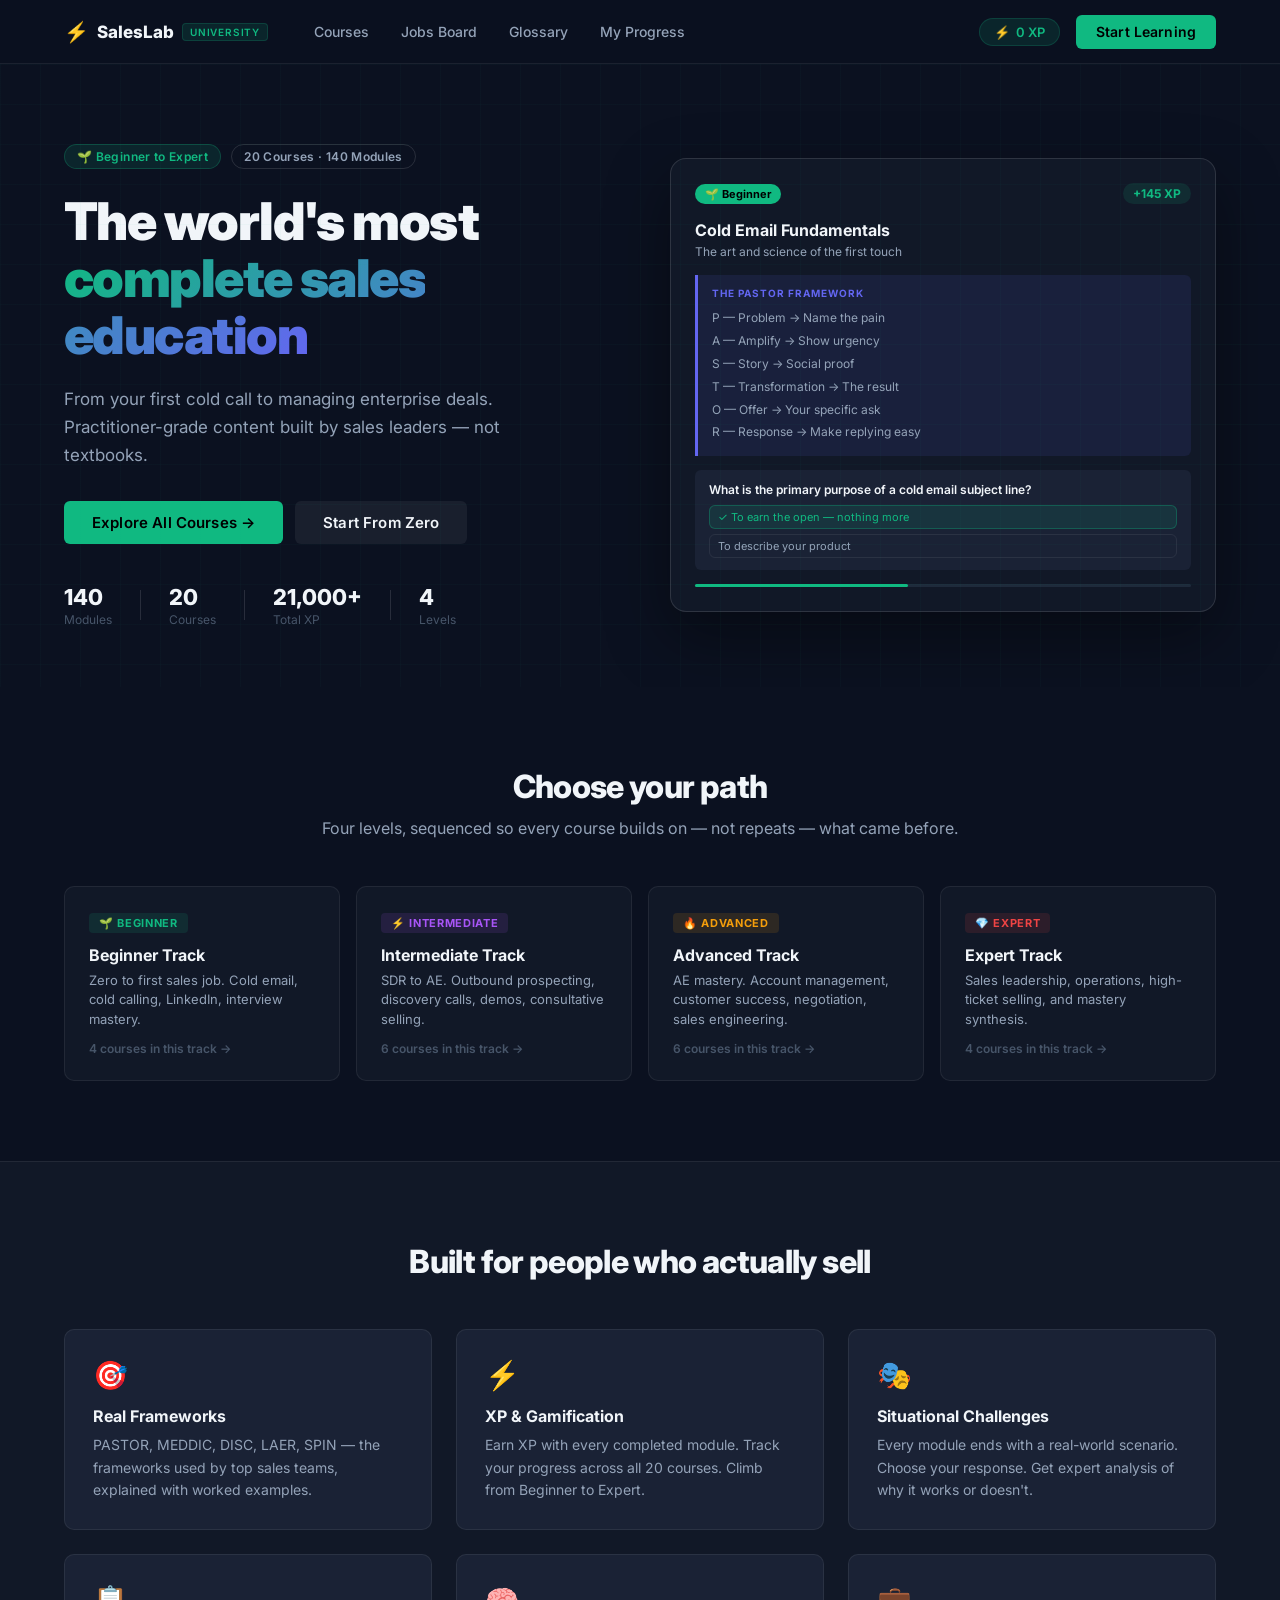
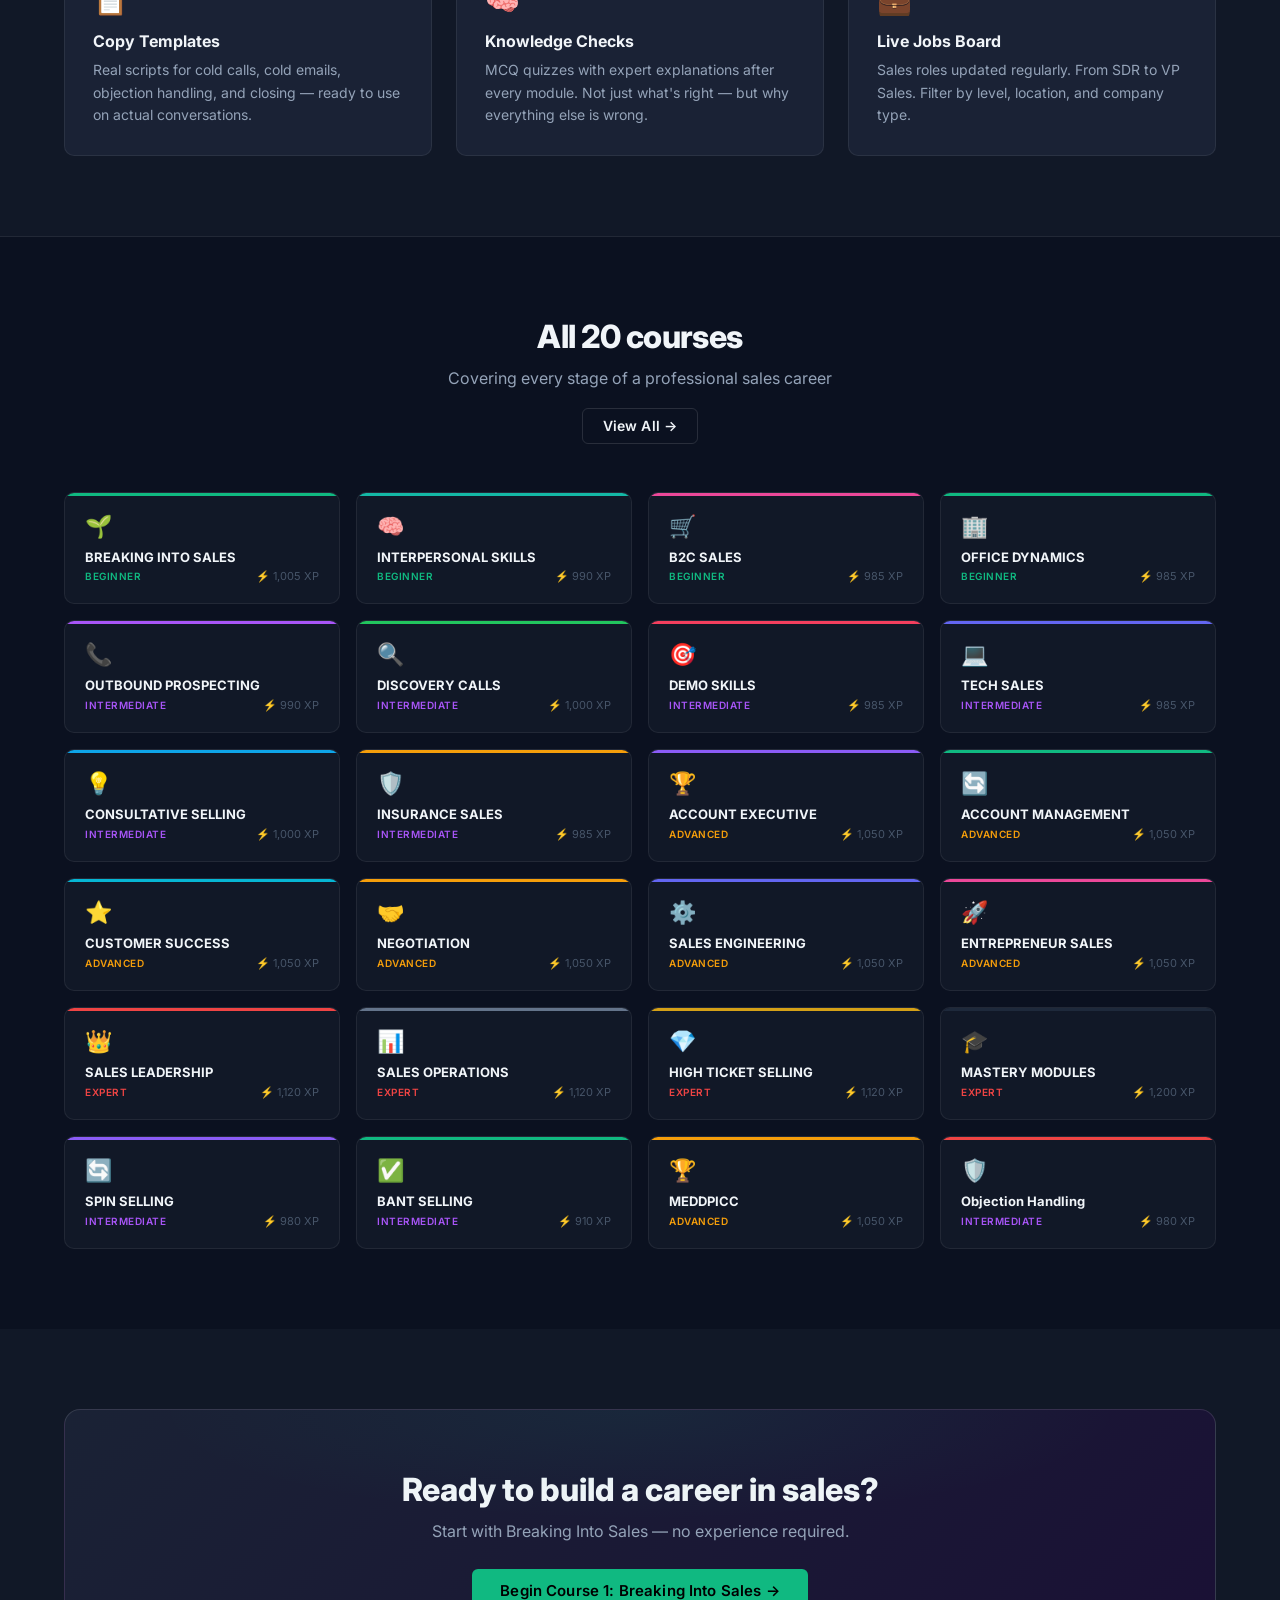
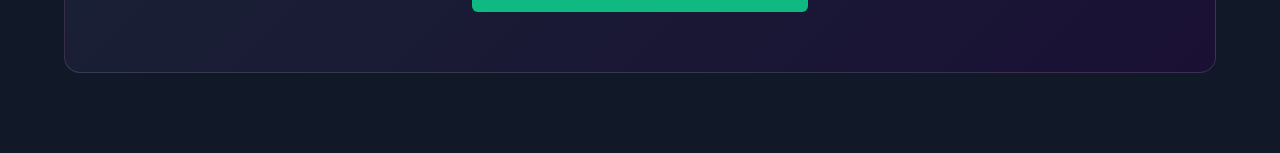
==== commit 7baf1baf: "Add files via upload" ====
--- a/index.html
+++ b/index.html
@@ -401,6 +401,8 @@
   <script src="js/data/glossary.js"></script>
   <script src="js/data/jobs.js"></script>
   <script src="js/data/courses.js"></script>
+  <script src="js/data/new_courses.js"></script>
+  <script src="js/data/enrichments.js"></script>
   <script src="js/app.js"></script>
 
 </body>
--- a/css/styles.css
+++ b/css/styles.css
@@ -1373,3 +1373,221 @@
   .hero-actions { flex-direction: column; }
   .hero-actions .btn { width: 100%; justify-content: center; }
 }
+
+/* ═══════════════════════════════════════════════════════════════
+   NEW CONTENT BLOCK TYPES — PHASE 2
+   ═══════════════════════════════════════════════════════════════ */
+
+/* Learning Objectives */
+.learning-objectives {
+  background: var(--surface2);
+  border: 1px solid var(--border2);
+  border-left: 4px solid var(--accent);
+  border-radius: var(--radius-md);
+  padding: 20px 24px;
+  margin: 24px 0;
+}
+.lo-header {
+  font-size: 11px;
+  font-weight: 700;
+  letter-spacing: 0.1em;
+  text-transform: uppercase;
+  color: var(--accent);
+  margin-bottom: 12px;
+}
+.lo-list {
+  list-style: none;
+  margin: 0; padding: 0;
+  display: flex;
+  flex-direction: column;
+  gap: 8px;
+}
+.lo-list li {
+  display: flex;
+  align-items: flex-start;
+  gap: 10px;
+  font-size: 14px;
+  color: var(--text-muted);
+  line-height: 1.5;
+}
+.lo-list li::before {
+  content: '✓';
+  color: var(--accent);
+  font-weight: 700;
+  flex-shrink: 0;
+  margin-top: 1px;
+}
+
+/* Case Study */
+.case-study-box {
+  background: var(--surface2);
+  border: 1px solid var(--border2);
+  border-left: 4px solid #6366F1;
+  border-radius: var(--radius-md);
+  padding: 20px 24px;
+  margin: 24px 0;
+}
+.cs-header {
+  font-size: 11px;
+  font-weight: 700;
+  letter-spacing: 0.1em;
+  text-transform: uppercase;
+  color: #6366F1;
+  margin-bottom: 6px;
+}
+.cs-title {
+  font-size: 15px;
+  font-weight: 700;
+  color: var(--text);
+  margin-bottom: 12px;
+  line-height: 1.3;
+}
+.cs-story {
+  font-size: 14px;
+  color: var(--text-muted);
+  line-height: 1.7;
+  white-space: pre-line;
+}
+
+/* Recruiter's View */
+.recruiter-view {
+  background: linear-gradient(135deg, rgba(168,85,247,0.08), rgba(99,102,241,0.06));
+  border: 1px solid rgba(168,85,247,0.25);
+  border-radius: var(--radius-md);
+  padding: 20px 24px;
+  margin: 24px 0;
+}
+.rv-header {
+  font-size: 11px;
+  font-weight: 700;
+  letter-spacing: 0.1em;
+  text-transform: uppercase;
+  color: #A855F7;
+  margin-bottom: 8px;
+  display: flex;
+  align-items: center;
+  gap: 6px;
+}
+.rv-body {
+  font-size: 14px;
+  color: var(--text-muted);
+  line-height: 1.7;
+  font-style: italic;
+}
+
+/* Manager Insight */
+.manager-insight {
+  background: linear-gradient(135deg, rgba(245,158,11,0.08), rgba(239,68,68,0.05));
+  border: 1px solid rgba(245,158,11,0.25);
+  border-radius: var(--radius-md);
+  padding: 20px 24px;
+  margin: 24px 0;
+}
+.mi-header {
+  font-size: 11px;
+  font-weight: 700;
+  letter-spacing: 0.1em;
+  text-transform: uppercase;
+  color: #F59E0B;
+  margin-bottom: 8px;
+  display: flex;
+  align-items: center;
+  gap: 6px;
+}
+.mi-body {
+  font-size: 14px;
+  color: var(--text-muted);
+  line-height: 1.7;
+  font-style: italic;
+}
+
+/* Common Mistakes */
+.common-mistakes {
+  background: var(--surface2);
+  border: 1px solid var(--border2);
+  border-left: 4px solid #EF4444;
+  border-radius: var(--radius-md);
+  padding: 20px 24px;
+  margin: 24px 0;
+}
+.cm-header {
+  font-size: 11px;
+  font-weight: 700;
+  letter-spacing: 0.1em;
+  text-transform: uppercase;
+  color: #EF4444;
+  margin-bottom: 14px;
+}
+.cm-list {
+  display: flex;
+  flex-direction: column;
+  gap: 16px;
+}
+.cm-item {}
+.cm-title {
+  font-size: 14px;
+  font-weight: 700;
+  color: var(--text);
+  margin-bottom: 4px;
+}
+.cm-why {
+  font-size: 13px;
+  color: var(--text-faint);
+  margin-bottom: 4px;
+  line-height: 1.5;
+}
+.cm-fix {
+  font-size: 13px;
+  color: var(--accent);
+  line-height: 1.5;
+}
+
+/* Reflection Questions */
+.reflection-questions {
+  background: var(--surface2);
+  border: 1px solid var(--border2);
+  border-left: 4px solid #34D399;
+  border-radius: var(--radius-md);
+  padding: 20px 24px;
+  margin: 24px 0;
+}
+.rq-header {
+  font-size: 11px;
+  font-weight: 700;
+  letter-spacing: 0.1em;
+  text-transform: uppercase;
+  color: var(--accent-light);
+  margin-bottom: 12px;
+}
+.rq-list {
+  list-style: none;
+  margin: 0; padding: 0;
+  display: flex;
+  flex-direction: column;
+  gap: 10px;
+  counter-reset: rq-counter;
+}
+.rq-list li {
+  display: flex;
+  align-items: flex-start;
+  gap: 10px;
+  font-size: 14px;
+  color: var(--text-muted);
+  line-height: 1.6;
+  counter-increment: rq-counter;
+}
+.rq-list li::before {
+  content: counter(rq-counter);
+  min-width: 22px;
+  height: 22px;
+  display: flex;
+  align-items: center;
+  justify-content: center;
+  background: var(--accent-dim);
+  color: var(--accent);
+  font-size: 11px;
+  font-weight: 700;
+  border-radius: 50%;
+  flex-shrink: 0;
+  margin-top: 1px;
+}
